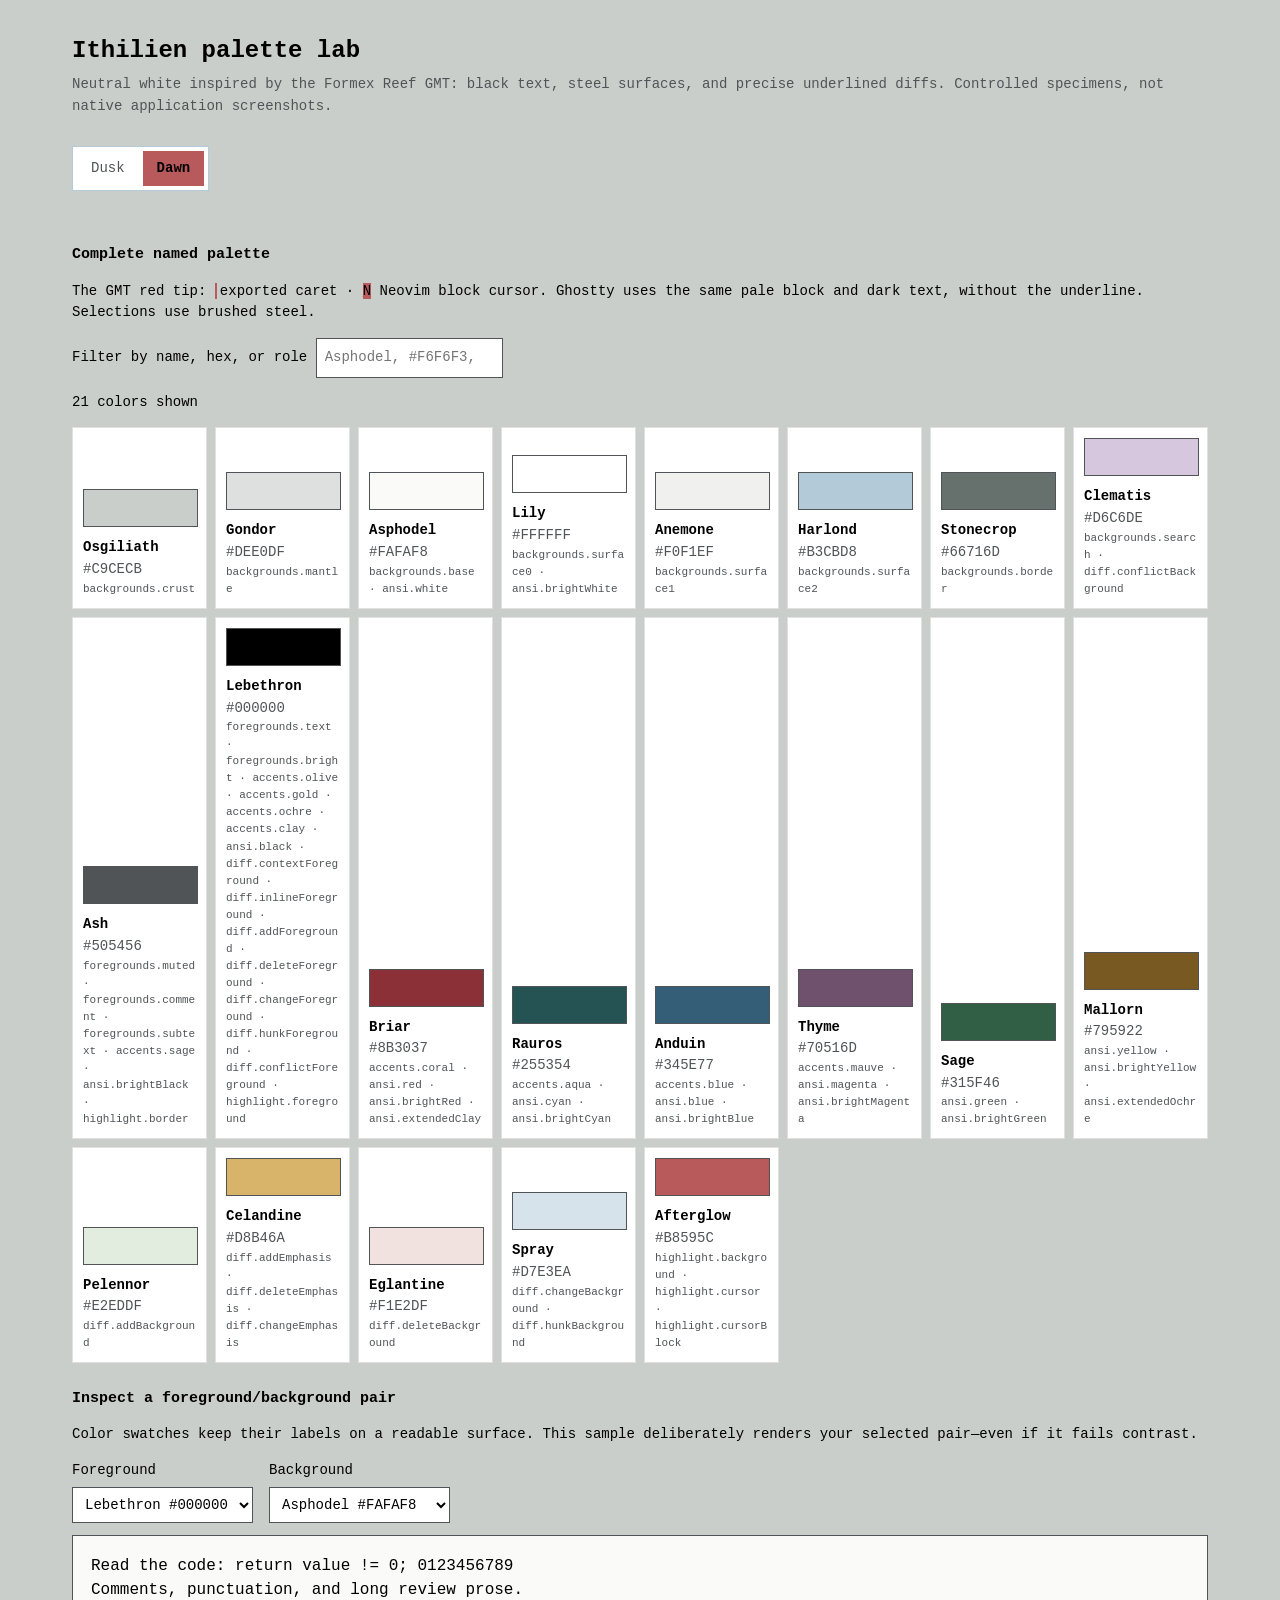
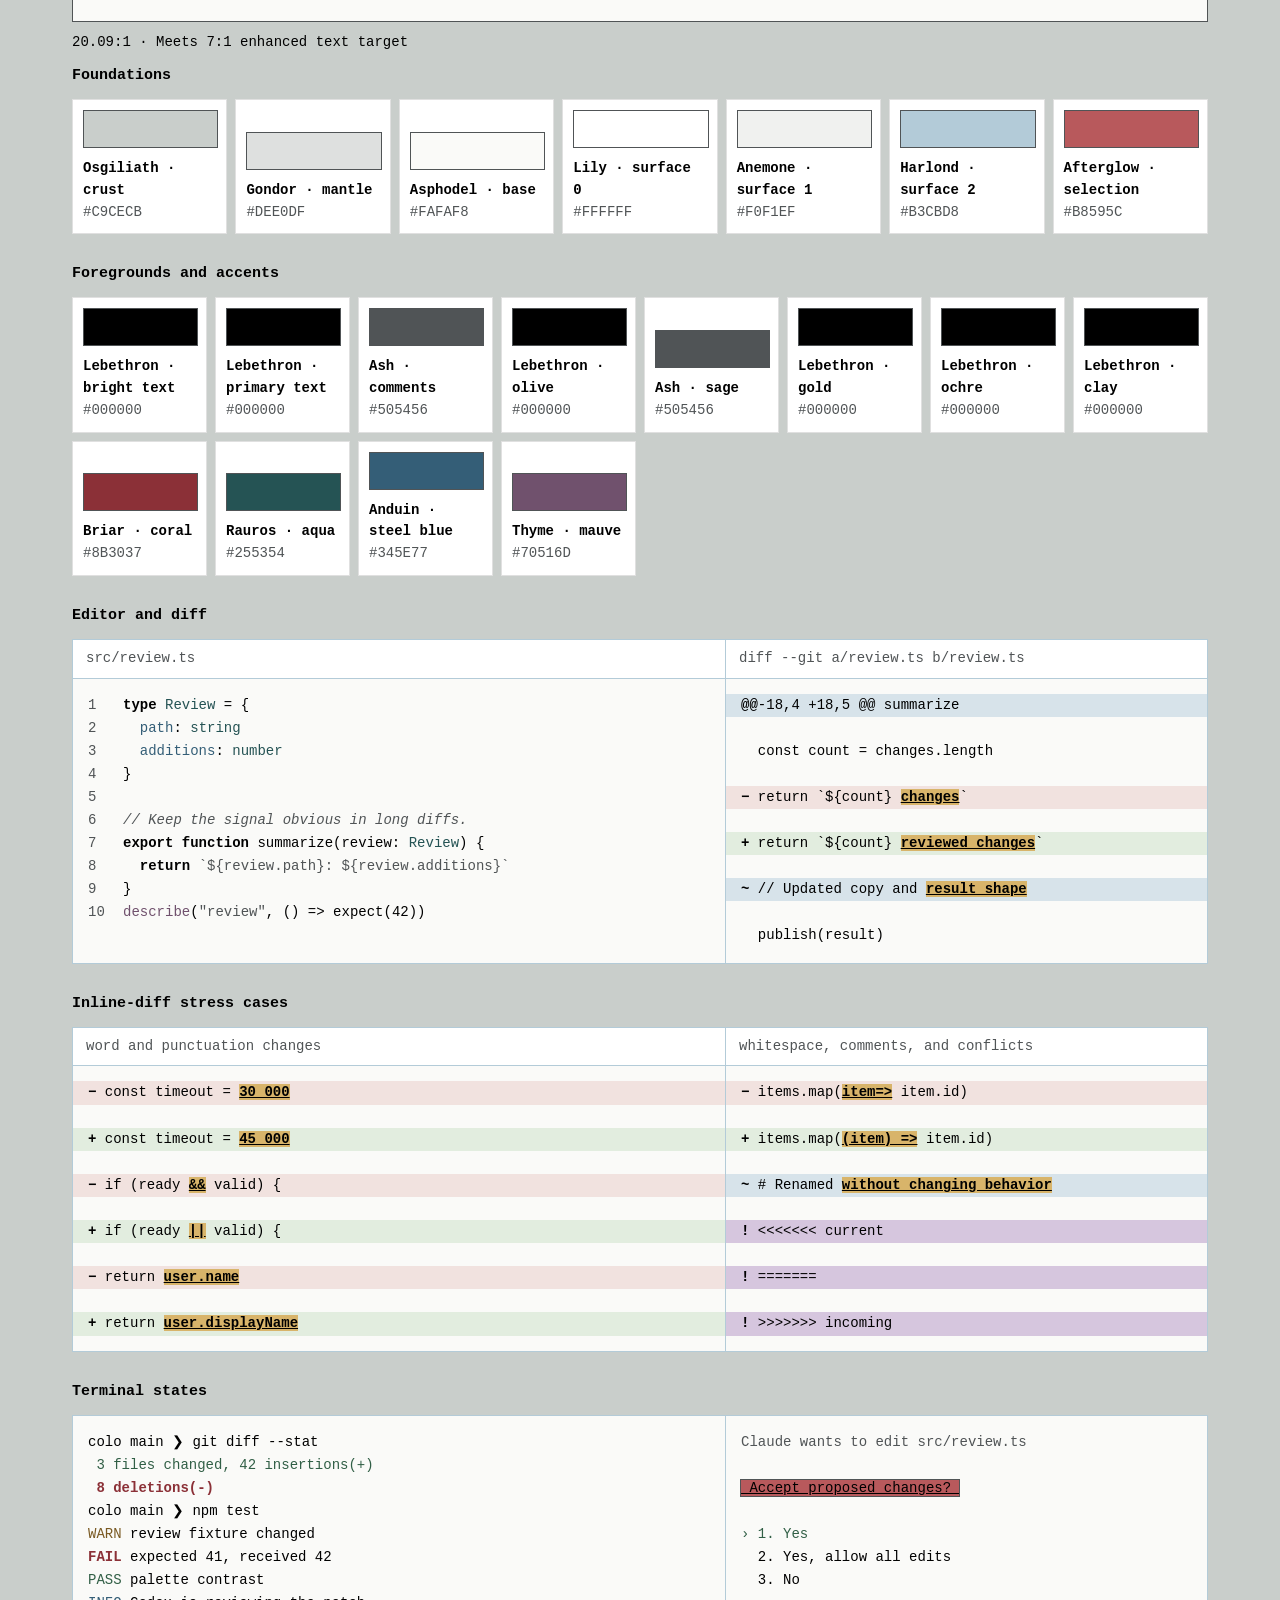
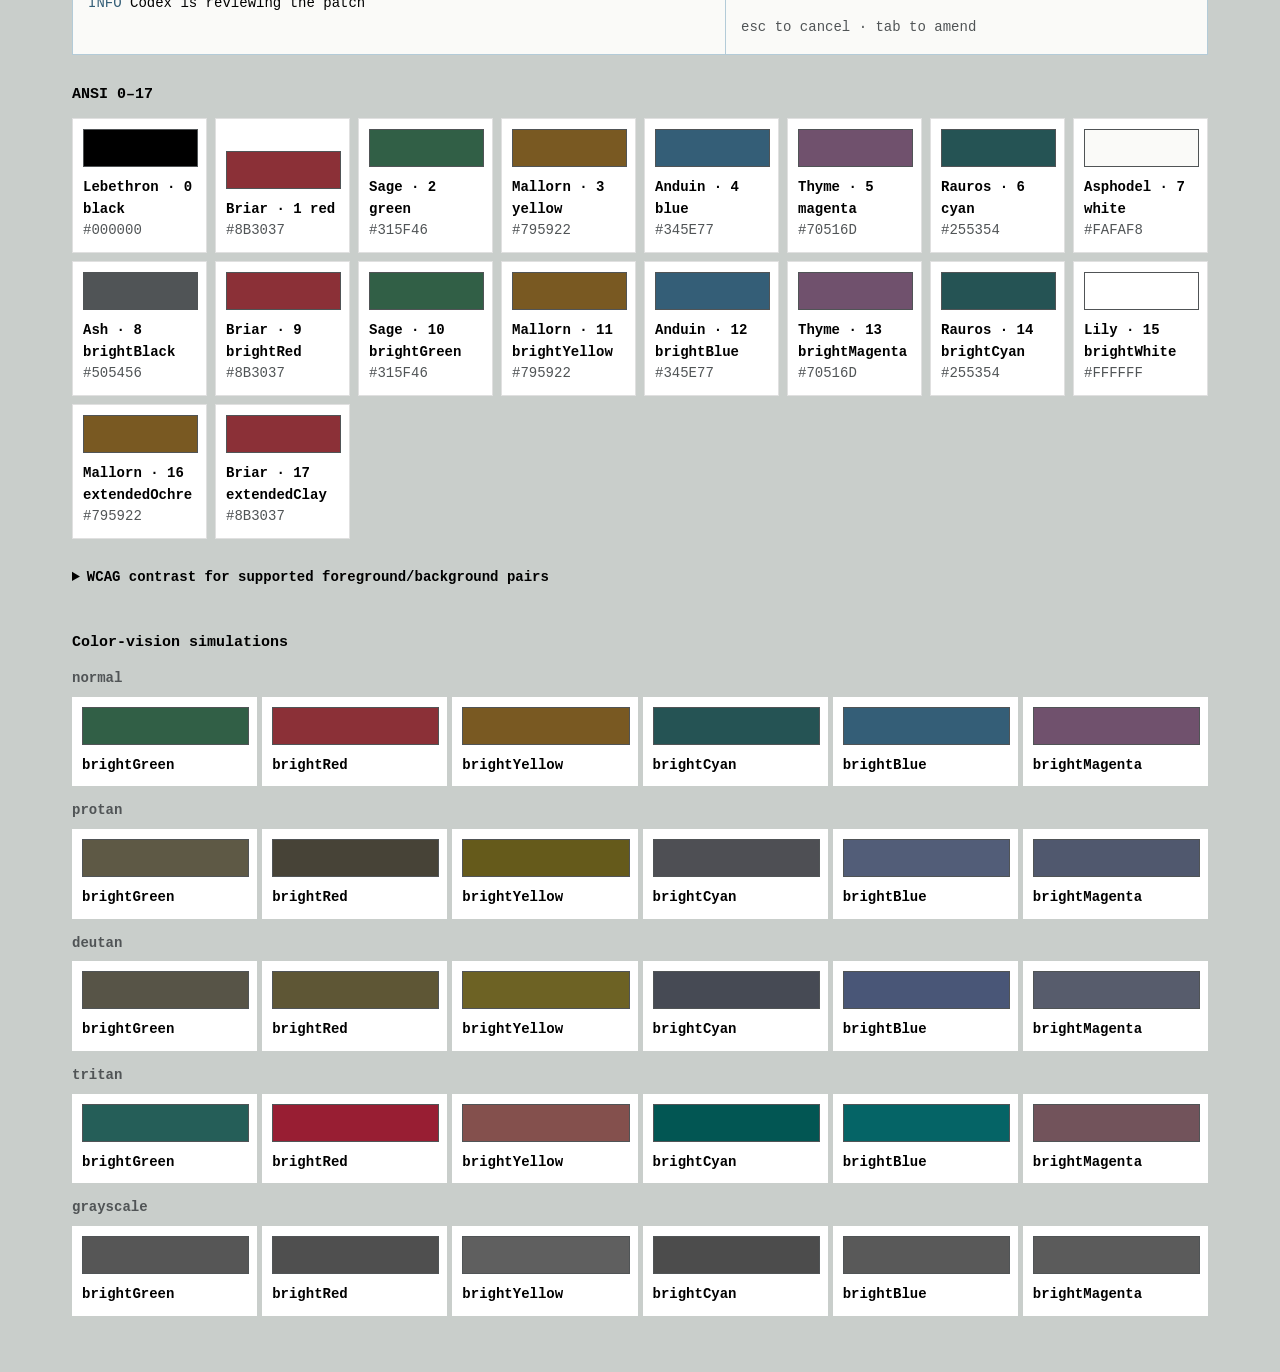
==== palette-preview.html @ 1262fe6c "Unify teal accents and terminal cyan as Rauros" ====
<!doctype html>
<html lang="en">
<head>
  <meta charset="utf-8">
  <meta name="viewport" content="width=device-width, initial-scale=1">
  <title>Ithilien palette lab</title>
  <style>
    :root {
      color-scheme: dark;
      --crust: #10110d;
      --mantle: #13140f;
      --base: #171812;
      --surface0: #202219;
      --surface1: #292c20;
      --surface2: #35392a;
      --selection: #b17232;
      --selection-fg: #000000;
      --muted: #777264;
      --comment: #a09880;
      --subtext: #b9ad91;
      --text: #c9ba99;
      --bright: #e4d3ad;
      --olive: #a6ad7c;
      --sage: #9fb483;
      --gold: #d1b56f;
      --ochre: #c99b62;
      --clay: #cc8668;
      --coral: #da8075;
      --aqua: #82aaa0;
      --blue: #94b0ba;
      --mauve: #b09ba9;
      --add-fg: #c4dca9;
      --add-bg: #202b1c;
      --add-strong: #304526;
      --delete-fg: #eeaaa1;
      --delete-bg: #301c1a;
      --delete-strong: #52302b;
      --change-fg: #e2c77e;
      --change-bg: #3a301c;
      --change-strong: #4a3b20;
      --hunk-fg: #a9c9c1;
      --hunk-bg: #1d2724;
      --conflict-fg: #d8b4c2;
      --conflict-bg: #35242d;
    }

    * { box-sizing: border-box; }
    body {
      margin: 0;
      background: var(--crust);
      color: var(--text);
      font-family: "Berkeley Mono Retina", "Berkeley Mono", ui-monospace, monospace;
      font-size: 14px;
      line-height: 1.55;
    }
    main { max-width: 1180px; margin: 0 auto; padding: 32px 22px 56px; }
    h1, h2 { color: var(--bright); font-weight: 600; }
    h1 { margin: 0; font-size: 24px; }
    h2 { margin: 0 0 12px; font-size: 15px; }
    .lede { color: var(--subtext); margin: 5px 0 28px; }
    .variant-switch { display: inline-flex; gap: 4px; margin-bottom: 24px; padding: 4px; background: var(--surface0); border: 1px solid var(--surface2); }
    .variant-switch button { border: 0; padding: 7px 14px; color: var(--subtext); background: transparent; font: inherit; cursor: pointer; }
    .variant-switch button[aria-pressed="true"] { color: var(--selection-fg); background: var(--selection); font-weight: 600; }
    .section { margin-top: 28px; }
    .swatches {
      display: grid;
      grid-template-columns: repeat(auto-fit, minmax(130px, 1fr));
      gap: 8px;
    }
    .swatch {
      min-height: 100px;
      padding: 12px;
      display: flex;
      flex-direction: column;
      justify-content: flex-end;
      border: 1px solid color-mix(in srgb, var(--bright) 12%, transparent);
      color: var(--bright);
    }
    .swatch.dark-label { color: var(--base); }
    .swatch span { font-weight: 600; }
    .swatch code { opacity: .82; }
    .workbench {
      display: grid;
      grid-template-columns: minmax(0, 1.15fr) minmax(0, .85fr);
      border: 1px solid var(--surface2);
      background: var(--base);
    }
    .pane { min-width: 0; }
    .pane + .pane { border-left: 1px solid var(--surface2); }
    .titlebar { padding: 8px 13px; color: var(--subtext); background: var(--surface0); border-bottom: 1px solid var(--surface2); }
    pre { margin: 0; padding: 15px; overflow-x: auto; font: inherit; line-height: 1.65; tab-size: 2; }
    .ln { color: var(--muted); display: inline-block; width: 2.5em; user-select: none; }
    .kw { color: var(--clay); }
    html[data-variant="day"] .kw { font-weight: 700; }
    .fn { color: var(--gold); }
    .type { color: var(--aqua); }
    .str { color: var(--sage); }
    .num { color: var(--ochre); }
    .prop { color: var(--blue); }
    .special { color: var(--mauve); }
    .comment { color: var(--comment); font-style: italic; }
    .op { color: var(--olive); }
    .diff-line { display: block; margin: 0 -15px; padding: 0 15px; }
    .add { color: var(--add-fg); background: var(--add-bg); }
    .del { color: var(--delete-fg); background: var(--delete-bg); }
    .chg { color: var(--change-fg); background: var(--change-bg); }
    .hunk { color: var(--hunk-fg); background: var(--hunk-bg); }
    .conflict { color: var(--conflict-fg); background: var(--conflict-bg); }
    .add strong { background: var(--add-strong); color: var(--inline-fg); font-weight: 600; }
    .del strong { background: var(--delete-strong); color: var(--inline-fg); font-weight: 600; }
    .chg strong { background: var(--change-strong); color: var(--inline-fg); font-weight: 600; }
    html[data-variant="day"] .add strong, html[data-variant="day"] .del strong, html[data-variant="day"] .chg strong { text-decoration: underline; }
    .diff-mark { display: inline-block; width: 2ch; font-weight: 600; }
    .terminal { background: var(--base); }
    .prompt { color: var(--olive); }
    .success { color: var(--sage); }
    .warning { color: var(--gold); }
    .error { color: var(--coral); font-weight: 600; }
    .info { color: var(--aqua); }
    html[data-variant="day"] .info { color: var(--blue); }
    .muted { color: var(--comment); }
    .selection { color: var(--selection-fg); background: var(--selection); }
    .contrast-grid { display: grid; grid-template-columns: repeat(auto-fit, minmax(165px, 1fr)); gap: 8px; }
    .contrast-item { padding: 10px 12px; background: var(--surface0); border-left: 3px solid var(--surface2); }
    .contrast-item b { color: var(--bright); display: block; }
    .simulation-label { margin: 14px 0 7px; color: var(--subtext); font-weight: 600; }
    .simulation-row { display: grid; grid-template-columns: repeat(6, minmax(0, 1fr)); gap: 5px; }
    .simulation-chip { min-height: 54px; padding: 8px; color: var(--base); font-weight: 600; overflow: hidden; }
    .pass { color: var(--sage); }
    .fail { color: var(--coral); }
    @media (max-width: 760px) {
      .workbench { grid-template-columns: 1fr; }
      .pane + .pane { border-left: 0; border-top: 1px solid var(--surface2); }
      .simulation-row { grid-template-columns: repeat(3, minmax(0, 1fr)); }
    }

    .swatch,.swatch.dark-label,.simulation-chip { background:var(--surface0);color:var(--text);padding:10px;overflow-wrap:anywhere; }
    .swatch::before,.simulation-chip::before { content:"";display:block;background:var(--swatch-color);height:36px;width:100%;margin-bottom:10px;border:1px solid var(--muted); }
    .swatch[hidden] {display:none;}
    .swatch code { opacity:1;color:var(--subtext); }
    .swatch small { color:var(--subtext);font-size:11px; }
    input,select,button { font:inherit; }
    input,select { background:var(--surface0);color:var(--text);border:1px solid var(--muted);padding:8px;max-width:100%; }
    .inspector-controls {display:flex;gap:16px;flex-wrap:wrap;margin:12px 0;}
    .inspector-controls label {display:flex;flex-direction:column;gap:5px;min-width:0;}
    #pair-sample {padding:18px;border:1px solid var(--muted);overflow-wrap:anywhere;font-size:16px;}
    #pair-result {margin:10px 0;color:var(--text);}
    summary {cursor:pointer;font-weight:600;margin-bottom:14px;}
    html[data-variant="day"] .selection {outline:1px solid var(--selection-border);text-decoration:underline;}
    html[data-variant="day"] .success {color:var(--success-color);}
    html[data-variant="day"] .warning {color:var(--warning-color);}
    @media(max-width:600px) {main{padding:20px 12px}.inspector-controls label{width:100%}button{min-height:44px}}
  </style>
</head>
<body>
  <main>
    <h1>Ithilien palette lab</h1>
    <p class="lede" id="lede">Warm olive-black foundations, brushed ivory text, restrained syntax, and diff colors designed for sustained review.</p>
    <div class="variant-switch" aria-label="Theme variant">
      <button type="button" data-variant="night" aria-pressed="true">Dusk</button>
      <button type="button" data-variant="day" aria-pressed="false">Dawn</button>
    </div>


    <section class="section" aria-label="Named palette inspector">
      <h2>Complete named palette</h2>
      <p>The GMT red tip: <span style="border-left:2px solid var(--cursor-color);padding-left:3px">exported caret</span> · <span style="color:var(--text);background:var(--cursor-block);text-decoration:underline;text-decoration-color:var(--cursor-color)">N</span> Neovim block cursor. Ghostty uses the same pale block and dark text, without the underline. Selections use brushed steel.</p>
      <label>Filter by name, hex, or role <input id="color-filter" type="search" placeholder="Asphodel, #F6F6F3, diff…"></label>
      <p id="color-count" aria-live="polite"></p>
      <div id="named-grid" class="swatches"></div>
      <h2 style="margin-top:24px">Inspect a foreground/background pair</h2>
      <p>Color swatches keep their labels on a readable surface. This sample deliberately renders your selected pair—even if it fails contrast.</p>
      <div class="inspector-controls"><label>Foreground<select id="pair-fg"></select></label><label>Background<select id="pair-bg"></select></label></div>
      <div id="pair-sample">Read the code: return value != 0; 0123456789<br>Comments, punctuation, and long review prose.</div>
      <div id="pair-result" aria-live="polite"></div>
    </section>

    <section>
      <h2>Foundations</h2>
      <div class="swatches">
        <div class="swatch" data-token="backgrounds.crust"><span>crust</span><code></code></div>
        <div class="swatch" data-token="backgrounds.mantle"><span>mantle</span><code></code></div>
        <div class="swatch" data-token="backgrounds.base"><span>base</span><code></code></div>
        <div class="swatch" data-token="backgrounds.surface0"><span>surface 0</span><code></code></div>
        <div class="swatch" data-token="backgrounds.surface1"><span>surface 1</span><code></code></div>
        <div class="swatch" data-token="backgrounds.surface2"><span>surface 2</span><code></code></div>
        <div class="swatch dark-label" data-token="highlight.background"><span>selection</span><code></code></div>
      </div>
    </section>

    <section class="section">
      <h2>Foregrounds and accents</h2>
      <div class="swatches">
        <div class="swatch dark-label" data-token="foregrounds.bright"><span>bright text</span><code></code></div>
        <div class="swatch dark-label" data-token="foregrounds.text"><span>primary text</span><code></code></div>
        <div class="swatch dark-label" data-token="foregrounds.comment"><span>comments</span><code></code></div>
        <div class="swatch dark-label" data-token="accents.olive"><span>olive</span><code></code></div>
        <div class="swatch dark-label" data-token="accents.sage"><span>sage</span><code></code></div>
        <div class="swatch dark-label" data-token="accents.gold"><span>gold</span><code></code></div>
        <div class="swatch dark-label" data-token="accents.ochre"><span>ochre</span><code></code></div>
        <div class="swatch dark-label" data-token="accents.clay"><span>clay</span><code></code></div>
        <div class="swatch dark-label" data-token="accents.coral"><span>coral</span><code></code></div>
        <div class="swatch dark-label" data-token="accents.aqua"><span>aqua</span><code></code></div>
        <div class="swatch dark-label" data-token="accents.blue"><span>steel blue</span><code></code></div>
        <div class="swatch dark-label" data-token="accents.mauve"><span>mauve</span><code></code></div>
      </div>
    </section>

    <section class="section">
      <h2>Editor and diff</h2>
      <div class="workbench">
        <div class="pane">
          <div class="titlebar">src/review.ts</div>
          <pre><span class="ln">1</span><span class="kw">type</span> <span class="type">Review</span> <span class="op">=</span> {
<span class="ln">2</span>  <span class="prop">path</span>: <span class="type">string</span>
<span class="ln">3</span>  <span class="prop">additions</span>: <span class="type">number</span>
<span class="ln">4</span>}
<span class="ln">5</span>
<span class="ln">6</span><span class="comment">// Keep the signal obvious in long diffs.</span>
<span class="ln">7</span><span class="kw">export function</span> <span class="fn">summarize</span>(review: <span class="type">Review</span>) {
<span class="ln">8</span>  <span class="kw">return</span> <span class="str">`${review.path}: ${review.additions}`</span>
<span class="ln">9</span>}
<span class="ln">10</span><span class="special">describe</span>(<span class="str">"review"</span>, () <span class="op">=&gt;</span> <span class="fn">expect</span>(<span class="num">42</span>))</pre>
        </div>
        <div class="pane">
          <div class="titlebar">diff --git a/review.ts b/review.ts</div>
          <pre><span class="diff-line hunk"><span class="diff-mark">@@</span>-18,4 +18,5 @@ summarize</span>
<span class="diff-line"><span class="diff-mark"> </span>const count = changes.length</span>
<span class="diff-line del"><span class="diff-mark">−</span>return `${count} <strong>changes</strong>`</span>
<span class="diff-line add"><span class="diff-mark">+</span>return `${count} <strong>reviewed changes</strong>`</span>
<span class="diff-line chg"><span class="diff-mark">~</span>// Updated copy and <strong>result shape</strong></span>
<span class="diff-line"><span class="diff-mark"> </span>publish(result)</span></pre>
        </div>
      </div>
    </section>

    <section class="section">
      <h2>Inline-diff stress cases</h2>
      <div class="workbench">
        <div class="pane">
          <div class="titlebar">word and punctuation changes</div>
          <pre><span class="diff-line del"><span class="diff-mark">−</span>const timeout = <strong>30_000</strong></span>
<span class="diff-line add"><span class="diff-mark">+</span>const timeout = <strong>45_000</strong></span>
<span class="diff-line del"><span class="diff-mark">−</span>if (ready <strong>&amp;&amp;</strong> valid) {</span>
<span class="diff-line add"><span class="diff-mark">+</span>if (ready <strong>||</strong> valid) {</span>
<span class="diff-line del"><span class="diff-mark">−</span>return <strong>user.name</strong></span>
<span class="diff-line add"><span class="diff-mark">+</span>return <strong>user.displayName</strong></span></pre>
        </div>
        <div class="pane">
          <div class="titlebar">whitespace, comments, and conflicts</div>
          <pre><span class="diff-line del"><span class="diff-mark">−</span>items.map(<strong>item=&gt;</strong> item.id)</span>
<span class="diff-line add"><span class="diff-mark">+</span>items.map(<strong>(item) =&gt;</strong> item.id)</span>
<span class="diff-line chg"><span class="diff-mark">~</span># Renamed <strong>without changing behavior</strong></span>
<span class="diff-line conflict"><span class="diff-mark">!</span>&lt;&lt;&lt;&lt;&lt;&lt;&lt; current</span>
<span class="diff-line conflict"><span class="diff-mark">!</span>=======</span>
<span class="diff-line conflict"><span class="diff-mark">!</span>&gt;&gt;&gt;&gt;&gt;&gt;&gt; incoming</span></pre>
        </div>
      </div>
    </section>

    <section class="section">
      <h2>Terminal states</h2>
      <div class="workbench terminal">
        <div class="pane"><pre><span class="prompt">colo main ❯</span> git diff --stat
<span class="success"> 3 files changed, 42 insertions(+)</span>
<span class="error"> 8 deletions(-)</span>
<span class="prompt">colo main ❯</span> npm test
<span class="warning">WARN</span> review fixture changed
<span class="error">FAIL</span> expected 41, received 42
<span class="success">PASS</span> palette contrast
<span class="info">INFO</span> Codex is reviewing the patch</pre></div>
        <div class="pane"><pre><span class="muted">Claude wants to edit src/review.ts</span>

<span class="selection"> Accept proposed changes? </span>

<span class="success">› 1. Yes</span>
  2. Yes, allow all edits
  3. No

<span class="muted">esc to cancel · tab to amend</span></pre></div>
      </div>
    </section>

    <section class="section">
      <h2>ANSI 0–17</h2>
      <div class="swatches" id="ansi-grid"></div>
    </section>

    <section class="section">
      <details><summary id="contrast-title">Canonical contrast audit</summary>
      <p>Checks describe the listed source pairs, not arbitrary overlays or native rendering. Diff hues alone do not pass every separation heuristic.</p><div class="contrast-grid" id="contrast-grid"></div></details>
    </section>

    <section class="section">
      <h2>Color-vision simulations</h2>
      <div id="simulation-grid"></div>
    </section>
  </main>
  <script>
    /* GENERATED_DATA_START */
    const generatedPalettes = {"night":{"colorSpace":"sRGB","highlight":{"background":"#B17232","foreground":"#000000"},"name":"Ithilien Dusk","slug":"ithilien-dusk","polarity":"dark","backgrounds":{"crust":"#10110D","mantle":"#13140F","base":"#171812","surface0":"#202219","surface1":"#292C20","surface2":"#35392A"},"foregrounds":{"muted":"#777264","comment":"#A09880","subtext":"#B9AD91","text":"#C9BA99","bright":"#E4D3AD"},"accents":{"olive":"#A6AD7C","sage":"#9FB483","gold":"#D1B56F","ochre":"#C99B62","clay":"#CC8668","coral":"#DA8075","aqua":"#82AAA0","blue":"#94B0BA","mauve":"#B09BA9"},"ansi":{"black":"#13140F","red":"#DA8075","green":"#9FB483","yellow":"#D1B56F","blue":"#94B0BA","magenta":"#B09BA9","cyan":"#82AAA0","white":"#B9AD91","brightBlack":"#777264","brightRed":"#EEAAA1","brightGreen":"#C4DCA9","brightYellow":"#E2C77E","brightBlue":"#B3C5CF","brightMagenta":"#D8B4C2","brightCyan":"#A9C9C1","brightWhite":"#E4D3AD","extendedOchre":"#C99B62","extendedClay":"#CC8668"},"diff":{"contextForeground":"#B9AD91","inlineForeground":"#E4D3AD","addForeground":"#C4DCA9","addBackground":"#202B1C","addEmphasis":"#304526","deleteForeground":"#EEAAA1","deleteBackground":"#301C1A","deleteEmphasis":"#52302B","changeForeground":"#E2C77E","changeBackground":"#3A301C","changeEmphasis":"#4A3B20","hunkForeground":"#A9C9C1","hunkBackground":"#1D2724","conflictForeground":"#D8B4C2","conflictBackground":"#35242D"},"colorNames":{}},"day":{"colorSpace":"sRGB","highlight":{"background":"#B8595C","foreground":"#000000","border":"#505456","cursor":"#B8595C","cursorBlock":"#B8595C"},"name":"Ithilien Dawn","slug":"ithilien-dawn","polarity":"light","backgrounds":{"crust":"#C9CECB","mantle":"#DEE0DF","base":"#FAFAF8","surface0":"#FFFFFF","surface1":"#F0F1EF","surface2":"#B3CBD8","border":"#66716D","search":"#D6C6DE"},"foregrounds":{"muted":"#505456","comment":"#505456","subtext":"#505456","text":"#000000","bright":"#000000"},"accents":{"olive":"#000000","sage":"#505456","gold":"#000000","ochre":"#000000","clay":"#000000","coral":"#8B3037","aqua":"#255354","blue":"#345E77","mauve":"#70516D"},"ansi":{"black":"#000000","red":"#8B3037","green":"#315F46","yellow":"#795922","blue":"#345E77","magenta":"#70516D","cyan":"#255354","white":"#FAFAF8","brightBlack":"#505456","brightRed":"#8B3037","brightGreen":"#315F46","brightYellow":"#795922","brightBlue":"#345E77","brightMagenta":"#70516D","brightCyan":"#255354","brightWhite":"#FFFFFF","extendedOchre":"#795922","extendedClay":"#8B3037"},"diff":{"contextForeground":"#000000","inlineForeground":"#000000","addForeground":"#000000","addBackground":"#E2EDDF","addEmphasis":"#D8B46A","deleteForeground":"#000000","deleteBackground":"#F1E2DF","deleteEmphasis":"#D8B46A","changeForeground":"#000000","changeBackground":"#D7E3EA","changeEmphasis":"#D8B46A","hunkForeground":"#000000","hunkBackground":"#D7E3EA","conflictForeground":"#000000","conflictBackground":"#D6C6DE"},"colorNames":{"#000000":"Lebethron","#505456":"Ash","#66716D":"Stonecrop","#B8595C":"Afterglow","#315F46":"Sage","#345E77":"Anduin","#795922":"Mallorn","#70516D":"Thyme","#E2EDDF":"Pelennor","#F1E2DF":"Eglantine","#D7E3EA":"Spray","#B3CBD8":"Harlond","#D8B46A":"Celandine","#D6C6DE":"Clematis","#FAFAF8":"Asphodel","#DEE0DF":"Gondor","#FFFFFF":"Lily","#F0F1EF":"Anemone","#C9CECB":"Osgiliath","#8B3037":"Briar","#255354":"Rauros"}}};
    const generatedAudits = {"night":{"palette":"Ithilien Dusk","colorSpace":"sRGB","passed":true,"failures":[],"contrast":[{"name":"muted UI","foreground":"#777264","background":"#171812","wcag":3.72,"wcagTarget":3.0,"apcaLc":-27.3,"apcaTarget":25,"passed":true},{"name":"comments","foreground":"#A09880","background":"#171812","wcag":6.21,"wcagTarget":4.5,"apcaLc":-45.7,"apcaTarget":45,"passed":true},{"name":"secondary text","foreground":"#B9AD91","background":"#171812","wcag":8.04,"wcagTarget":7.0,"apcaLc":-57.3,"apcaTarget":55,"passed":true},{"name":"normal text","foreground":"#C9BA99","background":"#171812","wcag":9.33,"wcagTarget":7.0,"apcaLc":-64.8,"apcaTarget":60,"passed":true},{"name":"bright text","foreground":"#E4D3AD","background":"#171812","wcag":12.09,"wcagTarget":7.0,"apcaLc":-79.7,"apcaTarget":75,"passed":true},{"name":"highlighted text","foreground":"#000000","background":"#B17232","wcag":5.32,"wcagTarget":4.5,"apcaLc":37.5,"apcaTarget":35,"passed":true},{"name":"highlight edge on Ithilien Dusk","foreground":"#B17232","background":"#171812","wcag":4.53,"wcagTarget":3.0,"apcaLc":-34.0,"apcaTarget":0,"passed":true},{"name":"highlight edge on white","foreground":"#B17232","background":"#FFFFFF","wcag":3.95,"wcagTarget":3.0,"apcaLc":66.6,"apcaTarget":0,"passed":true},{"name":"syntax olive","foreground":"#A6AD7C","background":"#171812","wcag":7.56,"wcagTarget":4.5,"apcaLc":-54.4,"apcaTarget":44,"passed":true},{"name":"syntax sage","foreground":"#9FB483","background":"#171812","wcag":7.94,"wcagTarget":4.5,"apcaLc":-56.7,"apcaTarget":44,"passed":true},{"name":"syntax gold","foreground":"#D1B56F","background":"#171812","wcag":8.97,"wcagTarget":4.5,"apcaLc":-62.9,"apcaTarget":44,"passed":true},{"name":"syntax ochre","foreground":"#C99B62","background":"#171812","wcag":7.1,"wcagTarget":4.5,"apcaLc":-51.6,"apcaTarget":44,"passed":true},{"name":"syntax clay","foreground":"#CC8668","background":"#171812","wcag":6.1,"wcagTarget":4.5,"apcaLc":-45.2,"apcaTarget":44,"passed":true},{"name":"syntax coral","foreground":"#DA8075","background":"#171812","wcag":6.23,"wcagTarget":4.5,"apcaLc":-46.2,"apcaTarget":44,"passed":true},{"name":"syntax aqua","foreground":"#82AAA0","background":"#171812","wcag":6.98,"wcagTarget":4.5,"apcaLc":-50.8,"apcaTarget":44,"passed":true},{"name":"syntax blue","foreground":"#94B0BA","background":"#171812","wcag":7.81,"wcagTarget":4.5,"apcaLc":-55.9,"apcaTarget":44,"passed":true},{"name":"syntax mauve","foreground":"#B09BA9","background":"#171812","wcag":6.9,"wcagTarget":4.5,"apcaLc":-50.2,"apcaTarget":44,"passed":true},{"name":"diff add","foreground":"#C4DCA9","background":"#202B1C","wcag":9.94,"wcagTarget":7.0,"apcaLc":-77.0,"apcaTarget":60,"passed":true},{"name":"diff delete","foreground":"#EEAAA1","background":"#301C1A","wcag":8.34,"wcagTarget":7.0,"apcaLc":-63.3,"apcaTarget":60,"passed":true},{"name":"diff change","foreground":"#E2C77E","background":"#3A301C","wcag":7.84,"wcagTarget":7.0,"apcaLc":-68.6,"apcaTarget":60,"passed":true},{"name":"diff hunk","foreground":"#A9C9C1","background":"#1D2724","wcag":8.63,"wcagTarget":7.0,"apcaLc":-67.0,"apcaTarget":60,"passed":true},{"name":"inline add","foreground":"#E4D3AD","background":"#304526","wcag":7.09,"wcagTarget":7.0,"apcaLc":-71.1,"apcaTarget":60,"passed":true},{"name":"inline delete","foreground":"#E4D3AD","background":"#52302B","wcag":7.83,"wcagTarget":7.0,"apcaLc":-73.0,"apcaTarget":60,"passed":true},{"name":"inline change","foreground":"#E4D3AD","background":"#4A3B20","wcag":7.34,"wcagTarget":7.0,"apcaLc":-71.8,"apcaTarget":60,"passed":true},{"name":"inline diff marker","foreground":"#000000","background":"#B17232","wcag":5.32,"wcagTarget":4.5,"apcaLc":37.5,"apcaTarget":35,"passed":true},{"name":"conflict marker","foreground":"#D8B4C2","background":"#35242D","wcag":7.79,"wcagTarget":7.0,"apcaLc":-63.5,"apcaTarget":60,"passed":true},{"name":"ANSI red","foreground":"#DA8075","background":"#171812","wcag":6.23,"wcagTarget":4.5,"apcaLc":-46.2,"apcaTarget":44,"passed":true},{"name":"ANSI green","foreground":"#9FB483","background":"#171812","wcag":7.94,"wcagTarget":4.5,"apcaLc":-56.7,"apcaTarget":44,"passed":true},{"name":"ANSI yellow","foreground":"#D1B56F","background":"#171812","wcag":8.97,"wcagTarget":4.5,"apcaLc":-62.9,"apcaTarget":44,"passed":true},{"name":"ANSI blue","foreground":"#94B0BA","background":"#171812","wcag":7.81,"wcagTarget":4.5,"apcaLc":-55.9,"apcaTarget":44,"passed":true},{"name":"ANSI magenta","foreground":"#B09BA9","background":"#171812","wcag":6.9,"wcagTarget":4.5,"apcaLc":-50.2,"apcaTarget":44,"passed":true},{"name":"ANSI cyan","foreground":"#82AAA0","background":"#171812","wcag":6.98,"wcagTarget":4.5,"apcaLc":-50.8,"apcaTarget":44,"passed":true},{"name":"ANSI white","foreground":"#B9AD91","background":"#171812","wcag":8.04,"wcagTarget":4.5,"apcaLc":-57.3,"apcaTarget":44,"passed":true},{"name":"ANSI brightBlack","foreground":"#777264","background":"#171812","wcag":3.72,"wcagTarget":3.0,"apcaLc":-27.3,"apcaTarget":20,"passed":true},{"name":"ANSI brightRed","foreground":"#EEAAA1","background":"#171812","wcag":9.27,"wcagTarget":4.5,"apcaLc":-64.6,"apcaTarget":44,"passed":true},{"name":"ANSI brightGreen","foreground":"#C4DCA9","background":"#171812","wcag":12.04,"wcagTarget":4.5,"apcaLc":-79.4,"apcaTarget":44,"passed":true},{"name":"ANSI brightYellow","foreground":"#E2C77E","background":"#171812","wcag":10.8,"wcagTarget":4.5,"apcaLc":-73.0,"apcaTarget":44,"passed":true},{"name":"ANSI brightBlue","foreground":"#B3C5CF","background":"#171812","wcag":10.04,"wcagTarget":4.5,"apcaLc":-68.8,"apcaTarget":44,"passed":true},{"name":"ANSI brightMagenta","foreground":"#D8B4C2","background":"#171812","wcag":9.55,"wcagTarget":4.5,"apcaLc":-66.1,"apcaTarget":44,"passed":true},{"name":"ANSI brightCyan","foreground":"#A9C9C1","background":"#171812","wcag":10.05,"wcagTarget":4.5,"apcaLc":-68.8,"apcaTarget":44,"passed":true},{"name":"ANSI brightWhite","foreground":"#E4D3AD","background":"#171812","wcag":12.09,"wcagTarget":4.5,"apcaLc":-79.7,"apcaTarget":44,"passed":true},{"name":"ANSI extendedOchre","foreground":"#C99B62","background":"#171812","wcag":7.1,"wcagTarget":4.5,"apcaLc":-51.6,"apcaTarget":44,"passed":true},{"name":"ANSI extendedClay","foreground":"#CC8668","background":"#171812","wcag":6.1,"wcagTarget":4.5,"apcaLc":-45.2,"apcaTarget":44,"passed":true}],"inlineEmphasisReview":[{"state":"add","lineContrast":1.408,"lineDeltaEOK":{"normal":0.0938,"protan":0.0961,"deutan":0.0924,"tritan":0.0909,"grayscale":0.0923}},{"state":"delete","lineContrast":1.39,"lineDeltaEOK":{"normal":0.0997,"protan":0.0899,"deutan":0.1001,"tritan":0.1017,"grayscale":0.0959}},{"state":"change","lineContrast":1.196,"lineDeltaEOK":{"normal":0.0483,"protan":0.0451,"deutan":0.0491,"tritan":0.0486,"grayscale":0.0465}}],"changedLineCanvasReview":{"normal":0.112,"protan":0.1042,"deutan":0.1138,"tritan":0.1129,"grayscale":0.1077},"surfaceObservations":[{"name":"muted on base","foreground":"#777264","background":"#171812","wcag":3.72,"target":4.5,"passed":false},{"name":"comment on base","foreground":"#A09880","background":"#171812","wcag":6.21,"target":4.5,"passed":true},{"name":"subtext on base","foreground":"#B9AD91","background":"#171812","wcag":8.04,"target":4.5,"passed":true},{"name":"text on base","foreground":"#C9BA99","background":"#171812","wcag":9.33,"target":4.5,"passed":true},{"name":"bright on base","foreground":"#E4D3AD","background":"#171812","wcag":12.09,"target":4.5,"passed":true},{"name":"olive on base","foreground":"#A6AD7C","background":"#171812","wcag":7.56,"target":4.5,"passed":true},{"name":"sage on base","foreground":"#9FB483","background":"#171812","wcag":7.94,"target":4.5,"passed":true},{"name":"gold on base","foreground":"#D1B56F","background":"#171812","wcag":8.97,"target":4.5,"passed":true},{"name":"ochre on base","foreground":"#C99B62","background":"#171812","wcag":7.1,"target":4.5,"passed":true},{"name":"clay on base","foreground":"#CC8668","background":"#171812","wcag":6.1,"target":4.5,"passed":true},{"name":"coral on base","foreground":"#DA8075","background":"#171812","wcag":6.23,"target":4.5,"passed":true},{"name":"aqua on base","foreground":"#82AAA0","background":"#171812","wcag":6.98,"target":4.5,"passed":true},{"name":"blue on base","foreground":"#94B0BA","background":"#171812","wcag":7.81,"target":4.5,"passed":true},{"name":"mauve on base","foreground":"#B09BA9","background":"#171812","wcag":6.9,"target":4.5,"passed":true},{"name":"muted on mantle","foreground":"#777264","background":"#13140F","wcag":3.86,"target":4.5,"passed":false},{"name":"comment on mantle","foreground":"#A09880","background":"#13140F","wcag":6.43,"target":4.5,"passed":true},{"name":"subtext on mantle","foreground":"#B9AD91","background":"#13140F","wcag":8.33,"target":4.5,"passed":true},{"name":"text on mantle","foreground":"#C9BA99","background":"#13140F","wcag":9.67,"target":4.5,"passed":true},{"name":"bright on mantle","foreground":"#E4D3AD","background":"#13140F","wcag":12.53,"target":4.5,"passed":true},{"name":"olive on mantle","foreground":"#A6AD7C","background":"#13140F","wcag":7.83,"target":4.5,"passed":true},{"name":"sage on mantle","foreground":"#9FB483","background":"#13140F","wcag":8.22,"target":4.5,"passed":true},{"name":"gold on mantle","foreground":"#D1B56F","background":"#13140F","wcag":9.3,"target":4.5,"passed":true},{"name":"ochre on mantle","foreground":"#C99B62","background":"#13140F","wcag":7.36,"target":4.5,"passed":true},{"name":"clay on mantle","foreground":"#CC8668","background":"#13140F","wcag":6.33,"target":4.5,"passed":true},{"name":"coral on mantle","foreground":"#DA8075","background":"#13140F","wcag":6.46,"target":4.5,"passed":true},{"name":"aqua on mantle","foreground":"#82AAA0","background":"#13140F","wcag":7.23,"target":4.5,"passed":true},{"name":"blue on mantle","foreground":"#94B0BA","background":"#13140F","wcag":8.09,"target":4.5,"passed":true},{"name":"mauve on mantle","foreground":"#B09BA9","background":"#13140F","wcag":7.15,"target":4.5,"passed":true},{"name":"muted on surface0","foreground":"#777264","background":"#202219","wcag":3.35,"target":4.5,"passed":false},{"name":"comment on surface0","foreground":"#A09880","background":"#202219","wcag":5.6,"target":4.5,"passed":true},{"name":"subtext on surface0","foreground":"#B9AD91","background":"#202219","wcag":7.24,"target":4.5,"passed":true},{"name":"text on surface0","foreground":"#C9BA99","background":"#202219","wcag":8.41,"target":4.5,"passed":true},{"name":"bright on surface0","foreground":"#E4D3AD","background":"#202219","wcag":10.9,"target":4.5,"passed":true},{"name":"olive on surface0","foreground":"#A6AD7C","background":"#202219","wcag":6.82,"target":4.5,"passed":true},{"name":"sage on surface0","foreground":"#9FB483","background":"#202219","wcag":7.15,"target":4.5,"passed":true},{"name":"gold on surface0","foreground":"#D1B56F","background":"#202219","wcag":8.09,"target":4.5,"passed":true},{"name":"ochre on surface0","foreground":"#C99B62","background":"#202219","wcag":6.4,"target":4.5,"passed":true},{"name":"clay on surface0","foreground":"#CC8668","background":"#202219","wcag":5.5,"target":4.5,"passed":true},{"name":"coral on surface0","foreground":"#DA8075","background":"#202219","wcag":5.62,"target":4.5,"passed":true},{"name":"aqua on surface0","foreground":"#82AAA0","background":"#202219","wcag":6.29,"target":4.5,"passed":true},{"name":"blue on surface0","foreground":"#94B0BA","background":"#202219","wcag":7.04,"target":4.5,"passed":true},{"name":"mauve on surface0","foreground":"#B09BA9","background":"#202219","wcag":6.22,"target":4.5,"passed":true},{"name":"muted on surface1","foreground":"#777264","background":"#292C20","wcag":2.97,"target":4.5,"passed":false},{"name":"comment on surface1","foreground":"#A09880","background":"#292C20","wcag":4.95,"target":4.5,"passed":true},{"name":"subtext on surface1","foreground":"#B9AD91","background":"#292C20","wcag":6.4,"target":4.5,"passed":true},{"name":"text on surface1","foreground":"#C9BA99","background":"#292C20","wcag":7.43,"target":4.5,"passed":true},{"name":"bright on surface1","foreground":"#E4D3AD","background":"#292C20","wcag":9.64,"target":4.5,"passed":true},{"name":"olive on surface1","foreground":"#A6AD7C","background":"#292C20","wcag":6.03,"target":4.5,"passed":true},{"name":"sage on surface1","foreground":"#9FB483","background":"#292C20","wcag":6.32,"target":4.5,"passed":true},{"name":"gold on surface1","foreground":"#D1B56F","background":"#292C20","wcag":7.15,"target":4.5,"passed":true},{"name":"ochre on surface1","foreground":"#C99B62","background":"#292C20","wcag":5.66,"target":4.5,"passed":true},{"name":"clay on surface1","foreground":"#CC8668","background":"#292C20","wcag":4.86,"target":4.5,"passed":true},{"name":"coral on surface1","foreground":"#DA8075","background":"#292C20","wcag":4.97,"target":4.5,"passed":true},{"name":"aqua on surface1","foreground":"#82AAA0","background":"#292C20","wcag":5.56,"target":4.5,"passed":true},{"name":"blue on surface1","foreground":"#94B0BA","background":"#292C20","wcag":6.22,"target":4.5,"passed":true},{"name":"mauve on surface1","foreground":"#B09BA9","background":"#292C20","wcag":5.5,"target":4.5,"passed":true},{"name":"chrome text on crust","foreground":"#C9BA99","background":"#10110D","wcag":9.9,"target":4.5,"passed":true},{"name":"chrome subtext on crust","foreground":"#B9AD91","background":"#10110D","wcag":8.53,"target":4.5,"passed":true},{"name":"chrome bright on crust","foreground":"#E4D3AD","background":"#10110D","wcag":12.83,"target":4.5,"passed":true},{"name":"chrome text on surface2","foreground":"#C9BA99","background":"#35392A","wcag":6.2,"target":4.5,"passed":true},{"name":"chrome subtext on surface2","foreground":"#B9AD91","background":"#35392A","wcag":5.34,"target":4.5,"passed":true},{"name":"chrome bright on surface2","foreground":"#E4D3AD","background":"#35392A","wcag":8.03,"target":4.5,"passed":true},{"name":"inactive status label","foreground":"#777264","background":"#13140F","wcag":3.86,"target":4.5,"passed":false},{"name":"popup border","foreground":"#35392A","background":"#202219","wcag":1.36,"target":3.0,"passed":false},{"name":"search result","foreground":"#C9BA99","background":"#4A3B20","wcag":5.66,"target":4.5,"passed":true},{"name":"selected popup kind","foreground":"#B9AD91","background":"#B17232","wcag":1.78,"target":4.5,"passed":false},{"name":"selected popup extra","foreground":"#777264","background":"#B17232","wcag":1.22,"target":4.5,"passed":false},{"name":"substitution","foreground":"#C9BA99","background":"#EEAAA1","wcag":1.01,"target":4.5,"passed":false},{"name":"error annotation","foreground":"#C9BA99","background":"#DA8075","wcag":1.5,"target":4.5,"passed":false},{"name":"tab label on crust","foreground":"#777264","background":"#10110D","wcag":3.95,"target":4.5,"passed":false},{"name":"Neovim DiffText","foreground":"#000000","background":"#B17232","wcag":5.32,"target":4.5,"passed":true},{"name":"selection edge on mantle","foreground":"#B17232","background":"#13140F","wcag":4.69,"target":3.0,"passed":true},{"name":"selection edge on surface0","foreground":"#B17232","background":"#202219","wcag":4.08,"target":3.0,"passed":true},{"name":"selection edge on surface1","foreground":"#B17232","background":"#292C20","wcag":3.61,"target":3.0,"passed":true},{"name":"git add sign","foreground":"#C4DCA9","background":"#171812","wcag":12.04,"target":4.5,"passed":true},{"name":"git delete sign","foreground":"#EEAAA1","background":"#171812","wcag":9.27,"target":4.5,"passed":true},{"name":"git change sign","foreground":"#E2C77E","background":"#171812","wcag":10.8,"target":4.5,"passed":true},{"name":"status olive","foreground":"#171812","background":"#A6AD7C","wcag":7.56,"target":4.5,"passed":true},{"name":"status sage","foreground":"#171812","background":"#9FB483","wcag":7.94,"target":4.5,"passed":true},{"name":"status mauve","foreground":"#171812","background":"#B09BA9","wcag":6.9,"target":4.5,"passed":true},{"name":"status coral","foreground":"#171812","background":"#DA8075","wcag":6.23,"target":4.5,"passed":true},{"name":"status gold","foreground":"#171812","background":"#D1B56F","wcag":8.97,"target":4.5,"passed":true}],"semanticRoleReview":[{"name":"numbers/keywords","deltaEOK":{"normal":0.0572,"protan":0.056,"deutan":0.0389,"tritan":0.0486,"grayscale":0.0403}},{"name":"information/hints","deltaEOK":{"normal":0.0461,"protan":0.0399,"deutan":0.0396,"tritan":0.0349,"grayscale":0.0306}},{"name":"operators/strings","deltaEOK":{"normal":0.0192,"protan":0.0177,"deutan":0.0119,"tritan":0.0231,"grayscale":0.0134}},{"name":"keywords/errors","deltaEOK":{"normal":0.0352,"protan":0.0202,"deutan":0.0152,"tritan":0.0286,"grayscale":0.0054}}],"colors":{"backgrounds.crust":{"hex":"#10110D","oklch":[0.1749,0.0082,118.7],"inSrgb":true,"simulations":{"protan":"#12110D","deutan":"#11110D","tritan":"#101110","grayscale":"#111111"}},"backgrounds.mantle":{"hex":"#13140F","oklch":[0.1882,0.0099,116.5],"inSrgb":true,"simulations":{"protan":"#15130F","deutan":"#15140F","tritan":"#141313","grayscale":"#131313"}},"backgrounds.base":{"hex":"#171812","oklch":[0.2057,0.0116,115.1],"inSrgb":true,"simulations":{"protan":"#191712","deutan":"#191712","tritan":"#181716","grayscale":"#171717"}},"backgrounds.surface0":{"hex":"#202219","oklch":[0.2467,0.0167,117.8],"inSrgb":true,"simulations":{"protan":"#232118","deutan":"#232119","tritan":"#212120","grayscale":"#212121"}},"backgrounds.surface1":{"hex":"#292C20","oklch":[0.2861,0.0215,119.2],"inSrgb":true,"simulations":{"protan":"#2E2B1F","deutan":"#2D2B20","tritan":"#2A2B29","grayscale":"#2B2B2B"}},"backgrounds.surface2":{"hex":"#35392A","oklch":[0.3359,0.0259,119.9],"inSrgb":true,"simulations":{"protan":"#3B3729","deutan":"#3A372B","tritan":"#363735","grayscale":"#373737"}},"highlight.background":{"hex":"#B17232","oklch":[0.6072,0.1119,63.1],"inSrgb":true,"simulations":{"protan":"#86772B","deutan":"#958633","tritan":"#C16464","grayscale":"#808080"}},"highlight.foreground":{"hex":"#000000","oklch":[0.0,0.0,null],"inSrgb":true,"simulations":{"protan":"#000000","deutan":"#000000","tritan":"#000000","grayscale":"#000000"}},"foregrounds.muted":{"hex":"#777264","oklch":[0.5524,0.0219,90.6],"inSrgb":true,"simulations":{"protan":"#757163","deutan":"#777364","tritan":"#7A706E","grayscale":"#727272"}},"foregrounds.comment":{"hex":"#A09880","oklch":[0.6799,0.0353,91.8],"inSrgb":true,"simulations":{"protan":"#9E977F","deutan":"#A09981","tritan":"#A59491","grayscale":"#989898"}},"foregrounds.subtext":{"hex":"#B9AD91","oklch":[0.7503,0.041,87.6],"inSrgb":true,"simulations":{"protan":"#B4AC8F","deutan":"#B7AF92","tritan":"#C0A8A5","grayscale":"#AEAEAE"}},"foregrounds.text":{"hex":"#C9BA99","oklch":[0.7929,0.0479,86.4],"inSrgb":true,"simulations":{"protan":"#C2B997","deutan":"#C6BD9A","tritan":"#D1B4B1","grayscale":"#BBBBBB"}},"foregrounds.bright":{"hex":"#E4D3AD","oklch":[0.8712,0.0537,86.7],"inSrgb":true,"simulations":{"protan":"#DCD2AB","deutan":"#E1D6AE","tritan":"#EDCDC9","grayscale":"#D4D4D4"}},"accents.olive":{"hex":"#A6AD7C","oklch":[0.7296,0.0675,114.7],"inSrgb":true,"simulations":{"protan":"#B4A879","deutan":"#B4A97E","tritan":"#ACA7A0","grayscale":"#A9A9A9"}},"accents.sage":{"hex":"#9FB483","oklch":[0.7411,0.0716,126.9],"inSrgb":true,"simulations":{"protan":"#B9AE80","deutan":"#B6AC85","tritan":"#A2AFA7","grayscale":"#ADADAD"}},"accents.gold":{"hex":"#D1B56F","oklch":[0.782,0.0949,88.4],"inSrgb":true,"simulations":{"protan":"#C4B369","deutan":"#CBBB71","tritan":"#DFAAA4","grayscale":"#B8B8B8"}},"accents.ochre":{"hex":"#C99B62","oklch":[0.7201,0.0923,71.4],"inSrgb":true,"simulations":{"protan":"#AB9D5D","deutan":"#B6A863","tritan":"#D8908D","grayscale":"#A3A3A3"}},"accents.clay":{"hex":"#CC8668","oklch":[0.6848,0.0964,43.9],"inSrgb":true,"simulations":{"protan":"#988E66","deutan":"#A99D68","tritan":"#DC7A7E","grayscale":"#979797"}},"accents.coral":{"hex":"#DA8075","oklch":[0.6941,0.1134,27.8],"inSrgb":true,"simulations":{"protan":"#948D74","deutan":"#AAA074","tritan":"#EB737D","grayscale":"#999999"}},"accents.aqua":{"hex":"#82AAA0","oklch":[0.7058,0.0458,177.9],"inSrgb":true,"simulations":{"protan":"#A7A5A0","deutan":"#9FA0A1","tritan":"#78ABA7","grayscale":"#A2A2A2"}},"accents.blue":{"hex":"#94B0BA","oklch":[0.7394,0.034,221.4],"inSrgb":true,"simulations":{"protan":"#AAAEBB","deutan":"#A4A9BA","tritan":"#89B3B3","grayscale":"#ABABAB"}},"accents.mauve":{"hex":"#B09BA9","oklch":[0.7122,0.0314,338.1],"inSrgb":true,"simulations":{"protan":"#9B9FAA","deutan":"#A0A2A8","tritan":"#B39BA0","grayscale":"#A1A1A1"}},"ansi.black":{"hex":"#13140F","oklch":[0.1882,0.0099,116.5],"inSrgb":true,"simulations":{"protan":"#15130F","deutan":"#15140F","tritan":"#141313","grayscale":"#131313"}},"ansi.red":{"hex":"#DA8075","oklch":[0.6941,0.1134,27.8],"inSrgb":true,"simulations":{"protan":"#948D74","deutan":"#AAA074","tritan":"#EB737D","grayscale":"#999999"}},"ansi.green":{"hex":"#9FB483","oklch":[0.7411,0.0716,126.9],"inSrgb":true,"simulations":{"protan":"#B9AE80","deutan":"#B6AC85","tritan":"#A2AFA7","grayscale":"#ADADAD"}},"ansi.yellow":{"hex":"#D1B56F","oklch":[0.782,0.0949,88.4],"inSrgb":true,"simulations":{"protan":"#C4B369","deutan":"#CBBB71","tritan":"#DFAAA4","grayscale":"#B8B8B8"}},"ansi.blue":{"hex":"#94B0BA","oklch":[0.7394,0.034,221.4],"inSrgb":true,"simulations":{"protan":"#AAAEBB","deutan":"#A4A9BA","tritan":"#89B3B3","grayscale":"#ABABAB"}},"ansi.magenta":{"hex":"#B09BA9","oklch":[0.7122,0.0314,338.1],"inSrgb":true,"simulations":{"protan":"#9B9FAA","deutan":"#A0A2A8","tritan":"#B39BA0","grayscale":"#A1A1A1"}},"ansi.cyan":{"hex":"#82AAA0","oklch":[0.7058,0.0458,177.9],"inSrgb":true,"simulations":{"protan":"#A7A5A0","deutan":"#9FA0A1","tritan":"#78ABA7","grayscale":"#A2A2A2"}},"ansi.white":{"hex":"#B9AD91","oklch":[0.7503,0.041,87.6],"inSrgb":true,"simulations":{"protan":"#B4AC8F","deutan":"#B7AF92","tritan":"#C0A8A5","grayscale":"#AEAEAE"}},"ansi.brightBlack":{"hex":"#777264","oklch":[0.5524,0.0219,90.6],"inSrgb":true,"simulations":{"protan":"#757163","deutan":"#777364","tritan":"#7A706E","grayscale":"#727272"}},"ansi.brightRed":{"hex":"#EEAAA1","oklch":[0.8001,0.0818,27.5],"inSrgb":true,"simulations":{"protan":"#B8B3A0","deutan":"#C8C0A0","tritan":"#FDA2A8","grayscale":"#BBBBBB"}},"ansi.brightGreen":{"hex":"#C4DCA9","oklch":[0.8637,0.0729,128.3],"inSrgb":true,"simulations":{"protan":"#E1D5A6","deutan":"#DED3AB","tritan":"#C6D7CE","grayscale":"#D4D4D4"}},"ansi.brightYellow":{"hex":"#E2C77E","oklch":[0.8365,0.0971,89.9],"inSrgb":true,"simulations":{"protan":"#D6C578","deutan":"#DDCC80","tritan":"#F0BCB5","grayscale":"#C9C9C9"}},"ansi.brightBlue":{"hex":"#B3C5CF","oklch":[0.8128,0.0242,231.9],"inSrgb":true,"simulations":{"protan":"#C0C4D0","deutan":"#BCC1CF","tritan":"#ACC8C8","grayscale":"#C2C2C2"}},"ansi.brightMagenta":{"hex":"#D8B4C2","oklch":[0.8055,0.0453,352.8],"inSrgb":true,"simulations":{"protan":"#B7BAC3","deutan":"#BFC0C1","tritan":"#DEB3B9","grayscale":"#BDBDBD"}},"ansi.brightCyan":{"hex":"#A9C9C1","oklch":[0.81,0.0361,178.5],"inSrgb":true,"simulations":{"protan":"#C6C5C1","deutan":"#C0C0C2","tritan":"#A1CAC6","grayscale":"#C2C2C2"}},"ansi.brightWhite":{"hex":"#E4D3AD","oklch":[0.8712,0.0537,86.7],"inSrgb":true,"simulations":{"protan":"#DCD2AB","deutan":"#E1D6AE","tritan":"#EDCDC9","grayscale":"#D4D4D4"}},"ansi.extendedOchre":{"hex":"#C99B62","oklch":[0.7201,0.0923,71.4],"inSrgb":true,"simulations":{"protan":"#AB9D5D","deutan":"#B6A863","tritan":"#D8908D","grayscale":"#A3A3A3"}},"ansi.extendedClay":{"hex":"#CC8668","oklch":[0.6848,0.0964,43.9],"inSrgb":true,"simulations":{"protan":"#988E66","deutan":"#A99D68","tritan":"#DC7A7E","grayscale":"#979797"}},"diff.contextForeground":{"hex":"#B9AD91","oklch":[0.7503,0.041,87.6],"inSrgb":true,"simulations":{"protan":"#B4AC8F","deutan":"#B7AF92","tritan":"#C0A8A5","grayscale":"#AEAEAE"}},"diff.inlineForeground":{"hex":"#E4D3AD","oklch":[0.8712,0.0537,86.7],"inSrgb":true,"simulations":{"protan":"#DCD2AB","deutan":"#E1D6AE","tritan":"#EDCDC9","grayscale":"#D4D4D4"}},"diff.addForeground":{"hex":"#C4DCA9","oklch":[0.8637,0.0729,128.3],"inSrgb":true,"simulations":{"protan":"#E1D5A6","deutan":"#DED3AB","tritan":"#C6D7CE","grayscale":"#D4D4D4"}},"diff.addBackground":{"hex":"#202B1C","oklch":[0.2737,0.0309,137.5],"inSrgb":true,"simulations":{"protan":"#2C291B","deutan":"#2A281D","tritan":"#202A27","grayscale":"#282828"}},"diff.addEmphasis":{"hex":"#304526","oklch":[0.3637,0.0573,136.1],"inSrgb":true,"simulations":{"protan":"#474124","deutan":"#443F28","tritan":"#30433D","grayscale":"#3F3F3F"}},"diff.deleteForeground":{"hex":"#EEAAA1","oklch":[0.8001,0.0818,27.5],"inSrgb":true,"simulations":{"protan":"#B8B3A0","deutan":"#C8C0A0","tritan":"#FDA2A8","grayscale":"#BBBBBB"}},"diff.deleteBackground":{"hex":"#301C1A","oklch":[0.2521,0.0322,25.8],"inSrgb":true,"simulations":{"protan":"#201F1A","deutan":"#25231A","tritan":"#34191C","grayscale":"#212121"}},"diff.deleteEmphasis":{"hex":"#52302B","oklch":[0.35,0.051,28.9],"inSrgb":true,"simulations":{"protan":"#38352B","deutan":"#403C2B","tritan":"#592B2F","grayscale":"#393939"}},"diff.changeForeground":{"hex":"#E2C77E","oklch":[0.8365,0.0971,89.9],"inSrgb":true,"simulations":{"protan":"#D6C578","deutan":"#DDCC80","tritan":"#F0BCB5","grayscale":"#C9C9C9"}},"diff.changeBackground":{"hex":"#3A301C","oklch":[0.3145,0.0355,83.9],"inSrgb":true,"simulations":{"protan":"#35301A","deutan":"#37321D","tritan":"#3E2D2B","grayscale":"#313131"}},"diff.changeEmphasis":{"hex":"#4A3B20","oklch":[0.3615,0.0464,81.1],"inSrgb":true,"simulations":{"protan":"#413B1E","deutan":"#453F21","tritan":"#503634","grayscale":"#3D3D3D"}},"diff.hunkForeground":{"hex":"#A9C9C1","oklch":[0.81,0.0361,178.5],"inSrgb":true,"simulations":{"protan":"#C6C5C1","deutan":"#C0C0C2","tritan":"#A1CAC6","grayscale":"#C2C2C2"}},"diff.hunkBackground":{"hex":"#1D2724","oklch":[0.2621,0.0151,174.9],"inSrgb":true,"simulations":{"protan":"#262624","deutan":"#242424","tritan":"#1B2726","grayscale":"#252525"}},"diff.conflictForeground":{"hex":"#D8B4C2","oklch":[0.8055,0.0453,352.8],"inSrgb":true,"simulations":{"protan":"#B7BAC3","deutan":"#BFC0C1","tritan":"#DEB3B9","grayscale":"#BDBDBD"}},"diff.conflictBackground":{"hex":"#35242D","oklch":[0.2844,0.0298,346.1],"inSrgb":true,"simulations":{"protan":"#25272D","deutan":"#292A2D","tritan":"#372427","grayscale":"#292929"}}},"semanticSeparation":[{"name":"diff add/delete","deltaEOK":{"normal":0.135,"protan":0.112,"deutan":0.061,"tritan":0.141,"grayscale":0.079},"floor":0.03,"passed":true},{"name":"diff add/change","deltaEOK":{"normal":0.066,"protan":0.062,"deutan":0.049,"tritan":0.082,"grayscale":0.037},"floor":0.03,"passed":true},{"name":"diff delete/change","deltaEOK":{"normal":0.1,"protan":0.091,"deutan":0.066,"tritan":0.065,"grayscale":0.066},"floor":0.03,"passed":true},{"name":"error/warning","deltaEOK":{"normal":0.138,"protan":0.135,"deutan":0.093,"tritan":0.123,"grayscale":0.1},"floor":0.05,"passed":true},{"name":"ANSI blue/bright blue","deltaEOK":{"normal":0.074,"protan":0.069,"deutan":0.074,"tritan":0.075,"grayscale":0.072},"floor":0.03,"passed":true},{"name":"ANSI cyan/bright cyan","deltaEOK":{"normal":0.105,"protan":0.101,"deutan":0.104,"tritan":0.105,"grayscale":0.103},"floor":0.03,"passed":true}],"accentProximityReview":[{"pair":"olive/sage","deltaEOK":0.019},{"pair":"clay/coral","deltaEOK":0.035},{"pair":"aqua/blue","deltaEOK":0.046}]},"day":{"palette":"Ithilien Dawn","colorSpace":"sRGB","passed":true,"failures":[],"contrast":[{"name":"muted UI","foreground":"#505456","background":"#FAFAF8","wcag":7.32,"wcagTarget":4.5,"apcaLc":83.5,"apcaTarget":25,"passed":true},{"name":"comments","foreground":"#505456","background":"#FAFAF8","wcag":7.32,"wcagTarget":4.5,"apcaLc":83.5,"apcaTarget":45,"passed":true},{"name":"secondary text","foreground":"#505456","background":"#FAFAF8","wcag":7.32,"wcagTarget":7.0,"apcaLc":83.5,"apcaTarget":55,"passed":true},{"name":"normal text","foreground":"#000000","background":"#FAFAF8","wcag":20.09,"wcagTarget":7.0,"apcaLc":103.0,"apcaTarget":60,"passed":true},{"name":"bright text","foreground":"#000000","background":"#FAFAF8","wcag":20.09,"wcagTarget":7.0,"apcaLc":103.0,"apcaTarget":75,"passed":true},{"name":"highlighted text","foreground":"#000000","background":"#B8595C","wcag":4.62,"wcagTarget":4.5,"apcaLc":33.0,"apcaTarget":0,"passed":true},{"name":"highlight edge on Ithilien Dawn","foreground":"#505456","background":"#FAFAF8","wcag":7.32,"wcagTarget":3.0,"apcaLc":83.5,"apcaTarget":0,"passed":true},{"name":"highlight edge on white","foreground":"#505456","background":"#FFFFFF","wcag":7.65,"wcagTarget":3.0,"apcaLc":86.6,"apcaTarget":0,"passed":true},{"name":"syntax olive","foreground":"#000000","background":"#FAFAF8","wcag":20.09,"wcagTarget":4.5,"apcaLc":103.0,"apcaTarget":44,"passed":true},{"name":"syntax sage","foreground":"#505456","background":"#FAFAF8","wcag":7.32,"wcagTarget":4.5,"apcaLc":83.5,"apcaTarget":44,"passed":true},{"name":"syntax gold","foreground":"#000000","background":"#FAFAF8","wcag":20.09,"wcagTarget":4.5,"apcaLc":103.0,"apcaTarget":44,"passed":true},{"name":"syntax ochre","foreground":"#000000","background":"#FAFAF8","wcag":20.09,"wcagTarget":4.5,"apcaLc":103.0,"apcaTarget":44,"passed":true},{"name":"syntax clay","foreground":"#000000","background":"#FAFAF8","wcag":20.09,"wcagTarget":4.5,"apcaLc":103.0,"apcaTarget":44,"passed":true},{"name":"syntax coral","foreground":"#8B3037","background":"#FAFAF8","wcag":7.8,"wcagTarget":4.5,"apcaLc":84.3,"apcaTarget":44,"passed":true},{"name":"syntax aqua","foreground":"#255354","background":"#FAFAF8","wcag":8.22,"wcagTarget":4.5,"apcaLc":86.3,"apcaTarget":44,"passed":true},{"name":"syntax blue","foreground":"#345E77","background":"#FAFAF8","wcag":6.67,"wcagTarget":4.5,"apcaLc":80.9,"apcaTarget":44,"passed":true},{"name":"syntax mauve","foreground":"#70516D","background":"#FAFAF8","wcag":6.51,"wcagTarget":4.5,"apcaLc":80.3,"apcaTarget":44,"passed":true},{"name":"diff add","foreground":"#000000","background":"#E2EDDF","wcag":17.41,"wcagTarget":7.0,"apcaLc":93.5,"apcaTarget":60,"passed":true},{"name":"diff delete","foreground":"#000000","background":"#F1E2DF","wcag":16.68,"wcagTarget":7.0,"apcaLc":90.8,"apcaTarget":60,"passed":true},{"name":"diff change","foreground":"#000000","background":"#D7E3EA","wcag":16.07,"wcagTarget":7.0,"apcaLc":88.4,"apcaTarget":60,"passed":true},{"name":"diff hunk","foreground":"#000000","background":"#D7E3EA","wcag":16.07,"wcagTarget":7.0,"apcaLc":88.4,"apcaTarget":60,"passed":true},{"name":"inline add","foreground":"#000000","background":"#D8B46A","wcag":10.66,"wcagTarget":7.0,"apcaLc":66.0,"apcaTarget":60,"passed":true},{"name":"inline delete","foreground":"#000000","background":"#D8B46A","wcag":10.66,"wcagTarget":7.0,"apcaLc":66.0,"apcaTarget":60,"passed":true},{"name":"inline change","foreground":"#000000","background":"#D8B46A","wcag":10.66,"wcagTarget":7.0,"apcaLc":66.0,"apcaTarget":60,"passed":true},{"name":"inline diff marker","foreground":"#000000","background":"#B8595C","wcag":4.62,"wcagTarget":4.5,"apcaLc":33.0,"apcaTarget":0,"passed":true},{"name":"conflict marker","foreground":"#000000","background":"#D6C6DE","wcag":12.99,"wcagTarget":7.0,"apcaLc":76.2,"apcaTarget":60,"passed":true},{"name":"ANSI black","foreground":"#000000","background":"#FAFAF8","wcag":20.09,"wcagTarget":4.5,"apcaLc":103.0,"apcaTarget":44,"passed":true},{"name":"ANSI red","foreground":"#8B3037","background":"#FAFAF8","wcag":7.8,"wcagTarget":4.5,"apcaLc":84.3,"apcaTarget":44,"passed":true},{"name":"ANSI green","foreground":"#315F46","background":"#FAFAF8","wcag":7.04,"wcagTarget":4.5,"apcaLc":82.3,"apcaTarget":44,"passed":true},{"name":"ANSI yellow","foreground":"#795922","background":"#FAFAF8","wcag":6.15,"wcagTarget":4.5,"apcaLc":78.7,"apcaTarget":44,"passed":true},{"name":"ANSI blue","foreground":"#345E77","background":"#FAFAF8","wcag":6.67,"wcagTarget":4.5,"apcaLc":80.9,"apcaTarget":44,"passed":true},{"name":"ANSI magenta","foreground":"#70516D","background":"#FAFAF8","wcag":6.51,"wcagTarget":4.5,"apcaLc":80.3,"apcaTarget":44,"passed":true},{"name":"ANSI cyan","foreground":"#255354","background":"#FAFAF8","wcag":8.22,"wcagTarget":4.5,"apcaLc":86.3,"apcaTarget":44,"passed":true},{"name":"ANSI brightBlack","foreground":"#505456","background":"#FAFAF8","wcag":7.32,"wcagTarget":4.5,"apcaLc":83.5,"apcaTarget":20,"passed":true},{"name":"ANSI brightRed","foreground":"#8B3037","background":"#FAFAF8","wcag":7.8,"wcagTarget":4.5,"apcaLc":84.3,"apcaTarget":44,"passed":true},{"name":"ANSI brightGreen","foreground":"#315F46","background":"#FAFAF8","wcag":7.04,"wcagTarget":4.5,"apcaLc":82.3,"apcaTarget":44,"passed":true},{"name":"ANSI brightYellow","foreground":"#795922","background":"#FAFAF8","wcag":6.15,"wcagTarget":4.5,"apcaLc":78.7,"apcaTarget":44,"passed":true},{"name":"ANSI brightBlue","foreground":"#345E77","background":"#FAFAF8","wcag":6.67,"wcagTarget":4.5,"apcaLc":80.9,"apcaTarget":44,"passed":true},{"name":"ANSI brightMagenta","foreground":"#70516D","background":"#FAFAF8","wcag":6.51,"wcagTarget":4.5,"apcaLc":80.3,"apcaTarget":44,"passed":true},{"name":"ANSI brightCyan","foreground":"#255354","background":"#FAFAF8","wcag":8.22,"wcagTarget":4.5,"apcaLc":86.3,"apcaTarget":44,"passed":true},{"name":"ANSI extendedOchre","foreground":"#795922","background":"#FAFAF8","wcag":6.15,"wcagTarget":4.5,"apcaLc":78.7,"apcaTarget":44,"passed":true},{"name":"ANSI extendedClay","foreground":"#8B3037","background":"#FAFAF8","wcag":7.8,"wcagTarget":4.5,"apcaLc":84.3,"apcaTarget":44,"passed":true},{"name":"muted on base","foreground":"#505456","background":"#FAFAF8","wcag":7.32,"wcagTarget":4.5,"apcaLc":83.5,"apcaTarget":0,"passed":true},{"name":"comment on base","foreground":"#505456","background":"#FAFAF8","wcag":7.32,"wcagTarget":4.5,"apcaLc":83.5,"apcaTarget":0,"passed":true},{"name":"subtext on base","foreground":"#505456","background":"#FAFAF8","wcag":7.32,"wcagTarget":4.5,"apcaLc":83.5,"apcaTarget":0,"passed":true},{"name":"text on base","foreground":"#000000","background":"#FAFAF8","wcag":20.09,"wcagTarget":4.5,"apcaLc":103.0,"apcaTarget":0,"passed":true},{"name":"bright on base","foreground":"#000000","background":"#FAFAF8","wcag":20.09,"wcagTarget":4.5,"apcaLc":103.0,"apcaTarget":0,"passed":true},{"name":"olive on base","foreground":"#000000","background":"#FAFAF8","wcag":20.09,"wcagTarget":4.5,"apcaLc":103.0,"apcaTarget":0,"passed":true},{"name":"sage on base","foreground":"#505456","background":"#FAFAF8","wcag":7.32,"wcagTarget":4.5,"apcaLc":83.5,"apcaTarget":0,"passed":true},{"name":"gold on base","foreground":"#000000","background":"#FAFAF8","wcag":20.09,"wcagTarget":4.5,"apcaLc":103.0,"apcaTarget":0,"passed":true},{"name":"ochre on base","foreground":"#000000","background":"#FAFAF8","wcag":20.09,"wcagTarget":4.5,"apcaLc":103.0,"apcaTarget":0,"passed":true},{"name":"clay on base","foreground":"#000000","background":"#FAFAF8","wcag":20.09,"wcagTarget":4.5,"apcaLc":103.0,"apcaTarget":0,"passed":true},{"name":"coral on base","foreground":"#8B3037","background":"#FAFAF8","wcag":7.8,"wcagTarget":4.5,"apcaLc":84.3,"apcaTarget":0,"passed":true},{"name":"aqua on base","foreground":"#255354","background":"#FAFAF8","wcag":8.22,"wcagTarget":4.5,"apcaLc":86.3,"apcaTarget":0,"passed":true},{"name":"blue on base","foreground":"#345E77","background":"#FAFAF8","wcag":6.67,"wcagTarget":4.5,"apcaLc":80.9,"apcaTarget":0,"passed":true},{"name":"mauve on base","foreground":"#70516D","background":"#FAFAF8","wcag":6.51,"wcagTarget":4.5,"apcaLc":80.3,"apcaTarget":0,"passed":true},{"name":"muted on mantle","foreground":"#505456","background":"#DEE0DF","wcag":5.77,"wcagTarget":4.5,"apcaLc":68.1,"apcaTarget":0,"passed":true},{"name":"comment on mantle","foreground":"#505456","background":"#DEE0DF","wcag":5.77,"wcagTarget":4.5,"apcaLc":68.1,"apcaTarget":0,"passed":true},{"name":"subtext on mantle","foreground":"#505456","background":"#DEE0DF","wcag":5.77,"wcagTarget":4.5,"apcaLc":68.1,"apcaTarget":0,"passed":true},{"name":"text on mantle","foreground":"#000000","background":"#DEE0DF","wcag":15.83,"wcagTarget":4.5,"apcaLc":87.5,"apcaTarget":0,"passed":true},{"name":"bright on mantle","foreground":"#000000","background":"#DEE0DF","wcag":15.83,"wcagTarget":4.5,"apcaLc":87.5,"apcaTarget":0,"passed":true},{"name":"olive on mantle","foreground":"#000000","background":"#DEE0DF","wcag":15.83,"wcagTarget":4.5,"apcaLc":87.5,"apcaTarget":0,"passed":true},{"name":"sage on mantle","foreground":"#505456","background":"#DEE0DF","wcag":5.77,"wcagTarget":4.5,"apcaLc":68.1,"apcaTarget":0,"passed":true},{"name":"gold on mantle","foreground":"#000000","background":"#DEE0DF","wcag":15.83,"wcagTarget":4.5,"apcaLc":87.5,"apcaTarget":0,"passed":true},{"name":"ochre on mantle","foreground":"#000000","background":"#DEE0DF","wcag":15.83,"wcagTarget":4.5,"apcaLc":87.5,"apcaTarget":0,"passed":true},{"name":"clay on mantle","foreground":"#000000","background":"#DEE0DF","wcag":15.83,"wcagTarget":4.5,"apcaLc":87.5,"apcaTarget":0,"passed":true},{"name":"coral on mantle","foreground":"#8B3037","background":"#DEE0DF","wcag":6.15,"wcagTarget":4.5,"apcaLc":68.9,"apcaTarget":0,"passed":true},{"name":"aqua on mantle","foreground":"#255354","background":"#DEE0DF","wcag":6.48,"wcagTarget":4.5,"apcaLc":70.9,"apcaTarget":0,"passed":true},{"name":"blue on mantle","foreground":"#345E77","background":"#DEE0DF","wcag":5.25,"wcagTarget":4.5,"apcaLc":65.5,"apcaTarget":0,"passed":true},{"name":"mauve on mantle","foreground":"#70516D","background":"#DEE0DF","wcag":5.13,"wcagTarget":4.5,"apcaLc":64.9,"apcaTarget":0,"passed":true},{"name":"muted on surface0","foreground":"#505456","background":"#FFFFFF","wcag":7.65,"wcagTarget":4.5,"apcaLc":86.6,"apcaTarget":0,"passed":true},{"name":"comment on surface0","foreground":"#505456","background":"#FFFFFF","wcag":7.65,"wcagTarget":4.5,"apcaLc":86.6,"apcaTarget":0,"passed":true},{"name":"subtext on surface0","foreground":"#505456","background":"#FFFFFF","wcag":7.65,"wcagTarget":4.5,"apcaLc":86.6,"apcaTarget":0,"passed":true},{"name":"text on surface0","foreground":"#000000","background":"#FFFFFF","wcag":21.0,"wcagTarget":4.5,"apcaLc":106.0,"apcaTarget":0,"passed":true},{"name":"bright on surface0","foreground":"#000000","background":"#FFFFFF","wcag":21.0,"wcagTarget":4.5,"apcaLc":106.0,"apcaTarget":0,"passed":true},{"name":"olive on surface0","foreground":"#000000","background":"#FFFFFF","wcag":21.0,"wcagTarget":4.5,"apcaLc":106.0,"apcaTarget":0,"passed":true},{"name":"sage on surface0","foreground":"#505456","background":"#FFFFFF","wcag":7.65,"wcagTarget":4.5,"apcaLc":86.6,"apcaTarget":0,"passed":true},{"name":"gold on surface0","foreground":"#000000","background":"#FFFFFF","wcag":21.0,"wcagTarget":4.5,"apcaLc":106.0,"apcaTarget":0,"passed":true},{"name":"ochre on surface0","foreground":"#000000","background":"#FFFFFF","wcag":21.0,"wcagTarget":4.5,"apcaLc":106.0,"apcaTarget":0,"passed":true},{"name":"clay on surface0","foreground":"#000000","background":"#FFFFFF","wcag":21.0,"wcagTarget":4.5,"apcaLc":106.0,"apcaTarget":0,"passed":true},{"name":"coral on surface0","foreground":"#8B3037","background":"#FFFFFF","wcag":8.15,"wcagTarget":4.5,"apcaLc":87.4,"apcaTarget":0,"passed":true},{"name":"aqua on surface0","foreground":"#255354","background":"#FFFFFF","wcag":8.59,"wcagTarget":4.5,"apcaLc":89.4,"apcaTarget":0,"passed":true},{"name":"blue on surface0","foreground":"#345E77","background":"#FFFFFF","wcag":6.97,"wcagTarget":4.5,"apcaLc":84.0,"apcaTarget":0,"passed":true},{"name":"mauve on surface0","foreground":"#70516D","background":"#FFFFFF","wcag":6.8,"wcagTarget":4.5,"apcaLc":83.4,"apcaTarget":0,"passed":true},{"name":"muted on surface1","foreground":"#505456","background":"#F0F1EF","wcag":6.76,"wcagTarget":4.5,"apcaLc":78.1,"apcaTarget":0,"passed":true},{"name":"comment on surface1","foreground":"#505456","background":"#F0F1EF","wcag":6.76,"wcagTarget":4.5,"apcaLc":78.1,"apcaTarget":0,"passed":true},{"name":"subtext on surface1","foreground":"#505456","background":"#F0F1EF","wcag":6.76,"wcagTarget":4.5,"apcaLc":78.1,"apcaTarget":0,"passed":true},{"name":"text on surface1","foreground":"#000000","background":"#F0F1EF","wcag":18.53,"wcagTarget":4.5,"apcaLc":97.5,"apcaTarget":0,"passed":true},{"name":"bright on surface1","foreground":"#000000","background":"#F0F1EF","wcag":18.53,"wcagTarget":4.5,"apcaLc":97.5,"apcaTarget":0,"passed":true},{"name":"olive on surface1","foreground":"#000000","background":"#F0F1EF","wcag":18.53,"wcagTarget":4.5,"apcaLc":97.5,"apcaTarget":0,"passed":true},{"name":"sage on surface1","foreground":"#505456","background":"#F0F1EF","wcag":6.76,"wcagTarget":4.5,"apcaLc":78.1,"apcaTarget":0,"passed":true},{"name":"gold on surface1","foreground":"#000000","background":"#F0F1EF","wcag":18.53,"wcagTarget":4.5,"apcaLc":97.5,"apcaTarget":0,"passed":true},{"name":"ochre on surface1","foreground":"#000000","background":"#F0F1EF","wcag":18.53,"wcagTarget":4.5,"apcaLc":97.5,"apcaTarget":0,"passed":true},{"name":"clay on surface1","foreground":"#000000","background":"#F0F1EF","wcag":18.53,"wcagTarget":4.5,"apcaLc":97.5,"apcaTarget":0,"passed":true},{"name":"coral on surface1","foreground":"#8B3037","background":"#F0F1EF","wcag":7.19,"wcagTarget":4.5,"apcaLc":78.9,"apcaTarget":0,"passed":true},{"name":"aqua on surface1","foreground":"#255354","background":"#F0F1EF","wcag":7.58,"wcagTarget":4.5,"apcaLc":80.8,"apcaTarget":0,"passed":true},{"name":"blue on surface1","foreground":"#345E77","background":"#F0F1EF","wcag":6.15,"wcagTarget":4.5,"apcaLc":75.5,"apcaTarget":0,"passed":true},{"name":"mauve on surface1","foreground":"#70516D","background":"#F0F1EF","wcag":6.0,"wcagTarget":4.5,"apcaLc":74.9,"apcaTarget":0,"passed":true},{"name":"chrome muted on crust","foreground":"#505456","background":"#C9CECB","wcag":4.8,"wcagTarget":4.5,"apcaLc":57.5,"apcaTarget":0,"passed":true},{"name":"chrome comment on crust","foreground":"#505456","background":"#C9CECB","wcag":4.8,"wcagTarget":4.5,"apcaLc":57.5,"apcaTarget":0,"passed":true},{"name":"chrome subtext on crust","foreground":"#505456","background":"#C9CECB","wcag":4.8,"wcagTarget":4.5,"apcaLc":57.5,"apcaTarget":0,"passed":true},{"name":"chrome text on crust","foreground":"#000000","background":"#C9CECB","wcag":13.17,"wcagTarget":4.5,"apcaLc":76.9,"apcaTarget":0,"passed":true},{"name":"chrome bright on crust","foreground":"#000000","background":"#C9CECB","wcag":13.17,"wcagTarget":4.5,"apcaLc":76.9,"apcaTarget":0,"passed":true},{"name":"chrome text on surface2","foreground":"#000000","background":"#B3CBD8","wcag":12.45,"wcagTarget":4.5,"apcaLc":73.9,"apcaTarget":0,"passed":true},{"name":"chrome subtext on surface2","foreground":"#505456","background":"#B3CBD8","wcag":4.54,"wcagTarget":4.5,"apcaLc":54.4,"apcaTarget":0,"passed":true},{"name":"chrome bright on surface2","foreground":"#000000","background":"#B3CBD8","wcag":12.45,"wcagTarget":4.5,"apcaLc":73.9,"apcaTarget":0,"passed":true},{"name":"inactive status label","foreground":"#505456","background":"#DEE0DF","wcag":5.77,"wcagTarget":4.5,"apcaLc":68.1,"apcaTarget":0,"passed":true},{"name":"popup border","foreground":"#505456","background":"#FFFFFF","wcag":7.65,"wcagTarget":3.0,"apcaLc":86.6,"apcaTarget":0,"passed":true},{"name":"search result","foreground":"#000000","background":"#B8595C","wcag":4.62,"wcagTarget":4.5,"apcaLc":33.0,"apcaTarget":0,"passed":true},{"name":"selected popup kind","foreground":"#000000","background":"#B8595C","wcag":4.62,"wcagTarget":4.5,"apcaLc":33.0,"apcaTarget":0,"passed":true},{"name":"selected popup extra","foreground":"#000000","background":"#B8595C","wcag":4.62,"wcagTarget":4.5,"apcaLc":33.0,"apcaTarget":0,"passed":true},{"name":"substitution","foreground":"#000000","background":"#B8595C","wcag":4.62,"wcagTarget":4.5,"apcaLc":33.0,"apcaTarget":0,"passed":true},{"name":"error annotation","foreground":"#000000","background":"#F1E2DF","wcag":16.68,"wcagTarget":4.5,"apcaLc":90.8,"apcaTarget":0,"passed":true},{"name":"tab label on crust","foreground":"#505456","background":"#C9CECB","wcag":4.8,"wcagTarget":4.5,"apcaLc":57.5,"apcaTarget":0,"passed":true},{"name":"Neovim DiffText","foreground":"#000000","background":"#B8595C","wcag":4.62,"wcagTarget":4.5,"apcaLc":33.0,"apcaTarget":0,"passed":true},{"name":"selection edge on mantle","foreground":"#505456","background":"#DEE0DF","wcag":5.77,"wcagTarget":3.0,"apcaLc":68.1,"apcaTarget":0,"passed":true},{"name":"selection edge on surface0","foreground":"#505456","background":"#FFFFFF","wcag":7.65,"wcagTarget":3.0,"apcaLc":86.6,"apcaTarget":0,"passed":true},{"name":"selection edge on surface1","foreground":"#505456","background":"#F0F1EF","wcag":6.76,"wcagTarget":3.0,"apcaLc":78.1,"apcaTarget":0,"passed":true},{"name":"git add sign","foreground":"#000000","background":"#FAFAF8","wcag":20.09,"wcagTarget":4.5,"apcaLc":103.0,"apcaTarget":0,"passed":true},{"name":"git delete sign","foreground":"#000000","background":"#FAFAF8","wcag":20.09,"wcagTarget":4.5,"apcaLc":103.0,"apcaTarget":0,"passed":true},{"name":"git change sign","foreground":"#000000","background":"#FAFAF8","wcag":20.09,"wcagTarget":4.5,"apcaLc":103.0,"apcaTarget":0,"passed":true},{"name":"status olive","foreground":"#000000","background":"#B8595C","wcag":4.62,"wcagTarget":4.5,"apcaLc":33.0,"apcaTarget":0,"passed":true},{"name":"status sage","foreground":"#000000","background":"#B8595C","wcag":4.62,"wcagTarget":4.5,"apcaLc":33.0,"apcaTarget":0,"passed":true},{"name":"status mauve","foreground":"#000000","background":"#B8595C","wcag":4.62,"wcagTarget":4.5,"apcaLc":33.0,"apcaTarget":0,"passed":true},{"name":"status coral","foreground":"#000000","background":"#B8595C","wcag":4.62,"wcagTarget":4.5,"apcaLc":33.0,"apcaTarget":0,"passed":true},{"name":"status gold","foreground":"#000000","background":"#B8595C","wcag":4.62,"wcagTarget":4.5,"apcaLc":33.0,"apcaTarget":0,"passed":true},{"name":"ANSI white on black","foreground":"#FAFAF8","background":"#000000","wcag":20.09,"wcagTarget":4.5,"apcaLc":-104.5,"apcaTarget":0,"passed":true},{"name":"ANSI white on red","foreground":"#FAFAF8","background":"#8B3037","wcag":7.8,"wcagTarget":4.5,"apcaLc":-88.7,"apcaTarget":0,"passed":true},{"name":"ANSI white on green","foreground":"#FAFAF8","background":"#315F46","wcag":7.04,"wcagTarget":4.5,"apcaLc":-86.9,"apcaTarget":0,"passed":true},{"name":"ANSI white on yellow","foreground":"#FAFAF8","background":"#795922","wcag":6.15,"wcagTarget":4.5,"apcaLc":-83.5,"apcaTarget":0,"passed":true},{"name":"ANSI white on blue","foreground":"#FAFAF8","background":"#345E77","wcag":6.67,"wcagTarget":4.5,"apcaLc":-85.6,"apcaTarget":0,"passed":true},{"name":"ANSI white on magenta","foreground":"#FAFAF8","background":"#70516D","wcag":6.51,"wcagTarget":4.5,"apcaLc":-85.0,"apcaTarget":0,"passed":true},{"name":"ANSI white on cyan","foreground":"#FAFAF8","background":"#255354","wcag":8.22,"wcagTarget":4.5,"apcaLc":-90.5,"apcaTarget":0,"passed":true},{"name":"ANSI white on brightRed","foreground":"#FAFAF8","background":"#8B3037","wcag":7.8,"wcagTarget":4.5,"apcaLc":-88.7,"apcaTarget":0,"passed":true},{"name":"ANSI white on brightGreen","foreground":"#FAFAF8","background":"#315F46","wcag":7.04,"wcagTarget":4.5,"apcaLc":-86.9,"apcaTarget":0,"passed":true},{"name":"ANSI white on brightYellow","foreground":"#FAFAF8","background":"#795922","wcag":6.15,"wcagTarget":4.5,"apcaLc":-83.5,"apcaTarget":0,"passed":true},{"name":"ANSI white on brightBlue","foreground":"#FAFAF8","background":"#345E77","wcag":6.67,"wcagTarget":4.5,"apcaLc":-85.6,"apcaTarget":0,"passed":true},{"name":"ANSI white on brightMagenta","foreground":"#FAFAF8","background":"#70516D","wcag":6.51,"wcagTarget":4.5,"apcaLc":-85.0,"apcaTarget":0,"passed":true},{"name":"ANSI white on brightCyan","foreground":"#FAFAF8","background":"#255354","wcag":8.22,"wcagTarget":4.5,"apcaLc":-90.5,"apcaTarget":0,"passed":true},{"name":"ANSI brightWhite on black","foreground":"#FFFFFF","background":"#000000","wcag":21.0,"wcagTarget":4.5,"apcaLc":-107.9,"apcaTarget":0,"passed":true},{"name":"ANSI brightWhite on red","foreground":"#FFFFFF","background":"#8B3037","wcag":8.15,"wcagTarget":4.5,"apcaLc":-92.1,"apcaTarget":0,"passed":true},{"name":"ANSI brightWhite on green","foreground":"#FFFFFF","background":"#315F46","wcag":7.35,"wcagTarget":4.5,"apcaLc":-90.3,"apcaTarget":0,"passed":true},{"name":"ANSI brightWhite on yellow","foreground":"#FFFFFF","background":"#795922","wcag":6.43,"wcagTarget":4.5,"apcaLc":-86.9,"apcaTarget":0,"passed":true},{"name":"ANSI brightWhite on blue","foreground":"#FFFFFF","background":"#345E77","wcag":6.97,"wcagTarget":4.5,"apcaLc":-89.0,"apcaTarget":0,"passed":true},{"name":"ANSI brightWhite on magenta","foreground":"#FFFFFF","background":"#70516D","wcag":6.8,"wcagTarget":4.5,"apcaLc":-88.4,"apcaTarget":0,"passed":true},{"name":"ANSI brightWhite on cyan","foreground":"#FFFFFF","background":"#255354","wcag":8.59,"wcagTarget":4.5,"apcaLc":-93.9,"apcaTarget":0,"passed":true},{"name":"ANSI brightWhite on brightRed","foreground":"#FFFFFF","background":"#8B3037","wcag":8.15,"wcagTarget":4.5,"apcaLc":-92.1,"apcaTarget":0,"passed":true},{"name":"ANSI brightWhite on brightGreen","foreground":"#FFFFFF","background":"#315F46","wcag":7.35,"wcagTarget":4.5,"apcaLc":-90.3,"apcaTarget":0,"passed":true},{"name":"ANSI brightWhite on brightYellow","foreground":"#FFFFFF","background":"#795922","wcag":6.43,"wcagTarget":4.5,"apcaLc":-86.9,"apcaTarget":0,"passed":true},{"name":"ANSI brightWhite on brightBlue","foreground":"#FFFFFF","background":"#345E77","wcag":6.97,"wcagTarget":4.5,"apcaLc":-89.0,"apcaTarget":0,"passed":true},{"name":"ANSI brightWhite on brightMagenta","foreground":"#FFFFFF","background":"#70516D","wcag":6.8,"wcagTarget":4.5,"apcaLc":-88.4,"apcaTarget":0,"passed":true},{"name":"ANSI brightWhite on brightCyan","foreground":"#FFFFFF","background":"#255354","wcag":8.59,"wcagTarget":4.5,"apcaLc":-93.9,"apcaTarget":0,"passed":true},{"name":"ANSI black on white","foreground":"#000000","background":"#FAFAF8","wcag":20.09,"wcagTarget":7.0,"apcaLc":103.0,"apcaTarget":0,"passed":true},{"name":"ANSI black on brightWhite","foreground":"#000000","background":"#FFFFFF","wcag":21.0,"wcagTarget":7.0,"apcaLc":106.0,"apcaTarget":0,"passed":true},{"name":"diff add syntax muted","foreground":"#505456","background":"#E2EDDF","wcag":6.35,"wcagTarget":4.5,"apcaLc":74.0,"apcaTarget":0,"passed":true},{"name":"diff add syntax comment","foreground":"#505456","background":"#E2EDDF","wcag":6.35,"wcagTarget":4.5,"apcaLc":74.0,"apcaTarget":0,"passed":true},{"name":"diff add syntax subtext","foreground":"#505456","background":"#E2EDDF","wcag":6.35,"wcagTarget":4.5,"apcaLc":74.0,"apcaTarget":0,"passed":true},{"name":"diff add syntax text","foreground":"#000000","background":"#E2EDDF","wcag":17.41,"wcagTarget":4.5,"apcaLc":93.5,"apcaTarget":0,"passed":true},{"name":"diff add syntax bright","foreground":"#000000","background":"#E2EDDF","wcag":17.41,"wcagTarget":4.5,"apcaLc":93.5,"apcaTarget":0,"passed":true},{"name":"diff add syntax olive","foreground":"#000000","background":"#E2EDDF","wcag":17.41,"wcagTarget":4.5,"apcaLc":93.5,"apcaTarget":0,"passed":true},{"name":"diff add syntax sage","foreground":"#505456","background":"#E2EDDF","wcag":6.35,"wcagTarget":4.5,"apcaLc":74.0,"apcaTarget":0,"passed":true},{"name":"diff add syntax gold","foreground":"#000000","background":"#E2EDDF","wcag":17.41,"wcagTarget":4.5,"apcaLc":93.5,"apcaTarget":0,"passed":true},{"name":"diff add syntax ochre","foreground":"#000000","background":"#E2EDDF","wcag":17.41,"wcagTarget":4.5,"apcaLc":93.5,"apcaTarget":0,"passed":true},{"name":"diff add syntax clay","foreground":"#000000","background":"#E2EDDF","wcag":17.41,"wcagTarget":4.5,"apcaLc":93.5,"apcaTarget":0,"passed":true},{"name":"diff add syntax coral","foreground":"#8B3037","background":"#E2EDDF","wcag":6.76,"wcagTarget":4.5,"apcaLc":74.8,"apcaTarget":0,"passed":true},{"name":"diff add syntax aqua","foreground":"#255354","background":"#E2EDDF","wcag":7.12,"wcagTarget":4.5,"apcaLc":76.8,"apcaTarget":0,"passed":true},{"name":"diff add syntax blue","foreground":"#345E77","background":"#E2EDDF","wcag":5.78,"wcagTarget":4.5,"apcaLc":71.4,"apcaTarget":0,"passed":true},{"name":"diff add syntax mauve","foreground":"#70516D","background":"#E2EDDF","wcag":5.64,"wcagTarget":4.5,"apcaLc":70.8,"apcaTarget":0,"passed":true},{"name":"diff delete syntax muted","foreground":"#505456","background":"#F1E2DF","wcag":6.08,"wcagTarget":4.5,"apcaLc":71.3,"apcaTarget":0,"passed":true},{"name":"diff delete syntax comment","foreground":"#505456","background":"#F1E2DF","wcag":6.08,"wcagTarget":4.5,"apcaLc":71.3,"apcaTarget":0,"passed":true},{"name":"diff delete syntax subtext","foreground":"#505456","background":"#F1E2DF","wcag":6.08,"wcagTarget":4.5,"apcaLc":71.3,"apcaTarget":0,"passed":true},{"name":"diff delete syntax text","foreground":"#000000","background":"#F1E2DF","wcag":16.68,"wcagTarget":4.5,"apcaLc":90.8,"apcaTarget":0,"passed":true},{"name":"diff delete syntax bright","foreground":"#000000","background":"#F1E2DF","wcag":16.68,"wcagTarget":4.5,"apcaLc":90.8,"apcaTarget":0,"passed":true},{"name":"diff delete syntax olive","foreground":"#000000","background":"#F1E2DF","wcag":16.68,"wcagTarget":4.5,"apcaLc":90.8,"apcaTarget":0,"passed":true},{"name":"diff delete syntax sage","foreground":"#505456","background":"#F1E2DF","wcag":6.08,"wcagTarget":4.5,"apcaLc":71.3,"apcaTarget":0,"passed":true},{"name":"diff delete syntax gold","foreground":"#000000","background":"#F1E2DF","wcag":16.68,"wcagTarget":4.5,"apcaLc":90.8,"apcaTarget":0,"passed":true},{"name":"diff delete syntax ochre","foreground":"#000000","background":"#F1E2DF","wcag":16.68,"wcagTarget":4.5,"apcaLc":90.8,"apcaTarget":0,"passed":true},{"name":"diff delete syntax clay","foreground":"#000000","background":"#F1E2DF","wcag":16.68,"wcagTarget":4.5,"apcaLc":90.8,"apcaTarget":0,"passed":true},{"name":"diff delete syntax coral","foreground":"#8B3037","background":"#F1E2DF","wcag":6.48,"wcagTarget":4.5,"apcaLc":72.1,"apcaTarget":0,"passed":true},{"name":"diff delete syntax aqua","foreground":"#255354","background":"#F1E2DF","wcag":6.83,"wcagTarget":4.5,"apcaLc":74.1,"apcaTarget":0,"passed":true},{"name":"diff delete syntax blue","foreground":"#345E77","background":"#F1E2DF","wcag":5.54,"wcagTarget":4.5,"apcaLc":68.7,"apcaTarget":0,"passed":true},{"name":"diff delete syntax mauve","foreground":"#70516D","background":"#F1E2DF","wcag":5.41,"wcagTarget":4.5,"apcaLc":68.1,"apcaTarget":0,"passed":true},{"name":"diff change syntax muted","foreground":"#505456","background":"#D7E3EA","wcag":5.86,"wcagTarget":4.5,"apcaLc":69.0,"apcaTarget":0,"passed":true},{"name":"diff change syntax comment","foreground":"#505456","background":"#D7E3EA","wcag":5.86,"wcagTarget":4.5,"apcaLc":69.0,"apcaTarget":0,"passed":true},{"name":"diff change syntax subtext","foreground":"#505456","background":"#D7E3EA","wcag":5.86,"wcagTarget":4.5,"apcaLc":69.0,"apcaTarget":0,"passed":true},{"name":"diff change syntax text","foreground":"#000000","background":"#D7E3EA","wcag":16.07,"wcagTarget":4.5,"apcaLc":88.4,"apcaTarget":0,"passed":true},{"name":"diff change syntax bright","foreground":"#000000","background":"#D7E3EA","wcag":16.07,"wcagTarget":4.5,"apcaLc":88.4,"apcaTarget":0,"passed":true},{"name":"diff change syntax olive","foreground":"#000000","background":"#D7E3EA","wcag":16.07,"wcagTarget":4.5,"apcaLc":88.4,"apcaTarget":0,"passed":true},{"name":"diff change syntax sage","foreground":"#505456","background":"#D7E3EA","wcag":5.86,"wcagTarget":4.5,"apcaLc":69.0,"apcaTarget":0,"passed":true},{"name":"diff change syntax gold","foreground":"#000000","background":"#D7E3EA","wcag":16.07,"wcagTarget":4.5,"apcaLc":88.4,"apcaTarget":0,"passed":true},{"name":"diff change syntax ochre","foreground":"#000000","background":"#D7E3EA","wcag":16.07,"wcagTarget":4.5,"apcaLc":88.4,"apcaTarget":0,"passed":true},{"name":"diff change syntax clay","foreground":"#000000","background":"#D7E3EA","wcag":16.07,"wcagTarget":4.5,"apcaLc":88.4,"apcaTarget":0,"passed":true},{"name":"diff change syntax coral","foreground":"#8B3037","background":"#D7E3EA","wcag":6.24,"wcagTarget":4.5,"apcaLc":69.8,"apcaTarget":0,"passed":true},{"name":"diff change syntax aqua","foreground":"#255354","background":"#D7E3EA","wcag":6.57,"wcagTarget":4.5,"apcaLc":71.8,"apcaTarget":0,"passed":true},{"name":"diff change syntax blue","foreground":"#345E77","background":"#D7E3EA","wcag":5.33,"wcagTarget":4.5,"apcaLc":66.4,"apcaTarget":0,"passed":true},{"name":"diff change syntax mauve","foreground":"#70516D","background":"#D7E3EA","wcag":5.2,"wcagTarget":4.5,"apcaLc":65.8,"apcaTarget":0,"passed":true}],"inlineEmphasisReview":[{"state":"add","lineContrast":1.634,"lineDeltaEOK":{"normal":0.1737,"protan":0.1929,"deutan":0.167,"tritan":0.1678,"grayscale":0.1517}},{"state":"delete","lineContrast":1.566,"lineDeltaEOK":{"normal":0.1662,"protan":0.1797,"deutan":0.161,"tritan":0.1449,"grayscale":0.1377}},{"state":"change","lineContrast":1.508,"lineDeltaEOK":{"normal":0.1689,"protan":0.1874,"deutan":0.1629,"tritan":0.1516,"grayscale":0.1254}}],"changedLineCanvasReview":{"normal":0.0778,"protan":0.0715,"deutan":0.079,"tritan":0.0793,"grayscale":0.0748},"surfaceObservations":[{"name":"muted on base","foreground":"#505456","background":"#FAFAF8","wcag":7.32,"target":4.5,"passed":true},{"name":"comment on base","foreground":"#505456","background":"#FAFAF8","wcag":7.32,"target":4.5,"passed":true},{"name":"subtext on base","foreground":"#505456","background":"#FAFAF8","wcag":7.32,"target":4.5,"passed":true},{"name":"text on base","foreground":"#000000","background":"#FAFAF8","wcag":20.09,"target":4.5,"passed":true},{"name":"bright on base","foreground":"#000000","background":"#FAFAF8","wcag":20.09,"target":4.5,"passed":true},{"name":"olive on base","foreground":"#000000","background":"#FAFAF8","wcag":20.09,"target":4.5,"passed":true},{"name":"sage on base","foreground":"#505456","background":"#FAFAF8","wcag":7.32,"target":4.5,"passed":true},{"name":"gold on base","foreground":"#000000","background":"#FAFAF8","wcag":20.09,"target":4.5,"passed":true},{"name":"ochre on base","foreground":"#000000","background":"#FAFAF8","wcag":20.09,"target":4.5,"passed":true},{"name":"clay on base","foreground":"#000000","background":"#FAFAF8","wcag":20.09,"target":4.5,"passed":true},{"name":"coral on base","foreground":"#8B3037","background":"#FAFAF8","wcag":7.8,"target":4.5,"passed":true},{"name":"aqua on base","foreground":"#255354","background":"#FAFAF8","wcag":8.22,"target":4.5,"passed":true},{"name":"blue on base","foreground":"#345E77","background":"#FAFAF8","wcag":6.67,"target":4.5,"passed":true},{"name":"mauve on base","foreground":"#70516D","background":"#FAFAF8","wcag":6.51,"target":4.5,"passed":true},{"name":"muted on mantle","foreground":"#505456","background":"#DEE0DF","wcag":5.77,"target":4.5,"passed":true},{"name":"comment on mantle","foreground":"#505456","background":"#DEE0DF","wcag":5.77,"target":4.5,"passed":true},{"name":"subtext on mantle","foreground":"#505456","background":"#DEE0DF","wcag":5.77,"target":4.5,"passed":true},{"name":"text on mantle","foreground":"#000000","background":"#DEE0DF","wcag":15.83,"target":4.5,"passed":true},{"name":"bright on mantle","foreground":"#000000","background":"#DEE0DF","wcag":15.83,"target":4.5,"passed":true},{"name":"olive on mantle","foreground":"#000000","background":"#DEE0DF","wcag":15.83,"target":4.5,"passed":true},{"name":"sage on mantle","foreground":"#505456","background":"#DEE0DF","wcag":5.77,"target":4.5,"passed":true},{"name":"gold on mantle","foreground":"#000000","background":"#DEE0DF","wcag":15.83,"target":4.5,"passed":true},{"name":"ochre on mantle","foreground":"#000000","background":"#DEE0DF","wcag":15.83,"target":4.5,"passed":true},{"name":"clay on mantle","foreground":"#000000","background":"#DEE0DF","wcag":15.83,"target":4.5,"passed":true},{"name":"coral on mantle","foreground":"#8B3037","background":"#DEE0DF","wcag":6.15,"target":4.5,"passed":true},{"name":"aqua on mantle","foreground":"#255354","background":"#DEE0DF","wcag":6.48,"target":4.5,"passed":true},{"name":"blue on mantle","foreground":"#345E77","background":"#DEE0DF","wcag":5.25,"target":4.5,"passed":true},{"name":"mauve on mantle","foreground":"#70516D","background":"#DEE0DF","wcag":5.13,"target":4.5,"passed":true},{"name":"muted on surface0","foreground":"#505456","background":"#FFFFFF","wcag":7.65,"target":4.5,"passed":true},{"name":"comment on surface0","foreground":"#505456","background":"#FFFFFF","wcag":7.65,"target":4.5,"passed":true},{"name":"subtext on surface0","foreground":"#505456","background":"#FFFFFF","wcag":7.65,"target":4.5,"passed":true},{"name":"text on surface0","foreground":"#000000","background":"#FFFFFF","wcag":21.0,"target":4.5,"passed":true},{"name":"bright on surface0","foreground":"#000000","background":"#FFFFFF","wcag":21.0,"target":4.5,"passed":true},{"name":"olive on surface0","foreground":"#000000","background":"#FFFFFF","wcag":21.0,"target":4.5,"passed":true},{"name":"sage on surface0","foreground":"#505456","background":"#FFFFFF","wcag":7.65,"target":4.5,"passed":true},{"name":"gold on surface0","foreground":"#000000","background":"#FFFFFF","wcag":21.0,"target":4.5,"passed":true},{"name":"ochre on surface0","foreground":"#000000","background":"#FFFFFF","wcag":21.0,"target":4.5,"passed":true},{"name":"clay on surface0","foreground":"#000000","background":"#FFFFFF","wcag":21.0,"target":4.5,"passed":true},{"name":"coral on surface0","foreground":"#8B3037","background":"#FFFFFF","wcag":8.15,"target":4.5,"passed":true},{"name":"aqua on surface0","foreground":"#255354","background":"#FFFFFF","wcag":8.59,"target":4.5,"passed":true},{"name":"blue on surface0","foreground":"#345E77","background":"#FFFFFF","wcag":6.97,"target":4.5,"passed":true},{"name":"mauve on surface0","foreground":"#70516D","background":"#FFFFFF","wcag":6.8,"target":4.5,"passed":true},{"name":"muted on surface1","foreground":"#505456","background":"#F0F1EF","wcag":6.76,"target":4.5,"passed":true},{"name":"comment on surface1","foreground":"#505456","background":"#F0F1EF","wcag":6.76,"target":4.5,"passed":true},{"name":"subtext on surface1","foreground":"#505456","background":"#F0F1EF","wcag":6.76,"target":4.5,"passed":true},{"name":"text on surface1","foreground":"#000000","background":"#F0F1EF","wcag":18.53,"target":4.5,"passed":true},{"name":"bright on surface1","foreground":"#000000","background":"#F0F1EF","wcag":18.53,"target":4.5,"passed":true},{"name":"olive on surface1","foreground":"#000000","background":"#F0F1EF","wcag":18.53,"target":4.5,"passed":true},{"name":"sage on surface1","foreground":"#505456","background":"#F0F1EF","wcag":6.76,"target":4.5,"passed":true},{"name":"gold on surface1","foreground":"#000000","background":"#F0F1EF","wcag":18.53,"target":4.5,"passed":true},{"name":"ochre on surface1","foreground":"#000000","background":"#F0F1EF","wcag":18.53,"target":4.5,"passed":true},{"name":"clay on surface1","foreground":"#000000","background":"#F0F1EF","wcag":18.53,"target":4.5,"passed":true},{"name":"coral on surface1","foreground":"#8B3037","background":"#F0F1EF","wcag":7.19,"target":4.5,"passed":true},{"name":"aqua on surface1","foreground":"#255354","background":"#F0F1EF","wcag":7.58,"target":4.5,"passed":true},{"name":"blue on surface1","foreground":"#345E77","background":"#F0F1EF","wcag":6.15,"target":4.5,"passed":true},{"name":"mauve on surface1","foreground":"#70516D","background":"#F0F1EF","wcag":6.0,"target":4.5,"passed":true},{"name":"chrome muted on crust","foreground":"#505456","background":"#C9CECB","wcag":4.8,"target":4.5,"passed":true},{"name":"chrome comment on crust","foreground":"#505456","background":"#C9CECB","wcag":4.8,"target":4.5,"passed":true},{"name":"chrome subtext on crust","foreground":"#505456","background":"#C9CECB","wcag":4.8,"target":4.5,"passed":true},{"name":"chrome text on crust","foreground":"#000000","background":"#C9CECB","wcag":13.17,"target":4.5,"passed":true},{"name":"chrome bright on crust","foreground":"#000000","background":"#C9CECB","wcag":13.17,"target":4.5,"passed":true},{"name":"chrome text on surface2","foreground":"#000000","background":"#B3CBD8","wcag":12.45,"target":4.5,"passed":true},{"name":"chrome subtext on surface2","foreground":"#505456","background":"#B3CBD8","wcag":4.54,"target":4.5,"passed":true},{"name":"chrome bright on surface2","foreground":"#000000","background":"#B3CBD8","wcag":12.45,"target":4.5,"passed":true},{"name":"inactive status label","foreground":"#505456","background":"#DEE0DF","wcag":5.77,"target":4.5,"passed":true},{"name":"popup border","foreground":"#505456","background":"#FFFFFF","wcag":7.65,"target":3.0,"passed":true},{"name":"search result","foreground":"#000000","background":"#B8595C","wcag":4.62,"target":4.5,"passed":true},{"name":"selected popup kind","foreground":"#000000","background":"#B8595C","wcag":4.62,"target":4.5,"passed":true},{"name":"selected popup extra","foreground":"#000000","background":"#B8595C","wcag":4.62,"target":4.5,"passed":true},{"name":"substitution","foreground":"#000000","background":"#B8595C","wcag":4.62,"target":4.5,"passed":true},{"name":"error annotation","foreground":"#000000","background":"#F1E2DF","wcag":16.68,"target":4.5,"passed":true},{"name":"tab label on crust","foreground":"#505456","background":"#C9CECB","wcag":4.8,"target":4.5,"passed":true},{"name":"Neovim DiffText","foreground":"#000000","background":"#B8595C","wcag":4.62,"target":4.5,"passed":true},{"name":"selection edge on mantle","foreground":"#505456","background":"#DEE0DF","wcag":5.77,"target":3.0,"passed":true},{"name":"selection edge on surface0","foreground":"#505456","background":"#FFFFFF","wcag":7.65,"target":3.0,"passed":true},{"name":"selection edge on surface1","foreground":"#505456","background":"#F0F1EF","wcag":6.76,"target":3.0,"passed":true},{"name":"git add sign","foreground":"#000000","background":"#FAFAF8","wcag":20.09,"target":4.5,"passed":true},{"name":"git delete sign","foreground":"#000000","background":"#FAFAF8","wcag":20.09,"target":4.5,"passed":true},{"name":"git change sign","foreground":"#000000","background":"#FAFAF8","wcag":20.09,"target":4.5,"passed":true},{"name":"status olive","foreground":"#000000","background":"#B8595C","wcag":4.62,"target":4.5,"passed":true},{"name":"status sage","foreground":"#000000","background":"#B8595C","wcag":4.62,"target":4.5,"passed":true},{"name":"status mauve","foreground":"#000000","background":"#B8595C","wcag":4.62,"target":4.5,"passed":true},{"name":"status coral","foreground":"#000000","background":"#B8595C","wcag":4.62,"target":4.5,"passed":true},{"name":"status gold","foreground":"#000000","background":"#B8595C","wcag":4.62,"target":4.5,"passed":true}],"semanticRoleReview":[{"name":"numbers/keywords","deltaEOK":{"normal":0.0,"protan":0.0,"deutan":0.0,"tritan":0.0,"grayscale":0.0}},{"name":"information/hints","deltaEOK":{"normal":0.0649,"protan":0.0638,"deutan":0.061,"tritan":0.0512,"grayscale":0.0488}},{"name":"operators/strings","deltaEOK":{"normal":0.443,"protan":0.4451,"deutan":0.4425,"tritan":0.4427,"grayscale":0.4434}},{"name":"keywords/errors","deltaEOK":{"normal":0.4608,"protan":0.384,"deutan":0.4559,"tritan":0.4746,"grayscale":0.4287}}],"colors":{"backgrounds.crust":{"hex":"#C9CECB","oklch":[0.8467,0.0068,160.0],"inSrgb":true,"simulations":{"protan":"#CECDCB","deutan":"#CDCCCB","tritan":"#C8CECD","grayscale":"#CDCDCD"}},"backgrounds.mantle":{"hex":"#DEE0DF","oklch":[0.9049,0.0025,165.1],"inSrgb":true,"simulations":{"protan":"#E0E0DF","deutan":"#DFDFDF","tritan":"#DEE0E0","grayscale":"#E0E0E0"}},"backgrounds.base":{"hex":"#FAFAF8","oklch":[0.9845,0.0026,106.4],"inSrgb":true,"simulations":{"protan":"#FAFAF8","deutan":"#FAFAF8","tritan":"#FAFAF9","grayscale":"#FAFAFA"}},"backgrounds.surface0":{"hex":"#FFFFFF","oklch":[1.0,0.0,null],"inSrgb":true,"simulations":{"protan":"#FFFFFF","deutan":"#FFFFFF","tritan":"#FFFFFF","grayscale":"#FFFFFF"}},"backgrounds.surface1":{"hex":"#F0F1EF","oklch":[0.9568,0.0029,128.5],"inSrgb":true,"simulations":{"protan":"#F1F1EF","deutan":"#F1F1EF","tritan":"#F0F1F0","grayscale":"#F1F1F1"}},"backgrounds.surface2":{"hex":"#B3CBD8","oklch":[0.8283,0.0317,231.4],"inSrgb":true,"simulations":{"protan":"#C5CAD9","deutan":"#BFC5D8","tritan":"#A9CFCF","grayscale":"#C7C7C7"}},"backgrounds.border":{"hex":"#66716D","oklch":[0.5381,0.0146,171.9],"inSrgb":true,"simulations":{"protan":"#706F6D","deutan":"#6E6E6D","tritan":"#647170","grayscale":"#6E6E6E"}},"backgrounds.search":{"hex":"#D6C6DE","oklch":[0.847,0.0371,314.6],"inSrgb":true,"simulations":{"protan":"#C3CADF","deutan":"#C6CCDD","tritan":"#D6C8CE","grayscale":"#CBCBCB"}},"highlight.background":{"hex":"#B8595C","oklch":[0.5806,0.1231,19.7],"inSrgb":true,"simulations":{"protan":"#6E6A5C","deutan":"#867D5A","tritan":"#C84B5B","grayscale":"#767676"}},"highlight.foreground":{"hex":"#000000","oklch":[0.0,0.0,null],"inSrgb":true,"simulations":{"protan":"#000000","deutan":"#000000","tritan":"#000000","grayscale":"#000000"}},"highlight.border":{"hex":"#505456","oklch":[0.443,0.0061,228.9],"inSrgb":true,"simulations":{"protan":"#535456","deutan":"#525356","tritan":"#4F5555","grayscale":"#535353"}},"highlight.cursor":{"hex":"#B8595C","oklch":[0.5806,0.1231,19.7],"inSrgb":true,"simulations":{"protan":"#6E6A5C","deutan":"#867D5A","tritan":"#C84B5B","grayscale":"#767676"}},"highlight.cursorBlock":{"hex":"#B8595C","oklch":[0.5806,0.1231,19.7],"inSrgb":true,"simulations":{"protan":"#6E6A5C","deutan":"#867D5A","tritan":"#C84B5B","grayscale":"#767676"}},"foregrounds.muted":{"hex":"#505456","oklch":[0.443,0.0061,228.9],"inSrgb":true,"simulations":{"protan":"#535456","deutan":"#525356","tritan":"#4F5555","grayscale":"#535353"}},"foregrounds.comment":{"hex":"#505456","oklch":[0.443,0.0061,228.9],"inSrgb":true,"simulations":{"protan":"#535456","deutan":"#525356","tritan":"#4F5555","grayscale":"#535353"}},"foregrounds.subtext":{"hex":"#505456","oklch":[0.443,0.0061,228.9],"inSrgb":true,"simulations":{"protan":"#535456","deutan":"#525356","tritan":"#4F5555","grayscale":"#535353"}},"foregrounds.text":{"hex":"#000000","oklch":[0.0,0.0,null],"inSrgb":true,"simulations":{"protan":"#000000","deutan":"#000000","tritan":"#000000","grayscale":"#000000"}},"foregrounds.bright":{"hex":"#000000","oklch":[0.0,0.0,null],"inSrgb":true,"simulations":{"protan":"#000000","deutan":"#000000","tritan":"#000000","grayscale":"#000000"}},"accents.olive":{"hex":"#000000","oklch":[0.0,0.0,null],"inSrgb":true,"simulations":{"protan":"#000000","deutan":"#000000","tritan":"#000000","grayscale":"#000000"}},"accents.sage":{"hex":"#505456","oklch":[0.443,0.0061,228.9],"inSrgb":true,"simulations":{"protan":"#535456","deutan":"#525356","tritan":"#4F5555","grayscale":"#535353"}},"accents.gold":{"hex":"#000000","oklch":[0.0,0.0,null],"inSrgb":true,"simulations":{"protan":"#000000","deutan":"#000000","tritan":"#000000","grayscale":"#000000"}},"accents.ochre":{"hex":"#000000","oklch":[0.0,0.0,null],"inSrgb":true,"simulations":{"protan":"#000000","deutan":"#000000","tritan":"#000000","grayscale":"#000000"}},"accents.clay":{"hex":"#000000","oklch":[0.0,0.0,null],"inSrgb":true,"simulations":{"protan":"#000000","deutan":"#000000","tritan":"#000000","grayscale":"#000000"}},"accents.coral":{"hex":"#8B3037","oklch":[0.4439,0.1237,19.3],"inSrgb":true,"simulations":{"protan":"#474337","deutan":"#5E5635","tritan":"#981E33","grayscale":"#4F4F4F"}},"accents.aqua":{"hex":"#255354","oklch":[0.4106,0.0503,197.3],"inSrgb":true,"simulations":{"protan":"#4E4F54","deutan":"#464A54","tritan":"#025653","grayscale":"#4C4C4C"}},"accents.blue":{"hex":"#345E77","oklch":[0.4622,0.0622,236.4],"inSrgb":true,"simulations":{"protan":"#525D78","deutan":"#495677","tritan":"#056466","grayscale":"#595959"}},"accents.mauve":{"hex":"#70516D","oklch":[0.4779,0.0587,329.8],"inSrgb":true,"simulations":{"protan":"#50586E","deutan":"#575C6C","tritan":"#72535B","grayscale":"#5B5B5B"}},"ansi.black":{"hex":"#000000","oklch":[0.0,0.0,null],"inSrgb":true,"simulations":{"protan":"#000000","deutan":"#000000","tritan":"#000000","grayscale":"#000000"}},"ansi.red":{"hex":"#8B3037","oklch":[0.4439,0.1237,19.3],"inSrgb":true,"simulations":{"protan":"#474337","deutan":"#5E5635","tritan":"#981E33","grayscale":"#4F4F4F"}},"ansi.green":{"hex":"#315F46","oklch":[0.4448,0.066,158.4],"inSrgb":true,"simulations":{"protan":"#5E5945","deutan":"#575447","tritan":"#255E58","grayscale":"#565656"}},"ansi.yellow":{"hex":"#795922","oklch":[0.4865,0.0826,78.0],"inSrgb":true,"simulations":{"protan":"#655A1B","deutan":"#6D6224","tritan":"#84504D","grayscale":"#5F5F5F"}},"ansi.blue":{"hex":"#345E77","oklch":[0.4622,0.0622,236.4],"inSrgb":true,"simulations":{"protan":"#525D78","deutan":"#495677","tritan":"#056466","grayscale":"#595959"}},"ansi.magenta":{"hex":"#70516D","oklch":[0.4779,0.0587,329.8],"inSrgb":true,"simulations":{"protan":"#50586E","deutan":"#575C6C","tritan":"#72535B","grayscale":"#5B5B5B"}},"ansi.cyan":{"hex":"#255354","oklch":[0.4106,0.0503,197.3],"inSrgb":true,"simulations":{"protan":"#4E4F54","deutan":"#464A54","tritan":"#025653","grayscale":"#4C4C4C"}},"ansi.white":{"hex":"#FAFAF8","oklch":[0.9845,0.0026,106.4],"inSrgb":true,"simulations":{"protan":"#FAFAF8","deutan":"#FAFAF8","tritan":"#FAFAF9","grayscale":"#FAFAFA"}},"ansi.brightBlack":{"hex":"#505456","oklch":[0.443,0.0061,228.9],"inSrgb":true,"simulations":{"protan":"#535456","deutan":"#525356","tritan":"#4F5555","grayscale":"#535353"}},"ansi.brightRed":{"hex":"#8B3037","oklch":[0.4439,0.1237,19.3],"inSrgb":true,"simulations":{"protan":"#474337","deutan":"#5E5635","tritan":"#981E33","grayscale":"#4F4F4F"}},"ansi.brightGreen":{"hex":"#315F46","oklch":[0.4448,0.066,158.4],"inSrgb":true,"simulations":{"protan":"#5E5945","deutan":"#575447","tritan":"#255E58","grayscale":"#565656"}},"ansi.brightYellow":{"hex":"#795922","oklch":[0.4865,0.0826,78.0],"inSrgb":true,"simulations":{"protan":"#655A1B","deutan":"#6D6224","tritan":"#84504D","grayscale":"#5F5F5F"}},"ansi.brightBlue":{"hex":"#345E77","oklch":[0.4622,0.0622,236.4],"inSrgb":true,"simulations":{"protan":"#525D78","deutan":"#495677","tritan":"#056466","grayscale":"#595959"}},"ansi.brightMagenta":{"hex":"#70516D","oklch":[0.4779,0.0587,329.8],"inSrgb":true,"simulations":{"protan":"#50586E","deutan":"#575C6C","tritan":"#72535B","grayscale":"#5B5B5B"}},"ansi.brightCyan":{"hex":"#255354","oklch":[0.4106,0.0503,197.3],"inSrgb":true,"simulations":{"protan":"#4E4F54","deutan":"#464A54","tritan":"#025653","grayscale":"#4C4C4C"}},"ansi.brightWhite":{"hex":"#FFFFFF","oklch":[1.0,0.0,null],"inSrgb":true,"simulations":{"protan":"#FFFFFF","deutan":"#FFFFFF","tritan":"#FFFFFF","grayscale":"#FFFFFF"}},"ansi.extendedOchre":{"hex":"#795922","oklch":[0.4865,0.0826,78.0],"inSrgb":true,"simulations":{"protan":"#655A1B","deutan":"#6D6224","tritan":"#84504D","grayscale":"#5F5F5F"}},"ansi.extendedClay":{"hex":"#8B3037","oklch":[0.4439,0.1237,19.3],"inSrgb":true,"simulations":{"protan":"#474337","deutan":"#5E5635","tritan":"#981E33","grayscale":"#4F4F4F"}},"diff.contextForeground":{"hex":"#000000","oklch":[0.0,0.0,null],"inSrgb":true,"simulations":{"protan":"#000000","deutan":"#000000","tritan":"#000000","grayscale":"#000000"}},"diff.inlineForeground":{"hex":"#000000","oklch":[0.0,0.0,null],"inSrgb":true,"simulations":{"protan":"#000000","deutan":"#000000","tritan":"#000000","grayscale":"#000000"}},"diff.addForeground":{"hex":"#000000","oklch":[0.0,0.0,null],"inSrgb":true,"simulations":{"protan":"#000000","deutan":"#000000","tritan":"#000000","grayscale":"#000000"}},"diff.addBackground":{"hex":"#E2EDDF","oklch":[0.934,0.022,139.0],"inSrgb":true,"simulations":{"protan":"#EEEADE","deutan":"#ECE9E0","tritan":"#E2ECE9","grayscale":"#EAEAEA"}},"diff.addEmphasis":{"hex":"#D8B46A","oklch":[0.786,0.1018,84.2],"inSrgb":true,"simulations":{"protan":"#C5B364","deutan":"#CDBD6C","tritan":"#E7A8A2","grayscale":"#B9B9B9"}},"diff.deleteForeground":{"hex":"#000000","oklch":[0.0,0.0,null],"inSrgb":true,"simulations":{"protan":"#000000","deutan":"#000000","tritan":"#000000","grayscale":"#000000"}},"diff.deleteBackground":{"hex":"#F1E2DF","oklch":[0.9239,0.017,31.1],"inSrgb":true,"simulations":{"protan":"#E5E3DF","deutan":"#E8E6DF","tritan":"#F5E0E1","grayscale":"#E5E5E5"}},"diff.deleteEmphasis":{"hex":"#D8B46A","oklch":[0.786,0.1018,84.2],"inSrgb":true,"simulations":{"protan":"#C5B364","deutan":"#CDBD6C","tritan":"#E7A8A2","grayscale":"#B9B9B9"}},"diff.changeForeground":{"hex":"#000000","oklch":[0.0,0.0,null],"inSrgb":true,"simulations":{"protan":"#000000","deutan":"#000000","tritan":"#000000","grayscale":"#000000"}},"diff.changeBackground":{"hex":"#D7E3EA","oklch":[0.9088,0.0161,233.0],"inSrgb":true,"simulations":{"protan":"#E0E2EA","deutan":"#DDE0EA","tritan":"#D2E5E5","grayscale":"#E1E1E1"}},"diff.changeEmphasis":{"hex":"#D8B46A","oklch":[0.786,0.1018,84.2],"inSrgb":true,"simulations":{"protan":"#C5B364","deutan":"#CDBD6C","tritan":"#E7A8A2","grayscale":"#B9B9B9"}},"diff.hunkForeground":{"hex":"#000000","oklch":[0.0,0.0,null],"inSrgb":true,"simulations":{"protan":"#000000","deutan":"#000000","tritan":"#000000","grayscale":"#000000"}},"diff.hunkBackground":{"hex":"#D7E3EA","oklch":[0.9088,0.0161,233.0],"inSrgb":true,"simulations":{"protan":"#E0E2EA","deutan":"#DDE0EA","tritan":"#D2E5E5","grayscale":"#E1E1E1"}},"diff.conflictForeground":{"hex":"#000000","oklch":[0.0,0.0,null],"inSrgb":true,"simulations":{"protan":"#000000","deutan":"#000000","tritan":"#000000","grayscale":"#000000"}},"diff.conflictBackground":{"hex":"#D6C6DE","oklch":[0.847,0.0371,314.6],"inSrgb":true,"simulations":{"protan":"#C3CADF","deutan":"#C6CCDD","tritan":"#D6C8CE","grayscale":"#CBCBCB"}}},"semanticSeparation":[{"name":"diff add/delete","deltaEOK":{"normal":0.033,"protan":0.023,"deutan":0.01,"tritan":0.035,"grayscale":0.014},"floor":0.03,"passed":false,"informational":true},{"name":"diff add/change","deltaEOK":{"normal":0.038,"protan":0.037,"deutan":0.038,"tritan":0.028,"grayscale":0.026},"floor":0.03,"passed":false,"informational":true},{"name":"diff delete/change","deltaEOK":{"normal":0.036,"protan":0.018,"deutan":0.03,"tritan":0.046,"grayscale":0.012},"floor":0.03,"passed":false,"informational":true},{"name":"error/warning","deltaEOK":{"normal":0.461,"protan":0.384,"deutan":0.456,"tritan":0.475,"grayscale":0.429},"floor":0.05,"passed":true},{"name":"ANSI blue/bright blue","deltaEOK":{"normal":0.0,"protan":0.0,"deutan":0.0,"tritan":0.0,"grayscale":0.0},"floor":0.03,"passed":false,"informational":true},{"name":"ANSI cyan/bright cyan","deltaEOK":{"normal":0.0,"protan":0.0,"deutan":0.0,"tritan":0.0,"grayscale":0.0},"floor":0.03,"passed":false,"informational":true}],"accentProximityReview":[{"pair":"olive/gold","deltaEOK":0.0},{"pair":"olive/ochre","deltaEOK":0.0},{"pair":"olive/clay","deltaEOK":0.0},{"pair":"gold/ochre","deltaEOK":0.0},{"pair":"gold/clay","deltaEOK":0.0},{"pair":"ochre/clay","deltaEOK":0.0}]}};
    /* GENERATED_DATA_END */
    const cssTokens = {
      crust: "backgrounds.crust", mantle: "backgrounds.mantle", base: "backgrounds.base",
      surface0: "backgrounds.surface0", surface1: "backgrounds.surface1", surface2: "backgrounds.surface2",
      selection: "highlight.background", "selection-fg": "highlight.foreground",
      muted: "foregrounds.muted", comment: "foregrounds.comment",
      subtext: "foregrounds.subtext", text: "foregrounds.text", bright: "foregrounds.bright",
      olive: "accents.olive", sage: "accents.sage", gold: "accents.gold", ochre: "accents.ochre",
      clay: "accents.clay", coral: "accents.coral", aqua: "accents.aqua", blue: "accents.blue",
      mauve: "accents.mauve", "inline-fg": "diff.inlineForeground",
      "add-fg": "diff.addForeground", "add-bg": "diff.addBackground",
      "add-strong": "diff.addEmphasis", "delete-fg": "diff.deleteForeground",
      "delete-bg": "diff.deleteBackground", "delete-strong": "diff.deleteEmphasis",
      "change-fg": "diff.changeForeground", "change-bg": "diff.changeBackground",
      "change-strong": "diff.changeEmphasis", "hunk-fg": "diff.hunkForeground",
      "hunk-bg": "diff.hunkBackground", "conflict-fg": "diff.conflictForeground",
      "conflict-bg": "diff.conflictBackground"
    };
    function render(variant) {
      const palette = generatedPalettes[variant];
      renderInspector(palette);
      document.documentElement.style.setProperty("--cursor-color",palette.highlight.cursor || palette.highlight.background);
      document.documentElement.style.setProperty("--cursor-block",palette.highlight.cursorBlock || palette.highlight.background);
      document.documentElement.style.setProperty('--selection-border',palette.highlight.border||palette.highlight.background);
      document.documentElement.style.setProperty('--success-color',palette.ansi.brightGreen);
      document.documentElement.style.setProperty('--warning-color',palette.ansi.brightYellow);
      const audit = generatedAudits[variant];
      const token = path => path.split(".").reduce((value, key) => value[key], palette);
      document.documentElement.dataset.variant = variant;
      document.documentElement.style.colorScheme = palette.polarity;
      Object.entries(cssTokens).forEach(([name, path]) => document.documentElement.style.setProperty(`--${name}`, token(path)));
      document.querySelectorAll("[data-token]").forEach(element => {
        const color = token(element.dataset.token);
        element.style.setProperty("--swatch-color", color);
        element.querySelector("code").textContent = color;
        const label = element.querySelector("span");
        label.dataset.role ??= label.textContent;
        const name = palette.colorNames?.[color];
        label.textContent = name ? `${name} · ${label.dataset.role}` : label.dataset.role;
      });
      document.querySelectorAll("button[data-variant]").forEach(button => button.setAttribute("aria-pressed", button.dataset.variant === variant));
      document.getElementById("lede").textContent = variant === "night"
        ? "Warm olive-black foundations, softened cream text, restrained syntax, and diff colors designed for sustained review."
        : "Neutral white inspired by the Formex Reef GMT: black text, steel surfaces, and precise underlined diffs. Controlled specimens, not native application screenshots.";
      document.getElementById("contrast-title").textContent = `WCAG contrast for supported foreground/background pairs`;

      const grid = document.getElementById("contrast-grid");
      grid.replaceChildren();
      audit.contrast.forEach(check => {
        const item = document.createElement("div");
        item.className = "contrast-item";
        item.style.borderColor = check.foreground;
        item.innerHTML = `<b>${check.name}</b><span class="${check.passed ? "pass" : "fail"}">WCAG ${check.wcag}:1 · APCA ${check.apcaLc}</span>`;
        grid.appendChild(item);
      });

      const ansiGrid = document.getElementById("ansi-grid");
      ansiGrid.replaceChildren();
      Object.entries(palette.ansi).forEach(([name, color], index) => {
        const swatch = document.createElement("div");
        swatch.className = variant === "day" && ["white", "brightWhite"].includes(name) ? "swatch" : "swatch dark-label";
        swatch.style.setProperty("--swatch-color", color);
        swatch.innerHTML = `<span>${palette.colorNames?.[color] || name} · ${index} ${name}</span><code>${color}</code>`;
        ansiGrid.appendChild(swatch);
      });

      const simulationGrid = document.getElementById("simulation-grid");
      simulationGrid.replaceChildren();
      ["normal", "protan", "deutan", "tritan", "grayscale"].forEach(mode => {
        const label = document.createElement("div");
        label.className = "simulation-label";
        label.textContent = mode;
        const row = document.createElement("div");
        row.className = "simulation-row";
        ["ansi.brightGreen", "ansi.brightRed", "ansi.brightYellow", "ansi.brightCyan", "ansi.brightBlue", "ansi.brightMagenta"].forEach(name => {
          const chip = document.createElement("div");
          chip.className = "simulation-chip";
          const color = mode === "normal" ? audit.colors[name].hex : audit.colors[name].simulations[mode];
          chip.style.setProperty("--swatch-color", color);
          chip.textContent = name.split(".")[1];
          row.appendChild(chip);
        });
        simulationGrid.append(label, row);
      });
    }

    let inspectionPalette;
    function paletteEntries(p) {
      const entries=new Map();
      for(const family of ['backgrounds','foregrounds','accents','ansi','diff','highlight']) {
        for(const [role,hex] of Object.entries(p[family])) {
          if(!entries.has(hex)) entries.set(hex,{hex,name:p.colorNames?.[hex]||hex,roles:[]});
          entries.get(hex).roles.push(family+'.'+role);
        }
      }
      return [...entries.values()];
    }
    function filterColors(){
      const q=document.getElementById('color-filter').value.toLowerCase();
      let count=0;
      document.querySelectorAll('#named-grid .swatch').forEach(e=>{e.hidden=!e.dataset.search.includes(q);if(!e.hidden)count++});
      document.getElementById('color-count').textContent=count+(count===1?' color shown':' colors shown');
    }
    function renderInspector(p){
      inspectionPalette=p;
      const grid=document.getElementById('named-grid');grid.replaceChildren();
      const fg=document.getElementById('pair-fg'),bg=document.getElementById('pair-bg');fg.replaceChildren();bg.replaceChildren();
      for(const item of paletteEntries(p)){
        const card=document.createElement('div');card.className='swatch';card.style.setProperty('--swatch-color',item.hex);
        const title=document.createElement('span');title.textContent=item.name;
        const code=document.createElement('code');code.textContent=item.hex;
        const roles=document.createElement('small');roles.textContent=item.roles.join(' · ');
        card.append(title,code,roles);card.dataset.search=(item.name+' '+item.hex+' '+item.roles.join(' ')).toLowerCase();grid.append(card);
        for(const select of [fg,bg]){const option=document.createElement('option');option.value=item.hex;option.textContent=item.name+' '+item.hex;select.append(option);}
      }
      fg.value=p.foregrounds.text;bg.value=p.backgrounds.base;filterColors();inspectPair();
    }
    function luminance(hex){const rgb=[1,3,5].map(i=>parseInt(hex.slice(i,i+2),16)/255).map(v=>v<=.04045?v/12.92:((v+.055)/1.055)**2.4);return rgb[0]*.2126+rgb[1]*.7152+rgb[2]*.0722;}
    function inspectPair(){
      const fg=document.getElementById('pair-fg').value,bg=document.getElementById('pair-bg').value;if(!fg||!bg)return;
      const [a,b]=[luminance(fg),luminance(bg)].sort((x,y)=>x-y),ratio=(b+.05)/(a+.05);
      const sample=document.getElementById('pair-sample');sample.style.color=fg;sample.style.background=bg;
      document.getElementById('pair-result').textContent=ratio.toFixed(2)+':1 · '+(ratio>=7?'Meets 7:1 enhanced text target':ratio>=4.5?'Meets 4.5:1 normal text target':'Below 4.5:1 normal text target');
    }
    document.getElementById('color-filter').addEventListener('input',filterColors);
    for(const id of ['pair-fg','pair-bg'])document.getElementById(id).addEventListener('change',inspectPair);

    document.querySelectorAll("button[data-variant]").forEach(button => button.addEventListener("click", () => render(button.dataset.variant)));
    const copyStatus = document.createElement('p');
    copyStatus.setAttribute('role','status');
    copyStatus.style.cssText='position:fixed;bottom:16px;right:16px;background:#fff;color:#000;padding:12px;z-index:1000';
    copyStatus.hidden=true;document.body.append(copyStatus);
    async function copySwatch(card){
      const hex=card.querySelector('code')?.textContent.trim();
      if(!/^#[0-9a-f]{6}$/i.test(hex||''))return;
      let copied=false;
      try{await navigator.clipboard.writeText(hex);copied=true;}catch{
        const input=document.createElement('textarea');input.value=hex;
        input.style.cssText='position:fixed;left:-9999px';document.body.append(input);input.select();
        try{copied=document.execCommand('copy');}finally{input.remove();card.focus();}
      }
      copyStatus.hidden=false;copyStatus.textContent=copied?'Copied '+hex:'Copy unavailable. Hex: '+hex;
    }
    function enableCopy(){
      document.querySelectorAll('.swatch').forEach(card=>{
        const hex=card.querySelector('code')?.textContent.trim();
        if(!/^#[0-9a-f]{6}$/i.test(hex||''))return;
        card.tabIndex=0;card.setAttribute('role','button');card.setAttribute('aria-label','Copy '+hex);
        card.title='Click to copy '+hex;card.style.cursor='pointer';
      });
    }
    document.addEventListener('click',e=>{const card=e.target.closest('.swatch');if(card)copySwatch(card);});
    document.addEventListener('keydown',e=>{if((e.key==='Enter'||e.key===' ')&&e.target.matches('.swatch')){e.preventDefault();copySwatch(e.target);}});
    new MutationObserver(enableCopy).observe(document.querySelector('main')||document.body,{childList:true,subtree:true});
    render("day");enableCopy();
  </script>
</body>
</html>
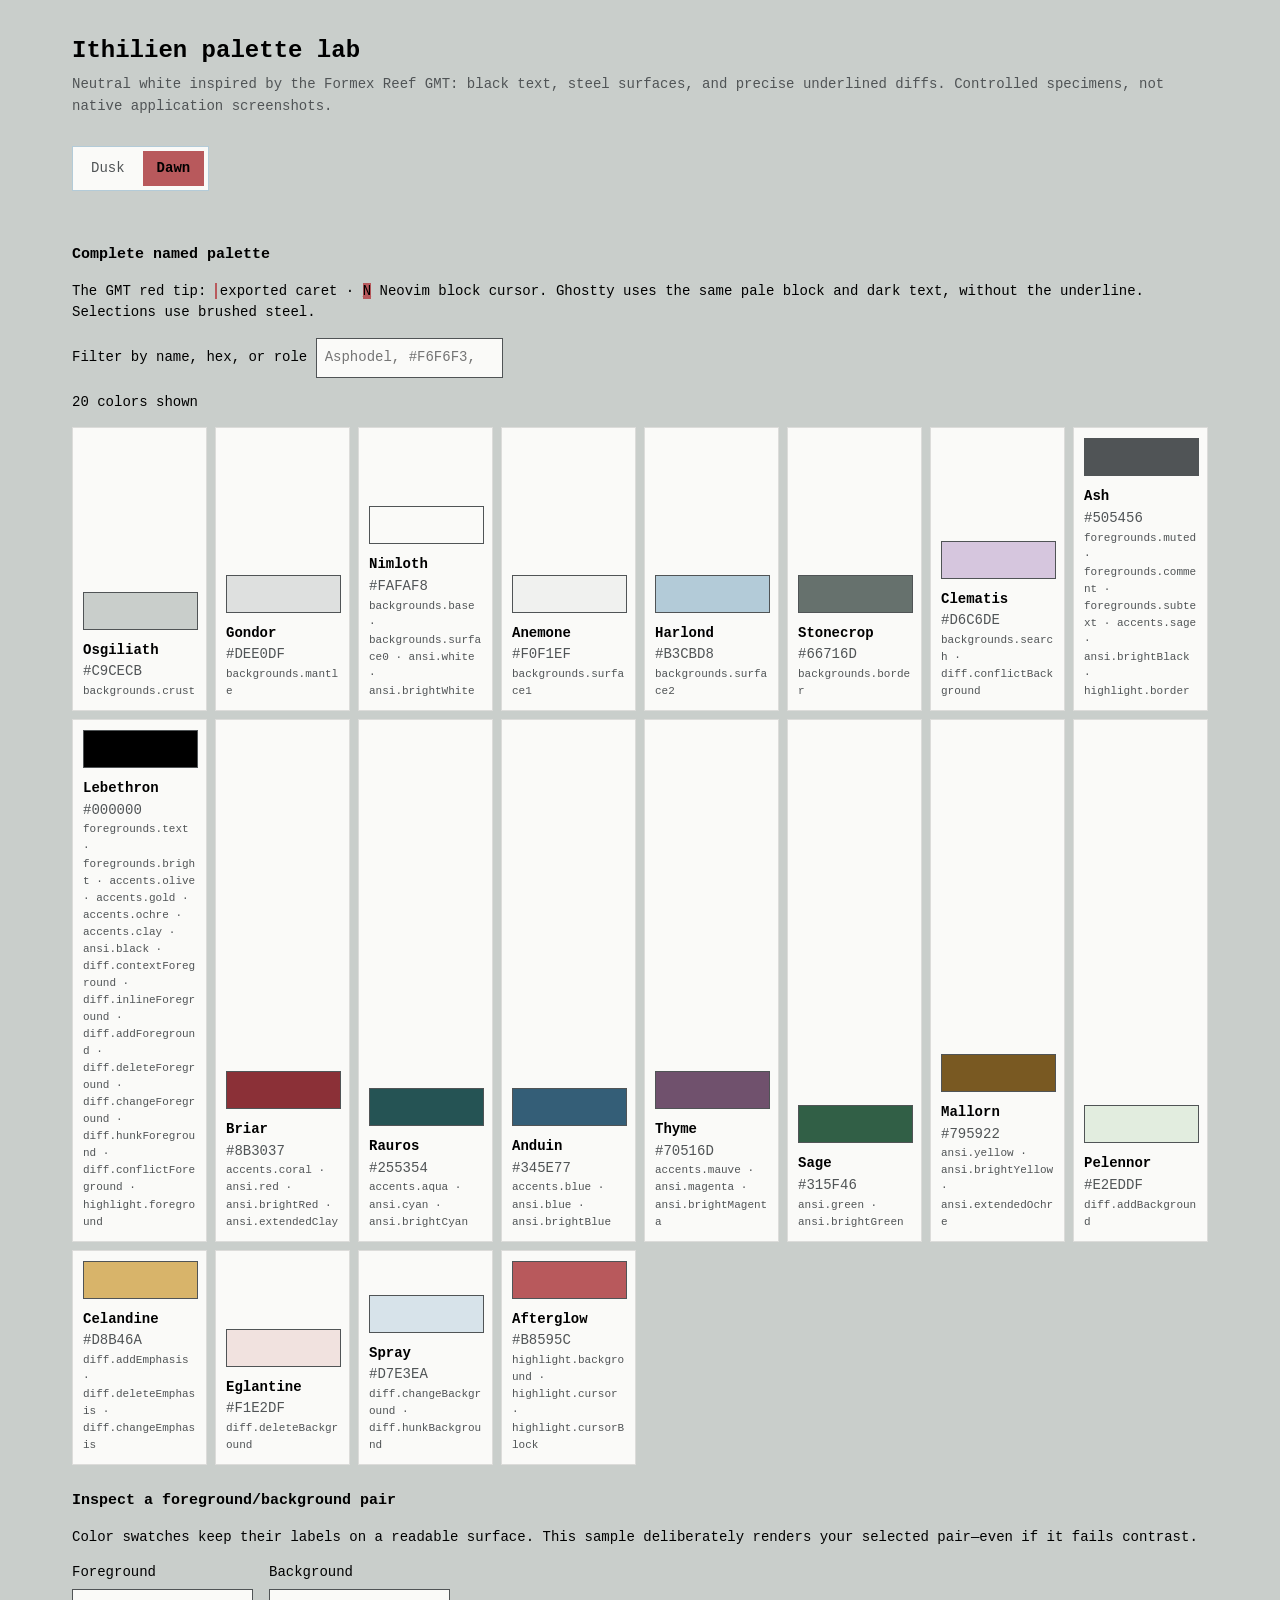
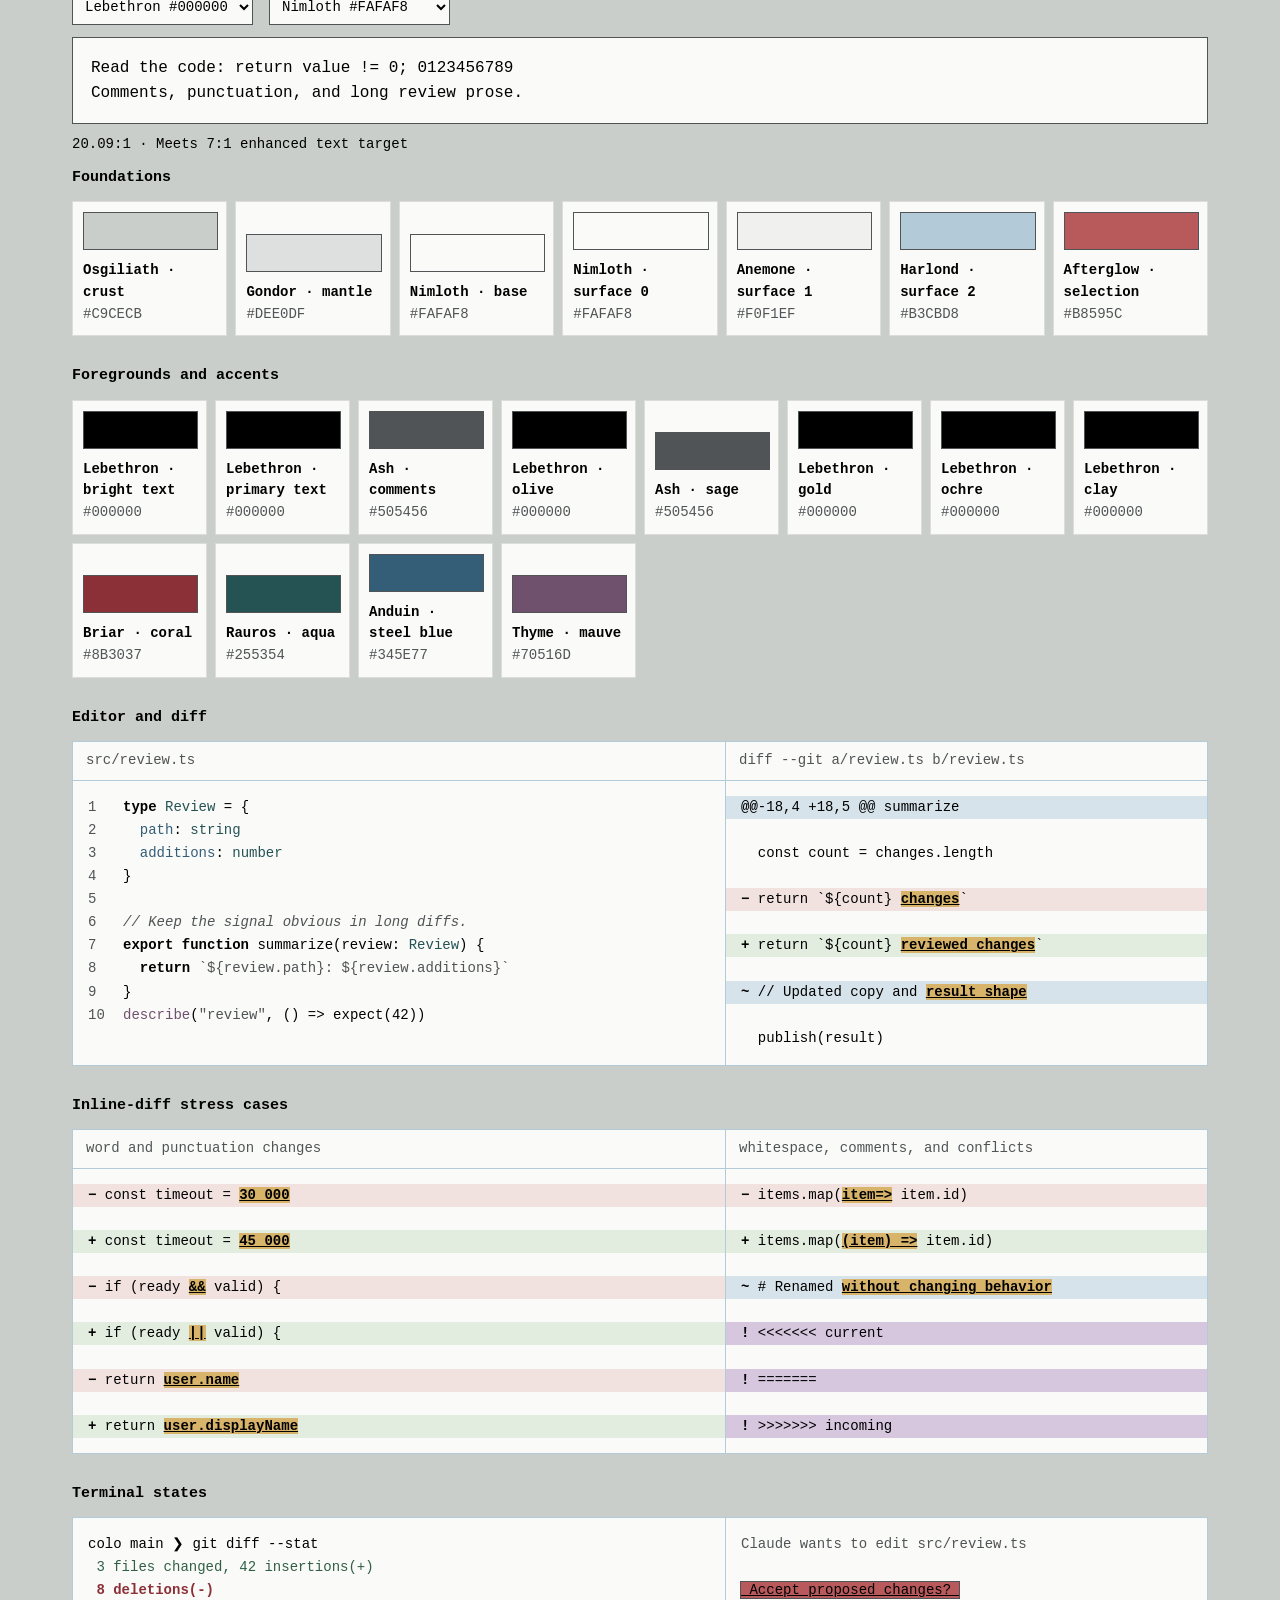
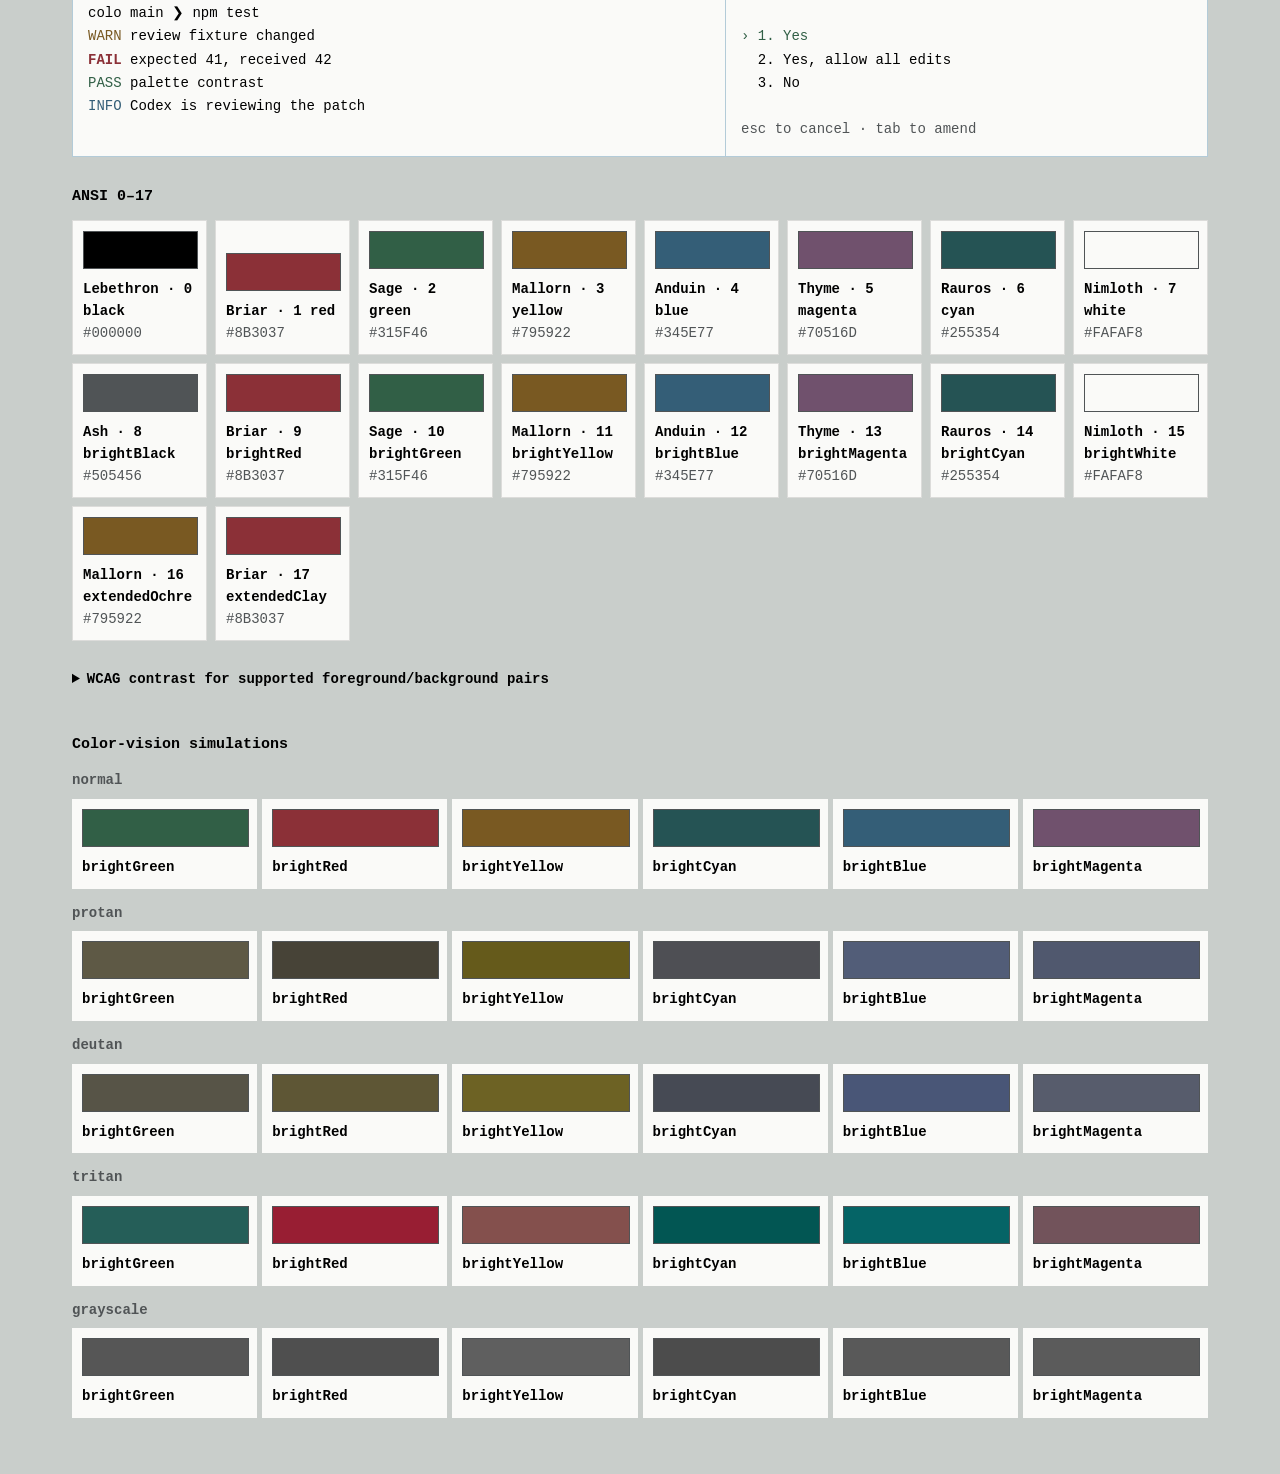
==== commit f8720a69: "Consolidate Dawn white surfaces as Nimloth" ====
--- a/palette-preview.html
+++ b/palette-preview.html
@@ -298,8 +298,8 @@
   </main>
   <script>
     /* GENERATED_DATA_START */
-    const generatedPalettes = {"night":{"colorSpace":"sRGB","highlight":{"background":"#B17232","foreground":"#000000"},"name":"Ithilien Dusk","slug":"ithilien-dusk","polarity":"dark","backgrounds":{"crust":"#10110D","mantle":"#13140F","base":"#171812","surface0":"#202219","surface1":"#292C20","surface2":"#35392A"},"foregrounds":{"muted":"#777264","comment":"#A09880","subtext":"#B9AD91","text":"#C9BA99","bright":"#E4D3AD"},"accents":{"olive":"#A6AD7C","sage":"#9FB483","gold":"#D1B56F","ochre":"#C99B62","clay":"#CC8668","coral":"#DA8075","aqua":"#82AAA0","blue":"#94B0BA","mauve":"#B09BA9"},"ansi":{"black":"#13140F","red":"#DA8075","green":"#9FB483","yellow":"#D1B56F","blue":"#94B0BA","magenta":"#B09BA9","cyan":"#82AAA0","white":"#B9AD91","brightBlack":"#777264","brightRed":"#EEAAA1","brightGreen":"#C4DCA9","brightYellow":"#E2C77E","brightBlue":"#B3C5CF","brightMagenta":"#D8B4C2","brightCyan":"#A9C9C1","brightWhite":"#E4D3AD","extendedOchre":"#C99B62","extendedClay":"#CC8668"},"diff":{"contextForeground":"#B9AD91","inlineForeground":"#E4D3AD","addForeground":"#C4DCA9","addBackground":"#202B1C","addEmphasis":"#304526","deleteForeground":"#EEAAA1","deleteBackground":"#301C1A","deleteEmphasis":"#52302B","changeForeground":"#E2C77E","changeBackground":"#3A301C","changeEmphasis":"#4A3B20","hunkForeground":"#A9C9C1","hunkBackground":"#1D2724","conflictForeground":"#D8B4C2","conflictBackground":"#35242D"},"colorNames":{}},"day":{"colorSpace":"sRGB","highlight":{"background":"#B8595C","foreground":"#000000","border":"#505456","cursor":"#B8595C","cursorBlock":"#B8595C"},"name":"Ithilien Dawn","slug":"ithilien-dawn","polarity":"light","backgrounds":{"crust":"#C9CECB","mantle":"#DEE0DF","base":"#FAFAF8","surface0":"#FFFFFF","surface1":"#F0F1EF","surface2":"#B3CBD8","border":"#66716D","search":"#D6C6DE"},"foregrounds":{"muted":"#505456","comment":"#505456","subtext":"#505456","text":"#000000","bright":"#000000"},"accents":{"olive":"#000000","sage":"#505456","gold":"#000000","ochre":"#000000","clay":"#000000","coral":"#8B3037","aqua":"#255354","blue":"#345E77","mauve":"#70516D"},"ansi":{"black":"#000000","red":"#8B3037","green":"#315F46","yellow":"#795922","blue":"#345E77","magenta":"#70516D","cyan":"#255354","white":"#FAFAF8","brightBlack":"#505456","brightRed":"#8B3037","brightGreen":"#315F46","brightYellow":"#795922","brightBlue":"#345E77","brightMagenta":"#70516D","brightCyan":"#255354","brightWhite":"#FFFFFF","extendedOchre":"#795922","extendedClay":"#8B3037"},"diff":{"contextForeground":"#000000","inlineForeground":"#000000","addForeground":"#000000","addBackground":"#E2EDDF","addEmphasis":"#D8B46A","deleteForeground":"#000000","deleteBackground":"#F1E2DF","deleteEmphasis":"#D8B46A","changeForeground":"#000000","changeBackground":"#D7E3EA","changeEmphasis":"#D8B46A","hunkForeground":"#000000","hunkBackground":"#D7E3EA","conflictForeground":"#000000","conflictBackground":"#D6C6DE"},"colorNames":{"#000000":"Lebethron","#505456":"Ash","#66716D":"Stonecrop","#B8595C":"Afterglow","#315F46":"Sage","#345E77":"Anduin","#795922":"Mallorn","#70516D":"Thyme","#E2EDDF":"Pelennor","#F1E2DF":"Eglantine","#D7E3EA":"Spray","#B3CBD8":"Harlond","#D8B46A":"Celandine","#D6C6DE":"Clematis","#FAFAF8":"Asphodel","#DEE0DF":"Gondor","#FFFFFF":"Lily","#F0F1EF":"Anemone","#C9CECB":"Osgiliath","#8B3037":"Briar","#255354":"Rauros"}}};
-    const generatedAudits = {"night":{"palette":"Ithilien Dusk","colorSpace":"sRGB","passed":true,"failures":[],"contrast":[{"name":"muted UI","foreground":"#777264","background":"#171812","wcag":3.72,"wcagTarget":3.0,"apcaLc":-27.3,"apcaTarget":25,"passed":true},{"name":"comments","foreground":"#A09880","background":"#171812","wcag":6.21,"wcagTarget":4.5,"apcaLc":-45.7,"apcaTarget":45,"passed":true},{"name":"secondary text","foreground":"#B9AD91","background":"#171812","wcag":8.04,"wcagTarget":7.0,"apcaLc":-57.3,"apcaTarget":55,"passed":true},{"name":"normal text","foreground":"#C9BA99","background":"#171812","wcag":9.33,"wcagTarget":7.0,"apcaLc":-64.8,"apcaTarget":60,"passed":true},{"name":"bright text","foreground":"#E4D3AD","background":"#171812","wcag":12.09,"wcagTarget":7.0,"apcaLc":-79.7,"apcaTarget":75,"passed":true},{"name":"highlighted text","foreground":"#000000","background":"#B17232","wcag":5.32,"wcagTarget":4.5,"apcaLc":37.5,"apcaTarget":35,"passed":true},{"name":"highlight edge on Ithilien Dusk","foreground":"#B17232","background":"#171812","wcag":4.53,"wcagTarget":3.0,"apcaLc":-34.0,"apcaTarget":0,"passed":true},{"name":"highlight edge on white","foreground":"#B17232","background":"#FFFFFF","wcag":3.95,"wcagTarget":3.0,"apcaLc":66.6,"apcaTarget":0,"passed":true},{"name":"syntax olive","foreground":"#A6AD7C","background":"#171812","wcag":7.56,"wcagTarget":4.5,"apcaLc":-54.4,"apcaTarget":44,"passed":true},{"name":"syntax sage","foreground":"#9FB483","background":"#171812","wcag":7.94,"wcagTarget":4.5,"apcaLc":-56.7,"apcaTarget":44,"passed":true},{"name":"syntax gold","foreground":"#D1B56F","background":"#171812","wcag":8.97,"wcagTarget":4.5,"apcaLc":-62.9,"apcaTarget":44,"passed":true},{"name":"syntax ochre","foreground":"#C99B62","background":"#171812","wcag":7.1,"wcagTarget":4.5,"apcaLc":-51.6,"apcaTarget":44,"passed":true},{"name":"syntax clay","foreground":"#CC8668","background":"#171812","wcag":6.1,"wcagTarget":4.5,"apcaLc":-45.2,"apcaTarget":44,"passed":true},{"name":"syntax coral","foreground":"#DA8075","background":"#171812","wcag":6.23,"wcagTarget":4.5,"apcaLc":-46.2,"apcaTarget":44,"passed":true},{"name":"syntax aqua","foreground":"#82AAA0","background":"#171812","wcag":6.98,"wcagTarget":4.5,"apcaLc":-50.8,"apcaTarget":44,"passed":true},{"name":"syntax blue","foreground":"#94B0BA","background":"#171812","wcag":7.81,"wcagTarget":4.5,"apcaLc":-55.9,"apcaTarget":44,"passed":true},{"name":"syntax mauve","foreground":"#B09BA9","background":"#171812","wcag":6.9,"wcagTarget":4.5,"apcaLc":-50.2,"apcaTarget":44,"passed":true},{"name":"diff add","foreground":"#C4DCA9","background":"#202B1C","wcag":9.94,"wcagTarget":7.0,"apcaLc":-77.0,"apcaTarget":60,"passed":true},{"name":"diff delete","foreground":"#EEAAA1","background":"#301C1A","wcag":8.34,"wcagTarget":7.0,"apcaLc":-63.3,"apcaTarget":60,"passed":true},{"name":"diff change","foreground":"#E2C77E","background":"#3A301C","wcag":7.84,"wcagTarget":7.0,"apcaLc":-68.6,"apcaTarget":60,"passed":true},{"name":"diff hunk","foreground":"#A9C9C1","background":"#1D2724","wcag":8.63,"wcagTarget":7.0,"apcaLc":-67.0,"apcaTarget":60,"passed":true},{"name":"inline add","foreground":"#E4D3AD","background":"#304526","wcag":7.09,"wcagTarget":7.0,"apcaLc":-71.1,"apcaTarget":60,"passed":true},{"name":"inline delete","foreground":"#E4D3AD","background":"#52302B","wcag":7.83,"wcagTarget":7.0,"apcaLc":-73.0,"apcaTarget":60,"passed":true},{"name":"inline change","foreground":"#E4D3AD","background":"#4A3B20","wcag":7.34,"wcagTarget":7.0,"apcaLc":-71.8,"apcaTarget":60,"passed":true},{"name":"inline diff marker","foreground":"#000000","background":"#B17232","wcag":5.32,"wcagTarget":4.5,"apcaLc":37.5,"apcaTarget":35,"passed":true},{"name":"conflict marker","foreground":"#D8B4C2","background":"#35242D","wcag":7.79,"wcagTarget":7.0,"apcaLc":-63.5,"apcaTarget":60,"passed":true},{"name":"ANSI red","foreground":"#DA8075","background":"#171812","wcag":6.23,"wcagTarget":4.5,"apcaLc":-46.2,"apcaTarget":44,"passed":true},{"name":"ANSI green","foreground":"#9FB483","background":"#171812","wcag":7.94,"wcagTarget":4.5,"apcaLc":-56.7,"apcaTarget":44,"passed":true},{"name":"ANSI yellow","foreground":"#D1B56F","background":"#171812","wcag":8.97,"wcagTarget":4.5,"apcaLc":-62.9,"apcaTarget":44,"passed":true},{"name":"ANSI blue","foreground":"#94B0BA","background":"#171812","wcag":7.81,"wcagTarget":4.5,"apcaLc":-55.9,"apcaTarget":44,"passed":true},{"name":"ANSI magenta","foreground":"#B09BA9","background":"#171812","wcag":6.9,"wcagTarget":4.5,"apcaLc":-50.2,"apcaTarget":44,"passed":true},{"name":"ANSI cyan","foreground":"#82AAA0","background":"#171812","wcag":6.98,"wcagTarget":4.5,"apcaLc":-50.8,"apcaTarget":44,"passed":true},{"name":"ANSI white","foreground":"#B9AD91","background":"#171812","wcag":8.04,"wcagTarget":4.5,"apcaLc":-57.3,"apcaTarget":44,"passed":true},{"name":"ANSI brightBlack","foreground":"#777264","background":"#171812","wcag":3.72,"wcagTarget":3.0,"apcaLc":-27.3,"apcaTarget":20,"passed":true},{"name":"ANSI brightRed","foreground":"#EEAAA1","background":"#171812","wcag":9.27,"wcagTarget":4.5,"apcaLc":-64.6,"apcaTarget":44,"passed":true},{"name":"ANSI brightGreen","foreground":"#C4DCA9","background":"#171812","wcag":12.04,"wcagTarget":4.5,"apcaLc":-79.4,"apcaTarget":44,"passed":true},{"name":"ANSI brightYellow","foreground":"#E2C77E","background":"#171812","wcag":10.8,"wcagTarget":4.5,"apcaLc":-73.0,"apcaTarget":44,"passed":true},{"name":"ANSI brightBlue","foreground":"#B3C5CF","background":"#171812","wcag":10.04,"wcagTarget":4.5,"apcaLc":-68.8,"apcaTarget":44,"passed":true},{"name":"ANSI brightMagenta","foreground":"#D8B4C2","background":"#171812","wcag":9.55,"wcagTarget":4.5,"apcaLc":-66.1,"apcaTarget":44,"passed":true},{"name":"ANSI brightCyan","foreground":"#A9C9C1","background":"#171812","wcag":10.05,"wcagTarget":4.5,"apcaLc":-68.8,"apcaTarget":44,"passed":true},{"name":"ANSI brightWhite","foreground":"#E4D3AD","background":"#171812","wcag":12.09,"wcagTarget":4.5,"apcaLc":-79.7,"apcaTarget":44,"passed":true},{"name":"ANSI extendedOchre","foreground":"#C99B62","background":"#171812","wcag":7.1,"wcagTarget":4.5,"apcaLc":-51.6,"apcaTarget":44,"passed":true},{"name":"ANSI extendedClay","foreground":"#CC8668","background":"#171812","wcag":6.1,"wcagTarget":4.5,"apcaLc":-45.2,"apcaTarget":44,"passed":true}],"inlineEmphasisReview":[{"state":"add","lineContrast":1.408,"lineDeltaEOK":{"normal":0.0938,"protan":0.0961,"deutan":0.0924,"tritan":0.0909,"grayscale":0.0923}},{"state":"delete","lineContrast":1.39,"lineDeltaEOK":{"normal":0.0997,"protan":0.0899,"deutan":0.1001,"tritan":0.1017,"grayscale":0.0959}},{"state":"change","lineContrast":1.196,"lineDeltaEOK":{"normal":0.0483,"protan":0.0451,"deutan":0.0491,"tritan":0.0486,"grayscale":0.0465}}],"changedLineCanvasReview":{"normal":0.112,"protan":0.1042,"deutan":0.1138,"tritan":0.1129,"grayscale":0.1077},"surfaceObservations":[{"name":"muted on base","foreground":"#777264","background":"#171812","wcag":3.72,"target":4.5,"passed":false},{"name":"comment on base","foreground":"#A09880","background":"#171812","wcag":6.21,"target":4.5,"passed":true},{"name":"subtext on base","foreground":"#B9AD91","background":"#171812","wcag":8.04,"target":4.5,"passed":true},{"name":"text on base","foreground":"#C9BA99","background":"#171812","wcag":9.33,"target":4.5,"passed":true},{"name":"bright on base","foreground":"#E4D3AD","background":"#171812","wcag":12.09,"target":4.5,"passed":true},{"name":"olive on base","foreground":"#A6AD7C","background":"#171812","wcag":7.56,"target":4.5,"passed":true},{"name":"sage on base","foreground":"#9FB483","background":"#171812","wcag":7.94,"target":4.5,"passed":true},{"name":"gold on base","foreground":"#D1B56F","background":"#171812","wcag":8.97,"target":4.5,"passed":true},{"name":"ochre on base","foreground":"#C99B62","background":"#171812","wcag":7.1,"target":4.5,"passed":true},{"name":"clay on base","foreground":"#CC8668","background":"#171812","wcag":6.1,"target":4.5,"passed":true},{"name":"coral on base","foreground":"#DA8075","background":"#171812","wcag":6.23,"target":4.5,"passed":true},{"name":"aqua on base","foreground":"#82AAA0","background":"#171812","wcag":6.98,"target":4.5,"passed":true},{"name":"blue on base","foreground":"#94B0BA","background":"#171812","wcag":7.81,"target":4.5,"passed":true},{"name":"mauve on base","foreground":"#B09BA9","background":"#171812","wcag":6.9,"target":4.5,"passed":true},{"name":"muted on mantle","foreground":"#777264","background":"#13140F","wcag":3.86,"target":4.5,"passed":false},{"name":"comment on mantle","foreground":"#A09880","background":"#13140F","wcag":6.43,"target":4.5,"passed":true},{"name":"subtext on mantle","foreground":"#B9AD91","background":"#13140F","wcag":8.33,"target":4.5,"passed":true},{"name":"text on mantle","foreground":"#C9BA99","background":"#13140F","wcag":9.67,"target":4.5,"passed":true},{"name":"bright on mantle","foreground":"#E4D3AD","background":"#13140F","wcag":12.53,"target":4.5,"passed":true},{"name":"olive on mantle","foreground":"#A6AD7C","background":"#13140F","wcag":7.83,"target":4.5,"passed":true},{"name":"sage on mantle","foreground":"#9FB483","background":"#13140F","wcag":8.22,"target":4.5,"passed":true},{"name":"gold on mantle","foreground":"#D1B56F","background":"#13140F","wcag":9.3,"target":4.5,"passed":true},{"name":"ochre on mantle","foreground":"#C99B62","background":"#13140F","wcag":7.36,"target":4.5,"passed":true},{"name":"clay on mantle","foreground":"#CC8668","background":"#13140F","wcag":6.33,"target":4.5,"passed":true},{"name":"coral on mantle","foreground":"#DA8075","background":"#13140F","wcag":6.46,"target":4.5,"passed":true},{"name":"aqua on mantle","foreground":"#82AAA0","background":"#13140F","wcag":7.23,"target":4.5,"passed":true},{"name":"blue on mantle","foreground":"#94B0BA","background":"#13140F","wcag":8.09,"target":4.5,"passed":true},{"name":"mauve on mantle","foreground":"#B09BA9","background":"#13140F","wcag":7.15,"target":4.5,"passed":true},{"name":"muted on surface0","foreground":"#777264","background":"#202219","wcag":3.35,"target":4.5,"passed":false},{"name":"comment on surface0","foreground":"#A09880","background":"#202219","wcag":5.6,"target":4.5,"passed":true},{"name":"subtext on surface0","foreground":"#B9AD91","background":"#202219","wcag":7.24,"target":4.5,"passed":true},{"name":"text on surface0","foreground":"#C9BA99","background":"#202219","wcag":8.41,"target":4.5,"passed":true},{"name":"bright on surface0","foreground":"#E4D3AD","background":"#202219","wcag":10.9,"target":4.5,"passed":true},{"name":"olive on surface0","foreground":"#A6AD7C","background":"#202219","wcag":6.82,"target":4.5,"passed":true},{"name":"sage on surface0","foreground":"#9FB483","background":"#202219","wcag":7.15,"target":4.5,"passed":true},{"name":"gold on surface0","foreground":"#D1B56F","background":"#202219","wcag":8.09,"target":4.5,"passed":true},{"name":"ochre on surface0","foreground":"#C99B62","background":"#202219","wcag":6.4,"target":4.5,"passed":true},{"name":"clay on surface0","foreground":"#CC8668","background":"#202219","wcag":5.5,"target":4.5,"passed":true},{"name":"coral on surface0","foreground":"#DA8075","background":"#202219","wcag":5.62,"target":4.5,"passed":true},{"name":"aqua on surface0","foreground":"#82AAA0","background":"#202219","wcag":6.29,"target":4.5,"passed":true},{"name":"blue on surface0","foreground":"#94B0BA","background":"#202219","wcag":7.04,"target":4.5,"passed":true},{"name":"mauve on surface0","foreground":"#B09BA9","background":"#202219","wcag":6.22,"target":4.5,"passed":true},{"name":"muted on surface1","foreground":"#777264","background":"#292C20","wcag":2.97,"target":4.5,"passed":false},{"name":"comment on surface1","foreground":"#A09880","background":"#292C20","wcag":4.95,"target":4.5,"passed":true},{"name":"subtext on surface1","foreground":"#B9AD91","background":"#292C20","wcag":6.4,"target":4.5,"passed":true},{"name":"text on surface1","foreground":"#C9BA99","background":"#292C20","wcag":7.43,"target":4.5,"passed":true},{"name":"bright on surface1","foreground":"#E4D3AD","background":"#292C20","wcag":9.64,"target":4.5,"passed":true},{"name":"olive on surface1","foreground":"#A6AD7C","background":"#292C20","wcag":6.03,"target":4.5,"passed":true},{"name":"sage on surface1","foreground":"#9FB483","background":"#292C20","wcag":6.32,"target":4.5,"passed":true},{"name":"gold on surface1","foreground":"#D1B56F","background":"#292C20","wcag":7.15,"target":4.5,"passed":true},{"name":"ochre on surface1","foreground":"#C99B62","background":"#292C20","wcag":5.66,"target":4.5,"passed":true},{"name":"clay on surface1","foreground":"#CC8668","background":"#292C20","wcag":4.86,"target":4.5,"passed":true},{"name":"coral on surface1","foreground":"#DA8075","background":"#292C20","wcag":4.97,"target":4.5,"passed":true},{"name":"aqua on surface1","foreground":"#82AAA0","background":"#292C20","wcag":5.56,"target":4.5,"passed":true},{"name":"blue on surface1","foreground":"#94B0BA","background":"#292C20","wcag":6.22,"target":4.5,"passed":true},{"name":"mauve on surface1","foreground":"#B09BA9","background":"#292C20","wcag":5.5,"target":4.5,"passed":true},{"name":"chrome text on crust","foreground":"#C9BA99","background":"#10110D","wcag":9.9,"target":4.5,"passed":true},{"name":"chrome subtext on crust","foreground":"#B9AD91","background":"#10110D","wcag":8.53,"target":4.5,"passed":true},{"name":"chrome bright on crust","foreground":"#E4D3AD","background":"#10110D","wcag":12.83,"target":4.5,"passed":true},{"name":"chrome text on surface2","foreground":"#C9BA99","background":"#35392A","wcag":6.2,"target":4.5,"passed":true},{"name":"chrome subtext on surface2","foreground":"#B9AD91","background":"#35392A","wcag":5.34,"target":4.5,"passed":true},{"name":"chrome bright on surface2","foreground":"#E4D3AD","background":"#35392A","wcag":8.03,"target":4.5,"passed":true},{"name":"inactive status label","foreground":"#777264","background":"#13140F","wcag":3.86,"target":4.5,"passed":false},{"name":"popup border","foreground":"#35392A","background":"#202219","wcag":1.36,"target":3.0,"passed":false},{"name":"search result","foreground":"#C9BA99","background":"#4A3B20","wcag":5.66,"target":4.5,"passed":true},{"name":"selected popup kind","foreground":"#B9AD91","background":"#B17232","wcag":1.78,"target":4.5,"passed":false},{"name":"selected popup extra","foreground":"#777264","background":"#B17232","wcag":1.22,"target":4.5,"passed":false},{"name":"substitution","foreground":"#C9BA99","background":"#EEAAA1","wcag":1.01,"target":4.5,"passed":false},{"name":"error annotation","foreground":"#C9BA99","background":"#DA8075","wcag":1.5,"target":4.5,"passed":false},{"name":"tab label on crust","foreground":"#777264","background":"#10110D","wcag":3.95,"target":4.5,"passed":false},{"name":"Neovim DiffText","foreground":"#000000","background":"#B17232","wcag":5.32,"target":4.5,"passed":true},{"name":"selection edge on mantle","foreground":"#B17232","background":"#13140F","wcag":4.69,"target":3.0,"passed":true},{"name":"selection edge on surface0","foreground":"#B17232","background":"#202219","wcag":4.08,"target":3.0,"passed":true},{"name":"selection edge on surface1","foreground":"#B17232","background":"#292C20","wcag":3.61,"target":3.0,"passed":true},{"name":"git add sign","foreground":"#C4DCA9","background":"#171812","wcag":12.04,"target":4.5,"passed":true},{"name":"git delete sign","foreground":"#EEAAA1","background":"#171812","wcag":9.27,"target":4.5,"passed":true},{"name":"git change sign","foreground":"#E2C77E","background":"#171812","wcag":10.8,"target":4.5,"passed":true},{"name":"status olive","foreground":"#171812","background":"#A6AD7C","wcag":7.56,"target":4.5,"passed":true},{"name":"status sage","foreground":"#171812","background":"#9FB483","wcag":7.94,"target":4.5,"passed":true},{"name":"status mauve","foreground":"#171812","background":"#B09BA9","wcag":6.9,"target":4.5,"passed":true},{"name":"status coral","foreground":"#171812","background":"#DA8075","wcag":6.23,"target":4.5,"passed":true},{"name":"status gold","foreground":"#171812","background":"#D1B56F","wcag":8.97,"target":4.5,"passed":true}],"semanticRoleReview":[{"name":"numbers/keywords","deltaEOK":{"normal":0.0572,"protan":0.056,"deutan":0.0389,"tritan":0.0486,"grayscale":0.0403}},{"name":"information/hints","deltaEOK":{"normal":0.0461,"protan":0.0399,"deutan":0.0396,"tritan":0.0349,"grayscale":0.0306}},{"name":"operators/strings","deltaEOK":{"normal":0.0192,"protan":0.0177,"deutan":0.0119,"tritan":0.0231,"grayscale":0.0134}},{"name":"keywords/errors","deltaEOK":{"normal":0.0352,"protan":0.0202,"deutan":0.0152,"tritan":0.0286,"grayscale":0.0054}}],"colors":{"backgrounds.crust":{"hex":"#10110D","oklch":[0.1749,0.0082,118.7],"inSrgb":true,"simulations":{"protan":"#12110D","deutan":"#11110D","tritan":"#101110","grayscale":"#111111"}},"backgrounds.mantle":{"hex":"#13140F","oklch":[0.1882,0.0099,116.5],"inSrgb":true,"simulations":{"protan":"#15130F","deutan":"#15140F","tritan":"#141313","grayscale":"#131313"}},"backgrounds.base":{"hex":"#171812","oklch":[0.2057,0.0116,115.1],"inSrgb":true,"simulations":{"protan":"#191712","deutan":"#191712","tritan":"#181716","grayscale":"#171717"}},"backgrounds.surface0":{"hex":"#202219","oklch":[0.2467,0.0167,117.8],"inSrgb":true,"simulations":{"protan":"#232118","deutan":"#232119","tritan":"#212120","grayscale":"#212121"}},"backgrounds.surface1":{"hex":"#292C20","oklch":[0.2861,0.0215,119.2],"inSrgb":true,"simulations":{"protan":"#2E2B1F","deutan":"#2D2B20","tritan":"#2A2B29","grayscale":"#2B2B2B"}},"backgrounds.surface2":{"hex":"#35392A","oklch":[0.3359,0.0259,119.9],"inSrgb":true,"simulations":{"protan":"#3B3729","deutan":"#3A372B","tritan":"#363735","grayscale":"#373737"}},"highlight.background":{"hex":"#B17232","oklch":[0.6072,0.1119,63.1],"inSrgb":true,"simulations":{"protan":"#86772B","deutan":"#958633","tritan":"#C16464","grayscale":"#808080"}},"highlight.foreground":{"hex":"#000000","oklch":[0.0,0.0,null],"inSrgb":true,"simulations":{"protan":"#000000","deutan":"#000000","tritan":"#000000","grayscale":"#000000"}},"foregrounds.muted":{"hex":"#777264","oklch":[0.5524,0.0219,90.6],"inSrgb":true,"simulations":{"protan":"#757163","deutan":"#777364","tritan":"#7A706E","grayscale":"#727272"}},"foregrounds.comment":{"hex":"#A09880","oklch":[0.6799,0.0353,91.8],"inSrgb":true,"simulations":{"protan":"#9E977F","deutan":"#A09981","tritan":"#A59491","grayscale":"#989898"}},"foregrounds.subtext":{"hex":"#B9AD91","oklch":[0.7503,0.041,87.6],"inSrgb":true,"simulations":{"protan":"#B4AC8F","deutan":"#B7AF92","tritan":"#C0A8A5","grayscale":"#AEAEAE"}},"foregrounds.text":{"hex":"#C9BA99","oklch":[0.7929,0.0479,86.4],"inSrgb":true,"simulations":{"protan":"#C2B997","deutan":"#C6BD9A","tritan":"#D1B4B1","grayscale":"#BBBBBB"}},"foregrounds.bright":{"hex":"#E4D3AD","oklch":[0.8712,0.0537,86.7],"inSrgb":true,"simulations":{"protan":"#DCD2AB","deutan":"#E1D6AE","tritan":"#EDCDC9","grayscale":"#D4D4D4"}},"accents.olive":{"hex":"#A6AD7C","oklch":[0.7296,0.0675,114.7],"inSrgb":true,"simulations":{"protan":"#B4A879","deutan":"#B4A97E","tritan":"#ACA7A0","grayscale":"#A9A9A9"}},"accents.sage":{"hex":"#9FB483","oklch":[0.7411,0.0716,126.9],"inSrgb":true,"simulations":{"protan":"#B9AE80","deutan":"#B6AC85","tritan":"#A2AFA7","grayscale":"#ADADAD"}},"accents.gold":{"hex":"#D1B56F","oklch":[0.782,0.0949,88.4],"inSrgb":true,"simulations":{"protan":"#C4B369","deutan":"#CBBB71","tritan":"#DFAAA4","grayscale":"#B8B8B8"}},"accents.ochre":{"hex":"#C99B62","oklch":[0.7201,0.0923,71.4],"inSrgb":true,"simulations":{"protan":"#AB9D5D","deutan":"#B6A863","tritan":"#D8908D","grayscale":"#A3A3A3"}},"accents.clay":{"hex":"#CC8668","oklch":[0.6848,0.0964,43.9],"inSrgb":true,"simulations":{"protan":"#988E66","deutan":"#A99D68","tritan":"#DC7A7E","grayscale":"#979797"}},"accents.coral":{"hex":"#DA8075","oklch":[0.6941,0.1134,27.8],"inSrgb":true,"simulations":{"protan":"#948D74","deutan":"#AAA074","tritan":"#EB737D","grayscale":"#999999"}},"accents.aqua":{"hex":"#82AAA0","oklch":[0.7058,0.0458,177.9],"inSrgb":true,"simulations":{"protan":"#A7A5A0","deutan":"#9FA0A1","tritan":"#78ABA7","grayscale":"#A2A2A2"}},"accents.blue":{"hex":"#94B0BA","oklch":[0.7394,0.034,221.4],"inSrgb":true,"simulations":{"protan":"#AAAEBB","deutan":"#A4A9BA","tritan":"#89B3B3","grayscale":"#ABABAB"}},"accents.mauve":{"hex":"#B09BA9","oklch":[0.7122,0.0314,338.1],"inSrgb":true,"simulations":{"protan":"#9B9FAA","deutan":"#A0A2A8","tritan":"#B39BA0","grayscale":"#A1A1A1"}},"ansi.black":{"hex":"#13140F","oklch":[0.1882,0.0099,116.5],"inSrgb":true,"simulations":{"protan":"#15130F","deutan":"#15140F","tritan":"#141313","grayscale":"#131313"}},"ansi.red":{"hex":"#DA8075","oklch":[0.6941,0.1134,27.8],"inSrgb":true,"simulations":{"protan":"#948D74","deutan":"#AAA074","tritan":"#EB737D","grayscale":"#999999"}},"ansi.green":{"hex":"#9FB483","oklch":[0.7411,0.0716,126.9],"inSrgb":true,"simulations":{"protan":"#B9AE80","deutan":"#B6AC85","tritan":"#A2AFA7","grayscale":"#ADADAD"}},"ansi.yellow":{"hex":"#D1B56F","oklch":[0.782,0.0949,88.4],"inSrgb":true,"simulations":{"protan":"#C4B369","deutan":"#CBBB71","tritan":"#DFAAA4","grayscale":"#B8B8B8"}},"ansi.blue":{"hex":"#94B0BA","oklch":[0.7394,0.034,221.4],"inSrgb":true,"simulations":{"protan":"#AAAEBB","deutan":"#A4A9BA","tritan":"#89B3B3","grayscale":"#ABABAB"}},"ansi.magenta":{"hex":"#B09BA9","oklch":[0.7122,0.0314,338.1],"inSrgb":true,"simulations":{"protan":"#9B9FAA","deutan":"#A0A2A8","tritan":"#B39BA0","grayscale":"#A1A1A1"}},"ansi.cyan":{"hex":"#82AAA0","oklch":[0.7058,0.0458,177.9],"inSrgb":true,"simulations":{"protan":"#A7A5A0","deutan":"#9FA0A1","tritan":"#78ABA7","grayscale":"#A2A2A2"}},"ansi.white":{"hex":"#B9AD91","oklch":[0.7503,0.041,87.6],"inSrgb":true,"simulations":{"protan":"#B4AC8F","deutan":"#B7AF92","tritan":"#C0A8A5","grayscale":"#AEAEAE"}},"ansi.brightBlack":{"hex":"#777264","oklch":[0.5524,0.0219,90.6],"inSrgb":true,"simulations":{"protan":"#757163","deutan":"#777364","tritan":"#7A706E","grayscale":"#727272"}},"ansi.brightRed":{"hex":"#EEAAA1","oklch":[0.8001,0.0818,27.5],"inSrgb":true,"simulations":{"protan":"#B8B3A0","deutan":"#C8C0A0","tritan":"#FDA2A8","grayscale":"#BBBBBB"}},"ansi.brightGreen":{"hex":"#C4DCA9","oklch":[0.8637,0.0729,128.3],"inSrgb":true,"simulations":{"protan":"#E1D5A6","deutan":"#DED3AB","tritan":"#C6D7CE","grayscale":"#D4D4D4"}},"ansi.brightYellow":{"hex":"#E2C77E","oklch":[0.8365,0.0971,89.9],"inSrgb":true,"simulations":{"protan":"#D6C578","deutan":"#DDCC80","tritan":"#F0BCB5","grayscale":"#C9C9C9"}},"ansi.brightBlue":{"hex":"#B3C5CF","oklch":[0.8128,0.0242,231.9],"inSrgb":true,"simulations":{"protan":"#C0C4D0","deutan":"#BCC1CF","tritan":"#ACC8C8","grayscale":"#C2C2C2"}},"ansi.brightMagenta":{"hex":"#D8B4C2","oklch":[0.8055,0.0453,352.8],"inSrgb":true,"simulations":{"protan":"#B7BAC3","deutan":"#BFC0C1","tritan":"#DEB3B9","grayscale":"#BDBDBD"}},"ansi.brightCyan":{"hex":"#A9C9C1","oklch":[0.81,0.0361,178.5],"inSrgb":true,"simulations":{"protan":"#C6C5C1","deutan":"#C0C0C2","tritan":"#A1CAC6","grayscale":"#C2C2C2"}},"ansi.brightWhite":{"hex":"#E4D3AD","oklch":[0.8712,0.0537,86.7],"inSrgb":true,"simulations":{"protan":"#DCD2AB","deutan":"#E1D6AE","tritan":"#EDCDC9","grayscale":"#D4D4D4"}},"ansi.extendedOchre":{"hex":"#C99B62","oklch":[0.7201,0.0923,71.4],"inSrgb":true,"simulations":{"protan":"#AB9D5D","deutan":"#B6A863","tritan":"#D8908D","grayscale":"#A3A3A3"}},"ansi.extendedClay":{"hex":"#CC8668","oklch":[0.6848,0.0964,43.9],"inSrgb":true,"simulations":{"protan":"#988E66","deutan":"#A99D68","tritan":"#DC7A7E","grayscale":"#979797"}},"diff.contextForeground":{"hex":"#B9AD91","oklch":[0.7503,0.041,87.6],"inSrgb":true,"simulations":{"protan":"#B4AC8F","deutan":"#B7AF92","tritan":"#C0A8A5","grayscale":"#AEAEAE"}},"diff.inlineForeground":{"hex":"#E4D3AD","oklch":[0.8712,0.0537,86.7],"inSrgb":true,"simulations":{"protan":"#DCD2AB","deutan":"#E1D6AE","tritan":"#EDCDC9","grayscale":"#D4D4D4"}},"diff.addForeground":{"hex":"#C4DCA9","oklch":[0.8637,0.0729,128.3],"inSrgb":true,"simulations":{"protan":"#E1D5A6","deutan":"#DED3AB","tritan":"#C6D7CE","grayscale":"#D4D4D4"}},"diff.addBackground":{"hex":"#202B1C","oklch":[0.2737,0.0309,137.5],"inSrgb":true,"simulations":{"protan":"#2C291B","deutan":"#2A281D","tritan":"#202A27","grayscale":"#282828"}},"diff.addEmphasis":{"hex":"#304526","oklch":[0.3637,0.0573,136.1],"inSrgb":true,"simulations":{"protan":"#474124","deutan":"#443F28","tritan":"#30433D","grayscale":"#3F3F3F"}},"diff.deleteForeground":{"hex":"#EEAAA1","oklch":[0.8001,0.0818,27.5],"inSrgb":true,"simulations":{"protan":"#B8B3A0","deutan":"#C8C0A0","tritan":"#FDA2A8","grayscale":"#BBBBBB"}},"diff.deleteBackground":{"hex":"#301C1A","oklch":[0.2521,0.0322,25.8],"inSrgb":true,"simulations":{"protan":"#201F1A","deutan":"#25231A","tritan":"#34191C","grayscale":"#212121"}},"diff.deleteEmphasis":{"hex":"#52302B","oklch":[0.35,0.051,28.9],"inSrgb":true,"simulations":{"protan":"#38352B","deutan":"#403C2B","tritan":"#592B2F","grayscale":"#393939"}},"diff.changeForeground":{"hex":"#E2C77E","oklch":[0.8365,0.0971,89.9],"inSrgb":true,"simulations":{"protan":"#D6C578","deutan":"#DDCC80","tritan":"#F0BCB5","grayscale":"#C9C9C9"}},"diff.changeBackground":{"hex":"#3A301C","oklch":[0.3145,0.0355,83.9],"inSrgb":true,"simulations":{"protan":"#35301A","deutan":"#37321D","tritan":"#3E2D2B","grayscale":"#313131"}},"diff.changeEmphasis":{"hex":"#4A3B20","oklch":[0.3615,0.0464,81.1],"inSrgb":true,"simulations":{"protan":"#413B1E","deutan":"#453F21","tritan":"#503634","grayscale":"#3D3D3D"}},"diff.hunkForeground":{"hex":"#A9C9C1","oklch":[0.81,0.0361,178.5],"inSrgb":true,"simulations":{"protan":"#C6C5C1","deutan":"#C0C0C2","tritan":"#A1CAC6","grayscale":"#C2C2C2"}},"diff.hunkBackground":{"hex":"#1D2724","oklch":[0.2621,0.0151,174.9],"inSrgb":true,"simulations":{"protan":"#262624","deutan":"#242424","tritan":"#1B2726","grayscale":"#252525"}},"diff.conflictForeground":{"hex":"#D8B4C2","oklch":[0.8055,0.0453,352.8],"inSrgb":true,"simulations":{"protan":"#B7BAC3","deutan":"#BFC0C1","tritan":"#DEB3B9","grayscale":"#BDBDBD"}},"diff.conflictBackground":{"hex":"#35242D","oklch":[0.2844,0.0298,346.1],"inSrgb":true,"simulations":{"protan":"#25272D","deutan":"#292A2D","tritan":"#372427","grayscale":"#292929"}}},"semanticSeparation":[{"name":"diff add/delete","deltaEOK":{"normal":0.135,"protan":0.112,"deutan":0.061,"tritan":0.141,"grayscale":0.079},"floor":0.03,"passed":true},{"name":"diff add/change","deltaEOK":{"normal":0.066,"protan":0.062,"deutan":0.049,"tritan":0.082,"grayscale":0.037},"floor":0.03,"passed":true},{"name":"diff delete/change","deltaEOK":{"normal":0.1,"protan":0.091,"deutan":0.066,"tritan":0.065,"grayscale":0.066},"floor":0.03,"passed":true},{"name":"error/warning","deltaEOK":{"normal":0.138,"protan":0.135,"deutan":0.093,"tritan":0.123,"grayscale":0.1},"floor":0.05,"passed":true},{"name":"ANSI blue/bright blue","deltaEOK":{"normal":0.074,"protan":0.069,"deutan":0.074,"tritan":0.075,"grayscale":0.072},"floor":0.03,"passed":true},{"name":"ANSI cyan/bright cyan","deltaEOK":{"normal":0.105,"protan":0.101,"deutan":0.104,"tritan":0.105,"grayscale":0.103},"floor":0.03,"passed":true}],"accentProximityReview":[{"pair":"olive/sage","deltaEOK":0.019},{"pair":"clay/coral","deltaEOK":0.035},{"pair":"aqua/blue","deltaEOK":0.046}]},"day":{"palette":"Ithilien Dawn","colorSpace":"sRGB","passed":true,"failures":[],"contrast":[{"name":"muted UI","foreground":"#505456","background":"#FAFAF8","wcag":7.32,"wcagTarget":4.5,"apcaLc":83.5,"apcaTarget":25,"passed":true},{"name":"comments","foreground":"#505456","background":"#FAFAF8","wcag":7.32,"wcagTarget":4.5,"apcaLc":83.5,"apcaTarget":45,"passed":true},{"name":"secondary text","foreground":"#505456","background":"#FAFAF8","wcag":7.32,"wcagTarget":7.0,"apcaLc":83.5,"apcaTarget":55,"passed":true},{"name":"normal text","foreground":"#000000","background":"#FAFAF8","wcag":20.09,"wcagTarget":7.0,"apcaLc":103.0,"apcaTarget":60,"passed":true},{"name":"bright text","foreground":"#000000","background":"#FAFAF8","wcag":20.09,"wcagTarget":7.0,"apcaLc":103.0,"apcaTarget":75,"passed":true},{"name":"highlighted text","foreground":"#000000","background":"#B8595C","wcag":4.62,"wcagTarget":4.5,"apcaLc":33.0,"apcaTarget":0,"passed":true},{"name":"highlight edge on Ithilien Dawn","foreground":"#505456","background":"#FAFAF8","wcag":7.32,"wcagTarget":3.0,"apcaLc":83.5,"apcaTarget":0,"passed":true},{"name":"highlight edge on white","foreground":"#505456","background":"#FFFFFF","wcag":7.65,"wcagTarget":3.0,"apcaLc":86.6,"apcaTarget":0,"passed":true},{"name":"syntax olive","foreground":"#000000","background":"#FAFAF8","wcag":20.09,"wcagTarget":4.5,"apcaLc":103.0,"apcaTarget":44,"passed":true},{"name":"syntax sage","foreground":"#505456","background":"#FAFAF8","wcag":7.32,"wcagTarget":4.5,"apcaLc":83.5,"apcaTarget":44,"passed":true},{"name":"syntax gold","foreground":"#000000","background":"#FAFAF8","wcag":20.09,"wcagTarget":4.5,"apcaLc":103.0,"apcaTarget":44,"passed":true},{"name":"syntax ochre","foreground":"#000000","background":"#FAFAF8","wcag":20.09,"wcagTarget":4.5,"apcaLc":103.0,"apcaTarget":44,"passed":true},{"name":"syntax clay","foreground":"#000000","background":"#FAFAF8","wcag":20.09,"wcagTarget":4.5,"apcaLc":103.0,"apcaTarget":44,"passed":true},{"name":"syntax coral","foreground":"#8B3037","background":"#FAFAF8","wcag":7.8,"wcagTarget":4.5,"apcaLc":84.3,"apcaTarget":44,"passed":true},{"name":"syntax aqua","foreground":"#255354","background":"#FAFAF8","wcag":8.22,"wcagTarget":4.5,"apcaLc":86.3,"apcaTarget":44,"passed":true},{"name":"syntax blue","foreground":"#345E77","background":"#FAFAF8","wcag":6.67,"wcagTarget":4.5,"apcaLc":80.9,"apcaTarget":44,"passed":true},{"name":"syntax mauve","foreground":"#70516D","background":"#FAFAF8","wcag":6.51,"wcagTarget":4.5,"apcaLc":80.3,"apcaTarget":44,"passed":true},{"name":"diff add","foreground":"#000000","background":"#E2EDDF","wcag":17.41,"wcagTarget":7.0,"apcaLc":93.5,"apcaTarget":60,"passed":true},{"name":"diff delete","foreground":"#000000","background":"#F1E2DF","wcag":16.68,"wcagTarget":7.0,"apcaLc":90.8,"apcaTarget":60,"passed":true},{"name":"diff change","foreground":"#000000","background":"#D7E3EA","wcag":16.07,"wcagTarget":7.0,"apcaLc":88.4,"apcaTarget":60,"passed":true},{"name":"diff hunk","foreground":"#000000","background":"#D7E3EA","wcag":16.07,"wcagTarget":7.0,"apcaLc":88.4,"apcaTarget":60,"passed":true},{"name":"inline add","foreground":"#000000","background":"#D8B46A","wcag":10.66,"wcagTarget":7.0,"apcaLc":66.0,"apcaTarget":60,"passed":true},{"name":"inline delete","foreground":"#000000","background":"#D8B46A","wcag":10.66,"wcagTarget":7.0,"apcaLc":66.0,"apcaTarget":60,"passed":true},{"name":"inline change","foreground":"#000000","background":"#D8B46A","wcag":10.66,"wcagTarget":7.0,"apcaLc":66.0,"apcaTarget":60,"passed":true},{"name":"inline diff marker","foreground":"#000000","background":"#B8595C","wcag":4.62,"wcagTarget":4.5,"apcaLc":33.0,"apcaTarget":0,"passed":true},{"name":"conflict marker","foreground":"#000000","background":"#D6C6DE","wcag":12.99,"wcagTarget":7.0,"apcaLc":76.2,"apcaTarget":60,"passed":true},{"name":"ANSI black","foreground":"#000000","background":"#FAFAF8","wcag":20.09,"wcagTarget":4.5,"apcaLc":103.0,"apcaTarget":44,"passed":true},{"name":"ANSI red","foreground":"#8B3037","background":"#FAFAF8","wcag":7.8,"wcagTarget":4.5,"apcaLc":84.3,"apcaTarget":44,"passed":true},{"name":"ANSI green","foreground":"#315F46","background":"#FAFAF8","wcag":7.04,"wcagTarget":4.5,"apcaLc":82.3,"apcaTarget":44,"passed":true},{"name":"ANSI yellow","foreground":"#795922","background":"#FAFAF8","wcag":6.15,"wcagTarget":4.5,"apcaLc":78.7,"apcaTarget":44,"passed":true},{"name":"ANSI blue","foreground":"#345E77","background":"#FAFAF8","wcag":6.67,"wcagTarget":4.5,"apcaLc":80.9,"apcaTarget":44,"passed":true},{"name":"ANSI magenta","foreground":"#70516D","background":"#FAFAF8","wcag":6.51,"wcagTarget":4.5,"apcaLc":80.3,"apcaTarget":44,"passed":true},{"name":"ANSI cyan","foreground":"#255354","background":"#FAFAF8","wcag":8.22,"wcagTarget":4.5,"apcaLc":86.3,"apcaTarget":44,"passed":true},{"name":"ANSI brightBlack","foreground":"#505456","background":"#FAFAF8","wcag":7.32,"wcagTarget":4.5,"apcaLc":83.5,"apcaTarget":20,"passed":true},{"name":"ANSI brightRed","foreground":"#8B3037","background":"#FAFAF8","wcag":7.8,"wcagTarget":4.5,"apcaLc":84.3,"apcaTarget":44,"passed":true},{"name":"ANSI brightGreen","foreground":"#315F46","background":"#FAFAF8","wcag":7.04,"wcagTarget":4.5,"apcaLc":82.3,"apcaTarget":44,"passed":true},{"name":"ANSI brightYellow","foreground":"#795922","background":"#FAFAF8","wcag":6.15,"wcagTarget":4.5,"apcaLc":78.7,"apcaTarget":44,"passed":true},{"name":"ANSI brightBlue","foreground":"#345E77","background":"#FAFAF8","wcag":6.67,"wcagTarget":4.5,"apcaLc":80.9,"apcaTarget":44,"passed":true},{"name":"ANSI brightMagenta","foreground":"#70516D","background":"#FAFAF8","wcag":6.51,"wcagTarget":4.5,"apcaLc":80.3,"apcaTarget":44,"passed":true},{"name":"ANSI brightCyan","foreground":"#255354","background":"#FAFAF8","wcag":8.22,"wcagTarget":4.5,"apcaLc":86.3,"apcaTarget":44,"passed":true},{"name":"ANSI extendedOchre","foreground":"#795922","background":"#FAFAF8","wcag":6.15,"wcagTarget":4.5,"apcaLc":78.7,"apcaTarget":44,"passed":true},{"name":"ANSI extendedClay","foreground":"#8B3037","background":"#FAFAF8","wcag":7.8,"wcagTarget":4.5,"apcaLc":84.3,"apcaTarget":44,"passed":true},{"name":"muted on base","foreground":"#505456","background":"#FAFAF8","wcag":7.32,"wcagTarget":4.5,"apcaLc":83.5,"apcaTarget":0,"passed":true},{"name":"comment on base","foreground":"#505456","background":"#FAFAF8","wcag":7.32,"wcagTarget":4.5,"apcaLc":83.5,"apcaTarget":0,"passed":true},{"name":"subtext on base","foreground":"#505456","background":"#FAFAF8","wcag":7.32,"wcagTarget":4.5,"apcaLc":83.5,"apcaTarget":0,"passed":true},{"name":"text on base","foreground":"#000000","background":"#FAFAF8","wcag":20.09,"wcagTarget":4.5,"apcaLc":103.0,"apcaTarget":0,"passed":true},{"name":"bright on base","foreground":"#000000","background":"#FAFAF8","wcag":20.09,"wcagTarget":4.5,"apcaLc":103.0,"apcaTarget":0,"passed":true},{"name":"olive on base","foreground":"#000000","background":"#FAFAF8","wcag":20.09,"wcagTarget":4.5,"apcaLc":103.0,"apcaTarget":0,"passed":true},{"name":"sage on base","foreground":"#505456","background":"#FAFAF8","wcag":7.32,"wcagTarget":4.5,"apcaLc":83.5,"apcaTarget":0,"passed":true},{"name":"gold on base","foreground":"#000000","background":"#FAFAF8","wcag":20.09,"wcagTarget":4.5,"apcaLc":103.0,"apcaTarget":0,"passed":true},{"name":"ochre on base","foreground":"#000000","background":"#FAFAF8","wcag":20.09,"wcagTarget":4.5,"apcaLc":103.0,"apcaTarget":0,"passed":true},{"name":"clay on base","foreground":"#000000","background":"#FAFAF8","wcag":20.09,"wcagTarget":4.5,"apcaLc":103.0,"apcaTarget":0,"passed":true},{"name":"coral on base","foreground":"#8B3037","background":"#FAFAF8","wcag":7.8,"wcagTarget":4.5,"apcaLc":84.3,"apcaTarget":0,"passed":true},{"name":"aqua on base","foreground":"#255354","background":"#FAFAF8","wcag":8.22,"wcagTarget":4.5,"apcaLc":86.3,"apcaTarget":0,"passed":true},{"name":"blue on base","foreground":"#345E77","background":"#FAFAF8","wcag":6.67,"wcagTarget":4.5,"apcaLc":80.9,"apcaTarget":0,"passed":true},{"name":"mauve on base","foreground":"#70516D","background":"#FAFAF8","wcag":6.51,"wcagTarget":4.5,"apcaLc":80.3,"apcaTarget":0,"passed":true},{"name":"muted on mantle","foreground":"#505456","background":"#DEE0DF","wcag":5.77,"wcagTarget":4.5,"apcaLc":68.1,"apcaTarget":0,"passed":true},{"name":"comment on mantle","foreground":"#505456","background":"#DEE0DF","wcag":5.77,"wcagTarget":4.5,"apcaLc":68.1,"apcaTarget":0,"passed":true},{"name":"subtext on mantle","foreground":"#505456","background":"#DEE0DF","wcag":5.77,"wcagTarget":4.5,"apcaLc":68.1,"apcaTarget":0,"passed":true},{"name":"text on mantle","foreground":"#000000","background":"#DEE0DF","wcag":15.83,"wcagTarget":4.5,"apcaLc":87.5,"apcaTarget":0,"passed":true},{"name":"bright on mantle","foreground":"#000000","background":"#DEE0DF","wcag":15.83,"wcagTarget":4.5,"apcaLc":87.5,"apcaTarget":0,"passed":true},{"name":"olive on mantle","foreground":"#000000","background":"#DEE0DF","wcag":15.83,"wcagTarget":4.5,"apcaLc":87.5,"apcaTarget":0,"passed":true},{"name":"sage on mantle","foreground":"#505456","background":"#DEE0DF","wcag":5.77,"wcagTarget":4.5,"apcaLc":68.1,"apcaTarget":0,"passed":true},{"name":"gold on mantle","foreground":"#000000","background":"#DEE0DF","wcag":15.83,"wcagTarget":4.5,"apcaLc":87.5,"apcaTarget":0,"passed":true},{"name":"ochre on mantle","foreground":"#000000","background":"#DEE0DF","wcag":15.83,"wcagTarget":4.5,"apcaLc":87.5,"apcaTarget":0,"passed":true},{"name":"clay on mantle","foreground":"#000000","background":"#DEE0DF","wcag":15.83,"wcagTarget":4.5,"apcaLc":87.5,"apcaTarget":0,"passed":true},{"name":"coral on mantle","foreground":"#8B3037","background":"#DEE0DF","wcag":6.15,"wcagTarget":4.5,"apcaLc":68.9,"apcaTarget":0,"passed":true},{"name":"aqua on mantle","foreground":"#255354","background":"#DEE0DF","wcag":6.48,"wcagTarget":4.5,"apcaLc":70.9,"apcaTarget":0,"passed":true},{"name":"blue on mantle","foreground":"#345E77","background":"#DEE0DF","wcag":5.25,"wcagTarget":4.5,"apcaLc":65.5,"apcaTarget":0,"passed":true},{"name":"mauve on mantle","foreground":"#70516D","background":"#DEE0DF","wcag":5.13,"wcagTarget":4.5,"apcaLc":64.9,"apcaTarget":0,"passed":true},{"name":"muted on surface0","foreground":"#505456","background":"#FFFFFF","wcag":7.65,"wcagTarget":4.5,"apcaLc":86.6,"apcaTarget":0,"passed":true},{"name":"comment on surface0","foreground":"#505456","background":"#FFFFFF","wcag":7.65,"wcagTarget":4.5,"apcaLc":86.6,"apcaTarget":0,"passed":true},{"name":"subtext on surface0","foreground":"#505456","background":"#FFFFFF","wcag":7.65,"wcagTarget":4.5,"apcaLc":86.6,"apcaTarget":0,"passed":true},{"name":"text on surface0","foreground":"#000000","background":"#FFFFFF","wcag":21.0,"wcagTarget":4.5,"apcaLc":106.0,"apcaTarget":0,"passed":true},{"name":"bright on surface0","foreground":"#000000","background":"#FFFFFF","wcag":21.0,"wcagTarget":4.5,"apcaLc":106.0,"apcaTarget":0,"passed":true},{"name":"olive on surface0","foreground":"#000000","background":"#FFFFFF","wcag":21.0,"wcagTarget":4.5,"apcaLc":106.0,"apcaTarget":0,"passed":true},{"name":"sage on surface0","foreground":"#505456","background":"#FFFFFF","wcag":7.65,"wcagTarget":4.5,"apcaLc":86.6,"apcaTarget":0,"passed":true},{"name":"gold on surface0","foreground":"#000000","background":"#FFFFFF","wcag":21.0,"wcagTarget":4.5,"apcaLc":106.0,"apcaTarget":0,"passed":true},{"name":"ochre on surface0","foreground":"#000000","background":"#FFFFFF","wcag":21.0,"wcagTarget":4.5,"apcaLc":106.0,"apcaTarget":0,"passed":true},{"name":"clay on surface0","foreground":"#000000","background":"#FFFFFF","wcag":21.0,"wcagTarget":4.5,"apcaLc":106.0,"apcaTarget":0,"passed":true},{"name":"coral on surface0","foreground":"#8B3037","background":"#FFFFFF","wcag":8.15,"wcagTarget":4.5,"apcaLc":87.4,"apcaTarget":0,"passed":true},{"name":"aqua on surface0","foreground":"#255354","background":"#FFFFFF","wcag":8.59,"wcagTarget":4.5,"apcaLc":89.4,"apcaTarget":0,"passed":true},{"name":"blue on surface0","foreground":"#345E77","background":"#FFFFFF","wcag":6.97,"wcagTarget":4.5,"apcaLc":84.0,"apcaTarget":0,"passed":true},{"name":"mauve on surface0","foreground":"#70516D","background":"#FFFFFF","wcag":6.8,"wcagTarget":4.5,"apcaLc":83.4,"apcaTarget":0,"passed":true},{"name":"muted on surface1","foreground":"#505456","background":"#F0F1EF","wcag":6.76,"wcagTarget":4.5,"apcaLc":78.1,"apcaTarget":0,"passed":true},{"name":"comment on surface1","foreground":"#505456","background":"#F0F1EF","wcag":6.76,"wcagTarget":4.5,"apcaLc":78.1,"apcaTarget":0,"passed":true},{"name":"subtext on surface1","foreground":"#505456","background":"#F0F1EF","wcag":6.76,"wcagTarget":4.5,"apcaLc":78.1,"apcaTarget":0,"passed":true},{"name":"text on surface1","foreground":"#000000","background":"#F0F1EF","wcag":18.53,"wcagTarget":4.5,"apcaLc":97.5,"apcaTarget":0,"passed":true},{"name":"bright on surface1","foreground":"#000000","background":"#F0F1EF","wcag":18.53,"wcagTarget":4.5,"apcaLc":97.5,"apcaTarget":0,"passed":true},{"name":"olive on surface1","foreground":"#000000","background":"#F0F1EF","wcag":18.53,"wcagTarget":4.5,"apcaLc":97.5,"apcaTarget":0,"passed":true},{"name":"sage on surface1","foreground":"#505456","background":"#F0F1EF","wcag":6.76,"wcagTarget":4.5,"apcaLc":78.1,"apcaTarget":0,"passed":true},{"name":"gold on surface1","foreground":"#000000","background":"#F0F1EF","wcag":18.53,"wcagTarget":4.5,"apcaLc":97.5,"apcaTarget":0,"passed":true},{"name":"ochre on surface1","foreground":"#000000","background":"#F0F1EF","wcag":18.53,"wcagTarget":4.5,"apcaLc":97.5,"apcaTarget":0,"passed":true},{"name":"clay on surface1","foreground":"#000000","background":"#F0F1EF","wcag":18.53,"wcagTarget":4.5,"apcaLc":97.5,"apcaTarget":0,"passed":true},{"name":"coral on surface1","foreground":"#8B3037","background":"#F0F1EF","wcag":7.19,"wcagTarget":4.5,"apcaLc":78.9,"apcaTarget":0,"passed":true},{"name":"aqua on surface1","foreground":"#255354","background":"#F0F1EF","wcag":7.58,"wcagTarget":4.5,"apcaLc":80.8,"apcaTarget":0,"passed":true},{"name":"blue on surface1","foreground":"#345E77","background":"#F0F1EF","wcag":6.15,"wcagTarget":4.5,"apcaLc":75.5,"apcaTarget":0,"passed":true},{"name":"mauve on surface1","foreground":"#70516D","background":"#F0F1EF","wcag":6.0,"wcagTarget":4.5,"apcaLc":74.9,"apcaTarget":0,"passed":true},{"name":"chrome muted on crust","foreground":"#505456","background":"#C9CECB","wcag":4.8,"wcagTarget":4.5,"apcaLc":57.5,"apcaTarget":0,"passed":true},{"name":"chrome comment on crust","foreground":"#505456","background":"#C9CECB","wcag":4.8,"wcagTarget":4.5,"apcaLc":57.5,"apcaTarget":0,"passed":true},{"name":"chrome subtext on crust","foreground":"#505456","background":"#C9CECB","wcag":4.8,"wcagTarget":4.5,"apcaLc":57.5,"apcaTarget":0,"passed":true},{"name":"chrome text on crust","foreground":"#000000","background":"#C9CECB","wcag":13.17,"wcagTarget":4.5,"apcaLc":76.9,"apcaTarget":0,"passed":true},{"name":"chrome bright on crust","foreground":"#000000","background":"#C9CECB","wcag":13.17,"wcagTarget":4.5,"apcaLc":76.9,"apcaTarget":0,"passed":true},{"name":"chrome text on surface2","foreground":"#000000","background":"#B3CBD8","wcag":12.45,"wcagTarget":4.5,"apcaLc":73.9,"apcaTarget":0,"passed":true},{"name":"chrome subtext on surface2","foreground":"#505456","background":"#B3CBD8","wcag":4.54,"wcagTarget":4.5,"apcaLc":54.4,"apcaTarget":0,"passed":true},{"name":"chrome bright on surface2","foreground":"#000000","background":"#B3CBD8","wcag":12.45,"wcagTarget":4.5,"apcaLc":73.9,"apcaTarget":0,"passed":true},{"name":"inactive status label","foreground":"#505456","background":"#DEE0DF","wcag":5.77,"wcagTarget":4.5,"apcaLc":68.1,"apcaTarget":0,"passed":true},{"name":"popup border","foreground":"#505456","background":"#FFFFFF","wcag":7.65,"wcagTarget":3.0,"apcaLc":86.6,"apcaTarget":0,"passed":true},{"name":"search result","foreground":"#000000","background":"#B8595C","wcag":4.62,"wcagTarget":4.5,"apcaLc":33.0,"apcaTarget":0,"passed":true},{"name":"selected popup kind","foreground":"#000000","background":"#B8595C","wcag":4.62,"wcagTarget":4.5,"apcaLc":33.0,"apcaTarget":0,"passed":true},{"name":"selected popup extra","foreground":"#000000","background":"#B8595C","wcag":4.62,"wcagTarget":4.5,"apcaLc":33.0,"apcaTarget":0,"passed":true},{"name":"substitution","foreground":"#000000","background":"#B8595C","wcag":4.62,"wcagTarget":4.5,"apcaLc":33.0,"apcaTarget":0,"passed":true},{"name":"error annotation","foreground":"#000000","background":"#F1E2DF","wcag":16.68,"wcagTarget":4.5,"apcaLc":90.8,"apcaTarget":0,"passed":true},{"name":"tab label on crust","foreground":"#505456","background":"#C9CECB","wcag":4.8,"wcagTarget":4.5,"apcaLc":57.5,"apcaTarget":0,"passed":true},{"name":"Neovim DiffText","foreground":"#000000","background":"#B8595C","wcag":4.62,"wcagTarget":4.5,"apcaLc":33.0,"apcaTarget":0,"passed":true},{"name":"selection edge on mantle","foreground":"#505456","background":"#DEE0DF","wcag":5.77,"wcagTarget":3.0,"apcaLc":68.1,"apcaTarget":0,"passed":true},{"name":"selection edge on surface0","foreground":"#505456","background":"#FFFFFF","wcag":7.65,"wcagTarget":3.0,"apcaLc":86.6,"apcaTarget":0,"passed":true},{"name":"selection edge on surface1","foreground":"#505456","background":"#F0F1EF","wcag":6.76,"wcagTarget":3.0,"apcaLc":78.1,"apcaTarget":0,"passed":true},{"name":"git add sign","foreground":"#000000","background":"#FAFAF8","wcag":20.09,"wcagTarget":4.5,"apcaLc":103.0,"apcaTarget":0,"passed":true},{"name":"git delete sign","foreground":"#000000","background":"#FAFAF8","wcag":20.09,"wcagTarget":4.5,"apcaLc":103.0,"apcaTarget":0,"passed":true},{"name":"git change sign","foreground":"#000000","background":"#FAFAF8","wcag":20.09,"wcagTarget":4.5,"apcaLc":103.0,"apcaTarget":0,"passed":true},{"name":"status olive","foreground":"#000000","background":"#B8595C","wcag":4.62,"wcagTarget":4.5,"apcaLc":33.0,"apcaTarget":0,"passed":true},{"name":"status sage","foreground":"#000000","background":"#B8595C","wcag":4.62,"wcagTarget":4.5,"apcaLc":33.0,"apcaTarget":0,"passed":true},{"name":"status mauve","foreground":"#000000","background":"#B8595C","wcag":4.62,"wcagTarget":4.5,"apcaLc":33.0,"apcaTarget":0,"passed":true},{"name":"status coral","foreground":"#000000","background":"#B8595C","wcag":4.62,"wcagTarget":4.5,"apcaLc":33.0,"apcaTarget":0,"passed":true},{"name":"status gold","foreground":"#000000","background":"#B8595C","wcag":4.62,"wcagTarget":4.5,"apcaLc":33.0,"apcaTarget":0,"passed":true},{"name":"ANSI white on black","foreground":"#FAFAF8","background":"#000000","wcag":20.09,"wcagTarget":4.5,"apcaLc":-104.5,"apcaTarget":0,"passed":true},{"name":"ANSI white on red","foreground":"#FAFAF8","background":"#8B3037","wcag":7.8,"wcagTarget":4.5,"apcaLc":-88.7,"apcaTarget":0,"passed":true},{"name":"ANSI white on green","foreground":"#FAFAF8","background":"#315F46","wcag":7.04,"wcagTarget":4.5,"apcaLc":-86.9,"apcaTarget":0,"passed":true},{"name":"ANSI white on yellow","foreground":"#FAFAF8","background":"#795922","wcag":6.15,"wcagTarget":4.5,"apcaLc":-83.5,"apcaTarget":0,"passed":true},{"name":"ANSI white on blue","foreground":"#FAFAF8","background":"#345E77","wcag":6.67,"wcagTarget":4.5,"apcaLc":-85.6,"apcaTarget":0,"passed":true},{"name":"ANSI white on magenta","foreground":"#FAFAF8","background":"#70516D","wcag":6.51,"wcagTarget":4.5,"apcaLc":-85.0,"apcaTarget":0,"passed":true},{"name":"ANSI white on cyan","foreground":"#FAFAF8","background":"#255354","wcag":8.22,"wcagTarget":4.5,"apcaLc":-90.5,"apcaTarget":0,"passed":true},{"name":"ANSI white on brightRed","foreground":"#FAFAF8","background":"#8B3037","wcag":7.8,"wcagTarget":4.5,"apcaLc":-88.7,"apcaTarget":0,"passed":true},{"name":"ANSI white on brightGreen","foreground":"#FAFAF8","background":"#315F46","wcag":7.04,"wcagTarget":4.5,"apcaLc":-86.9,"apcaTarget":0,"passed":true},{"name":"ANSI white on brightYellow","foreground":"#FAFAF8","background":"#795922","wcag":6.15,"wcagTarget":4.5,"apcaLc":-83.5,"apcaTarget":0,"passed":true},{"name":"ANSI white on brightBlue","foreground":"#FAFAF8","background":"#345E77","wcag":6.67,"wcagTarget":4.5,"apcaLc":-85.6,"apcaTarget":0,"passed":true},{"name":"ANSI white on brightMagenta","foreground":"#FAFAF8","background":"#70516D","wcag":6.51,"wcagTarget":4.5,"apcaLc":-85.0,"apcaTarget":0,"passed":true},{"name":"ANSI white on brightCyan","foreground":"#FAFAF8","background":"#255354","wcag":8.22,"wcagTarget":4.5,"apcaLc":-90.5,"apcaTarget":0,"passed":true},{"name":"ANSI brightWhite on black","foreground":"#FFFFFF","background":"#000000","wcag":21.0,"wcagTarget":4.5,"apcaLc":-107.9,"apcaTarget":0,"passed":true},{"name":"ANSI brightWhite on red","foreground":"#FFFFFF","background":"#8B3037","wcag":8.15,"wcagTarget":4.5,"apcaLc":-92.1,"apcaTarget":0,"passed":true},{"name":"ANSI brightWhite on green","foreground":"#FFFFFF","background":"#315F46","wcag":7.35,"wcagTarget":4.5,"apcaLc":-90.3,"apcaTarget":0,"passed":true},{"name":"ANSI brightWhite on yellow","foreground":"#FFFFFF","background":"#795922","wcag":6.43,"wcagTarget":4.5,"apcaLc":-86.9,"apcaTarget":0,"passed":true},{"name":"ANSI brightWhite on blue","foreground":"#FFFFFF","background":"#345E77","wcag":6.97,"wcagTarget":4.5,"apcaLc":-89.0,"apcaTarget":0,"passed":true},{"name":"ANSI brightWhite on magenta","foreground":"#FFFFFF","background":"#70516D","wcag":6.8,"wcagTarget":4.5,"apcaLc":-88.4,"apcaTarget":0,"passed":true},{"name":"ANSI brightWhite on cyan","foreground":"#FFFFFF","background":"#255354","wcag":8.59,"wcagTarget":4.5,"apcaLc":-93.9,"apcaTarget":0,"passed":true},{"name":"ANSI brightWhite on brightRed","foreground":"#FFFFFF","background":"#8B3037","wcag":8.15,"wcagTarget":4.5,"apcaLc":-92.1,"apcaTarget":0,"passed":true},{"name":"ANSI brightWhite on brightGreen","foreground":"#FFFFFF","background":"#315F46","wcag":7.35,"wcagTarget":4.5,"apcaLc":-90.3,"apcaTarget":0,"passed":true},{"name":"ANSI brightWhite on brightYellow","foreground":"#FFFFFF","background":"#795922","wcag":6.43,"wcagTarget":4.5,"apcaLc":-86.9,"apcaTarget":0,"passed":true},{"name":"ANSI brightWhite on brightBlue","foreground":"#FFFFFF","background":"#345E77","wcag":6.97,"wcagTarget":4.5,"apcaLc":-89.0,"apcaTarget":0,"passed":true},{"name":"ANSI brightWhite on brightMagenta","foreground":"#FFFFFF","background":"#70516D","wcag":6.8,"wcagTarget":4.5,"apcaLc":-88.4,"apcaTarget":0,"passed":true},{"name":"ANSI brightWhite on brightCyan","foreground":"#FFFFFF","background":"#255354","wcag":8.59,"wcagTarget":4.5,"apcaLc":-93.9,"apcaTarget":0,"passed":true},{"name":"ANSI black on white","foreground":"#000000","background":"#FAFAF8","wcag":20.09,"wcagTarget":7.0,"apcaLc":103.0,"apcaTarget":0,"passed":true},{"name":"ANSI black on brightWhite","foreground":"#000000","background":"#FFFFFF","wcag":21.0,"wcagTarget":7.0,"apcaLc":106.0,"apcaTarget":0,"passed":true},{"name":"diff add syntax muted","foreground":"#505456","background":"#E2EDDF","wcag":6.35,"wcagTarget":4.5,"apcaLc":74.0,"apcaTarget":0,"passed":true},{"name":"diff add syntax comment","foreground":"#505456","background":"#E2EDDF","wcag":6.35,"wcagTarget":4.5,"apcaLc":74.0,"apcaTarget":0,"passed":true},{"name":"diff add syntax subtext","foreground":"#505456","background":"#E2EDDF","wcag":6.35,"wcagTarget":4.5,"apcaLc":74.0,"apcaTarget":0,"passed":true},{"name":"diff add syntax text","foreground":"#000000","background":"#E2EDDF","wcag":17.41,"wcagTarget":4.5,"apcaLc":93.5,"apcaTarget":0,"passed":true},{"name":"diff add syntax bright","foreground":"#000000","background":"#E2EDDF","wcag":17.41,"wcagTarget":4.5,"apcaLc":93.5,"apcaTarget":0,"passed":true},{"name":"diff add syntax olive","foreground":"#000000","background":"#E2EDDF","wcag":17.41,"wcagTarget":4.5,"apcaLc":93.5,"apcaTarget":0,"passed":true},{"name":"diff add syntax sage","foreground":"#505456","background":"#E2EDDF","wcag":6.35,"wcagTarget":4.5,"apcaLc":74.0,"apcaTarget":0,"passed":true},{"name":"diff add syntax gold","foreground":"#000000","background":"#E2EDDF","wcag":17.41,"wcagTarget":4.5,"apcaLc":93.5,"apcaTarget":0,"passed":true},{"name":"diff add syntax ochre","foreground":"#000000","background":"#E2EDDF","wcag":17.41,"wcagTarget":4.5,"apcaLc":93.5,"apcaTarget":0,"passed":true},{"name":"diff add syntax clay","foreground":"#000000","background":"#E2EDDF","wcag":17.41,"wcagTarget":4.5,"apcaLc":93.5,"apcaTarget":0,"passed":true},{"name":"diff add syntax coral","foreground":"#8B3037","background":"#E2EDDF","wcag":6.76,"wcagTarget":4.5,"apcaLc":74.8,"apcaTarget":0,"passed":true},{"name":"diff add syntax aqua","foreground":"#255354","background":"#E2EDDF","wcag":7.12,"wcagTarget":4.5,"apcaLc":76.8,"apcaTarget":0,"passed":true},{"name":"diff add syntax blue","foreground":"#345E77","background":"#E2EDDF","wcag":5.78,"wcagTarget":4.5,"apcaLc":71.4,"apcaTarget":0,"passed":true},{"name":"diff add syntax mauve","foreground":"#70516D","background":"#E2EDDF","wcag":5.64,"wcagTarget":4.5,"apcaLc":70.8,"apcaTarget":0,"passed":true},{"name":"diff delete syntax muted","foreground":"#505456","background":"#F1E2DF","wcag":6.08,"wcagTarget":4.5,"apcaLc":71.3,"apcaTarget":0,"passed":true},{"name":"diff delete syntax comment","foreground":"#505456","background":"#F1E2DF","wcag":6.08,"wcagTarget":4.5,"apcaLc":71.3,"apcaTarget":0,"passed":true},{"name":"diff delete syntax subtext","foreground":"#505456","background":"#F1E2DF","wcag":6.08,"wcagTarget":4.5,"apcaLc":71.3,"apcaTarget":0,"passed":true},{"name":"diff delete syntax text","foreground":"#000000","background":"#F1E2DF","wcag":16.68,"wcagTarget":4.5,"apcaLc":90.8,"apcaTarget":0,"passed":true},{"name":"diff delete syntax bright","foreground":"#000000","background":"#F1E2DF","wcag":16.68,"wcagTarget":4.5,"apcaLc":90.8,"apcaTarget":0,"passed":true},{"name":"diff delete syntax olive","foreground":"#000000","background":"#F1E2DF","wcag":16.68,"wcagTarget":4.5,"apcaLc":90.8,"apcaTarget":0,"passed":true},{"name":"diff delete syntax sage","foreground":"#505456","background":"#F1E2DF","wcag":6.08,"wcagTarget":4.5,"apcaLc":71.3,"apcaTarget":0,"passed":true},{"name":"diff delete syntax gold","foreground":"#000000","background":"#F1E2DF","wcag":16.68,"wcagTarget":4.5,"apcaLc":90.8,"apcaTarget":0,"passed":true},{"name":"diff delete syntax ochre","foreground":"#000000","background":"#F1E2DF","wcag":16.68,"wcagTarget":4.5,"apcaLc":90.8,"apcaTarget":0,"passed":true},{"name":"diff delete syntax clay","foreground":"#000000","background":"#F1E2DF","wcag":16.68,"wcagTarget":4.5,"apcaLc":90.8,"apcaTarget":0,"passed":true},{"name":"diff delete syntax coral","foreground":"#8B3037","background":"#F1E2DF","wcag":6.48,"wcagTarget":4.5,"apcaLc":72.1,"apcaTarget":0,"passed":true},{"name":"diff delete syntax aqua","foreground":"#255354","background":"#F1E2DF","wcag":6.83,"wcagTarget":4.5,"apcaLc":74.1,"apcaTarget":0,"passed":true},{"name":"diff delete syntax blue","foreground":"#345E77","background":"#F1E2DF","wcag":5.54,"wcagTarget":4.5,"apcaLc":68.7,"apcaTarget":0,"passed":true},{"name":"diff delete syntax mauve","foreground":"#70516D","background":"#F1E2DF","wcag":5.41,"wcagTarget":4.5,"apcaLc":68.1,"apcaTarget":0,"passed":true},{"name":"diff change syntax muted","foreground":"#505456","background":"#D7E3EA","wcag":5.86,"wcagTarget":4.5,"apcaLc":69.0,"apcaTarget":0,"passed":true},{"name":"diff change syntax comment","foreground":"#505456","background":"#D7E3EA","wcag":5.86,"wcagTarget":4.5,"apcaLc":69.0,"apcaTarget":0,"passed":true},{"name":"diff change syntax subtext","foreground":"#505456","background":"#D7E3EA","wcag":5.86,"wcagTarget":4.5,"apcaLc":69.0,"apcaTarget":0,"passed":true},{"name":"diff change syntax text","foreground":"#000000","background":"#D7E3EA","wcag":16.07,"wcagTarget":4.5,"apcaLc":88.4,"apcaTarget":0,"passed":true},{"name":"diff change syntax bright","foreground":"#000000","background":"#D7E3EA","wcag":16.07,"wcagTarget":4.5,"apcaLc":88.4,"apcaTarget":0,"passed":true},{"name":"diff change syntax olive","foreground":"#000000","background":"#D7E3EA","wcag":16.07,"wcagTarget":4.5,"apcaLc":88.4,"apcaTarget":0,"passed":true},{"name":"diff change syntax sage","foreground":"#505456","background":"#D7E3EA","wcag":5.86,"wcagTarget":4.5,"apcaLc":69.0,"apcaTarget":0,"passed":true},{"name":"diff change syntax gold","foreground":"#000000","background":"#D7E3EA","wcag":16.07,"wcagTarget":4.5,"apcaLc":88.4,"apcaTarget":0,"passed":true},{"name":"diff change syntax ochre","foreground":"#000000","background":"#D7E3EA","wcag":16.07,"wcagTarget":4.5,"apcaLc":88.4,"apcaTarget":0,"passed":true},{"name":"diff change syntax clay","foreground":"#000000","background":"#D7E3EA","wcag":16.07,"wcagTarget":4.5,"apcaLc":88.4,"apcaTarget":0,"passed":true},{"name":"diff change syntax coral","foreground":"#8B3037","background":"#D7E3EA","wcag":6.24,"wcagTarget":4.5,"apcaLc":69.8,"apcaTarget":0,"passed":true},{"name":"diff change syntax aqua","foreground":"#255354","background":"#D7E3EA","wcag":6.57,"wcagTarget":4.5,"apcaLc":71.8,"apcaTarget":0,"passed":true},{"name":"diff change syntax blue","foreground":"#345E77","background":"#D7E3EA","wcag":5.33,"wcagTarget":4.5,"apcaLc":66.4,"apcaTarget":0,"passed":true},{"name":"diff change syntax mauve","foreground":"#70516D","background":"#D7E3EA","wcag":5.2,"wcagTarget":4.5,"apcaLc":65.8,"apcaTarget":0,"passed":true}],"inlineEmphasisReview":[{"state":"add","lineContrast":1.634,"lineDeltaEOK":{"normal":0.1737,"protan":0.1929,"deutan":0.167,"tritan":0.1678,"grayscale":0.1517}},{"state":"delete","lineContrast":1.566,"lineDeltaEOK":{"normal":0.1662,"protan":0.1797,"deutan":0.161,"tritan":0.1449,"grayscale":0.1377}},{"state":"change","lineContrast":1.508,"lineDeltaEOK":{"normal":0.1689,"protan":0.1874,"deutan":0.1629,"tritan":0.1516,"grayscale":0.1254}}],"changedLineCanvasReview":{"normal":0.0778,"protan":0.0715,"deutan":0.079,"tritan":0.0793,"grayscale":0.0748},"surfaceObservations":[{"name":"muted on base","foreground":"#505456","background":"#FAFAF8","wcag":7.32,"target":4.5,"passed":true},{"name":"comment on base","foreground":"#505456","background":"#FAFAF8","wcag":7.32,"target":4.5,"passed":true},{"name":"subtext on base","foreground":"#505456","background":"#FAFAF8","wcag":7.32,"target":4.5,"passed":true},{"name":"text on base","foreground":"#000000","background":"#FAFAF8","wcag":20.09,"target":4.5,"passed":true},{"name":"bright on base","foreground":"#000000","background":"#FAFAF8","wcag":20.09,"target":4.5,"passed":true},{"name":"olive on base","foreground":"#000000","background":"#FAFAF8","wcag":20.09,"target":4.5,"passed":true},{"name":"sage on base","foreground":"#505456","background":"#FAFAF8","wcag":7.32,"target":4.5,"passed":true},{"name":"gold on base","foreground":"#000000","background":"#FAFAF8","wcag":20.09,"target":4.5,"passed":true},{"name":"ochre on base","foreground":"#000000","background":"#FAFAF8","wcag":20.09,"target":4.5,"passed":true},{"name":"clay on base","foreground":"#000000","background":"#FAFAF8","wcag":20.09,"target":4.5,"passed":true},{"name":"coral on base","foreground":"#8B3037","background":"#FAFAF8","wcag":7.8,"target":4.5,"passed":true},{"name":"aqua on base","foreground":"#255354","background":"#FAFAF8","wcag":8.22,"target":4.5,"passed":true},{"name":"blue on base","foreground":"#345E77","background":"#FAFAF8","wcag":6.67,"target":4.5,"passed":true},{"name":"mauve on base","foreground":"#70516D","background":"#FAFAF8","wcag":6.51,"target":4.5,"passed":true},{"name":"muted on mantle","foreground":"#505456","background":"#DEE0DF","wcag":5.77,"target":4.5,"passed":true},{"name":"comment on mantle","foreground":"#505456","background":"#DEE0DF","wcag":5.77,"target":4.5,"passed":true},{"name":"subtext on mantle","foreground":"#505456","background":"#DEE0DF","wcag":5.77,"target":4.5,"passed":true},{"name":"text on mantle","foreground":"#000000","background":"#DEE0DF","wcag":15.83,"target":4.5,"passed":true},{"name":"bright on mantle","foreground":"#000000","background":"#DEE0DF","wcag":15.83,"target":4.5,"passed":true},{"name":"olive on mantle","foreground":"#000000","background":"#DEE0DF","wcag":15.83,"target":4.5,"passed":true},{"name":"sage on mantle","foreground":"#505456","background":"#DEE0DF","wcag":5.77,"target":4.5,"passed":true},{"name":"gold on mantle","foreground":"#000000","background":"#DEE0DF","wcag":15.83,"target":4.5,"passed":true},{"name":"ochre on mantle","foreground":"#000000","background":"#DEE0DF","wcag":15.83,"target":4.5,"passed":true},{"name":"clay on mantle","foreground":"#000000","background":"#DEE0DF","wcag":15.83,"target":4.5,"passed":true},{"name":"coral on mantle","foreground":"#8B3037","background":"#DEE0DF","wcag":6.15,"target":4.5,"passed":true},{"name":"aqua on mantle","foreground":"#255354","background":"#DEE0DF","wcag":6.48,"target":4.5,"passed":true},{"name":"blue on mantle","foreground":"#345E77","background":"#DEE0DF","wcag":5.25,"target":4.5,"passed":true},{"name":"mauve on mantle","foreground":"#70516D","background":"#DEE0DF","wcag":5.13,"target":4.5,"passed":true},{"name":"muted on surface0","foreground":"#505456","background":"#FFFFFF","wcag":7.65,"target":4.5,"passed":true},{"name":"comment on surface0","foreground":"#505456","background":"#FFFFFF","wcag":7.65,"target":4.5,"passed":true},{"name":"subtext on surface0","foreground":"#505456","background":"#FFFFFF","wcag":7.65,"target":4.5,"passed":true},{"name":"text on surface0","foreground":"#000000","background":"#FFFFFF","wcag":21.0,"target":4.5,"passed":true},{"name":"bright on surface0","foreground":"#000000","background":"#FFFFFF","wcag":21.0,"target":4.5,"passed":true},{"name":"olive on surface0","foreground":"#000000","background":"#FFFFFF","wcag":21.0,"target":4.5,"passed":true},{"name":"sage on surface0","foreground":"#505456","background":"#FFFFFF","wcag":7.65,"target":4.5,"passed":true},{"name":"gold on surface0","foreground":"#000000","background":"#FFFFFF","wcag":21.0,"target":4.5,"passed":true},{"name":"ochre on surface0","foreground":"#000000","background":"#FFFFFF","wcag":21.0,"target":4.5,"passed":true},{"name":"clay on surface0","foreground":"#000000","background":"#FFFFFF","wcag":21.0,"target":4.5,"passed":true},{"name":"coral on surface0","foreground":"#8B3037","background":"#FFFFFF","wcag":8.15,"target":4.5,"passed":true},{"name":"aqua on surface0","foreground":"#255354","background":"#FFFFFF","wcag":8.59,"target":4.5,"passed":true},{"name":"blue on surface0","foreground":"#345E77","background":"#FFFFFF","wcag":6.97,"target":4.5,"passed":true},{"name":"mauve on surface0","foreground":"#70516D","background":"#FFFFFF","wcag":6.8,"target":4.5,"passed":true},{"name":"muted on surface1","foreground":"#505456","background":"#F0F1EF","wcag":6.76,"target":4.5,"passed":true},{"name":"comment on surface1","foreground":"#505456","background":"#F0F1EF","wcag":6.76,"target":4.5,"passed":true},{"name":"subtext on surface1","foreground":"#505456","background":"#F0F1EF","wcag":6.76,"target":4.5,"passed":true},{"name":"text on surface1","foreground":"#000000","background":"#F0F1EF","wcag":18.53,"target":4.5,"passed":true},{"name":"bright on surface1","foreground":"#000000","background":"#F0F1EF","wcag":18.53,"target":4.5,"passed":true},{"name":"olive on surface1","foreground":"#000000","background":"#F0F1EF","wcag":18.53,"target":4.5,"passed":true},{"name":"sage on surface1","foreground":"#505456","background":"#F0F1EF","wcag":6.76,"target":4.5,"passed":true},{"name":"gold on surface1","foreground":"#000000","background":"#F0F1EF","wcag":18.53,"target":4.5,"passed":true},{"name":"ochre on surface1","foreground":"#000000","background":"#F0F1EF","wcag":18.53,"target":4.5,"passed":true},{"name":"clay on surface1","foreground":"#000000","background":"#F0F1EF","wcag":18.53,"target":4.5,"passed":true},{"name":"coral on surface1","foreground":"#8B3037","background":"#F0F1EF","wcag":7.19,"target":4.5,"passed":true},{"name":"aqua on surface1","foreground":"#255354","background":"#F0F1EF","wcag":7.58,"target":4.5,"passed":true},{"name":"blue on surface1","foreground":"#345E77","background":"#F0F1EF","wcag":6.15,"target":4.5,"passed":true},{"name":"mauve on surface1","foreground":"#70516D","background":"#F0F1EF","wcag":6.0,"target":4.5,"passed":true},{"name":"chrome muted on crust","foreground":"#505456","background":"#C9CECB","wcag":4.8,"target":4.5,"passed":true},{"name":"chrome comment on crust","foreground":"#505456","background":"#C9CECB","wcag":4.8,"target":4.5,"passed":true},{"name":"chrome subtext on crust","foreground":"#505456","background":"#C9CECB","wcag":4.8,"target":4.5,"passed":true},{"name":"chrome text on crust","foreground":"#000000","background":"#C9CECB","wcag":13.17,"target":4.5,"passed":true},{"name":"chrome bright on crust","foreground":"#000000","background":"#C9CECB","wcag":13.17,"target":4.5,"passed":true},{"name":"chrome text on surface2","foreground":"#000000","background":"#B3CBD8","wcag":12.45,"target":4.5,"passed":true},{"name":"chrome subtext on surface2","foreground":"#505456","background":"#B3CBD8","wcag":4.54,"target":4.5,"passed":true},{"name":"chrome bright on surface2","foreground":"#000000","background":"#B3CBD8","wcag":12.45,"target":4.5,"passed":true},{"name":"inactive status label","foreground":"#505456","background":"#DEE0DF","wcag":5.77,"target":4.5,"passed":true},{"name":"popup border","foreground":"#505456","background":"#FFFFFF","wcag":7.65,"target":3.0,"passed":true},{"name":"search result","foreground":"#000000","background":"#B8595C","wcag":4.62,"target":4.5,"passed":true},{"name":"selected popup kind","foreground":"#000000","background":"#B8595C","wcag":4.62,"target":4.5,"passed":true},{"name":"selected popup extra","foreground":"#000000","background":"#B8595C","wcag":4.62,"target":4.5,"passed":true},{"name":"substitution","foreground":"#000000","background":"#B8595C","wcag":4.62,"target":4.5,"passed":true},{"name":"error annotation","foreground":"#000000","background":"#F1E2DF","wcag":16.68,"target":4.5,"passed":true},{"name":"tab label on crust","foreground":"#505456","background":"#C9CECB","wcag":4.8,"target":4.5,"passed":true},{"name":"Neovim DiffText","foreground":"#000000","background":"#B8595C","wcag":4.62,"target":4.5,"passed":true},{"name":"selection edge on mantle","foreground":"#505456","background":"#DEE0DF","wcag":5.77,"target":3.0,"passed":true},{"name":"selection edge on surface0","foreground":"#505456","background":"#FFFFFF","wcag":7.65,"target":3.0,"passed":true},{"name":"selection edge on surface1","foreground":"#505456","background":"#F0F1EF","wcag":6.76,"target":3.0,"passed":true},{"name":"git add sign","foreground":"#000000","background":"#FAFAF8","wcag":20.09,"target":4.5,"passed":true},{"name":"git delete sign","foreground":"#000000","background":"#FAFAF8","wcag":20.09,"target":4.5,"passed":true},{"name":"git change sign","foreground":"#000000","background":"#FAFAF8","wcag":20.09,"target":4.5,"passed":true},{"name":"status olive","foreground":"#000000","background":"#B8595C","wcag":4.62,"target":4.5,"passed":true},{"name":"status sage","foreground":"#000000","background":"#B8595C","wcag":4.62,"target":4.5,"passed":true},{"name":"status mauve","foreground":"#000000","background":"#B8595C","wcag":4.62,"target":4.5,"passed":true},{"name":"status coral","foreground":"#000000","background":"#B8595C","wcag":4.62,"target":4.5,"passed":true},{"name":"status gold","foreground":"#000000","background":"#B8595C","wcag":4.62,"target":4.5,"passed":true}],"semanticRoleReview":[{"name":"numbers/keywords","deltaEOK":{"normal":0.0,"protan":0.0,"deutan":0.0,"tritan":0.0,"grayscale":0.0}},{"name":"information/hints","deltaEOK":{"normal":0.0649,"protan":0.0638,"deutan":0.061,"tritan":0.0512,"grayscale":0.0488}},{"name":"operators/strings","deltaEOK":{"normal":0.443,"protan":0.4451,"deutan":0.4425,"tritan":0.4427,"grayscale":0.4434}},{"name":"keywords/errors","deltaEOK":{"normal":0.4608,"protan":0.384,"deutan":0.4559,"tritan":0.4746,"grayscale":0.4287}}],"colors":{"backgrounds.crust":{"hex":"#C9CECB","oklch":[0.8467,0.0068,160.0],"inSrgb":true,"simulations":{"protan":"#CECDCB","deutan":"#CDCCCB","tritan":"#C8CECD","grayscale":"#CDCDCD"}},"backgrounds.mantle":{"hex":"#DEE0DF","oklch":[0.9049,0.0025,165.1],"inSrgb":true,"simulations":{"protan":"#E0E0DF","deutan":"#DFDFDF","tritan":"#DEE0E0","grayscale":"#E0E0E0"}},"backgrounds.base":{"hex":"#FAFAF8","oklch":[0.9845,0.0026,106.4],"inSrgb":true,"simulations":{"protan":"#FAFAF8","deutan":"#FAFAF8","tritan":"#FAFAF9","grayscale":"#FAFAFA"}},"backgrounds.surface0":{"hex":"#FFFFFF","oklch":[1.0,0.0,null],"inSrgb":true,"simulations":{"protan":"#FFFFFF","deutan":"#FFFFFF","tritan":"#FFFFFF","grayscale":"#FFFFFF"}},"backgrounds.surface1":{"hex":"#F0F1EF","oklch":[0.9568,0.0029,128.5],"inSrgb":true,"simulations":{"protan":"#F1F1EF","deutan":"#F1F1EF","tritan":"#F0F1F0","grayscale":"#F1F1F1"}},"backgrounds.surface2":{"hex":"#B3CBD8","oklch":[0.8283,0.0317,231.4],"inSrgb":true,"simulations":{"protan":"#C5CAD9","deutan":"#BFC5D8","tritan":"#A9CFCF","grayscale":"#C7C7C7"}},"backgrounds.border":{"hex":"#66716D","oklch":[0.5381,0.0146,171.9],"inSrgb":true,"simulations":{"protan":"#706F6D","deutan":"#6E6E6D","tritan":"#647170","grayscale":"#6E6E6E"}},"backgrounds.search":{"hex":"#D6C6DE","oklch":[0.847,0.0371,314.6],"inSrgb":true,"simulations":{"protan":"#C3CADF","deutan":"#C6CCDD","tritan":"#D6C8CE","grayscale":"#CBCBCB"}},"highlight.background":{"hex":"#B8595C","oklch":[0.5806,0.1231,19.7],"inSrgb":true,"simulations":{"protan":"#6E6A5C","deutan":"#867D5A","tritan":"#C84B5B","grayscale":"#767676"}},"highlight.foreground":{"hex":"#000000","oklch":[0.0,0.0,null],"inSrgb":true,"simulations":{"protan":"#000000","deutan":"#000000","tritan":"#000000","grayscale":"#000000"}},"highlight.border":{"hex":"#505456","oklch":[0.443,0.0061,228.9],"inSrgb":true,"simulations":{"protan":"#535456","deutan":"#525356","tritan":"#4F5555","grayscale":"#535353"}},"highlight.cursor":{"hex":"#B8595C","oklch":[0.5806,0.1231,19.7],"inSrgb":true,"simulations":{"protan":"#6E6A5C","deutan":"#867D5A","tritan":"#C84B5B","grayscale":"#767676"}},"highlight.cursorBlock":{"hex":"#B8595C","oklch":[0.5806,0.1231,19.7],"inSrgb":true,"simulations":{"protan":"#6E6A5C","deutan":"#867D5A","tritan":"#C84B5B","grayscale":"#767676"}},"foregrounds.muted":{"hex":"#505456","oklch":[0.443,0.0061,228.9],"inSrgb":true,"simulations":{"protan":"#535456","deutan":"#525356","tritan":"#4F5555","grayscale":"#535353"}},"foregrounds.comment":{"hex":"#505456","oklch":[0.443,0.0061,228.9],"inSrgb":true,"simulations":{"protan":"#535456","deutan":"#525356","tritan":"#4F5555","grayscale":"#535353"}},"foregrounds.subtext":{"hex":"#505456","oklch":[0.443,0.0061,228.9],"inSrgb":true,"simulations":{"protan":"#535456","deutan":"#525356","tritan":"#4F5555","grayscale":"#535353"}},"foregrounds.text":{"hex":"#000000","oklch":[0.0,0.0,null],"inSrgb":true,"simulations":{"protan":"#000000","deutan":"#000000","tritan":"#000000","grayscale":"#000000"}},"foregrounds.bright":{"hex":"#000000","oklch":[0.0,0.0,null],"inSrgb":true,"simulations":{"protan":"#000000","deutan":"#000000","tritan":"#000000","grayscale":"#000000"}},"accents.olive":{"hex":"#000000","oklch":[0.0,0.0,null],"inSrgb":true,"simulations":{"protan":"#000000","deutan":"#000000","tritan":"#000000","grayscale":"#000000"}},"accents.sage":{"hex":"#505456","oklch":[0.443,0.0061,228.9],"inSrgb":true,"simulations":{"protan":"#535456","deutan":"#525356","tritan":"#4F5555","grayscale":"#535353"}},"accents.gold":{"hex":"#000000","oklch":[0.0,0.0,null],"inSrgb":true,"simulations":{"protan":"#000000","deutan":"#000000","tritan":"#000000","grayscale":"#000000"}},"accents.ochre":{"hex":"#000000","oklch":[0.0,0.0,null],"inSrgb":true,"simulations":{"protan":"#000000","deutan":"#000000","tritan":"#000000","grayscale":"#000000"}},"accents.clay":{"hex":"#000000","oklch":[0.0,0.0,null],"inSrgb":true,"simulations":{"protan":"#000000","deutan":"#000000","tritan":"#000000","grayscale":"#000000"}},"accents.coral":{"hex":"#8B3037","oklch":[0.4439,0.1237,19.3],"inSrgb":true,"simulations":{"protan":"#474337","deutan":"#5E5635","tritan":"#981E33","grayscale":"#4F4F4F"}},"accents.aqua":{"hex":"#255354","oklch":[0.4106,0.0503,197.3],"inSrgb":true,"simulations":{"protan":"#4E4F54","deutan":"#464A54","tritan":"#025653","grayscale":"#4C4C4C"}},"accents.blue":{"hex":"#345E77","oklch":[0.4622,0.0622,236.4],"inSrgb":true,"simulations":{"protan":"#525D78","deutan":"#495677","tritan":"#056466","grayscale":"#595959"}},"accents.mauve":{"hex":"#70516D","oklch":[0.4779,0.0587,329.8],"inSrgb":true,"simulations":{"protan":"#50586E","deutan":"#575C6C","tritan":"#72535B","grayscale":"#5B5B5B"}},"ansi.black":{"hex":"#000000","oklch":[0.0,0.0,null],"inSrgb":true,"simulations":{"protan":"#000000","deutan":"#000000","tritan":"#000000","grayscale":"#000000"}},"ansi.red":{"hex":"#8B3037","oklch":[0.4439,0.1237,19.3],"inSrgb":true,"simulations":{"protan":"#474337","deutan":"#5E5635","tritan":"#981E33","grayscale":"#4F4F4F"}},"ansi.green":{"hex":"#315F46","oklch":[0.4448,0.066,158.4],"inSrgb":true,"simulations":{"protan":"#5E5945","deutan":"#575447","tritan":"#255E58","grayscale":"#565656"}},"ansi.yellow":{"hex":"#795922","oklch":[0.4865,0.0826,78.0],"inSrgb":true,"simulations":{"protan":"#655A1B","deutan":"#6D6224","tritan":"#84504D","grayscale":"#5F5F5F"}},"ansi.blue":{"hex":"#345E77","oklch":[0.4622,0.0622,236.4],"inSrgb":true,"simulations":{"protan":"#525D78","deutan":"#495677","tritan":"#056466","grayscale":"#595959"}},"ansi.magenta":{"hex":"#70516D","oklch":[0.4779,0.0587,329.8],"inSrgb":true,"simulations":{"protan":"#50586E","deutan":"#575C6C","tritan":"#72535B","grayscale":"#5B5B5B"}},"ansi.cyan":{"hex":"#255354","oklch":[0.4106,0.0503,197.3],"inSrgb":true,"simulations":{"protan":"#4E4F54","deutan":"#464A54","tritan":"#025653","grayscale":"#4C4C4C"}},"ansi.white":{"hex":"#FAFAF8","oklch":[0.9845,0.0026,106.4],"inSrgb":true,"simulations":{"protan":"#FAFAF8","deutan":"#FAFAF8","tritan":"#FAFAF9","grayscale":"#FAFAFA"}},"ansi.brightBlack":{"hex":"#505456","oklch":[0.443,0.0061,228.9],"inSrgb":true,"simulations":{"protan":"#535456","deutan":"#525356","tritan":"#4F5555","grayscale":"#535353"}},"ansi.brightRed":{"hex":"#8B3037","oklch":[0.4439,0.1237,19.3],"inSrgb":true,"simulations":{"protan":"#474337","deutan":"#5E5635","tritan":"#981E33","grayscale":"#4F4F4F"}},"ansi.brightGreen":{"hex":"#315F46","oklch":[0.4448,0.066,158.4],"inSrgb":true,"simulations":{"protan":"#5E5945","deutan":"#575447","tritan":"#255E58","grayscale":"#565656"}},"ansi.brightYellow":{"hex":"#795922","oklch":[0.4865,0.0826,78.0],"inSrgb":true,"simulations":{"protan":"#655A1B","deutan":"#6D6224","tritan":"#84504D","grayscale":"#5F5F5F"}},"ansi.brightBlue":{"hex":"#345E77","oklch":[0.4622,0.0622,236.4],"inSrgb":true,"simulations":{"protan":"#525D78","deutan":"#495677","tritan":"#056466","grayscale":"#595959"}},"ansi.brightMagenta":{"hex":"#70516D","oklch":[0.4779,0.0587,329.8],"inSrgb":true,"simulations":{"protan":"#50586E","deutan":"#575C6C","tritan":"#72535B","grayscale":"#5B5B5B"}},"ansi.brightCyan":{"hex":"#255354","oklch":[0.4106,0.0503,197.3],"inSrgb":true,"simulations":{"protan":"#4E4F54","deutan":"#464A54","tritan":"#025653","grayscale":"#4C4C4C"}},"ansi.brightWhite":{"hex":"#FFFFFF","oklch":[1.0,0.0,null],"inSrgb":true,"simulations":{"protan":"#FFFFFF","deutan":"#FFFFFF","tritan":"#FFFFFF","grayscale":"#FFFFFF"}},"ansi.extendedOchre":{"hex":"#795922","oklch":[0.4865,0.0826,78.0],"inSrgb":true,"simulations":{"protan":"#655A1B","deutan":"#6D6224","tritan":"#84504D","grayscale":"#5F5F5F"}},"ansi.extendedClay":{"hex":"#8B3037","oklch":[0.4439,0.1237,19.3],"inSrgb":true,"simulations":{"protan":"#474337","deutan":"#5E5635","tritan":"#981E33","grayscale":"#4F4F4F"}},"diff.contextForeground":{"hex":"#000000","oklch":[0.0,0.0,null],"inSrgb":true,"simulations":{"protan":"#000000","deutan":"#000000","tritan":"#000000","grayscale":"#000000"}},"diff.inlineForeground":{"hex":"#000000","oklch":[0.0,0.0,null],"inSrgb":true,"simulations":{"protan":"#000000","deutan":"#000000","tritan":"#000000","grayscale":"#000000"}},"diff.addForeground":{"hex":"#000000","oklch":[0.0,0.0,null],"inSrgb":true,"simulations":{"protan":"#000000","deutan":"#000000","tritan":"#000000","grayscale":"#000000"}},"diff.addBackground":{"hex":"#E2EDDF","oklch":[0.934,0.022,139.0],"inSrgb":true,"simulations":{"protan":"#EEEADE","deutan":"#ECE9E0","tritan":"#E2ECE9","grayscale":"#EAEAEA"}},"diff.addEmphasis":{"hex":"#D8B46A","oklch":[0.786,0.1018,84.2],"inSrgb":true,"simulations":{"protan":"#C5B364","deutan":"#CDBD6C","tritan":"#E7A8A2","grayscale":"#B9B9B9"}},"diff.deleteForeground":{"hex":"#000000","oklch":[0.0,0.0,null],"inSrgb":true,"simulations":{"protan":"#000000","deutan":"#000000","tritan":"#000000","grayscale":"#000000"}},"diff.deleteBackground":{"hex":"#F1E2DF","oklch":[0.9239,0.017,31.1],"inSrgb":true,"simulations":{"protan":"#E5E3DF","deutan":"#E8E6DF","tritan":"#F5E0E1","grayscale":"#E5E5E5"}},"diff.deleteEmphasis":{"hex":"#D8B46A","oklch":[0.786,0.1018,84.2],"inSrgb":true,"simulations":{"protan":"#C5B364","deutan":"#CDBD6C","tritan":"#E7A8A2","grayscale":"#B9B9B9"}},"diff.changeForeground":{"hex":"#000000","oklch":[0.0,0.0,null],"inSrgb":true,"simulations":{"protan":"#000000","deutan":"#000000","tritan":"#000000","grayscale":"#000000"}},"diff.changeBackground":{"hex":"#D7E3EA","oklch":[0.9088,0.0161,233.0],"inSrgb":true,"simulations":{"protan":"#E0E2EA","deutan":"#DDE0EA","tritan":"#D2E5E5","grayscale":"#E1E1E1"}},"diff.changeEmphasis":{"hex":"#D8B46A","oklch":[0.786,0.1018,84.2],"inSrgb":true,"simulations":{"protan":"#C5B364","deutan":"#CDBD6C","tritan":"#E7A8A2","grayscale":"#B9B9B9"}},"diff.hunkForeground":{"hex":"#000000","oklch":[0.0,0.0,null],"inSrgb":true,"simulations":{"protan":"#000000","deutan":"#000000","tritan":"#000000","grayscale":"#000000"}},"diff.hunkBackground":{"hex":"#D7E3EA","oklch":[0.9088,0.0161,233.0],"inSrgb":true,"simulations":{"protan":"#E0E2EA","deutan":"#DDE0EA","tritan":"#D2E5E5","grayscale":"#E1E1E1"}},"diff.conflictForeground":{"hex":"#000000","oklch":[0.0,0.0,null],"inSrgb":true,"simulations":{"protan":"#000000","deutan":"#000000","tritan":"#000000","grayscale":"#000000"}},"diff.conflictBackground":{"hex":"#D6C6DE","oklch":[0.847,0.0371,314.6],"inSrgb":true,"simulations":{"protan":"#C3CADF","deutan":"#C6CCDD","tritan":"#D6C8CE","grayscale":"#CBCBCB"}}},"semanticSeparation":[{"name":"diff add/delete","deltaEOK":{"normal":0.033,"protan":0.023,"deutan":0.01,"tritan":0.035,"grayscale":0.014},"floor":0.03,"passed":false,"informational":true},{"name":"diff add/change","deltaEOK":{"normal":0.038,"protan":0.037,"deutan":0.038,"tritan":0.028,"grayscale":0.026},"floor":0.03,"passed":false,"informational":true},{"name":"diff delete/change","deltaEOK":{"normal":0.036,"protan":0.018,"deutan":0.03,"tritan":0.046,"grayscale":0.012},"floor":0.03,"passed":false,"informational":true},{"name":"error/warning","deltaEOK":{"normal":0.461,"protan":0.384,"deutan":0.456,"tritan":0.475,"grayscale":0.429},"floor":0.05,"passed":true},{"name":"ANSI blue/bright blue","deltaEOK":{"normal":0.0,"protan":0.0,"deutan":0.0,"tritan":0.0,"grayscale":0.0},"floor":0.03,"passed":false,"informational":true},{"name":"ANSI cyan/bright cyan","deltaEOK":{"normal":0.0,"protan":0.0,"deutan":0.0,"tritan":0.0,"grayscale":0.0},"floor":0.03,"passed":false,"informational":true}],"accentProximityReview":[{"pair":"olive/gold","deltaEOK":0.0},{"pair":"olive/ochre","deltaEOK":0.0},{"pair":"olive/clay","deltaEOK":0.0},{"pair":"gold/ochre","deltaEOK":0.0},{"pair":"gold/clay","deltaEOK":0.0},{"pair":"ochre/clay","deltaEOK":0.0}]}};
+    const generatedPalettes = {"night":{"colorSpace":"sRGB","highlight":{"background":"#B17232","foreground":"#000000"},"name":"Ithilien Dusk","slug":"ithilien-dusk","polarity":"dark","backgrounds":{"crust":"#10110D","mantle":"#13140F","base":"#171812","surface0":"#202219","surface1":"#292C20","surface2":"#35392A"},"foregrounds":{"muted":"#777264","comment":"#A09880","subtext":"#B9AD91","text":"#C9BA99","bright":"#E4D3AD"},"accents":{"olive":"#A6AD7C","sage":"#9FB483","gold":"#D1B56F","ochre":"#C99B62","clay":"#CC8668","coral":"#DA8075","aqua":"#82AAA0","blue":"#94B0BA","mauve":"#B09BA9"},"ansi":{"black":"#13140F","red":"#DA8075","green":"#9FB483","yellow":"#D1B56F","blue":"#94B0BA","magenta":"#B09BA9","cyan":"#82AAA0","white":"#B9AD91","brightBlack":"#777264","brightRed":"#EEAAA1","brightGreen":"#C4DCA9","brightYellow":"#E2C77E","brightBlue":"#B3C5CF","brightMagenta":"#D8B4C2","brightCyan":"#A9C9C1","brightWhite":"#E4D3AD","extendedOchre":"#C99B62","extendedClay":"#CC8668"},"diff":{"contextForeground":"#B9AD91","inlineForeground":"#E4D3AD","addForeground":"#C4DCA9","addBackground":"#202B1C","addEmphasis":"#304526","deleteForeground":"#EEAAA1","deleteBackground":"#301C1A","deleteEmphasis":"#52302B","changeForeground":"#E2C77E","changeBackground":"#3A301C","changeEmphasis":"#4A3B20","hunkForeground":"#A9C9C1","hunkBackground":"#1D2724","conflictForeground":"#D8B4C2","conflictBackground":"#35242D"},"colorNames":{}},"day":{"colorSpace":"sRGB","highlight":{"background":"#B8595C","foreground":"#000000","border":"#505456","cursor":"#B8595C","cursorBlock":"#B8595C"},"name":"Ithilien Dawn","slug":"ithilien-dawn","polarity":"light","backgrounds":{"crust":"#C9CECB","mantle":"#DEE0DF","base":"#FAFAF8","surface0":"#FAFAF8","surface1":"#F0F1EF","surface2":"#B3CBD8","border":"#66716D","search":"#D6C6DE"},"foregrounds":{"muted":"#505456","comment":"#505456","subtext":"#505456","text":"#000000","bright":"#000000"},"accents":{"olive":"#000000","sage":"#505456","gold":"#000000","ochre":"#000000","clay":"#000000","coral":"#8B3037","aqua":"#255354","blue":"#345E77","mauve":"#70516D"},"ansi":{"black":"#000000","red":"#8B3037","green":"#315F46","yellow":"#795922","blue":"#345E77","magenta":"#70516D","cyan":"#255354","white":"#FAFAF8","brightBlack":"#505456","brightRed":"#8B3037","brightGreen":"#315F46","brightYellow":"#795922","brightBlue":"#345E77","brightMagenta":"#70516D","brightCyan":"#255354","brightWhite":"#FAFAF8","extendedOchre":"#795922","extendedClay":"#8B3037"},"diff":{"contextForeground":"#000000","inlineForeground":"#000000","addForeground":"#000000","addBackground":"#E2EDDF","addEmphasis":"#D8B46A","deleteForeground":"#000000","deleteBackground":"#F1E2DF","deleteEmphasis":"#D8B46A","changeForeground":"#000000","changeBackground":"#D7E3EA","changeEmphasis":"#D8B46A","hunkForeground":"#000000","hunkBackground":"#D7E3EA","conflictForeground":"#000000","conflictBackground":"#D6C6DE"},"colorNames":{"#000000":"Lebethron","#505456":"Ash","#66716D":"Stonecrop","#B8595C":"Afterglow","#315F46":"Sage","#345E77":"Anduin","#795922":"Mallorn","#70516D":"Thyme","#E2EDDF":"Pelennor","#F1E2DF":"Eglantine","#D7E3EA":"Spray","#B3CBD8":"Harlond","#D8B46A":"Celandine","#D6C6DE":"Clematis","#FAFAF8":"Nimloth","#DEE0DF":"Gondor","#F0F1EF":"Anemone","#C9CECB":"Osgiliath","#8B3037":"Briar","#255354":"Rauros"}}};
+    const generatedAudits = {"night":{"palette":"Ithilien Dusk","colorSpace":"sRGB","passed":true,"failures":[],"contrast":[{"name":"muted UI","foreground":"#777264","background":"#171812","wcag":3.72,"wcagTarget":3.0,"apcaLc":-27.3,"apcaTarget":25,"passed":true},{"name":"comments","foreground":"#A09880","background":"#171812","wcag":6.21,"wcagTarget":4.5,"apcaLc":-45.7,"apcaTarget":45,"passed":true},{"name":"secondary text","foreground":"#B9AD91","background":"#171812","wcag":8.04,"wcagTarget":7.0,"apcaLc":-57.3,"apcaTarget":55,"passed":true},{"name":"normal text","foreground":"#C9BA99","background":"#171812","wcag":9.33,"wcagTarget":7.0,"apcaLc":-64.8,"apcaTarget":60,"passed":true},{"name":"bright text","foreground":"#E4D3AD","background":"#171812","wcag":12.09,"wcagTarget":7.0,"apcaLc":-79.7,"apcaTarget":75,"passed":true},{"name":"highlighted text","foreground":"#000000","background":"#B17232","wcag":5.32,"wcagTarget":4.5,"apcaLc":37.5,"apcaTarget":35,"passed":true},{"name":"highlight edge on Ithilien Dusk","foreground":"#B17232","background":"#171812","wcag":4.53,"wcagTarget":3.0,"apcaLc":-34.0,"apcaTarget":0,"passed":true},{"name":"highlight edge on white","foreground":"#B17232","background":"#FFFFFF","wcag":3.95,"wcagTarget":3.0,"apcaLc":66.6,"apcaTarget":0,"passed":true},{"name":"syntax olive","foreground":"#A6AD7C","background":"#171812","wcag":7.56,"wcagTarget":4.5,"apcaLc":-54.4,"apcaTarget":44,"passed":true},{"name":"syntax sage","foreground":"#9FB483","background":"#171812","wcag":7.94,"wcagTarget":4.5,"apcaLc":-56.7,"apcaTarget":44,"passed":true},{"name":"syntax gold","foreground":"#D1B56F","background":"#171812","wcag":8.97,"wcagTarget":4.5,"apcaLc":-62.9,"apcaTarget":44,"passed":true},{"name":"syntax ochre","foreground":"#C99B62","background":"#171812","wcag":7.1,"wcagTarget":4.5,"apcaLc":-51.6,"apcaTarget":44,"passed":true},{"name":"syntax clay","foreground":"#CC8668","background":"#171812","wcag":6.1,"wcagTarget":4.5,"apcaLc":-45.2,"apcaTarget":44,"passed":true},{"name":"syntax coral","foreground":"#DA8075","background":"#171812","wcag":6.23,"wcagTarget":4.5,"apcaLc":-46.2,"apcaTarget":44,"passed":true},{"name":"syntax aqua","foreground":"#82AAA0","background":"#171812","wcag":6.98,"wcagTarget":4.5,"apcaLc":-50.8,"apcaTarget":44,"passed":true},{"name":"syntax blue","foreground":"#94B0BA","background":"#171812","wcag":7.81,"wcagTarget":4.5,"apcaLc":-55.9,"apcaTarget":44,"passed":true},{"name":"syntax mauve","foreground":"#B09BA9","background":"#171812","wcag":6.9,"wcagTarget":4.5,"apcaLc":-50.2,"apcaTarget":44,"passed":true},{"name":"diff add","foreground":"#C4DCA9","background":"#202B1C","wcag":9.94,"wcagTarget":7.0,"apcaLc":-77.0,"apcaTarget":60,"passed":true},{"name":"diff delete","foreground":"#EEAAA1","background":"#301C1A","wcag":8.34,"wcagTarget":7.0,"apcaLc":-63.3,"apcaTarget":60,"passed":true},{"name":"diff change","foreground":"#E2C77E","background":"#3A301C","wcag":7.84,"wcagTarget":7.0,"apcaLc":-68.6,"apcaTarget":60,"passed":true},{"name":"diff hunk","foreground":"#A9C9C1","background":"#1D2724","wcag":8.63,"wcagTarget":7.0,"apcaLc":-67.0,"apcaTarget":60,"passed":true},{"name":"inline add","foreground":"#E4D3AD","background":"#304526","wcag":7.09,"wcagTarget":7.0,"apcaLc":-71.1,"apcaTarget":60,"passed":true},{"name":"inline delete","foreground":"#E4D3AD","background":"#52302B","wcag":7.83,"wcagTarget":7.0,"apcaLc":-73.0,"apcaTarget":60,"passed":true},{"name":"inline change","foreground":"#E4D3AD","background":"#4A3B20","wcag":7.34,"wcagTarget":7.0,"apcaLc":-71.8,"apcaTarget":60,"passed":true},{"name":"inline diff marker","foreground":"#000000","background":"#B17232","wcag":5.32,"wcagTarget":4.5,"apcaLc":37.5,"apcaTarget":35,"passed":true},{"name":"conflict marker","foreground":"#D8B4C2","background":"#35242D","wcag":7.79,"wcagTarget":7.0,"apcaLc":-63.5,"apcaTarget":60,"passed":true},{"name":"ANSI red","foreground":"#DA8075","background":"#171812","wcag":6.23,"wcagTarget":4.5,"apcaLc":-46.2,"apcaTarget":44,"passed":true},{"name":"ANSI green","foreground":"#9FB483","background":"#171812","wcag":7.94,"wcagTarget":4.5,"apcaLc":-56.7,"apcaTarget":44,"passed":true},{"name":"ANSI yellow","foreground":"#D1B56F","background":"#171812","wcag":8.97,"wcagTarget":4.5,"apcaLc":-62.9,"apcaTarget":44,"passed":true},{"name":"ANSI blue","foreground":"#94B0BA","background":"#171812","wcag":7.81,"wcagTarget":4.5,"apcaLc":-55.9,"apcaTarget":44,"passed":true},{"name":"ANSI magenta","foreground":"#B09BA9","background":"#171812","wcag":6.9,"wcagTarget":4.5,"apcaLc":-50.2,"apcaTarget":44,"passed":true},{"name":"ANSI cyan","foreground":"#82AAA0","background":"#171812","wcag":6.98,"wcagTarget":4.5,"apcaLc":-50.8,"apcaTarget":44,"passed":true},{"name":"ANSI white","foreground":"#B9AD91","background":"#171812","wcag":8.04,"wcagTarget":4.5,"apcaLc":-57.3,"apcaTarget":44,"passed":true},{"name":"ANSI brightBlack","foreground":"#777264","background":"#171812","wcag":3.72,"wcagTarget":3.0,"apcaLc":-27.3,"apcaTarget":20,"passed":true},{"name":"ANSI brightRed","foreground":"#EEAAA1","background":"#171812","wcag":9.27,"wcagTarget":4.5,"apcaLc":-64.6,"apcaTarget":44,"passed":true},{"name":"ANSI brightGreen","foreground":"#C4DCA9","background":"#171812","wcag":12.04,"wcagTarget":4.5,"apcaLc":-79.4,"apcaTarget":44,"passed":true},{"name":"ANSI brightYellow","foreground":"#E2C77E","background":"#171812","wcag":10.8,"wcagTarget":4.5,"apcaLc":-73.0,"apcaTarget":44,"passed":true},{"name":"ANSI brightBlue","foreground":"#B3C5CF","background":"#171812","wcag":10.04,"wcagTarget":4.5,"apcaLc":-68.8,"apcaTarget":44,"passed":true},{"name":"ANSI brightMagenta","foreground":"#D8B4C2","background":"#171812","wcag":9.55,"wcagTarget":4.5,"apcaLc":-66.1,"apcaTarget":44,"passed":true},{"name":"ANSI brightCyan","foreground":"#A9C9C1","background":"#171812","wcag":10.05,"wcagTarget":4.5,"apcaLc":-68.8,"apcaTarget":44,"passed":true},{"name":"ANSI brightWhite","foreground":"#E4D3AD","background":"#171812","wcag":12.09,"wcagTarget":4.5,"apcaLc":-79.7,"apcaTarget":44,"passed":true},{"name":"ANSI extendedOchre","foreground":"#C99B62","background":"#171812","wcag":7.1,"wcagTarget":4.5,"apcaLc":-51.6,"apcaTarget":44,"passed":true},{"name":"ANSI extendedClay","foreground":"#CC8668","background":"#171812","wcag":6.1,"wcagTarget":4.5,"apcaLc":-45.2,"apcaTarget":44,"passed":true}],"inlineEmphasisReview":[{"state":"add","lineContrast":1.408,"lineDeltaEOK":{"normal":0.0938,"protan":0.0961,"deutan":0.0924,"tritan":0.0909,"grayscale":0.0923}},{"state":"delete","lineContrast":1.39,"lineDeltaEOK":{"normal":0.0997,"protan":0.0899,"deutan":0.1001,"tritan":0.1017,"grayscale":0.0959}},{"state":"change","lineContrast":1.196,"lineDeltaEOK":{"normal":0.0483,"protan":0.0451,"deutan":0.0491,"tritan":0.0486,"grayscale":0.0465}}],"changedLineCanvasReview":{"normal":0.112,"protan":0.1042,"deutan":0.1138,"tritan":0.1129,"grayscale":0.1077},"surfaceObservations":[{"name":"muted on base","foreground":"#777264","background":"#171812","wcag":3.72,"target":4.5,"passed":false},{"name":"comment on base","foreground":"#A09880","background":"#171812","wcag":6.21,"target":4.5,"passed":true},{"name":"subtext on base","foreground":"#B9AD91","background":"#171812","wcag":8.04,"target":4.5,"passed":true},{"name":"text on base","foreground":"#C9BA99","background":"#171812","wcag":9.33,"target":4.5,"passed":true},{"name":"bright on base","foreground":"#E4D3AD","background":"#171812","wcag":12.09,"target":4.5,"passed":true},{"name":"olive on base","foreground":"#A6AD7C","background":"#171812","wcag":7.56,"target":4.5,"passed":true},{"name":"sage on base","foreground":"#9FB483","background":"#171812","wcag":7.94,"target":4.5,"passed":true},{"name":"gold on base","foreground":"#D1B56F","background":"#171812","wcag":8.97,"target":4.5,"passed":true},{"name":"ochre on base","foreground":"#C99B62","background":"#171812","wcag":7.1,"target":4.5,"passed":true},{"name":"clay on base","foreground":"#CC8668","background":"#171812","wcag":6.1,"target":4.5,"passed":true},{"name":"coral on base","foreground":"#DA8075","background":"#171812","wcag":6.23,"target":4.5,"passed":true},{"name":"aqua on base","foreground":"#82AAA0","background":"#171812","wcag":6.98,"target":4.5,"passed":true},{"name":"blue on base","foreground":"#94B0BA","background":"#171812","wcag":7.81,"target":4.5,"passed":true},{"name":"mauve on base","foreground":"#B09BA9","background":"#171812","wcag":6.9,"target":4.5,"passed":true},{"name":"muted on mantle","foreground":"#777264","background":"#13140F","wcag":3.86,"target":4.5,"passed":false},{"name":"comment on mantle","foreground":"#A09880","background":"#13140F","wcag":6.43,"target":4.5,"passed":true},{"name":"subtext on mantle","foreground":"#B9AD91","background":"#13140F","wcag":8.33,"target":4.5,"passed":true},{"name":"text on mantle","foreground":"#C9BA99","background":"#13140F","wcag":9.67,"target":4.5,"passed":true},{"name":"bright on mantle","foreground":"#E4D3AD","background":"#13140F","wcag":12.53,"target":4.5,"passed":true},{"name":"olive on mantle","foreground":"#A6AD7C","background":"#13140F","wcag":7.83,"target":4.5,"passed":true},{"name":"sage on mantle","foreground":"#9FB483","background":"#13140F","wcag":8.22,"target":4.5,"passed":true},{"name":"gold on mantle","foreground":"#D1B56F","background":"#13140F","wcag":9.3,"target":4.5,"passed":true},{"name":"ochre on mantle","foreground":"#C99B62","background":"#13140F","wcag":7.36,"target":4.5,"passed":true},{"name":"clay on mantle","foreground":"#CC8668","background":"#13140F","wcag":6.33,"target":4.5,"passed":true},{"name":"coral on mantle","foreground":"#DA8075","background":"#13140F","wcag":6.46,"target":4.5,"passed":true},{"name":"aqua on mantle","foreground":"#82AAA0","background":"#13140F","wcag":7.23,"target":4.5,"passed":true},{"name":"blue on mantle","foreground":"#94B0BA","background":"#13140F","wcag":8.09,"target":4.5,"passed":true},{"name":"mauve on mantle","foreground":"#B09BA9","background":"#13140F","wcag":7.15,"target":4.5,"passed":true},{"name":"muted on surface0","foreground":"#777264","background":"#202219","wcag":3.35,"target":4.5,"passed":false},{"name":"comment on surface0","foreground":"#A09880","background":"#202219","wcag":5.6,"target":4.5,"passed":true},{"name":"subtext on surface0","foreground":"#B9AD91","background":"#202219","wcag":7.24,"target":4.5,"passed":true},{"name":"text on surface0","foreground":"#C9BA99","background":"#202219","wcag":8.41,"target":4.5,"passed":true},{"name":"bright on surface0","foreground":"#E4D3AD","background":"#202219","wcag":10.9,"target":4.5,"passed":true},{"name":"olive on surface0","foreground":"#A6AD7C","background":"#202219","wcag":6.82,"target":4.5,"passed":true},{"name":"sage on surface0","foreground":"#9FB483","background":"#202219","wcag":7.15,"target":4.5,"passed":true},{"name":"gold on surface0","foreground":"#D1B56F","background":"#202219","wcag":8.09,"target":4.5,"passed":true},{"name":"ochre on surface0","foreground":"#C99B62","background":"#202219","wcag":6.4,"target":4.5,"passed":true},{"name":"clay on surface0","foreground":"#CC8668","background":"#202219","wcag":5.5,"target":4.5,"passed":true},{"name":"coral on surface0","foreground":"#DA8075","background":"#202219","wcag":5.62,"target":4.5,"passed":true},{"name":"aqua on surface0","foreground":"#82AAA0","background":"#202219","wcag":6.29,"target":4.5,"passed":true},{"name":"blue on surface0","foreground":"#94B0BA","background":"#202219","wcag":7.04,"target":4.5,"passed":true},{"name":"mauve on surface0","foreground":"#B09BA9","background":"#202219","wcag":6.22,"target":4.5,"passed":true},{"name":"muted on surface1","foreground":"#777264","background":"#292C20","wcag":2.97,"target":4.5,"passed":false},{"name":"comment on surface1","foreground":"#A09880","background":"#292C20","wcag":4.95,"target":4.5,"passed":true},{"name":"subtext on surface1","foreground":"#B9AD91","background":"#292C20","wcag":6.4,"target":4.5,"passed":true},{"name":"text on surface1","foreground":"#C9BA99","background":"#292C20","wcag":7.43,"target":4.5,"passed":true},{"name":"bright on surface1","foreground":"#E4D3AD","background":"#292C20","wcag":9.64,"target":4.5,"passed":true},{"name":"olive on surface1","foreground":"#A6AD7C","background":"#292C20","wcag":6.03,"target":4.5,"passed":true},{"name":"sage on surface1","foreground":"#9FB483","background":"#292C20","wcag":6.32,"target":4.5,"passed":true},{"name":"gold on surface1","foreground":"#D1B56F","background":"#292C20","wcag":7.15,"target":4.5,"passed":true},{"name":"ochre on surface1","foreground":"#C99B62","background":"#292C20","wcag":5.66,"target":4.5,"passed":true},{"name":"clay on surface1","foreground":"#CC8668","background":"#292C20","wcag":4.86,"target":4.5,"passed":true},{"name":"coral on surface1","foreground":"#DA8075","background":"#292C20","wcag":4.97,"target":4.5,"passed":true},{"name":"aqua on surface1","foreground":"#82AAA0","background":"#292C20","wcag":5.56,"target":4.5,"passed":true},{"name":"blue on surface1","foreground":"#94B0BA","background":"#292C20","wcag":6.22,"target":4.5,"passed":true},{"name":"mauve on surface1","foreground":"#B09BA9","background":"#292C20","wcag":5.5,"target":4.5,"passed":true},{"name":"chrome text on crust","foreground":"#C9BA99","background":"#10110D","wcag":9.9,"target":4.5,"passed":true},{"name":"chrome subtext on crust","foreground":"#B9AD91","background":"#10110D","wcag":8.53,"target":4.5,"passed":true},{"name":"chrome bright on crust","foreground":"#E4D3AD","background":"#10110D","wcag":12.83,"target":4.5,"passed":true},{"name":"chrome text on surface2","foreground":"#C9BA99","background":"#35392A","wcag":6.2,"target":4.5,"passed":true},{"name":"chrome subtext on surface2","foreground":"#B9AD91","background":"#35392A","wcag":5.34,"target":4.5,"passed":true},{"name":"chrome bright on surface2","foreground":"#E4D3AD","background":"#35392A","wcag":8.03,"target":4.5,"passed":true},{"name":"inactive status label","foreground":"#777264","background":"#13140F","wcag":3.86,"target":4.5,"passed":false},{"name":"popup border","foreground":"#35392A","background":"#202219","wcag":1.36,"target":3.0,"passed":false},{"name":"search result","foreground":"#C9BA99","background":"#4A3B20","wcag":5.66,"target":4.5,"passed":true},{"name":"selected popup kind","foreground":"#B9AD91","background":"#B17232","wcag":1.78,"target":4.5,"passed":false},{"name":"selected popup extra","foreground":"#777264","background":"#B17232","wcag":1.22,"target":4.5,"passed":false},{"name":"substitution","foreground":"#C9BA99","background":"#EEAAA1","wcag":1.01,"target":4.5,"passed":false},{"name":"error annotation","foreground":"#C9BA99","background":"#DA8075","wcag":1.5,"target":4.5,"passed":false},{"name":"tab label on crust","foreground":"#777264","background":"#10110D","wcag":3.95,"target":4.5,"passed":false},{"name":"Neovim DiffText","foreground":"#000000","background":"#B17232","wcag":5.32,"target":4.5,"passed":true},{"name":"selection edge on mantle","foreground":"#B17232","background":"#13140F","wcag":4.69,"target":3.0,"passed":true},{"name":"selection edge on surface0","foreground":"#B17232","background":"#202219","wcag":4.08,"target":3.0,"passed":true},{"name":"selection edge on surface1","foreground":"#B17232","background":"#292C20","wcag":3.61,"target":3.0,"passed":true},{"name":"git add sign","foreground":"#C4DCA9","background":"#171812","wcag":12.04,"target":4.5,"passed":true},{"name":"git delete sign","foreground":"#EEAAA1","background":"#171812","wcag":9.27,"target":4.5,"passed":true},{"name":"git change sign","foreground":"#E2C77E","background":"#171812","wcag":10.8,"target":4.5,"passed":true},{"name":"status olive","foreground":"#171812","background":"#A6AD7C","wcag":7.56,"target":4.5,"passed":true},{"name":"status sage","foreground":"#171812","background":"#9FB483","wcag":7.94,"target":4.5,"passed":true},{"name":"status mauve","foreground":"#171812","background":"#B09BA9","wcag":6.9,"target":4.5,"passed":true},{"name":"status coral","foreground":"#171812","background":"#DA8075","wcag":6.23,"target":4.5,"passed":true},{"name":"status gold","foreground":"#171812","background":"#D1B56F","wcag":8.97,"target":4.5,"passed":true}],"semanticRoleReview":[{"name":"numbers/keywords","deltaEOK":{"normal":0.0572,"protan":0.056,"deutan":0.0389,"tritan":0.0486,"grayscale":0.0403}},{"name":"information/hints","deltaEOK":{"normal":0.0461,"protan":0.0399,"deutan":0.0396,"tritan":0.0349,"grayscale":0.0306}},{"name":"operators/strings","deltaEOK":{"normal":0.0192,"protan":0.0177,"deutan":0.0119,"tritan":0.0231,"grayscale":0.0134}},{"name":"keywords/errors","deltaEOK":{"normal":0.0352,"protan":0.0202,"deutan":0.0152,"tritan":0.0286,"grayscale":0.0054}}],"colors":{"backgrounds.crust":{"hex":"#10110D","oklch":[0.1749,0.0082,118.7],"inSrgb":true,"simulations":{"protan":"#12110D","deutan":"#11110D","tritan":"#101110","grayscale":"#111111"}},"backgrounds.mantle":{"hex":"#13140F","oklch":[0.1882,0.0099,116.5],"inSrgb":true,"simulations":{"protan":"#15130F","deutan":"#15140F","tritan":"#141313","grayscale":"#131313"}},"backgrounds.base":{"hex":"#171812","oklch":[0.2057,0.0116,115.1],"inSrgb":true,"simulations":{"protan":"#191712","deutan":"#191712","tritan":"#181716","grayscale":"#171717"}},"backgrounds.surface0":{"hex":"#202219","oklch":[0.2467,0.0167,117.8],"inSrgb":true,"simulations":{"protan":"#232118","deutan":"#232119","tritan":"#212120","grayscale":"#212121"}},"backgrounds.surface1":{"hex":"#292C20","oklch":[0.2861,0.0215,119.2],"inSrgb":true,"simulations":{"protan":"#2E2B1F","deutan":"#2D2B20","tritan":"#2A2B29","grayscale":"#2B2B2B"}},"backgrounds.surface2":{"hex":"#35392A","oklch":[0.3359,0.0259,119.9],"inSrgb":true,"simulations":{"protan":"#3B3729","deutan":"#3A372B","tritan":"#363735","grayscale":"#373737"}},"highlight.background":{"hex":"#B17232","oklch":[0.6072,0.1119,63.1],"inSrgb":true,"simulations":{"protan":"#86772B","deutan":"#958633","tritan":"#C16464","grayscale":"#808080"}},"highlight.foreground":{"hex":"#000000","oklch":[0.0,0.0,null],"inSrgb":true,"simulations":{"protan":"#000000","deutan":"#000000","tritan":"#000000","grayscale":"#000000"}},"foregrounds.muted":{"hex":"#777264","oklch":[0.5524,0.0219,90.6],"inSrgb":true,"simulations":{"protan":"#757163","deutan":"#777364","tritan":"#7A706E","grayscale":"#727272"}},"foregrounds.comment":{"hex":"#A09880","oklch":[0.6799,0.0353,91.8],"inSrgb":true,"simulations":{"protan":"#9E977F","deutan":"#A09981","tritan":"#A59491","grayscale":"#989898"}},"foregrounds.subtext":{"hex":"#B9AD91","oklch":[0.7503,0.041,87.6],"inSrgb":true,"simulations":{"protan":"#B4AC8F","deutan":"#B7AF92","tritan":"#C0A8A5","grayscale":"#AEAEAE"}},"foregrounds.text":{"hex":"#C9BA99","oklch":[0.7929,0.0479,86.4],"inSrgb":true,"simulations":{"protan":"#C2B997","deutan":"#C6BD9A","tritan":"#D1B4B1","grayscale":"#BBBBBB"}},"foregrounds.bright":{"hex":"#E4D3AD","oklch":[0.8712,0.0537,86.7],"inSrgb":true,"simulations":{"protan":"#DCD2AB","deutan":"#E1D6AE","tritan":"#EDCDC9","grayscale":"#D4D4D4"}},"accents.olive":{"hex":"#A6AD7C","oklch":[0.7296,0.0675,114.7],"inSrgb":true,"simulations":{"protan":"#B4A879","deutan":"#B4A97E","tritan":"#ACA7A0","grayscale":"#A9A9A9"}},"accents.sage":{"hex":"#9FB483","oklch":[0.7411,0.0716,126.9],"inSrgb":true,"simulations":{"protan":"#B9AE80","deutan":"#B6AC85","tritan":"#A2AFA7","grayscale":"#ADADAD"}},"accents.gold":{"hex":"#D1B56F","oklch":[0.782,0.0949,88.4],"inSrgb":true,"simulations":{"protan":"#C4B369","deutan":"#CBBB71","tritan":"#DFAAA4","grayscale":"#B8B8B8"}},"accents.ochre":{"hex":"#C99B62","oklch":[0.7201,0.0923,71.4],"inSrgb":true,"simulations":{"protan":"#AB9D5D","deutan":"#B6A863","tritan":"#D8908D","grayscale":"#A3A3A3"}},"accents.clay":{"hex":"#CC8668","oklch":[0.6848,0.0964,43.9],"inSrgb":true,"simulations":{"protan":"#988E66","deutan":"#A99D68","tritan":"#DC7A7E","grayscale":"#979797"}},"accents.coral":{"hex":"#DA8075","oklch":[0.6941,0.1134,27.8],"inSrgb":true,"simulations":{"protan":"#948D74","deutan":"#AAA074","tritan":"#EB737D","grayscale":"#999999"}},"accents.aqua":{"hex":"#82AAA0","oklch":[0.7058,0.0458,177.9],"inSrgb":true,"simulations":{"protan":"#A7A5A0","deutan":"#9FA0A1","tritan":"#78ABA7","grayscale":"#A2A2A2"}},"accents.blue":{"hex":"#94B0BA","oklch":[0.7394,0.034,221.4],"inSrgb":true,"simulations":{"protan":"#AAAEBB","deutan":"#A4A9BA","tritan":"#89B3B3","grayscale":"#ABABAB"}},"accents.mauve":{"hex":"#B09BA9","oklch":[0.7122,0.0314,338.1],"inSrgb":true,"simulations":{"protan":"#9B9FAA","deutan":"#A0A2A8","tritan":"#B39BA0","grayscale":"#A1A1A1"}},"ansi.black":{"hex":"#13140F","oklch":[0.1882,0.0099,116.5],"inSrgb":true,"simulations":{"protan":"#15130F","deutan":"#15140F","tritan":"#141313","grayscale":"#131313"}},"ansi.red":{"hex":"#DA8075","oklch":[0.6941,0.1134,27.8],"inSrgb":true,"simulations":{"protan":"#948D74","deutan":"#AAA074","tritan":"#EB737D","grayscale":"#999999"}},"ansi.green":{"hex":"#9FB483","oklch":[0.7411,0.0716,126.9],"inSrgb":true,"simulations":{"protan":"#B9AE80","deutan":"#B6AC85","tritan":"#A2AFA7","grayscale":"#ADADAD"}},"ansi.yellow":{"hex":"#D1B56F","oklch":[0.782,0.0949,88.4],"inSrgb":true,"simulations":{"protan":"#C4B369","deutan":"#CBBB71","tritan":"#DFAAA4","grayscale":"#B8B8B8"}},"ansi.blue":{"hex":"#94B0BA","oklch":[0.7394,0.034,221.4],"inSrgb":true,"simulations":{"protan":"#AAAEBB","deutan":"#A4A9BA","tritan":"#89B3B3","grayscale":"#ABABAB"}},"ansi.magenta":{"hex":"#B09BA9","oklch":[0.7122,0.0314,338.1],"inSrgb":true,"simulations":{"protan":"#9B9FAA","deutan":"#A0A2A8","tritan":"#B39BA0","grayscale":"#A1A1A1"}},"ansi.cyan":{"hex":"#82AAA0","oklch":[0.7058,0.0458,177.9],"inSrgb":true,"simulations":{"protan":"#A7A5A0","deutan":"#9FA0A1","tritan":"#78ABA7","grayscale":"#A2A2A2"}},"ansi.white":{"hex":"#B9AD91","oklch":[0.7503,0.041,87.6],"inSrgb":true,"simulations":{"protan":"#B4AC8F","deutan":"#B7AF92","tritan":"#C0A8A5","grayscale":"#AEAEAE"}},"ansi.brightBlack":{"hex":"#777264","oklch":[0.5524,0.0219,90.6],"inSrgb":true,"simulations":{"protan":"#757163","deutan":"#777364","tritan":"#7A706E","grayscale":"#727272"}},"ansi.brightRed":{"hex":"#EEAAA1","oklch":[0.8001,0.0818,27.5],"inSrgb":true,"simulations":{"protan":"#B8B3A0","deutan":"#C8C0A0","tritan":"#FDA2A8","grayscale":"#BBBBBB"}},"ansi.brightGreen":{"hex":"#C4DCA9","oklch":[0.8637,0.0729,128.3],"inSrgb":true,"simulations":{"protan":"#E1D5A6","deutan":"#DED3AB","tritan":"#C6D7CE","grayscale":"#D4D4D4"}},"ansi.brightYellow":{"hex":"#E2C77E","oklch":[0.8365,0.0971,89.9],"inSrgb":true,"simulations":{"protan":"#D6C578","deutan":"#DDCC80","tritan":"#F0BCB5","grayscale":"#C9C9C9"}},"ansi.brightBlue":{"hex":"#B3C5CF","oklch":[0.8128,0.0242,231.9],"inSrgb":true,"simulations":{"protan":"#C0C4D0","deutan":"#BCC1CF","tritan":"#ACC8C8","grayscale":"#C2C2C2"}},"ansi.brightMagenta":{"hex":"#D8B4C2","oklch":[0.8055,0.0453,352.8],"inSrgb":true,"simulations":{"protan":"#B7BAC3","deutan":"#BFC0C1","tritan":"#DEB3B9","grayscale":"#BDBDBD"}},"ansi.brightCyan":{"hex":"#A9C9C1","oklch":[0.81,0.0361,178.5],"inSrgb":true,"simulations":{"protan":"#C6C5C1","deutan":"#C0C0C2","tritan":"#A1CAC6","grayscale":"#C2C2C2"}},"ansi.brightWhite":{"hex":"#E4D3AD","oklch":[0.8712,0.0537,86.7],"inSrgb":true,"simulations":{"protan":"#DCD2AB","deutan":"#E1D6AE","tritan":"#EDCDC9","grayscale":"#D4D4D4"}},"ansi.extendedOchre":{"hex":"#C99B62","oklch":[0.7201,0.0923,71.4],"inSrgb":true,"simulations":{"protan":"#AB9D5D","deutan":"#B6A863","tritan":"#D8908D","grayscale":"#A3A3A3"}},"ansi.extendedClay":{"hex":"#CC8668","oklch":[0.6848,0.0964,43.9],"inSrgb":true,"simulations":{"protan":"#988E66","deutan":"#A99D68","tritan":"#DC7A7E","grayscale":"#979797"}},"diff.contextForeground":{"hex":"#B9AD91","oklch":[0.7503,0.041,87.6],"inSrgb":true,"simulations":{"protan":"#B4AC8F","deutan":"#B7AF92","tritan":"#C0A8A5","grayscale":"#AEAEAE"}},"diff.inlineForeground":{"hex":"#E4D3AD","oklch":[0.8712,0.0537,86.7],"inSrgb":true,"simulations":{"protan":"#DCD2AB","deutan":"#E1D6AE","tritan":"#EDCDC9","grayscale":"#D4D4D4"}},"diff.addForeground":{"hex":"#C4DCA9","oklch":[0.8637,0.0729,128.3],"inSrgb":true,"simulations":{"protan":"#E1D5A6","deutan":"#DED3AB","tritan":"#C6D7CE","grayscale":"#D4D4D4"}},"diff.addBackground":{"hex":"#202B1C","oklch":[0.2737,0.0309,137.5],"inSrgb":true,"simulations":{"protan":"#2C291B","deutan":"#2A281D","tritan":"#202A27","grayscale":"#282828"}},"diff.addEmphasis":{"hex":"#304526","oklch":[0.3637,0.0573,136.1],"inSrgb":true,"simulations":{"protan":"#474124","deutan":"#443F28","tritan":"#30433D","grayscale":"#3F3F3F"}},"diff.deleteForeground":{"hex":"#EEAAA1","oklch":[0.8001,0.0818,27.5],"inSrgb":true,"simulations":{"protan":"#B8B3A0","deutan":"#C8C0A0","tritan":"#FDA2A8","grayscale":"#BBBBBB"}},"diff.deleteBackground":{"hex":"#301C1A","oklch":[0.2521,0.0322,25.8],"inSrgb":true,"simulations":{"protan":"#201F1A","deutan":"#25231A","tritan":"#34191C","grayscale":"#212121"}},"diff.deleteEmphasis":{"hex":"#52302B","oklch":[0.35,0.051,28.9],"inSrgb":true,"simulations":{"protan":"#38352B","deutan":"#403C2B","tritan":"#592B2F","grayscale":"#393939"}},"diff.changeForeground":{"hex":"#E2C77E","oklch":[0.8365,0.0971,89.9],"inSrgb":true,"simulations":{"protan":"#D6C578","deutan":"#DDCC80","tritan":"#F0BCB5","grayscale":"#C9C9C9"}},"diff.changeBackground":{"hex":"#3A301C","oklch":[0.3145,0.0355,83.9],"inSrgb":true,"simulations":{"protan":"#35301A","deutan":"#37321D","tritan":"#3E2D2B","grayscale":"#313131"}},"diff.changeEmphasis":{"hex":"#4A3B20","oklch":[0.3615,0.0464,81.1],"inSrgb":true,"simulations":{"protan":"#413B1E","deutan":"#453F21","tritan":"#503634","grayscale":"#3D3D3D"}},"diff.hunkForeground":{"hex":"#A9C9C1","oklch":[0.81,0.0361,178.5],"inSrgb":true,"simulations":{"protan":"#C6C5C1","deutan":"#C0C0C2","tritan":"#A1CAC6","grayscale":"#C2C2C2"}},"diff.hunkBackground":{"hex":"#1D2724","oklch":[0.2621,0.0151,174.9],"inSrgb":true,"simulations":{"protan":"#262624","deutan":"#242424","tritan":"#1B2726","grayscale":"#252525"}},"diff.conflictForeground":{"hex":"#D8B4C2","oklch":[0.8055,0.0453,352.8],"inSrgb":true,"simulations":{"protan":"#B7BAC3","deutan":"#BFC0C1","tritan":"#DEB3B9","grayscale":"#BDBDBD"}},"diff.conflictBackground":{"hex":"#35242D","oklch":[0.2844,0.0298,346.1],"inSrgb":true,"simulations":{"protan":"#25272D","deutan":"#292A2D","tritan":"#372427","grayscale":"#292929"}}},"semanticSeparation":[{"name":"diff add/delete","deltaEOK":{"normal":0.135,"protan":0.112,"deutan":0.061,"tritan":0.141,"grayscale":0.079},"floor":0.03,"passed":true},{"name":"diff add/change","deltaEOK":{"normal":0.066,"protan":0.062,"deutan":0.049,"tritan":0.082,"grayscale":0.037},"floor":0.03,"passed":true},{"name":"diff delete/change","deltaEOK":{"normal":0.1,"protan":0.091,"deutan":0.066,"tritan":0.065,"grayscale":0.066},"floor":0.03,"passed":true},{"name":"error/warning","deltaEOK":{"normal":0.138,"protan":0.135,"deutan":0.093,"tritan":0.123,"grayscale":0.1},"floor":0.05,"passed":true},{"name":"ANSI blue/bright blue","deltaEOK":{"normal":0.074,"protan":0.069,"deutan":0.074,"tritan":0.075,"grayscale":0.072},"floor":0.03,"passed":true},{"name":"ANSI cyan/bright cyan","deltaEOK":{"normal":0.105,"protan":0.101,"deutan":0.104,"tritan":0.105,"grayscale":0.103},"floor":0.03,"passed":true}],"accentProximityReview":[{"pair":"olive/sage","deltaEOK":0.019},{"pair":"clay/coral","deltaEOK":0.035},{"pair":"aqua/blue","deltaEOK":0.046}]},"day":{"palette":"Ithilien Dawn","colorSpace":"sRGB","passed":true,"failures":[],"contrast":[{"name":"muted UI","foreground":"#505456","background":"#FAFAF8","wcag":7.32,"wcagTarget":4.5,"apcaLc":83.5,"apcaTarget":25,"passed":true},{"name":"comments","foreground":"#505456","background":"#FAFAF8","wcag":7.32,"wcagTarget":4.5,"apcaLc":83.5,"apcaTarget":45,"passed":true},{"name":"secondary text","foreground":"#505456","background":"#FAFAF8","wcag":7.32,"wcagTarget":7.0,"apcaLc":83.5,"apcaTarget":55,"passed":true},{"name":"normal text","foreground":"#000000","background":"#FAFAF8","wcag":20.09,"wcagTarget":7.0,"apcaLc":103.0,"apcaTarget":60,"passed":true},{"name":"bright text","foreground":"#000000","background":"#FAFAF8","wcag":20.09,"wcagTarget":7.0,"apcaLc":103.0,"apcaTarget":75,"passed":true},{"name":"highlighted text","foreground":"#000000","background":"#B8595C","wcag":4.62,"wcagTarget":4.5,"apcaLc":33.0,"apcaTarget":0,"passed":true},{"name":"highlight edge on Ithilien Dawn","foreground":"#505456","background":"#FAFAF8","wcag":7.32,"wcagTarget":3.0,"apcaLc":83.5,"apcaTarget":0,"passed":true},{"name":"highlight edge on white","foreground":"#505456","background":"#FFFFFF","wcag":7.65,"wcagTarget":3.0,"apcaLc":86.6,"apcaTarget":0,"passed":true},{"name":"syntax olive","foreground":"#000000","background":"#FAFAF8","wcag":20.09,"wcagTarget":4.5,"apcaLc":103.0,"apcaTarget":44,"passed":true},{"name":"syntax sage","foreground":"#505456","background":"#FAFAF8","wcag":7.32,"wcagTarget":4.5,"apcaLc":83.5,"apcaTarget":44,"passed":true},{"name":"syntax gold","foreground":"#000000","background":"#FAFAF8","wcag":20.09,"wcagTarget":4.5,"apcaLc":103.0,"apcaTarget":44,"passed":true},{"name":"syntax ochre","foreground":"#000000","background":"#FAFAF8","wcag":20.09,"wcagTarget":4.5,"apcaLc":103.0,"apcaTarget":44,"passed":true},{"name":"syntax clay","foreground":"#000000","background":"#FAFAF8","wcag":20.09,"wcagTarget":4.5,"apcaLc":103.0,"apcaTarget":44,"passed":true},{"name":"syntax coral","foreground":"#8B3037","background":"#FAFAF8","wcag":7.8,"wcagTarget":4.5,"apcaLc":84.3,"apcaTarget":44,"passed":true},{"name":"syntax aqua","foreground":"#255354","background":"#FAFAF8","wcag":8.22,"wcagTarget":4.5,"apcaLc":86.3,"apcaTarget":44,"passed":true},{"name":"syntax blue","foreground":"#345E77","background":"#FAFAF8","wcag":6.67,"wcagTarget":4.5,"apcaLc":80.9,"apcaTarget":44,"passed":true},{"name":"syntax mauve","foreground":"#70516D","background":"#FAFAF8","wcag":6.51,"wcagTarget":4.5,"apcaLc":80.3,"apcaTarget":44,"passed":true},{"name":"diff add","foreground":"#000000","background":"#E2EDDF","wcag":17.41,"wcagTarget":7.0,"apcaLc":93.5,"apcaTarget":60,"passed":true},{"name":"diff delete","foreground":"#000000","background":"#F1E2DF","wcag":16.68,"wcagTarget":7.0,"apcaLc":90.8,"apcaTarget":60,"passed":true},{"name":"diff change","foreground":"#000000","background":"#D7E3EA","wcag":16.07,"wcagTarget":7.0,"apcaLc":88.4,"apcaTarget":60,"passed":true},{"name":"diff hunk","foreground":"#000000","background":"#D7E3EA","wcag":16.07,"wcagTarget":7.0,"apcaLc":88.4,"apcaTarget":60,"passed":true},{"name":"inline add","foreground":"#000000","background":"#D8B46A","wcag":10.66,"wcagTarget":7.0,"apcaLc":66.0,"apcaTarget":60,"passed":true},{"name":"inline delete","foreground":"#000000","background":"#D8B46A","wcag":10.66,"wcagTarget":7.0,"apcaLc":66.0,"apcaTarget":60,"passed":true},{"name":"inline change","foreground":"#000000","background":"#D8B46A","wcag":10.66,"wcagTarget":7.0,"apcaLc":66.0,"apcaTarget":60,"passed":true},{"name":"inline diff marker","foreground":"#000000","background":"#B8595C","wcag":4.62,"wcagTarget":4.5,"apcaLc":33.0,"apcaTarget":0,"passed":true},{"name":"conflict marker","foreground":"#000000","background":"#D6C6DE","wcag":12.99,"wcagTarget":7.0,"apcaLc":76.2,"apcaTarget":60,"passed":true},{"name":"ANSI black","foreground":"#000000","background":"#FAFAF8","wcag":20.09,"wcagTarget":4.5,"apcaLc":103.0,"apcaTarget":44,"passed":true},{"name":"ANSI red","foreground":"#8B3037","background":"#FAFAF8","wcag":7.8,"wcagTarget":4.5,"apcaLc":84.3,"apcaTarget":44,"passed":true},{"name":"ANSI green","foreground":"#315F46","background":"#FAFAF8","wcag":7.04,"wcagTarget":4.5,"apcaLc":82.3,"apcaTarget":44,"passed":true},{"name":"ANSI yellow","foreground":"#795922","background":"#FAFAF8","wcag":6.15,"wcagTarget":4.5,"apcaLc":78.7,"apcaTarget":44,"passed":true},{"name":"ANSI blue","foreground":"#345E77","background":"#FAFAF8","wcag":6.67,"wcagTarget":4.5,"apcaLc":80.9,"apcaTarget":44,"passed":true},{"name":"ANSI magenta","foreground":"#70516D","background":"#FAFAF8","wcag":6.51,"wcagTarget":4.5,"apcaLc":80.3,"apcaTarget":44,"passed":true},{"name":"ANSI cyan","foreground":"#255354","background":"#FAFAF8","wcag":8.22,"wcagTarget":4.5,"apcaLc":86.3,"apcaTarget":44,"passed":true},{"name":"ANSI brightBlack","foreground":"#505456","background":"#FAFAF8","wcag":7.32,"wcagTarget":4.5,"apcaLc":83.5,"apcaTarget":20,"passed":true},{"name":"ANSI brightRed","foreground":"#8B3037","background":"#FAFAF8","wcag":7.8,"wcagTarget":4.5,"apcaLc":84.3,"apcaTarget":44,"passed":true},{"name":"ANSI brightGreen","foreground":"#315F46","background":"#FAFAF8","wcag":7.04,"wcagTarget":4.5,"apcaLc":82.3,"apcaTarget":44,"passed":true},{"name":"ANSI brightYellow","foreground":"#795922","background":"#FAFAF8","wcag":6.15,"wcagTarget":4.5,"apcaLc":78.7,"apcaTarget":44,"passed":true},{"name":"ANSI brightBlue","foreground":"#345E77","background":"#FAFAF8","wcag":6.67,"wcagTarget":4.5,"apcaLc":80.9,"apcaTarget":44,"passed":true},{"name":"ANSI brightMagenta","foreground":"#70516D","background":"#FAFAF8","wcag":6.51,"wcagTarget":4.5,"apcaLc":80.3,"apcaTarget":44,"passed":true},{"name":"ANSI brightCyan","foreground":"#255354","background":"#FAFAF8","wcag":8.22,"wcagTarget":4.5,"apcaLc":86.3,"apcaTarget":44,"passed":true},{"name":"ANSI extendedOchre","foreground":"#795922","background":"#FAFAF8","wcag":6.15,"wcagTarget":4.5,"apcaLc":78.7,"apcaTarget":44,"passed":true},{"name":"ANSI extendedClay","foreground":"#8B3037","background":"#FAFAF8","wcag":7.8,"wcagTarget":4.5,"apcaLc":84.3,"apcaTarget":44,"passed":true},{"name":"muted on base","foreground":"#505456","background":"#FAFAF8","wcag":7.32,"wcagTarget":4.5,"apcaLc":83.5,"apcaTarget":0,"passed":true},{"name":"comment on base","foreground":"#505456","background":"#FAFAF8","wcag":7.32,"wcagTarget":4.5,"apcaLc":83.5,"apcaTarget":0,"passed":true},{"name":"subtext on base","foreground":"#505456","background":"#FAFAF8","wcag":7.32,"wcagTarget":4.5,"apcaLc":83.5,"apcaTarget":0,"passed":true},{"name":"text on base","foreground":"#000000","background":"#FAFAF8","wcag":20.09,"wcagTarget":4.5,"apcaLc":103.0,"apcaTarget":0,"passed":true},{"name":"bright on base","foreground":"#000000","background":"#FAFAF8","wcag":20.09,"wcagTarget":4.5,"apcaLc":103.0,"apcaTarget":0,"passed":true},{"name":"olive on base","foreground":"#000000","background":"#FAFAF8","wcag":20.09,"wcagTarget":4.5,"apcaLc":103.0,"apcaTarget":0,"passed":true},{"name":"sage on base","foreground":"#505456","background":"#FAFAF8","wcag":7.32,"wcagTarget":4.5,"apcaLc":83.5,"apcaTarget":0,"passed":true},{"name":"gold on base","foreground":"#000000","background":"#FAFAF8","wcag":20.09,"wcagTarget":4.5,"apcaLc":103.0,"apcaTarget":0,"passed":true},{"name":"ochre on base","foreground":"#000000","background":"#FAFAF8","wcag":20.09,"wcagTarget":4.5,"apcaLc":103.0,"apcaTarget":0,"passed":true},{"name":"clay on base","foreground":"#000000","background":"#FAFAF8","wcag":20.09,"wcagTarget":4.5,"apcaLc":103.0,"apcaTarget":0,"passed":true},{"name":"coral on base","foreground":"#8B3037","background":"#FAFAF8","wcag":7.8,"wcagTarget":4.5,"apcaLc":84.3,"apcaTarget":0,"passed":true},{"name":"aqua on base","foreground":"#255354","background":"#FAFAF8","wcag":8.22,"wcagTarget":4.5,"apcaLc":86.3,"apcaTarget":0,"passed":true},{"name":"blue on base","foreground":"#345E77","background":"#FAFAF8","wcag":6.67,"wcagTarget":4.5,"apcaLc":80.9,"apcaTarget":0,"passed":true},{"name":"mauve on base","foreground":"#70516D","background":"#FAFAF8","wcag":6.51,"wcagTarget":4.5,"apcaLc":80.3,"apcaTarget":0,"passed":true},{"name":"muted on mantle","foreground":"#505456","background":"#DEE0DF","wcag":5.77,"wcagTarget":4.5,"apcaLc":68.1,"apcaTarget":0,"passed":true},{"name":"comment on mantle","foreground":"#505456","background":"#DEE0DF","wcag":5.77,"wcagTarget":4.5,"apcaLc":68.1,"apcaTarget":0,"passed":true},{"name":"subtext on mantle","foreground":"#505456","background":"#DEE0DF","wcag":5.77,"wcagTarget":4.5,"apcaLc":68.1,"apcaTarget":0,"passed":true},{"name":"text on mantle","foreground":"#000000","background":"#DEE0DF","wcag":15.83,"wcagTarget":4.5,"apcaLc":87.5,"apcaTarget":0,"passed":true},{"name":"bright on mantle","foreground":"#000000","background":"#DEE0DF","wcag":15.83,"wcagTarget":4.5,"apcaLc":87.5,"apcaTarget":0,"passed":true},{"name":"olive on mantle","foreground":"#000000","background":"#DEE0DF","wcag":15.83,"wcagTarget":4.5,"apcaLc":87.5,"apcaTarget":0,"passed":true},{"name":"sage on mantle","foreground":"#505456","background":"#DEE0DF","wcag":5.77,"wcagTarget":4.5,"apcaLc":68.1,"apcaTarget":0,"passed":true},{"name":"gold on mantle","foreground":"#000000","background":"#DEE0DF","wcag":15.83,"wcagTarget":4.5,"apcaLc":87.5,"apcaTarget":0,"passed":true},{"name":"ochre on mantle","foreground":"#000000","background":"#DEE0DF","wcag":15.83,"wcagTarget":4.5,"apcaLc":87.5,"apcaTarget":0,"passed":true},{"name":"clay on mantle","foreground":"#000000","background":"#DEE0DF","wcag":15.83,"wcagTarget":4.5,"apcaLc":87.5,"apcaTarget":0,"passed":true},{"name":"coral on mantle","foreground":"#8B3037","background":"#DEE0DF","wcag":6.15,"wcagTarget":4.5,"apcaLc":68.9,"apcaTarget":0,"passed":true},{"name":"aqua on mantle","foreground":"#255354","background":"#DEE0DF","wcag":6.48,"wcagTarget":4.5,"apcaLc":70.9,"apcaTarget":0,"passed":true},{"name":"blue on mantle","foreground":"#345E77","background":"#DEE0DF","wcag":5.25,"wcagTarget":4.5,"apcaLc":65.5,"apcaTarget":0,"passed":true},{"name":"mauve on mantle","foreground":"#70516D","background":"#DEE0DF","wcag":5.13,"wcagTarget":4.5,"apcaLc":64.9,"apcaTarget":0,"passed":true},{"name":"muted on surface0","foreground":"#505456","background":"#FAFAF8","wcag":7.32,"wcagTarget":4.5,"apcaLc":83.5,"apcaTarget":0,"passed":true},{"name":"comment on surface0","foreground":"#505456","background":"#FAFAF8","wcag":7.32,"wcagTarget":4.5,"apcaLc":83.5,"apcaTarget":0,"passed":true},{"name":"subtext on surface0","foreground":"#505456","background":"#FAFAF8","wcag":7.32,"wcagTarget":4.5,"apcaLc":83.5,"apcaTarget":0,"passed":true},{"name":"text on surface0","foreground":"#000000","background":"#FAFAF8","wcag":20.09,"wcagTarget":4.5,"apcaLc":103.0,"apcaTarget":0,"passed":true},{"name":"bright on surface0","foreground":"#000000","background":"#FAFAF8","wcag":20.09,"wcagTarget":4.5,"apcaLc":103.0,"apcaTarget":0,"passed":true},{"name":"olive on surface0","foreground":"#000000","background":"#FAFAF8","wcag":20.09,"wcagTarget":4.5,"apcaLc":103.0,"apcaTarget":0,"passed":true},{"name":"sage on surface0","foreground":"#505456","background":"#FAFAF8","wcag":7.32,"wcagTarget":4.5,"apcaLc":83.5,"apcaTarget":0,"passed":true},{"name":"gold on surface0","foreground":"#000000","background":"#FAFAF8","wcag":20.09,"wcagTarget":4.5,"apcaLc":103.0,"apcaTarget":0,"passed":true},{"name":"ochre on surface0","foreground":"#000000","background":"#FAFAF8","wcag":20.09,"wcagTarget":4.5,"apcaLc":103.0,"apcaTarget":0,"passed":true},{"name":"clay on surface0","foreground":"#000000","background":"#FAFAF8","wcag":20.09,"wcagTarget":4.5,"apcaLc":103.0,"apcaTarget":0,"passed":true},{"name":"coral on surface0","foreground":"#8B3037","background":"#FAFAF8","wcag":7.8,"wcagTarget":4.5,"apcaLc":84.3,"apcaTarget":0,"passed":true},{"name":"aqua on surface0","foreground":"#255354","background":"#FAFAF8","wcag":8.22,"wcagTarget":4.5,"apcaLc":86.3,"apcaTarget":0,"passed":true},{"name":"blue on surface0","foreground":"#345E77","background":"#FAFAF8","wcag":6.67,"wcagTarget":4.5,"apcaLc":80.9,"apcaTarget":0,"passed":true},{"name":"mauve on surface0","foreground":"#70516D","background":"#FAFAF8","wcag":6.51,"wcagTarget":4.5,"apcaLc":80.3,"apcaTarget":0,"passed":true},{"name":"muted on surface1","foreground":"#505456","background":"#F0F1EF","wcag":6.76,"wcagTarget":4.5,"apcaLc":78.1,"apcaTarget":0,"passed":true},{"name":"comment on surface1","foreground":"#505456","background":"#F0F1EF","wcag":6.76,"wcagTarget":4.5,"apcaLc":78.1,"apcaTarget":0,"passed":true},{"name":"subtext on surface1","foreground":"#505456","background":"#F0F1EF","wcag":6.76,"wcagTarget":4.5,"apcaLc":78.1,"apcaTarget":0,"passed":true},{"name":"text on surface1","foreground":"#000000","background":"#F0F1EF","wcag":18.53,"wcagTarget":4.5,"apcaLc":97.5,"apcaTarget":0,"passed":true},{"name":"bright on surface1","foreground":"#000000","background":"#F0F1EF","wcag":18.53,"wcagTarget":4.5,"apcaLc":97.5,"apcaTarget":0,"passed":true},{"name":"olive on surface1","foreground":"#000000","background":"#F0F1EF","wcag":18.53,"wcagTarget":4.5,"apcaLc":97.5,"apcaTarget":0,"passed":true},{"name":"sage on surface1","foreground":"#505456","background":"#F0F1EF","wcag":6.76,"wcagTarget":4.5,"apcaLc":78.1,"apcaTarget":0,"passed":true},{"name":"gold on surface1","foreground":"#000000","background":"#F0F1EF","wcag":18.53,"wcagTarget":4.5,"apcaLc":97.5,"apcaTarget":0,"passed":true},{"name":"ochre on surface1","foreground":"#000000","background":"#F0F1EF","wcag":18.53,"wcagTarget":4.5,"apcaLc":97.5,"apcaTarget":0,"passed":true},{"name":"clay on surface1","foreground":"#000000","background":"#F0F1EF","wcag":18.53,"wcagTarget":4.5,"apcaLc":97.5,"apcaTarget":0,"passed":true},{"name":"coral on surface1","foreground":"#8B3037","background":"#F0F1EF","wcag":7.19,"wcagTarget":4.5,"apcaLc":78.9,"apcaTarget":0,"passed":true},{"name":"aqua on surface1","foreground":"#255354","background":"#F0F1EF","wcag":7.58,"wcagTarget":4.5,"apcaLc":80.8,"apcaTarget":0,"passed":true},{"name":"blue on surface1","foreground":"#345E77","background":"#F0F1EF","wcag":6.15,"wcagTarget":4.5,"apcaLc":75.5,"apcaTarget":0,"passed":true},{"name":"mauve on surface1","foreground":"#70516D","background":"#F0F1EF","wcag":6.0,"wcagTarget":4.5,"apcaLc":74.9,"apcaTarget":0,"passed":true},{"name":"chrome muted on crust","foreground":"#505456","background":"#C9CECB","wcag":4.8,"wcagTarget":4.5,"apcaLc":57.5,"apcaTarget":0,"passed":true},{"name":"chrome comment on crust","foreground":"#505456","background":"#C9CECB","wcag":4.8,"wcagTarget":4.5,"apcaLc":57.5,"apcaTarget":0,"passed":true},{"name":"chrome subtext on crust","foreground":"#505456","background":"#C9CECB","wcag":4.8,"wcagTarget":4.5,"apcaLc":57.5,"apcaTarget":0,"passed":true},{"name":"chrome text on crust","foreground":"#000000","background":"#C9CECB","wcag":13.17,"wcagTarget":4.5,"apcaLc":76.9,"apcaTarget":0,"passed":true},{"name":"chrome bright on crust","foreground":"#000000","background":"#C9CECB","wcag":13.17,"wcagTarget":4.5,"apcaLc":76.9,"apcaTarget":0,"passed":true},{"name":"chrome text on surface2","foreground":"#000000","background":"#B3CBD8","wcag":12.45,"wcagTarget":4.5,"apcaLc":73.9,"apcaTarget":0,"passed":true},{"name":"chrome subtext on surface2","foreground":"#505456","background":"#B3CBD8","wcag":4.54,"wcagTarget":4.5,"apcaLc":54.4,"apcaTarget":0,"passed":true},{"name":"chrome bright on surface2","foreground":"#000000","background":"#B3CBD8","wcag":12.45,"wcagTarget":4.5,"apcaLc":73.9,"apcaTarget":0,"passed":true},{"name":"inactive status label","foreground":"#505456","background":"#DEE0DF","wcag":5.77,"wcagTarget":4.5,"apcaLc":68.1,"apcaTarget":0,"passed":true},{"name":"popup border","foreground":"#505456","background":"#FAFAF8","wcag":7.32,"wcagTarget":3.0,"apcaLc":83.5,"apcaTarget":0,"passed":true},{"name":"search result","foreground":"#000000","background":"#B8595C","wcag":4.62,"wcagTarget":4.5,"apcaLc":33.0,"apcaTarget":0,"passed":true},{"name":"selected popup kind","foreground":"#000000","background":"#B8595C","wcag":4.62,"wcagTarget":4.5,"apcaLc":33.0,"apcaTarget":0,"passed":true},{"name":"selected popup extra","foreground":"#000000","background":"#B8595C","wcag":4.62,"wcagTarget":4.5,"apcaLc":33.0,"apcaTarget":0,"passed":true},{"name":"substitution","foreground":"#000000","background":"#B8595C","wcag":4.62,"wcagTarget":4.5,"apcaLc":33.0,"apcaTarget":0,"passed":true},{"name":"error annotation","foreground":"#000000","background":"#F1E2DF","wcag":16.68,"wcagTarget":4.5,"apcaLc":90.8,"apcaTarget":0,"passed":true},{"name":"tab label on crust","foreground":"#505456","background":"#C9CECB","wcag":4.8,"wcagTarget":4.5,"apcaLc":57.5,"apcaTarget":0,"passed":true},{"name":"Neovim DiffText","foreground":"#000000","background":"#B8595C","wcag":4.62,"wcagTarget":4.5,"apcaLc":33.0,"apcaTarget":0,"passed":true},{"name":"selection edge on mantle","foreground":"#505456","background":"#DEE0DF","wcag":5.77,"wcagTarget":3.0,"apcaLc":68.1,"apcaTarget":0,"passed":true},{"name":"selection edge on surface0","foreground":"#505456","background":"#FAFAF8","wcag":7.32,"wcagTarget":3.0,"apcaLc":83.5,"apcaTarget":0,"passed":true},{"name":"selection edge on surface1","foreground":"#505456","background":"#F0F1EF","wcag":6.76,"wcagTarget":3.0,"apcaLc":78.1,"apcaTarget":0,"passed":true},{"name":"git add sign","foreground":"#000000","background":"#FAFAF8","wcag":20.09,"wcagTarget":4.5,"apcaLc":103.0,"apcaTarget":0,"passed":true},{"name":"git delete sign","foreground":"#000000","background":"#FAFAF8","wcag":20.09,"wcagTarget":4.5,"apcaLc":103.0,"apcaTarget":0,"passed":true},{"name":"git change sign","foreground":"#000000","background":"#FAFAF8","wcag":20.09,"wcagTarget":4.5,"apcaLc":103.0,"apcaTarget":0,"passed":true},{"name":"status olive","foreground":"#000000","background":"#B8595C","wcag":4.62,"wcagTarget":4.5,"apcaLc":33.0,"apcaTarget":0,"passed":true},{"name":"status sage","foreground":"#000000","background":"#B8595C","wcag":4.62,"wcagTarget":4.5,"apcaLc":33.0,"apcaTarget":0,"passed":true},{"name":"status mauve","foreground":"#000000","background":"#B8595C","wcag":4.62,"wcagTarget":4.5,"apcaLc":33.0,"apcaTarget":0,"passed":true},{"name":"status coral","foreground":"#000000","background":"#B8595C","wcag":4.62,"wcagTarget":4.5,"apcaLc":33.0,"apcaTarget":0,"passed":true},{"name":"status gold","foreground":"#000000","background":"#B8595C","wcag":4.62,"wcagTarget":4.5,"apcaLc":33.0,"apcaTarget":0,"passed":true},{"name":"ANSI white on black","foreground":"#FAFAF8","background":"#000000","wcag":20.09,"wcagTarget":4.5,"apcaLc":-104.5,"apcaTarget":0,"passed":true},{"name":"ANSI white on red","foreground":"#FAFAF8","background":"#8B3037","wcag":7.8,"wcagTarget":4.5,"apcaLc":-88.7,"apcaTarget":0,"passed":true},{"name":"ANSI white on green","foreground":"#FAFAF8","background":"#315F46","wcag":7.04,"wcagTarget":4.5,"apcaLc":-86.9,"apcaTarget":0,"passed":true},{"name":"ANSI white on yellow","foreground":"#FAFAF8","background":"#795922","wcag":6.15,"wcagTarget":4.5,"apcaLc":-83.5,"apcaTarget":0,"passed":true},{"name":"ANSI white on blue","foreground":"#FAFAF8","background":"#345E77","wcag":6.67,"wcagTarget":4.5,"apcaLc":-85.6,"apcaTarget":0,"passed":true},{"name":"ANSI white on magenta","foreground":"#FAFAF8","background":"#70516D","wcag":6.51,"wcagTarget":4.5,"apcaLc":-85.0,"apcaTarget":0,"passed":true},{"name":"ANSI white on cyan","foreground":"#FAFAF8","background":"#255354","wcag":8.22,"wcagTarget":4.5,"apcaLc":-90.5,"apcaTarget":0,"passed":true},{"name":"ANSI white on brightRed","foreground":"#FAFAF8","background":"#8B3037","wcag":7.8,"wcagTarget":4.5,"apcaLc":-88.7,"apcaTarget":0,"passed":true},{"name":"ANSI white on brightGreen","foreground":"#FAFAF8","background":"#315F46","wcag":7.04,"wcagTarget":4.5,"apcaLc":-86.9,"apcaTarget":0,"passed":true},{"name":"ANSI white on brightYellow","foreground":"#FAFAF8","background":"#795922","wcag":6.15,"wcagTarget":4.5,"apcaLc":-83.5,"apcaTarget":0,"passed":true},{"name":"ANSI white on brightBlue","foreground":"#FAFAF8","background":"#345E77","wcag":6.67,"wcagTarget":4.5,"apcaLc":-85.6,"apcaTarget":0,"passed":true},{"name":"ANSI white on brightMagenta","foreground":"#FAFAF8","background":"#70516D","wcag":6.51,"wcagTarget":4.5,"apcaLc":-85.0,"apcaTarget":0,"passed":true},{"name":"ANSI white on brightCyan","foreground":"#FAFAF8","background":"#255354","wcag":8.22,"wcagTarget":4.5,"apcaLc":-90.5,"apcaTarget":0,"passed":true},{"name":"ANSI brightWhite on black","foreground":"#FAFAF8","background":"#000000","wcag":20.09,"wcagTarget":4.5,"apcaLc":-104.5,"apcaTarget":0,"passed":true},{"name":"ANSI brightWhite on red","foreground":"#FAFAF8","background":"#8B3037","wcag":7.8,"wcagTarget":4.5,"apcaLc":-88.7,"apcaTarget":0,"passed":true},{"name":"ANSI brightWhite on green","foreground":"#FAFAF8","background":"#315F46","wcag":7.04,"wcagTarget":4.5,"apcaLc":-86.9,"apcaTarget":0,"passed":true},{"name":"ANSI brightWhite on yellow","foreground":"#FAFAF8","background":"#795922","wcag":6.15,"wcagTarget":4.5,"apcaLc":-83.5,"apcaTarget":0,"passed":true},{"name":"ANSI brightWhite on blue","foreground":"#FAFAF8","background":"#345E77","wcag":6.67,"wcagTarget":4.5,"apcaLc":-85.6,"apcaTarget":0,"passed":true},{"name":"ANSI brightWhite on magenta","foreground":"#FAFAF8","background":"#70516D","wcag":6.51,"wcagTarget":4.5,"apcaLc":-85.0,"apcaTarget":0,"passed":true},{"name":"ANSI brightWhite on cyan","foreground":"#FAFAF8","background":"#255354","wcag":8.22,"wcagTarget":4.5,"apcaLc":-90.5,"apcaTarget":0,"passed":true},{"name":"ANSI brightWhite on brightRed","foreground":"#FAFAF8","background":"#8B3037","wcag":7.8,"wcagTarget":4.5,"apcaLc":-88.7,"apcaTarget":0,"passed":true},{"name":"ANSI brightWhite on brightGreen","foreground":"#FAFAF8","background":"#315F46","wcag":7.04,"wcagTarget":4.5,"apcaLc":-86.9,"apcaTarget":0,"passed":true},{"name":"ANSI brightWhite on brightYellow","foreground":"#FAFAF8","background":"#795922","wcag":6.15,"wcagTarget":4.5,"apcaLc":-83.5,"apcaTarget":0,"passed":true},{"name":"ANSI brightWhite on brightBlue","foreground":"#FAFAF8","background":"#345E77","wcag":6.67,"wcagTarget":4.5,"apcaLc":-85.6,"apcaTarget":0,"passed":true},{"name":"ANSI brightWhite on brightMagenta","foreground":"#FAFAF8","background":"#70516D","wcag":6.51,"wcagTarget":4.5,"apcaLc":-85.0,"apcaTarget":0,"passed":true},{"name":"ANSI brightWhite on brightCyan","foreground":"#FAFAF8","background":"#255354","wcag":8.22,"wcagTarget":4.5,"apcaLc":-90.5,"apcaTarget":0,"passed":true},{"name":"ANSI black on white","foreground":"#000000","background":"#FAFAF8","wcag":20.09,"wcagTarget":7.0,"apcaLc":103.0,"apcaTarget":0,"passed":true},{"name":"ANSI black on brightWhite","foreground":"#000000","background":"#FAFAF8","wcag":20.09,"wcagTarget":7.0,"apcaLc":103.0,"apcaTarget":0,"passed":true},{"name":"diff add syntax muted","foreground":"#505456","background":"#E2EDDF","wcag":6.35,"wcagTarget":4.5,"apcaLc":74.0,"apcaTarget":0,"passed":true},{"name":"diff add syntax comment","foreground":"#505456","background":"#E2EDDF","wcag":6.35,"wcagTarget":4.5,"apcaLc":74.0,"apcaTarget":0,"passed":true},{"name":"diff add syntax subtext","foreground":"#505456","background":"#E2EDDF","wcag":6.35,"wcagTarget":4.5,"apcaLc":74.0,"apcaTarget":0,"passed":true},{"name":"diff add syntax text","foreground":"#000000","background":"#E2EDDF","wcag":17.41,"wcagTarget":4.5,"apcaLc":93.5,"apcaTarget":0,"passed":true},{"name":"diff add syntax bright","foreground":"#000000","background":"#E2EDDF","wcag":17.41,"wcagTarget":4.5,"apcaLc":93.5,"apcaTarget":0,"passed":true},{"name":"diff add syntax olive","foreground":"#000000","background":"#E2EDDF","wcag":17.41,"wcagTarget":4.5,"apcaLc":93.5,"apcaTarget":0,"passed":true},{"name":"diff add syntax sage","foreground":"#505456","background":"#E2EDDF","wcag":6.35,"wcagTarget":4.5,"apcaLc":74.0,"apcaTarget":0,"passed":true},{"name":"diff add syntax gold","foreground":"#000000","background":"#E2EDDF","wcag":17.41,"wcagTarget":4.5,"apcaLc":93.5,"apcaTarget":0,"passed":true},{"name":"diff add syntax ochre","foreground":"#000000","background":"#E2EDDF","wcag":17.41,"wcagTarget":4.5,"apcaLc":93.5,"apcaTarget":0,"passed":true},{"name":"diff add syntax clay","foreground":"#000000","background":"#E2EDDF","wcag":17.41,"wcagTarget":4.5,"apcaLc":93.5,"apcaTarget":0,"passed":true},{"name":"diff add syntax coral","foreground":"#8B3037","background":"#E2EDDF","wcag":6.76,"wcagTarget":4.5,"apcaLc":74.8,"apcaTarget":0,"passed":true},{"name":"diff add syntax aqua","foreground":"#255354","background":"#E2EDDF","wcag":7.12,"wcagTarget":4.5,"apcaLc":76.8,"apcaTarget":0,"passed":true},{"name":"diff add syntax blue","foreground":"#345E77","background":"#E2EDDF","wcag":5.78,"wcagTarget":4.5,"apcaLc":71.4,"apcaTarget":0,"passed":true},{"name":"diff add syntax mauve","foreground":"#70516D","background":"#E2EDDF","wcag":5.64,"wcagTarget":4.5,"apcaLc":70.8,"apcaTarget":0,"passed":true},{"name":"diff delete syntax muted","foreground":"#505456","background":"#F1E2DF","wcag":6.08,"wcagTarget":4.5,"apcaLc":71.3,"apcaTarget":0,"passed":true},{"name":"diff delete syntax comment","foreground":"#505456","background":"#F1E2DF","wcag":6.08,"wcagTarget":4.5,"apcaLc":71.3,"apcaTarget":0,"passed":true},{"name":"diff delete syntax subtext","foreground":"#505456","background":"#F1E2DF","wcag":6.08,"wcagTarget":4.5,"apcaLc":71.3,"apcaTarget":0,"passed":true},{"name":"diff delete syntax text","foreground":"#000000","background":"#F1E2DF","wcag":16.68,"wcagTarget":4.5,"apcaLc":90.8,"apcaTarget":0,"passed":true},{"name":"diff delete syntax bright","foreground":"#000000","background":"#F1E2DF","wcag":16.68,"wcagTarget":4.5,"apcaLc":90.8,"apcaTarget":0,"passed":true},{"name":"diff delete syntax olive","foreground":"#000000","background":"#F1E2DF","wcag":16.68,"wcagTarget":4.5,"apcaLc":90.8,"apcaTarget":0,"passed":true},{"name":"diff delete syntax sage","foreground":"#505456","background":"#F1E2DF","wcag":6.08,"wcagTarget":4.5,"apcaLc":71.3,"apcaTarget":0,"passed":true},{"name":"diff delete syntax gold","foreground":"#000000","background":"#F1E2DF","wcag":16.68,"wcagTarget":4.5,"apcaLc":90.8,"apcaTarget":0,"passed":true},{"name":"diff delete syntax ochre","foreground":"#000000","background":"#F1E2DF","wcag":16.68,"wcagTarget":4.5,"apcaLc":90.8,"apcaTarget":0,"passed":true},{"name":"diff delete syntax clay","foreground":"#000000","background":"#F1E2DF","wcag":16.68,"wcagTarget":4.5,"apcaLc":90.8,"apcaTarget":0,"passed":true},{"name":"diff delete syntax coral","foreground":"#8B3037","background":"#F1E2DF","wcag":6.48,"wcagTarget":4.5,"apcaLc":72.1,"apcaTarget":0,"passed":true},{"name":"diff delete syntax aqua","foreground":"#255354","background":"#F1E2DF","wcag":6.83,"wcagTarget":4.5,"apcaLc":74.1,"apcaTarget":0,"passed":true},{"name":"diff delete syntax blue","foreground":"#345E77","background":"#F1E2DF","wcag":5.54,"wcagTarget":4.5,"apcaLc":68.7,"apcaTarget":0,"passed":true},{"name":"diff delete syntax mauve","foreground":"#70516D","background":"#F1E2DF","wcag":5.41,"wcagTarget":4.5,"apcaLc":68.1,"apcaTarget":0,"passed":true},{"name":"diff change syntax muted","foreground":"#505456","background":"#D7E3EA","wcag":5.86,"wcagTarget":4.5,"apcaLc":69.0,"apcaTarget":0,"passed":true},{"name":"diff change syntax comment","foreground":"#505456","background":"#D7E3EA","wcag":5.86,"wcagTarget":4.5,"apcaLc":69.0,"apcaTarget":0,"passed":true},{"name":"diff change syntax subtext","foreground":"#505456","background":"#D7E3EA","wcag":5.86,"wcagTarget":4.5,"apcaLc":69.0,"apcaTarget":0,"passed":true},{"name":"diff change syntax text","foreground":"#000000","background":"#D7E3EA","wcag":16.07,"wcagTarget":4.5,"apcaLc":88.4,"apcaTarget":0,"passed":true},{"name":"diff change syntax bright","foreground":"#000000","background":"#D7E3EA","wcag":16.07,"wcagTarget":4.5,"apcaLc":88.4,"apcaTarget":0,"passed":true},{"name":"diff change syntax olive","foreground":"#000000","background":"#D7E3EA","wcag":16.07,"wcagTarget":4.5,"apcaLc":88.4,"apcaTarget":0,"passed":true},{"name":"diff change syntax sage","foreground":"#505456","background":"#D7E3EA","wcag":5.86,"wcagTarget":4.5,"apcaLc":69.0,"apcaTarget":0,"passed":true},{"name":"diff change syntax gold","foreground":"#000000","background":"#D7E3EA","wcag":16.07,"wcagTarget":4.5,"apcaLc":88.4,"apcaTarget":0,"passed":true},{"name":"diff change syntax ochre","foreground":"#000000","background":"#D7E3EA","wcag":16.07,"wcagTarget":4.5,"apcaLc":88.4,"apcaTarget":0,"passed":true},{"name":"diff change syntax clay","foreground":"#000000","background":"#D7E3EA","wcag":16.07,"wcagTarget":4.5,"apcaLc":88.4,"apcaTarget":0,"passed":true},{"name":"diff change syntax coral","foreground":"#8B3037","background":"#D7E3EA","wcag":6.24,"wcagTarget":4.5,"apcaLc":69.8,"apcaTarget":0,"passed":true},{"name":"diff change syntax aqua","foreground":"#255354","background":"#D7E3EA","wcag":6.57,"wcagTarget":4.5,"apcaLc":71.8,"apcaTarget":0,"passed":true},{"name":"diff change syntax blue","foreground":"#345E77","background":"#D7E3EA","wcag":5.33,"wcagTarget":4.5,"apcaLc":66.4,"apcaTarget":0,"passed":true},{"name":"diff change syntax mauve","foreground":"#70516D","background":"#D7E3EA","wcag":5.2,"wcagTarget":4.5,"apcaLc":65.8,"apcaTarget":0,"passed":true}],"inlineEmphasisReview":[{"state":"add","lineContrast":1.634,"lineDeltaEOK":{"normal":0.1737,"protan":0.1929,"deutan":0.167,"tritan":0.1678,"grayscale":0.1517}},{"state":"delete","lineContrast":1.566,"lineDeltaEOK":{"normal":0.1662,"protan":0.1797,"deutan":0.161,"tritan":0.1449,"grayscale":0.1377}},{"state":"change","lineContrast":1.508,"lineDeltaEOK":{"normal":0.1689,"protan":0.1874,"deutan":0.1629,"tritan":0.1516,"grayscale":0.1254}}],"changedLineCanvasReview":{"normal":0.0778,"protan":0.0715,"deutan":0.079,"tritan":0.0793,"grayscale":0.0748},"surfaceObservations":[{"name":"muted on base","foreground":"#505456","background":"#FAFAF8","wcag":7.32,"target":4.5,"passed":true},{"name":"comment on base","foreground":"#505456","background":"#FAFAF8","wcag":7.32,"target":4.5,"passed":true},{"name":"subtext on base","foreground":"#505456","background":"#FAFAF8","wcag":7.32,"target":4.5,"passed":true},{"name":"text on base","foreground":"#000000","background":"#FAFAF8","wcag":20.09,"target":4.5,"passed":true},{"name":"bright on base","foreground":"#000000","background":"#FAFAF8","wcag":20.09,"target":4.5,"passed":true},{"name":"olive on base","foreground":"#000000","background":"#FAFAF8","wcag":20.09,"target":4.5,"passed":true},{"name":"sage on base","foreground":"#505456","background":"#FAFAF8","wcag":7.32,"target":4.5,"passed":true},{"name":"gold on base","foreground":"#000000","background":"#FAFAF8","wcag":20.09,"target":4.5,"passed":true},{"name":"ochre on base","foreground":"#000000","background":"#FAFAF8","wcag":20.09,"target":4.5,"passed":true},{"name":"clay on base","foreground":"#000000","background":"#FAFAF8","wcag":20.09,"target":4.5,"passed":true},{"name":"coral on base","foreground":"#8B3037","background":"#FAFAF8","wcag":7.8,"target":4.5,"passed":true},{"name":"aqua on base","foreground":"#255354","background":"#FAFAF8","wcag":8.22,"target":4.5,"passed":true},{"name":"blue on base","foreground":"#345E77","background":"#FAFAF8","wcag":6.67,"target":4.5,"passed":true},{"name":"mauve on base","foreground":"#70516D","background":"#FAFAF8","wcag":6.51,"target":4.5,"passed":true},{"name":"muted on mantle","foreground":"#505456","background":"#DEE0DF","wcag":5.77,"target":4.5,"passed":true},{"name":"comment on mantle","foreground":"#505456","background":"#DEE0DF","wcag":5.77,"target":4.5,"passed":true},{"name":"subtext on mantle","foreground":"#505456","background":"#DEE0DF","wcag":5.77,"target":4.5,"passed":true},{"name":"text on mantle","foreground":"#000000","background":"#DEE0DF","wcag":15.83,"target":4.5,"passed":true},{"name":"bright on mantle","foreground":"#000000","background":"#DEE0DF","wcag":15.83,"target":4.5,"passed":true},{"name":"olive on mantle","foreground":"#000000","background":"#DEE0DF","wcag":15.83,"target":4.5,"passed":true},{"name":"sage on mantle","foreground":"#505456","background":"#DEE0DF","wcag":5.77,"target":4.5,"passed":true},{"name":"gold on mantle","foreground":"#000000","background":"#DEE0DF","wcag":15.83,"target":4.5,"passed":true},{"name":"ochre on mantle","foreground":"#000000","background":"#DEE0DF","wcag":15.83,"target":4.5,"passed":true},{"name":"clay on mantle","foreground":"#000000","background":"#DEE0DF","wcag":15.83,"target":4.5,"passed":true},{"name":"coral on mantle","foreground":"#8B3037","background":"#DEE0DF","wcag":6.15,"target":4.5,"passed":true},{"name":"aqua on mantle","foreground":"#255354","background":"#DEE0DF","wcag":6.48,"target":4.5,"passed":true},{"name":"blue on mantle","foreground":"#345E77","background":"#DEE0DF","wcag":5.25,"target":4.5,"passed":true},{"name":"mauve on mantle","foreground":"#70516D","background":"#DEE0DF","wcag":5.13,"target":4.5,"passed":true},{"name":"muted on surface0","foreground":"#505456","background":"#FAFAF8","wcag":7.32,"target":4.5,"passed":true},{"name":"comment on surface0","foreground":"#505456","background":"#FAFAF8","wcag":7.32,"target":4.5,"passed":true},{"name":"subtext on surface0","foreground":"#505456","background":"#FAFAF8","wcag":7.32,"target":4.5,"passed":true},{"name":"text on surface0","foreground":"#000000","background":"#FAFAF8","wcag":20.09,"target":4.5,"passed":true},{"name":"bright on surface0","foreground":"#000000","background":"#FAFAF8","wcag":20.09,"target":4.5,"passed":true},{"name":"olive on surface0","foreground":"#000000","background":"#FAFAF8","wcag":20.09,"target":4.5,"passed":true},{"name":"sage on surface0","foreground":"#505456","background":"#FAFAF8","wcag":7.32,"target":4.5,"passed":true},{"name":"gold on surface0","foreground":"#000000","background":"#FAFAF8","wcag":20.09,"target":4.5,"passed":true},{"name":"ochre on surface0","foreground":"#000000","background":"#FAFAF8","wcag":20.09,"target":4.5,"passed":true},{"name":"clay on surface0","foreground":"#000000","background":"#FAFAF8","wcag":20.09,"target":4.5,"passed":true},{"name":"coral on surface0","foreground":"#8B3037","background":"#FAFAF8","wcag":7.8,"target":4.5,"passed":true},{"name":"aqua on surface0","foreground":"#255354","background":"#FAFAF8","wcag":8.22,"target":4.5,"passed":true},{"name":"blue on surface0","foreground":"#345E77","background":"#FAFAF8","wcag":6.67,"target":4.5,"passed":true},{"name":"mauve on surface0","foreground":"#70516D","background":"#FAFAF8","wcag":6.51,"target":4.5,"passed":true},{"name":"muted on surface1","foreground":"#505456","background":"#F0F1EF","wcag":6.76,"target":4.5,"passed":true},{"name":"comment on surface1","foreground":"#505456","background":"#F0F1EF","wcag":6.76,"target":4.5,"passed":true},{"name":"subtext on surface1","foreground":"#505456","background":"#F0F1EF","wcag":6.76,"target":4.5,"passed":true},{"name":"text on surface1","foreground":"#000000","background":"#F0F1EF","wcag":18.53,"target":4.5,"passed":true},{"name":"bright on surface1","foreground":"#000000","background":"#F0F1EF","wcag":18.53,"target":4.5,"passed":true},{"name":"olive on surface1","foreground":"#000000","background":"#F0F1EF","wcag":18.53,"target":4.5,"passed":true},{"name":"sage on surface1","foreground":"#505456","background":"#F0F1EF","wcag":6.76,"target":4.5,"passed":true},{"name":"gold on surface1","foreground":"#000000","background":"#F0F1EF","wcag":18.53,"target":4.5,"passed":true},{"name":"ochre on surface1","foreground":"#000000","background":"#F0F1EF","wcag":18.53,"target":4.5,"passed":true},{"name":"clay on surface1","foreground":"#000000","background":"#F0F1EF","wcag":18.53,"target":4.5,"passed":true},{"name":"coral on surface1","foreground":"#8B3037","background":"#F0F1EF","wcag":7.19,"target":4.5,"passed":true},{"name":"aqua on surface1","foreground":"#255354","background":"#F0F1EF","wcag":7.58,"target":4.5,"passed":true},{"name":"blue on surface1","foreground":"#345E77","background":"#F0F1EF","wcag":6.15,"target":4.5,"passed":true},{"name":"mauve on surface1","foreground":"#70516D","background":"#F0F1EF","wcag":6.0,"target":4.5,"passed":true},{"name":"chrome muted on crust","foreground":"#505456","background":"#C9CECB","wcag":4.8,"target":4.5,"passed":true},{"name":"chrome comment on crust","foreground":"#505456","background":"#C9CECB","wcag":4.8,"target":4.5,"passed":true},{"name":"chrome subtext on crust","foreground":"#505456","background":"#C9CECB","wcag":4.8,"target":4.5,"passed":true},{"name":"chrome text on crust","foreground":"#000000","background":"#C9CECB","wcag":13.17,"target":4.5,"passed":true},{"name":"chrome bright on crust","foreground":"#000000","background":"#C9CECB","wcag":13.17,"target":4.5,"passed":true},{"name":"chrome text on surface2","foreground":"#000000","background":"#B3CBD8","wcag":12.45,"target":4.5,"passed":true},{"name":"chrome subtext on surface2","foreground":"#505456","background":"#B3CBD8","wcag":4.54,"target":4.5,"passed":true},{"name":"chrome bright on surface2","foreground":"#000000","background":"#B3CBD8","wcag":12.45,"target":4.5,"passed":true},{"name":"inactive status label","foreground":"#505456","background":"#DEE0DF","wcag":5.77,"target":4.5,"passed":true},{"name":"popup border","foreground":"#505456","background":"#FAFAF8","wcag":7.32,"target":3.0,"passed":true},{"name":"search result","foreground":"#000000","background":"#B8595C","wcag":4.62,"target":4.5,"passed":true},{"name":"selected popup kind","foreground":"#000000","background":"#B8595C","wcag":4.62,"target":4.5,"passed":true},{"name":"selected popup extra","foreground":"#000000","background":"#B8595C","wcag":4.62,"target":4.5,"passed":true},{"name":"substitution","foreground":"#000000","background":"#B8595C","wcag":4.62,"target":4.5,"passed":true},{"name":"error annotation","foreground":"#000000","background":"#F1E2DF","wcag":16.68,"target":4.5,"passed":true},{"name":"tab label on crust","foreground":"#505456","background":"#C9CECB","wcag":4.8,"target":4.5,"passed":true},{"name":"Neovim DiffText","foreground":"#000000","background":"#B8595C","wcag":4.62,"target":4.5,"passed":true},{"name":"selection edge on mantle","foreground":"#505456","background":"#DEE0DF","wcag":5.77,"target":3.0,"passed":true},{"name":"selection edge on surface0","foreground":"#505456","background":"#FAFAF8","wcag":7.32,"target":3.0,"passed":true},{"name":"selection edge on surface1","foreground":"#505456","background":"#F0F1EF","wcag":6.76,"target":3.0,"passed":true},{"name":"git add sign","foreground":"#000000","background":"#FAFAF8","wcag":20.09,"target":4.5,"passed":true},{"name":"git delete sign","foreground":"#000000","background":"#FAFAF8","wcag":20.09,"target":4.5,"passed":true},{"name":"git change sign","foreground":"#000000","background":"#FAFAF8","wcag":20.09,"target":4.5,"passed":true},{"name":"status olive","foreground":"#000000","background":"#B8595C","wcag":4.62,"target":4.5,"passed":true},{"name":"status sage","foreground":"#000000","background":"#B8595C","wcag":4.62,"target":4.5,"passed":true},{"name":"status mauve","foreground":"#000000","background":"#B8595C","wcag":4.62,"target":4.5,"passed":true},{"name":"status coral","foreground":"#000000","background":"#B8595C","wcag":4.62,"target":4.5,"passed":true},{"name":"status gold","foreground":"#000000","background":"#B8595C","wcag":4.62,"target":4.5,"passed":true}],"semanticRoleReview":[{"name":"numbers/keywords","deltaEOK":{"normal":0.0,"protan":0.0,"deutan":0.0,"tritan":0.0,"grayscale":0.0}},{"name":"information/hints","deltaEOK":{"normal":0.0649,"protan":0.0638,"deutan":0.061,"tritan":0.0512,"grayscale":0.0488}},{"name":"operators/strings","deltaEOK":{"normal":0.443,"protan":0.4451,"deutan":0.4425,"tritan":0.4427,"grayscale":0.4434}},{"name":"keywords/errors","deltaEOK":{"normal":0.4608,"protan":0.384,"deutan":0.4559,"tritan":0.4746,"grayscale":0.4287}}],"colors":{"backgrounds.crust":{"hex":"#C9CECB","oklch":[0.8467,0.0068,160.0],"inSrgb":true,"simulations":{"protan":"#CECDCB","deutan":"#CDCCCB","tritan":"#C8CECD","grayscale":"#CDCDCD"}},"backgrounds.mantle":{"hex":"#DEE0DF","oklch":[0.9049,0.0025,165.1],"inSrgb":true,"simulations":{"protan":"#E0E0DF","deutan":"#DFDFDF","tritan":"#DEE0E0","grayscale":"#E0E0E0"}},"backgrounds.base":{"hex":"#FAFAF8","oklch":[0.9845,0.0026,106.4],"inSrgb":true,"simulations":{"protan":"#FAFAF8","deutan":"#FAFAF8","tritan":"#FAFAF9","grayscale":"#FAFAFA"}},"backgrounds.surface0":{"hex":"#FAFAF8","oklch":[0.9845,0.0026,106.4],"inSrgb":true,"simulations":{"protan":"#FAFAF8","deutan":"#FAFAF8","tritan":"#FAFAF9","grayscale":"#FAFAFA"}},"backgrounds.surface1":{"hex":"#F0F1EF","oklch":[0.9568,0.0029,128.5],"inSrgb":true,"simulations":{"protan":"#F1F1EF","deutan":"#F1F1EF","tritan":"#F0F1F0","grayscale":"#F1F1F1"}},"backgrounds.surface2":{"hex":"#B3CBD8","oklch":[0.8283,0.0317,231.4],"inSrgb":true,"simulations":{"protan":"#C5CAD9","deutan":"#BFC5D8","tritan":"#A9CFCF","grayscale":"#C7C7C7"}},"backgrounds.border":{"hex":"#66716D","oklch":[0.5381,0.0146,171.9],"inSrgb":true,"simulations":{"protan":"#706F6D","deutan":"#6E6E6D","tritan":"#647170","grayscale":"#6E6E6E"}},"backgrounds.search":{"hex":"#D6C6DE","oklch":[0.847,0.0371,314.6],"inSrgb":true,"simulations":{"protan":"#C3CADF","deutan":"#C6CCDD","tritan":"#D6C8CE","grayscale":"#CBCBCB"}},"highlight.background":{"hex":"#B8595C","oklch":[0.5806,0.1231,19.7],"inSrgb":true,"simulations":{"protan":"#6E6A5C","deutan":"#867D5A","tritan":"#C84B5B","grayscale":"#767676"}},"highlight.foreground":{"hex":"#000000","oklch":[0.0,0.0,null],"inSrgb":true,"simulations":{"protan":"#000000","deutan":"#000000","tritan":"#000000","grayscale":"#000000"}},"highlight.border":{"hex":"#505456","oklch":[0.443,0.0061,228.9],"inSrgb":true,"simulations":{"protan":"#535456","deutan":"#525356","tritan":"#4F5555","grayscale":"#535353"}},"highlight.cursor":{"hex":"#B8595C","oklch":[0.5806,0.1231,19.7],"inSrgb":true,"simulations":{"protan":"#6E6A5C","deutan":"#867D5A","tritan":"#C84B5B","grayscale":"#767676"}},"highlight.cursorBlock":{"hex":"#B8595C","oklch":[0.5806,0.1231,19.7],"inSrgb":true,"simulations":{"protan":"#6E6A5C","deutan":"#867D5A","tritan":"#C84B5B","grayscale":"#767676"}},"foregrounds.muted":{"hex":"#505456","oklch":[0.443,0.0061,228.9],"inSrgb":true,"simulations":{"protan":"#535456","deutan":"#525356","tritan":"#4F5555","grayscale":"#535353"}},"foregrounds.comment":{"hex":"#505456","oklch":[0.443,0.0061,228.9],"inSrgb":true,"simulations":{"protan":"#535456","deutan":"#525356","tritan":"#4F5555","grayscale":"#535353"}},"foregrounds.subtext":{"hex":"#505456","oklch":[0.443,0.0061,228.9],"inSrgb":true,"simulations":{"protan":"#535456","deutan":"#525356","tritan":"#4F5555","grayscale":"#535353"}},"foregrounds.text":{"hex":"#000000","oklch":[0.0,0.0,null],"inSrgb":true,"simulations":{"protan":"#000000","deutan":"#000000","tritan":"#000000","grayscale":"#000000"}},"foregrounds.bright":{"hex":"#000000","oklch":[0.0,0.0,null],"inSrgb":true,"simulations":{"protan":"#000000","deutan":"#000000","tritan":"#000000","grayscale":"#000000"}},"accents.olive":{"hex":"#000000","oklch":[0.0,0.0,null],"inSrgb":true,"simulations":{"protan":"#000000","deutan":"#000000","tritan":"#000000","grayscale":"#000000"}},"accents.sage":{"hex":"#505456","oklch":[0.443,0.0061,228.9],"inSrgb":true,"simulations":{"protan":"#535456","deutan":"#525356","tritan":"#4F5555","grayscale":"#535353"}},"accents.gold":{"hex":"#000000","oklch":[0.0,0.0,null],"inSrgb":true,"simulations":{"protan":"#000000","deutan":"#000000","tritan":"#000000","grayscale":"#000000"}},"accents.ochre":{"hex":"#000000","oklch":[0.0,0.0,null],"inSrgb":true,"simulations":{"protan":"#000000","deutan":"#000000","tritan":"#000000","grayscale":"#000000"}},"accents.clay":{"hex":"#000000","oklch":[0.0,0.0,null],"inSrgb":true,"simulations":{"protan":"#000000","deutan":"#000000","tritan":"#000000","grayscale":"#000000"}},"accents.coral":{"hex":"#8B3037","oklch":[0.4439,0.1237,19.3],"inSrgb":true,"simulations":{"protan":"#474337","deutan":"#5E5635","tritan":"#981E33","grayscale":"#4F4F4F"}},"accents.aqua":{"hex":"#255354","oklch":[0.4106,0.0503,197.3],"inSrgb":true,"simulations":{"protan":"#4E4F54","deutan":"#464A54","tritan":"#025653","grayscale":"#4C4C4C"}},"accents.blue":{"hex":"#345E77","oklch":[0.4622,0.0622,236.4],"inSrgb":true,"simulations":{"protan":"#525D78","deutan":"#495677","tritan":"#056466","grayscale":"#595959"}},"accents.mauve":{"hex":"#70516D","oklch":[0.4779,0.0587,329.8],"inSrgb":true,"simulations":{"protan":"#50586E","deutan":"#575C6C","tritan":"#72535B","grayscale":"#5B5B5B"}},"ansi.black":{"hex":"#000000","oklch":[0.0,0.0,null],"inSrgb":true,"simulations":{"protan":"#000000","deutan":"#000000","tritan":"#000000","grayscale":"#000000"}},"ansi.red":{"hex":"#8B3037","oklch":[0.4439,0.1237,19.3],"inSrgb":true,"simulations":{"protan":"#474337","deutan":"#5E5635","tritan":"#981E33","grayscale":"#4F4F4F"}},"ansi.green":{"hex":"#315F46","oklch":[0.4448,0.066,158.4],"inSrgb":true,"simulations":{"protan":"#5E5945","deutan":"#575447","tritan":"#255E58","grayscale":"#565656"}},"ansi.yellow":{"hex":"#795922","oklch":[0.4865,0.0826,78.0],"inSrgb":true,"simulations":{"protan":"#655A1B","deutan":"#6D6224","tritan":"#84504D","grayscale":"#5F5F5F"}},"ansi.blue":{"hex":"#345E77","oklch":[0.4622,0.0622,236.4],"inSrgb":true,"simulations":{"protan":"#525D78","deutan":"#495677","tritan":"#056466","grayscale":"#595959"}},"ansi.magenta":{"hex":"#70516D","oklch":[0.4779,0.0587,329.8],"inSrgb":true,"simulations":{"protan":"#50586E","deutan":"#575C6C","tritan":"#72535B","grayscale":"#5B5B5B"}},"ansi.cyan":{"hex":"#255354","oklch":[0.4106,0.0503,197.3],"inSrgb":true,"simulations":{"protan":"#4E4F54","deutan":"#464A54","tritan":"#025653","grayscale":"#4C4C4C"}},"ansi.white":{"hex":"#FAFAF8","oklch":[0.9845,0.0026,106.4],"inSrgb":true,"simulations":{"protan":"#FAFAF8","deutan":"#FAFAF8","tritan":"#FAFAF9","grayscale":"#FAFAFA"}},"ansi.brightBlack":{"hex":"#505456","oklch":[0.443,0.0061,228.9],"inSrgb":true,"simulations":{"protan":"#535456","deutan":"#525356","tritan":"#4F5555","grayscale":"#535353"}},"ansi.brightRed":{"hex":"#8B3037","oklch":[0.4439,0.1237,19.3],"inSrgb":true,"simulations":{"protan":"#474337","deutan":"#5E5635","tritan":"#981E33","grayscale":"#4F4F4F"}},"ansi.brightGreen":{"hex":"#315F46","oklch":[0.4448,0.066,158.4],"inSrgb":true,"simulations":{"protan":"#5E5945","deutan":"#575447","tritan":"#255E58","grayscale":"#565656"}},"ansi.brightYellow":{"hex":"#795922","oklch":[0.4865,0.0826,78.0],"inSrgb":true,"simulations":{"protan":"#655A1B","deutan":"#6D6224","tritan":"#84504D","grayscale":"#5F5F5F"}},"ansi.brightBlue":{"hex":"#345E77","oklch":[0.4622,0.0622,236.4],"inSrgb":true,"simulations":{"protan":"#525D78","deutan":"#495677","tritan":"#056466","grayscale":"#595959"}},"ansi.brightMagenta":{"hex":"#70516D","oklch":[0.4779,0.0587,329.8],"inSrgb":true,"simulations":{"protan":"#50586E","deutan":"#575C6C","tritan":"#72535B","grayscale":"#5B5B5B"}},"ansi.brightCyan":{"hex":"#255354","oklch":[0.4106,0.0503,197.3],"inSrgb":true,"simulations":{"protan":"#4E4F54","deutan":"#464A54","tritan":"#025653","grayscale":"#4C4C4C"}},"ansi.brightWhite":{"hex":"#FAFAF8","oklch":[0.9845,0.0026,106.4],"inSrgb":true,"simulations":{"protan":"#FAFAF8","deutan":"#FAFAF8","tritan":"#FAFAF9","grayscale":"#FAFAFA"}},"ansi.extendedOchre":{"hex":"#795922","oklch":[0.4865,0.0826,78.0],"inSrgb":true,"simulations":{"protan":"#655A1B","deutan":"#6D6224","tritan":"#84504D","grayscale":"#5F5F5F"}},"ansi.extendedClay":{"hex":"#8B3037","oklch":[0.4439,0.1237,19.3],"inSrgb":true,"simulations":{"protan":"#474337","deutan":"#5E5635","tritan":"#981E33","grayscale":"#4F4F4F"}},"diff.contextForeground":{"hex":"#000000","oklch":[0.0,0.0,null],"inSrgb":true,"simulations":{"protan":"#000000","deutan":"#000000","tritan":"#000000","grayscale":"#000000"}},"diff.inlineForeground":{"hex":"#000000","oklch":[0.0,0.0,null],"inSrgb":true,"simulations":{"protan":"#000000","deutan":"#000000","tritan":"#000000","grayscale":"#000000"}},"diff.addForeground":{"hex":"#000000","oklch":[0.0,0.0,null],"inSrgb":true,"simulations":{"protan":"#000000","deutan":"#000000","tritan":"#000000","grayscale":"#000000"}},"diff.addBackground":{"hex":"#E2EDDF","oklch":[0.934,0.022,139.0],"inSrgb":true,"simulations":{"protan":"#EEEADE","deutan":"#ECE9E0","tritan":"#E2ECE9","grayscale":"#EAEAEA"}},"diff.addEmphasis":{"hex":"#D8B46A","oklch":[0.786,0.1018,84.2],"inSrgb":true,"simulations":{"protan":"#C5B364","deutan":"#CDBD6C","tritan":"#E7A8A2","grayscale":"#B9B9B9"}},"diff.deleteForeground":{"hex":"#000000","oklch":[0.0,0.0,null],"inSrgb":true,"simulations":{"protan":"#000000","deutan":"#000000","tritan":"#000000","grayscale":"#000000"}},"diff.deleteBackground":{"hex":"#F1E2DF","oklch":[0.9239,0.017,31.1],"inSrgb":true,"simulations":{"protan":"#E5E3DF","deutan":"#E8E6DF","tritan":"#F5E0E1","grayscale":"#E5E5E5"}},"diff.deleteEmphasis":{"hex":"#D8B46A","oklch":[0.786,0.1018,84.2],"inSrgb":true,"simulations":{"protan":"#C5B364","deutan":"#CDBD6C","tritan":"#E7A8A2","grayscale":"#B9B9B9"}},"diff.changeForeground":{"hex":"#000000","oklch":[0.0,0.0,null],"inSrgb":true,"simulations":{"protan":"#000000","deutan":"#000000","tritan":"#000000","grayscale":"#000000"}},"diff.changeBackground":{"hex":"#D7E3EA","oklch":[0.9088,0.0161,233.0],"inSrgb":true,"simulations":{"protan":"#E0E2EA","deutan":"#DDE0EA","tritan":"#D2E5E5","grayscale":"#E1E1E1"}},"diff.changeEmphasis":{"hex":"#D8B46A","oklch":[0.786,0.1018,84.2],"inSrgb":true,"simulations":{"protan":"#C5B364","deutan":"#CDBD6C","tritan":"#E7A8A2","grayscale":"#B9B9B9"}},"diff.hunkForeground":{"hex":"#000000","oklch":[0.0,0.0,null],"inSrgb":true,"simulations":{"protan":"#000000","deutan":"#000000","tritan":"#000000","grayscale":"#000000"}},"diff.hunkBackground":{"hex":"#D7E3EA","oklch":[0.9088,0.0161,233.0],"inSrgb":true,"simulations":{"protan":"#E0E2EA","deutan":"#DDE0EA","tritan":"#D2E5E5","grayscale":"#E1E1E1"}},"diff.conflictForeground":{"hex":"#000000","oklch":[0.0,0.0,null],"inSrgb":true,"simulations":{"protan":"#000000","deutan":"#000000","tritan":"#000000","grayscale":"#000000"}},"diff.conflictBackground":{"hex":"#D6C6DE","oklch":[0.847,0.0371,314.6],"inSrgb":true,"simulations":{"protan":"#C3CADF","deutan":"#C6CCDD","tritan":"#D6C8CE","grayscale":"#CBCBCB"}}},"semanticSeparation":[{"name":"diff add/delete","deltaEOK":{"normal":0.033,"protan":0.023,"deutan":0.01,"tritan":0.035,"grayscale":0.014},"floor":0.03,"passed":false,"informational":true},{"name":"diff add/change","deltaEOK":{"normal":0.038,"protan":0.037,"deutan":0.038,"tritan":0.028,"grayscale":0.026},"floor":0.03,"passed":false,"informational":true},{"name":"diff delete/change","deltaEOK":{"normal":0.036,"protan":0.018,"deutan":0.03,"tritan":0.046,"grayscale":0.012},"floor":0.03,"passed":false,"informational":true},{"name":"error/warning","deltaEOK":{"normal":0.461,"protan":0.384,"deutan":0.456,"tritan":0.475,"grayscale":0.429},"floor":0.05,"passed":true},{"name":"ANSI blue/bright blue","deltaEOK":{"normal":0.0,"protan":0.0,"deutan":0.0,"tritan":0.0,"grayscale":0.0},"floor":0.03,"passed":false,"informational":true},{"name":"ANSI cyan/bright cyan","deltaEOK":{"normal":0.0,"protan":0.0,"deutan":0.0,"tritan":0.0,"grayscale":0.0},"floor":0.03,"passed":false,"informational":true}],"accentProximityReview":[{"pair":"olive/gold","deltaEOK":0.0},{"pair":"olive/ochre","deltaEOK":0.0},{"pair":"olive/clay","deltaEOK":0.0},{"pair":"gold/ochre","deltaEOK":0.0},{"pair":"gold/clay","deltaEOK":0.0},{"pair":"ochre/clay","deltaEOK":0.0}]}};
     /* GENERATED_DATA_END */
     const cssTokens = {
       crust: "backgrounds.crust", mantle: "backgrounds.mantle", base: "backgrounds.base",
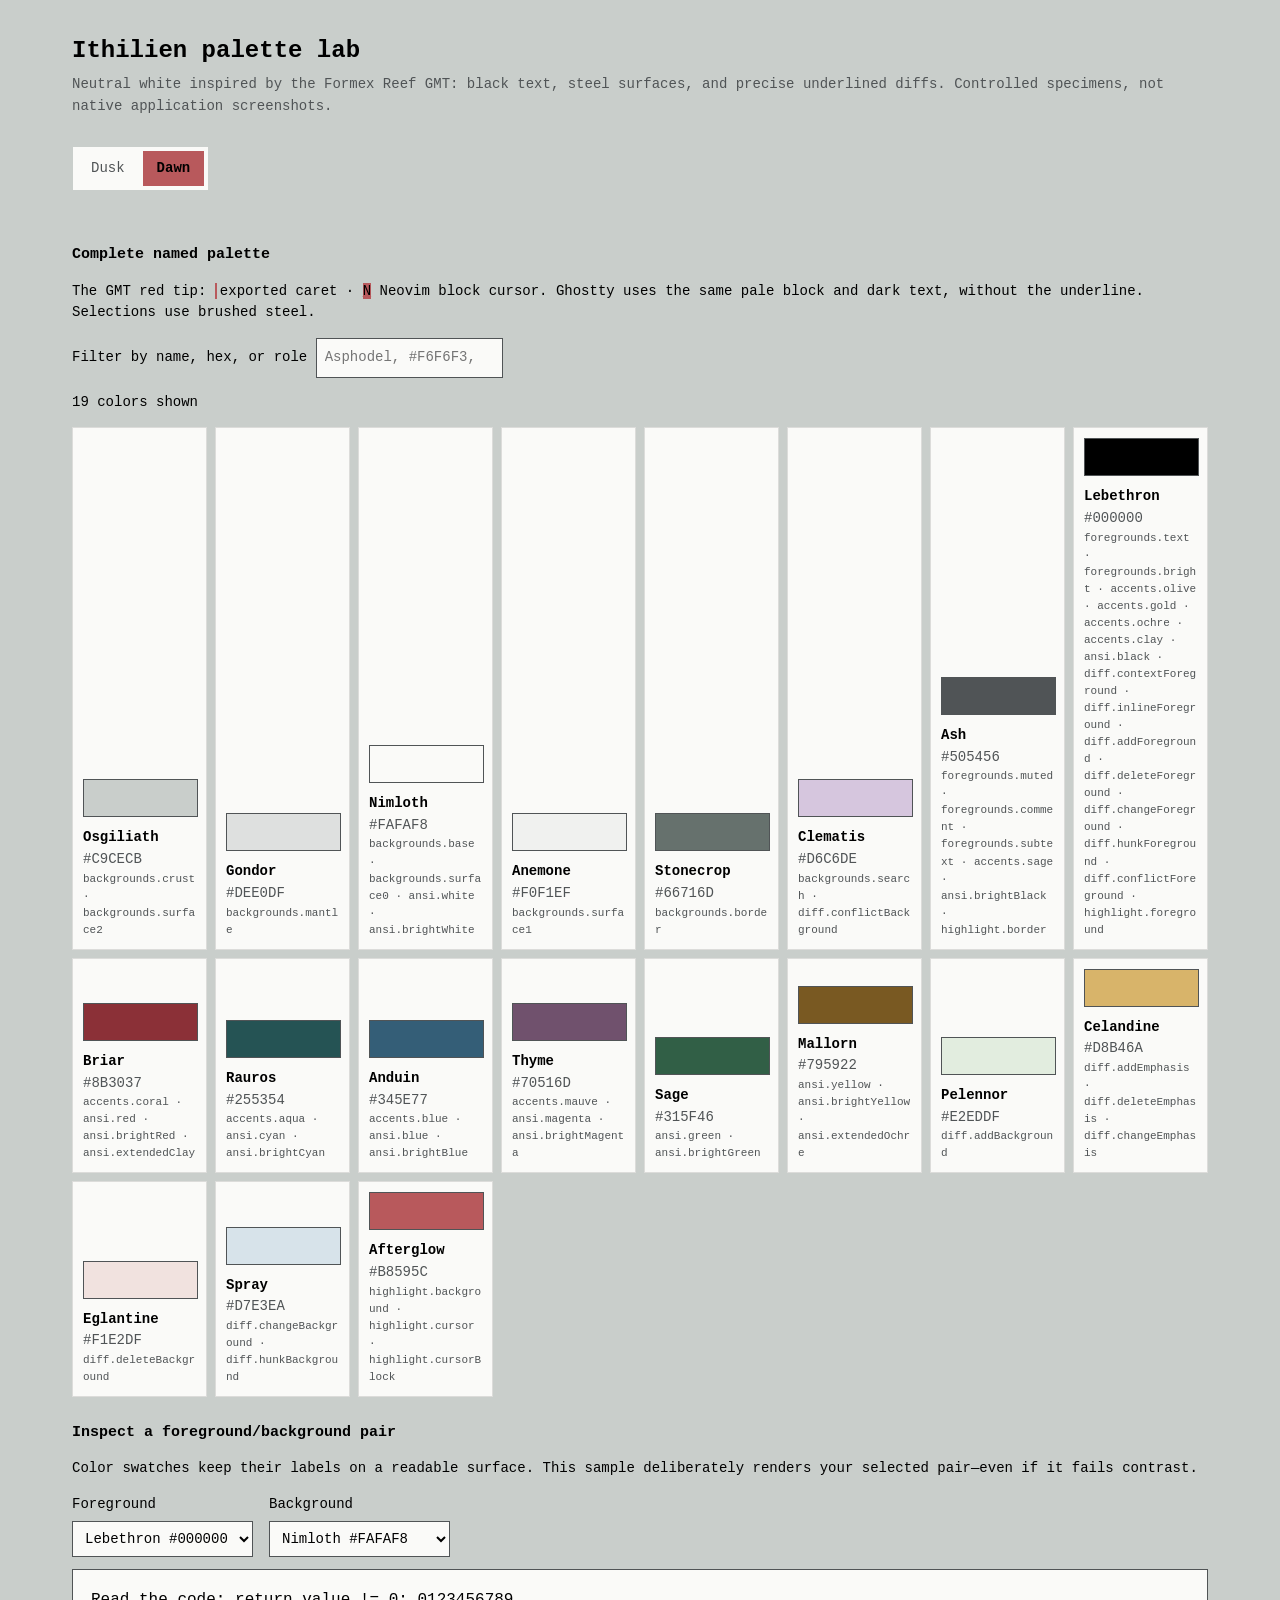
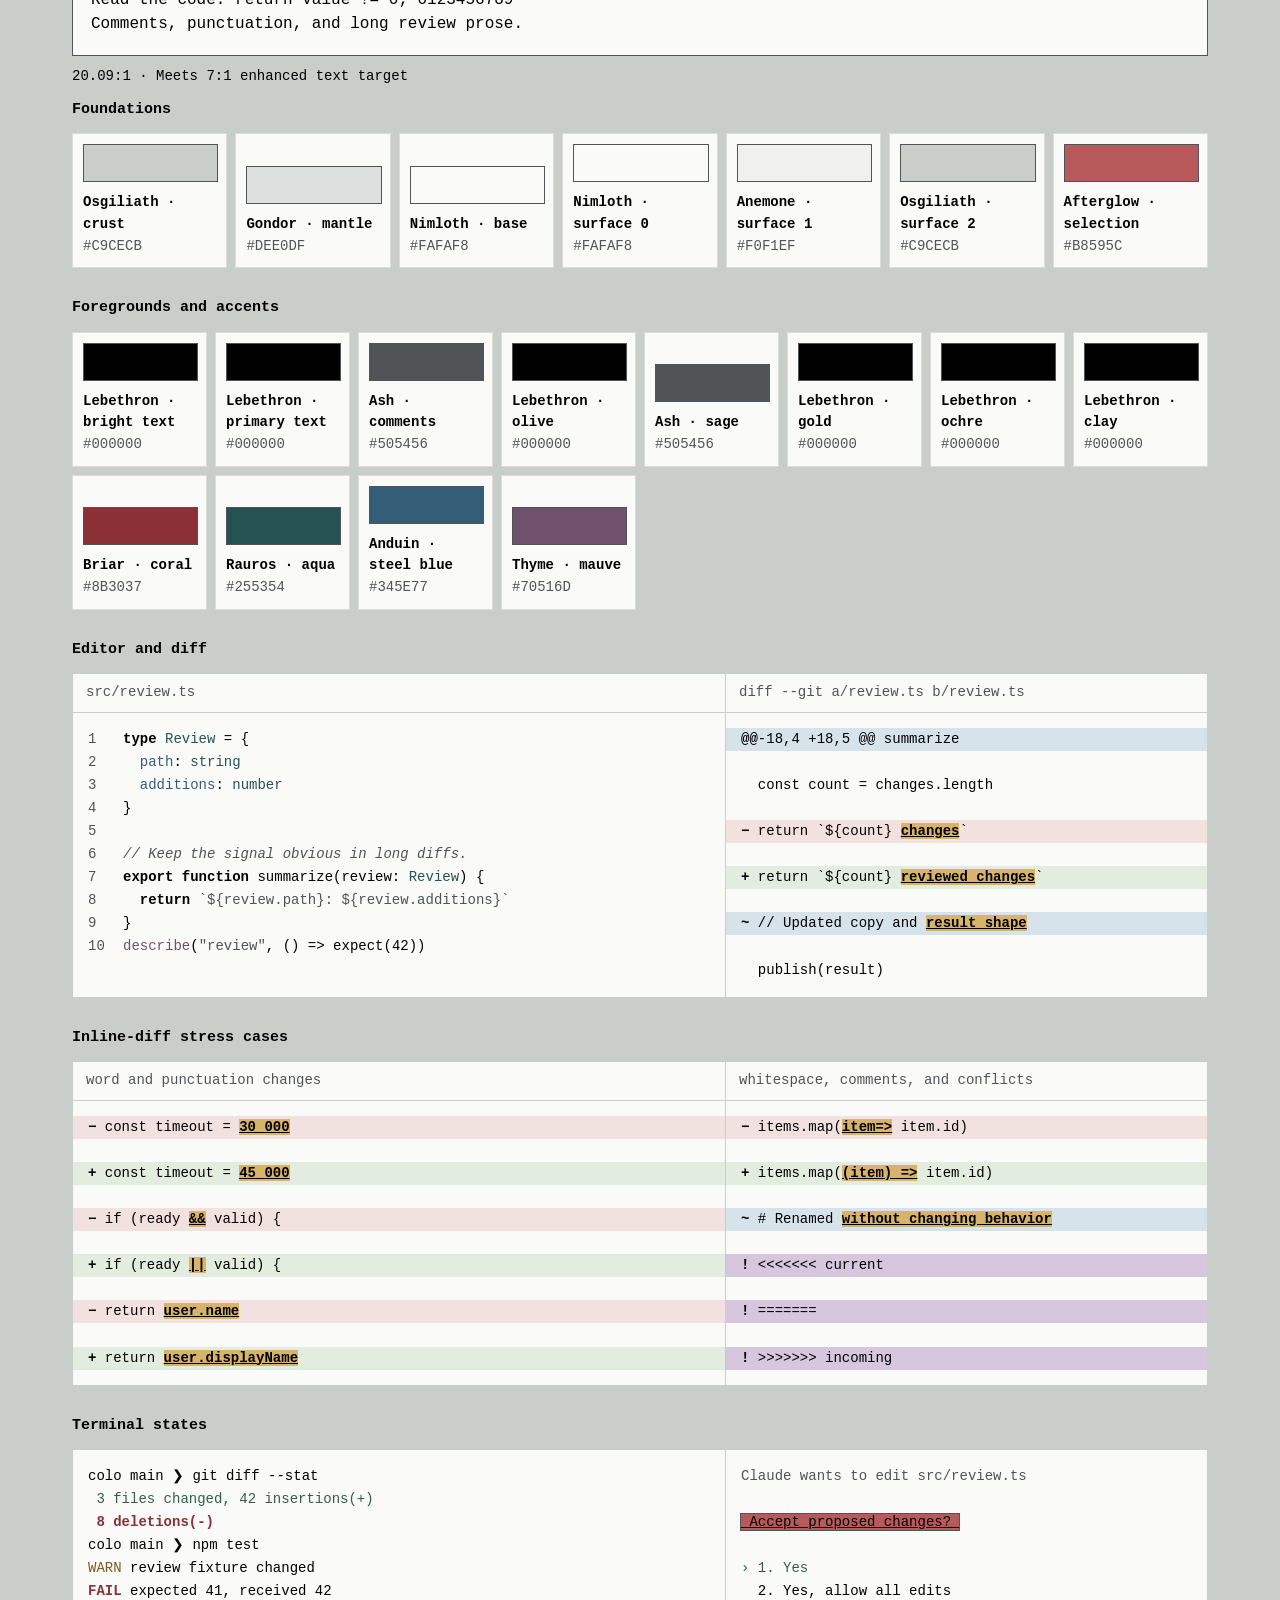
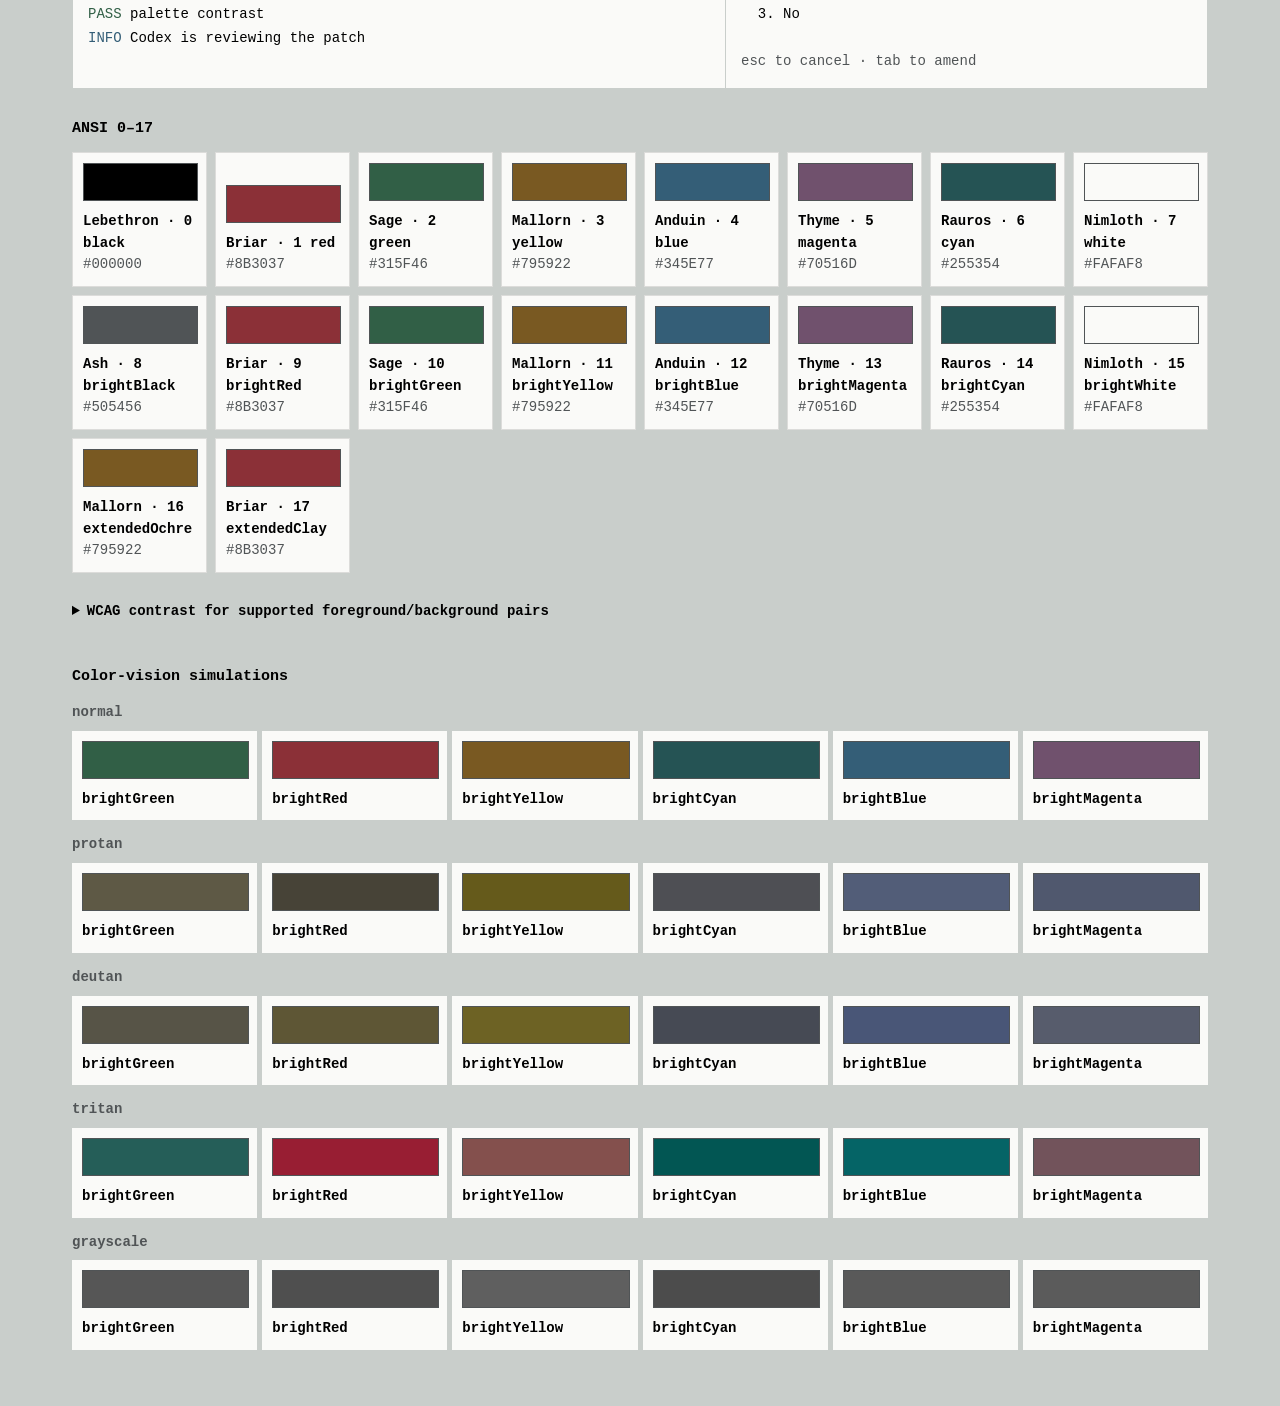
==== commit 525c4473: "Consolidate Harlond into Osgiliath and use four-column palette chart" ====
--- a/palette-preview.html
+++ b/palette-preview.html
@@ -298,8 +298,8 @@
   </main>
   <script>
     /* GENERATED_DATA_START */
-    const generatedPalettes = {"night":{"colorSpace":"sRGB","highlight":{"background":"#B17232","foreground":"#000000"},"name":"Ithilien Dusk","slug":"ithilien-dusk","polarity":"dark","backgrounds":{"crust":"#10110D","mantle":"#13140F","base":"#171812","surface0":"#202219","surface1":"#292C20","surface2":"#35392A"},"foregrounds":{"muted":"#777264","comment":"#A09880","subtext":"#B9AD91","text":"#C9BA99","bright":"#E4D3AD"},"accents":{"olive":"#A6AD7C","sage":"#9FB483","gold":"#D1B56F","ochre":"#C99B62","clay":"#CC8668","coral":"#DA8075","aqua":"#82AAA0","blue":"#94B0BA","mauve":"#B09BA9"},"ansi":{"black":"#13140F","red":"#DA8075","green":"#9FB483","yellow":"#D1B56F","blue":"#94B0BA","magenta":"#B09BA9","cyan":"#82AAA0","white":"#B9AD91","brightBlack":"#777264","brightRed":"#EEAAA1","brightGreen":"#C4DCA9","brightYellow":"#E2C77E","brightBlue":"#B3C5CF","brightMagenta":"#D8B4C2","brightCyan":"#A9C9C1","brightWhite":"#E4D3AD","extendedOchre":"#C99B62","extendedClay":"#CC8668"},"diff":{"contextForeground":"#B9AD91","inlineForeground":"#E4D3AD","addForeground":"#C4DCA9","addBackground":"#202B1C","addEmphasis":"#304526","deleteForeground":"#EEAAA1","deleteBackground":"#301C1A","deleteEmphasis":"#52302B","changeForeground":"#E2C77E","changeBackground":"#3A301C","changeEmphasis":"#4A3B20","hunkForeground":"#A9C9C1","hunkBackground":"#1D2724","conflictForeground":"#D8B4C2","conflictBackground":"#35242D"},"colorNames":{}},"day":{"colorSpace":"sRGB","highlight":{"background":"#B8595C","foreground":"#000000","border":"#505456","cursor":"#B8595C","cursorBlock":"#B8595C"},"name":"Ithilien Dawn","slug":"ithilien-dawn","polarity":"light","backgrounds":{"crust":"#C9CECB","mantle":"#DEE0DF","base":"#FAFAF8","surface0":"#FAFAF8","surface1":"#F0F1EF","surface2":"#B3CBD8","border":"#66716D","search":"#D6C6DE"},"foregrounds":{"muted":"#505456","comment":"#505456","subtext":"#505456","text":"#000000","bright":"#000000"},"accents":{"olive":"#000000","sage":"#505456","gold":"#000000","ochre":"#000000","clay":"#000000","coral":"#8B3037","aqua":"#255354","blue":"#345E77","mauve":"#70516D"},"ansi":{"black":"#000000","red":"#8B3037","green":"#315F46","yellow":"#795922","blue":"#345E77","magenta":"#70516D","cyan":"#255354","white":"#FAFAF8","brightBlack":"#505456","brightRed":"#8B3037","brightGreen":"#315F46","brightYellow":"#795922","brightBlue":"#345E77","brightMagenta":"#70516D","brightCyan":"#255354","brightWhite":"#FAFAF8","extendedOchre":"#795922","extendedClay":"#8B3037"},"diff":{"contextForeground":"#000000","inlineForeground":"#000000","addForeground":"#000000","addBackground":"#E2EDDF","addEmphasis":"#D8B46A","deleteForeground":"#000000","deleteBackground":"#F1E2DF","deleteEmphasis":"#D8B46A","changeForeground":"#000000","changeBackground":"#D7E3EA","changeEmphasis":"#D8B46A","hunkForeground":"#000000","hunkBackground":"#D7E3EA","conflictForeground":"#000000","conflictBackground":"#D6C6DE"},"colorNames":{"#000000":"Lebethron","#505456":"Ash","#66716D":"Stonecrop","#B8595C":"Afterglow","#315F46":"Sage","#345E77":"Anduin","#795922":"Mallorn","#70516D":"Thyme","#E2EDDF":"Pelennor","#F1E2DF":"Eglantine","#D7E3EA":"Spray","#B3CBD8":"Harlond","#D8B46A":"Celandine","#D6C6DE":"Clematis","#FAFAF8":"Nimloth","#DEE0DF":"Gondor","#F0F1EF":"Anemone","#C9CECB":"Osgiliath","#8B3037":"Briar","#255354":"Rauros"}}};
-    const generatedAudits = {"night":{"palette":"Ithilien Dusk","colorSpace":"sRGB","passed":true,"failures":[],"contrast":[{"name":"muted UI","foreground":"#777264","background":"#171812","wcag":3.72,"wcagTarget":3.0,"apcaLc":-27.3,"apcaTarget":25,"passed":true},{"name":"comments","foreground":"#A09880","background":"#171812","wcag":6.21,"wcagTarget":4.5,"apcaLc":-45.7,"apcaTarget":45,"passed":true},{"name":"secondary text","foreground":"#B9AD91","background":"#171812","wcag":8.04,"wcagTarget":7.0,"apcaLc":-57.3,"apcaTarget":55,"passed":true},{"name":"normal text","foreground":"#C9BA99","background":"#171812","wcag":9.33,"wcagTarget":7.0,"apcaLc":-64.8,"apcaTarget":60,"passed":true},{"name":"bright text","foreground":"#E4D3AD","background":"#171812","wcag":12.09,"wcagTarget":7.0,"apcaLc":-79.7,"apcaTarget":75,"passed":true},{"name":"highlighted text","foreground":"#000000","background":"#B17232","wcag":5.32,"wcagTarget":4.5,"apcaLc":37.5,"apcaTarget":35,"passed":true},{"name":"highlight edge on Ithilien Dusk","foreground":"#B17232","background":"#171812","wcag":4.53,"wcagTarget":3.0,"apcaLc":-34.0,"apcaTarget":0,"passed":true},{"name":"highlight edge on white","foreground":"#B17232","background":"#FFFFFF","wcag":3.95,"wcagTarget":3.0,"apcaLc":66.6,"apcaTarget":0,"passed":true},{"name":"syntax olive","foreground":"#A6AD7C","background":"#171812","wcag":7.56,"wcagTarget":4.5,"apcaLc":-54.4,"apcaTarget":44,"passed":true},{"name":"syntax sage","foreground":"#9FB483","background":"#171812","wcag":7.94,"wcagTarget":4.5,"apcaLc":-56.7,"apcaTarget":44,"passed":true},{"name":"syntax gold","foreground":"#D1B56F","background":"#171812","wcag":8.97,"wcagTarget":4.5,"apcaLc":-62.9,"apcaTarget":44,"passed":true},{"name":"syntax ochre","foreground":"#C99B62","background":"#171812","wcag":7.1,"wcagTarget":4.5,"apcaLc":-51.6,"apcaTarget":44,"passed":true},{"name":"syntax clay","foreground":"#CC8668","background":"#171812","wcag":6.1,"wcagTarget":4.5,"apcaLc":-45.2,"apcaTarget":44,"passed":true},{"name":"syntax coral","foreground":"#DA8075","background":"#171812","wcag":6.23,"wcagTarget":4.5,"apcaLc":-46.2,"apcaTarget":44,"passed":true},{"name":"syntax aqua","foreground":"#82AAA0","background":"#171812","wcag":6.98,"wcagTarget":4.5,"apcaLc":-50.8,"apcaTarget":44,"passed":true},{"name":"syntax blue","foreground":"#94B0BA","background":"#171812","wcag":7.81,"wcagTarget":4.5,"apcaLc":-55.9,"apcaTarget":44,"passed":true},{"name":"syntax mauve","foreground":"#B09BA9","background":"#171812","wcag":6.9,"wcagTarget":4.5,"apcaLc":-50.2,"apcaTarget":44,"passed":true},{"name":"diff add","foreground":"#C4DCA9","background":"#202B1C","wcag":9.94,"wcagTarget":7.0,"apcaLc":-77.0,"apcaTarget":60,"passed":true},{"name":"diff delete","foreground":"#EEAAA1","background":"#301C1A","wcag":8.34,"wcagTarget":7.0,"apcaLc":-63.3,"apcaTarget":60,"passed":true},{"name":"diff change","foreground":"#E2C77E","background":"#3A301C","wcag":7.84,"wcagTarget":7.0,"apcaLc":-68.6,"apcaTarget":60,"passed":true},{"name":"diff hunk","foreground":"#A9C9C1","background":"#1D2724","wcag":8.63,"wcagTarget":7.0,"apcaLc":-67.0,"apcaTarget":60,"passed":true},{"name":"inline add","foreground":"#E4D3AD","background":"#304526","wcag":7.09,"wcagTarget":7.0,"apcaLc":-71.1,"apcaTarget":60,"passed":true},{"name":"inline delete","foreground":"#E4D3AD","background":"#52302B","wcag":7.83,"wcagTarget":7.0,"apcaLc":-73.0,"apcaTarget":60,"passed":true},{"name":"inline change","foreground":"#E4D3AD","background":"#4A3B20","wcag":7.34,"wcagTarget":7.0,"apcaLc":-71.8,"apcaTarget":60,"passed":true},{"name":"inline diff marker","foreground":"#000000","background":"#B17232","wcag":5.32,"wcagTarget":4.5,"apcaLc":37.5,"apcaTarget":35,"passed":true},{"name":"conflict marker","foreground":"#D8B4C2","background":"#35242D","wcag":7.79,"wcagTarget":7.0,"apcaLc":-63.5,"apcaTarget":60,"passed":true},{"name":"ANSI red","foreground":"#DA8075","background":"#171812","wcag":6.23,"wcagTarget":4.5,"apcaLc":-46.2,"apcaTarget":44,"passed":true},{"name":"ANSI green","foreground":"#9FB483","background":"#171812","wcag":7.94,"wcagTarget":4.5,"apcaLc":-56.7,"apcaTarget":44,"passed":true},{"name":"ANSI yellow","foreground":"#D1B56F","background":"#171812","wcag":8.97,"wcagTarget":4.5,"apcaLc":-62.9,"apcaTarget":44,"passed":true},{"name":"ANSI blue","foreground":"#94B0BA","background":"#171812","wcag":7.81,"wcagTarget":4.5,"apcaLc":-55.9,"apcaTarget":44,"passed":true},{"name":"ANSI magenta","foreground":"#B09BA9","background":"#171812","wcag":6.9,"wcagTarget":4.5,"apcaLc":-50.2,"apcaTarget":44,"passed":true},{"name":"ANSI cyan","foreground":"#82AAA0","background":"#171812","wcag":6.98,"wcagTarget":4.5,"apcaLc":-50.8,"apcaTarget":44,"passed":true},{"name":"ANSI white","foreground":"#B9AD91","background":"#171812","wcag":8.04,"wcagTarget":4.5,"apcaLc":-57.3,"apcaTarget":44,"passed":true},{"name":"ANSI brightBlack","foreground":"#777264","background":"#171812","wcag":3.72,"wcagTarget":3.0,"apcaLc":-27.3,"apcaTarget":20,"passed":true},{"name":"ANSI brightRed","foreground":"#EEAAA1","background":"#171812","wcag":9.27,"wcagTarget":4.5,"apcaLc":-64.6,"apcaTarget":44,"passed":true},{"name":"ANSI brightGreen","foreground":"#C4DCA9","background":"#171812","wcag":12.04,"wcagTarget":4.5,"apcaLc":-79.4,"apcaTarget":44,"passed":true},{"name":"ANSI brightYellow","foreground":"#E2C77E","background":"#171812","wcag":10.8,"wcagTarget":4.5,"apcaLc":-73.0,"apcaTarget":44,"passed":true},{"name":"ANSI brightBlue","foreground":"#B3C5CF","background":"#171812","wcag":10.04,"wcagTarget":4.5,"apcaLc":-68.8,"apcaTarget":44,"passed":true},{"name":"ANSI brightMagenta","foreground":"#D8B4C2","background":"#171812","wcag":9.55,"wcagTarget":4.5,"apcaLc":-66.1,"apcaTarget":44,"passed":true},{"name":"ANSI brightCyan","foreground":"#A9C9C1","background":"#171812","wcag":10.05,"wcagTarget":4.5,"apcaLc":-68.8,"apcaTarget":44,"passed":true},{"name":"ANSI brightWhite","foreground":"#E4D3AD","background":"#171812","wcag":12.09,"wcagTarget":4.5,"apcaLc":-79.7,"apcaTarget":44,"passed":true},{"name":"ANSI extendedOchre","foreground":"#C99B62","background":"#171812","wcag":7.1,"wcagTarget":4.5,"apcaLc":-51.6,"apcaTarget":44,"passed":true},{"name":"ANSI extendedClay","foreground":"#CC8668","background":"#171812","wcag":6.1,"wcagTarget":4.5,"apcaLc":-45.2,"apcaTarget":44,"passed":true}],"inlineEmphasisReview":[{"state":"add","lineContrast":1.408,"lineDeltaEOK":{"normal":0.0938,"protan":0.0961,"deutan":0.0924,"tritan":0.0909,"grayscale":0.0923}},{"state":"delete","lineContrast":1.39,"lineDeltaEOK":{"normal":0.0997,"protan":0.0899,"deutan":0.1001,"tritan":0.1017,"grayscale":0.0959}},{"state":"change","lineContrast":1.196,"lineDeltaEOK":{"normal":0.0483,"protan":0.0451,"deutan":0.0491,"tritan":0.0486,"grayscale":0.0465}}],"changedLineCanvasReview":{"normal":0.112,"protan":0.1042,"deutan":0.1138,"tritan":0.1129,"grayscale":0.1077},"surfaceObservations":[{"name":"muted on base","foreground":"#777264","background":"#171812","wcag":3.72,"target":4.5,"passed":false},{"name":"comment on base","foreground":"#A09880","background":"#171812","wcag":6.21,"target":4.5,"passed":true},{"name":"subtext on base","foreground":"#B9AD91","background":"#171812","wcag":8.04,"target":4.5,"passed":true},{"name":"text on base","foreground":"#C9BA99","background":"#171812","wcag":9.33,"target":4.5,"passed":true},{"name":"bright on base","foreground":"#E4D3AD","background":"#171812","wcag":12.09,"target":4.5,"passed":true},{"name":"olive on base","foreground":"#A6AD7C","background":"#171812","wcag":7.56,"target":4.5,"passed":true},{"name":"sage on base","foreground":"#9FB483","background":"#171812","wcag":7.94,"target":4.5,"passed":true},{"name":"gold on base","foreground":"#D1B56F","background":"#171812","wcag":8.97,"target":4.5,"passed":true},{"name":"ochre on base","foreground":"#C99B62","background":"#171812","wcag":7.1,"target":4.5,"passed":true},{"name":"clay on base","foreground":"#CC8668","background":"#171812","wcag":6.1,"target":4.5,"passed":true},{"name":"coral on base","foreground":"#DA8075","background":"#171812","wcag":6.23,"target":4.5,"passed":true},{"name":"aqua on base","foreground":"#82AAA0","background":"#171812","wcag":6.98,"target":4.5,"passed":true},{"name":"blue on base","foreground":"#94B0BA","background":"#171812","wcag":7.81,"target":4.5,"passed":true},{"name":"mauve on base","foreground":"#B09BA9","background":"#171812","wcag":6.9,"target":4.5,"passed":true},{"name":"muted on mantle","foreground":"#777264","background":"#13140F","wcag":3.86,"target":4.5,"passed":false},{"name":"comment on mantle","foreground":"#A09880","background":"#13140F","wcag":6.43,"target":4.5,"passed":true},{"name":"subtext on mantle","foreground":"#B9AD91","background":"#13140F","wcag":8.33,"target":4.5,"passed":true},{"name":"text on mantle","foreground":"#C9BA99","background":"#13140F","wcag":9.67,"target":4.5,"passed":true},{"name":"bright on mantle","foreground":"#E4D3AD","background":"#13140F","wcag":12.53,"target":4.5,"passed":true},{"name":"olive on mantle","foreground":"#A6AD7C","background":"#13140F","wcag":7.83,"target":4.5,"passed":true},{"name":"sage on mantle","foreground":"#9FB483","background":"#13140F","wcag":8.22,"target":4.5,"passed":true},{"name":"gold on mantle","foreground":"#D1B56F","background":"#13140F","wcag":9.3,"target":4.5,"passed":true},{"name":"ochre on mantle","foreground":"#C99B62","background":"#13140F","wcag":7.36,"target":4.5,"passed":true},{"name":"clay on mantle","foreground":"#CC8668","background":"#13140F","wcag":6.33,"target":4.5,"passed":true},{"name":"coral on mantle","foreground":"#DA8075","background":"#13140F","wcag":6.46,"target":4.5,"passed":true},{"name":"aqua on mantle","foreground":"#82AAA0","background":"#13140F","wcag":7.23,"target":4.5,"passed":true},{"name":"blue on mantle","foreground":"#94B0BA","background":"#13140F","wcag":8.09,"target":4.5,"passed":true},{"name":"mauve on mantle","foreground":"#B09BA9","background":"#13140F","wcag":7.15,"target":4.5,"passed":true},{"name":"muted on surface0","foreground":"#777264","background":"#202219","wcag":3.35,"target":4.5,"passed":false},{"name":"comment on surface0","foreground":"#A09880","background":"#202219","wcag":5.6,"target":4.5,"passed":true},{"name":"subtext on surface0","foreground":"#B9AD91","background":"#202219","wcag":7.24,"target":4.5,"passed":true},{"name":"text on surface0","foreground":"#C9BA99","background":"#202219","wcag":8.41,"target":4.5,"passed":true},{"name":"bright on surface0","foreground":"#E4D3AD","background":"#202219","wcag":10.9,"target":4.5,"passed":true},{"name":"olive on surface0","foreground":"#A6AD7C","background":"#202219","wcag":6.82,"target":4.5,"passed":true},{"name":"sage on surface0","foreground":"#9FB483","background":"#202219","wcag":7.15,"target":4.5,"passed":true},{"name":"gold on surface0","foreground":"#D1B56F","background":"#202219","wcag":8.09,"target":4.5,"passed":true},{"name":"ochre on surface0","foreground":"#C99B62","background":"#202219","wcag":6.4,"target":4.5,"passed":true},{"name":"clay on surface0","foreground":"#CC8668","background":"#202219","wcag":5.5,"target":4.5,"passed":true},{"name":"coral on surface0","foreground":"#DA8075","background":"#202219","wcag":5.62,"target":4.5,"passed":true},{"name":"aqua on surface0","foreground":"#82AAA0","background":"#202219","wcag":6.29,"target":4.5,"passed":true},{"name":"blue on surface0","foreground":"#94B0BA","background":"#202219","wcag":7.04,"target":4.5,"passed":true},{"name":"mauve on surface0","foreground":"#B09BA9","background":"#202219","wcag":6.22,"target":4.5,"passed":true},{"name":"muted on surface1","foreground":"#777264","background":"#292C20","wcag":2.97,"target":4.5,"passed":false},{"name":"comment on surface1","foreground":"#A09880","background":"#292C20","wcag":4.95,"target":4.5,"passed":true},{"name":"subtext on surface1","foreground":"#B9AD91","background":"#292C20","wcag":6.4,"target":4.5,"passed":true},{"name":"text on surface1","foreground":"#C9BA99","background":"#292C20","wcag":7.43,"target":4.5,"passed":true},{"name":"bright on surface1","foreground":"#E4D3AD","background":"#292C20","wcag":9.64,"target":4.5,"passed":true},{"name":"olive on surface1","foreground":"#A6AD7C","background":"#292C20","wcag":6.03,"target":4.5,"passed":true},{"name":"sage on surface1","foreground":"#9FB483","background":"#292C20","wcag":6.32,"target":4.5,"passed":true},{"name":"gold on surface1","foreground":"#D1B56F","background":"#292C20","wcag":7.15,"target":4.5,"passed":true},{"name":"ochre on surface1","foreground":"#C99B62","background":"#292C20","wcag":5.66,"target":4.5,"passed":true},{"name":"clay on surface1","foreground":"#CC8668","background":"#292C20","wcag":4.86,"target":4.5,"passed":true},{"name":"coral on surface1","foreground":"#DA8075","background":"#292C20","wcag":4.97,"target":4.5,"passed":true},{"name":"aqua on surface1","foreground":"#82AAA0","background":"#292C20","wcag":5.56,"target":4.5,"passed":true},{"name":"blue on surface1","foreground":"#94B0BA","background":"#292C20","wcag":6.22,"target":4.5,"passed":true},{"name":"mauve on surface1","foreground":"#B09BA9","background":"#292C20","wcag":5.5,"target":4.5,"passed":true},{"name":"chrome text on crust","foreground":"#C9BA99","background":"#10110D","wcag":9.9,"target":4.5,"passed":true},{"name":"chrome subtext on crust","foreground":"#B9AD91","background":"#10110D","wcag":8.53,"target":4.5,"passed":true},{"name":"chrome bright on crust","foreground":"#E4D3AD","background":"#10110D","wcag":12.83,"target":4.5,"passed":true},{"name":"chrome text on surface2","foreground":"#C9BA99","background":"#35392A","wcag":6.2,"target":4.5,"passed":true},{"name":"chrome subtext on surface2","foreground":"#B9AD91","background":"#35392A","wcag":5.34,"target":4.5,"passed":true},{"name":"chrome bright on surface2","foreground":"#E4D3AD","background":"#35392A","wcag":8.03,"target":4.5,"passed":true},{"name":"inactive status label","foreground":"#777264","background":"#13140F","wcag":3.86,"target":4.5,"passed":false},{"name":"popup border","foreground":"#35392A","background":"#202219","wcag":1.36,"target":3.0,"passed":false},{"name":"search result","foreground":"#C9BA99","background":"#4A3B20","wcag":5.66,"target":4.5,"passed":true},{"name":"selected popup kind","foreground":"#B9AD91","background":"#B17232","wcag":1.78,"target":4.5,"passed":false},{"name":"selected popup extra","foreground":"#777264","background":"#B17232","wcag":1.22,"target":4.5,"passed":false},{"name":"substitution","foreground":"#C9BA99","background":"#EEAAA1","wcag":1.01,"target":4.5,"passed":false},{"name":"error annotation","foreground":"#C9BA99","background":"#DA8075","wcag":1.5,"target":4.5,"passed":false},{"name":"tab label on crust","foreground":"#777264","background":"#10110D","wcag":3.95,"target":4.5,"passed":false},{"name":"Neovim DiffText","foreground":"#000000","background":"#B17232","wcag":5.32,"target":4.5,"passed":true},{"name":"selection edge on mantle","foreground":"#B17232","background":"#13140F","wcag":4.69,"target":3.0,"passed":true},{"name":"selection edge on surface0","foreground":"#B17232","background":"#202219","wcag":4.08,"target":3.0,"passed":true},{"name":"selection edge on surface1","foreground":"#B17232","background":"#292C20","wcag":3.61,"target":3.0,"passed":true},{"name":"git add sign","foreground":"#C4DCA9","background":"#171812","wcag":12.04,"target":4.5,"passed":true},{"name":"git delete sign","foreground":"#EEAAA1","background":"#171812","wcag":9.27,"target":4.5,"passed":true},{"name":"git change sign","foreground":"#E2C77E","background":"#171812","wcag":10.8,"target":4.5,"passed":true},{"name":"status olive","foreground":"#171812","background":"#A6AD7C","wcag":7.56,"target":4.5,"passed":true},{"name":"status sage","foreground":"#171812","background":"#9FB483","wcag":7.94,"target":4.5,"passed":true},{"name":"status mauve","foreground":"#171812","background":"#B09BA9","wcag":6.9,"target":4.5,"passed":true},{"name":"status coral","foreground":"#171812","background":"#DA8075","wcag":6.23,"target":4.5,"passed":true},{"name":"status gold","foreground":"#171812","background":"#D1B56F","wcag":8.97,"target":4.5,"passed":true}],"semanticRoleReview":[{"name":"numbers/keywords","deltaEOK":{"normal":0.0572,"protan":0.056,"deutan":0.0389,"tritan":0.0486,"grayscale":0.0403}},{"name":"information/hints","deltaEOK":{"normal":0.0461,"protan":0.0399,"deutan":0.0396,"tritan":0.0349,"grayscale":0.0306}},{"name":"operators/strings","deltaEOK":{"normal":0.0192,"protan":0.0177,"deutan":0.0119,"tritan":0.0231,"grayscale":0.0134}},{"name":"keywords/errors","deltaEOK":{"normal":0.0352,"protan":0.0202,"deutan":0.0152,"tritan":0.0286,"grayscale":0.0054}}],"colors":{"backgrounds.crust":{"hex":"#10110D","oklch":[0.1749,0.0082,118.7],"inSrgb":true,"simulations":{"protan":"#12110D","deutan":"#11110D","tritan":"#101110","grayscale":"#111111"}},"backgrounds.mantle":{"hex":"#13140F","oklch":[0.1882,0.0099,116.5],"inSrgb":true,"simulations":{"protan":"#15130F","deutan":"#15140F","tritan":"#141313","grayscale":"#131313"}},"backgrounds.base":{"hex":"#171812","oklch":[0.2057,0.0116,115.1],"inSrgb":true,"simulations":{"protan":"#191712","deutan":"#191712","tritan":"#181716","grayscale":"#171717"}},"backgrounds.surface0":{"hex":"#202219","oklch":[0.2467,0.0167,117.8],"inSrgb":true,"simulations":{"protan":"#232118","deutan":"#232119","tritan":"#212120","grayscale":"#212121"}},"backgrounds.surface1":{"hex":"#292C20","oklch":[0.2861,0.0215,119.2],"inSrgb":true,"simulations":{"protan":"#2E2B1F","deutan":"#2D2B20","tritan":"#2A2B29","grayscale":"#2B2B2B"}},"backgrounds.surface2":{"hex":"#35392A","oklch":[0.3359,0.0259,119.9],"inSrgb":true,"simulations":{"protan":"#3B3729","deutan":"#3A372B","tritan":"#363735","grayscale":"#373737"}},"highlight.background":{"hex":"#B17232","oklch":[0.6072,0.1119,63.1],"inSrgb":true,"simulations":{"protan":"#86772B","deutan":"#958633","tritan":"#C16464","grayscale":"#808080"}},"highlight.foreground":{"hex":"#000000","oklch":[0.0,0.0,null],"inSrgb":true,"simulations":{"protan":"#000000","deutan":"#000000","tritan":"#000000","grayscale":"#000000"}},"foregrounds.muted":{"hex":"#777264","oklch":[0.5524,0.0219,90.6],"inSrgb":true,"simulations":{"protan":"#757163","deutan":"#777364","tritan":"#7A706E","grayscale":"#727272"}},"foregrounds.comment":{"hex":"#A09880","oklch":[0.6799,0.0353,91.8],"inSrgb":true,"simulations":{"protan":"#9E977F","deutan":"#A09981","tritan":"#A59491","grayscale":"#989898"}},"foregrounds.subtext":{"hex":"#B9AD91","oklch":[0.7503,0.041,87.6],"inSrgb":true,"simulations":{"protan":"#B4AC8F","deutan":"#B7AF92","tritan":"#C0A8A5","grayscale":"#AEAEAE"}},"foregrounds.text":{"hex":"#C9BA99","oklch":[0.7929,0.0479,86.4],"inSrgb":true,"simulations":{"protan":"#C2B997","deutan":"#C6BD9A","tritan":"#D1B4B1","grayscale":"#BBBBBB"}},"foregrounds.bright":{"hex":"#E4D3AD","oklch":[0.8712,0.0537,86.7],"inSrgb":true,"simulations":{"protan":"#DCD2AB","deutan":"#E1D6AE","tritan":"#EDCDC9","grayscale":"#D4D4D4"}},"accents.olive":{"hex":"#A6AD7C","oklch":[0.7296,0.0675,114.7],"inSrgb":true,"simulations":{"protan":"#B4A879","deutan":"#B4A97E","tritan":"#ACA7A0","grayscale":"#A9A9A9"}},"accents.sage":{"hex":"#9FB483","oklch":[0.7411,0.0716,126.9],"inSrgb":true,"simulations":{"protan":"#B9AE80","deutan":"#B6AC85","tritan":"#A2AFA7","grayscale":"#ADADAD"}},"accents.gold":{"hex":"#D1B56F","oklch":[0.782,0.0949,88.4],"inSrgb":true,"simulations":{"protan":"#C4B369","deutan":"#CBBB71","tritan":"#DFAAA4","grayscale":"#B8B8B8"}},"accents.ochre":{"hex":"#C99B62","oklch":[0.7201,0.0923,71.4],"inSrgb":true,"simulations":{"protan":"#AB9D5D","deutan":"#B6A863","tritan":"#D8908D","grayscale":"#A3A3A3"}},"accents.clay":{"hex":"#CC8668","oklch":[0.6848,0.0964,43.9],"inSrgb":true,"simulations":{"protan":"#988E66","deutan":"#A99D68","tritan":"#DC7A7E","grayscale":"#979797"}},"accents.coral":{"hex":"#DA8075","oklch":[0.6941,0.1134,27.8],"inSrgb":true,"simulations":{"protan":"#948D74","deutan":"#AAA074","tritan":"#EB737D","grayscale":"#999999"}},"accents.aqua":{"hex":"#82AAA0","oklch":[0.7058,0.0458,177.9],"inSrgb":true,"simulations":{"protan":"#A7A5A0","deutan":"#9FA0A1","tritan":"#78ABA7","grayscale":"#A2A2A2"}},"accents.blue":{"hex":"#94B0BA","oklch":[0.7394,0.034,221.4],"inSrgb":true,"simulations":{"protan":"#AAAEBB","deutan":"#A4A9BA","tritan":"#89B3B3","grayscale":"#ABABAB"}},"accents.mauve":{"hex":"#B09BA9","oklch":[0.7122,0.0314,338.1],"inSrgb":true,"simulations":{"protan":"#9B9FAA","deutan":"#A0A2A8","tritan":"#B39BA0","grayscale":"#A1A1A1"}},"ansi.black":{"hex":"#13140F","oklch":[0.1882,0.0099,116.5],"inSrgb":true,"simulations":{"protan":"#15130F","deutan":"#15140F","tritan":"#141313","grayscale":"#131313"}},"ansi.red":{"hex":"#DA8075","oklch":[0.6941,0.1134,27.8],"inSrgb":true,"simulations":{"protan":"#948D74","deutan":"#AAA074","tritan":"#EB737D","grayscale":"#999999"}},"ansi.green":{"hex":"#9FB483","oklch":[0.7411,0.0716,126.9],"inSrgb":true,"simulations":{"protan":"#B9AE80","deutan":"#B6AC85","tritan":"#A2AFA7","grayscale":"#ADADAD"}},"ansi.yellow":{"hex":"#D1B56F","oklch":[0.782,0.0949,88.4],"inSrgb":true,"simulations":{"protan":"#C4B369","deutan":"#CBBB71","tritan":"#DFAAA4","grayscale":"#B8B8B8"}},"ansi.blue":{"hex":"#94B0BA","oklch":[0.7394,0.034,221.4],"inSrgb":true,"simulations":{"protan":"#AAAEBB","deutan":"#A4A9BA","tritan":"#89B3B3","grayscale":"#ABABAB"}},"ansi.magenta":{"hex":"#B09BA9","oklch":[0.7122,0.0314,338.1],"inSrgb":true,"simulations":{"protan":"#9B9FAA","deutan":"#A0A2A8","tritan":"#B39BA0","grayscale":"#A1A1A1"}},"ansi.cyan":{"hex":"#82AAA0","oklch":[0.7058,0.0458,177.9],"inSrgb":true,"simulations":{"protan":"#A7A5A0","deutan":"#9FA0A1","tritan":"#78ABA7","grayscale":"#A2A2A2"}},"ansi.white":{"hex":"#B9AD91","oklch":[0.7503,0.041,87.6],"inSrgb":true,"simulations":{"protan":"#B4AC8F","deutan":"#B7AF92","tritan":"#C0A8A5","grayscale":"#AEAEAE"}},"ansi.brightBlack":{"hex":"#777264","oklch":[0.5524,0.0219,90.6],"inSrgb":true,"simulations":{"protan":"#757163","deutan":"#777364","tritan":"#7A706E","grayscale":"#727272"}},"ansi.brightRed":{"hex":"#EEAAA1","oklch":[0.8001,0.0818,27.5],"inSrgb":true,"simulations":{"protan":"#B8B3A0","deutan":"#C8C0A0","tritan":"#FDA2A8","grayscale":"#BBBBBB"}},"ansi.brightGreen":{"hex":"#C4DCA9","oklch":[0.8637,0.0729,128.3],"inSrgb":true,"simulations":{"protan":"#E1D5A6","deutan":"#DED3AB","tritan":"#C6D7CE","grayscale":"#D4D4D4"}},"ansi.brightYellow":{"hex":"#E2C77E","oklch":[0.8365,0.0971,89.9],"inSrgb":true,"simulations":{"protan":"#D6C578","deutan":"#DDCC80","tritan":"#F0BCB5","grayscale":"#C9C9C9"}},"ansi.brightBlue":{"hex":"#B3C5CF","oklch":[0.8128,0.0242,231.9],"inSrgb":true,"simulations":{"protan":"#C0C4D0","deutan":"#BCC1CF","tritan":"#ACC8C8","grayscale":"#C2C2C2"}},"ansi.brightMagenta":{"hex":"#D8B4C2","oklch":[0.8055,0.0453,352.8],"inSrgb":true,"simulations":{"protan":"#B7BAC3","deutan":"#BFC0C1","tritan":"#DEB3B9","grayscale":"#BDBDBD"}},"ansi.brightCyan":{"hex":"#A9C9C1","oklch":[0.81,0.0361,178.5],"inSrgb":true,"simulations":{"protan":"#C6C5C1","deutan":"#C0C0C2","tritan":"#A1CAC6","grayscale":"#C2C2C2"}},"ansi.brightWhite":{"hex":"#E4D3AD","oklch":[0.8712,0.0537,86.7],"inSrgb":true,"simulations":{"protan":"#DCD2AB","deutan":"#E1D6AE","tritan":"#EDCDC9","grayscale":"#D4D4D4"}},"ansi.extendedOchre":{"hex":"#C99B62","oklch":[0.7201,0.0923,71.4],"inSrgb":true,"simulations":{"protan":"#AB9D5D","deutan":"#B6A863","tritan":"#D8908D","grayscale":"#A3A3A3"}},"ansi.extendedClay":{"hex":"#CC8668","oklch":[0.6848,0.0964,43.9],"inSrgb":true,"simulations":{"protan":"#988E66","deutan":"#A99D68","tritan":"#DC7A7E","grayscale":"#979797"}},"diff.contextForeground":{"hex":"#B9AD91","oklch":[0.7503,0.041,87.6],"inSrgb":true,"simulations":{"protan":"#B4AC8F","deutan":"#B7AF92","tritan":"#C0A8A5","grayscale":"#AEAEAE"}},"diff.inlineForeground":{"hex":"#E4D3AD","oklch":[0.8712,0.0537,86.7],"inSrgb":true,"simulations":{"protan":"#DCD2AB","deutan":"#E1D6AE","tritan":"#EDCDC9","grayscale":"#D4D4D4"}},"diff.addForeground":{"hex":"#C4DCA9","oklch":[0.8637,0.0729,128.3],"inSrgb":true,"simulations":{"protan":"#E1D5A6","deutan":"#DED3AB","tritan":"#C6D7CE","grayscale":"#D4D4D4"}},"diff.addBackground":{"hex":"#202B1C","oklch":[0.2737,0.0309,137.5],"inSrgb":true,"simulations":{"protan":"#2C291B","deutan":"#2A281D","tritan":"#202A27","grayscale":"#282828"}},"diff.addEmphasis":{"hex":"#304526","oklch":[0.3637,0.0573,136.1],"inSrgb":true,"simulations":{"protan":"#474124","deutan":"#443F28","tritan":"#30433D","grayscale":"#3F3F3F"}},"diff.deleteForeground":{"hex":"#EEAAA1","oklch":[0.8001,0.0818,27.5],"inSrgb":true,"simulations":{"protan":"#B8B3A0","deutan":"#C8C0A0","tritan":"#FDA2A8","grayscale":"#BBBBBB"}},"diff.deleteBackground":{"hex":"#301C1A","oklch":[0.2521,0.0322,25.8],"inSrgb":true,"simulations":{"protan":"#201F1A","deutan":"#25231A","tritan":"#34191C","grayscale":"#212121"}},"diff.deleteEmphasis":{"hex":"#52302B","oklch":[0.35,0.051,28.9],"inSrgb":true,"simulations":{"protan":"#38352B","deutan":"#403C2B","tritan":"#592B2F","grayscale":"#393939"}},"diff.changeForeground":{"hex":"#E2C77E","oklch":[0.8365,0.0971,89.9],"inSrgb":true,"simulations":{"protan":"#D6C578","deutan":"#DDCC80","tritan":"#F0BCB5","grayscale":"#C9C9C9"}},"diff.changeBackground":{"hex":"#3A301C","oklch":[0.3145,0.0355,83.9],"inSrgb":true,"simulations":{"protan":"#35301A","deutan":"#37321D","tritan":"#3E2D2B","grayscale":"#313131"}},"diff.changeEmphasis":{"hex":"#4A3B20","oklch":[0.3615,0.0464,81.1],"inSrgb":true,"simulations":{"protan":"#413B1E","deutan":"#453F21","tritan":"#503634","grayscale":"#3D3D3D"}},"diff.hunkForeground":{"hex":"#A9C9C1","oklch":[0.81,0.0361,178.5],"inSrgb":true,"simulations":{"protan":"#C6C5C1","deutan":"#C0C0C2","tritan":"#A1CAC6","grayscale":"#C2C2C2"}},"diff.hunkBackground":{"hex":"#1D2724","oklch":[0.2621,0.0151,174.9],"inSrgb":true,"simulations":{"protan":"#262624","deutan":"#242424","tritan":"#1B2726","grayscale":"#252525"}},"diff.conflictForeground":{"hex":"#D8B4C2","oklch":[0.8055,0.0453,352.8],"inSrgb":true,"simulations":{"protan":"#B7BAC3","deutan":"#BFC0C1","tritan":"#DEB3B9","grayscale":"#BDBDBD"}},"diff.conflictBackground":{"hex":"#35242D","oklch":[0.2844,0.0298,346.1],"inSrgb":true,"simulations":{"protan":"#25272D","deutan":"#292A2D","tritan":"#372427","grayscale":"#292929"}}},"semanticSeparation":[{"name":"diff add/delete","deltaEOK":{"normal":0.135,"protan":0.112,"deutan":0.061,"tritan":0.141,"grayscale":0.079},"floor":0.03,"passed":true},{"name":"diff add/change","deltaEOK":{"normal":0.066,"protan":0.062,"deutan":0.049,"tritan":0.082,"grayscale":0.037},"floor":0.03,"passed":true},{"name":"diff delete/change","deltaEOK":{"normal":0.1,"protan":0.091,"deutan":0.066,"tritan":0.065,"grayscale":0.066},"floor":0.03,"passed":true},{"name":"error/warning","deltaEOK":{"normal":0.138,"protan":0.135,"deutan":0.093,"tritan":0.123,"grayscale":0.1},"floor":0.05,"passed":true},{"name":"ANSI blue/bright blue","deltaEOK":{"normal":0.074,"protan":0.069,"deutan":0.074,"tritan":0.075,"grayscale":0.072},"floor":0.03,"passed":true},{"name":"ANSI cyan/bright cyan","deltaEOK":{"normal":0.105,"protan":0.101,"deutan":0.104,"tritan":0.105,"grayscale":0.103},"floor":0.03,"passed":true}],"accentProximityReview":[{"pair":"olive/sage","deltaEOK":0.019},{"pair":"clay/coral","deltaEOK":0.035},{"pair":"aqua/blue","deltaEOK":0.046}]},"day":{"palette":"Ithilien Dawn","colorSpace":"sRGB","passed":true,"failures":[],"contrast":[{"name":"muted UI","foreground":"#505456","background":"#FAFAF8","wcag":7.32,"wcagTarget":4.5,"apcaLc":83.5,"apcaTarget":25,"passed":true},{"name":"comments","foreground":"#505456","background":"#FAFAF8","wcag":7.32,"wcagTarget":4.5,"apcaLc":83.5,"apcaTarget":45,"passed":true},{"name":"secondary text","foreground":"#505456","background":"#FAFAF8","wcag":7.32,"wcagTarget":7.0,"apcaLc":83.5,"apcaTarget":55,"passed":true},{"name":"normal text","foreground":"#000000","background":"#FAFAF8","wcag":20.09,"wcagTarget":7.0,"apcaLc":103.0,"apcaTarget":60,"passed":true},{"name":"bright text","foreground":"#000000","background":"#FAFAF8","wcag":20.09,"wcagTarget":7.0,"apcaLc":103.0,"apcaTarget":75,"passed":true},{"name":"highlighted text","foreground":"#000000","background":"#B8595C","wcag":4.62,"wcagTarget":4.5,"apcaLc":33.0,"apcaTarget":0,"passed":true},{"name":"highlight edge on Ithilien Dawn","foreground":"#505456","background":"#FAFAF8","wcag":7.32,"wcagTarget":3.0,"apcaLc":83.5,"apcaTarget":0,"passed":true},{"name":"highlight edge on white","foreground":"#505456","background":"#FFFFFF","wcag":7.65,"wcagTarget":3.0,"apcaLc":86.6,"apcaTarget":0,"passed":true},{"name":"syntax olive","foreground":"#000000","background":"#FAFAF8","wcag":20.09,"wcagTarget":4.5,"apcaLc":103.0,"apcaTarget":44,"passed":true},{"name":"syntax sage","foreground":"#505456","background":"#FAFAF8","wcag":7.32,"wcagTarget":4.5,"apcaLc":83.5,"apcaTarget":44,"passed":true},{"name":"syntax gold","foreground":"#000000","background":"#FAFAF8","wcag":20.09,"wcagTarget":4.5,"apcaLc":103.0,"apcaTarget":44,"passed":true},{"name":"syntax ochre","foreground":"#000000","background":"#FAFAF8","wcag":20.09,"wcagTarget":4.5,"apcaLc":103.0,"apcaTarget":44,"passed":true},{"name":"syntax clay","foreground":"#000000","background":"#FAFAF8","wcag":20.09,"wcagTarget":4.5,"apcaLc":103.0,"apcaTarget":44,"passed":true},{"name":"syntax coral","foreground":"#8B3037","background":"#FAFAF8","wcag":7.8,"wcagTarget":4.5,"apcaLc":84.3,"apcaTarget":44,"passed":true},{"name":"syntax aqua","foreground":"#255354","background":"#FAFAF8","wcag":8.22,"wcagTarget":4.5,"apcaLc":86.3,"apcaTarget":44,"passed":true},{"name":"syntax blue","foreground":"#345E77","background":"#FAFAF8","wcag":6.67,"wcagTarget":4.5,"apcaLc":80.9,"apcaTarget":44,"passed":true},{"name":"syntax mauve","foreground":"#70516D","background":"#FAFAF8","wcag":6.51,"wcagTarget":4.5,"apcaLc":80.3,"apcaTarget":44,"passed":true},{"name":"diff add","foreground":"#000000","background":"#E2EDDF","wcag":17.41,"wcagTarget":7.0,"apcaLc":93.5,"apcaTarget":60,"passed":true},{"name":"diff delete","foreground":"#000000","background":"#F1E2DF","wcag":16.68,"wcagTarget":7.0,"apcaLc":90.8,"apcaTarget":60,"passed":true},{"name":"diff change","foreground":"#000000","background":"#D7E3EA","wcag":16.07,"wcagTarget":7.0,"apcaLc":88.4,"apcaTarget":60,"passed":true},{"name":"diff hunk","foreground":"#000000","background":"#D7E3EA","wcag":16.07,"wcagTarget":7.0,"apcaLc":88.4,"apcaTarget":60,"passed":true},{"name":"inline add","foreground":"#000000","background":"#D8B46A","wcag":10.66,"wcagTarget":7.0,"apcaLc":66.0,"apcaTarget":60,"passed":true},{"name":"inline delete","foreground":"#000000","background":"#D8B46A","wcag":10.66,"wcagTarget":7.0,"apcaLc":66.0,"apcaTarget":60,"passed":true},{"name":"inline change","foreground":"#000000","background":"#D8B46A","wcag":10.66,"wcagTarget":7.0,"apcaLc":66.0,"apcaTarget":60,"passed":true},{"name":"inline diff marker","foreground":"#000000","background":"#B8595C","wcag":4.62,"wcagTarget":4.5,"apcaLc":33.0,"apcaTarget":0,"passed":true},{"name":"conflict marker","foreground":"#000000","background":"#D6C6DE","wcag":12.99,"wcagTarget":7.0,"apcaLc":76.2,"apcaTarget":60,"passed":true},{"name":"ANSI black","foreground":"#000000","background":"#FAFAF8","wcag":20.09,"wcagTarget":4.5,"apcaLc":103.0,"apcaTarget":44,"passed":true},{"name":"ANSI red","foreground":"#8B3037","background":"#FAFAF8","wcag":7.8,"wcagTarget":4.5,"apcaLc":84.3,"apcaTarget":44,"passed":true},{"name":"ANSI green","foreground":"#315F46","background":"#FAFAF8","wcag":7.04,"wcagTarget":4.5,"apcaLc":82.3,"apcaTarget":44,"passed":true},{"name":"ANSI yellow","foreground":"#795922","background":"#FAFAF8","wcag":6.15,"wcagTarget":4.5,"apcaLc":78.7,"apcaTarget":44,"passed":true},{"name":"ANSI blue","foreground":"#345E77","background":"#FAFAF8","wcag":6.67,"wcagTarget":4.5,"apcaLc":80.9,"apcaTarget":44,"passed":true},{"name":"ANSI magenta","foreground":"#70516D","background":"#FAFAF8","wcag":6.51,"wcagTarget":4.5,"apcaLc":80.3,"apcaTarget":44,"passed":true},{"name":"ANSI cyan","foreground":"#255354","background":"#FAFAF8","wcag":8.22,"wcagTarget":4.5,"apcaLc":86.3,"apcaTarget":44,"passed":true},{"name":"ANSI brightBlack","foreground":"#505456","background":"#FAFAF8","wcag":7.32,"wcagTarget":4.5,"apcaLc":83.5,"apcaTarget":20,"passed":true},{"name":"ANSI brightRed","foreground":"#8B3037","background":"#FAFAF8","wcag":7.8,"wcagTarget":4.5,"apcaLc":84.3,"apcaTarget":44,"passed":true},{"name":"ANSI brightGreen","foreground":"#315F46","background":"#FAFAF8","wcag":7.04,"wcagTarget":4.5,"apcaLc":82.3,"apcaTarget":44,"passed":true},{"name":"ANSI brightYellow","foreground":"#795922","background":"#FAFAF8","wcag":6.15,"wcagTarget":4.5,"apcaLc":78.7,"apcaTarget":44,"passed":true},{"name":"ANSI brightBlue","foreground":"#345E77","background":"#FAFAF8","wcag":6.67,"wcagTarget":4.5,"apcaLc":80.9,"apcaTarget":44,"passed":true},{"name":"ANSI brightMagenta","foreground":"#70516D","background":"#FAFAF8","wcag":6.51,"wcagTarget":4.5,"apcaLc":80.3,"apcaTarget":44,"passed":true},{"name":"ANSI brightCyan","foreground":"#255354","background":"#FAFAF8","wcag":8.22,"wcagTarget":4.5,"apcaLc":86.3,"apcaTarget":44,"passed":true},{"name":"ANSI extendedOchre","foreground":"#795922","background":"#FAFAF8","wcag":6.15,"wcagTarget":4.5,"apcaLc":78.7,"apcaTarget":44,"passed":true},{"name":"ANSI extendedClay","foreground":"#8B3037","background":"#FAFAF8","wcag":7.8,"wcagTarget":4.5,"apcaLc":84.3,"apcaTarget":44,"passed":true},{"name":"muted on base","foreground":"#505456","background":"#FAFAF8","wcag":7.32,"wcagTarget":4.5,"apcaLc":83.5,"apcaTarget":0,"passed":true},{"name":"comment on base","foreground":"#505456","background":"#FAFAF8","wcag":7.32,"wcagTarget":4.5,"apcaLc":83.5,"apcaTarget":0,"passed":true},{"name":"subtext on base","foreground":"#505456","background":"#FAFAF8","wcag":7.32,"wcagTarget":4.5,"apcaLc":83.5,"apcaTarget":0,"passed":true},{"name":"text on base","foreground":"#000000","background":"#FAFAF8","wcag":20.09,"wcagTarget":4.5,"apcaLc":103.0,"apcaTarget":0,"passed":true},{"name":"bright on base","foreground":"#000000","background":"#FAFAF8","wcag":20.09,"wcagTarget":4.5,"apcaLc":103.0,"apcaTarget":0,"passed":true},{"name":"olive on base","foreground":"#000000","background":"#FAFAF8","wcag":20.09,"wcagTarget":4.5,"apcaLc":103.0,"apcaTarget":0,"passed":true},{"name":"sage on base","foreground":"#505456","background":"#FAFAF8","wcag":7.32,"wcagTarget":4.5,"apcaLc":83.5,"apcaTarget":0,"passed":true},{"name":"gold on base","foreground":"#000000","background":"#FAFAF8","wcag":20.09,"wcagTarget":4.5,"apcaLc":103.0,"apcaTarget":0,"passed":true},{"name":"ochre on base","foreground":"#000000","background":"#FAFAF8","wcag":20.09,"wcagTarget":4.5,"apcaLc":103.0,"apcaTarget":0,"passed":true},{"name":"clay on base","foreground":"#000000","background":"#FAFAF8","wcag":20.09,"wcagTarget":4.5,"apcaLc":103.0,"apcaTarget":0,"passed":true},{"name":"coral on base","foreground":"#8B3037","background":"#FAFAF8","wcag":7.8,"wcagTarget":4.5,"apcaLc":84.3,"apcaTarget":0,"passed":true},{"name":"aqua on base","foreground":"#255354","background":"#FAFAF8","wcag":8.22,"wcagTarget":4.5,"apcaLc":86.3,"apcaTarget":0,"passed":true},{"name":"blue on base","foreground":"#345E77","background":"#FAFAF8","wcag":6.67,"wcagTarget":4.5,"apcaLc":80.9,"apcaTarget":0,"passed":true},{"name":"mauve on base","foreground":"#70516D","background":"#FAFAF8","wcag":6.51,"wcagTarget":4.5,"apcaLc":80.3,"apcaTarget":0,"passed":true},{"name":"muted on mantle","foreground":"#505456","background":"#DEE0DF","wcag":5.77,"wcagTarget":4.5,"apcaLc":68.1,"apcaTarget":0,"passed":true},{"name":"comment on mantle","foreground":"#505456","background":"#DEE0DF","wcag":5.77,"wcagTarget":4.5,"apcaLc":68.1,"apcaTarget":0,"passed":true},{"name":"subtext on mantle","foreground":"#505456","background":"#DEE0DF","wcag":5.77,"wcagTarget":4.5,"apcaLc":68.1,"apcaTarget":0,"passed":true},{"name":"text on mantle","foreground":"#000000","background":"#DEE0DF","wcag":15.83,"wcagTarget":4.5,"apcaLc":87.5,"apcaTarget":0,"passed":true},{"name":"bright on mantle","foreground":"#000000","background":"#DEE0DF","wcag":15.83,"wcagTarget":4.5,"apcaLc":87.5,"apcaTarget":0,"passed":true},{"name":"olive on mantle","foreground":"#000000","background":"#DEE0DF","wcag":15.83,"wcagTarget":4.5,"apcaLc":87.5,"apcaTarget":0,"passed":true},{"name":"sage on mantle","foreground":"#505456","background":"#DEE0DF","wcag":5.77,"wcagTarget":4.5,"apcaLc":68.1,"apcaTarget":0,"passed":true},{"name":"gold on mantle","foreground":"#000000","background":"#DEE0DF","wcag":15.83,"wcagTarget":4.5,"apcaLc":87.5,"apcaTarget":0,"passed":true},{"name":"ochre on mantle","foreground":"#000000","background":"#DEE0DF","wcag":15.83,"wcagTarget":4.5,"apcaLc":87.5,"apcaTarget":0,"passed":true},{"name":"clay on mantle","foreground":"#000000","background":"#DEE0DF","wcag":15.83,"wcagTarget":4.5,"apcaLc":87.5,"apcaTarget":0,"passed":true},{"name":"coral on mantle","foreground":"#8B3037","background":"#DEE0DF","wcag":6.15,"wcagTarget":4.5,"apcaLc":68.9,"apcaTarget":0,"passed":true},{"name":"aqua on mantle","foreground":"#255354","background":"#DEE0DF","wcag":6.48,"wcagTarget":4.5,"apcaLc":70.9,"apcaTarget":0,"passed":true},{"name":"blue on mantle","foreground":"#345E77","background":"#DEE0DF","wcag":5.25,"wcagTarget":4.5,"apcaLc":65.5,"apcaTarget":0,"passed":true},{"name":"mauve on mantle","foreground":"#70516D","background":"#DEE0DF","wcag":5.13,"wcagTarget":4.5,"apcaLc":64.9,"apcaTarget":0,"passed":true},{"name":"muted on surface0","foreground":"#505456","background":"#FAFAF8","wcag":7.32,"wcagTarget":4.5,"apcaLc":83.5,"apcaTarget":0,"passed":true},{"name":"comment on surface0","foreground":"#505456","background":"#FAFAF8","wcag":7.32,"wcagTarget":4.5,"apcaLc":83.5,"apcaTarget":0,"passed":true},{"name":"subtext on surface0","foreground":"#505456","background":"#FAFAF8","wcag":7.32,"wcagTarget":4.5,"apcaLc":83.5,"apcaTarget":0,"passed":true},{"name":"text on surface0","foreground":"#000000","background":"#FAFAF8","wcag":20.09,"wcagTarget":4.5,"apcaLc":103.0,"apcaTarget":0,"passed":true},{"name":"bright on surface0","foreground":"#000000","background":"#FAFAF8","wcag":20.09,"wcagTarget":4.5,"apcaLc":103.0,"apcaTarget":0,"passed":true},{"name":"olive on surface0","foreground":"#000000","background":"#FAFAF8","wcag":20.09,"wcagTarget":4.5,"apcaLc":103.0,"apcaTarget":0,"passed":true},{"name":"sage on surface0","foreground":"#505456","background":"#FAFAF8","wcag":7.32,"wcagTarget":4.5,"apcaLc":83.5,"apcaTarget":0,"passed":true},{"name":"gold on surface0","foreground":"#000000","background":"#FAFAF8","wcag":20.09,"wcagTarget":4.5,"apcaLc":103.0,"apcaTarget":0,"passed":true},{"name":"ochre on surface0","foreground":"#000000","background":"#FAFAF8","wcag":20.09,"wcagTarget":4.5,"apcaLc":103.0,"apcaTarget":0,"passed":true},{"name":"clay on surface0","foreground":"#000000","background":"#FAFAF8","wcag":20.09,"wcagTarget":4.5,"apcaLc":103.0,"apcaTarget":0,"passed":true},{"name":"coral on surface0","foreground":"#8B3037","background":"#FAFAF8","wcag":7.8,"wcagTarget":4.5,"apcaLc":84.3,"apcaTarget":0,"passed":true},{"name":"aqua on surface0","foreground":"#255354","background":"#FAFAF8","wcag":8.22,"wcagTarget":4.5,"apcaLc":86.3,"apcaTarget":0,"passed":true},{"name":"blue on surface0","foreground":"#345E77","background":"#FAFAF8","wcag":6.67,"wcagTarget":4.5,"apcaLc":80.9,"apcaTarget":0,"passed":true},{"name":"mauve on surface0","foreground":"#70516D","background":"#FAFAF8","wcag":6.51,"wcagTarget":4.5,"apcaLc":80.3,"apcaTarget":0,"passed":true},{"name":"muted on surface1","foreground":"#505456","background":"#F0F1EF","wcag":6.76,"wcagTarget":4.5,"apcaLc":78.1,"apcaTarget":0,"passed":true},{"name":"comment on surface1","foreground":"#505456","background":"#F0F1EF","wcag":6.76,"wcagTarget":4.5,"apcaLc":78.1,"apcaTarget":0,"passed":true},{"name":"subtext on surface1","foreground":"#505456","background":"#F0F1EF","wcag":6.76,"wcagTarget":4.5,"apcaLc":78.1,"apcaTarget":0,"passed":true},{"name":"text on surface1","foreground":"#000000","background":"#F0F1EF","wcag":18.53,"wcagTarget":4.5,"apcaLc":97.5,"apcaTarget":0,"passed":true},{"name":"bright on surface1","foreground":"#000000","background":"#F0F1EF","wcag":18.53,"wcagTarget":4.5,"apcaLc":97.5,"apcaTarget":0,"passed":true},{"name":"olive on surface1","foreground":"#000000","background":"#F0F1EF","wcag":18.53,"wcagTarget":4.5,"apcaLc":97.5,"apcaTarget":0,"passed":true},{"name":"sage on surface1","foreground":"#505456","background":"#F0F1EF","wcag":6.76,"wcagTarget":4.5,"apcaLc":78.1,"apcaTarget":0,"passed":true},{"name":"gold on surface1","foreground":"#000000","background":"#F0F1EF","wcag":18.53,"wcagTarget":4.5,"apcaLc":97.5,"apcaTarget":0,"passed":true},{"name":"ochre on surface1","foreground":"#000000","background":"#F0F1EF","wcag":18.53,"wcagTarget":4.5,"apcaLc":97.5,"apcaTarget":0,"passed":true},{"name":"clay on surface1","foreground":"#000000","background":"#F0F1EF","wcag":18.53,"wcagTarget":4.5,"apcaLc":97.5,"apcaTarget":0,"passed":true},{"name":"coral on surface1","foreground":"#8B3037","background":"#F0F1EF","wcag":7.19,"wcagTarget":4.5,"apcaLc":78.9,"apcaTarget":0,"passed":true},{"name":"aqua on surface1","foreground":"#255354","background":"#F0F1EF","wcag":7.58,"wcagTarget":4.5,"apcaLc":80.8,"apcaTarget":0,"passed":true},{"name":"blue on surface1","foreground":"#345E77","background":"#F0F1EF","wcag":6.15,"wcagTarget":4.5,"apcaLc":75.5,"apcaTarget":0,"passed":true},{"name":"mauve on surface1","foreground":"#70516D","background":"#F0F1EF","wcag":6.0,"wcagTarget":4.5,"apcaLc":74.9,"apcaTarget":0,"passed":true},{"name":"chrome muted on crust","foreground":"#505456","background":"#C9CECB","wcag":4.8,"wcagTarget":4.5,"apcaLc":57.5,"apcaTarget":0,"passed":true},{"name":"chrome comment on crust","foreground":"#505456","background":"#C9CECB","wcag":4.8,"wcagTarget":4.5,"apcaLc":57.5,"apcaTarget":0,"passed":true},{"name":"chrome subtext on crust","foreground":"#505456","background":"#C9CECB","wcag":4.8,"wcagTarget":4.5,"apcaLc":57.5,"apcaTarget":0,"passed":true},{"name":"chrome text on crust","foreground":"#000000","background":"#C9CECB","wcag":13.17,"wcagTarget":4.5,"apcaLc":76.9,"apcaTarget":0,"passed":true},{"name":"chrome bright on crust","foreground":"#000000","background":"#C9CECB","wcag":13.17,"wcagTarget":4.5,"apcaLc":76.9,"apcaTarget":0,"passed":true},{"name":"chrome text on surface2","foreground":"#000000","background":"#B3CBD8","wcag":12.45,"wcagTarget":4.5,"apcaLc":73.9,"apcaTarget":0,"passed":true},{"name":"chrome subtext on surface2","foreground":"#505456","background":"#B3CBD8","wcag":4.54,"wcagTarget":4.5,"apcaLc":54.4,"apcaTarget":0,"passed":true},{"name":"chrome bright on surface2","foreground":"#000000","background":"#B3CBD8","wcag":12.45,"wcagTarget":4.5,"apcaLc":73.9,"apcaTarget":0,"passed":true},{"name":"inactive status label","foreground":"#505456","background":"#DEE0DF","wcag":5.77,"wcagTarget":4.5,"apcaLc":68.1,"apcaTarget":0,"passed":true},{"name":"popup border","foreground":"#505456","background":"#FAFAF8","wcag":7.32,"wcagTarget":3.0,"apcaLc":83.5,"apcaTarget":0,"passed":true},{"name":"search result","foreground":"#000000","background":"#B8595C","wcag":4.62,"wcagTarget":4.5,"apcaLc":33.0,"apcaTarget":0,"passed":true},{"name":"selected popup kind","foreground":"#000000","background":"#B8595C","wcag":4.62,"wcagTarget":4.5,"apcaLc":33.0,"apcaTarget":0,"passed":true},{"name":"selected popup extra","foreground":"#000000","background":"#B8595C","wcag":4.62,"wcagTarget":4.5,"apcaLc":33.0,"apcaTarget":0,"passed":true},{"name":"substitution","foreground":"#000000","background":"#B8595C","wcag":4.62,"wcagTarget":4.5,"apcaLc":33.0,"apcaTarget":0,"passed":true},{"name":"error annotation","foreground":"#000000","background":"#F1E2DF","wcag":16.68,"wcagTarget":4.5,"apcaLc":90.8,"apcaTarget":0,"passed":true},{"name":"tab label on crust","foreground":"#505456","background":"#C9CECB","wcag":4.8,"wcagTarget":4.5,"apcaLc":57.5,"apcaTarget":0,"passed":true},{"name":"Neovim DiffText","foreground":"#000000","background":"#B8595C","wcag":4.62,"wcagTarget":4.5,"apcaLc":33.0,"apcaTarget":0,"passed":true},{"name":"selection edge on mantle","foreground":"#505456","background":"#DEE0DF","wcag":5.77,"wcagTarget":3.0,"apcaLc":68.1,"apcaTarget":0,"passed":true},{"name":"selection edge on surface0","foreground":"#505456","background":"#FAFAF8","wcag":7.32,"wcagTarget":3.0,"apcaLc":83.5,"apcaTarget":0,"passed":true},{"name":"selection edge on surface1","foreground":"#505456","background":"#F0F1EF","wcag":6.76,"wcagTarget":3.0,"apcaLc":78.1,"apcaTarget":0,"passed":true},{"name":"git add sign","foreground":"#000000","background":"#FAFAF8","wcag":20.09,"wcagTarget":4.5,"apcaLc":103.0,"apcaTarget":0,"passed":true},{"name":"git delete sign","foreground":"#000000","background":"#FAFAF8","wcag":20.09,"wcagTarget":4.5,"apcaLc":103.0,"apcaTarget":0,"passed":true},{"name":"git change sign","foreground":"#000000","background":"#FAFAF8","wcag":20.09,"wcagTarget":4.5,"apcaLc":103.0,"apcaTarget":0,"passed":true},{"name":"status olive","foreground":"#000000","background":"#B8595C","wcag":4.62,"wcagTarget":4.5,"apcaLc":33.0,"apcaTarget":0,"passed":true},{"name":"status sage","foreground":"#000000","background":"#B8595C","wcag":4.62,"wcagTarget":4.5,"apcaLc":33.0,"apcaTarget":0,"passed":true},{"name":"status mauve","foreground":"#000000","background":"#B8595C","wcag":4.62,"wcagTarget":4.5,"apcaLc":33.0,"apcaTarget":0,"passed":true},{"name":"status coral","foreground":"#000000","background":"#B8595C","wcag":4.62,"wcagTarget":4.5,"apcaLc":33.0,"apcaTarget":0,"passed":true},{"name":"status gold","foreground":"#000000","background":"#B8595C","wcag":4.62,"wcagTarget":4.5,"apcaLc":33.0,"apcaTarget":0,"passed":true},{"name":"ANSI white on black","foreground":"#FAFAF8","background":"#000000","wcag":20.09,"wcagTarget":4.5,"apcaLc":-104.5,"apcaTarget":0,"passed":true},{"name":"ANSI white on red","foreground":"#FAFAF8","background":"#8B3037","wcag":7.8,"wcagTarget":4.5,"apcaLc":-88.7,"apcaTarget":0,"passed":true},{"name":"ANSI white on green","foreground":"#FAFAF8","background":"#315F46","wcag":7.04,"wcagTarget":4.5,"apcaLc":-86.9,"apcaTarget":0,"passed":true},{"name":"ANSI white on yellow","foreground":"#FAFAF8","background":"#795922","wcag":6.15,"wcagTarget":4.5,"apcaLc":-83.5,"apcaTarget":0,"passed":true},{"name":"ANSI white on blue","foreground":"#FAFAF8","background":"#345E77","wcag":6.67,"wcagTarget":4.5,"apcaLc":-85.6,"apcaTarget":0,"passed":true},{"name":"ANSI white on magenta","foreground":"#FAFAF8","background":"#70516D","wcag":6.51,"wcagTarget":4.5,"apcaLc":-85.0,"apcaTarget":0,"passed":true},{"name":"ANSI white on cyan","foreground":"#FAFAF8","background":"#255354","wcag":8.22,"wcagTarget":4.5,"apcaLc":-90.5,"apcaTarget":0,"passed":true},{"name":"ANSI white on brightRed","foreground":"#FAFAF8","background":"#8B3037","wcag":7.8,"wcagTarget":4.5,"apcaLc":-88.7,"apcaTarget":0,"passed":true},{"name":"ANSI white on brightGreen","foreground":"#FAFAF8","background":"#315F46","wcag":7.04,"wcagTarget":4.5,"apcaLc":-86.9,"apcaTarget":0,"passed":true},{"name":"ANSI white on brightYellow","foreground":"#FAFAF8","background":"#795922","wcag":6.15,"wcagTarget":4.5,"apcaLc":-83.5,"apcaTarget":0,"passed":true},{"name":"ANSI white on brightBlue","foreground":"#FAFAF8","background":"#345E77","wcag":6.67,"wcagTarget":4.5,"apcaLc":-85.6,"apcaTarget":0,"passed":true},{"name":"ANSI white on brightMagenta","foreground":"#FAFAF8","background":"#70516D","wcag":6.51,"wcagTarget":4.5,"apcaLc":-85.0,"apcaTarget":0,"passed":true},{"name":"ANSI white on brightCyan","foreground":"#FAFAF8","background":"#255354","wcag":8.22,"wcagTarget":4.5,"apcaLc":-90.5,"apcaTarget":0,"passed":true},{"name":"ANSI brightWhite on black","foreground":"#FAFAF8","background":"#000000","wcag":20.09,"wcagTarget":4.5,"apcaLc":-104.5,"apcaTarget":0,"passed":true},{"name":"ANSI brightWhite on red","foreground":"#FAFAF8","background":"#8B3037","wcag":7.8,"wcagTarget":4.5,"apcaLc":-88.7,"apcaTarget":0,"passed":true},{"name":"ANSI brightWhite on green","foreground":"#FAFAF8","background":"#315F46","wcag":7.04,"wcagTarget":4.5,"apcaLc":-86.9,"apcaTarget":0,"passed":true},{"name":"ANSI brightWhite on yellow","foreground":"#FAFAF8","background":"#795922","wcag":6.15,"wcagTarget":4.5,"apcaLc":-83.5,"apcaTarget":0,"passed":true},{"name":"ANSI brightWhite on blue","foreground":"#FAFAF8","background":"#345E77","wcag":6.67,"wcagTarget":4.5,"apcaLc":-85.6,"apcaTarget":0,"passed":true},{"name":"ANSI brightWhite on magenta","foreground":"#FAFAF8","background":"#70516D","wcag":6.51,"wcagTarget":4.5,"apcaLc":-85.0,"apcaTarget":0,"passed":true},{"name":"ANSI brightWhite on cyan","foreground":"#FAFAF8","background":"#255354","wcag":8.22,"wcagTarget":4.5,"apcaLc":-90.5,"apcaTarget":0,"passed":true},{"name":"ANSI brightWhite on brightRed","foreground":"#FAFAF8","background":"#8B3037","wcag":7.8,"wcagTarget":4.5,"apcaLc":-88.7,"apcaTarget":0,"passed":true},{"name":"ANSI brightWhite on brightGreen","foreground":"#FAFAF8","background":"#315F46","wcag":7.04,"wcagTarget":4.5,"apcaLc":-86.9,"apcaTarget":0,"passed":true},{"name":"ANSI brightWhite on brightYellow","foreground":"#FAFAF8","background":"#795922","wcag":6.15,"wcagTarget":4.5,"apcaLc":-83.5,"apcaTarget":0,"passed":true},{"name":"ANSI brightWhite on brightBlue","foreground":"#FAFAF8","background":"#345E77","wcag":6.67,"wcagTarget":4.5,"apcaLc":-85.6,"apcaTarget":0,"passed":true},{"name":"ANSI brightWhite on brightMagenta","foreground":"#FAFAF8","background":"#70516D","wcag":6.51,"wcagTarget":4.5,"apcaLc":-85.0,"apcaTarget":0,"passed":true},{"name":"ANSI brightWhite on brightCyan","foreground":"#FAFAF8","background":"#255354","wcag":8.22,"wcagTarget":4.5,"apcaLc":-90.5,"apcaTarget":0,"passed":true},{"name":"ANSI black on white","foreground":"#000000","background":"#FAFAF8","wcag":20.09,"wcagTarget":7.0,"apcaLc":103.0,"apcaTarget":0,"passed":true},{"name":"ANSI black on brightWhite","foreground":"#000000","background":"#FAFAF8","wcag":20.09,"wcagTarget":7.0,"apcaLc":103.0,"apcaTarget":0,"passed":true},{"name":"diff add syntax muted","foreground":"#505456","background":"#E2EDDF","wcag":6.35,"wcagTarget":4.5,"apcaLc":74.0,"apcaTarget":0,"passed":true},{"name":"diff add syntax comment","foreground":"#505456","background":"#E2EDDF","wcag":6.35,"wcagTarget":4.5,"apcaLc":74.0,"apcaTarget":0,"passed":true},{"name":"diff add syntax subtext","foreground":"#505456","background":"#E2EDDF","wcag":6.35,"wcagTarget":4.5,"apcaLc":74.0,"apcaTarget":0,"passed":true},{"name":"diff add syntax text","foreground":"#000000","background":"#E2EDDF","wcag":17.41,"wcagTarget":4.5,"apcaLc":93.5,"apcaTarget":0,"passed":true},{"name":"diff add syntax bright","foreground":"#000000","background":"#E2EDDF","wcag":17.41,"wcagTarget":4.5,"apcaLc":93.5,"apcaTarget":0,"passed":true},{"name":"diff add syntax olive","foreground":"#000000","background":"#E2EDDF","wcag":17.41,"wcagTarget":4.5,"apcaLc":93.5,"apcaTarget":0,"passed":true},{"name":"diff add syntax sage","foreground":"#505456","background":"#E2EDDF","wcag":6.35,"wcagTarget":4.5,"apcaLc":74.0,"apcaTarget":0,"passed":true},{"name":"diff add syntax gold","foreground":"#000000","background":"#E2EDDF","wcag":17.41,"wcagTarget":4.5,"apcaLc":93.5,"apcaTarget":0,"passed":true},{"name":"diff add syntax ochre","foreground":"#000000","background":"#E2EDDF","wcag":17.41,"wcagTarget":4.5,"apcaLc":93.5,"apcaTarget":0,"passed":true},{"name":"diff add syntax clay","foreground":"#000000","background":"#E2EDDF","wcag":17.41,"wcagTarget":4.5,"apcaLc":93.5,"apcaTarget":0,"passed":true},{"name":"diff add syntax coral","foreground":"#8B3037","background":"#E2EDDF","wcag":6.76,"wcagTarget":4.5,"apcaLc":74.8,"apcaTarget":0,"passed":true},{"name":"diff add syntax aqua","foreground":"#255354","background":"#E2EDDF","wcag":7.12,"wcagTarget":4.5,"apcaLc":76.8,"apcaTarget":0,"passed":true},{"name":"diff add syntax blue","foreground":"#345E77","background":"#E2EDDF","wcag":5.78,"wcagTarget":4.5,"apcaLc":71.4,"apcaTarget":0,"passed":true},{"name":"diff add syntax mauve","foreground":"#70516D","background":"#E2EDDF","wcag":5.64,"wcagTarget":4.5,"apcaLc":70.8,"apcaTarget":0,"passed":true},{"name":"diff delete syntax muted","foreground":"#505456","background":"#F1E2DF","wcag":6.08,"wcagTarget":4.5,"apcaLc":71.3,"apcaTarget":0,"passed":true},{"name":"diff delete syntax comment","foreground":"#505456","background":"#F1E2DF","wcag":6.08,"wcagTarget":4.5,"apcaLc":71.3,"apcaTarget":0,"passed":true},{"name":"diff delete syntax subtext","foreground":"#505456","background":"#F1E2DF","wcag":6.08,"wcagTarget":4.5,"apcaLc":71.3,"apcaTarget":0,"passed":true},{"name":"diff delete syntax text","foreground":"#000000","background":"#F1E2DF","wcag":16.68,"wcagTarget":4.5,"apcaLc":90.8,"apcaTarget":0,"passed":true},{"name":"diff delete syntax bright","foreground":"#000000","background":"#F1E2DF","wcag":16.68,"wcagTarget":4.5,"apcaLc":90.8,"apcaTarget":0,"passed":true},{"name":"diff delete syntax olive","foreground":"#000000","background":"#F1E2DF","wcag":16.68,"wcagTarget":4.5,"apcaLc":90.8,"apcaTarget":0,"passed":true},{"name":"diff delete syntax sage","foreground":"#505456","background":"#F1E2DF","wcag":6.08,"wcagTarget":4.5,"apcaLc":71.3,"apcaTarget":0,"passed":true},{"name":"diff delete syntax gold","foreground":"#000000","background":"#F1E2DF","wcag":16.68,"wcagTarget":4.5,"apcaLc":90.8,"apcaTarget":0,"passed":true},{"name":"diff delete syntax ochre","foreground":"#000000","background":"#F1E2DF","wcag":16.68,"wcagTarget":4.5,"apcaLc":90.8,"apcaTarget":0,"passed":true},{"name":"diff delete syntax clay","foreground":"#000000","background":"#F1E2DF","wcag":16.68,"wcagTarget":4.5,"apcaLc":90.8,"apcaTarget":0,"passed":true},{"name":"diff delete syntax coral","foreground":"#8B3037","background":"#F1E2DF","wcag":6.48,"wcagTarget":4.5,"apcaLc":72.1,"apcaTarget":0,"passed":true},{"name":"diff delete syntax aqua","foreground":"#255354","background":"#F1E2DF","wcag":6.83,"wcagTarget":4.5,"apcaLc":74.1,"apcaTarget":0,"passed":true},{"name":"diff delete syntax blue","foreground":"#345E77","background":"#F1E2DF","wcag":5.54,"wcagTarget":4.5,"apcaLc":68.7,"apcaTarget":0,"passed":true},{"name":"diff delete syntax mauve","foreground":"#70516D","background":"#F1E2DF","wcag":5.41,"wcagTarget":4.5,"apcaLc":68.1,"apcaTarget":0,"passed":true},{"name":"diff change syntax muted","foreground":"#505456","background":"#D7E3EA","wcag":5.86,"wcagTarget":4.5,"apcaLc":69.0,"apcaTarget":0,"passed":true},{"name":"diff change syntax comment","foreground":"#505456","background":"#D7E3EA","wcag":5.86,"wcagTarget":4.5,"apcaLc":69.0,"apcaTarget":0,"passed":true},{"name":"diff change syntax subtext","foreground":"#505456","background":"#D7E3EA","wcag":5.86,"wcagTarget":4.5,"apcaLc":69.0,"apcaTarget":0,"passed":true},{"name":"diff change syntax text","foreground":"#000000","background":"#D7E3EA","wcag":16.07,"wcagTarget":4.5,"apcaLc":88.4,"apcaTarget":0,"passed":true},{"name":"diff change syntax bright","foreground":"#000000","background":"#D7E3EA","wcag":16.07,"wcagTarget":4.5,"apcaLc":88.4,"apcaTarget":0,"passed":true},{"name":"diff change syntax olive","foreground":"#000000","background":"#D7E3EA","wcag":16.07,"wcagTarget":4.5,"apcaLc":88.4,"apcaTarget":0,"passed":true},{"name":"diff change syntax sage","foreground":"#505456","background":"#D7E3EA","wcag":5.86,"wcagTarget":4.5,"apcaLc":69.0,"apcaTarget":0,"passed":true},{"name":"diff change syntax gold","foreground":"#000000","background":"#D7E3EA","wcag":16.07,"wcagTarget":4.5,"apcaLc":88.4,"apcaTarget":0,"passed":true},{"name":"diff change syntax ochre","foreground":"#000000","background":"#D7E3EA","wcag":16.07,"wcagTarget":4.5,"apcaLc":88.4,"apcaTarget":0,"passed":true},{"name":"diff change syntax clay","foreground":"#000000","background":"#D7E3EA","wcag":16.07,"wcagTarget":4.5,"apcaLc":88.4,"apcaTarget":0,"passed":true},{"name":"diff change syntax coral","foreground":"#8B3037","background":"#D7E3EA","wcag":6.24,"wcagTarget":4.5,"apcaLc":69.8,"apcaTarget":0,"passed":true},{"name":"diff change syntax aqua","foreground":"#255354","background":"#D7E3EA","wcag":6.57,"wcagTarget":4.5,"apcaLc":71.8,"apcaTarget":0,"passed":true},{"name":"diff change syntax blue","foreground":"#345E77","background":"#D7E3EA","wcag":5.33,"wcagTarget":4.5,"apcaLc":66.4,"apcaTarget":0,"passed":true},{"name":"diff change syntax mauve","foreground":"#70516D","background":"#D7E3EA","wcag":5.2,"wcagTarget":4.5,"apcaLc":65.8,"apcaTarget":0,"passed":true}],"inlineEmphasisReview":[{"state":"add","lineContrast":1.634,"lineDeltaEOK":{"normal":0.1737,"protan":0.1929,"deutan":0.167,"tritan":0.1678,"grayscale":0.1517}},{"state":"delete","lineContrast":1.566,"lineDeltaEOK":{"normal":0.1662,"protan":0.1797,"deutan":0.161,"tritan":0.1449,"grayscale":0.1377}},{"state":"change","lineContrast":1.508,"lineDeltaEOK":{"normal":0.1689,"protan":0.1874,"deutan":0.1629,"tritan":0.1516,"grayscale":0.1254}}],"changedLineCanvasReview":{"normal":0.0778,"protan":0.0715,"deutan":0.079,"tritan":0.0793,"grayscale":0.0748},"surfaceObservations":[{"name":"muted on base","foreground":"#505456","background":"#FAFAF8","wcag":7.32,"target":4.5,"passed":true},{"name":"comment on base","foreground":"#505456","background":"#FAFAF8","wcag":7.32,"target":4.5,"passed":true},{"name":"subtext on base","foreground":"#505456","background":"#FAFAF8","wcag":7.32,"target":4.5,"passed":true},{"name":"text on base","foreground":"#000000","background":"#FAFAF8","wcag":20.09,"target":4.5,"passed":true},{"name":"bright on base","foreground":"#000000","background":"#FAFAF8","wcag":20.09,"target":4.5,"passed":true},{"name":"olive on base","foreground":"#000000","background":"#FAFAF8","wcag":20.09,"target":4.5,"passed":true},{"name":"sage on base","foreground":"#505456","background":"#FAFAF8","wcag":7.32,"target":4.5,"passed":true},{"name":"gold on base","foreground":"#000000","background":"#FAFAF8","wcag":20.09,"target":4.5,"passed":true},{"name":"ochre on base","foreground":"#000000","background":"#FAFAF8","wcag":20.09,"target":4.5,"passed":true},{"name":"clay on base","foreground":"#000000","background":"#FAFAF8","wcag":20.09,"target":4.5,"passed":true},{"name":"coral on base","foreground":"#8B3037","background":"#FAFAF8","wcag":7.8,"target":4.5,"passed":true},{"name":"aqua on base","foreground":"#255354","background":"#FAFAF8","wcag":8.22,"target":4.5,"passed":true},{"name":"blue on base","foreground":"#345E77","background":"#FAFAF8","wcag":6.67,"target":4.5,"passed":true},{"name":"mauve on base","foreground":"#70516D","background":"#FAFAF8","wcag":6.51,"target":4.5,"passed":true},{"name":"muted on mantle","foreground":"#505456","background":"#DEE0DF","wcag":5.77,"target":4.5,"passed":true},{"name":"comment on mantle","foreground":"#505456","background":"#DEE0DF","wcag":5.77,"target":4.5,"passed":true},{"name":"subtext on mantle","foreground":"#505456","background":"#DEE0DF","wcag":5.77,"target":4.5,"passed":true},{"name":"text on mantle","foreground":"#000000","background":"#DEE0DF","wcag":15.83,"target":4.5,"passed":true},{"name":"bright on mantle","foreground":"#000000","background":"#DEE0DF","wcag":15.83,"target":4.5,"passed":true},{"name":"olive on mantle","foreground":"#000000","background":"#DEE0DF","wcag":15.83,"target":4.5,"passed":true},{"name":"sage on mantle","foreground":"#505456","background":"#DEE0DF","wcag":5.77,"target":4.5,"passed":true},{"name":"gold on mantle","foreground":"#000000","background":"#DEE0DF","wcag":15.83,"target":4.5,"passed":true},{"name":"ochre on mantle","foreground":"#000000","background":"#DEE0DF","wcag":15.83,"target":4.5,"passed":true},{"name":"clay on mantle","foreground":"#000000","background":"#DEE0DF","wcag":15.83,"target":4.5,"passed":true},{"name":"coral on mantle","foreground":"#8B3037","background":"#DEE0DF","wcag":6.15,"target":4.5,"passed":true},{"name":"aqua on mantle","foreground":"#255354","background":"#DEE0DF","wcag":6.48,"target":4.5,"passed":true},{"name":"blue on mantle","foreground":"#345E77","background":"#DEE0DF","wcag":5.25,"target":4.5,"passed":true},{"name":"mauve on mantle","foreground":"#70516D","background":"#DEE0DF","wcag":5.13,"target":4.5,"passed":true},{"name":"muted on surface0","foreground":"#505456","background":"#FAFAF8","wcag":7.32,"target":4.5,"passed":true},{"name":"comment on surface0","foreground":"#505456","background":"#FAFAF8","wcag":7.32,"target":4.5,"passed":true},{"name":"subtext on surface0","foreground":"#505456","background":"#FAFAF8","wcag":7.32,"target":4.5,"passed":true},{"name":"text on surface0","foreground":"#000000","background":"#FAFAF8","wcag":20.09,"target":4.5,"passed":true},{"name":"bright on surface0","foreground":"#000000","background":"#FAFAF8","wcag":20.09,"target":4.5,"passed":true},{"name":"olive on surface0","foreground":"#000000","background":"#FAFAF8","wcag":20.09,"target":4.5,"passed":true},{"name":"sage on surface0","foreground":"#505456","background":"#FAFAF8","wcag":7.32,"target":4.5,"passed":true},{"name":"gold on surface0","foreground":"#000000","background":"#FAFAF8","wcag":20.09,"target":4.5,"passed":true},{"name":"ochre on surface0","foreground":"#000000","background":"#FAFAF8","wcag":20.09,"target":4.5,"passed":true},{"name":"clay on surface0","foreground":"#000000","background":"#FAFAF8","wcag":20.09,"target":4.5,"passed":true},{"name":"coral on surface0","foreground":"#8B3037","background":"#FAFAF8","wcag":7.8,"target":4.5,"passed":true},{"name":"aqua on surface0","foreground":"#255354","background":"#FAFAF8","wcag":8.22,"target":4.5,"passed":true},{"name":"blue on surface0","foreground":"#345E77","background":"#FAFAF8","wcag":6.67,"target":4.5,"passed":true},{"name":"mauve on surface0","foreground":"#70516D","background":"#FAFAF8","wcag":6.51,"target":4.5,"passed":true},{"name":"muted on surface1","foreground":"#505456","background":"#F0F1EF","wcag":6.76,"target":4.5,"passed":true},{"name":"comment on surface1","foreground":"#505456","background":"#F0F1EF","wcag":6.76,"target":4.5,"passed":true},{"name":"subtext on surface1","foreground":"#505456","background":"#F0F1EF","wcag":6.76,"target":4.5,"passed":true},{"name":"text on surface1","foreground":"#000000","background":"#F0F1EF","wcag":18.53,"target":4.5,"passed":true},{"name":"bright on surface1","foreground":"#000000","background":"#F0F1EF","wcag":18.53,"target":4.5,"passed":true},{"name":"olive on surface1","foreground":"#000000","background":"#F0F1EF","wcag":18.53,"target":4.5,"passed":true},{"name":"sage on surface1","foreground":"#505456","background":"#F0F1EF","wcag":6.76,"target":4.5,"passed":true},{"name":"gold on surface1","foreground":"#000000","background":"#F0F1EF","wcag":18.53,"target":4.5,"passed":true},{"name":"ochre on surface1","foreground":"#000000","background":"#F0F1EF","wcag":18.53,"target":4.5,"passed":true},{"name":"clay on surface1","foreground":"#000000","background":"#F0F1EF","wcag":18.53,"target":4.5,"passed":true},{"name":"coral on surface1","foreground":"#8B3037","background":"#F0F1EF","wcag":7.19,"target":4.5,"passed":true},{"name":"aqua on surface1","foreground":"#255354","background":"#F0F1EF","wcag":7.58,"target":4.5,"passed":true},{"name":"blue on surface1","foreground":"#345E77","background":"#F0F1EF","wcag":6.15,"target":4.5,"passed":true},{"name":"mauve on surface1","foreground":"#70516D","background":"#F0F1EF","wcag":6.0,"target":4.5,"passed":true},{"name":"chrome muted on crust","foreground":"#505456","background":"#C9CECB","wcag":4.8,"target":4.5,"passed":true},{"name":"chrome comment on crust","foreground":"#505456","background":"#C9CECB","wcag":4.8,"target":4.5,"passed":true},{"name":"chrome subtext on crust","foreground":"#505456","background":"#C9CECB","wcag":4.8,"target":4.5,"passed":true},{"name":"chrome text on crust","foreground":"#000000","background":"#C9CECB","wcag":13.17,"target":4.5,"passed":true},{"name":"chrome bright on crust","foreground":"#000000","background":"#C9CECB","wcag":13.17,"target":4.5,"passed":true},{"name":"chrome text on surface2","foreground":"#000000","background":"#B3CBD8","wcag":12.45,"target":4.5,"passed":true},{"name":"chrome subtext on surface2","foreground":"#505456","background":"#B3CBD8","wcag":4.54,"target":4.5,"passed":true},{"name":"chrome bright on surface2","foreground":"#000000","background":"#B3CBD8","wcag":12.45,"target":4.5,"passed":true},{"name":"inactive status label","foreground":"#505456","background":"#DEE0DF","wcag":5.77,"target":4.5,"passed":true},{"name":"popup border","foreground":"#505456","background":"#FAFAF8","wcag":7.32,"target":3.0,"passed":true},{"name":"search result","foreground":"#000000","background":"#B8595C","wcag":4.62,"target":4.5,"passed":true},{"name":"selected popup kind","foreground":"#000000","background":"#B8595C","wcag":4.62,"target":4.5,"passed":true},{"name":"selected popup extra","foreground":"#000000","background":"#B8595C","wcag":4.62,"target":4.5,"passed":true},{"name":"substitution","foreground":"#000000","background":"#B8595C","wcag":4.62,"target":4.5,"passed":true},{"name":"error annotation","foreground":"#000000","background":"#F1E2DF","wcag":16.68,"target":4.5,"passed":true},{"name":"tab label on crust","foreground":"#505456","background":"#C9CECB","wcag":4.8,"target":4.5,"passed":true},{"name":"Neovim DiffText","foreground":"#000000","background":"#B8595C","wcag":4.62,"target":4.5,"passed":true},{"name":"selection edge on mantle","foreground":"#505456","background":"#DEE0DF","wcag":5.77,"target":3.0,"passed":true},{"name":"selection edge on surface0","foreground":"#505456","background":"#FAFAF8","wcag":7.32,"target":3.0,"passed":true},{"name":"selection edge on surface1","foreground":"#505456","background":"#F0F1EF","wcag":6.76,"target":3.0,"passed":true},{"name":"git add sign","foreground":"#000000","background":"#FAFAF8","wcag":20.09,"target":4.5,"passed":true},{"name":"git delete sign","foreground":"#000000","background":"#FAFAF8","wcag":20.09,"target":4.5,"passed":true},{"name":"git change sign","foreground":"#000000","background":"#FAFAF8","wcag":20.09,"target":4.5,"passed":true},{"name":"status olive","foreground":"#000000","background":"#B8595C","wcag":4.62,"target":4.5,"passed":true},{"name":"status sage","foreground":"#000000","background":"#B8595C","wcag":4.62,"target":4.5,"passed":true},{"name":"status mauve","foreground":"#000000","background":"#B8595C","wcag":4.62,"target":4.5,"passed":true},{"name":"status coral","foreground":"#000000","background":"#B8595C","wcag":4.62,"target":4.5,"passed":true},{"name":"status gold","foreground":"#000000","background":"#B8595C","wcag":4.62,"target":4.5,"passed":true}],"semanticRoleReview":[{"name":"numbers/keywords","deltaEOK":{"normal":0.0,"protan":0.0,"deutan":0.0,"tritan":0.0,"grayscale":0.0}},{"name":"information/hints","deltaEOK":{"normal":0.0649,"protan":0.0638,"deutan":0.061,"tritan":0.0512,"grayscale":0.0488}},{"name":"operators/strings","deltaEOK":{"normal":0.443,"protan":0.4451,"deutan":0.4425,"tritan":0.4427,"grayscale":0.4434}},{"name":"keywords/errors","deltaEOK":{"normal":0.4608,"protan":0.384,"deutan":0.4559,"tritan":0.4746,"grayscale":0.4287}}],"colors":{"backgrounds.crust":{"hex":"#C9CECB","oklch":[0.8467,0.0068,160.0],"inSrgb":true,"simulations":{"protan":"#CECDCB","deutan":"#CDCCCB","tritan":"#C8CECD","grayscale":"#CDCDCD"}},"backgrounds.mantle":{"hex":"#DEE0DF","oklch":[0.9049,0.0025,165.1],"inSrgb":true,"simulations":{"protan":"#E0E0DF","deutan":"#DFDFDF","tritan":"#DEE0E0","grayscale":"#E0E0E0"}},"backgrounds.base":{"hex":"#FAFAF8","oklch":[0.9845,0.0026,106.4],"inSrgb":true,"simulations":{"protan":"#FAFAF8","deutan":"#FAFAF8","tritan":"#FAFAF9","grayscale":"#FAFAFA"}},"backgrounds.surface0":{"hex":"#FAFAF8","oklch":[0.9845,0.0026,106.4],"inSrgb":true,"simulations":{"protan":"#FAFAF8","deutan":"#FAFAF8","tritan":"#FAFAF9","grayscale":"#FAFAFA"}},"backgrounds.surface1":{"hex":"#F0F1EF","oklch":[0.9568,0.0029,128.5],"inSrgb":true,"simulations":{"protan":"#F1F1EF","deutan":"#F1F1EF","tritan":"#F0F1F0","grayscale":"#F1F1F1"}},"backgrounds.surface2":{"hex":"#B3CBD8","oklch":[0.8283,0.0317,231.4],"inSrgb":true,"simulations":{"protan":"#C5CAD9","deutan":"#BFC5D8","tritan":"#A9CFCF","grayscale":"#C7C7C7"}},"backgrounds.border":{"hex":"#66716D","oklch":[0.5381,0.0146,171.9],"inSrgb":true,"simulations":{"protan":"#706F6D","deutan":"#6E6E6D","tritan":"#647170","grayscale":"#6E6E6E"}},"backgrounds.search":{"hex":"#D6C6DE","oklch":[0.847,0.0371,314.6],"inSrgb":true,"simulations":{"protan":"#C3CADF","deutan":"#C6CCDD","tritan":"#D6C8CE","grayscale":"#CBCBCB"}},"highlight.background":{"hex":"#B8595C","oklch":[0.5806,0.1231,19.7],"inSrgb":true,"simulations":{"protan":"#6E6A5C","deutan":"#867D5A","tritan":"#C84B5B","grayscale":"#767676"}},"highlight.foreground":{"hex":"#000000","oklch":[0.0,0.0,null],"inSrgb":true,"simulations":{"protan":"#000000","deutan":"#000000","tritan":"#000000","grayscale":"#000000"}},"highlight.border":{"hex":"#505456","oklch":[0.443,0.0061,228.9],"inSrgb":true,"simulations":{"protan":"#535456","deutan":"#525356","tritan":"#4F5555","grayscale":"#535353"}},"highlight.cursor":{"hex":"#B8595C","oklch":[0.5806,0.1231,19.7],"inSrgb":true,"simulations":{"protan":"#6E6A5C","deutan":"#867D5A","tritan":"#C84B5B","grayscale":"#767676"}},"highlight.cursorBlock":{"hex":"#B8595C","oklch":[0.5806,0.1231,19.7],"inSrgb":true,"simulations":{"protan":"#6E6A5C","deutan":"#867D5A","tritan":"#C84B5B","grayscale":"#767676"}},"foregrounds.muted":{"hex":"#505456","oklch":[0.443,0.0061,228.9],"inSrgb":true,"simulations":{"protan":"#535456","deutan":"#525356","tritan":"#4F5555","grayscale":"#535353"}},"foregrounds.comment":{"hex":"#505456","oklch":[0.443,0.0061,228.9],"inSrgb":true,"simulations":{"protan":"#535456","deutan":"#525356","tritan":"#4F5555","grayscale":"#535353"}},"foregrounds.subtext":{"hex":"#505456","oklch":[0.443,0.0061,228.9],"inSrgb":true,"simulations":{"protan":"#535456","deutan":"#525356","tritan":"#4F5555","grayscale":"#535353"}},"foregrounds.text":{"hex":"#000000","oklch":[0.0,0.0,null],"inSrgb":true,"simulations":{"protan":"#000000","deutan":"#000000","tritan":"#000000","grayscale":"#000000"}},"foregrounds.bright":{"hex":"#000000","oklch":[0.0,0.0,null],"inSrgb":true,"simulations":{"protan":"#000000","deutan":"#000000","tritan":"#000000","grayscale":"#000000"}},"accents.olive":{"hex":"#000000","oklch":[0.0,0.0,null],"inSrgb":true,"simulations":{"protan":"#000000","deutan":"#000000","tritan":"#000000","grayscale":"#000000"}},"accents.sage":{"hex":"#505456","oklch":[0.443,0.0061,228.9],"inSrgb":true,"simulations":{"protan":"#535456","deutan":"#525356","tritan":"#4F5555","grayscale":"#535353"}},"accents.gold":{"hex":"#000000","oklch":[0.0,0.0,null],"inSrgb":true,"simulations":{"protan":"#000000","deutan":"#000000","tritan":"#000000","grayscale":"#000000"}},"accents.ochre":{"hex":"#000000","oklch":[0.0,0.0,null],"inSrgb":true,"simulations":{"protan":"#000000","deutan":"#000000","tritan":"#000000","grayscale":"#000000"}},"accents.clay":{"hex":"#000000","oklch":[0.0,0.0,null],"inSrgb":true,"simulations":{"protan":"#000000","deutan":"#000000","tritan":"#000000","grayscale":"#000000"}},"accents.coral":{"hex":"#8B3037","oklch":[0.4439,0.1237,19.3],"inSrgb":true,"simulations":{"protan":"#474337","deutan":"#5E5635","tritan":"#981E33","grayscale":"#4F4F4F"}},"accents.aqua":{"hex":"#255354","oklch":[0.4106,0.0503,197.3],"inSrgb":true,"simulations":{"protan":"#4E4F54","deutan":"#464A54","tritan":"#025653","grayscale":"#4C4C4C"}},"accents.blue":{"hex":"#345E77","oklch":[0.4622,0.0622,236.4],"inSrgb":true,"simulations":{"protan":"#525D78","deutan":"#495677","tritan":"#056466","grayscale":"#595959"}},"accents.mauve":{"hex":"#70516D","oklch":[0.4779,0.0587,329.8],"inSrgb":true,"simulations":{"protan":"#50586E","deutan":"#575C6C","tritan":"#72535B","grayscale":"#5B5B5B"}},"ansi.black":{"hex":"#000000","oklch":[0.0,0.0,null],"inSrgb":true,"simulations":{"protan":"#000000","deutan":"#000000","tritan":"#000000","grayscale":"#000000"}},"ansi.red":{"hex":"#8B3037","oklch":[0.4439,0.1237,19.3],"inSrgb":true,"simulations":{"protan":"#474337","deutan":"#5E5635","tritan":"#981E33","grayscale":"#4F4F4F"}},"ansi.green":{"hex":"#315F46","oklch":[0.4448,0.066,158.4],"inSrgb":true,"simulations":{"protan":"#5E5945","deutan":"#575447","tritan":"#255E58","grayscale":"#565656"}},"ansi.yellow":{"hex":"#795922","oklch":[0.4865,0.0826,78.0],"inSrgb":true,"simulations":{"protan":"#655A1B","deutan":"#6D6224","tritan":"#84504D","grayscale":"#5F5F5F"}},"ansi.blue":{"hex":"#345E77","oklch":[0.4622,0.0622,236.4],"inSrgb":true,"simulations":{"protan":"#525D78","deutan":"#495677","tritan":"#056466","grayscale":"#595959"}},"ansi.magenta":{"hex":"#70516D","oklch":[0.4779,0.0587,329.8],"inSrgb":true,"simulations":{"protan":"#50586E","deutan":"#575C6C","tritan":"#72535B","grayscale":"#5B5B5B"}},"ansi.cyan":{"hex":"#255354","oklch":[0.4106,0.0503,197.3],"inSrgb":true,"simulations":{"protan":"#4E4F54","deutan":"#464A54","tritan":"#025653","grayscale":"#4C4C4C"}},"ansi.white":{"hex":"#FAFAF8","oklch":[0.9845,0.0026,106.4],"inSrgb":true,"simulations":{"protan":"#FAFAF8","deutan":"#FAFAF8","tritan":"#FAFAF9","grayscale":"#FAFAFA"}},"ansi.brightBlack":{"hex":"#505456","oklch":[0.443,0.0061,228.9],"inSrgb":true,"simulations":{"protan":"#535456","deutan":"#525356","tritan":"#4F5555","grayscale":"#535353"}},"ansi.brightRed":{"hex":"#8B3037","oklch":[0.4439,0.1237,19.3],"inSrgb":true,"simulations":{"protan":"#474337","deutan":"#5E5635","tritan":"#981E33","grayscale":"#4F4F4F"}},"ansi.brightGreen":{"hex":"#315F46","oklch":[0.4448,0.066,158.4],"inSrgb":true,"simulations":{"protan":"#5E5945","deutan":"#575447","tritan":"#255E58","grayscale":"#565656"}},"ansi.brightYellow":{"hex":"#795922","oklch":[0.4865,0.0826,78.0],"inSrgb":true,"simulations":{"protan":"#655A1B","deutan":"#6D6224","tritan":"#84504D","grayscale":"#5F5F5F"}},"ansi.brightBlue":{"hex":"#345E77","oklch":[0.4622,0.0622,236.4],"inSrgb":true,"simulations":{"protan":"#525D78","deutan":"#495677","tritan":"#056466","grayscale":"#595959"}},"ansi.brightMagenta":{"hex":"#70516D","oklch":[0.4779,0.0587,329.8],"inSrgb":true,"simulations":{"protan":"#50586E","deutan":"#575C6C","tritan":"#72535B","grayscale":"#5B5B5B"}},"ansi.brightCyan":{"hex":"#255354","oklch":[0.4106,0.0503,197.3],"inSrgb":true,"simulations":{"protan":"#4E4F54","deutan":"#464A54","tritan":"#025653","grayscale":"#4C4C4C"}},"ansi.brightWhite":{"hex":"#FAFAF8","oklch":[0.9845,0.0026,106.4],"inSrgb":true,"simulations":{"protan":"#FAFAF8","deutan":"#FAFAF8","tritan":"#FAFAF9","grayscale":"#FAFAFA"}},"ansi.extendedOchre":{"hex":"#795922","oklch":[0.4865,0.0826,78.0],"inSrgb":true,"simulations":{"protan":"#655A1B","deutan":"#6D6224","tritan":"#84504D","grayscale":"#5F5F5F"}},"ansi.extendedClay":{"hex":"#8B3037","oklch":[0.4439,0.1237,19.3],"inSrgb":true,"simulations":{"protan":"#474337","deutan":"#5E5635","tritan":"#981E33","grayscale":"#4F4F4F"}},"diff.contextForeground":{"hex":"#000000","oklch":[0.0,0.0,null],"inSrgb":true,"simulations":{"protan":"#000000","deutan":"#000000","tritan":"#000000","grayscale":"#000000"}},"diff.inlineForeground":{"hex":"#000000","oklch":[0.0,0.0,null],"inSrgb":true,"simulations":{"protan":"#000000","deutan":"#000000","tritan":"#000000","grayscale":"#000000"}},"diff.addForeground":{"hex":"#000000","oklch":[0.0,0.0,null],"inSrgb":true,"simulations":{"protan":"#000000","deutan":"#000000","tritan":"#000000","grayscale":"#000000"}},"diff.addBackground":{"hex":"#E2EDDF","oklch":[0.934,0.022,139.0],"inSrgb":true,"simulations":{"protan":"#EEEADE","deutan":"#ECE9E0","tritan":"#E2ECE9","grayscale":"#EAEAEA"}},"diff.addEmphasis":{"hex":"#D8B46A","oklch":[0.786,0.1018,84.2],"inSrgb":true,"simulations":{"protan":"#C5B364","deutan":"#CDBD6C","tritan":"#E7A8A2","grayscale":"#B9B9B9"}},"diff.deleteForeground":{"hex":"#000000","oklch":[0.0,0.0,null],"inSrgb":true,"simulations":{"protan":"#000000","deutan":"#000000","tritan":"#000000","grayscale":"#000000"}},"diff.deleteBackground":{"hex":"#F1E2DF","oklch":[0.9239,0.017,31.1],"inSrgb":true,"simulations":{"protan":"#E5E3DF","deutan":"#E8E6DF","tritan":"#F5E0E1","grayscale":"#E5E5E5"}},"diff.deleteEmphasis":{"hex":"#D8B46A","oklch":[0.786,0.1018,84.2],"inSrgb":true,"simulations":{"protan":"#C5B364","deutan":"#CDBD6C","tritan":"#E7A8A2","grayscale":"#B9B9B9"}},"diff.changeForeground":{"hex":"#000000","oklch":[0.0,0.0,null],"inSrgb":true,"simulations":{"protan":"#000000","deutan":"#000000","tritan":"#000000","grayscale":"#000000"}},"diff.changeBackground":{"hex":"#D7E3EA","oklch":[0.9088,0.0161,233.0],"inSrgb":true,"simulations":{"protan":"#E0E2EA","deutan":"#DDE0EA","tritan":"#D2E5E5","grayscale":"#E1E1E1"}},"diff.changeEmphasis":{"hex":"#D8B46A","oklch":[0.786,0.1018,84.2],"inSrgb":true,"simulations":{"protan":"#C5B364","deutan":"#CDBD6C","tritan":"#E7A8A2","grayscale":"#B9B9B9"}},"diff.hunkForeground":{"hex":"#000000","oklch":[0.0,0.0,null],"inSrgb":true,"simulations":{"protan":"#000000","deutan":"#000000","tritan":"#000000","grayscale":"#000000"}},"diff.hunkBackground":{"hex":"#D7E3EA","oklch":[0.9088,0.0161,233.0],"inSrgb":true,"simulations":{"protan":"#E0E2EA","deutan":"#DDE0EA","tritan":"#D2E5E5","grayscale":"#E1E1E1"}},"diff.conflictForeground":{"hex":"#000000","oklch":[0.0,0.0,null],"inSrgb":true,"simulations":{"protan":"#000000","deutan":"#000000","tritan":"#000000","grayscale":"#000000"}},"diff.conflictBackground":{"hex":"#D6C6DE","oklch":[0.847,0.0371,314.6],"inSrgb":true,"simulations":{"protan":"#C3CADF","deutan":"#C6CCDD","tritan":"#D6C8CE","grayscale":"#CBCBCB"}}},"semanticSeparation":[{"name":"diff add/delete","deltaEOK":{"normal":0.033,"protan":0.023,"deutan":0.01,"tritan":0.035,"grayscale":0.014},"floor":0.03,"passed":false,"informational":true},{"name":"diff add/change","deltaEOK":{"normal":0.038,"protan":0.037,"deutan":0.038,"tritan":0.028,"grayscale":0.026},"floor":0.03,"passed":false,"informational":true},{"name":"diff delete/change","deltaEOK":{"normal":0.036,"protan":0.018,"deutan":0.03,"tritan":0.046,"grayscale":0.012},"floor":0.03,"passed":false,"informational":true},{"name":"error/warning","deltaEOK":{"normal":0.461,"protan":0.384,"deutan":0.456,"tritan":0.475,"grayscale":0.429},"floor":0.05,"passed":true},{"name":"ANSI blue/bright blue","deltaEOK":{"normal":0.0,"protan":0.0,"deutan":0.0,"tritan":0.0,"grayscale":0.0},"floor":0.03,"passed":false,"informational":true},{"name":"ANSI cyan/bright cyan","deltaEOK":{"normal":0.0,"protan":0.0,"deutan":0.0,"tritan":0.0,"grayscale":0.0},"floor":0.03,"passed":false,"informational":true}],"accentProximityReview":[{"pair":"olive/gold","deltaEOK":0.0},{"pair":"olive/ochre","deltaEOK":0.0},{"pair":"olive/clay","deltaEOK":0.0},{"pair":"gold/ochre","deltaEOK":0.0},{"pair":"gold/clay","deltaEOK":0.0},{"pair":"ochre/clay","deltaEOK":0.0}]}};
+    const generatedPalettes = {"night":{"colorSpace":"sRGB","highlight":{"background":"#B17232","foreground":"#000000"},"name":"Ithilien Dusk","slug":"ithilien-dusk","polarity":"dark","backgrounds":{"crust":"#10110D","mantle":"#13140F","base":"#171812","surface0":"#202219","surface1":"#292C20","surface2":"#35392A"},"foregrounds":{"muted":"#777264","comment":"#A09880","subtext":"#B9AD91","text":"#C9BA99","bright":"#E4D3AD"},"accents":{"olive":"#A6AD7C","sage":"#9FB483","gold":"#D1B56F","ochre":"#C99B62","clay":"#CC8668","coral":"#DA8075","aqua":"#82AAA0","blue":"#94B0BA","mauve":"#B09BA9"},"ansi":{"black":"#13140F","red":"#DA8075","green":"#9FB483","yellow":"#D1B56F","blue":"#94B0BA","magenta":"#B09BA9","cyan":"#82AAA0","white":"#B9AD91","brightBlack":"#777264","brightRed":"#EEAAA1","brightGreen":"#C4DCA9","brightYellow":"#E2C77E","brightBlue":"#B3C5CF","brightMagenta":"#D8B4C2","brightCyan":"#A9C9C1","brightWhite":"#E4D3AD","extendedOchre":"#C99B62","extendedClay":"#CC8668"},"diff":{"contextForeground":"#B9AD91","inlineForeground":"#E4D3AD","addForeground":"#C4DCA9","addBackground":"#202B1C","addEmphasis":"#304526","deleteForeground":"#EEAAA1","deleteBackground":"#301C1A","deleteEmphasis":"#52302B","changeForeground":"#E2C77E","changeBackground":"#3A301C","changeEmphasis":"#4A3B20","hunkForeground":"#A9C9C1","hunkBackground":"#1D2724","conflictForeground":"#D8B4C2","conflictBackground":"#35242D"},"colorNames":{}},"day":{"colorSpace":"sRGB","highlight":{"background":"#B8595C","foreground":"#000000","border":"#505456","cursor":"#B8595C","cursorBlock":"#B8595C"},"name":"Ithilien Dawn","slug":"ithilien-dawn","polarity":"light","backgrounds":{"crust":"#C9CECB","mantle":"#DEE0DF","base":"#FAFAF8","surface0":"#FAFAF8","surface1":"#F0F1EF","surface2":"#C9CECB","border":"#66716D","search":"#D6C6DE"},"foregrounds":{"muted":"#505456","comment":"#505456","subtext":"#505456","text":"#000000","bright":"#000000"},"accents":{"olive":"#000000","sage":"#505456","gold":"#000000","ochre":"#000000","clay":"#000000","coral":"#8B3037","aqua":"#255354","blue":"#345E77","mauve":"#70516D"},"ansi":{"black":"#000000","red":"#8B3037","green":"#315F46","yellow":"#795922","blue":"#345E77","magenta":"#70516D","cyan":"#255354","white":"#FAFAF8","brightBlack":"#505456","brightRed":"#8B3037","brightGreen":"#315F46","brightYellow":"#795922","brightBlue":"#345E77","brightMagenta":"#70516D","brightCyan":"#255354","brightWhite":"#FAFAF8","extendedOchre":"#795922","extendedClay":"#8B3037"},"diff":{"contextForeground":"#000000","inlineForeground":"#000000","addForeground":"#000000","addBackground":"#E2EDDF","addEmphasis":"#D8B46A","deleteForeground":"#000000","deleteBackground":"#F1E2DF","deleteEmphasis":"#D8B46A","changeForeground":"#000000","changeBackground":"#D7E3EA","changeEmphasis":"#D8B46A","hunkForeground":"#000000","hunkBackground":"#D7E3EA","conflictForeground":"#000000","conflictBackground":"#D6C6DE"},"colorNames":{"#000000":"Lebethron","#505456":"Ash","#66716D":"Stonecrop","#B8595C":"Afterglow","#315F46":"Sage","#345E77":"Anduin","#795922":"Mallorn","#70516D":"Thyme","#E2EDDF":"Pelennor","#F1E2DF":"Eglantine","#D7E3EA":"Spray","#D8B46A":"Celandine","#D6C6DE":"Clematis","#FAFAF8":"Nimloth","#DEE0DF":"Gondor","#F0F1EF":"Anemone","#C9CECB":"Osgiliath","#8B3037":"Briar","#255354":"Rauros"}}};
+    const generatedAudits = {"night":{"palette":"Ithilien Dusk","colorSpace":"sRGB","passed":true,"failures":[],"contrast":[{"name":"muted UI","foreground":"#777264","background":"#171812","wcag":3.72,"wcagTarget":3.0,"apcaLc":-27.3,"apcaTarget":25,"passed":true},{"name":"comments","foreground":"#A09880","background":"#171812","wcag":6.21,"wcagTarget":4.5,"apcaLc":-45.7,"apcaTarget":45,"passed":true},{"name":"secondary text","foreground":"#B9AD91","background":"#171812","wcag":8.04,"wcagTarget":7.0,"apcaLc":-57.3,"apcaTarget":55,"passed":true},{"name":"normal text","foreground":"#C9BA99","background":"#171812","wcag":9.33,"wcagTarget":7.0,"apcaLc":-64.8,"apcaTarget":60,"passed":true},{"name":"bright text","foreground":"#E4D3AD","background":"#171812","wcag":12.09,"wcagTarget":7.0,"apcaLc":-79.7,"apcaTarget":75,"passed":true},{"name":"highlighted text","foreground":"#000000","background":"#B17232","wcag":5.32,"wcagTarget":4.5,"apcaLc":37.5,"apcaTarget":35,"passed":true},{"name":"highlight edge on Ithilien Dusk","foreground":"#B17232","background":"#171812","wcag":4.53,"wcagTarget":3.0,"apcaLc":-34.0,"apcaTarget":0,"passed":true},{"name":"highlight edge on white","foreground":"#B17232","background":"#FFFFFF","wcag":3.95,"wcagTarget":3.0,"apcaLc":66.6,"apcaTarget":0,"passed":true},{"name":"syntax olive","foreground":"#A6AD7C","background":"#171812","wcag":7.56,"wcagTarget":4.5,"apcaLc":-54.4,"apcaTarget":44,"passed":true},{"name":"syntax sage","foreground":"#9FB483","background":"#171812","wcag":7.94,"wcagTarget":4.5,"apcaLc":-56.7,"apcaTarget":44,"passed":true},{"name":"syntax gold","foreground":"#D1B56F","background":"#171812","wcag":8.97,"wcagTarget":4.5,"apcaLc":-62.9,"apcaTarget":44,"passed":true},{"name":"syntax ochre","foreground":"#C99B62","background":"#171812","wcag":7.1,"wcagTarget":4.5,"apcaLc":-51.6,"apcaTarget":44,"passed":true},{"name":"syntax clay","foreground":"#CC8668","background":"#171812","wcag":6.1,"wcagTarget":4.5,"apcaLc":-45.2,"apcaTarget":44,"passed":true},{"name":"syntax coral","foreground":"#DA8075","background":"#171812","wcag":6.23,"wcagTarget":4.5,"apcaLc":-46.2,"apcaTarget":44,"passed":true},{"name":"syntax aqua","foreground":"#82AAA0","background":"#171812","wcag":6.98,"wcagTarget":4.5,"apcaLc":-50.8,"apcaTarget":44,"passed":true},{"name":"syntax blue","foreground":"#94B0BA","background":"#171812","wcag":7.81,"wcagTarget":4.5,"apcaLc":-55.9,"apcaTarget":44,"passed":true},{"name":"syntax mauve","foreground":"#B09BA9","background":"#171812","wcag":6.9,"wcagTarget":4.5,"apcaLc":-50.2,"apcaTarget":44,"passed":true},{"name":"diff add","foreground":"#C4DCA9","background":"#202B1C","wcag":9.94,"wcagTarget":7.0,"apcaLc":-77.0,"apcaTarget":60,"passed":true},{"name":"diff delete","foreground":"#EEAAA1","background":"#301C1A","wcag":8.34,"wcagTarget":7.0,"apcaLc":-63.3,"apcaTarget":60,"passed":true},{"name":"diff change","foreground":"#E2C77E","background":"#3A301C","wcag":7.84,"wcagTarget":7.0,"apcaLc":-68.6,"apcaTarget":60,"passed":true},{"name":"diff hunk","foreground":"#A9C9C1","background":"#1D2724","wcag":8.63,"wcagTarget":7.0,"apcaLc":-67.0,"apcaTarget":60,"passed":true},{"name":"inline add","foreground":"#E4D3AD","background":"#304526","wcag":7.09,"wcagTarget":7.0,"apcaLc":-71.1,"apcaTarget":60,"passed":true},{"name":"inline delete","foreground":"#E4D3AD","background":"#52302B","wcag":7.83,"wcagTarget":7.0,"apcaLc":-73.0,"apcaTarget":60,"passed":true},{"name":"inline change","foreground":"#E4D3AD","background":"#4A3B20","wcag":7.34,"wcagTarget":7.0,"apcaLc":-71.8,"apcaTarget":60,"passed":true},{"name":"inline diff marker","foreground":"#000000","background":"#B17232","wcag":5.32,"wcagTarget":4.5,"apcaLc":37.5,"apcaTarget":35,"passed":true},{"name":"conflict marker","foreground":"#D8B4C2","background":"#35242D","wcag":7.79,"wcagTarget":7.0,"apcaLc":-63.5,"apcaTarget":60,"passed":true},{"name":"ANSI red","foreground":"#DA8075","background":"#171812","wcag":6.23,"wcagTarget":4.5,"apcaLc":-46.2,"apcaTarget":44,"passed":true},{"name":"ANSI green","foreground":"#9FB483","background":"#171812","wcag":7.94,"wcagTarget":4.5,"apcaLc":-56.7,"apcaTarget":44,"passed":true},{"name":"ANSI yellow","foreground":"#D1B56F","background":"#171812","wcag":8.97,"wcagTarget":4.5,"apcaLc":-62.9,"apcaTarget":44,"passed":true},{"name":"ANSI blue","foreground":"#94B0BA","background":"#171812","wcag":7.81,"wcagTarget":4.5,"apcaLc":-55.9,"apcaTarget":44,"passed":true},{"name":"ANSI magenta","foreground":"#B09BA9","background":"#171812","wcag":6.9,"wcagTarget":4.5,"apcaLc":-50.2,"apcaTarget":44,"passed":true},{"name":"ANSI cyan","foreground":"#82AAA0","background":"#171812","wcag":6.98,"wcagTarget":4.5,"apcaLc":-50.8,"apcaTarget":44,"passed":true},{"name":"ANSI white","foreground":"#B9AD91","background":"#171812","wcag":8.04,"wcagTarget":4.5,"apcaLc":-57.3,"apcaTarget":44,"passed":true},{"name":"ANSI brightBlack","foreground":"#777264","background":"#171812","wcag":3.72,"wcagTarget":3.0,"apcaLc":-27.3,"apcaTarget":20,"passed":true},{"name":"ANSI brightRed","foreground":"#EEAAA1","background":"#171812","wcag":9.27,"wcagTarget":4.5,"apcaLc":-64.6,"apcaTarget":44,"passed":true},{"name":"ANSI brightGreen","foreground":"#C4DCA9","background":"#171812","wcag":12.04,"wcagTarget":4.5,"apcaLc":-79.4,"apcaTarget":44,"passed":true},{"name":"ANSI brightYellow","foreground":"#E2C77E","background":"#171812","wcag":10.8,"wcagTarget":4.5,"apcaLc":-73.0,"apcaTarget":44,"passed":true},{"name":"ANSI brightBlue","foreground":"#B3C5CF","background":"#171812","wcag":10.04,"wcagTarget":4.5,"apcaLc":-68.8,"apcaTarget":44,"passed":true},{"name":"ANSI brightMagenta","foreground":"#D8B4C2","background":"#171812","wcag":9.55,"wcagTarget":4.5,"apcaLc":-66.1,"apcaTarget":44,"passed":true},{"name":"ANSI brightCyan","foreground":"#A9C9C1","background":"#171812","wcag":10.05,"wcagTarget":4.5,"apcaLc":-68.8,"apcaTarget":44,"passed":true},{"name":"ANSI brightWhite","foreground":"#E4D3AD","background":"#171812","wcag":12.09,"wcagTarget":4.5,"apcaLc":-79.7,"apcaTarget":44,"passed":true},{"name":"ANSI extendedOchre","foreground":"#C99B62","background":"#171812","wcag":7.1,"wcagTarget":4.5,"apcaLc":-51.6,"apcaTarget":44,"passed":true},{"name":"ANSI extendedClay","foreground":"#CC8668","background":"#171812","wcag":6.1,"wcagTarget":4.5,"apcaLc":-45.2,"apcaTarget":44,"passed":true}],"inlineEmphasisReview":[{"state":"add","lineContrast":1.408,"lineDeltaEOK":{"normal":0.0938,"protan":0.0961,"deutan":0.0924,"tritan":0.0909,"grayscale":0.0923}},{"state":"delete","lineContrast":1.39,"lineDeltaEOK":{"normal":0.0997,"protan":0.0899,"deutan":0.1001,"tritan":0.1017,"grayscale":0.0959}},{"state":"change","lineContrast":1.196,"lineDeltaEOK":{"normal":0.0483,"protan":0.0451,"deutan":0.0491,"tritan":0.0486,"grayscale":0.0465}}],"changedLineCanvasReview":{"normal":0.112,"protan":0.1042,"deutan":0.1138,"tritan":0.1129,"grayscale":0.1077},"surfaceObservations":[{"name":"muted on base","foreground":"#777264","background":"#171812","wcag":3.72,"target":4.5,"passed":false},{"name":"comment on base","foreground":"#A09880","background":"#171812","wcag":6.21,"target":4.5,"passed":true},{"name":"subtext on base","foreground":"#B9AD91","background":"#171812","wcag":8.04,"target":4.5,"passed":true},{"name":"text on base","foreground":"#C9BA99","background":"#171812","wcag":9.33,"target":4.5,"passed":true},{"name":"bright on base","foreground":"#E4D3AD","background":"#171812","wcag":12.09,"target":4.5,"passed":true},{"name":"olive on base","foreground":"#A6AD7C","background":"#171812","wcag":7.56,"target":4.5,"passed":true},{"name":"sage on base","foreground":"#9FB483","background":"#171812","wcag":7.94,"target":4.5,"passed":true},{"name":"gold on base","foreground":"#D1B56F","background":"#171812","wcag":8.97,"target":4.5,"passed":true},{"name":"ochre on base","foreground":"#C99B62","background":"#171812","wcag":7.1,"target":4.5,"passed":true},{"name":"clay on base","foreground":"#CC8668","background":"#171812","wcag":6.1,"target":4.5,"passed":true},{"name":"coral on base","foreground":"#DA8075","background":"#171812","wcag":6.23,"target":4.5,"passed":true},{"name":"aqua on base","foreground":"#82AAA0","background":"#171812","wcag":6.98,"target":4.5,"passed":true},{"name":"blue on base","foreground":"#94B0BA","background":"#171812","wcag":7.81,"target":4.5,"passed":true},{"name":"mauve on base","foreground":"#B09BA9","background":"#171812","wcag":6.9,"target":4.5,"passed":true},{"name":"muted on mantle","foreground":"#777264","background":"#13140F","wcag":3.86,"target":4.5,"passed":false},{"name":"comment on mantle","foreground":"#A09880","background":"#13140F","wcag":6.43,"target":4.5,"passed":true},{"name":"subtext on mantle","foreground":"#B9AD91","background":"#13140F","wcag":8.33,"target":4.5,"passed":true},{"name":"text on mantle","foreground":"#C9BA99","background":"#13140F","wcag":9.67,"target":4.5,"passed":true},{"name":"bright on mantle","foreground":"#E4D3AD","background":"#13140F","wcag":12.53,"target":4.5,"passed":true},{"name":"olive on mantle","foreground":"#A6AD7C","background":"#13140F","wcag":7.83,"target":4.5,"passed":true},{"name":"sage on mantle","foreground":"#9FB483","background":"#13140F","wcag":8.22,"target":4.5,"passed":true},{"name":"gold on mantle","foreground":"#D1B56F","background":"#13140F","wcag":9.3,"target":4.5,"passed":true},{"name":"ochre on mantle","foreground":"#C99B62","background":"#13140F","wcag":7.36,"target":4.5,"passed":true},{"name":"clay on mantle","foreground":"#CC8668","background":"#13140F","wcag":6.33,"target":4.5,"passed":true},{"name":"coral on mantle","foreground":"#DA8075","background":"#13140F","wcag":6.46,"target":4.5,"passed":true},{"name":"aqua on mantle","foreground":"#82AAA0","background":"#13140F","wcag":7.23,"target":4.5,"passed":true},{"name":"blue on mantle","foreground":"#94B0BA","background":"#13140F","wcag":8.09,"target":4.5,"passed":true},{"name":"mauve on mantle","foreground":"#B09BA9","background":"#13140F","wcag":7.15,"target":4.5,"passed":true},{"name":"muted on surface0","foreground":"#777264","background":"#202219","wcag":3.35,"target":4.5,"passed":false},{"name":"comment on surface0","foreground":"#A09880","background":"#202219","wcag":5.6,"target":4.5,"passed":true},{"name":"subtext on surface0","foreground":"#B9AD91","background":"#202219","wcag":7.24,"target":4.5,"passed":true},{"name":"text on surface0","foreground":"#C9BA99","background":"#202219","wcag":8.41,"target":4.5,"passed":true},{"name":"bright on surface0","foreground":"#E4D3AD","background":"#202219","wcag":10.9,"target":4.5,"passed":true},{"name":"olive on surface0","foreground":"#A6AD7C","background":"#202219","wcag":6.82,"target":4.5,"passed":true},{"name":"sage on surface0","foreground":"#9FB483","background":"#202219","wcag":7.15,"target":4.5,"passed":true},{"name":"gold on surface0","foreground":"#D1B56F","background":"#202219","wcag":8.09,"target":4.5,"passed":true},{"name":"ochre on surface0","foreground":"#C99B62","background":"#202219","wcag":6.4,"target":4.5,"passed":true},{"name":"clay on surface0","foreground":"#CC8668","background":"#202219","wcag":5.5,"target":4.5,"passed":true},{"name":"coral on surface0","foreground":"#DA8075","background":"#202219","wcag":5.62,"target":4.5,"passed":true},{"name":"aqua on surface0","foreground":"#82AAA0","background":"#202219","wcag":6.29,"target":4.5,"passed":true},{"name":"blue on surface0","foreground":"#94B0BA","background":"#202219","wcag":7.04,"target":4.5,"passed":true},{"name":"mauve on surface0","foreground":"#B09BA9","background":"#202219","wcag":6.22,"target":4.5,"passed":true},{"name":"muted on surface1","foreground":"#777264","background":"#292C20","wcag":2.97,"target":4.5,"passed":false},{"name":"comment on surface1","foreground":"#A09880","background":"#292C20","wcag":4.95,"target":4.5,"passed":true},{"name":"subtext on surface1","foreground":"#B9AD91","background":"#292C20","wcag":6.4,"target":4.5,"passed":true},{"name":"text on surface1","foreground":"#C9BA99","background":"#292C20","wcag":7.43,"target":4.5,"passed":true},{"name":"bright on surface1","foreground":"#E4D3AD","background":"#292C20","wcag":9.64,"target":4.5,"passed":true},{"name":"olive on surface1","foreground":"#A6AD7C","background":"#292C20","wcag":6.03,"target":4.5,"passed":true},{"name":"sage on surface1","foreground":"#9FB483","background":"#292C20","wcag":6.32,"target":4.5,"passed":true},{"name":"gold on surface1","foreground":"#D1B56F","background":"#292C20","wcag":7.15,"target":4.5,"passed":true},{"name":"ochre on surface1","foreground":"#C99B62","background":"#292C20","wcag":5.66,"target":4.5,"passed":true},{"name":"clay on surface1","foreground":"#CC8668","background":"#292C20","wcag":4.86,"target":4.5,"passed":true},{"name":"coral on surface1","foreground":"#DA8075","background":"#292C20","wcag":4.97,"target":4.5,"passed":true},{"name":"aqua on surface1","foreground":"#82AAA0","background":"#292C20","wcag":5.56,"target":4.5,"passed":true},{"name":"blue on surface1","foreground":"#94B0BA","background":"#292C20","wcag":6.22,"target":4.5,"passed":true},{"name":"mauve on surface1","foreground":"#B09BA9","background":"#292C20","wcag":5.5,"target":4.5,"passed":true},{"name":"chrome text on crust","foreground":"#C9BA99","background":"#10110D","wcag":9.9,"target":4.5,"passed":true},{"name":"chrome subtext on crust","foreground":"#B9AD91","background":"#10110D","wcag":8.53,"target":4.5,"passed":true},{"name":"chrome bright on crust","foreground":"#E4D3AD","background":"#10110D","wcag":12.83,"target":4.5,"passed":true},{"name":"chrome text on surface2","foreground":"#C9BA99","background":"#35392A","wcag":6.2,"target":4.5,"passed":true},{"name":"chrome subtext on surface2","foreground":"#B9AD91","background":"#35392A","wcag":5.34,"target":4.5,"passed":true},{"name":"chrome bright on surface2","foreground":"#E4D3AD","background":"#35392A","wcag":8.03,"target":4.5,"passed":true},{"name":"inactive status label","foreground":"#777264","background":"#13140F","wcag":3.86,"target":4.5,"passed":false},{"name":"popup border","foreground":"#35392A","background":"#202219","wcag":1.36,"target":3.0,"passed":false},{"name":"search result","foreground":"#C9BA99","background":"#4A3B20","wcag":5.66,"target":4.5,"passed":true},{"name":"selected popup kind","foreground":"#B9AD91","background":"#B17232","wcag":1.78,"target":4.5,"passed":false},{"name":"selected popup extra","foreground":"#777264","background":"#B17232","wcag":1.22,"target":4.5,"passed":false},{"name":"substitution","foreground":"#C9BA99","background":"#EEAAA1","wcag":1.01,"target":4.5,"passed":false},{"name":"error annotation","foreground":"#C9BA99","background":"#DA8075","wcag":1.5,"target":4.5,"passed":false},{"name":"tab label on crust","foreground":"#777264","background":"#10110D","wcag":3.95,"target":4.5,"passed":false},{"name":"Neovim DiffText","foreground":"#000000","background":"#B17232","wcag":5.32,"target":4.5,"passed":true},{"name":"selection edge on mantle","foreground":"#B17232","background":"#13140F","wcag":4.69,"target":3.0,"passed":true},{"name":"selection edge on surface0","foreground":"#B17232","background":"#202219","wcag":4.08,"target":3.0,"passed":true},{"name":"selection edge on surface1","foreground":"#B17232","background":"#292C20","wcag":3.61,"target":3.0,"passed":true},{"name":"git add sign","foreground":"#C4DCA9","background":"#171812","wcag":12.04,"target":4.5,"passed":true},{"name":"git delete sign","foreground":"#EEAAA1","background":"#171812","wcag":9.27,"target":4.5,"passed":true},{"name":"git change sign","foreground":"#E2C77E","background":"#171812","wcag":10.8,"target":4.5,"passed":true},{"name":"status olive","foreground":"#171812","background":"#A6AD7C","wcag":7.56,"target":4.5,"passed":true},{"name":"status sage","foreground":"#171812","background":"#9FB483","wcag":7.94,"target":4.5,"passed":true},{"name":"status mauve","foreground":"#171812","background":"#B09BA9","wcag":6.9,"target":4.5,"passed":true},{"name":"status coral","foreground":"#171812","background":"#DA8075","wcag":6.23,"target":4.5,"passed":true},{"name":"status gold","foreground":"#171812","background":"#D1B56F","wcag":8.97,"target":4.5,"passed":true}],"semanticRoleReview":[{"name":"numbers/keywords","deltaEOK":{"normal":0.0572,"protan":0.056,"deutan":0.0389,"tritan":0.0486,"grayscale":0.0403}},{"name":"information/hints","deltaEOK":{"normal":0.0461,"protan":0.0399,"deutan":0.0396,"tritan":0.0349,"grayscale":0.0306}},{"name":"operators/strings","deltaEOK":{"normal":0.0192,"protan":0.0177,"deutan":0.0119,"tritan":0.0231,"grayscale":0.0134}},{"name":"keywords/errors","deltaEOK":{"normal":0.0352,"protan":0.0202,"deutan":0.0152,"tritan":0.0286,"grayscale":0.0054}}],"colors":{"backgrounds.crust":{"hex":"#10110D","oklch":[0.1749,0.0082,118.7],"inSrgb":true,"simulations":{"protan":"#12110D","deutan":"#11110D","tritan":"#101110","grayscale":"#111111"}},"backgrounds.mantle":{"hex":"#13140F","oklch":[0.1882,0.0099,116.5],"inSrgb":true,"simulations":{"protan":"#15130F","deutan":"#15140F","tritan":"#141313","grayscale":"#131313"}},"backgrounds.base":{"hex":"#171812","oklch":[0.2057,0.0116,115.1],"inSrgb":true,"simulations":{"protan":"#191712","deutan":"#191712","tritan":"#181716","grayscale":"#171717"}},"backgrounds.surface0":{"hex":"#202219","oklch":[0.2467,0.0167,117.8],"inSrgb":true,"simulations":{"protan":"#232118","deutan":"#232119","tritan":"#212120","grayscale":"#212121"}},"backgrounds.surface1":{"hex":"#292C20","oklch":[0.2861,0.0215,119.2],"inSrgb":true,"simulations":{"protan":"#2E2B1F","deutan":"#2D2B20","tritan":"#2A2B29","grayscale":"#2B2B2B"}},"backgrounds.surface2":{"hex":"#35392A","oklch":[0.3359,0.0259,119.9],"inSrgb":true,"simulations":{"protan":"#3B3729","deutan":"#3A372B","tritan":"#363735","grayscale":"#373737"}},"highlight.background":{"hex":"#B17232","oklch":[0.6072,0.1119,63.1],"inSrgb":true,"simulations":{"protan":"#86772B","deutan":"#958633","tritan":"#C16464","grayscale":"#808080"}},"highlight.foreground":{"hex":"#000000","oklch":[0.0,0.0,null],"inSrgb":true,"simulations":{"protan":"#000000","deutan":"#000000","tritan":"#000000","grayscale":"#000000"}},"foregrounds.muted":{"hex":"#777264","oklch":[0.5524,0.0219,90.6],"inSrgb":true,"simulations":{"protan":"#757163","deutan":"#777364","tritan":"#7A706E","grayscale":"#727272"}},"foregrounds.comment":{"hex":"#A09880","oklch":[0.6799,0.0353,91.8],"inSrgb":true,"simulations":{"protan":"#9E977F","deutan":"#A09981","tritan":"#A59491","grayscale":"#989898"}},"foregrounds.subtext":{"hex":"#B9AD91","oklch":[0.7503,0.041,87.6],"inSrgb":true,"simulations":{"protan":"#B4AC8F","deutan":"#B7AF92","tritan":"#C0A8A5","grayscale":"#AEAEAE"}},"foregrounds.text":{"hex":"#C9BA99","oklch":[0.7929,0.0479,86.4],"inSrgb":true,"simulations":{"protan":"#C2B997","deutan":"#C6BD9A","tritan":"#D1B4B1","grayscale":"#BBBBBB"}},"foregrounds.bright":{"hex":"#E4D3AD","oklch":[0.8712,0.0537,86.7],"inSrgb":true,"simulations":{"protan":"#DCD2AB","deutan":"#E1D6AE","tritan":"#EDCDC9","grayscale":"#D4D4D4"}},"accents.olive":{"hex":"#A6AD7C","oklch":[0.7296,0.0675,114.7],"inSrgb":true,"simulations":{"protan":"#B4A879","deutan":"#B4A97E","tritan":"#ACA7A0","grayscale":"#A9A9A9"}},"accents.sage":{"hex":"#9FB483","oklch":[0.7411,0.0716,126.9],"inSrgb":true,"simulations":{"protan":"#B9AE80","deutan":"#B6AC85","tritan":"#A2AFA7","grayscale":"#ADADAD"}},"accents.gold":{"hex":"#D1B56F","oklch":[0.782,0.0949,88.4],"inSrgb":true,"simulations":{"protan":"#C4B369","deutan":"#CBBB71","tritan":"#DFAAA4","grayscale":"#B8B8B8"}},"accents.ochre":{"hex":"#C99B62","oklch":[0.7201,0.0923,71.4],"inSrgb":true,"simulations":{"protan":"#AB9D5D","deutan":"#B6A863","tritan":"#D8908D","grayscale":"#A3A3A3"}},"accents.clay":{"hex":"#CC8668","oklch":[0.6848,0.0964,43.9],"inSrgb":true,"simulations":{"protan":"#988E66","deutan":"#A99D68","tritan":"#DC7A7E","grayscale":"#979797"}},"accents.coral":{"hex":"#DA8075","oklch":[0.6941,0.1134,27.8],"inSrgb":true,"simulations":{"protan":"#948D74","deutan":"#AAA074","tritan":"#EB737D","grayscale":"#999999"}},"accents.aqua":{"hex":"#82AAA0","oklch":[0.7058,0.0458,177.9],"inSrgb":true,"simulations":{"protan":"#A7A5A0","deutan":"#9FA0A1","tritan":"#78ABA7","grayscale":"#A2A2A2"}},"accents.blue":{"hex":"#94B0BA","oklch":[0.7394,0.034,221.4],"inSrgb":true,"simulations":{"protan":"#AAAEBB","deutan":"#A4A9BA","tritan":"#89B3B3","grayscale":"#ABABAB"}},"accents.mauve":{"hex":"#B09BA9","oklch":[0.7122,0.0314,338.1],"inSrgb":true,"simulations":{"protan":"#9B9FAA","deutan":"#A0A2A8","tritan":"#B39BA0","grayscale":"#A1A1A1"}},"ansi.black":{"hex":"#13140F","oklch":[0.1882,0.0099,116.5],"inSrgb":true,"simulations":{"protan":"#15130F","deutan":"#15140F","tritan":"#141313","grayscale":"#131313"}},"ansi.red":{"hex":"#DA8075","oklch":[0.6941,0.1134,27.8],"inSrgb":true,"simulations":{"protan":"#948D74","deutan":"#AAA074","tritan":"#EB737D","grayscale":"#999999"}},"ansi.green":{"hex":"#9FB483","oklch":[0.7411,0.0716,126.9],"inSrgb":true,"simulations":{"protan":"#B9AE80","deutan":"#B6AC85","tritan":"#A2AFA7","grayscale":"#ADADAD"}},"ansi.yellow":{"hex":"#D1B56F","oklch":[0.782,0.0949,88.4],"inSrgb":true,"simulations":{"protan":"#C4B369","deutan":"#CBBB71","tritan":"#DFAAA4","grayscale":"#B8B8B8"}},"ansi.blue":{"hex":"#94B0BA","oklch":[0.7394,0.034,221.4],"inSrgb":true,"simulations":{"protan":"#AAAEBB","deutan":"#A4A9BA","tritan":"#89B3B3","grayscale":"#ABABAB"}},"ansi.magenta":{"hex":"#B09BA9","oklch":[0.7122,0.0314,338.1],"inSrgb":true,"simulations":{"protan":"#9B9FAA","deutan":"#A0A2A8","tritan":"#B39BA0","grayscale":"#A1A1A1"}},"ansi.cyan":{"hex":"#82AAA0","oklch":[0.7058,0.0458,177.9],"inSrgb":true,"simulations":{"protan":"#A7A5A0","deutan":"#9FA0A1","tritan":"#78ABA7","grayscale":"#A2A2A2"}},"ansi.white":{"hex":"#B9AD91","oklch":[0.7503,0.041,87.6],"inSrgb":true,"simulations":{"protan":"#B4AC8F","deutan":"#B7AF92","tritan":"#C0A8A5","grayscale":"#AEAEAE"}},"ansi.brightBlack":{"hex":"#777264","oklch":[0.5524,0.0219,90.6],"inSrgb":true,"simulations":{"protan":"#757163","deutan":"#777364","tritan":"#7A706E","grayscale":"#727272"}},"ansi.brightRed":{"hex":"#EEAAA1","oklch":[0.8001,0.0818,27.5],"inSrgb":true,"simulations":{"protan":"#B8B3A0","deutan":"#C8C0A0","tritan":"#FDA2A8","grayscale":"#BBBBBB"}},"ansi.brightGreen":{"hex":"#C4DCA9","oklch":[0.8637,0.0729,128.3],"inSrgb":true,"simulations":{"protan":"#E1D5A6","deutan":"#DED3AB","tritan":"#C6D7CE","grayscale":"#D4D4D4"}},"ansi.brightYellow":{"hex":"#E2C77E","oklch":[0.8365,0.0971,89.9],"inSrgb":true,"simulations":{"protan":"#D6C578","deutan":"#DDCC80","tritan":"#F0BCB5","grayscale":"#C9C9C9"}},"ansi.brightBlue":{"hex":"#B3C5CF","oklch":[0.8128,0.0242,231.9],"inSrgb":true,"simulations":{"protan":"#C0C4D0","deutan":"#BCC1CF","tritan":"#ACC8C8","grayscale":"#C2C2C2"}},"ansi.brightMagenta":{"hex":"#D8B4C2","oklch":[0.8055,0.0453,352.8],"inSrgb":true,"simulations":{"protan":"#B7BAC3","deutan":"#BFC0C1","tritan":"#DEB3B9","grayscale":"#BDBDBD"}},"ansi.brightCyan":{"hex":"#A9C9C1","oklch":[0.81,0.0361,178.5],"inSrgb":true,"simulations":{"protan":"#C6C5C1","deutan":"#C0C0C2","tritan":"#A1CAC6","grayscale":"#C2C2C2"}},"ansi.brightWhite":{"hex":"#E4D3AD","oklch":[0.8712,0.0537,86.7],"inSrgb":true,"simulations":{"protan":"#DCD2AB","deutan":"#E1D6AE","tritan":"#EDCDC9","grayscale":"#D4D4D4"}},"ansi.extendedOchre":{"hex":"#C99B62","oklch":[0.7201,0.0923,71.4],"inSrgb":true,"simulations":{"protan":"#AB9D5D","deutan":"#B6A863","tritan":"#D8908D","grayscale":"#A3A3A3"}},"ansi.extendedClay":{"hex":"#CC8668","oklch":[0.6848,0.0964,43.9],"inSrgb":true,"simulations":{"protan":"#988E66","deutan":"#A99D68","tritan":"#DC7A7E","grayscale":"#979797"}},"diff.contextForeground":{"hex":"#B9AD91","oklch":[0.7503,0.041,87.6],"inSrgb":true,"simulations":{"protan":"#B4AC8F","deutan":"#B7AF92","tritan":"#C0A8A5","grayscale":"#AEAEAE"}},"diff.inlineForeground":{"hex":"#E4D3AD","oklch":[0.8712,0.0537,86.7],"inSrgb":true,"simulations":{"protan":"#DCD2AB","deutan":"#E1D6AE","tritan":"#EDCDC9","grayscale":"#D4D4D4"}},"diff.addForeground":{"hex":"#C4DCA9","oklch":[0.8637,0.0729,128.3],"inSrgb":true,"simulations":{"protan":"#E1D5A6","deutan":"#DED3AB","tritan":"#C6D7CE","grayscale":"#D4D4D4"}},"diff.addBackground":{"hex":"#202B1C","oklch":[0.2737,0.0309,137.5],"inSrgb":true,"simulations":{"protan":"#2C291B","deutan":"#2A281D","tritan":"#202A27","grayscale":"#282828"}},"diff.addEmphasis":{"hex":"#304526","oklch":[0.3637,0.0573,136.1],"inSrgb":true,"simulations":{"protan":"#474124","deutan":"#443F28","tritan":"#30433D","grayscale":"#3F3F3F"}},"diff.deleteForeground":{"hex":"#EEAAA1","oklch":[0.8001,0.0818,27.5],"inSrgb":true,"simulations":{"protan":"#B8B3A0","deutan":"#C8C0A0","tritan":"#FDA2A8","grayscale":"#BBBBBB"}},"diff.deleteBackground":{"hex":"#301C1A","oklch":[0.2521,0.0322,25.8],"inSrgb":true,"simulations":{"protan":"#201F1A","deutan":"#25231A","tritan":"#34191C","grayscale":"#212121"}},"diff.deleteEmphasis":{"hex":"#52302B","oklch":[0.35,0.051,28.9],"inSrgb":true,"simulations":{"protan":"#38352B","deutan":"#403C2B","tritan":"#592B2F","grayscale":"#393939"}},"diff.changeForeground":{"hex":"#E2C77E","oklch":[0.8365,0.0971,89.9],"inSrgb":true,"simulations":{"protan":"#D6C578","deutan":"#DDCC80","tritan":"#F0BCB5","grayscale":"#C9C9C9"}},"diff.changeBackground":{"hex":"#3A301C","oklch":[0.3145,0.0355,83.9],"inSrgb":true,"simulations":{"protan":"#35301A","deutan":"#37321D","tritan":"#3E2D2B","grayscale":"#313131"}},"diff.changeEmphasis":{"hex":"#4A3B20","oklch":[0.3615,0.0464,81.1],"inSrgb":true,"simulations":{"protan":"#413B1E","deutan":"#453F21","tritan":"#503634","grayscale":"#3D3D3D"}},"diff.hunkForeground":{"hex":"#A9C9C1","oklch":[0.81,0.0361,178.5],"inSrgb":true,"simulations":{"protan":"#C6C5C1","deutan":"#C0C0C2","tritan":"#A1CAC6","grayscale":"#C2C2C2"}},"diff.hunkBackground":{"hex":"#1D2724","oklch":[0.2621,0.0151,174.9],"inSrgb":true,"simulations":{"protan":"#262624","deutan":"#242424","tritan":"#1B2726","grayscale":"#252525"}},"diff.conflictForeground":{"hex":"#D8B4C2","oklch":[0.8055,0.0453,352.8],"inSrgb":true,"simulations":{"protan":"#B7BAC3","deutan":"#BFC0C1","tritan":"#DEB3B9","grayscale":"#BDBDBD"}},"diff.conflictBackground":{"hex":"#35242D","oklch":[0.2844,0.0298,346.1],"inSrgb":true,"simulations":{"protan":"#25272D","deutan":"#292A2D","tritan":"#372427","grayscale":"#292929"}}},"semanticSeparation":[{"name":"diff add/delete","deltaEOK":{"normal":0.135,"protan":0.112,"deutan":0.061,"tritan":0.141,"grayscale":0.079},"floor":0.03,"passed":true},{"name":"diff add/change","deltaEOK":{"normal":0.066,"protan":0.062,"deutan":0.049,"tritan":0.082,"grayscale":0.037},"floor":0.03,"passed":true},{"name":"diff delete/change","deltaEOK":{"normal":0.1,"protan":0.091,"deutan":0.066,"tritan":0.065,"grayscale":0.066},"floor":0.03,"passed":true},{"name":"error/warning","deltaEOK":{"normal":0.138,"protan":0.135,"deutan":0.093,"tritan":0.123,"grayscale":0.1},"floor":0.05,"passed":true},{"name":"ANSI blue/bright blue","deltaEOK":{"normal":0.074,"protan":0.069,"deutan":0.074,"tritan":0.075,"grayscale":0.072},"floor":0.03,"passed":true},{"name":"ANSI cyan/bright cyan","deltaEOK":{"normal":0.105,"protan":0.101,"deutan":0.104,"tritan":0.105,"grayscale":0.103},"floor":0.03,"passed":true}],"accentProximityReview":[{"pair":"olive/sage","deltaEOK":0.019},{"pair":"clay/coral","deltaEOK":0.035},{"pair":"aqua/blue","deltaEOK":0.046}]},"day":{"palette":"Ithilien Dawn","colorSpace":"sRGB","passed":true,"failures":[],"contrast":[{"name":"muted UI","foreground":"#505456","background":"#FAFAF8","wcag":7.32,"wcagTarget":4.5,"apcaLc":83.5,"apcaTarget":25,"passed":true},{"name":"comments","foreground":"#505456","background":"#FAFAF8","wcag":7.32,"wcagTarget":4.5,"apcaLc":83.5,"apcaTarget":45,"passed":true},{"name":"secondary text","foreground":"#505456","background":"#FAFAF8","wcag":7.32,"wcagTarget":7.0,"apcaLc":83.5,"apcaTarget":55,"passed":true},{"name":"normal text","foreground":"#000000","background":"#FAFAF8","wcag":20.09,"wcagTarget":7.0,"apcaLc":103.0,"apcaTarget":60,"passed":true},{"name":"bright text","foreground":"#000000","background":"#FAFAF8","wcag":20.09,"wcagTarget":7.0,"apcaLc":103.0,"apcaTarget":75,"passed":true},{"name":"highlighted text","foreground":"#000000","background":"#B8595C","wcag":4.62,"wcagTarget":4.5,"apcaLc":33.0,"apcaTarget":0,"passed":true},{"name":"highlight edge on Ithilien Dawn","foreground":"#505456","background":"#FAFAF8","wcag":7.32,"wcagTarget":3.0,"apcaLc":83.5,"apcaTarget":0,"passed":true},{"name":"highlight edge on white","foreground":"#505456","background":"#FFFFFF","wcag":7.65,"wcagTarget":3.0,"apcaLc":86.6,"apcaTarget":0,"passed":true},{"name":"syntax olive","foreground":"#000000","background":"#FAFAF8","wcag":20.09,"wcagTarget":4.5,"apcaLc":103.0,"apcaTarget":44,"passed":true},{"name":"syntax sage","foreground":"#505456","background":"#FAFAF8","wcag":7.32,"wcagTarget":4.5,"apcaLc":83.5,"apcaTarget":44,"passed":true},{"name":"syntax gold","foreground":"#000000","background":"#FAFAF8","wcag":20.09,"wcagTarget":4.5,"apcaLc":103.0,"apcaTarget":44,"passed":true},{"name":"syntax ochre","foreground":"#000000","background":"#FAFAF8","wcag":20.09,"wcagTarget":4.5,"apcaLc":103.0,"apcaTarget":44,"passed":true},{"name":"syntax clay","foreground":"#000000","background":"#FAFAF8","wcag":20.09,"wcagTarget":4.5,"apcaLc":103.0,"apcaTarget":44,"passed":true},{"name":"syntax coral","foreground":"#8B3037","background":"#FAFAF8","wcag":7.8,"wcagTarget":4.5,"apcaLc":84.3,"apcaTarget":44,"passed":true},{"name":"syntax aqua","foreground":"#255354","background":"#FAFAF8","wcag":8.22,"wcagTarget":4.5,"apcaLc":86.3,"apcaTarget":44,"passed":true},{"name":"syntax blue","foreground":"#345E77","background":"#FAFAF8","wcag":6.67,"wcagTarget":4.5,"apcaLc":80.9,"apcaTarget":44,"passed":true},{"name":"syntax mauve","foreground":"#70516D","background":"#FAFAF8","wcag":6.51,"wcagTarget":4.5,"apcaLc":80.3,"apcaTarget":44,"passed":true},{"name":"diff add","foreground":"#000000","background":"#E2EDDF","wcag":17.41,"wcagTarget":7.0,"apcaLc":93.5,"apcaTarget":60,"passed":true},{"name":"diff delete","foreground":"#000000","background":"#F1E2DF","wcag":16.68,"wcagTarget":7.0,"apcaLc":90.8,"apcaTarget":60,"passed":true},{"name":"diff change","foreground":"#000000","background":"#D7E3EA","wcag":16.07,"wcagTarget":7.0,"apcaLc":88.4,"apcaTarget":60,"passed":true},{"name":"diff hunk","foreground":"#000000","background":"#D7E3EA","wcag":16.07,"wcagTarget":7.0,"apcaLc":88.4,"apcaTarget":60,"passed":true},{"name":"inline add","foreground":"#000000","background":"#D8B46A","wcag":10.66,"wcagTarget":7.0,"apcaLc":66.0,"apcaTarget":60,"passed":true},{"name":"inline delete","foreground":"#000000","background":"#D8B46A","wcag":10.66,"wcagTarget":7.0,"apcaLc":66.0,"apcaTarget":60,"passed":true},{"name":"inline change","foreground":"#000000","background":"#D8B46A","wcag":10.66,"wcagTarget":7.0,"apcaLc":66.0,"apcaTarget":60,"passed":true},{"name":"inline diff marker","foreground":"#000000","background":"#B8595C","wcag":4.62,"wcagTarget":4.5,"apcaLc":33.0,"apcaTarget":0,"passed":true},{"name":"conflict marker","foreground":"#000000","background":"#D6C6DE","wcag":12.99,"wcagTarget":7.0,"apcaLc":76.2,"apcaTarget":60,"passed":true},{"name":"ANSI black","foreground":"#000000","background":"#FAFAF8","wcag":20.09,"wcagTarget":4.5,"apcaLc":103.0,"apcaTarget":44,"passed":true},{"name":"ANSI red","foreground":"#8B3037","background":"#FAFAF8","wcag":7.8,"wcagTarget":4.5,"apcaLc":84.3,"apcaTarget":44,"passed":true},{"name":"ANSI green","foreground":"#315F46","background":"#FAFAF8","wcag":7.04,"wcagTarget":4.5,"apcaLc":82.3,"apcaTarget":44,"passed":true},{"name":"ANSI yellow","foreground":"#795922","background":"#FAFAF8","wcag":6.15,"wcagTarget":4.5,"apcaLc":78.7,"apcaTarget":44,"passed":true},{"name":"ANSI blue","foreground":"#345E77","background":"#FAFAF8","wcag":6.67,"wcagTarget":4.5,"apcaLc":80.9,"apcaTarget":44,"passed":true},{"name":"ANSI magenta","foreground":"#70516D","background":"#FAFAF8","wcag":6.51,"wcagTarget":4.5,"apcaLc":80.3,"apcaTarget":44,"passed":true},{"name":"ANSI cyan","foreground":"#255354","background":"#FAFAF8","wcag":8.22,"wcagTarget":4.5,"apcaLc":86.3,"apcaTarget":44,"passed":true},{"name":"ANSI brightBlack","foreground":"#505456","background":"#FAFAF8","wcag":7.32,"wcagTarget":4.5,"apcaLc":83.5,"apcaTarget":20,"passed":true},{"name":"ANSI brightRed","foreground":"#8B3037","background":"#FAFAF8","wcag":7.8,"wcagTarget":4.5,"apcaLc":84.3,"apcaTarget":44,"passed":true},{"name":"ANSI brightGreen","foreground":"#315F46","background":"#FAFAF8","wcag":7.04,"wcagTarget":4.5,"apcaLc":82.3,"apcaTarget":44,"passed":true},{"name":"ANSI brightYellow","foreground":"#795922","background":"#FAFAF8","wcag":6.15,"wcagTarget":4.5,"apcaLc":78.7,"apcaTarget":44,"passed":true},{"name":"ANSI brightBlue","foreground":"#345E77","background":"#FAFAF8","wcag":6.67,"wcagTarget":4.5,"apcaLc":80.9,"apcaTarget":44,"passed":true},{"name":"ANSI brightMagenta","foreground":"#70516D","background":"#FAFAF8","wcag":6.51,"wcagTarget":4.5,"apcaLc":80.3,"apcaTarget":44,"passed":true},{"name":"ANSI brightCyan","foreground":"#255354","background":"#FAFAF8","wcag":8.22,"wcagTarget":4.5,"apcaLc":86.3,"apcaTarget":44,"passed":true},{"name":"ANSI extendedOchre","foreground":"#795922","background":"#FAFAF8","wcag":6.15,"wcagTarget":4.5,"apcaLc":78.7,"apcaTarget":44,"passed":true},{"name":"ANSI extendedClay","foreground":"#8B3037","background":"#FAFAF8","wcag":7.8,"wcagTarget":4.5,"apcaLc":84.3,"apcaTarget":44,"passed":true},{"name":"muted on base","foreground":"#505456","background":"#FAFAF8","wcag":7.32,"wcagTarget":4.5,"apcaLc":83.5,"apcaTarget":0,"passed":true},{"name":"comment on base","foreground":"#505456","background":"#FAFAF8","wcag":7.32,"wcagTarget":4.5,"apcaLc":83.5,"apcaTarget":0,"passed":true},{"name":"subtext on base","foreground":"#505456","background":"#FAFAF8","wcag":7.32,"wcagTarget":4.5,"apcaLc":83.5,"apcaTarget":0,"passed":true},{"name":"text on base","foreground":"#000000","background":"#FAFAF8","wcag":20.09,"wcagTarget":4.5,"apcaLc":103.0,"apcaTarget":0,"passed":true},{"name":"bright on base","foreground":"#000000","background":"#FAFAF8","wcag":20.09,"wcagTarget":4.5,"apcaLc":103.0,"apcaTarget":0,"passed":true},{"name":"olive on base","foreground":"#000000","background":"#FAFAF8","wcag":20.09,"wcagTarget":4.5,"apcaLc":103.0,"apcaTarget":0,"passed":true},{"name":"sage on base","foreground":"#505456","background":"#FAFAF8","wcag":7.32,"wcagTarget":4.5,"apcaLc":83.5,"apcaTarget":0,"passed":true},{"name":"gold on base","foreground":"#000000","background":"#FAFAF8","wcag":20.09,"wcagTarget":4.5,"apcaLc":103.0,"apcaTarget":0,"passed":true},{"name":"ochre on base","foreground":"#000000","background":"#FAFAF8","wcag":20.09,"wcagTarget":4.5,"apcaLc":103.0,"apcaTarget":0,"passed":true},{"name":"clay on base","foreground":"#000000","background":"#FAFAF8","wcag":20.09,"wcagTarget":4.5,"apcaLc":103.0,"apcaTarget":0,"passed":true},{"name":"coral on base","foreground":"#8B3037","background":"#FAFAF8","wcag":7.8,"wcagTarget":4.5,"apcaLc":84.3,"apcaTarget":0,"passed":true},{"name":"aqua on base","foreground":"#255354","background":"#FAFAF8","wcag":8.22,"wcagTarget":4.5,"apcaLc":86.3,"apcaTarget":0,"passed":true},{"name":"blue on base","foreground":"#345E77","background":"#FAFAF8","wcag":6.67,"wcagTarget":4.5,"apcaLc":80.9,"apcaTarget":0,"passed":true},{"name":"mauve on base","foreground":"#70516D","background":"#FAFAF8","wcag":6.51,"wcagTarget":4.5,"apcaLc":80.3,"apcaTarget":0,"passed":true},{"name":"muted on mantle","foreground":"#505456","background":"#DEE0DF","wcag":5.77,"wcagTarget":4.5,"apcaLc":68.1,"apcaTarget":0,"passed":true},{"name":"comment on mantle","foreground":"#505456","background":"#DEE0DF","wcag":5.77,"wcagTarget":4.5,"apcaLc":68.1,"apcaTarget":0,"passed":true},{"name":"subtext on mantle","foreground":"#505456","background":"#DEE0DF","wcag":5.77,"wcagTarget":4.5,"apcaLc":68.1,"apcaTarget":0,"passed":true},{"name":"text on mantle","foreground":"#000000","background":"#DEE0DF","wcag":15.83,"wcagTarget":4.5,"apcaLc":87.5,"apcaTarget":0,"passed":true},{"name":"bright on mantle","foreground":"#000000","background":"#DEE0DF","wcag":15.83,"wcagTarget":4.5,"apcaLc":87.5,"apcaTarget":0,"passed":true},{"name":"olive on mantle","foreground":"#000000","background":"#DEE0DF","wcag":15.83,"wcagTarget":4.5,"apcaLc":87.5,"apcaTarget":0,"passed":true},{"name":"sage on mantle","foreground":"#505456","background":"#DEE0DF","wcag":5.77,"wcagTarget":4.5,"apcaLc":68.1,"apcaTarget":0,"passed":true},{"name":"gold on mantle","foreground":"#000000","background":"#DEE0DF","wcag":15.83,"wcagTarget":4.5,"apcaLc":87.5,"apcaTarget":0,"passed":true},{"name":"ochre on mantle","foreground":"#000000","background":"#DEE0DF","wcag":15.83,"wcagTarget":4.5,"apcaLc":87.5,"apcaTarget":0,"passed":true},{"name":"clay on mantle","foreground":"#000000","background":"#DEE0DF","wcag":15.83,"wcagTarget":4.5,"apcaLc":87.5,"apcaTarget":0,"passed":true},{"name":"coral on mantle","foreground":"#8B3037","background":"#DEE0DF","wcag":6.15,"wcagTarget":4.5,"apcaLc":68.9,"apcaTarget":0,"passed":true},{"name":"aqua on mantle","foreground":"#255354","background":"#DEE0DF","wcag":6.48,"wcagTarget":4.5,"apcaLc":70.9,"apcaTarget":0,"passed":true},{"name":"blue on mantle","foreground":"#345E77","background":"#DEE0DF","wcag":5.25,"wcagTarget":4.5,"apcaLc":65.5,"apcaTarget":0,"passed":true},{"name":"mauve on mantle","foreground":"#70516D","background":"#DEE0DF","wcag":5.13,"wcagTarget":4.5,"apcaLc":64.9,"apcaTarget":0,"passed":true},{"name":"muted on surface0","foreground":"#505456","background":"#FAFAF8","wcag":7.32,"wcagTarget":4.5,"apcaLc":83.5,"apcaTarget":0,"passed":true},{"name":"comment on surface0","foreground":"#505456","background":"#FAFAF8","wcag":7.32,"wcagTarget":4.5,"apcaLc":83.5,"apcaTarget":0,"passed":true},{"name":"subtext on surface0","foreground":"#505456","background":"#FAFAF8","wcag":7.32,"wcagTarget":4.5,"apcaLc":83.5,"apcaTarget":0,"passed":true},{"name":"text on surface0","foreground":"#000000","background":"#FAFAF8","wcag":20.09,"wcagTarget":4.5,"apcaLc":103.0,"apcaTarget":0,"passed":true},{"name":"bright on surface0","foreground":"#000000","background":"#FAFAF8","wcag":20.09,"wcagTarget":4.5,"apcaLc":103.0,"apcaTarget":0,"passed":true},{"name":"olive on surface0","foreground":"#000000","background":"#FAFAF8","wcag":20.09,"wcagTarget":4.5,"apcaLc":103.0,"apcaTarget":0,"passed":true},{"name":"sage on surface0","foreground":"#505456","background":"#FAFAF8","wcag":7.32,"wcagTarget":4.5,"apcaLc":83.5,"apcaTarget":0,"passed":true},{"name":"gold on surface0","foreground":"#000000","background":"#FAFAF8","wcag":20.09,"wcagTarget":4.5,"apcaLc":103.0,"apcaTarget":0,"passed":true},{"name":"ochre on surface0","foreground":"#000000","background":"#FAFAF8","wcag":20.09,"wcagTarget":4.5,"apcaLc":103.0,"apcaTarget":0,"passed":true},{"name":"clay on surface0","foreground":"#000000","background":"#FAFAF8","wcag":20.09,"wcagTarget":4.5,"apcaLc":103.0,"apcaTarget":0,"passed":true},{"name":"coral on surface0","foreground":"#8B3037","background":"#FAFAF8","wcag":7.8,"wcagTarget":4.5,"apcaLc":84.3,"apcaTarget":0,"passed":true},{"name":"aqua on surface0","foreground":"#255354","background":"#FAFAF8","wcag":8.22,"wcagTarget":4.5,"apcaLc":86.3,"apcaTarget":0,"passed":true},{"name":"blue on surface0","foreground":"#345E77","background":"#FAFAF8","wcag":6.67,"wcagTarget":4.5,"apcaLc":80.9,"apcaTarget":0,"passed":true},{"name":"mauve on surface0","foreground":"#70516D","background":"#FAFAF8","wcag":6.51,"wcagTarget":4.5,"apcaLc":80.3,"apcaTarget":0,"passed":true},{"name":"muted on surface1","foreground":"#505456","background":"#F0F1EF","wcag":6.76,"wcagTarget":4.5,"apcaLc":78.1,"apcaTarget":0,"passed":true},{"name":"comment on surface1","foreground":"#505456","background":"#F0F1EF","wcag":6.76,"wcagTarget":4.5,"apcaLc":78.1,"apcaTarget":0,"passed":true},{"name":"subtext on surface1","foreground":"#505456","background":"#F0F1EF","wcag":6.76,"wcagTarget":4.5,"apcaLc":78.1,"apcaTarget":0,"passed":true},{"name":"text on surface1","foreground":"#000000","background":"#F0F1EF","wcag":18.53,"wcagTarget":4.5,"apcaLc":97.5,"apcaTarget":0,"passed":true},{"name":"bright on surface1","foreground":"#000000","background":"#F0F1EF","wcag":18.53,"wcagTarget":4.5,"apcaLc":97.5,"apcaTarget":0,"passed":true},{"name":"olive on surface1","foreground":"#000000","background":"#F0F1EF","wcag":18.53,"wcagTarget":4.5,"apcaLc":97.5,"apcaTarget":0,"passed":true},{"name":"sage on surface1","foreground":"#505456","background":"#F0F1EF","wcag":6.76,"wcagTarget":4.5,"apcaLc":78.1,"apcaTarget":0,"passed":true},{"name":"gold on surface1","foreground":"#000000","background":"#F0F1EF","wcag":18.53,"wcagTarget":4.5,"apcaLc":97.5,"apcaTarget":0,"passed":true},{"name":"ochre on surface1","foreground":"#000000","background":"#F0F1EF","wcag":18.53,"wcagTarget":4.5,"apcaLc":97.5,"apcaTarget":0,"passed":true},{"name":"clay on surface1","foreground":"#000000","background":"#F0F1EF","wcag":18.53,"wcagTarget":4.5,"apcaLc":97.5,"apcaTarget":0,"passed":true},{"name":"coral on surface1","foreground":"#8B3037","background":"#F0F1EF","wcag":7.19,"wcagTarget":4.5,"apcaLc":78.9,"apcaTarget":0,"passed":true},{"name":"aqua on surface1","foreground":"#255354","background":"#F0F1EF","wcag":7.58,"wcagTarget":4.5,"apcaLc":80.8,"apcaTarget":0,"passed":true},{"name":"blue on surface1","foreground":"#345E77","background":"#F0F1EF","wcag":6.15,"wcagTarget":4.5,"apcaLc":75.5,"apcaTarget":0,"passed":true},{"name":"mauve on surface1","foreground":"#70516D","background":"#F0F1EF","wcag":6.0,"wcagTarget":4.5,"apcaLc":74.9,"apcaTarget":0,"passed":true},{"name":"chrome muted on crust","foreground":"#505456","background":"#C9CECB","wcag":4.8,"wcagTarget":4.5,"apcaLc":57.5,"apcaTarget":0,"passed":true},{"name":"chrome comment on crust","foreground":"#505456","background":"#C9CECB","wcag":4.8,"wcagTarget":4.5,"apcaLc":57.5,"apcaTarget":0,"passed":true},{"name":"chrome subtext on crust","foreground":"#505456","background":"#C9CECB","wcag":4.8,"wcagTarget":4.5,"apcaLc":57.5,"apcaTarget":0,"passed":true},{"name":"chrome text on crust","foreground":"#000000","background":"#C9CECB","wcag":13.17,"wcagTarget":4.5,"apcaLc":76.9,"apcaTarget":0,"passed":true},{"name":"chrome bright on crust","foreground":"#000000","background":"#C9CECB","wcag":13.17,"wcagTarget":4.5,"apcaLc":76.9,"apcaTarget":0,"passed":true},{"name":"chrome text on surface2","foreground":"#000000","background":"#C9CECB","wcag":13.17,"wcagTarget":4.5,"apcaLc":76.9,"apcaTarget":0,"passed":true},{"name":"chrome subtext on surface2","foreground":"#505456","background":"#C9CECB","wcag":4.8,"wcagTarget":4.5,"apcaLc":57.5,"apcaTarget":0,"passed":true},{"name":"chrome bright on surface2","foreground":"#000000","background":"#C9CECB","wcag":13.17,"wcagTarget":4.5,"apcaLc":76.9,"apcaTarget":0,"passed":true},{"name":"inactive status label","foreground":"#505456","background":"#DEE0DF","wcag":5.77,"wcagTarget":4.5,"apcaLc":68.1,"apcaTarget":0,"passed":true},{"name":"popup border","foreground":"#505456","background":"#FAFAF8","wcag":7.32,"wcagTarget":3.0,"apcaLc":83.5,"apcaTarget":0,"passed":true},{"name":"search result","foreground":"#000000","background":"#B8595C","wcag":4.62,"wcagTarget":4.5,"apcaLc":33.0,"apcaTarget":0,"passed":true},{"name":"selected popup kind","foreground":"#000000","background":"#B8595C","wcag":4.62,"wcagTarget":4.5,"apcaLc":33.0,"apcaTarget":0,"passed":true},{"name":"selected popup extra","foreground":"#000000","background":"#B8595C","wcag":4.62,"wcagTarget":4.5,"apcaLc":33.0,"apcaTarget":0,"passed":true},{"name":"substitution","foreground":"#000000","background":"#B8595C","wcag":4.62,"wcagTarget":4.5,"apcaLc":33.0,"apcaTarget":0,"passed":true},{"name":"error annotation","foreground":"#000000","background":"#F1E2DF","wcag":16.68,"wcagTarget":4.5,"apcaLc":90.8,"apcaTarget":0,"passed":true},{"name":"tab label on crust","foreground":"#505456","background":"#C9CECB","wcag":4.8,"wcagTarget":4.5,"apcaLc":57.5,"apcaTarget":0,"passed":true},{"name":"Neovim DiffText","foreground":"#000000","background":"#B8595C","wcag":4.62,"wcagTarget":4.5,"apcaLc":33.0,"apcaTarget":0,"passed":true},{"name":"selection edge on mantle","foreground":"#505456","background":"#DEE0DF","wcag":5.77,"wcagTarget":3.0,"apcaLc":68.1,"apcaTarget":0,"passed":true},{"name":"selection edge on surface0","foreground":"#505456","background":"#FAFAF8","wcag":7.32,"wcagTarget":3.0,"apcaLc":83.5,"apcaTarget":0,"passed":true},{"name":"selection edge on surface1","foreground":"#505456","background":"#F0F1EF","wcag":6.76,"wcagTarget":3.0,"apcaLc":78.1,"apcaTarget":0,"passed":true},{"name":"git add sign","foreground":"#000000","background":"#FAFAF8","wcag":20.09,"wcagTarget":4.5,"apcaLc":103.0,"apcaTarget":0,"passed":true},{"name":"git delete sign","foreground":"#000000","background":"#FAFAF8","wcag":20.09,"wcagTarget":4.5,"apcaLc":103.0,"apcaTarget":0,"passed":true},{"name":"git change sign","foreground":"#000000","background":"#FAFAF8","wcag":20.09,"wcagTarget":4.5,"apcaLc":103.0,"apcaTarget":0,"passed":true},{"name":"status olive","foreground":"#000000","background":"#B8595C","wcag":4.62,"wcagTarget":4.5,"apcaLc":33.0,"apcaTarget":0,"passed":true},{"name":"status sage","foreground":"#000000","background":"#B8595C","wcag":4.62,"wcagTarget":4.5,"apcaLc":33.0,"apcaTarget":0,"passed":true},{"name":"status mauve","foreground":"#000000","background":"#B8595C","wcag":4.62,"wcagTarget":4.5,"apcaLc":33.0,"apcaTarget":0,"passed":true},{"name":"status coral","foreground":"#000000","background":"#B8595C","wcag":4.62,"wcagTarget":4.5,"apcaLc":33.0,"apcaTarget":0,"passed":true},{"name":"status gold","foreground":"#000000","background":"#B8595C","wcag":4.62,"wcagTarget":4.5,"apcaLc":33.0,"apcaTarget":0,"passed":true},{"name":"ANSI white on black","foreground":"#FAFAF8","background":"#000000","wcag":20.09,"wcagTarget":4.5,"apcaLc":-104.5,"apcaTarget":0,"passed":true},{"name":"ANSI white on red","foreground":"#FAFAF8","background":"#8B3037","wcag":7.8,"wcagTarget":4.5,"apcaLc":-88.7,"apcaTarget":0,"passed":true},{"name":"ANSI white on green","foreground":"#FAFAF8","background":"#315F46","wcag":7.04,"wcagTarget":4.5,"apcaLc":-86.9,"apcaTarget":0,"passed":true},{"name":"ANSI white on yellow","foreground":"#FAFAF8","background":"#795922","wcag":6.15,"wcagTarget":4.5,"apcaLc":-83.5,"apcaTarget":0,"passed":true},{"name":"ANSI white on blue","foreground":"#FAFAF8","background":"#345E77","wcag":6.67,"wcagTarget":4.5,"apcaLc":-85.6,"apcaTarget":0,"passed":true},{"name":"ANSI white on magenta","foreground":"#FAFAF8","background":"#70516D","wcag":6.51,"wcagTarget":4.5,"apcaLc":-85.0,"apcaTarget":0,"passed":true},{"name":"ANSI white on cyan","foreground":"#FAFAF8","background":"#255354","wcag":8.22,"wcagTarget":4.5,"apcaLc":-90.5,"apcaTarget":0,"passed":true},{"name":"ANSI white on brightRed","foreground":"#FAFAF8","background":"#8B3037","wcag":7.8,"wcagTarget":4.5,"apcaLc":-88.7,"apcaTarget":0,"passed":true},{"name":"ANSI white on brightGreen","foreground":"#FAFAF8","background":"#315F46","wcag":7.04,"wcagTarget":4.5,"apcaLc":-86.9,"apcaTarget":0,"passed":true},{"name":"ANSI white on brightYellow","foreground":"#FAFAF8","background":"#795922","wcag":6.15,"wcagTarget":4.5,"apcaLc":-83.5,"apcaTarget":0,"passed":true},{"name":"ANSI white on brightBlue","foreground":"#FAFAF8","background":"#345E77","wcag":6.67,"wcagTarget":4.5,"apcaLc":-85.6,"apcaTarget":0,"passed":true},{"name":"ANSI white on brightMagenta","foreground":"#FAFAF8","background":"#70516D","wcag":6.51,"wcagTarget":4.5,"apcaLc":-85.0,"apcaTarget":0,"passed":true},{"name":"ANSI white on brightCyan","foreground":"#FAFAF8","background":"#255354","wcag":8.22,"wcagTarget":4.5,"apcaLc":-90.5,"apcaTarget":0,"passed":true},{"name":"ANSI brightWhite on black","foreground":"#FAFAF8","background":"#000000","wcag":20.09,"wcagTarget":4.5,"apcaLc":-104.5,"apcaTarget":0,"passed":true},{"name":"ANSI brightWhite on red","foreground":"#FAFAF8","background":"#8B3037","wcag":7.8,"wcagTarget":4.5,"apcaLc":-88.7,"apcaTarget":0,"passed":true},{"name":"ANSI brightWhite on green","foreground":"#FAFAF8","background":"#315F46","wcag":7.04,"wcagTarget":4.5,"apcaLc":-86.9,"apcaTarget":0,"passed":true},{"name":"ANSI brightWhite on yellow","foreground":"#FAFAF8","background":"#795922","wcag":6.15,"wcagTarget":4.5,"apcaLc":-83.5,"apcaTarget":0,"passed":true},{"name":"ANSI brightWhite on blue","foreground":"#FAFAF8","background":"#345E77","wcag":6.67,"wcagTarget":4.5,"apcaLc":-85.6,"apcaTarget":0,"passed":true},{"name":"ANSI brightWhite on magenta","foreground":"#FAFAF8","background":"#70516D","wcag":6.51,"wcagTarget":4.5,"apcaLc":-85.0,"apcaTarget":0,"passed":true},{"name":"ANSI brightWhite on cyan","foreground":"#FAFAF8","background":"#255354","wcag":8.22,"wcagTarget":4.5,"apcaLc":-90.5,"apcaTarget":0,"passed":true},{"name":"ANSI brightWhite on brightRed","foreground":"#FAFAF8","background":"#8B3037","wcag":7.8,"wcagTarget":4.5,"apcaLc":-88.7,"apcaTarget":0,"passed":true},{"name":"ANSI brightWhite on brightGreen","foreground":"#FAFAF8","background":"#315F46","wcag":7.04,"wcagTarget":4.5,"apcaLc":-86.9,"apcaTarget":0,"passed":true},{"name":"ANSI brightWhite on brightYellow","foreground":"#FAFAF8","background":"#795922","wcag":6.15,"wcagTarget":4.5,"apcaLc":-83.5,"apcaTarget":0,"passed":true},{"name":"ANSI brightWhite on brightBlue","foreground":"#FAFAF8","background":"#345E77","wcag":6.67,"wcagTarget":4.5,"apcaLc":-85.6,"apcaTarget":0,"passed":true},{"name":"ANSI brightWhite on brightMagenta","foreground":"#FAFAF8","background":"#70516D","wcag":6.51,"wcagTarget":4.5,"apcaLc":-85.0,"apcaTarget":0,"passed":true},{"name":"ANSI brightWhite on brightCyan","foreground":"#FAFAF8","background":"#255354","wcag":8.22,"wcagTarget":4.5,"apcaLc":-90.5,"apcaTarget":0,"passed":true},{"name":"ANSI black on white","foreground":"#000000","background":"#FAFAF8","wcag":20.09,"wcagTarget":7.0,"apcaLc":103.0,"apcaTarget":0,"passed":true},{"name":"ANSI black on brightWhite","foreground":"#000000","background":"#FAFAF8","wcag":20.09,"wcagTarget":7.0,"apcaLc":103.0,"apcaTarget":0,"passed":true},{"name":"diff add syntax muted","foreground":"#505456","background":"#E2EDDF","wcag":6.35,"wcagTarget":4.5,"apcaLc":74.0,"apcaTarget":0,"passed":true},{"name":"diff add syntax comment","foreground":"#505456","background":"#E2EDDF","wcag":6.35,"wcagTarget":4.5,"apcaLc":74.0,"apcaTarget":0,"passed":true},{"name":"diff add syntax subtext","foreground":"#505456","background":"#E2EDDF","wcag":6.35,"wcagTarget":4.5,"apcaLc":74.0,"apcaTarget":0,"passed":true},{"name":"diff add syntax text","foreground":"#000000","background":"#E2EDDF","wcag":17.41,"wcagTarget":4.5,"apcaLc":93.5,"apcaTarget":0,"passed":true},{"name":"diff add syntax bright","foreground":"#000000","background":"#E2EDDF","wcag":17.41,"wcagTarget":4.5,"apcaLc":93.5,"apcaTarget":0,"passed":true},{"name":"diff add syntax olive","foreground":"#000000","background":"#E2EDDF","wcag":17.41,"wcagTarget":4.5,"apcaLc":93.5,"apcaTarget":0,"passed":true},{"name":"diff add syntax sage","foreground":"#505456","background":"#E2EDDF","wcag":6.35,"wcagTarget":4.5,"apcaLc":74.0,"apcaTarget":0,"passed":true},{"name":"diff add syntax gold","foreground":"#000000","background":"#E2EDDF","wcag":17.41,"wcagTarget":4.5,"apcaLc":93.5,"apcaTarget":0,"passed":true},{"name":"diff add syntax ochre","foreground":"#000000","background":"#E2EDDF","wcag":17.41,"wcagTarget":4.5,"apcaLc":93.5,"apcaTarget":0,"passed":true},{"name":"diff add syntax clay","foreground":"#000000","background":"#E2EDDF","wcag":17.41,"wcagTarget":4.5,"apcaLc":93.5,"apcaTarget":0,"passed":true},{"name":"diff add syntax coral","foreground":"#8B3037","background":"#E2EDDF","wcag":6.76,"wcagTarget":4.5,"apcaLc":74.8,"apcaTarget":0,"passed":true},{"name":"diff add syntax aqua","foreground":"#255354","background":"#E2EDDF","wcag":7.12,"wcagTarget":4.5,"apcaLc":76.8,"apcaTarget":0,"passed":true},{"name":"diff add syntax blue","foreground":"#345E77","background":"#E2EDDF","wcag":5.78,"wcagTarget":4.5,"apcaLc":71.4,"apcaTarget":0,"passed":true},{"name":"diff add syntax mauve","foreground":"#70516D","background":"#E2EDDF","wcag":5.64,"wcagTarget":4.5,"apcaLc":70.8,"apcaTarget":0,"passed":true},{"name":"diff delete syntax muted","foreground":"#505456","background":"#F1E2DF","wcag":6.08,"wcagTarget":4.5,"apcaLc":71.3,"apcaTarget":0,"passed":true},{"name":"diff delete syntax comment","foreground":"#505456","background":"#F1E2DF","wcag":6.08,"wcagTarget":4.5,"apcaLc":71.3,"apcaTarget":0,"passed":true},{"name":"diff delete syntax subtext","foreground":"#505456","background":"#F1E2DF","wcag":6.08,"wcagTarget":4.5,"apcaLc":71.3,"apcaTarget":0,"passed":true},{"name":"diff delete syntax text","foreground":"#000000","background":"#F1E2DF","wcag":16.68,"wcagTarget":4.5,"apcaLc":90.8,"apcaTarget":0,"passed":true},{"name":"diff delete syntax bright","foreground":"#000000","background":"#F1E2DF","wcag":16.68,"wcagTarget":4.5,"apcaLc":90.8,"apcaTarget":0,"passed":true},{"name":"diff delete syntax olive","foreground":"#000000","background":"#F1E2DF","wcag":16.68,"wcagTarget":4.5,"apcaLc":90.8,"apcaTarget":0,"passed":true},{"name":"diff delete syntax sage","foreground":"#505456","background":"#F1E2DF","wcag":6.08,"wcagTarget":4.5,"apcaLc":71.3,"apcaTarget":0,"passed":true},{"name":"diff delete syntax gold","foreground":"#000000","background":"#F1E2DF","wcag":16.68,"wcagTarget":4.5,"apcaLc":90.8,"apcaTarget":0,"passed":true},{"name":"diff delete syntax ochre","foreground":"#000000","background":"#F1E2DF","wcag":16.68,"wcagTarget":4.5,"apcaLc":90.8,"apcaTarget":0,"passed":true},{"name":"diff delete syntax clay","foreground":"#000000","background":"#F1E2DF","wcag":16.68,"wcagTarget":4.5,"apcaLc":90.8,"apcaTarget":0,"passed":true},{"name":"diff delete syntax coral","foreground":"#8B3037","background":"#F1E2DF","wcag":6.48,"wcagTarget":4.5,"apcaLc":72.1,"apcaTarget":0,"passed":true},{"name":"diff delete syntax aqua","foreground":"#255354","background":"#F1E2DF","wcag":6.83,"wcagTarget":4.5,"apcaLc":74.1,"apcaTarget":0,"passed":true},{"name":"diff delete syntax blue","foreground":"#345E77","background":"#F1E2DF","wcag":5.54,"wcagTarget":4.5,"apcaLc":68.7,"apcaTarget":0,"passed":true},{"name":"diff delete syntax mauve","foreground":"#70516D","background":"#F1E2DF","wcag":5.41,"wcagTarget":4.5,"apcaLc":68.1,"apcaTarget":0,"passed":true},{"name":"diff change syntax muted","foreground":"#505456","background":"#D7E3EA","wcag":5.86,"wcagTarget":4.5,"apcaLc":69.0,"apcaTarget":0,"passed":true},{"name":"diff change syntax comment","foreground":"#505456","background":"#D7E3EA","wcag":5.86,"wcagTarget":4.5,"apcaLc":69.0,"apcaTarget":0,"passed":true},{"name":"diff change syntax subtext","foreground":"#505456","background":"#D7E3EA","wcag":5.86,"wcagTarget":4.5,"apcaLc":69.0,"apcaTarget":0,"passed":true},{"name":"diff change syntax text","foreground":"#000000","background":"#D7E3EA","wcag":16.07,"wcagTarget":4.5,"apcaLc":88.4,"apcaTarget":0,"passed":true},{"name":"diff change syntax bright","foreground":"#000000","background":"#D7E3EA","wcag":16.07,"wcagTarget":4.5,"apcaLc":88.4,"apcaTarget":0,"passed":true},{"name":"diff change syntax olive","foreground":"#000000","background":"#D7E3EA","wcag":16.07,"wcagTarget":4.5,"apcaLc":88.4,"apcaTarget":0,"passed":true},{"name":"diff change syntax sage","foreground":"#505456","background":"#D7E3EA","wcag":5.86,"wcagTarget":4.5,"apcaLc":69.0,"apcaTarget":0,"passed":true},{"name":"diff change syntax gold","foreground":"#000000","background":"#D7E3EA","wcag":16.07,"wcagTarget":4.5,"apcaLc":88.4,"apcaTarget":0,"passed":true},{"name":"diff change syntax ochre","foreground":"#000000","background":"#D7E3EA","wcag":16.07,"wcagTarget":4.5,"apcaLc":88.4,"apcaTarget":0,"passed":true},{"name":"diff change syntax clay","foreground":"#000000","background":"#D7E3EA","wcag":16.07,"wcagTarget":4.5,"apcaLc":88.4,"apcaTarget":0,"passed":true},{"name":"diff change syntax coral","foreground":"#8B3037","background":"#D7E3EA","wcag":6.24,"wcagTarget":4.5,"apcaLc":69.8,"apcaTarget":0,"passed":true},{"name":"diff change syntax aqua","foreground":"#255354","background":"#D7E3EA","wcag":6.57,"wcagTarget":4.5,"apcaLc":71.8,"apcaTarget":0,"passed":true},{"name":"diff change syntax blue","foreground":"#345E77","background":"#D7E3EA","wcag":5.33,"wcagTarget":4.5,"apcaLc":66.4,"apcaTarget":0,"passed":true},{"name":"diff change syntax mauve","foreground":"#70516D","background":"#D7E3EA","wcag":5.2,"wcagTarget":4.5,"apcaLc":65.8,"apcaTarget":0,"passed":true}],"inlineEmphasisReview":[{"state":"add","lineContrast":1.634,"lineDeltaEOK":{"normal":0.1737,"protan":0.1929,"deutan":0.167,"tritan":0.1678,"grayscale":0.1517}},{"state":"delete","lineContrast":1.566,"lineDeltaEOK":{"normal":0.1662,"protan":0.1797,"deutan":0.161,"tritan":0.1449,"grayscale":0.1377}},{"state":"change","lineContrast":1.508,"lineDeltaEOK":{"normal":0.1689,"protan":0.1874,"deutan":0.1629,"tritan":0.1516,"grayscale":0.1254}}],"changedLineCanvasReview":{"normal":0.0778,"protan":0.0715,"deutan":0.079,"tritan":0.0793,"grayscale":0.0748},"surfaceObservations":[{"name":"muted on base","foreground":"#505456","background":"#FAFAF8","wcag":7.32,"target":4.5,"passed":true},{"name":"comment on base","foreground":"#505456","background":"#FAFAF8","wcag":7.32,"target":4.5,"passed":true},{"name":"subtext on base","foreground":"#505456","background":"#FAFAF8","wcag":7.32,"target":4.5,"passed":true},{"name":"text on base","foreground":"#000000","background":"#FAFAF8","wcag":20.09,"target":4.5,"passed":true},{"name":"bright on base","foreground":"#000000","background":"#FAFAF8","wcag":20.09,"target":4.5,"passed":true},{"name":"olive on base","foreground":"#000000","background":"#FAFAF8","wcag":20.09,"target":4.5,"passed":true},{"name":"sage on base","foreground":"#505456","background":"#FAFAF8","wcag":7.32,"target":4.5,"passed":true},{"name":"gold on base","foreground":"#000000","background":"#FAFAF8","wcag":20.09,"target":4.5,"passed":true},{"name":"ochre on base","foreground":"#000000","background":"#FAFAF8","wcag":20.09,"target":4.5,"passed":true},{"name":"clay on base","foreground":"#000000","background":"#FAFAF8","wcag":20.09,"target":4.5,"passed":true},{"name":"coral on base","foreground":"#8B3037","background":"#FAFAF8","wcag":7.8,"target":4.5,"passed":true},{"name":"aqua on base","foreground":"#255354","background":"#FAFAF8","wcag":8.22,"target":4.5,"passed":true},{"name":"blue on base","foreground":"#345E77","background":"#FAFAF8","wcag":6.67,"target":4.5,"passed":true},{"name":"mauve on base","foreground":"#70516D","background":"#FAFAF8","wcag":6.51,"target":4.5,"passed":true},{"name":"muted on mantle","foreground":"#505456","background":"#DEE0DF","wcag":5.77,"target":4.5,"passed":true},{"name":"comment on mantle","foreground":"#505456","background":"#DEE0DF","wcag":5.77,"target":4.5,"passed":true},{"name":"subtext on mantle","foreground":"#505456","background":"#DEE0DF","wcag":5.77,"target":4.5,"passed":true},{"name":"text on mantle","foreground":"#000000","background":"#DEE0DF","wcag":15.83,"target":4.5,"passed":true},{"name":"bright on mantle","foreground":"#000000","background":"#DEE0DF","wcag":15.83,"target":4.5,"passed":true},{"name":"olive on mantle","foreground":"#000000","background":"#DEE0DF","wcag":15.83,"target":4.5,"passed":true},{"name":"sage on mantle","foreground":"#505456","background":"#DEE0DF","wcag":5.77,"target":4.5,"passed":true},{"name":"gold on mantle","foreground":"#000000","background":"#DEE0DF","wcag":15.83,"target":4.5,"passed":true},{"name":"ochre on mantle","foreground":"#000000","background":"#DEE0DF","wcag":15.83,"target":4.5,"passed":true},{"name":"clay on mantle","foreground":"#000000","background":"#DEE0DF","wcag":15.83,"target":4.5,"passed":true},{"name":"coral on mantle","foreground":"#8B3037","background":"#DEE0DF","wcag":6.15,"target":4.5,"passed":true},{"name":"aqua on mantle","foreground":"#255354","background":"#DEE0DF","wcag":6.48,"target":4.5,"passed":true},{"name":"blue on mantle","foreground":"#345E77","background":"#DEE0DF","wcag":5.25,"target":4.5,"passed":true},{"name":"mauve on mantle","foreground":"#70516D","background":"#DEE0DF","wcag":5.13,"target":4.5,"passed":true},{"name":"muted on surface0","foreground":"#505456","background":"#FAFAF8","wcag":7.32,"target":4.5,"passed":true},{"name":"comment on surface0","foreground":"#505456","background":"#FAFAF8","wcag":7.32,"target":4.5,"passed":true},{"name":"subtext on surface0","foreground":"#505456","background":"#FAFAF8","wcag":7.32,"target":4.5,"passed":true},{"name":"text on surface0","foreground":"#000000","background":"#FAFAF8","wcag":20.09,"target":4.5,"passed":true},{"name":"bright on surface0","foreground":"#000000","background":"#FAFAF8","wcag":20.09,"target":4.5,"passed":true},{"name":"olive on surface0","foreground":"#000000","background":"#FAFAF8","wcag":20.09,"target":4.5,"passed":true},{"name":"sage on surface0","foreground":"#505456","background":"#FAFAF8","wcag":7.32,"target":4.5,"passed":true},{"name":"gold on surface0","foreground":"#000000","background":"#FAFAF8","wcag":20.09,"target":4.5,"passed":true},{"name":"ochre on surface0","foreground":"#000000","background":"#FAFAF8","wcag":20.09,"target":4.5,"passed":true},{"name":"clay on surface0","foreground":"#000000","background":"#FAFAF8","wcag":20.09,"target":4.5,"passed":true},{"name":"coral on surface0","foreground":"#8B3037","background":"#FAFAF8","wcag":7.8,"target":4.5,"passed":true},{"name":"aqua on surface0","foreground":"#255354","background":"#FAFAF8","wcag":8.22,"target":4.5,"passed":true},{"name":"blue on surface0","foreground":"#345E77","background":"#FAFAF8","wcag":6.67,"target":4.5,"passed":true},{"name":"mauve on surface0","foreground":"#70516D","background":"#FAFAF8","wcag":6.51,"target":4.5,"passed":true},{"name":"muted on surface1","foreground":"#505456","background":"#F0F1EF","wcag":6.76,"target":4.5,"passed":true},{"name":"comment on surface1","foreground":"#505456","background":"#F0F1EF","wcag":6.76,"target":4.5,"passed":true},{"name":"subtext on surface1","foreground":"#505456","background":"#F0F1EF","wcag":6.76,"target":4.5,"passed":true},{"name":"text on surface1","foreground":"#000000","background":"#F0F1EF","wcag":18.53,"target":4.5,"passed":true},{"name":"bright on surface1","foreground":"#000000","background":"#F0F1EF","wcag":18.53,"target":4.5,"passed":true},{"name":"olive on surface1","foreground":"#000000","background":"#F0F1EF","wcag":18.53,"target":4.5,"passed":true},{"name":"sage on surface1","foreground":"#505456","background":"#F0F1EF","wcag":6.76,"target":4.5,"passed":true},{"name":"gold on surface1","foreground":"#000000","background":"#F0F1EF","wcag":18.53,"target":4.5,"passed":true},{"name":"ochre on surface1","foreground":"#000000","background":"#F0F1EF","wcag":18.53,"target":4.5,"passed":true},{"name":"clay on surface1","foreground":"#000000","background":"#F0F1EF","wcag":18.53,"target":4.5,"passed":true},{"name":"coral on surface1","foreground":"#8B3037","background":"#F0F1EF","wcag":7.19,"target":4.5,"passed":true},{"name":"aqua on surface1","foreground":"#255354","background":"#F0F1EF","wcag":7.58,"target":4.5,"passed":true},{"name":"blue on surface1","foreground":"#345E77","background":"#F0F1EF","wcag":6.15,"target":4.5,"passed":true},{"name":"mauve on surface1","foreground":"#70516D","background":"#F0F1EF","wcag":6.0,"target":4.5,"passed":true},{"name":"chrome muted on crust","foreground":"#505456","background":"#C9CECB","wcag":4.8,"target":4.5,"passed":true},{"name":"chrome comment on crust","foreground":"#505456","background":"#C9CECB","wcag":4.8,"target":4.5,"passed":true},{"name":"chrome subtext on crust","foreground":"#505456","background":"#C9CECB","wcag":4.8,"target":4.5,"passed":true},{"name":"chrome text on crust","foreground":"#000000","background":"#C9CECB","wcag":13.17,"target":4.5,"passed":true},{"name":"chrome bright on crust","foreground":"#000000","background":"#C9CECB","wcag":13.17,"target":4.5,"passed":true},{"name":"chrome text on surface2","foreground":"#000000","background":"#C9CECB","wcag":13.17,"target":4.5,"passed":true},{"name":"chrome subtext on surface2","foreground":"#505456","background":"#C9CECB","wcag":4.8,"target":4.5,"passed":true},{"name":"chrome bright on surface2","foreground":"#000000","background":"#C9CECB","wcag":13.17,"target":4.5,"passed":true},{"name":"inactive status label","foreground":"#505456","background":"#DEE0DF","wcag":5.77,"target":4.5,"passed":true},{"name":"popup border","foreground":"#505456","background":"#FAFAF8","wcag":7.32,"target":3.0,"passed":true},{"name":"search result","foreground":"#000000","background":"#B8595C","wcag":4.62,"target":4.5,"passed":true},{"name":"selected popup kind","foreground":"#000000","background":"#B8595C","wcag":4.62,"target":4.5,"passed":true},{"name":"selected popup extra","foreground":"#000000","background":"#B8595C","wcag":4.62,"target":4.5,"passed":true},{"name":"substitution","foreground":"#000000","background":"#B8595C","wcag":4.62,"target":4.5,"passed":true},{"name":"error annotation","foreground":"#000000","background":"#F1E2DF","wcag":16.68,"target":4.5,"passed":true},{"name":"tab label on crust","foreground":"#505456","background":"#C9CECB","wcag":4.8,"target":4.5,"passed":true},{"name":"Neovim DiffText","foreground":"#000000","background":"#B8595C","wcag":4.62,"target":4.5,"passed":true},{"name":"selection edge on mantle","foreground":"#505456","background":"#DEE0DF","wcag":5.77,"target":3.0,"passed":true},{"name":"selection edge on surface0","foreground":"#505456","background":"#FAFAF8","wcag":7.32,"target":3.0,"passed":true},{"name":"selection edge on surface1","foreground":"#505456","background":"#F0F1EF","wcag":6.76,"target":3.0,"passed":true},{"name":"git add sign","foreground":"#000000","background":"#FAFAF8","wcag":20.09,"target":4.5,"passed":true},{"name":"git delete sign","foreground":"#000000","background":"#FAFAF8","wcag":20.09,"target":4.5,"passed":true},{"name":"git change sign","foreground":"#000000","background":"#FAFAF8","wcag":20.09,"target":4.5,"passed":true},{"name":"status olive","foreground":"#000000","background":"#B8595C","wcag":4.62,"target":4.5,"passed":true},{"name":"status sage","foreground":"#000000","background":"#B8595C","wcag":4.62,"target":4.5,"passed":true},{"name":"status mauve","foreground":"#000000","background":"#B8595C","wcag":4.62,"target":4.5,"passed":true},{"name":"status coral","foreground":"#000000","background":"#B8595C","wcag":4.62,"target":4.5,"passed":true},{"name":"status gold","foreground":"#000000","background":"#B8595C","wcag":4.62,"target":4.5,"passed":true}],"semanticRoleReview":[{"name":"numbers/keywords","deltaEOK":{"normal":0.0,"protan":0.0,"deutan":0.0,"tritan":0.0,"grayscale":0.0}},{"name":"information/hints","deltaEOK":{"normal":0.0649,"protan":0.0638,"deutan":0.061,"tritan":0.0512,"grayscale":0.0488}},{"name":"operators/strings","deltaEOK":{"normal":0.443,"protan":0.4451,"deutan":0.4425,"tritan":0.4427,"grayscale":0.4434}},{"name":"keywords/errors","deltaEOK":{"normal":0.4608,"protan":0.384,"deutan":0.4559,"tritan":0.4746,"grayscale":0.4287}}],"colors":{"backgrounds.crust":{"hex":"#C9CECB","oklch":[0.8467,0.0068,160.0],"inSrgb":true,"simulations":{"protan":"#CECDCB","deutan":"#CDCCCB","tritan":"#C8CECD","grayscale":"#CDCDCD"}},"backgrounds.mantle":{"hex":"#DEE0DF","oklch":[0.9049,0.0025,165.1],"inSrgb":true,"simulations":{"protan":"#E0E0DF","deutan":"#DFDFDF","tritan":"#DEE0E0","grayscale":"#E0E0E0"}},"backgrounds.base":{"hex":"#FAFAF8","oklch":[0.9845,0.0026,106.4],"inSrgb":true,"simulations":{"protan":"#FAFAF8","deutan":"#FAFAF8","tritan":"#FAFAF9","grayscale":"#FAFAFA"}},"backgrounds.surface0":{"hex":"#FAFAF8","oklch":[0.9845,0.0026,106.4],"inSrgb":true,"simulations":{"protan":"#FAFAF8","deutan":"#FAFAF8","tritan":"#FAFAF9","grayscale":"#FAFAFA"}},"backgrounds.surface1":{"hex":"#F0F1EF","oklch":[0.9568,0.0029,128.5],"inSrgb":true,"simulations":{"protan":"#F1F1EF","deutan":"#F1F1EF","tritan":"#F0F1F0","grayscale":"#F1F1F1"}},"backgrounds.surface2":{"hex":"#C9CECB","oklch":[0.8467,0.0068,160.0],"inSrgb":true,"simulations":{"protan":"#CECDCB","deutan":"#CDCCCB","tritan":"#C8CECD","grayscale":"#CDCDCD"}},"backgrounds.border":{"hex":"#66716D","oklch":[0.5381,0.0146,171.9],"inSrgb":true,"simulations":{"protan":"#706F6D","deutan":"#6E6E6D","tritan":"#647170","grayscale":"#6E6E6E"}},"backgrounds.search":{"hex":"#D6C6DE","oklch":[0.847,0.0371,314.6],"inSrgb":true,"simulations":{"protan":"#C3CADF","deutan":"#C6CCDD","tritan":"#D6C8CE","grayscale":"#CBCBCB"}},"highlight.background":{"hex":"#B8595C","oklch":[0.5806,0.1231,19.7],"inSrgb":true,"simulations":{"protan":"#6E6A5C","deutan":"#867D5A","tritan":"#C84B5B","grayscale":"#767676"}},"highlight.foreground":{"hex":"#000000","oklch":[0.0,0.0,null],"inSrgb":true,"simulations":{"protan":"#000000","deutan":"#000000","tritan":"#000000","grayscale":"#000000"}},"highlight.border":{"hex":"#505456","oklch":[0.443,0.0061,228.9],"inSrgb":true,"simulations":{"protan":"#535456","deutan":"#525356","tritan":"#4F5555","grayscale":"#535353"}},"highlight.cursor":{"hex":"#B8595C","oklch":[0.5806,0.1231,19.7],"inSrgb":true,"simulations":{"protan":"#6E6A5C","deutan":"#867D5A","tritan":"#C84B5B","grayscale":"#767676"}},"highlight.cursorBlock":{"hex":"#B8595C","oklch":[0.5806,0.1231,19.7],"inSrgb":true,"simulations":{"protan":"#6E6A5C","deutan":"#867D5A","tritan":"#C84B5B","grayscale":"#767676"}},"foregrounds.muted":{"hex":"#505456","oklch":[0.443,0.0061,228.9],"inSrgb":true,"simulations":{"protan":"#535456","deutan":"#525356","tritan":"#4F5555","grayscale":"#535353"}},"foregrounds.comment":{"hex":"#505456","oklch":[0.443,0.0061,228.9],"inSrgb":true,"simulations":{"protan":"#535456","deutan":"#525356","tritan":"#4F5555","grayscale":"#535353"}},"foregrounds.subtext":{"hex":"#505456","oklch":[0.443,0.0061,228.9],"inSrgb":true,"simulations":{"protan":"#535456","deutan":"#525356","tritan":"#4F5555","grayscale":"#535353"}},"foregrounds.text":{"hex":"#000000","oklch":[0.0,0.0,null],"inSrgb":true,"simulations":{"protan":"#000000","deutan":"#000000","tritan":"#000000","grayscale":"#000000"}},"foregrounds.bright":{"hex":"#000000","oklch":[0.0,0.0,null],"inSrgb":true,"simulations":{"protan":"#000000","deutan":"#000000","tritan":"#000000","grayscale":"#000000"}},"accents.olive":{"hex":"#000000","oklch":[0.0,0.0,null],"inSrgb":true,"simulations":{"protan":"#000000","deutan":"#000000","tritan":"#000000","grayscale":"#000000"}},"accents.sage":{"hex":"#505456","oklch":[0.443,0.0061,228.9],"inSrgb":true,"simulations":{"protan":"#535456","deutan":"#525356","tritan":"#4F5555","grayscale":"#535353"}},"accents.gold":{"hex":"#000000","oklch":[0.0,0.0,null],"inSrgb":true,"simulations":{"protan":"#000000","deutan":"#000000","tritan":"#000000","grayscale":"#000000"}},"accents.ochre":{"hex":"#000000","oklch":[0.0,0.0,null],"inSrgb":true,"simulations":{"protan":"#000000","deutan":"#000000","tritan":"#000000","grayscale":"#000000"}},"accents.clay":{"hex":"#000000","oklch":[0.0,0.0,null],"inSrgb":true,"simulations":{"protan":"#000000","deutan":"#000000","tritan":"#000000","grayscale":"#000000"}},"accents.coral":{"hex":"#8B3037","oklch":[0.4439,0.1237,19.3],"inSrgb":true,"simulations":{"protan":"#474337","deutan":"#5E5635","tritan":"#981E33","grayscale":"#4F4F4F"}},"accents.aqua":{"hex":"#255354","oklch":[0.4106,0.0503,197.3],"inSrgb":true,"simulations":{"protan":"#4E4F54","deutan":"#464A54","tritan":"#025653","grayscale":"#4C4C4C"}},"accents.blue":{"hex":"#345E77","oklch":[0.4622,0.0622,236.4],"inSrgb":true,"simulations":{"protan":"#525D78","deutan":"#495677","tritan":"#056466","grayscale":"#595959"}},"accents.mauve":{"hex":"#70516D","oklch":[0.4779,0.0587,329.8],"inSrgb":true,"simulations":{"protan":"#50586E","deutan":"#575C6C","tritan":"#72535B","grayscale":"#5B5B5B"}},"ansi.black":{"hex":"#000000","oklch":[0.0,0.0,null],"inSrgb":true,"simulations":{"protan":"#000000","deutan":"#000000","tritan":"#000000","grayscale":"#000000"}},"ansi.red":{"hex":"#8B3037","oklch":[0.4439,0.1237,19.3],"inSrgb":true,"simulations":{"protan":"#474337","deutan":"#5E5635","tritan":"#981E33","grayscale":"#4F4F4F"}},"ansi.green":{"hex":"#315F46","oklch":[0.4448,0.066,158.4],"inSrgb":true,"simulations":{"protan":"#5E5945","deutan":"#575447","tritan":"#255E58","grayscale":"#565656"}},"ansi.yellow":{"hex":"#795922","oklch":[0.4865,0.0826,78.0],"inSrgb":true,"simulations":{"protan":"#655A1B","deutan":"#6D6224","tritan":"#84504D","grayscale":"#5F5F5F"}},"ansi.blue":{"hex":"#345E77","oklch":[0.4622,0.0622,236.4],"inSrgb":true,"simulations":{"protan":"#525D78","deutan":"#495677","tritan":"#056466","grayscale":"#595959"}},"ansi.magenta":{"hex":"#70516D","oklch":[0.4779,0.0587,329.8],"inSrgb":true,"simulations":{"protan":"#50586E","deutan":"#575C6C","tritan":"#72535B","grayscale":"#5B5B5B"}},"ansi.cyan":{"hex":"#255354","oklch":[0.4106,0.0503,197.3],"inSrgb":true,"simulations":{"protan":"#4E4F54","deutan":"#464A54","tritan":"#025653","grayscale":"#4C4C4C"}},"ansi.white":{"hex":"#FAFAF8","oklch":[0.9845,0.0026,106.4],"inSrgb":true,"simulations":{"protan":"#FAFAF8","deutan":"#FAFAF8","tritan":"#FAFAF9","grayscale":"#FAFAFA"}},"ansi.brightBlack":{"hex":"#505456","oklch":[0.443,0.0061,228.9],"inSrgb":true,"simulations":{"protan":"#535456","deutan":"#525356","tritan":"#4F5555","grayscale":"#535353"}},"ansi.brightRed":{"hex":"#8B3037","oklch":[0.4439,0.1237,19.3],"inSrgb":true,"simulations":{"protan":"#474337","deutan":"#5E5635","tritan":"#981E33","grayscale":"#4F4F4F"}},"ansi.brightGreen":{"hex":"#315F46","oklch":[0.4448,0.066,158.4],"inSrgb":true,"simulations":{"protan":"#5E5945","deutan":"#575447","tritan":"#255E58","grayscale":"#565656"}},"ansi.brightYellow":{"hex":"#795922","oklch":[0.4865,0.0826,78.0],"inSrgb":true,"simulations":{"protan":"#655A1B","deutan":"#6D6224","tritan":"#84504D","grayscale":"#5F5F5F"}},"ansi.brightBlue":{"hex":"#345E77","oklch":[0.4622,0.0622,236.4],"inSrgb":true,"simulations":{"protan":"#525D78","deutan":"#495677","tritan":"#056466","grayscale":"#595959"}},"ansi.brightMagenta":{"hex":"#70516D","oklch":[0.4779,0.0587,329.8],"inSrgb":true,"simulations":{"protan":"#50586E","deutan":"#575C6C","tritan":"#72535B","grayscale":"#5B5B5B"}},"ansi.brightCyan":{"hex":"#255354","oklch":[0.4106,0.0503,197.3],"inSrgb":true,"simulations":{"protan":"#4E4F54","deutan":"#464A54","tritan":"#025653","grayscale":"#4C4C4C"}},"ansi.brightWhite":{"hex":"#FAFAF8","oklch":[0.9845,0.0026,106.4],"inSrgb":true,"simulations":{"protan":"#FAFAF8","deutan":"#FAFAF8","tritan":"#FAFAF9","grayscale":"#FAFAFA"}},"ansi.extendedOchre":{"hex":"#795922","oklch":[0.4865,0.0826,78.0],"inSrgb":true,"simulations":{"protan":"#655A1B","deutan":"#6D6224","tritan":"#84504D","grayscale":"#5F5F5F"}},"ansi.extendedClay":{"hex":"#8B3037","oklch":[0.4439,0.1237,19.3],"inSrgb":true,"simulations":{"protan":"#474337","deutan":"#5E5635","tritan":"#981E33","grayscale":"#4F4F4F"}},"diff.contextForeground":{"hex":"#000000","oklch":[0.0,0.0,null],"inSrgb":true,"simulations":{"protan":"#000000","deutan":"#000000","tritan":"#000000","grayscale":"#000000"}},"diff.inlineForeground":{"hex":"#000000","oklch":[0.0,0.0,null],"inSrgb":true,"simulations":{"protan":"#000000","deutan":"#000000","tritan":"#000000","grayscale":"#000000"}},"diff.addForeground":{"hex":"#000000","oklch":[0.0,0.0,null],"inSrgb":true,"simulations":{"protan":"#000000","deutan":"#000000","tritan":"#000000","grayscale":"#000000"}},"diff.addBackground":{"hex":"#E2EDDF","oklch":[0.934,0.022,139.0],"inSrgb":true,"simulations":{"protan":"#EEEADE","deutan":"#ECE9E0","tritan":"#E2ECE9","grayscale":"#EAEAEA"}},"diff.addEmphasis":{"hex":"#D8B46A","oklch":[0.786,0.1018,84.2],"inSrgb":true,"simulations":{"protan":"#C5B364","deutan":"#CDBD6C","tritan":"#E7A8A2","grayscale":"#B9B9B9"}},"diff.deleteForeground":{"hex":"#000000","oklch":[0.0,0.0,null],"inSrgb":true,"simulations":{"protan":"#000000","deutan":"#000000","tritan":"#000000","grayscale":"#000000"}},"diff.deleteBackground":{"hex":"#F1E2DF","oklch":[0.9239,0.017,31.1],"inSrgb":true,"simulations":{"protan":"#E5E3DF","deutan":"#E8E6DF","tritan":"#F5E0E1","grayscale":"#E5E5E5"}},"diff.deleteEmphasis":{"hex":"#D8B46A","oklch":[0.786,0.1018,84.2],"inSrgb":true,"simulations":{"protan":"#C5B364","deutan":"#CDBD6C","tritan":"#E7A8A2","grayscale":"#B9B9B9"}},"diff.changeForeground":{"hex":"#000000","oklch":[0.0,0.0,null],"inSrgb":true,"simulations":{"protan":"#000000","deutan":"#000000","tritan":"#000000","grayscale":"#000000"}},"diff.changeBackground":{"hex":"#D7E3EA","oklch":[0.9088,0.0161,233.0],"inSrgb":true,"simulations":{"protan":"#E0E2EA","deutan":"#DDE0EA","tritan":"#D2E5E5","grayscale":"#E1E1E1"}},"diff.changeEmphasis":{"hex":"#D8B46A","oklch":[0.786,0.1018,84.2],"inSrgb":true,"simulations":{"protan":"#C5B364","deutan":"#CDBD6C","tritan":"#E7A8A2","grayscale":"#B9B9B9"}},"diff.hunkForeground":{"hex":"#000000","oklch":[0.0,0.0,null],"inSrgb":true,"simulations":{"protan":"#000000","deutan":"#000000","tritan":"#000000","grayscale":"#000000"}},"diff.hunkBackground":{"hex":"#D7E3EA","oklch":[0.9088,0.0161,233.0],"inSrgb":true,"simulations":{"protan":"#E0E2EA","deutan":"#DDE0EA","tritan":"#D2E5E5","grayscale":"#E1E1E1"}},"diff.conflictForeground":{"hex":"#000000","oklch":[0.0,0.0,null],"inSrgb":true,"simulations":{"protan":"#000000","deutan":"#000000","tritan":"#000000","grayscale":"#000000"}},"diff.conflictBackground":{"hex":"#D6C6DE","oklch":[0.847,0.0371,314.6],"inSrgb":true,"simulations":{"protan":"#C3CADF","deutan":"#C6CCDD","tritan":"#D6C8CE","grayscale":"#CBCBCB"}}},"semanticSeparation":[{"name":"diff add/delete","deltaEOK":{"normal":0.033,"protan":0.023,"deutan":0.01,"tritan":0.035,"grayscale":0.014},"floor":0.03,"passed":false,"informational":true},{"name":"diff add/change","deltaEOK":{"normal":0.038,"protan":0.037,"deutan":0.038,"tritan":0.028,"grayscale":0.026},"floor":0.03,"passed":false,"informational":true},{"name":"diff delete/change","deltaEOK":{"normal":0.036,"protan":0.018,"deutan":0.03,"tritan":0.046,"grayscale":0.012},"floor":0.03,"passed":false,"informational":true},{"name":"error/warning","deltaEOK":{"normal":0.461,"protan":0.384,"deutan":0.456,"tritan":0.475,"grayscale":0.429},"floor":0.05,"passed":true},{"name":"ANSI blue/bright blue","deltaEOK":{"normal":0.0,"protan":0.0,"deutan":0.0,"tritan":0.0,"grayscale":0.0},"floor":0.03,"passed":false,"informational":true},{"name":"ANSI cyan/bright cyan","deltaEOK":{"normal":0.0,"protan":0.0,"deutan":0.0,"tritan":0.0,"grayscale":0.0},"floor":0.03,"passed":false,"informational":true}],"accentProximityReview":[{"pair":"olive/gold","deltaEOK":0.0},{"pair":"olive/ochre","deltaEOK":0.0},{"pair":"olive/clay","deltaEOK":0.0},{"pair":"gold/ochre","deltaEOK":0.0},{"pair":"gold/clay","deltaEOK":0.0},{"pair":"ochre/clay","deltaEOK":0.0}]}};
     /* GENERATED_DATA_END */
     const cssTokens = {
       crust: "backgrounds.crust", mantle: "backgrounds.mantle", base: "backgrounds.base",
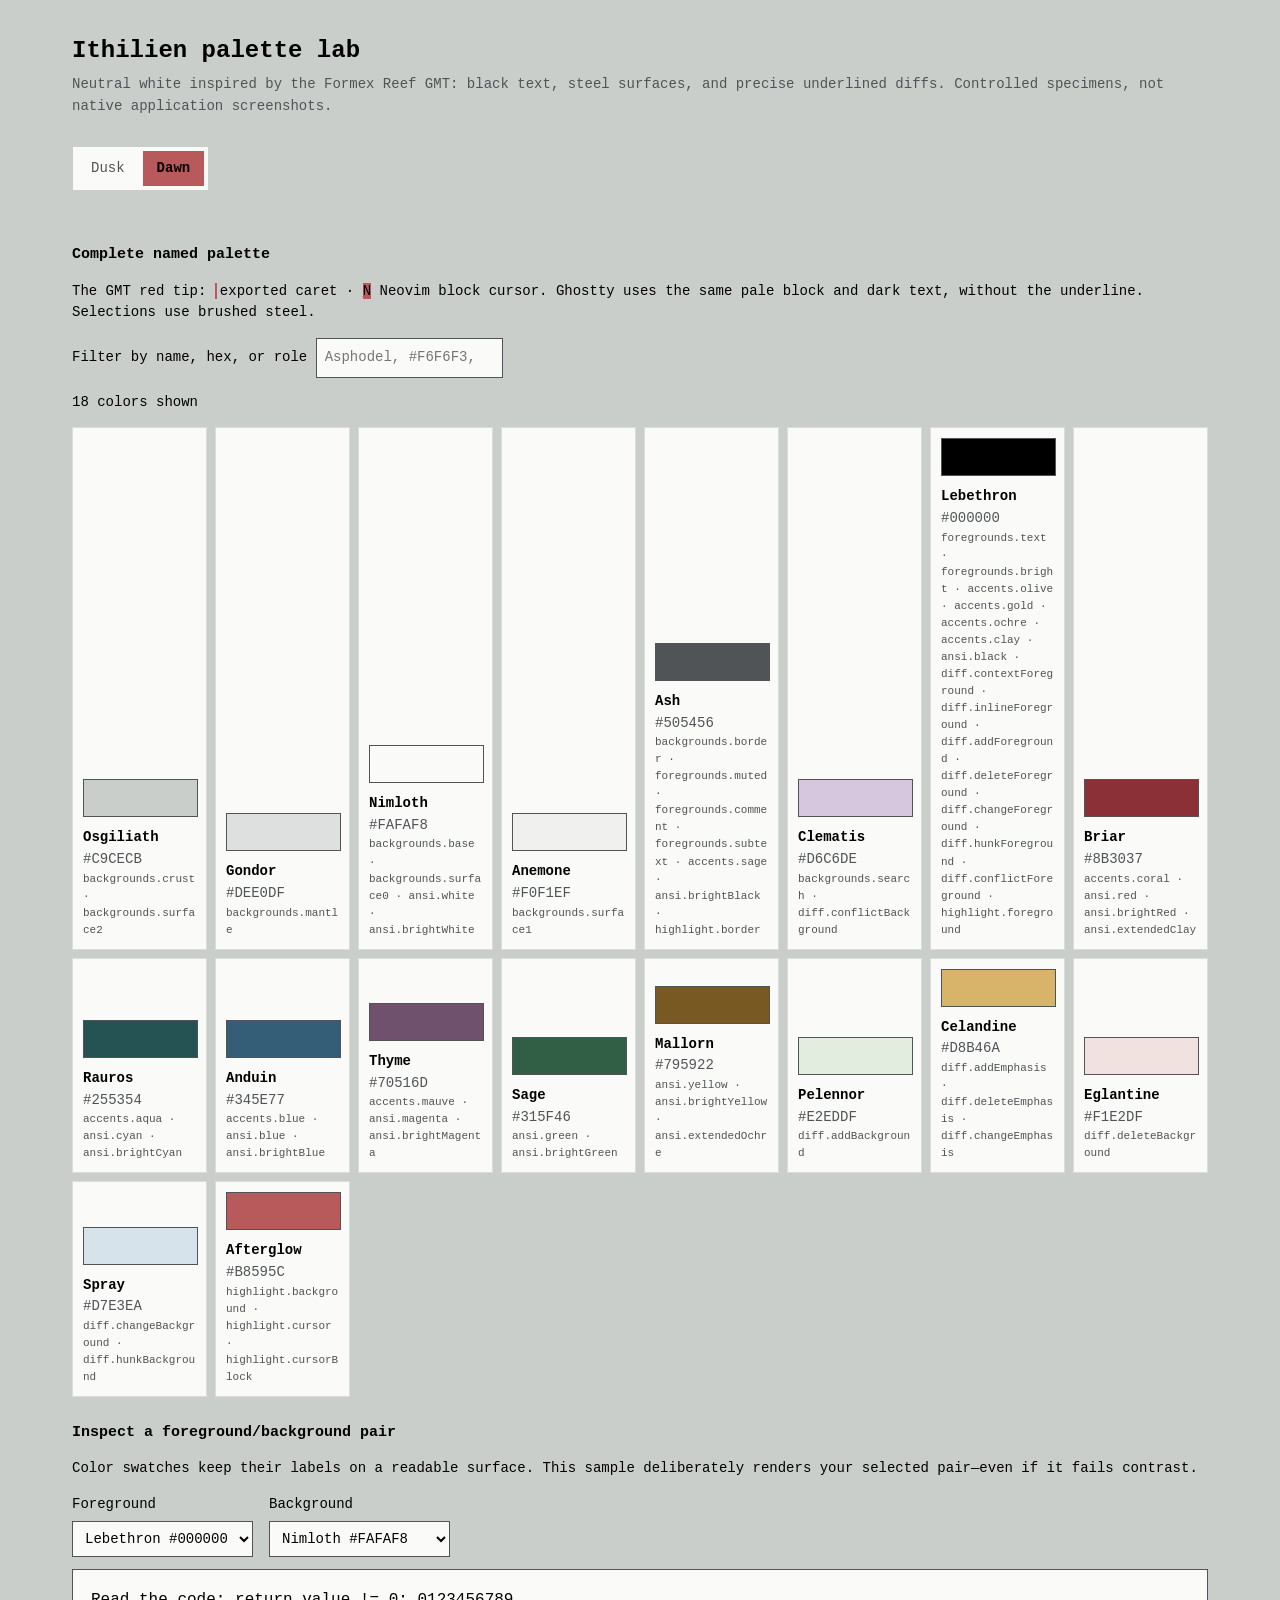
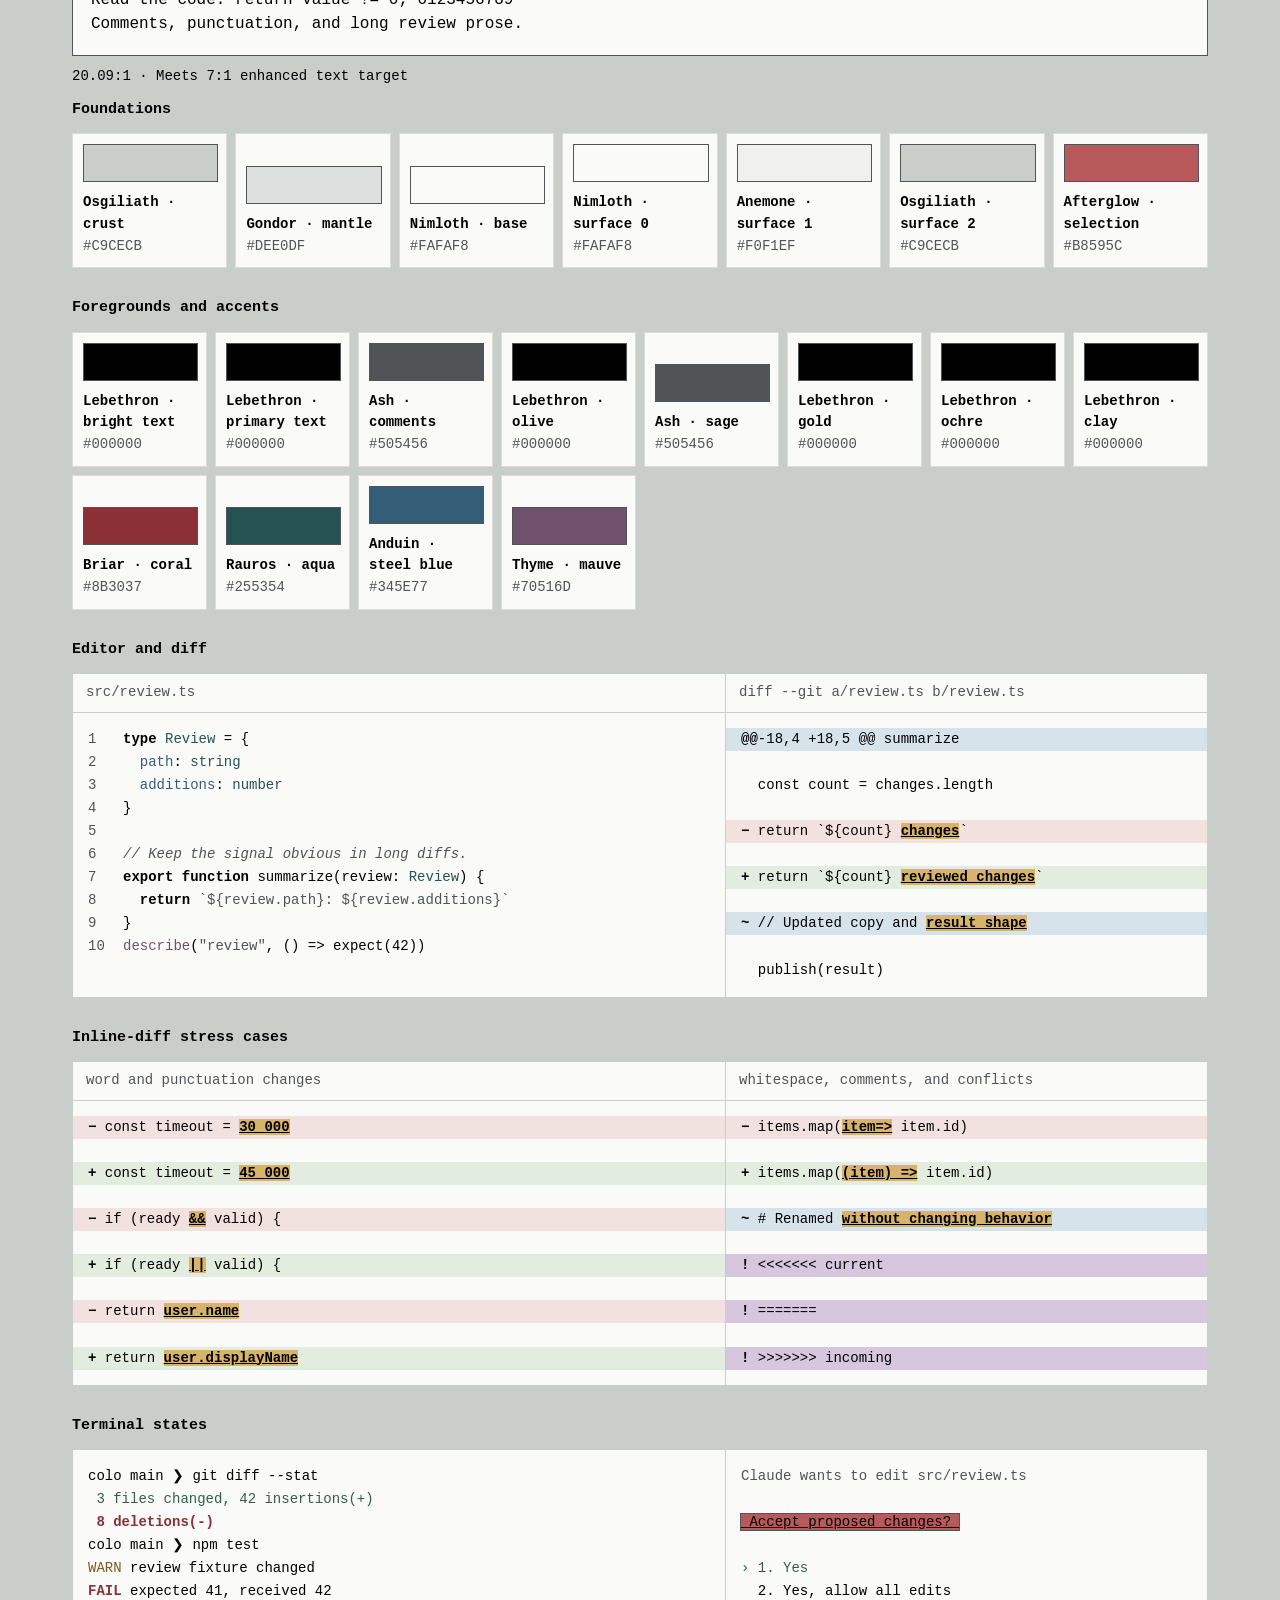
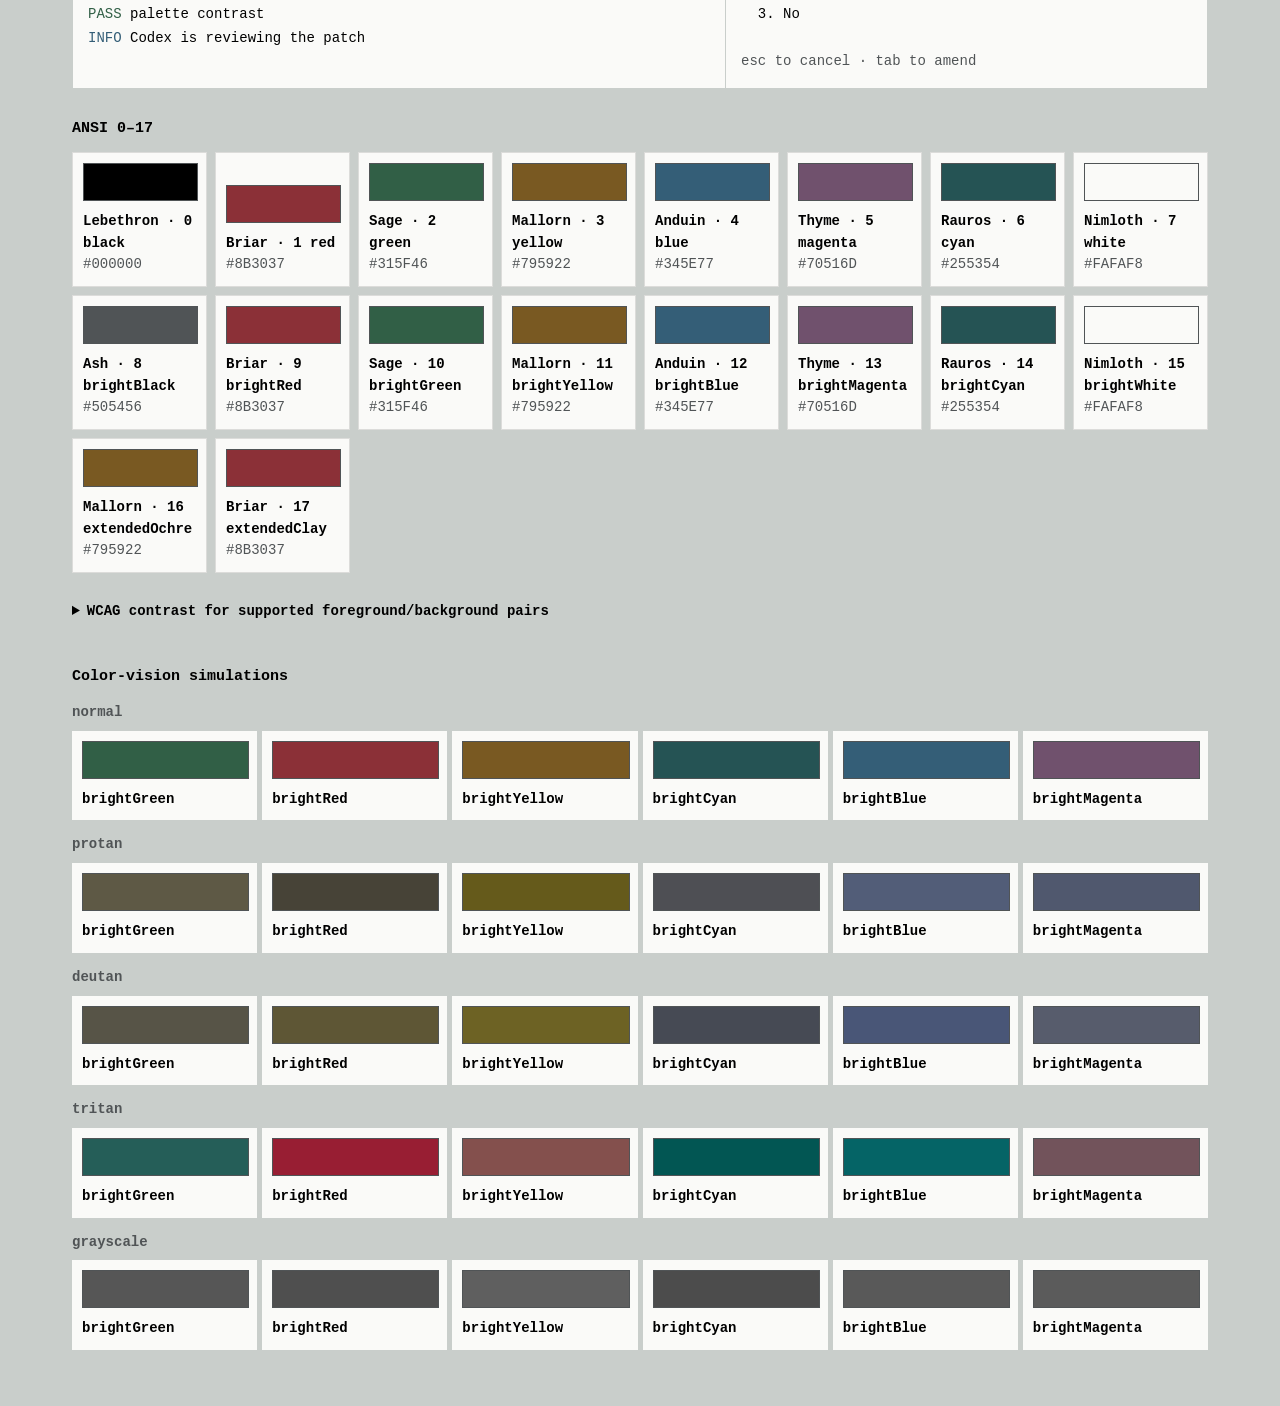
==== commit 34be0788: "Consolidate Stonecrop structural marks into Ash" ====
--- a/palette-preview.html
+++ b/palette-preview.html
@@ -298,8 +298,8 @@
   </main>
   <script>
     /* GENERATED_DATA_START */
-    const generatedPalettes = {"night":{"colorSpace":"sRGB","highlight":{"background":"#B17232","foreground":"#000000"},"name":"Ithilien Dusk","slug":"ithilien-dusk","polarity":"dark","backgrounds":{"crust":"#10110D","mantle":"#13140F","base":"#171812","surface0":"#202219","surface1":"#292C20","surface2":"#35392A"},"foregrounds":{"muted":"#777264","comment":"#A09880","subtext":"#B9AD91","text":"#C9BA99","bright":"#E4D3AD"},"accents":{"olive":"#A6AD7C","sage":"#9FB483","gold":"#D1B56F","ochre":"#C99B62","clay":"#CC8668","coral":"#DA8075","aqua":"#82AAA0","blue":"#94B0BA","mauve":"#B09BA9"},"ansi":{"black":"#13140F","red":"#DA8075","green":"#9FB483","yellow":"#D1B56F","blue":"#94B0BA","magenta":"#B09BA9","cyan":"#82AAA0","white":"#B9AD91","brightBlack":"#777264","brightRed":"#EEAAA1","brightGreen":"#C4DCA9","brightYellow":"#E2C77E","brightBlue":"#B3C5CF","brightMagenta":"#D8B4C2","brightCyan":"#A9C9C1","brightWhite":"#E4D3AD","extendedOchre":"#C99B62","extendedClay":"#CC8668"},"diff":{"contextForeground":"#B9AD91","inlineForeground":"#E4D3AD","addForeground":"#C4DCA9","addBackground":"#202B1C","addEmphasis":"#304526","deleteForeground":"#EEAAA1","deleteBackground":"#301C1A","deleteEmphasis":"#52302B","changeForeground":"#E2C77E","changeBackground":"#3A301C","changeEmphasis":"#4A3B20","hunkForeground":"#A9C9C1","hunkBackground":"#1D2724","conflictForeground":"#D8B4C2","conflictBackground":"#35242D"},"colorNames":{}},"day":{"colorSpace":"sRGB","highlight":{"background":"#B8595C","foreground":"#000000","border":"#505456","cursor":"#B8595C","cursorBlock":"#B8595C"},"name":"Ithilien Dawn","slug":"ithilien-dawn","polarity":"light","backgrounds":{"crust":"#C9CECB","mantle":"#DEE0DF","base":"#FAFAF8","surface0":"#FAFAF8","surface1":"#F0F1EF","surface2":"#C9CECB","border":"#66716D","search":"#D6C6DE"},"foregrounds":{"muted":"#505456","comment":"#505456","subtext":"#505456","text":"#000000","bright":"#000000"},"accents":{"olive":"#000000","sage":"#505456","gold":"#000000","ochre":"#000000","clay":"#000000","coral":"#8B3037","aqua":"#255354","blue":"#345E77","mauve":"#70516D"},"ansi":{"black":"#000000","red":"#8B3037","green":"#315F46","yellow":"#795922","blue":"#345E77","magenta":"#70516D","cyan":"#255354","white":"#FAFAF8","brightBlack":"#505456","brightRed":"#8B3037","brightGreen":"#315F46","brightYellow":"#795922","brightBlue":"#345E77","brightMagenta":"#70516D","brightCyan":"#255354","brightWhite":"#FAFAF8","extendedOchre":"#795922","extendedClay":"#8B3037"},"diff":{"contextForeground":"#000000","inlineForeground":"#000000","addForeground":"#000000","addBackground":"#E2EDDF","addEmphasis":"#D8B46A","deleteForeground":"#000000","deleteBackground":"#F1E2DF","deleteEmphasis":"#D8B46A","changeForeground":"#000000","changeBackground":"#D7E3EA","changeEmphasis":"#D8B46A","hunkForeground":"#000000","hunkBackground":"#D7E3EA","conflictForeground":"#000000","conflictBackground":"#D6C6DE"},"colorNames":{"#000000":"Lebethron","#505456":"Ash","#66716D":"Stonecrop","#B8595C":"Afterglow","#315F46":"Sage","#345E77":"Anduin","#795922":"Mallorn","#70516D":"Thyme","#E2EDDF":"Pelennor","#F1E2DF":"Eglantine","#D7E3EA":"Spray","#D8B46A":"Celandine","#D6C6DE":"Clematis","#FAFAF8":"Nimloth","#DEE0DF":"Gondor","#F0F1EF":"Anemone","#C9CECB":"Osgiliath","#8B3037":"Briar","#255354":"Rauros"}}};
-    const generatedAudits = {"night":{"palette":"Ithilien Dusk","colorSpace":"sRGB","passed":true,"failures":[],"contrast":[{"name":"muted UI","foreground":"#777264","background":"#171812","wcag":3.72,"wcagTarget":3.0,"apcaLc":-27.3,"apcaTarget":25,"passed":true},{"name":"comments","foreground":"#A09880","background":"#171812","wcag":6.21,"wcagTarget":4.5,"apcaLc":-45.7,"apcaTarget":45,"passed":true},{"name":"secondary text","foreground":"#B9AD91","background":"#171812","wcag":8.04,"wcagTarget":7.0,"apcaLc":-57.3,"apcaTarget":55,"passed":true},{"name":"normal text","foreground":"#C9BA99","background":"#171812","wcag":9.33,"wcagTarget":7.0,"apcaLc":-64.8,"apcaTarget":60,"passed":true},{"name":"bright text","foreground":"#E4D3AD","background":"#171812","wcag":12.09,"wcagTarget":7.0,"apcaLc":-79.7,"apcaTarget":75,"passed":true},{"name":"highlighted text","foreground":"#000000","background":"#B17232","wcag":5.32,"wcagTarget":4.5,"apcaLc":37.5,"apcaTarget":35,"passed":true},{"name":"highlight edge on Ithilien Dusk","foreground":"#B17232","background":"#171812","wcag":4.53,"wcagTarget":3.0,"apcaLc":-34.0,"apcaTarget":0,"passed":true},{"name":"highlight edge on white","foreground":"#B17232","background":"#FFFFFF","wcag":3.95,"wcagTarget":3.0,"apcaLc":66.6,"apcaTarget":0,"passed":true},{"name":"syntax olive","foreground":"#A6AD7C","background":"#171812","wcag":7.56,"wcagTarget":4.5,"apcaLc":-54.4,"apcaTarget":44,"passed":true},{"name":"syntax sage","foreground":"#9FB483","background":"#171812","wcag":7.94,"wcagTarget":4.5,"apcaLc":-56.7,"apcaTarget":44,"passed":true},{"name":"syntax gold","foreground":"#D1B56F","background":"#171812","wcag":8.97,"wcagTarget":4.5,"apcaLc":-62.9,"apcaTarget":44,"passed":true},{"name":"syntax ochre","foreground":"#C99B62","background":"#171812","wcag":7.1,"wcagTarget":4.5,"apcaLc":-51.6,"apcaTarget":44,"passed":true},{"name":"syntax clay","foreground":"#CC8668","background":"#171812","wcag":6.1,"wcagTarget":4.5,"apcaLc":-45.2,"apcaTarget":44,"passed":true},{"name":"syntax coral","foreground":"#DA8075","background":"#171812","wcag":6.23,"wcagTarget":4.5,"apcaLc":-46.2,"apcaTarget":44,"passed":true},{"name":"syntax aqua","foreground":"#82AAA0","background":"#171812","wcag":6.98,"wcagTarget":4.5,"apcaLc":-50.8,"apcaTarget":44,"passed":true},{"name":"syntax blue","foreground":"#94B0BA","background":"#171812","wcag":7.81,"wcagTarget":4.5,"apcaLc":-55.9,"apcaTarget":44,"passed":true},{"name":"syntax mauve","foreground":"#B09BA9","background":"#171812","wcag":6.9,"wcagTarget":4.5,"apcaLc":-50.2,"apcaTarget":44,"passed":true},{"name":"diff add","foreground":"#C4DCA9","background":"#202B1C","wcag":9.94,"wcagTarget":7.0,"apcaLc":-77.0,"apcaTarget":60,"passed":true},{"name":"diff delete","foreground":"#EEAAA1","background":"#301C1A","wcag":8.34,"wcagTarget":7.0,"apcaLc":-63.3,"apcaTarget":60,"passed":true},{"name":"diff change","foreground":"#E2C77E","background":"#3A301C","wcag":7.84,"wcagTarget":7.0,"apcaLc":-68.6,"apcaTarget":60,"passed":true},{"name":"diff hunk","foreground":"#A9C9C1","background":"#1D2724","wcag":8.63,"wcagTarget":7.0,"apcaLc":-67.0,"apcaTarget":60,"passed":true},{"name":"inline add","foreground":"#E4D3AD","background":"#304526","wcag":7.09,"wcagTarget":7.0,"apcaLc":-71.1,"apcaTarget":60,"passed":true},{"name":"inline delete","foreground":"#E4D3AD","background":"#52302B","wcag":7.83,"wcagTarget":7.0,"apcaLc":-73.0,"apcaTarget":60,"passed":true},{"name":"inline change","foreground":"#E4D3AD","background":"#4A3B20","wcag":7.34,"wcagTarget":7.0,"apcaLc":-71.8,"apcaTarget":60,"passed":true},{"name":"inline diff marker","foreground":"#000000","background":"#B17232","wcag":5.32,"wcagTarget":4.5,"apcaLc":37.5,"apcaTarget":35,"passed":true},{"name":"conflict marker","foreground":"#D8B4C2","background":"#35242D","wcag":7.79,"wcagTarget":7.0,"apcaLc":-63.5,"apcaTarget":60,"passed":true},{"name":"ANSI red","foreground":"#DA8075","background":"#171812","wcag":6.23,"wcagTarget":4.5,"apcaLc":-46.2,"apcaTarget":44,"passed":true},{"name":"ANSI green","foreground":"#9FB483","background":"#171812","wcag":7.94,"wcagTarget":4.5,"apcaLc":-56.7,"apcaTarget":44,"passed":true},{"name":"ANSI yellow","foreground":"#D1B56F","background":"#171812","wcag":8.97,"wcagTarget":4.5,"apcaLc":-62.9,"apcaTarget":44,"passed":true},{"name":"ANSI blue","foreground":"#94B0BA","background":"#171812","wcag":7.81,"wcagTarget":4.5,"apcaLc":-55.9,"apcaTarget":44,"passed":true},{"name":"ANSI magenta","foreground":"#B09BA9","background":"#171812","wcag":6.9,"wcagTarget":4.5,"apcaLc":-50.2,"apcaTarget":44,"passed":true},{"name":"ANSI cyan","foreground":"#82AAA0","background":"#171812","wcag":6.98,"wcagTarget":4.5,"apcaLc":-50.8,"apcaTarget":44,"passed":true},{"name":"ANSI white","foreground":"#B9AD91","background":"#171812","wcag":8.04,"wcagTarget":4.5,"apcaLc":-57.3,"apcaTarget":44,"passed":true},{"name":"ANSI brightBlack","foreground":"#777264","background":"#171812","wcag":3.72,"wcagTarget":3.0,"apcaLc":-27.3,"apcaTarget":20,"passed":true},{"name":"ANSI brightRed","foreground":"#EEAAA1","background":"#171812","wcag":9.27,"wcagTarget":4.5,"apcaLc":-64.6,"apcaTarget":44,"passed":true},{"name":"ANSI brightGreen","foreground":"#C4DCA9","background":"#171812","wcag":12.04,"wcagTarget":4.5,"apcaLc":-79.4,"apcaTarget":44,"passed":true},{"name":"ANSI brightYellow","foreground":"#E2C77E","background":"#171812","wcag":10.8,"wcagTarget":4.5,"apcaLc":-73.0,"apcaTarget":44,"passed":true},{"name":"ANSI brightBlue","foreground":"#B3C5CF","background":"#171812","wcag":10.04,"wcagTarget":4.5,"apcaLc":-68.8,"apcaTarget":44,"passed":true},{"name":"ANSI brightMagenta","foreground":"#D8B4C2","background":"#171812","wcag":9.55,"wcagTarget":4.5,"apcaLc":-66.1,"apcaTarget":44,"passed":true},{"name":"ANSI brightCyan","foreground":"#A9C9C1","background":"#171812","wcag":10.05,"wcagTarget":4.5,"apcaLc":-68.8,"apcaTarget":44,"passed":true},{"name":"ANSI brightWhite","foreground":"#E4D3AD","background":"#171812","wcag":12.09,"wcagTarget":4.5,"apcaLc":-79.7,"apcaTarget":44,"passed":true},{"name":"ANSI extendedOchre","foreground":"#C99B62","background":"#171812","wcag":7.1,"wcagTarget":4.5,"apcaLc":-51.6,"apcaTarget":44,"passed":true},{"name":"ANSI extendedClay","foreground":"#CC8668","background":"#171812","wcag":6.1,"wcagTarget":4.5,"apcaLc":-45.2,"apcaTarget":44,"passed":true}],"inlineEmphasisReview":[{"state":"add","lineContrast":1.408,"lineDeltaEOK":{"normal":0.0938,"protan":0.0961,"deutan":0.0924,"tritan":0.0909,"grayscale":0.0923}},{"state":"delete","lineContrast":1.39,"lineDeltaEOK":{"normal":0.0997,"protan":0.0899,"deutan":0.1001,"tritan":0.1017,"grayscale":0.0959}},{"state":"change","lineContrast":1.196,"lineDeltaEOK":{"normal":0.0483,"protan":0.0451,"deutan":0.0491,"tritan":0.0486,"grayscale":0.0465}}],"changedLineCanvasReview":{"normal":0.112,"protan":0.1042,"deutan":0.1138,"tritan":0.1129,"grayscale":0.1077},"surfaceObservations":[{"name":"muted on base","foreground":"#777264","background":"#171812","wcag":3.72,"target":4.5,"passed":false},{"name":"comment on base","foreground":"#A09880","background":"#171812","wcag":6.21,"target":4.5,"passed":true},{"name":"subtext on base","foreground":"#B9AD91","background":"#171812","wcag":8.04,"target":4.5,"passed":true},{"name":"text on base","foreground":"#C9BA99","background":"#171812","wcag":9.33,"target":4.5,"passed":true},{"name":"bright on base","foreground":"#E4D3AD","background":"#171812","wcag":12.09,"target":4.5,"passed":true},{"name":"olive on base","foreground":"#A6AD7C","background":"#171812","wcag":7.56,"target":4.5,"passed":true},{"name":"sage on base","foreground":"#9FB483","background":"#171812","wcag":7.94,"target":4.5,"passed":true},{"name":"gold on base","foreground":"#D1B56F","background":"#171812","wcag":8.97,"target":4.5,"passed":true},{"name":"ochre on base","foreground":"#C99B62","background":"#171812","wcag":7.1,"target":4.5,"passed":true},{"name":"clay on base","foreground":"#CC8668","background":"#171812","wcag":6.1,"target":4.5,"passed":true},{"name":"coral on base","foreground":"#DA8075","background":"#171812","wcag":6.23,"target":4.5,"passed":true},{"name":"aqua on base","foreground":"#82AAA0","background":"#171812","wcag":6.98,"target":4.5,"passed":true},{"name":"blue on base","foreground":"#94B0BA","background":"#171812","wcag":7.81,"target":4.5,"passed":true},{"name":"mauve on base","foreground":"#B09BA9","background":"#171812","wcag":6.9,"target":4.5,"passed":true},{"name":"muted on mantle","foreground":"#777264","background":"#13140F","wcag":3.86,"target":4.5,"passed":false},{"name":"comment on mantle","foreground":"#A09880","background":"#13140F","wcag":6.43,"target":4.5,"passed":true},{"name":"subtext on mantle","foreground":"#B9AD91","background":"#13140F","wcag":8.33,"target":4.5,"passed":true},{"name":"text on mantle","foreground":"#C9BA99","background":"#13140F","wcag":9.67,"target":4.5,"passed":true},{"name":"bright on mantle","foreground":"#E4D3AD","background":"#13140F","wcag":12.53,"target":4.5,"passed":true},{"name":"olive on mantle","foreground":"#A6AD7C","background":"#13140F","wcag":7.83,"target":4.5,"passed":true},{"name":"sage on mantle","foreground":"#9FB483","background":"#13140F","wcag":8.22,"target":4.5,"passed":true},{"name":"gold on mantle","foreground":"#D1B56F","background":"#13140F","wcag":9.3,"target":4.5,"passed":true},{"name":"ochre on mantle","foreground":"#C99B62","background":"#13140F","wcag":7.36,"target":4.5,"passed":true},{"name":"clay on mantle","foreground":"#CC8668","background":"#13140F","wcag":6.33,"target":4.5,"passed":true},{"name":"coral on mantle","foreground":"#DA8075","background":"#13140F","wcag":6.46,"target":4.5,"passed":true},{"name":"aqua on mantle","foreground":"#82AAA0","background":"#13140F","wcag":7.23,"target":4.5,"passed":true},{"name":"blue on mantle","foreground":"#94B0BA","background":"#13140F","wcag":8.09,"target":4.5,"passed":true},{"name":"mauve on mantle","foreground":"#B09BA9","background":"#13140F","wcag":7.15,"target":4.5,"passed":true},{"name":"muted on surface0","foreground":"#777264","background":"#202219","wcag":3.35,"target":4.5,"passed":false},{"name":"comment on surface0","foreground":"#A09880","background":"#202219","wcag":5.6,"target":4.5,"passed":true},{"name":"subtext on surface0","foreground":"#B9AD91","background":"#202219","wcag":7.24,"target":4.5,"passed":true},{"name":"text on surface0","foreground":"#C9BA99","background":"#202219","wcag":8.41,"target":4.5,"passed":true},{"name":"bright on surface0","foreground":"#E4D3AD","background":"#202219","wcag":10.9,"target":4.5,"passed":true},{"name":"olive on surface0","foreground":"#A6AD7C","background":"#202219","wcag":6.82,"target":4.5,"passed":true},{"name":"sage on surface0","foreground":"#9FB483","background":"#202219","wcag":7.15,"target":4.5,"passed":true},{"name":"gold on surface0","foreground":"#D1B56F","background":"#202219","wcag":8.09,"target":4.5,"passed":true},{"name":"ochre on surface0","foreground":"#C99B62","background":"#202219","wcag":6.4,"target":4.5,"passed":true},{"name":"clay on surface0","foreground":"#CC8668","background":"#202219","wcag":5.5,"target":4.5,"passed":true},{"name":"coral on surface0","foreground":"#DA8075","background":"#202219","wcag":5.62,"target":4.5,"passed":true},{"name":"aqua on surface0","foreground":"#82AAA0","background":"#202219","wcag":6.29,"target":4.5,"passed":true},{"name":"blue on surface0","foreground":"#94B0BA","background":"#202219","wcag":7.04,"target":4.5,"passed":true},{"name":"mauve on surface0","foreground":"#B09BA9","background":"#202219","wcag":6.22,"target":4.5,"passed":true},{"name":"muted on surface1","foreground":"#777264","background":"#292C20","wcag":2.97,"target":4.5,"passed":false},{"name":"comment on surface1","foreground":"#A09880","background":"#292C20","wcag":4.95,"target":4.5,"passed":true},{"name":"subtext on surface1","foreground":"#B9AD91","background":"#292C20","wcag":6.4,"target":4.5,"passed":true},{"name":"text on surface1","foreground":"#C9BA99","background":"#292C20","wcag":7.43,"target":4.5,"passed":true},{"name":"bright on surface1","foreground":"#E4D3AD","background":"#292C20","wcag":9.64,"target":4.5,"passed":true},{"name":"olive on surface1","foreground":"#A6AD7C","background":"#292C20","wcag":6.03,"target":4.5,"passed":true},{"name":"sage on surface1","foreground":"#9FB483","background":"#292C20","wcag":6.32,"target":4.5,"passed":true},{"name":"gold on surface1","foreground":"#D1B56F","background":"#292C20","wcag":7.15,"target":4.5,"passed":true},{"name":"ochre on surface1","foreground":"#C99B62","background":"#292C20","wcag":5.66,"target":4.5,"passed":true},{"name":"clay on surface1","foreground":"#CC8668","background":"#292C20","wcag":4.86,"target":4.5,"passed":true},{"name":"coral on surface1","foreground":"#DA8075","background":"#292C20","wcag":4.97,"target":4.5,"passed":true},{"name":"aqua on surface1","foreground":"#82AAA0","background":"#292C20","wcag":5.56,"target":4.5,"passed":true},{"name":"blue on surface1","foreground":"#94B0BA","background":"#292C20","wcag":6.22,"target":4.5,"passed":true},{"name":"mauve on surface1","foreground":"#B09BA9","background":"#292C20","wcag":5.5,"target":4.5,"passed":true},{"name":"chrome text on crust","foreground":"#C9BA99","background":"#10110D","wcag":9.9,"target":4.5,"passed":true},{"name":"chrome subtext on crust","foreground":"#B9AD91","background":"#10110D","wcag":8.53,"target":4.5,"passed":true},{"name":"chrome bright on crust","foreground":"#E4D3AD","background":"#10110D","wcag":12.83,"target":4.5,"passed":true},{"name":"chrome text on surface2","foreground":"#C9BA99","background":"#35392A","wcag":6.2,"target":4.5,"passed":true},{"name":"chrome subtext on surface2","foreground":"#B9AD91","background":"#35392A","wcag":5.34,"target":4.5,"passed":true},{"name":"chrome bright on surface2","foreground":"#E4D3AD","background":"#35392A","wcag":8.03,"target":4.5,"passed":true},{"name":"inactive status label","foreground":"#777264","background":"#13140F","wcag":3.86,"target":4.5,"passed":false},{"name":"popup border","foreground":"#35392A","background":"#202219","wcag":1.36,"target":3.0,"passed":false},{"name":"search result","foreground":"#C9BA99","background":"#4A3B20","wcag":5.66,"target":4.5,"passed":true},{"name":"selected popup kind","foreground":"#B9AD91","background":"#B17232","wcag":1.78,"target":4.5,"passed":false},{"name":"selected popup extra","foreground":"#777264","background":"#B17232","wcag":1.22,"target":4.5,"passed":false},{"name":"substitution","foreground":"#C9BA99","background":"#EEAAA1","wcag":1.01,"target":4.5,"passed":false},{"name":"error annotation","foreground":"#C9BA99","background":"#DA8075","wcag":1.5,"target":4.5,"passed":false},{"name":"tab label on crust","foreground":"#777264","background":"#10110D","wcag":3.95,"target":4.5,"passed":false},{"name":"Neovim DiffText","foreground":"#000000","background":"#B17232","wcag":5.32,"target":4.5,"passed":true},{"name":"selection edge on mantle","foreground":"#B17232","background":"#13140F","wcag":4.69,"target":3.0,"passed":true},{"name":"selection edge on surface0","foreground":"#B17232","background":"#202219","wcag":4.08,"target":3.0,"passed":true},{"name":"selection edge on surface1","foreground":"#B17232","background":"#292C20","wcag":3.61,"target":3.0,"passed":true},{"name":"git add sign","foreground":"#C4DCA9","background":"#171812","wcag":12.04,"target":4.5,"passed":true},{"name":"git delete sign","foreground":"#EEAAA1","background":"#171812","wcag":9.27,"target":4.5,"passed":true},{"name":"git change sign","foreground":"#E2C77E","background":"#171812","wcag":10.8,"target":4.5,"passed":true},{"name":"status olive","foreground":"#171812","background":"#A6AD7C","wcag":7.56,"target":4.5,"passed":true},{"name":"status sage","foreground":"#171812","background":"#9FB483","wcag":7.94,"target":4.5,"passed":true},{"name":"status mauve","foreground":"#171812","background":"#B09BA9","wcag":6.9,"target":4.5,"passed":true},{"name":"status coral","foreground":"#171812","background":"#DA8075","wcag":6.23,"target":4.5,"passed":true},{"name":"status gold","foreground":"#171812","background":"#D1B56F","wcag":8.97,"target":4.5,"passed":true}],"semanticRoleReview":[{"name":"numbers/keywords","deltaEOK":{"normal":0.0572,"protan":0.056,"deutan":0.0389,"tritan":0.0486,"grayscale":0.0403}},{"name":"information/hints","deltaEOK":{"normal":0.0461,"protan":0.0399,"deutan":0.0396,"tritan":0.0349,"grayscale":0.0306}},{"name":"operators/strings","deltaEOK":{"normal":0.0192,"protan":0.0177,"deutan":0.0119,"tritan":0.0231,"grayscale":0.0134}},{"name":"keywords/errors","deltaEOK":{"normal":0.0352,"protan":0.0202,"deutan":0.0152,"tritan":0.0286,"grayscale":0.0054}}],"colors":{"backgrounds.crust":{"hex":"#10110D","oklch":[0.1749,0.0082,118.7],"inSrgb":true,"simulations":{"protan":"#12110D","deutan":"#11110D","tritan":"#101110","grayscale":"#111111"}},"backgrounds.mantle":{"hex":"#13140F","oklch":[0.1882,0.0099,116.5],"inSrgb":true,"simulations":{"protan":"#15130F","deutan":"#15140F","tritan":"#141313","grayscale":"#131313"}},"backgrounds.base":{"hex":"#171812","oklch":[0.2057,0.0116,115.1],"inSrgb":true,"simulations":{"protan":"#191712","deutan":"#191712","tritan":"#181716","grayscale":"#171717"}},"backgrounds.surface0":{"hex":"#202219","oklch":[0.2467,0.0167,117.8],"inSrgb":true,"simulations":{"protan":"#232118","deutan":"#232119","tritan":"#212120","grayscale":"#212121"}},"backgrounds.surface1":{"hex":"#292C20","oklch":[0.2861,0.0215,119.2],"inSrgb":true,"simulations":{"protan":"#2E2B1F","deutan":"#2D2B20","tritan":"#2A2B29","grayscale":"#2B2B2B"}},"backgrounds.surface2":{"hex":"#35392A","oklch":[0.3359,0.0259,119.9],"inSrgb":true,"simulations":{"protan":"#3B3729","deutan":"#3A372B","tritan":"#363735","grayscale":"#373737"}},"highlight.background":{"hex":"#B17232","oklch":[0.6072,0.1119,63.1],"inSrgb":true,"simulations":{"protan":"#86772B","deutan":"#958633","tritan":"#C16464","grayscale":"#808080"}},"highlight.foreground":{"hex":"#000000","oklch":[0.0,0.0,null],"inSrgb":true,"simulations":{"protan":"#000000","deutan":"#000000","tritan":"#000000","grayscale":"#000000"}},"foregrounds.muted":{"hex":"#777264","oklch":[0.5524,0.0219,90.6],"inSrgb":true,"simulations":{"protan":"#757163","deutan":"#777364","tritan":"#7A706E","grayscale":"#727272"}},"foregrounds.comment":{"hex":"#A09880","oklch":[0.6799,0.0353,91.8],"inSrgb":true,"simulations":{"protan":"#9E977F","deutan":"#A09981","tritan":"#A59491","grayscale":"#989898"}},"foregrounds.subtext":{"hex":"#B9AD91","oklch":[0.7503,0.041,87.6],"inSrgb":true,"simulations":{"protan":"#B4AC8F","deutan":"#B7AF92","tritan":"#C0A8A5","grayscale":"#AEAEAE"}},"foregrounds.text":{"hex":"#C9BA99","oklch":[0.7929,0.0479,86.4],"inSrgb":true,"simulations":{"protan":"#C2B997","deutan":"#C6BD9A","tritan":"#D1B4B1","grayscale":"#BBBBBB"}},"foregrounds.bright":{"hex":"#E4D3AD","oklch":[0.8712,0.0537,86.7],"inSrgb":true,"simulations":{"protan":"#DCD2AB","deutan":"#E1D6AE","tritan":"#EDCDC9","grayscale":"#D4D4D4"}},"accents.olive":{"hex":"#A6AD7C","oklch":[0.7296,0.0675,114.7],"inSrgb":true,"simulations":{"protan":"#B4A879","deutan":"#B4A97E","tritan":"#ACA7A0","grayscale":"#A9A9A9"}},"accents.sage":{"hex":"#9FB483","oklch":[0.7411,0.0716,126.9],"inSrgb":true,"simulations":{"protan":"#B9AE80","deutan":"#B6AC85","tritan":"#A2AFA7","grayscale":"#ADADAD"}},"accents.gold":{"hex":"#D1B56F","oklch":[0.782,0.0949,88.4],"inSrgb":true,"simulations":{"protan":"#C4B369","deutan":"#CBBB71","tritan":"#DFAAA4","grayscale":"#B8B8B8"}},"accents.ochre":{"hex":"#C99B62","oklch":[0.7201,0.0923,71.4],"inSrgb":true,"simulations":{"protan":"#AB9D5D","deutan":"#B6A863","tritan":"#D8908D","grayscale":"#A3A3A3"}},"accents.clay":{"hex":"#CC8668","oklch":[0.6848,0.0964,43.9],"inSrgb":true,"simulations":{"protan":"#988E66","deutan":"#A99D68","tritan":"#DC7A7E","grayscale":"#979797"}},"accents.coral":{"hex":"#DA8075","oklch":[0.6941,0.1134,27.8],"inSrgb":true,"simulations":{"protan":"#948D74","deutan":"#AAA074","tritan":"#EB737D","grayscale":"#999999"}},"accents.aqua":{"hex":"#82AAA0","oklch":[0.7058,0.0458,177.9],"inSrgb":true,"simulations":{"protan":"#A7A5A0","deutan":"#9FA0A1","tritan":"#78ABA7","grayscale":"#A2A2A2"}},"accents.blue":{"hex":"#94B0BA","oklch":[0.7394,0.034,221.4],"inSrgb":true,"simulations":{"protan":"#AAAEBB","deutan":"#A4A9BA","tritan":"#89B3B3","grayscale":"#ABABAB"}},"accents.mauve":{"hex":"#B09BA9","oklch":[0.7122,0.0314,338.1],"inSrgb":true,"simulations":{"protan":"#9B9FAA","deutan":"#A0A2A8","tritan":"#B39BA0","grayscale":"#A1A1A1"}},"ansi.black":{"hex":"#13140F","oklch":[0.1882,0.0099,116.5],"inSrgb":true,"simulations":{"protan":"#15130F","deutan":"#15140F","tritan":"#141313","grayscale":"#131313"}},"ansi.red":{"hex":"#DA8075","oklch":[0.6941,0.1134,27.8],"inSrgb":true,"simulations":{"protan":"#948D74","deutan":"#AAA074","tritan":"#EB737D","grayscale":"#999999"}},"ansi.green":{"hex":"#9FB483","oklch":[0.7411,0.0716,126.9],"inSrgb":true,"simulations":{"protan":"#B9AE80","deutan":"#B6AC85","tritan":"#A2AFA7","grayscale":"#ADADAD"}},"ansi.yellow":{"hex":"#D1B56F","oklch":[0.782,0.0949,88.4],"inSrgb":true,"simulations":{"protan":"#C4B369","deutan":"#CBBB71","tritan":"#DFAAA4","grayscale":"#B8B8B8"}},"ansi.blue":{"hex":"#94B0BA","oklch":[0.7394,0.034,221.4],"inSrgb":true,"simulations":{"protan":"#AAAEBB","deutan":"#A4A9BA","tritan":"#89B3B3","grayscale":"#ABABAB"}},"ansi.magenta":{"hex":"#B09BA9","oklch":[0.7122,0.0314,338.1],"inSrgb":true,"simulations":{"protan":"#9B9FAA","deutan":"#A0A2A8","tritan":"#B39BA0","grayscale":"#A1A1A1"}},"ansi.cyan":{"hex":"#82AAA0","oklch":[0.7058,0.0458,177.9],"inSrgb":true,"simulations":{"protan":"#A7A5A0","deutan":"#9FA0A1","tritan":"#78ABA7","grayscale":"#A2A2A2"}},"ansi.white":{"hex":"#B9AD91","oklch":[0.7503,0.041,87.6],"inSrgb":true,"simulations":{"protan":"#B4AC8F","deutan":"#B7AF92","tritan":"#C0A8A5","grayscale":"#AEAEAE"}},"ansi.brightBlack":{"hex":"#777264","oklch":[0.5524,0.0219,90.6],"inSrgb":true,"simulations":{"protan":"#757163","deutan":"#777364","tritan":"#7A706E","grayscale":"#727272"}},"ansi.brightRed":{"hex":"#EEAAA1","oklch":[0.8001,0.0818,27.5],"inSrgb":true,"simulations":{"protan":"#B8B3A0","deutan":"#C8C0A0","tritan":"#FDA2A8","grayscale":"#BBBBBB"}},"ansi.brightGreen":{"hex":"#C4DCA9","oklch":[0.8637,0.0729,128.3],"inSrgb":true,"simulations":{"protan":"#E1D5A6","deutan":"#DED3AB","tritan":"#C6D7CE","grayscale":"#D4D4D4"}},"ansi.brightYellow":{"hex":"#E2C77E","oklch":[0.8365,0.0971,89.9],"inSrgb":true,"simulations":{"protan":"#D6C578","deutan":"#DDCC80","tritan":"#F0BCB5","grayscale":"#C9C9C9"}},"ansi.brightBlue":{"hex":"#B3C5CF","oklch":[0.8128,0.0242,231.9],"inSrgb":true,"simulations":{"protan":"#C0C4D0","deutan":"#BCC1CF","tritan":"#ACC8C8","grayscale":"#C2C2C2"}},"ansi.brightMagenta":{"hex":"#D8B4C2","oklch":[0.8055,0.0453,352.8],"inSrgb":true,"simulations":{"protan":"#B7BAC3","deutan":"#BFC0C1","tritan":"#DEB3B9","grayscale":"#BDBDBD"}},"ansi.brightCyan":{"hex":"#A9C9C1","oklch":[0.81,0.0361,178.5],"inSrgb":true,"simulations":{"protan":"#C6C5C1","deutan":"#C0C0C2","tritan":"#A1CAC6","grayscale":"#C2C2C2"}},"ansi.brightWhite":{"hex":"#E4D3AD","oklch":[0.8712,0.0537,86.7],"inSrgb":true,"simulations":{"protan":"#DCD2AB","deutan":"#E1D6AE","tritan":"#EDCDC9","grayscale":"#D4D4D4"}},"ansi.extendedOchre":{"hex":"#C99B62","oklch":[0.7201,0.0923,71.4],"inSrgb":true,"simulations":{"protan":"#AB9D5D","deutan":"#B6A863","tritan":"#D8908D","grayscale":"#A3A3A3"}},"ansi.extendedClay":{"hex":"#CC8668","oklch":[0.6848,0.0964,43.9],"inSrgb":true,"simulations":{"protan":"#988E66","deutan":"#A99D68","tritan":"#DC7A7E","grayscale":"#979797"}},"diff.contextForeground":{"hex":"#B9AD91","oklch":[0.7503,0.041,87.6],"inSrgb":true,"simulations":{"protan":"#B4AC8F","deutan":"#B7AF92","tritan":"#C0A8A5","grayscale":"#AEAEAE"}},"diff.inlineForeground":{"hex":"#E4D3AD","oklch":[0.8712,0.0537,86.7],"inSrgb":true,"simulations":{"protan":"#DCD2AB","deutan":"#E1D6AE","tritan":"#EDCDC9","grayscale":"#D4D4D4"}},"diff.addForeground":{"hex":"#C4DCA9","oklch":[0.8637,0.0729,128.3],"inSrgb":true,"simulations":{"protan":"#E1D5A6","deutan":"#DED3AB","tritan":"#C6D7CE","grayscale":"#D4D4D4"}},"diff.addBackground":{"hex":"#202B1C","oklch":[0.2737,0.0309,137.5],"inSrgb":true,"simulations":{"protan":"#2C291B","deutan":"#2A281D","tritan":"#202A27","grayscale":"#282828"}},"diff.addEmphasis":{"hex":"#304526","oklch":[0.3637,0.0573,136.1],"inSrgb":true,"simulations":{"protan":"#474124","deutan":"#443F28","tritan":"#30433D","grayscale":"#3F3F3F"}},"diff.deleteForeground":{"hex":"#EEAAA1","oklch":[0.8001,0.0818,27.5],"inSrgb":true,"simulations":{"protan":"#B8B3A0","deutan":"#C8C0A0","tritan":"#FDA2A8","grayscale":"#BBBBBB"}},"diff.deleteBackground":{"hex":"#301C1A","oklch":[0.2521,0.0322,25.8],"inSrgb":true,"simulations":{"protan":"#201F1A","deutan":"#25231A","tritan":"#34191C","grayscale":"#212121"}},"diff.deleteEmphasis":{"hex":"#52302B","oklch":[0.35,0.051,28.9],"inSrgb":true,"simulations":{"protan":"#38352B","deutan":"#403C2B","tritan":"#592B2F","grayscale":"#393939"}},"diff.changeForeground":{"hex":"#E2C77E","oklch":[0.8365,0.0971,89.9],"inSrgb":true,"simulations":{"protan":"#D6C578","deutan":"#DDCC80","tritan":"#F0BCB5","grayscale":"#C9C9C9"}},"diff.changeBackground":{"hex":"#3A301C","oklch":[0.3145,0.0355,83.9],"inSrgb":true,"simulations":{"protan":"#35301A","deutan":"#37321D","tritan":"#3E2D2B","grayscale":"#313131"}},"diff.changeEmphasis":{"hex":"#4A3B20","oklch":[0.3615,0.0464,81.1],"inSrgb":true,"simulations":{"protan":"#413B1E","deutan":"#453F21","tritan":"#503634","grayscale":"#3D3D3D"}},"diff.hunkForeground":{"hex":"#A9C9C1","oklch":[0.81,0.0361,178.5],"inSrgb":true,"simulations":{"protan":"#C6C5C1","deutan":"#C0C0C2","tritan":"#A1CAC6","grayscale":"#C2C2C2"}},"diff.hunkBackground":{"hex":"#1D2724","oklch":[0.2621,0.0151,174.9],"inSrgb":true,"simulations":{"protan":"#262624","deutan":"#242424","tritan":"#1B2726","grayscale":"#252525"}},"diff.conflictForeground":{"hex":"#D8B4C2","oklch":[0.8055,0.0453,352.8],"inSrgb":true,"simulations":{"protan":"#B7BAC3","deutan":"#BFC0C1","tritan":"#DEB3B9","grayscale":"#BDBDBD"}},"diff.conflictBackground":{"hex":"#35242D","oklch":[0.2844,0.0298,346.1],"inSrgb":true,"simulations":{"protan":"#25272D","deutan":"#292A2D","tritan":"#372427","grayscale":"#292929"}}},"semanticSeparation":[{"name":"diff add/delete","deltaEOK":{"normal":0.135,"protan":0.112,"deutan":0.061,"tritan":0.141,"grayscale":0.079},"floor":0.03,"passed":true},{"name":"diff add/change","deltaEOK":{"normal":0.066,"protan":0.062,"deutan":0.049,"tritan":0.082,"grayscale":0.037},"floor":0.03,"passed":true},{"name":"diff delete/change","deltaEOK":{"normal":0.1,"protan":0.091,"deutan":0.066,"tritan":0.065,"grayscale":0.066},"floor":0.03,"passed":true},{"name":"error/warning","deltaEOK":{"normal":0.138,"protan":0.135,"deutan":0.093,"tritan":0.123,"grayscale":0.1},"floor":0.05,"passed":true},{"name":"ANSI blue/bright blue","deltaEOK":{"normal":0.074,"protan":0.069,"deutan":0.074,"tritan":0.075,"grayscale":0.072},"floor":0.03,"passed":true},{"name":"ANSI cyan/bright cyan","deltaEOK":{"normal":0.105,"protan":0.101,"deutan":0.104,"tritan":0.105,"grayscale":0.103},"floor":0.03,"passed":true}],"accentProximityReview":[{"pair":"olive/sage","deltaEOK":0.019},{"pair":"clay/coral","deltaEOK":0.035},{"pair":"aqua/blue","deltaEOK":0.046}]},"day":{"palette":"Ithilien Dawn","colorSpace":"sRGB","passed":true,"failures":[],"contrast":[{"name":"muted UI","foreground":"#505456","background":"#FAFAF8","wcag":7.32,"wcagTarget":4.5,"apcaLc":83.5,"apcaTarget":25,"passed":true},{"name":"comments","foreground":"#505456","background":"#FAFAF8","wcag":7.32,"wcagTarget":4.5,"apcaLc":83.5,"apcaTarget":45,"passed":true},{"name":"secondary text","foreground":"#505456","background":"#FAFAF8","wcag":7.32,"wcagTarget":7.0,"apcaLc":83.5,"apcaTarget":55,"passed":true},{"name":"normal text","foreground":"#000000","background":"#FAFAF8","wcag":20.09,"wcagTarget":7.0,"apcaLc":103.0,"apcaTarget":60,"passed":true},{"name":"bright text","foreground":"#000000","background":"#FAFAF8","wcag":20.09,"wcagTarget":7.0,"apcaLc":103.0,"apcaTarget":75,"passed":true},{"name":"highlighted text","foreground":"#000000","background":"#B8595C","wcag":4.62,"wcagTarget":4.5,"apcaLc":33.0,"apcaTarget":0,"passed":true},{"name":"highlight edge on Ithilien Dawn","foreground":"#505456","background":"#FAFAF8","wcag":7.32,"wcagTarget":3.0,"apcaLc":83.5,"apcaTarget":0,"passed":true},{"name":"highlight edge on white","foreground":"#505456","background":"#FFFFFF","wcag":7.65,"wcagTarget":3.0,"apcaLc":86.6,"apcaTarget":0,"passed":true},{"name":"syntax olive","foreground":"#000000","background":"#FAFAF8","wcag":20.09,"wcagTarget":4.5,"apcaLc":103.0,"apcaTarget":44,"passed":true},{"name":"syntax sage","foreground":"#505456","background":"#FAFAF8","wcag":7.32,"wcagTarget":4.5,"apcaLc":83.5,"apcaTarget":44,"passed":true},{"name":"syntax gold","foreground":"#000000","background":"#FAFAF8","wcag":20.09,"wcagTarget":4.5,"apcaLc":103.0,"apcaTarget":44,"passed":true},{"name":"syntax ochre","foreground":"#000000","background":"#FAFAF8","wcag":20.09,"wcagTarget":4.5,"apcaLc":103.0,"apcaTarget":44,"passed":true},{"name":"syntax clay","foreground":"#000000","background":"#FAFAF8","wcag":20.09,"wcagTarget":4.5,"apcaLc":103.0,"apcaTarget":44,"passed":true},{"name":"syntax coral","foreground":"#8B3037","background":"#FAFAF8","wcag":7.8,"wcagTarget":4.5,"apcaLc":84.3,"apcaTarget":44,"passed":true},{"name":"syntax aqua","foreground":"#255354","background":"#FAFAF8","wcag":8.22,"wcagTarget":4.5,"apcaLc":86.3,"apcaTarget":44,"passed":true},{"name":"syntax blue","foreground":"#345E77","background":"#FAFAF8","wcag":6.67,"wcagTarget":4.5,"apcaLc":80.9,"apcaTarget":44,"passed":true},{"name":"syntax mauve","foreground":"#70516D","background":"#FAFAF8","wcag":6.51,"wcagTarget":4.5,"apcaLc":80.3,"apcaTarget":44,"passed":true},{"name":"diff add","foreground":"#000000","background":"#E2EDDF","wcag":17.41,"wcagTarget":7.0,"apcaLc":93.5,"apcaTarget":60,"passed":true},{"name":"diff delete","foreground":"#000000","background":"#F1E2DF","wcag":16.68,"wcagTarget":7.0,"apcaLc":90.8,"apcaTarget":60,"passed":true},{"name":"diff change","foreground":"#000000","background":"#D7E3EA","wcag":16.07,"wcagTarget":7.0,"apcaLc":88.4,"apcaTarget":60,"passed":true},{"name":"diff hunk","foreground":"#000000","background":"#D7E3EA","wcag":16.07,"wcagTarget":7.0,"apcaLc":88.4,"apcaTarget":60,"passed":true},{"name":"inline add","foreground":"#000000","background":"#D8B46A","wcag":10.66,"wcagTarget":7.0,"apcaLc":66.0,"apcaTarget":60,"passed":true},{"name":"inline delete","foreground":"#000000","background":"#D8B46A","wcag":10.66,"wcagTarget":7.0,"apcaLc":66.0,"apcaTarget":60,"passed":true},{"name":"inline change","foreground":"#000000","background":"#D8B46A","wcag":10.66,"wcagTarget":7.0,"apcaLc":66.0,"apcaTarget":60,"passed":true},{"name":"inline diff marker","foreground":"#000000","background":"#B8595C","wcag":4.62,"wcagTarget":4.5,"apcaLc":33.0,"apcaTarget":0,"passed":true},{"name":"conflict marker","foreground":"#000000","background":"#D6C6DE","wcag":12.99,"wcagTarget":7.0,"apcaLc":76.2,"apcaTarget":60,"passed":true},{"name":"ANSI black","foreground":"#000000","background":"#FAFAF8","wcag":20.09,"wcagTarget":4.5,"apcaLc":103.0,"apcaTarget":44,"passed":true},{"name":"ANSI red","foreground":"#8B3037","background":"#FAFAF8","wcag":7.8,"wcagTarget":4.5,"apcaLc":84.3,"apcaTarget":44,"passed":true},{"name":"ANSI green","foreground":"#315F46","background":"#FAFAF8","wcag":7.04,"wcagTarget":4.5,"apcaLc":82.3,"apcaTarget":44,"passed":true},{"name":"ANSI yellow","foreground":"#795922","background":"#FAFAF8","wcag":6.15,"wcagTarget":4.5,"apcaLc":78.7,"apcaTarget":44,"passed":true},{"name":"ANSI blue","foreground":"#345E77","background":"#FAFAF8","wcag":6.67,"wcagTarget":4.5,"apcaLc":80.9,"apcaTarget":44,"passed":true},{"name":"ANSI magenta","foreground":"#70516D","background":"#FAFAF8","wcag":6.51,"wcagTarget":4.5,"apcaLc":80.3,"apcaTarget":44,"passed":true},{"name":"ANSI cyan","foreground":"#255354","background":"#FAFAF8","wcag":8.22,"wcagTarget":4.5,"apcaLc":86.3,"apcaTarget":44,"passed":true},{"name":"ANSI brightBlack","foreground":"#505456","background":"#FAFAF8","wcag":7.32,"wcagTarget":4.5,"apcaLc":83.5,"apcaTarget":20,"passed":true},{"name":"ANSI brightRed","foreground":"#8B3037","background":"#FAFAF8","wcag":7.8,"wcagTarget":4.5,"apcaLc":84.3,"apcaTarget":44,"passed":true},{"name":"ANSI brightGreen","foreground":"#315F46","background":"#FAFAF8","wcag":7.04,"wcagTarget":4.5,"apcaLc":82.3,"apcaTarget":44,"passed":true},{"name":"ANSI brightYellow","foreground":"#795922","background":"#FAFAF8","wcag":6.15,"wcagTarget":4.5,"apcaLc":78.7,"apcaTarget":44,"passed":true},{"name":"ANSI brightBlue","foreground":"#345E77","background":"#FAFAF8","wcag":6.67,"wcagTarget":4.5,"apcaLc":80.9,"apcaTarget":44,"passed":true},{"name":"ANSI brightMagenta","foreground":"#70516D","background":"#FAFAF8","wcag":6.51,"wcagTarget":4.5,"apcaLc":80.3,"apcaTarget":44,"passed":true},{"name":"ANSI brightCyan","foreground":"#255354","background":"#FAFAF8","wcag":8.22,"wcagTarget":4.5,"apcaLc":86.3,"apcaTarget":44,"passed":true},{"name":"ANSI extendedOchre","foreground":"#795922","background":"#FAFAF8","wcag":6.15,"wcagTarget":4.5,"apcaLc":78.7,"apcaTarget":44,"passed":true},{"name":"ANSI extendedClay","foreground":"#8B3037","background":"#FAFAF8","wcag":7.8,"wcagTarget":4.5,"apcaLc":84.3,"apcaTarget":44,"passed":true},{"name":"muted on base","foreground":"#505456","background":"#FAFAF8","wcag":7.32,"wcagTarget":4.5,"apcaLc":83.5,"apcaTarget":0,"passed":true},{"name":"comment on base","foreground":"#505456","background":"#FAFAF8","wcag":7.32,"wcagTarget":4.5,"apcaLc":83.5,"apcaTarget":0,"passed":true},{"name":"subtext on base","foreground":"#505456","background":"#FAFAF8","wcag":7.32,"wcagTarget":4.5,"apcaLc":83.5,"apcaTarget":0,"passed":true},{"name":"text on base","foreground":"#000000","background":"#FAFAF8","wcag":20.09,"wcagTarget":4.5,"apcaLc":103.0,"apcaTarget":0,"passed":true},{"name":"bright on base","foreground":"#000000","background":"#FAFAF8","wcag":20.09,"wcagTarget":4.5,"apcaLc":103.0,"apcaTarget":0,"passed":true},{"name":"olive on base","foreground":"#000000","background":"#FAFAF8","wcag":20.09,"wcagTarget":4.5,"apcaLc":103.0,"apcaTarget":0,"passed":true},{"name":"sage on base","foreground":"#505456","background":"#FAFAF8","wcag":7.32,"wcagTarget":4.5,"apcaLc":83.5,"apcaTarget":0,"passed":true},{"name":"gold on base","foreground":"#000000","background":"#FAFAF8","wcag":20.09,"wcagTarget":4.5,"apcaLc":103.0,"apcaTarget":0,"passed":true},{"name":"ochre on base","foreground":"#000000","background":"#FAFAF8","wcag":20.09,"wcagTarget":4.5,"apcaLc":103.0,"apcaTarget":0,"passed":true},{"name":"clay on base","foreground":"#000000","background":"#FAFAF8","wcag":20.09,"wcagTarget":4.5,"apcaLc":103.0,"apcaTarget":0,"passed":true},{"name":"coral on base","foreground":"#8B3037","background":"#FAFAF8","wcag":7.8,"wcagTarget":4.5,"apcaLc":84.3,"apcaTarget":0,"passed":true},{"name":"aqua on base","foreground":"#255354","background":"#FAFAF8","wcag":8.22,"wcagTarget":4.5,"apcaLc":86.3,"apcaTarget":0,"passed":true},{"name":"blue on base","foreground":"#345E77","background":"#FAFAF8","wcag":6.67,"wcagTarget":4.5,"apcaLc":80.9,"apcaTarget":0,"passed":true},{"name":"mauve on base","foreground":"#70516D","background":"#FAFAF8","wcag":6.51,"wcagTarget":4.5,"apcaLc":80.3,"apcaTarget":0,"passed":true},{"name":"muted on mantle","foreground":"#505456","background":"#DEE0DF","wcag":5.77,"wcagTarget":4.5,"apcaLc":68.1,"apcaTarget":0,"passed":true},{"name":"comment on mantle","foreground":"#505456","background":"#DEE0DF","wcag":5.77,"wcagTarget":4.5,"apcaLc":68.1,"apcaTarget":0,"passed":true},{"name":"subtext on mantle","foreground":"#505456","background":"#DEE0DF","wcag":5.77,"wcagTarget":4.5,"apcaLc":68.1,"apcaTarget":0,"passed":true},{"name":"text on mantle","foreground":"#000000","background":"#DEE0DF","wcag":15.83,"wcagTarget":4.5,"apcaLc":87.5,"apcaTarget":0,"passed":true},{"name":"bright on mantle","foreground":"#000000","background":"#DEE0DF","wcag":15.83,"wcagTarget":4.5,"apcaLc":87.5,"apcaTarget":0,"passed":true},{"name":"olive on mantle","foreground":"#000000","background":"#DEE0DF","wcag":15.83,"wcagTarget":4.5,"apcaLc":87.5,"apcaTarget":0,"passed":true},{"name":"sage on mantle","foreground":"#505456","background":"#DEE0DF","wcag":5.77,"wcagTarget":4.5,"apcaLc":68.1,"apcaTarget":0,"passed":true},{"name":"gold on mantle","foreground":"#000000","background":"#DEE0DF","wcag":15.83,"wcagTarget":4.5,"apcaLc":87.5,"apcaTarget":0,"passed":true},{"name":"ochre on mantle","foreground":"#000000","background":"#DEE0DF","wcag":15.83,"wcagTarget":4.5,"apcaLc":87.5,"apcaTarget":0,"passed":true},{"name":"clay on mantle","foreground":"#000000","background":"#DEE0DF","wcag":15.83,"wcagTarget":4.5,"apcaLc":87.5,"apcaTarget":0,"passed":true},{"name":"coral on mantle","foreground":"#8B3037","background":"#DEE0DF","wcag":6.15,"wcagTarget":4.5,"apcaLc":68.9,"apcaTarget":0,"passed":true},{"name":"aqua on mantle","foreground":"#255354","background":"#DEE0DF","wcag":6.48,"wcagTarget":4.5,"apcaLc":70.9,"apcaTarget":0,"passed":true},{"name":"blue on mantle","foreground":"#345E77","background":"#DEE0DF","wcag":5.25,"wcagTarget":4.5,"apcaLc":65.5,"apcaTarget":0,"passed":true},{"name":"mauve on mantle","foreground":"#70516D","background":"#DEE0DF","wcag":5.13,"wcagTarget":4.5,"apcaLc":64.9,"apcaTarget":0,"passed":true},{"name":"muted on surface0","foreground":"#505456","background":"#FAFAF8","wcag":7.32,"wcagTarget":4.5,"apcaLc":83.5,"apcaTarget":0,"passed":true},{"name":"comment on surface0","foreground":"#505456","background":"#FAFAF8","wcag":7.32,"wcagTarget":4.5,"apcaLc":83.5,"apcaTarget":0,"passed":true},{"name":"subtext on surface0","foreground":"#505456","background":"#FAFAF8","wcag":7.32,"wcagTarget":4.5,"apcaLc":83.5,"apcaTarget":0,"passed":true},{"name":"text on surface0","foreground":"#000000","background":"#FAFAF8","wcag":20.09,"wcagTarget":4.5,"apcaLc":103.0,"apcaTarget":0,"passed":true},{"name":"bright on surface0","foreground":"#000000","background":"#FAFAF8","wcag":20.09,"wcagTarget":4.5,"apcaLc":103.0,"apcaTarget":0,"passed":true},{"name":"olive on surface0","foreground":"#000000","background":"#FAFAF8","wcag":20.09,"wcagTarget":4.5,"apcaLc":103.0,"apcaTarget":0,"passed":true},{"name":"sage on surface0","foreground":"#505456","background":"#FAFAF8","wcag":7.32,"wcagTarget":4.5,"apcaLc":83.5,"apcaTarget":0,"passed":true},{"name":"gold on surface0","foreground":"#000000","background":"#FAFAF8","wcag":20.09,"wcagTarget":4.5,"apcaLc":103.0,"apcaTarget":0,"passed":true},{"name":"ochre on surface0","foreground":"#000000","background":"#FAFAF8","wcag":20.09,"wcagTarget":4.5,"apcaLc":103.0,"apcaTarget":0,"passed":true},{"name":"clay on surface0","foreground":"#000000","background":"#FAFAF8","wcag":20.09,"wcagTarget":4.5,"apcaLc":103.0,"apcaTarget":0,"passed":true},{"name":"coral on surface0","foreground":"#8B3037","background":"#FAFAF8","wcag":7.8,"wcagTarget":4.5,"apcaLc":84.3,"apcaTarget":0,"passed":true},{"name":"aqua on surface0","foreground":"#255354","background":"#FAFAF8","wcag":8.22,"wcagTarget":4.5,"apcaLc":86.3,"apcaTarget":0,"passed":true},{"name":"blue on surface0","foreground":"#345E77","background":"#FAFAF8","wcag":6.67,"wcagTarget":4.5,"apcaLc":80.9,"apcaTarget":0,"passed":true},{"name":"mauve on surface0","foreground":"#70516D","background":"#FAFAF8","wcag":6.51,"wcagTarget":4.5,"apcaLc":80.3,"apcaTarget":0,"passed":true},{"name":"muted on surface1","foreground":"#505456","background":"#F0F1EF","wcag":6.76,"wcagTarget":4.5,"apcaLc":78.1,"apcaTarget":0,"passed":true},{"name":"comment on surface1","foreground":"#505456","background":"#F0F1EF","wcag":6.76,"wcagTarget":4.5,"apcaLc":78.1,"apcaTarget":0,"passed":true},{"name":"subtext on surface1","foreground":"#505456","background":"#F0F1EF","wcag":6.76,"wcagTarget":4.5,"apcaLc":78.1,"apcaTarget":0,"passed":true},{"name":"text on surface1","foreground":"#000000","background":"#F0F1EF","wcag":18.53,"wcagTarget":4.5,"apcaLc":97.5,"apcaTarget":0,"passed":true},{"name":"bright on surface1","foreground":"#000000","background":"#F0F1EF","wcag":18.53,"wcagTarget":4.5,"apcaLc":97.5,"apcaTarget":0,"passed":true},{"name":"olive on surface1","foreground":"#000000","background":"#F0F1EF","wcag":18.53,"wcagTarget":4.5,"apcaLc":97.5,"apcaTarget":0,"passed":true},{"name":"sage on surface1","foreground":"#505456","background":"#F0F1EF","wcag":6.76,"wcagTarget":4.5,"apcaLc":78.1,"apcaTarget":0,"passed":true},{"name":"gold on surface1","foreground":"#000000","background":"#F0F1EF","wcag":18.53,"wcagTarget":4.5,"apcaLc":97.5,"apcaTarget":0,"passed":true},{"name":"ochre on surface1","foreground":"#000000","background":"#F0F1EF","wcag":18.53,"wcagTarget":4.5,"apcaLc":97.5,"apcaTarget":0,"passed":true},{"name":"clay on surface1","foreground":"#000000","background":"#F0F1EF","wcag":18.53,"wcagTarget":4.5,"apcaLc":97.5,"apcaTarget":0,"passed":true},{"name":"coral on surface1","foreground":"#8B3037","background":"#F0F1EF","wcag":7.19,"wcagTarget":4.5,"apcaLc":78.9,"apcaTarget":0,"passed":true},{"name":"aqua on surface1","foreground":"#255354","background":"#F0F1EF","wcag":7.58,"wcagTarget":4.5,"apcaLc":80.8,"apcaTarget":0,"passed":true},{"name":"blue on surface1","foreground":"#345E77","background":"#F0F1EF","wcag":6.15,"wcagTarget":4.5,"apcaLc":75.5,"apcaTarget":0,"passed":true},{"name":"mauve on surface1","foreground":"#70516D","background":"#F0F1EF","wcag":6.0,"wcagTarget":4.5,"apcaLc":74.9,"apcaTarget":0,"passed":true},{"name":"chrome muted on crust","foreground":"#505456","background":"#C9CECB","wcag":4.8,"wcagTarget":4.5,"apcaLc":57.5,"apcaTarget":0,"passed":true},{"name":"chrome comment on crust","foreground":"#505456","background":"#C9CECB","wcag":4.8,"wcagTarget":4.5,"apcaLc":57.5,"apcaTarget":0,"passed":true},{"name":"chrome subtext on crust","foreground":"#505456","background":"#C9CECB","wcag":4.8,"wcagTarget":4.5,"apcaLc":57.5,"apcaTarget":0,"passed":true},{"name":"chrome text on crust","foreground":"#000000","background":"#C9CECB","wcag":13.17,"wcagTarget":4.5,"apcaLc":76.9,"apcaTarget":0,"passed":true},{"name":"chrome bright on crust","foreground":"#000000","background":"#C9CECB","wcag":13.17,"wcagTarget":4.5,"apcaLc":76.9,"apcaTarget":0,"passed":true},{"name":"chrome text on surface2","foreground":"#000000","background":"#C9CECB","wcag":13.17,"wcagTarget":4.5,"apcaLc":76.9,"apcaTarget":0,"passed":true},{"name":"chrome subtext on surface2","foreground":"#505456","background":"#C9CECB","wcag":4.8,"wcagTarget":4.5,"apcaLc":57.5,"apcaTarget":0,"passed":true},{"name":"chrome bright on surface2","foreground":"#000000","background":"#C9CECB","wcag":13.17,"wcagTarget":4.5,"apcaLc":76.9,"apcaTarget":0,"passed":true},{"name":"inactive status label","foreground":"#505456","background":"#DEE0DF","wcag":5.77,"wcagTarget":4.5,"apcaLc":68.1,"apcaTarget":0,"passed":true},{"name":"popup border","foreground":"#505456","background":"#FAFAF8","wcag":7.32,"wcagTarget":3.0,"apcaLc":83.5,"apcaTarget":0,"passed":true},{"name":"search result","foreground":"#000000","background":"#B8595C","wcag":4.62,"wcagTarget":4.5,"apcaLc":33.0,"apcaTarget":0,"passed":true},{"name":"selected popup kind","foreground":"#000000","background":"#B8595C","wcag":4.62,"wcagTarget":4.5,"apcaLc":33.0,"apcaTarget":0,"passed":true},{"name":"selected popup extra","foreground":"#000000","background":"#B8595C","wcag":4.62,"wcagTarget":4.5,"apcaLc":33.0,"apcaTarget":0,"passed":true},{"name":"substitution","foreground":"#000000","background":"#B8595C","wcag":4.62,"wcagTarget":4.5,"apcaLc":33.0,"apcaTarget":0,"passed":true},{"name":"error annotation","foreground":"#000000","background":"#F1E2DF","wcag":16.68,"wcagTarget":4.5,"apcaLc":90.8,"apcaTarget":0,"passed":true},{"name":"tab label on crust","foreground":"#505456","background":"#C9CECB","wcag":4.8,"wcagTarget":4.5,"apcaLc":57.5,"apcaTarget":0,"passed":true},{"name":"Neovim DiffText","foreground":"#000000","background":"#B8595C","wcag":4.62,"wcagTarget":4.5,"apcaLc":33.0,"apcaTarget":0,"passed":true},{"name":"selection edge on mantle","foreground":"#505456","background":"#DEE0DF","wcag":5.77,"wcagTarget":3.0,"apcaLc":68.1,"apcaTarget":0,"passed":true},{"name":"selection edge on surface0","foreground":"#505456","background":"#FAFAF8","wcag":7.32,"wcagTarget":3.0,"apcaLc":83.5,"apcaTarget":0,"passed":true},{"name":"selection edge on surface1","foreground":"#505456","background":"#F0F1EF","wcag":6.76,"wcagTarget":3.0,"apcaLc":78.1,"apcaTarget":0,"passed":true},{"name":"git add sign","foreground":"#000000","background":"#FAFAF8","wcag":20.09,"wcagTarget":4.5,"apcaLc":103.0,"apcaTarget":0,"passed":true},{"name":"git delete sign","foreground":"#000000","background":"#FAFAF8","wcag":20.09,"wcagTarget":4.5,"apcaLc":103.0,"apcaTarget":0,"passed":true},{"name":"git change sign","foreground":"#000000","background":"#FAFAF8","wcag":20.09,"wcagTarget":4.5,"apcaLc":103.0,"apcaTarget":0,"passed":true},{"name":"status olive","foreground":"#000000","background":"#B8595C","wcag":4.62,"wcagTarget":4.5,"apcaLc":33.0,"apcaTarget":0,"passed":true},{"name":"status sage","foreground":"#000000","background":"#B8595C","wcag":4.62,"wcagTarget":4.5,"apcaLc":33.0,"apcaTarget":0,"passed":true},{"name":"status mauve","foreground":"#000000","background":"#B8595C","wcag":4.62,"wcagTarget":4.5,"apcaLc":33.0,"apcaTarget":0,"passed":true},{"name":"status coral","foreground":"#000000","background":"#B8595C","wcag":4.62,"wcagTarget":4.5,"apcaLc":33.0,"apcaTarget":0,"passed":true},{"name":"status gold","foreground":"#000000","background":"#B8595C","wcag":4.62,"wcagTarget":4.5,"apcaLc":33.0,"apcaTarget":0,"passed":true},{"name":"ANSI white on black","foreground":"#FAFAF8","background":"#000000","wcag":20.09,"wcagTarget":4.5,"apcaLc":-104.5,"apcaTarget":0,"passed":true},{"name":"ANSI white on red","foreground":"#FAFAF8","background":"#8B3037","wcag":7.8,"wcagTarget":4.5,"apcaLc":-88.7,"apcaTarget":0,"passed":true},{"name":"ANSI white on green","foreground":"#FAFAF8","background":"#315F46","wcag":7.04,"wcagTarget":4.5,"apcaLc":-86.9,"apcaTarget":0,"passed":true},{"name":"ANSI white on yellow","foreground":"#FAFAF8","background":"#795922","wcag":6.15,"wcagTarget":4.5,"apcaLc":-83.5,"apcaTarget":0,"passed":true},{"name":"ANSI white on blue","foreground":"#FAFAF8","background":"#345E77","wcag":6.67,"wcagTarget":4.5,"apcaLc":-85.6,"apcaTarget":0,"passed":true},{"name":"ANSI white on magenta","foreground":"#FAFAF8","background":"#70516D","wcag":6.51,"wcagTarget":4.5,"apcaLc":-85.0,"apcaTarget":0,"passed":true},{"name":"ANSI white on cyan","foreground":"#FAFAF8","background":"#255354","wcag":8.22,"wcagTarget":4.5,"apcaLc":-90.5,"apcaTarget":0,"passed":true},{"name":"ANSI white on brightRed","foreground":"#FAFAF8","background":"#8B3037","wcag":7.8,"wcagTarget":4.5,"apcaLc":-88.7,"apcaTarget":0,"passed":true},{"name":"ANSI white on brightGreen","foreground":"#FAFAF8","background":"#315F46","wcag":7.04,"wcagTarget":4.5,"apcaLc":-86.9,"apcaTarget":0,"passed":true},{"name":"ANSI white on brightYellow","foreground":"#FAFAF8","background":"#795922","wcag":6.15,"wcagTarget":4.5,"apcaLc":-83.5,"apcaTarget":0,"passed":true},{"name":"ANSI white on brightBlue","foreground":"#FAFAF8","background":"#345E77","wcag":6.67,"wcagTarget":4.5,"apcaLc":-85.6,"apcaTarget":0,"passed":true},{"name":"ANSI white on brightMagenta","foreground":"#FAFAF8","background":"#70516D","wcag":6.51,"wcagTarget":4.5,"apcaLc":-85.0,"apcaTarget":0,"passed":true},{"name":"ANSI white on brightCyan","foreground":"#FAFAF8","background":"#255354","wcag":8.22,"wcagTarget":4.5,"apcaLc":-90.5,"apcaTarget":0,"passed":true},{"name":"ANSI brightWhite on black","foreground":"#FAFAF8","background":"#000000","wcag":20.09,"wcagTarget":4.5,"apcaLc":-104.5,"apcaTarget":0,"passed":true},{"name":"ANSI brightWhite on red","foreground":"#FAFAF8","background":"#8B3037","wcag":7.8,"wcagTarget":4.5,"apcaLc":-88.7,"apcaTarget":0,"passed":true},{"name":"ANSI brightWhite on green","foreground":"#FAFAF8","background":"#315F46","wcag":7.04,"wcagTarget":4.5,"apcaLc":-86.9,"apcaTarget":0,"passed":true},{"name":"ANSI brightWhite on yellow","foreground":"#FAFAF8","background":"#795922","wcag":6.15,"wcagTarget":4.5,"apcaLc":-83.5,"apcaTarget":0,"passed":true},{"name":"ANSI brightWhite on blue","foreground":"#FAFAF8","background":"#345E77","wcag":6.67,"wcagTarget":4.5,"apcaLc":-85.6,"apcaTarget":0,"passed":true},{"name":"ANSI brightWhite on magenta","foreground":"#FAFAF8","background":"#70516D","wcag":6.51,"wcagTarget":4.5,"apcaLc":-85.0,"apcaTarget":0,"passed":true},{"name":"ANSI brightWhite on cyan","foreground":"#FAFAF8","background":"#255354","wcag":8.22,"wcagTarget":4.5,"apcaLc":-90.5,"apcaTarget":0,"passed":true},{"name":"ANSI brightWhite on brightRed","foreground":"#FAFAF8","background":"#8B3037","wcag":7.8,"wcagTarget":4.5,"apcaLc":-88.7,"apcaTarget":0,"passed":true},{"name":"ANSI brightWhite on brightGreen","foreground":"#FAFAF8","background":"#315F46","wcag":7.04,"wcagTarget":4.5,"apcaLc":-86.9,"apcaTarget":0,"passed":true},{"name":"ANSI brightWhite on brightYellow","foreground":"#FAFAF8","background":"#795922","wcag":6.15,"wcagTarget":4.5,"apcaLc":-83.5,"apcaTarget":0,"passed":true},{"name":"ANSI brightWhite on brightBlue","foreground":"#FAFAF8","background":"#345E77","wcag":6.67,"wcagTarget":4.5,"apcaLc":-85.6,"apcaTarget":0,"passed":true},{"name":"ANSI brightWhite on brightMagenta","foreground":"#FAFAF8","background":"#70516D","wcag":6.51,"wcagTarget":4.5,"apcaLc":-85.0,"apcaTarget":0,"passed":true},{"name":"ANSI brightWhite on brightCyan","foreground":"#FAFAF8","background":"#255354","wcag":8.22,"wcagTarget":4.5,"apcaLc":-90.5,"apcaTarget":0,"passed":true},{"name":"ANSI black on white","foreground":"#000000","background":"#FAFAF8","wcag":20.09,"wcagTarget":7.0,"apcaLc":103.0,"apcaTarget":0,"passed":true},{"name":"ANSI black on brightWhite","foreground":"#000000","background":"#FAFAF8","wcag":20.09,"wcagTarget":7.0,"apcaLc":103.0,"apcaTarget":0,"passed":true},{"name":"diff add syntax muted","foreground":"#505456","background":"#E2EDDF","wcag":6.35,"wcagTarget":4.5,"apcaLc":74.0,"apcaTarget":0,"passed":true},{"name":"diff add syntax comment","foreground":"#505456","background":"#E2EDDF","wcag":6.35,"wcagTarget":4.5,"apcaLc":74.0,"apcaTarget":0,"passed":true},{"name":"diff add syntax subtext","foreground":"#505456","background":"#E2EDDF","wcag":6.35,"wcagTarget":4.5,"apcaLc":74.0,"apcaTarget":0,"passed":true},{"name":"diff add syntax text","foreground":"#000000","background":"#E2EDDF","wcag":17.41,"wcagTarget":4.5,"apcaLc":93.5,"apcaTarget":0,"passed":true},{"name":"diff add syntax bright","foreground":"#000000","background":"#E2EDDF","wcag":17.41,"wcagTarget":4.5,"apcaLc":93.5,"apcaTarget":0,"passed":true},{"name":"diff add syntax olive","foreground":"#000000","background":"#E2EDDF","wcag":17.41,"wcagTarget":4.5,"apcaLc":93.5,"apcaTarget":0,"passed":true},{"name":"diff add syntax sage","foreground":"#505456","background":"#E2EDDF","wcag":6.35,"wcagTarget":4.5,"apcaLc":74.0,"apcaTarget":0,"passed":true},{"name":"diff add syntax gold","foreground":"#000000","background":"#E2EDDF","wcag":17.41,"wcagTarget":4.5,"apcaLc":93.5,"apcaTarget":0,"passed":true},{"name":"diff add syntax ochre","foreground":"#000000","background":"#E2EDDF","wcag":17.41,"wcagTarget":4.5,"apcaLc":93.5,"apcaTarget":0,"passed":true},{"name":"diff add syntax clay","foreground":"#000000","background":"#E2EDDF","wcag":17.41,"wcagTarget":4.5,"apcaLc":93.5,"apcaTarget":0,"passed":true},{"name":"diff add syntax coral","foreground":"#8B3037","background":"#E2EDDF","wcag":6.76,"wcagTarget":4.5,"apcaLc":74.8,"apcaTarget":0,"passed":true},{"name":"diff add syntax aqua","foreground":"#255354","background":"#E2EDDF","wcag":7.12,"wcagTarget":4.5,"apcaLc":76.8,"apcaTarget":0,"passed":true},{"name":"diff add syntax blue","foreground":"#345E77","background":"#E2EDDF","wcag":5.78,"wcagTarget":4.5,"apcaLc":71.4,"apcaTarget":0,"passed":true},{"name":"diff add syntax mauve","foreground":"#70516D","background":"#E2EDDF","wcag":5.64,"wcagTarget":4.5,"apcaLc":70.8,"apcaTarget":0,"passed":true},{"name":"diff delete syntax muted","foreground":"#505456","background":"#F1E2DF","wcag":6.08,"wcagTarget":4.5,"apcaLc":71.3,"apcaTarget":0,"passed":true},{"name":"diff delete syntax comment","foreground":"#505456","background":"#F1E2DF","wcag":6.08,"wcagTarget":4.5,"apcaLc":71.3,"apcaTarget":0,"passed":true},{"name":"diff delete syntax subtext","foreground":"#505456","background":"#F1E2DF","wcag":6.08,"wcagTarget":4.5,"apcaLc":71.3,"apcaTarget":0,"passed":true},{"name":"diff delete syntax text","foreground":"#000000","background":"#F1E2DF","wcag":16.68,"wcagTarget":4.5,"apcaLc":90.8,"apcaTarget":0,"passed":true},{"name":"diff delete syntax bright","foreground":"#000000","background":"#F1E2DF","wcag":16.68,"wcagTarget":4.5,"apcaLc":90.8,"apcaTarget":0,"passed":true},{"name":"diff delete syntax olive","foreground":"#000000","background":"#F1E2DF","wcag":16.68,"wcagTarget":4.5,"apcaLc":90.8,"apcaTarget":0,"passed":true},{"name":"diff delete syntax sage","foreground":"#505456","background":"#F1E2DF","wcag":6.08,"wcagTarget":4.5,"apcaLc":71.3,"apcaTarget":0,"passed":true},{"name":"diff delete syntax gold","foreground":"#000000","background":"#F1E2DF","wcag":16.68,"wcagTarget":4.5,"apcaLc":90.8,"apcaTarget":0,"passed":true},{"name":"diff delete syntax ochre","foreground":"#000000","background":"#F1E2DF","wcag":16.68,"wcagTarget":4.5,"apcaLc":90.8,"apcaTarget":0,"passed":true},{"name":"diff delete syntax clay","foreground":"#000000","background":"#F1E2DF","wcag":16.68,"wcagTarget":4.5,"apcaLc":90.8,"apcaTarget":0,"passed":true},{"name":"diff delete syntax coral","foreground":"#8B3037","background":"#F1E2DF","wcag":6.48,"wcagTarget":4.5,"apcaLc":72.1,"apcaTarget":0,"passed":true},{"name":"diff delete syntax aqua","foreground":"#255354","background":"#F1E2DF","wcag":6.83,"wcagTarget":4.5,"apcaLc":74.1,"apcaTarget":0,"passed":true},{"name":"diff delete syntax blue","foreground":"#345E77","background":"#F1E2DF","wcag":5.54,"wcagTarget":4.5,"apcaLc":68.7,"apcaTarget":0,"passed":true},{"name":"diff delete syntax mauve","foreground":"#70516D","background":"#F1E2DF","wcag":5.41,"wcagTarget":4.5,"apcaLc":68.1,"apcaTarget":0,"passed":true},{"name":"diff change syntax muted","foreground":"#505456","background":"#D7E3EA","wcag":5.86,"wcagTarget":4.5,"apcaLc":69.0,"apcaTarget":0,"passed":true},{"name":"diff change syntax comment","foreground":"#505456","background":"#D7E3EA","wcag":5.86,"wcagTarget":4.5,"apcaLc":69.0,"apcaTarget":0,"passed":true},{"name":"diff change syntax subtext","foreground":"#505456","background":"#D7E3EA","wcag":5.86,"wcagTarget":4.5,"apcaLc":69.0,"apcaTarget":0,"passed":true},{"name":"diff change syntax text","foreground":"#000000","background":"#D7E3EA","wcag":16.07,"wcagTarget":4.5,"apcaLc":88.4,"apcaTarget":0,"passed":true},{"name":"diff change syntax bright","foreground":"#000000","background":"#D7E3EA","wcag":16.07,"wcagTarget":4.5,"apcaLc":88.4,"apcaTarget":0,"passed":true},{"name":"diff change syntax olive","foreground":"#000000","background":"#D7E3EA","wcag":16.07,"wcagTarget":4.5,"apcaLc":88.4,"apcaTarget":0,"passed":true},{"name":"diff change syntax sage","foreground":"#505456","background":"#D7E3EA","wcag":5.86,"wcagTarget":4.5,"apcaLc":69.0,"apcaTarget":0,"passed":true},{"name":"diff change syntax gold","foreground":"#000000","background":"#D7E3EA","wcag":16.07,"wcagTarget":4.5,"apcaLc":88.4,"apcaTarget":0,"passed":true},{"name":"diff change syntax ochre","foreground":"#000000","background":"#D7E3EA","wcag":16.07,"wcagTarget":4.5,"apcaLc":88.4,"apcaTarget":0,"passed":true},{"name":"diff change syntax clay","foreground":"#000000","background":"#D7E3EA","wcag":16.07,"wcagTarget":4.5,"apcaLc":88.4,"apcaTarget":0,"passed":true},{"name":"diff change syntax coral","foreground":"#8B3037","background":"#D7E3EA","wcag":6.24,"wcagTarget":4.5,"apcaLc":69.8,"apcaTarget":0,"passed":true},{"name":"diff change syntax aqua","foreground":"#255354","background":"#D7E3EA","wcag":6.57,"wcagTarget":4.5,"apcaLc":71.8,"apcaTarget":0,"passed":true},{"name":"diff change syntax blue","foreground":"#345E77","background":"#D7E3EA","wcag":5.33,"wcagTarget":4.5,"apcaLc":66.4,"apcaTarget":0,"passed":true},{"name":"diff change syntax mauve","foreground":"#70516D","background":"#D7E3EA","wcag":5.2,"wcagTarget":4.5,"apcaLc":65.8,"apcaTarget":0,"passed":true}],"inlineEmphasisReview":[{"state":"add","lineContrast":1.634,"lineDeltaEOK":{"normal":0.1737,"protan":0.1929,"deutan":0.167,"tritan":0.1678,"grayscale":0.1517}},{"state":"delete","lineContrast":1.566,"lineDeltaEOK":{"normal":0.1662,"protan":0.1797,"deutan":0.161,"tritan":0.1449,"grayscale":0.1377}},{"state":"change","lineContrast":1.508,"lineDeltaEOK":{"normal":0.1689,"protan":0.1874,"deutan":0.1629,"tritan":0.1516,"grayscale":0.1254}}],"changedLineCanvasReview":{"normal":0.0778,"protan":0.0715,"deutan":0.079,"tritan":0.0793,"grayscale":0.0748},"surfaceObservations":[{"name":"muted on base","foreground":"#505456","background":"#FAFAF8","wcag":7.32,"target":4.5,"passed":true},{"name":"comment on base","foreground":"#505456","background":"#FAFAF8","wcag":7.32,"target":4.5,"passed":true},{"name":"subtext on base","foreground":"#505456","background":"#FAFAF8","wcag":7.32,"target":4.5,"passed":true},{"name":"text on base","foreground":"#000000","background":"#FAFAF8","wcag":20.09,"target":4.5,"passed":true},{"name":"bright on base","foreground":"#000000","background":"#FAFAF8","wcag":20.09,"target":4.5,"passed":true},{"name":"olive on base","foreground":"#000000","background":"#FAFAF8","wcag":20.09,"target":4.5,"passed":true},{"name":"sage on base","foreground":"#505456","background":"#FAFAF8","wcag":7.32,"target":4.5,"passed":true},{"name":"gold on base","foreground":"#000000","background":"#FAFAF8","wcag":20.09,"target":4.5,"passed":true},{"name":"ochre on base","foreground":"#000000","background":"#FAFAF8","wcag":20.09,"target":4.5,"passed":true},{"name":"clay on base","foreground":"#000000","background":"#FAFAF8","wcag":20.09,"target":4.5,"passed":true},{"name":"coral on base","foreground":"#8B3037","background":"#FAFAF8","wcag":7.8,"target":4.5,"passed":true},{"name":"aqua on base","foreground":"#255354","background":"#FAFAF8","wcag":8.22,"target":4.5,"passed":true},{"name":"blue on base","foreground":"#345E77","background":"#FAFAF8","wcag":6.67,"target":4.5,"passed":true},{"name":"mauve on base","foreground":"#70516D","background":"#FAFAF8","wcag":6.51,"target":4.5,"passed":true},{"name":"muted on mantle","foreground":"#505456","background":"#DEE0DF","wcag":5.77,"target":4.5,"passed":true},{"name":"comment on mantle","foreground":"#505456","background":"#DEE0DF","wcag":5.77,"target":4.5,"passed":true},{"name":"subtext on mantle","foreground":"#505456","background":"#DEE0DF","wcag":5.77,"target":4.5,"passed":true},{"name":"text on mantle","foreground":"#000000","background":"#DEE0DF","wcag":15.83,"target":4.5,"passed":true},{"name":"bright on mantle","foreground":"#000000","background":"#DEE0DF","wcag":15.83,"target":4.5,"passed":true},{"name":"olive on mantle","foreground":"#000000","background":"#DEE0DF","wcag":15.83,"target":4.5,"passed":true},{"name":"sage on mantle","foreground":"#505456","background":"#DEE0DF","wcag":5.77,"target":4.5,"passed":true},{"name":"gold on mantle","foreground":"#000000","background":"#DEE0DF","wcag":15.83,"target":4.5,"passed":true},{"name":"ochre on mantle","foreground":"#000000","background":"#DEE0DF","wcag":15.83,"target":4.5,"passed":true},{"name":"clay on mantle","foreground":"#000000","background":"#DEE0DF","wcag":15.83,"target":4.5,"passed":true},{"name":"coral on mantle","foreground":"#8B3037","background":"#DEE0DF","wcag":6.15,"target":4.5,"passed":true},{"name":"aqua on mantle","foreground":"#255354","background":"#DEE0DF","wcag":6.48,"target":4.5,"passed":true},{"name":"blue on mantle","foreground":"#345E77","background":"#DEE0DF","wcag":5.25,"target":4.5,"passed":true},{"name":"mauve on mantle","foreground":"#70516D","background":"#DEE0DF","wcag":5.13,"target":4.5,"passed":true},{"name":"muted on surface0","foreground":"#505456","background":"#FAFAF8","wcag":7.32,"target":4.5,"passed":true},{"name":"comment on surface0","foreground":"#505456","background":"#FAFAF8","wcag":7.32,"target":4.5,"passed":true},{"name":"subtext on surface0","foreground":"#505456","background":"#FAFAF8","wcag":7.32,"target":4.5,"passed":true},{"name":"text on surface0","foreground":"#000000","background":"#FAFAF8","wcag":20.09,"target":4.5,"passed":true},{"name":"bright on surface0","foreground":"#000000","background":"#FAFAF8","wcag":20.09,"target":4.5,"passed":true},{"name":"olive on surface0","foreground":"#000000","background":"#FAFAF8","wcag":20.09,"target":4.5,"passed":true},{"name":"sage on surface0","foreground":"#505456","background":"#FAFAF8","wcag":7.32,"target":4.5,"passed":true},{"name":"gold on surface0","foreground":"#000000","background":"#FAFAF8","wcag":20.09,"target":4.5,"passed":true},{"name":"ochre on surface0","foreground":"#000000","background":"#FAFAF8","wcag":20.09,"target":4.5,"passed":true},{"name":"clay on surface0","foreground":"#000000","background":"#FAFAF8","wcag":20.09,"target":4.5,"passed":true},{"name":"coral on surface0","foreground":"#8B3037","background":"#FAFAF8","wcag":7.8,"target":4.5,"passed":true},{"name":"aqua on surface0","foreground":"#255354","background":"#FAFAF8","wcag":8.22,"target":4.5,"passed":true},{"name":"blue on surface0","foreground":"#345E77","background":"#FAFAF8","wcag":6.67,"target":4.5,"passed":true},{"name":"mauve on surface0","foreground":"#70516D","background":"#FAFAF8","wcag":6.51,"target":4.5,"passed":true},{"name":"muted on surface1","foreground":"#505456","background":"#F0F1EF","wcag":6.76,"target":4.5,"passed":true},{"name":"comment on surface1","foreground":"#505456","background":"#F0F1EF","wcag":6.76,"target":4.5,"passed":true},{"name":"subtext on surface1","foreground":"#505456","background":"#F0F1EF","wcag":6.76,"target":4.5,"passed":true},{"name":"text on surface1","foreground":"#000000","background":"#F0F1EF","wcag":18.53,"target":4.5,"passed":true},{"name":"bright on surface1","foreground":"#000000","background":"#F0F1EF","wcag":18.53,"target":4.5,"passed":true},{"name":"olive on surface1","foreground":"#000000","background":"#F0F1EF","wcag":18.53,"target":4.5,"passed":true},{"name":"sage on surface1","foreground":"#505456","background":"#F0F1EF","wcag":6.76,"target":4.5,"passed":true},{"name":"gold on surface1","foreground":"#000000","background":"#F0F1EF","wcag":18.53,"target":4.5,"passed":true},{"name":"ochre on surface1","foreground":"#000000","background":"#F0F1EF","wcag":18.53,"target":4.5,"passed":true},{"name":"clay on surface1","foreground":"#000000","background":"#F0F1EF","wcag":18.53,"target":4.5,"passed":true},{"name":"coral on surface1","foreground":"#8B3037","background":"#F0F1EF","wcag":7.19,"target":4.5,"passed":true},{"name":"aqua on surface1","foreground":"#255354","background":"#F0F1EF","wcag":7.58,"target":4.5,"passed":true},{"name":"blue on surface1","foreground":"#345E77","background":"#F0F1EF","wcag":6.15,"target":4.5,"passed":true},{"name":"mauve on surface1","foreground":"#70516D","background":"#F0F1EF","wcag":6.0,"target":4.5,"passed":true},{"name":"chrome muted on crust","foreground":"#505456","background":"#C9CECB","wcag":4.8,"target":4.5,"passed":true},{"name":"chrome comment on crust","foreground":"#505456","background":"#C9CECB","wcag":4.8,"target":4.5,"passed":true},{"name":"chrome subtext on crust","foreground":"#505456","background":"#C9CECB","wcag":4.8,"target":4.5,"passed":true},{"name":"chrome text on crust","foreground":"#000000","background":"#C9CECB","wcag":13.17,"target":4.5,"passed":true},{"name":"chrome bright on crust","foreground":"#000000","background":"#C9CECB","wcag":13.17,"target":4.5,"passed":true},{"name":"chrome text on surface2","foreground":"#000000","background":"#C9CECB","wcag":13.17,"target":4.5,"passed":true},{"name":"chrome subtext on surface2","foreground":"#505456","background":"#C9CECB","wcag":4.8,"target":4.5,"passed":true},{"name":"chrome bright on surface2","foreground":"#000000","background":"#C9CECB","wcag":13.17,"target":4.5,"passed":true},{"name":"inactive status label","foreground":"#505456","background":"#DEE0DF","wcag":5.77,"target":4.5,"passed":true},{"name":"popup border","foreground":"#505456","background":"#FAFAF8","wcag":7.32,"target":3.0,"passed":true},{"name":"search result","foreground":"#000000","background":"#B8595C","wcag":4.62,"target":4.5,"passed":true},{"name":"selected popup kind","foreground":"#000000","background":"#B8595C","wcag":4.62,"target":4.5,"passed":true},{"name":"selected popup extra","foreground":"#000000","background":"#B8595C","wcag":4.62,"target":4.5,"passed":true},{"name":"substitution","foreground":"#000000","background":"#B8595C","wcag":4.62,"target":4.5,"passed":true},{"name":"error annotation","foreground":"#000000","background":"#F1E2DF","wcag":16.68,"target":4.5,"passed":true},{"name":"tab label on crust","foreground":"#505456","background":"#C9CECB","wcag":4.8,"target":4.5,"passed":true},{"name":"Neovim DiffText","foreground":"#000000","background":"#B8595C","wcag":4.62,"target":4.5,"passed":true},{"name":"selection edge on mantle","foreground":"#505456","background":"#DEE0DF","wcag":5.77,"target":3.0,"passed":true},{"name":"selection edge on surface0","foreground":"#505456","background":"#FAFAF8","wcag":7.32,"target":3.0,"passed":true},{"name":"selection edge on surface1","foreground":"#505456","background":"#F0F1EF","wcag":6.76,"target":3.0,"passed":true},{"name":"git add sign","foreground":"#000000","background":"#FAFAF8","wcag":20.09,"target":4.5,"passed":true},{"name":"git delete sign","foreground":"#000000","background":"#FAFAF8","wcag":20.09,"target":4.5,"passed":true},{"name":"git change sign","foreground":"#000000","background":"#FAFAF8","wcag":20.09,"target":4.5,"passed":true},{"name":"status olive","foreground":"#000000","background":"#B8595C","wcag":4.62,"target":4.5,"passed":true},{"name":"status sage","foreground":"#000000","background":"#B8595C","wcag":4.62,"target":4.5,"passed":true},{"name":"status mauve","foreground":"#000000","background":"#B8595C","wcag":4.62,"target":4.5,"passed":true},{"name":"status coral","foreground":"#000000","background":"#B8595C","wcag":4.62,"target":4.5,"passed":true},{"name":"status gold","foreground":"#000000","background":"#B8595C","wcag":4.62,"target":4.5,"passed":true}],"semanticRoleReview":[{"name":"numbers/keywords","deltaEOK":{"normal":0.0,"protan":0.0,"deutan":0.0,"tritan":0.0,"grayscale":0.0}},{"name":"information/hints","deltaEOK":{"normal":0.0649,"protan":0.0638,"deutan":0.061,"tritan":0.0512,"grayscale":0.0488}},{"name":"operators/strings","deltaEOK":{"normal":0.443,"protan":0.4451,"deutan":0.4425,"tritan":0.4427,"grayscale":0.4434}},{"name":"keywords/errors","deltaEOK":{"normal":0.4608,"protan":0.384,"deutan":0.4559,"tritan":0.4746,"grayscale":0.4287}}],"colors":{"backgrounds.crust":{"hex":"#C9CECB","oklch":[0.8467,0.0068,160.0],"inSrgb":true,"simulations":{"protan":"#CECDCB","deutan":"#CDCCCB","tritan":"#C8CECD","grayscale":"#CDCDCD"}},"backgrounds.mantle":{"hex":"#DEE0DF","oklch":[0.9049,0.0025,165.1],"inSrgb":true,"simulations":{"protan":"#E0E0DF","deutan":"#DFDFDF","tritan":"#DEE0E0","grayscale":"#E0E0E0"}},"backgrounds.base":{"hex":"#FAFAF8","oklch":[0.9845,0.0026,106.4],"inSrgb":true,"simulations":{"protan":"#FAFAF8","deutan":"#FAFAF8","tritan":"#FAFAF9","grayscale":"#FAFAFA"}},"backgrounds.surface0":{"hex":"#FAFAF8","oklch":[0.9845,0.0026,106.4],"inSrgb":true,"simulations":{"protan":"#FAFAF8","deutan":"#FAFAF8","tritan":"#FAFAF9","grayscale":"#FAFAFA"}},"backgrounds.surface1":{"hex":"#F0F1EF","oklch":[0.9568,0.0029,128.5],"inSrgb":true,"simulations":{"protan":"#F1F1EF","deutan":"#F1F1EF","tritan":"#F0F1F0","grayscale":"#F1F1F1"}},"backgrounds.surface2":{"hex":"#C9CECB","oklch":[0.8467,0.0068,160.0],"inSrgb":true,"simulations":{"protan":"#CECDCB","deutan":"#CDCCCB","tritan":"#C8CECD","grayscale":"#CDCDCD"}},"backgrounds.border":{"hex":"#66716D","oklch":[0.5381,0.0146,171.9],"inSrgb":true,"simulations":{"protan":"#706F6D","deutan":"#6E6E6D","tritan":"#647170","grayscale":"#6E6E6E"}},"backgrounds.search":{"hex":"#D6C6DE","oklch":[0.847,0.0371,314.6],"inSrgb":true,"simulations":{"protan":"#C3CADF","deutan":"#C6CCDD","tritan":"#D6C8CE","grayscale":"#CBCBCB"}},"highlight.background":{"hex":"#B8595C","oklch":[0.5806,0.1231,19.7],"inSrgb":true,"simulations":{"protan":"#6E6A5C","deutan":"#867D5A","tritan":"#C84B5B","grayscale":"#767676"}},"highlight.foreground":{"hex":"#000000","oklch":[0.0,0.0,null],"inSrgb":true,"simulations":{"protan":"#000000","deutan":"#000000","tritan":"#000000","grayscale":"#000000"}},"highlight.border":{"hex":"#505456","oklch":[0.443,0.0061,228.9],"inSrgb":true,"simulations":{"protan":"#535456","deutan":"#525356","tritan":"#4F5555","grayscale":"#535353"}},"highlight.cursor":{"hex":"#B8595C","oklch":[0.5806,0.1231,19.7],"inSrgb":true,"simulations":{"protan":"#6E6A5C","deutan":"#867D5A","tritan":"#C84B5B","grayscale":"#767676"}},"highlight.cursorBlock":{"hex":"#B8595C","oklch":[0.5806,0.1231,19.7],"inSrgb":true,"simulations":{"protan":"#6E6A5C","deutan":"#867D5A","tritan":"#C84B5B","grayscale":"#767676"}},"foregrounds.muted":{"hex":"#505456","oklch":[0.443,0.0061,228.9],"inSrgb":true,"simulations":{"protan":"#535456","deutan":"#525356","tritan":"#4F5555","grayscale":"#535353"}},"foregrounds.comment":{"hex":"#505456","oklch":[0.443,0.0061,228.9],"inSrgb":true,"simulations":{"protan":"#535456","deutan":"#525356","tritan":"#4F5555","grayscale":"#535353"}},"foregrounds.subtext":{"hex":"#505456","oklch":[0.443,0.0061,228.9],"inSrgb":true,"simulations":{"protan":"#535456","deutan":"#525356","tritan":"#4F5555","grayscale":"#535353"}},"foregrounds.text":{"hex":"#000000","oklch":[0.0,0.0,null],"inSrgb":true,"simulations":{"protan":"#000000","deutan":"#000000","tritan":"#000000","grayscale":"#000000"}},"foregrounds.bright":{"hex":"#000000","oklch":[0.0,0.0,null],"inSrgb":true,"simulations":{"protan":"#000000","deutan":"#000000","tritan":"#000000","grayscale":"#000000"}},"accents.olive":{"hex":"#000000","oklch":[0.0,0.0,null],"inSrgb":true,"simulations":{"protan":"#000000","deutan":"#000000","tritan":"#000000","grayscale":"#000000"}},"accents.sage":{"hex":"#505456","oklch":[0.443,0.0061,228.9],"inSrgb":true,"simulations":{"protan":"#535456","deutan":"#525356","tritan":"#4F5555","grayscale":"#535353"}},"accents.gold":{"hex":"#000000","oklch":[0.0,0.0,null],"inSrgb":true,"simulations":{"protan":"#000000","deutan":"#000000","tritan":"#000000","grayscale":"#000000"}},"accents.ochre":{"hex":"#000000","oklch":[0.0,0.0,null],"inSrgb":true,"simulations":{"protan":"#000000","deutan":"#000000","tritan":"#000000","grayscale":"#000000"}},"accents.clay":{"hex":"#000000","oklch":[0.0,0.0,null],"inSrgb":true,"simulations":{"protan":"#000000","deutan":"#000000","tritan":"#000000","grayscale":"#000000"}},"accents.coral":{"hex":"#8B3037","oklch":[0.4439,0.1237,19.3],"inSrgb":true,"simulations":{"protan":"#474337","deutan":"#5E5635","tritan":"#981E33","grayscale":"#4F4F4F"}},"accents.aqua":{"hex":"#255354","oklch":[0.4106,0.0503,197.3],"inSrgb":true,"simulations":{"protan":"#4E4F54","deutan":"#464A54","tritan":"#025653","grayscale":"#4C4C4C"}},"accents.blue":{"hex":"#345E77","oklch":[0.4622,0.0622,236.4],"inSrgb":true,"simulations":{"protan":"#525D78","deutan":"#495677","tritan":"#056466","grayscale":"#595959"}},"accents.mauve":{"hex":"#70516D","oklch":[0.4779,0.0587,329.8],"inSrgb":true,"simulations":{"protan":"#50586E","deutan":"#575C6C","tritan":"#72535B","grayscale":"#5B5B5B"}},"ansi.black":{"hex":"#000000","oklch":[0.0,0.0,null],"inSrgb":true,"simulations":{"protan":"#000000","deutan":"#000000","tritan":"#000000","grayscale":"#000000"}},"ansi.red":{"hex":"#8B3037","oklch":[0.4439,0.1237,19.3],"inSrgb":true,"simulations":{"protan":"#474337","deutan":"#5E5635","tritan":"#981E33","grayscale":"#4F4F4F"}},"ansi.green":{"hex":"#315F46","oklch":[0.4448,0.066,158.4],"inSrgb":true,"simulations":{"protan":"#5E5945","deutan":"#575447","tritan":"#255E58","grayscale":"#565656"}},"ansi.yellow":{"hex":"#795922","oklch":[0.4865,0.0826,78.0],"inSrgb":true,"simulations":{"protan":"#655A1B","deutan":"#6D6224","tritan":"#84504D","grayscale":"#5F5F5F"}},"ansi.blue":{"hex":"#345E77","oklch":[0.4622,0.0622,236.4],"inSrgb":true,"simulations":{"protan":"#525D78","deutan":"#495677","tritan":"#056466","grayscale":"#595959"}},"ansi.magenta":{"hex":"#70516D","oklch":[0.4779,0.0587,329.8],"inSrgb":true,"simulations":{"protan":"#50586E","deutan":"#575C6C","tritan":"#72535B","grayscale":"#5B5B5B"}},"ansi.cyan":{"hex":"#255354","oklch":[0.4106,0.0503,197.3],"inSrgb":true,"simulations":{"protan":"#4E4F54","deutan":"#464A54","tritan":"#025653","grayscale":"#4C4C4C"}},"ansi.white":{"hex":"#FAFAF8","oklch":[0.9845,0.0026,106.4],"inSrgb":true,"simulations":{"protan":"#FAFAF8","deutan":"#FAFAF8","tritan":"#FAFAF9","grayscale":"#FAFAFA"}},"ansi.brightBlack":{"hex":"#505456","oklch":[0.443,0.0061,228.9],"inSrgb":true,"simulations":{"protan":"#535456","deutan":"#525356","tritan":"#4F5555","grayscale":"#535353"}},"ansi.brightRed":{"hex":"#8B3037","oklch":[0.4439,0.1237,19.3],"inSrgb":true,"simulations":{"protan":"#474337","deutan":"#5E5635","tritan":"#981E33","grayscale":"#4F4F4F"}},"ansi.brightGreen":{"hex":"#315F46","oklch":[0.4448,0.066,158.4],"inSrgb":true,"simulations":{"protan":"#5E5945","deutan":"#575447","tritan":"#255E58","grayscale":"#565656"}},"ansi.brightYellow":{"hex":"#795922","oklch":[0.4865,0.0826,78.0],"inSrgb":true,"simulations":{"protan":"#655A1B","deutan":"#6D6224","tritan":"#84504D","grayscale":"#5F5F5F"}},"ansi.brightBlue":{"hex":"#345E77","oklch":[0.4622,0.0622,236.4],"inSrgb":true,"simulations":{"protan":"#525D78","deutan":"#495677","tritan":"#056466","grayscale":"#595959"}},"ansi.brightMagenta":{"hex":"#70516D","oklch":[0.4779,0.0587,329.8],"inSrgb":true,"simulations":{"protan":"#50586E","deutan":"#575C6C","tritan":"#72535B","grayscale":"#5B5B5B"}},"ansi.brightCyan":{"hex":"#255354","oklch":[0.4106,0.0503,197.3],"inSrgb":true,"simulations":{"protan":"#4E4F54","deutan":"#464A54","tritan":"#025653","grayscale":"#4C4C4C"}},"ansi.brightWhite":{"hex":"#FAFAF8","oklch":[0.9845,0.0026,106.4],"inSrgb":true,"simulations":{"protan":"#FAFAF8","deutan":"#FAFAF8","tritan":"#FAFAF9","grayscale":"#FAFAFA"}},"ansi.extendedOchre":{"hex":"#795922","oklch":[0.4865,0.0826,78.0],"inSrgb":true,"simulations":{"protan":"#655A1B","deutan":"#6D6224","tritan":"#84504D","grayscale":"#5F5F5F"}},"ansi.extendedClay":{"hex":"#8B3037","oklch":[0.4439,0.1237,19.3],"inSrgb":true,"simulations":{"protan":"#474337","deutan":"#5E5635","tritan":"#981E33","grayscale":"#4F4F4F"}},"diff.contextForeground":{"hex":"#000000","oklch":[0.0,0.0,null],"inSrgb":true,"simulations":{"protan":"#000000","deutan":"#000000","tritan":"#000000","grayscale":"#000000"}},"diff.inlineForeground":{"hex":"#000000","oklch":[0.0,0.0,null],"inSrgb":true,"simulations":{"protan":"#000000","deutan":"#000000","tritan":"#000000","grayscale":"#000000"}},"diff.addForeground":{"hex":"#000000","oklch":[0.0,0.0,null],"inSrgb":true,"simulations":{"protan":"#000000","deutan":"#000000","tritan":"#000000","grayscale":"#000000"}},"diff.addBackground":{"hex":"#E2EDDF","oklch":[0.934,0.022,139.0],"inSrgb":true,"simulations":{"protan":"#EEEADE","deutan":"#ECE9E0","tritan":"#E2ECE9","grayscale":"#EAEAEA"}},"diff.addEmphasis":{"hex":"#D8B46A","oklch":[0.786,0.1018,84.2],"inSrgb":true,"simulations":{"protan":"#C5B364","deutan":"#CDBD6C","tritan":"#E7A8A2","grayscale":"#B9B9B9"}},"diff.deleteForeground":{"hex":"#000000","oklch":[0.0,0.0,null],"inSrgb":true,"simulations":{"protan":"#000000","deutan":"#000000","tritan":"#000000","grayscale":"#000000"}},"diff.deleteBackground":{"hex":"#F1E2DF","oklch":[0.9239,0.017,31.1],"inSrgb":true,"simulations":{"protan":"#E5E3DF","deutan":"#E8E6DF","tritan":"#F5E0E1","grayscale":"#E5E5E5"}},"diff.deleteEmphasis":{"hex":"#D8B46A","oklch":[0.786,0.1018,84.2],"inSrgb":true,"simulations":{"protan":"#C5B364","deutan":"#CDBD6C","tritan":"#E7A8A2","grayscale":"#B9B9B9"}},"diff.changeForeground":{"hex":"#000000","oklch":[0.0,0.0,null],"inSrgb":true,"simulations":{"protan":"#000000","deutan":"#000000","tritan":"#000000","grayscale":"#000000"}},"diff.changeBackground":{"hex":"#D7E3EA","oklch":[0.9088,0.0161,233.0],"inSrgb":true,"simulations":{"protan":"#E0E2EA","deutan":"#DDE0EA","tritan":"#D2E5E5","grayscale":"#E1E1E1"}},"diff.changeEmphasis":{"hex":"#D8B46A","oklch":[0.786,0.1018,84.2],"inSrgb":true,"simulations":{"protan":"#C5B364","deutan":"#CDBD6C","tritan":"#E7A8A2","grayscale":"#B9B9B9"}},"diff.hunkForeground":{"hex":"#000000","oklch":[0.0,0.0,null],"inSrgb":true,"simulations":{"protan":"#000000","deutan":"#000000","tritan":"#000000","grayscale":"#000000"}},"diff.hunkBackground":{"hex":"#D7E3EA","oklch":[0.9088,0.0161,233.0],"inSrgb":true,"simulations":{"protan":"#E0E2EA","deutan":"#DDE0EA","tritan":"#D2E5E5","grayscale":"#E1E1E1"}},"diff.conflictForeground":{"hex":"#000000","oklch":[0.0,0.0,null],"inSrgb":true,"simulations":{"protan":"#000000","deutan":"#000000","tritan":"#000000","grayscale":"#000000"}},"diff.conflictBackground":{"hex":"#D6C6DE","oklch":[0.847,0.0371,314.6],"inSrgb":true,"simulations":{"protan":"#C3CADF","deutan":"#C6CCDD","tritan":"#D6C8CE","grayscale":"#CBCBCB"}}},"semanticSeparation":[{"name":"diff add/delete","deltaEOK":{"normal":0.033,"protan":0.023,"deutan":0.01,"tritan":0.035,"grayscale":0.014},"floor":0.03,"passed":false,"informational":true},{"name":"diff add/change","deltaEOK":{"normal":0.038,"protan":0.037,"deutan":0.038,"tritan":0.028,"grayscale":0.026},"floor":0.03,"passed":false,"informational":true},{"name":"diff delete/change","deltaEOK":{"normal":0.036,"protan":0.018,"deutan":0.03,"tritan":0.046,"grayscale":0.012},"floor":0.03,"passed":false,"informational":true},{"name":"error/warning","deltaEOK":{"normal":0.461,"protan":0.384,"deutan":0.456,"tritan":0.475,"grayscale":0.429},"floor":0.05,"passed":true},{"name":"ANSI blue/bright blue","deltaEOK":{"normal":0.0,"protan":0.0,"deutan":0.0,"tritan":0.0,"grayscale":0.0},"floor":0.03,"passed":false,"informational":true},{"name":"ANSI cyan/bright cyan","deltaEOK":{"normal":0.0,"protan":0.0,"deutan":0.0,"tritan":0.0,"grayscale":0.0},"floor":0.03,"passed":false,"informational":true}],"accentProximityReview":[{"pair":"olive/gold","deltaEOK":0.0},{"pair":"olive/ochre","deltaEOK":0.0},{"pair":"olive/clay","deltaEOK":0.0},{"pair":"gold/ochre","deltaEOK":0.0},{"pair":"gold/clay","deltaEOK":0.0},{"pair":"ochre/clay","deltaEOK":0.0}]}};
+    const generatedPalettes = {"night":{"colorSpace":"sRGB","highlight":{"background":"#B17232","foreground":"#000000"},"name":"Ithilien Dusk","slug":"ithilien-dusk","polarity":"dark","backgrounds":{"crust":"#10110D","mantle":"#13140F","base":"#171812","surface0":"#202219","surface1":"#292C20","surface2":"#35392A"},"foregrounds":{"muted":"#777264","comment":"#A09880","subtext":"#B9AD91","text":"#C9BA99","bright":"#E4D3AD"},"accents":{"olive":"#A6AD7C","sage":"#9FB483","gold":"#D1B56F","ochre":"#C99B62","clay":"#CC8668","coral":"#DA8075","aqua":"#82AAA0","blue":"#94B0BA","mauve":"#B09BA9"},"ansi":{"black":"#13140F","red":"#DA8075","green":"#9FB483","yellow":"#D1B56F","blue":"#94B0BA","magenta":"#B09BA9","cyan":"#82AAA0","white":"#B9AD91","brightBlack":"#777264","brightRed":"#EEAAA1","brightGreen":"#C4DCA9","brightYellow":"#E2C77E","brightBlue":"#B3C5CF","brightMagenta":"#D8B4C2","brightCyan":"#A9C9C1","brightWhite":"#E4D3AD","extendedOchre":"#C99B62","extendedClay":"#CC8668"},"diff":{"contextForeground":"#B9AD91","inlineForeground":"#E4D3AD","addForeground":"#C4DCA9","addBackground":"#202B1C","addEmphasis":"#304526","deleteForeground":"#EEAAA1","deleteBackground":"#301C1A","deleteEmphasis":"#52302B","changeForeground":"#E2C77E","changeBackground":"#3A301C","changeEmphasis":"#4A3B20","hunkForeground":"#A9C9C1","hunkBackground":"#1D2724","conflictForeground":"#D8B4C2","conflictBackground":"#35242D"},"colorNames":{}},"day":{"colorSpace":"sRGB","highlight":{"background":"#B8595C","foreground":"#000000","border":"#505456","cursor":"#B8595C","cursorBlock":"#B8595C"},"name":"Ithilien Dawn","slug":"ithilien-dawn","polarity":"light","backgrounds":{"crust":"#C9CECB","mantle":"#DEE0DF","base":"#FAFAF8","surface0":"#FAFAF8","surface1":"#F0F1EF","surface2":"#C9CECB","border":"#505456","search":"#D6C6DE"},"foregrounds":{"muted":"#505456","comment":"#505456","subtext":"#505456","text":"#000000","bright":"#000000"},"accents":{"olive":"#000000","sage":"#505456","gold":"#000000","ochre":"#000000","clay":"#000000","coral":"#8B3037","aqua":"#255354","blue":"#345E77","mauve":"#70516D"},"ansi":{"black":"#000000","red":"#8B3037","green":"#315F46","yellow":"#795922","blue":"#345E77","magenta":"#70516D","cyan":"#255354","white":"#FAFAF8","brightBlack":"#505456","brightRed":"#8B3037","brightGreen":"#315F46","brightYellow":"#795922","brightBlue":"#345E77","brightMagenta":"#70516D","brightCyan":"#255354","brightWhite":"#FAFAF8","extendedOchre":"#795922","extendedClay":"#8B3037"},"diff":{"contextForeground":"#000000","inlineForeground":"#000000","addForeground":"#000000","addBackground":"#E2EDDF","addEmphasis":"#D8B46A","deleteForeground":"#000000","deleteBackground":"#F1E2DF","deleteEmphasis":"#D8B46A","changeForeground":"#000000","changeBackground":"#D7E3EA","changeEmphasis":"#D8B46A","hunkForeground":"#000000","hunkBackground":"#D7E3EA","conflictForeground":"#000000","conflictBackground":"#D6C6DE"},"colorNames":{"#000000":"Lebethron","#505456":"Ash","#B8595C":"Afterglow","#315F46":"Sage","#345E77":"Anduin","#795922":"Mallorn","#70516D":"Thyme","#E2EDDF":"Pelennor","#F1E2DF":"Eglantine","#D7E3EA":"Spray","#D8B46A":"Celandine","#D6C6DE":"Clematis","#FAFAF8":"Nimloth","#DEE0DF":"Gondor","#F0F1EF":"Anemone","#C9CECB":"Osgiliath","#8B3037":"Briar","#255354":"Rauros"}}};
+    const generatedAudits = {"night":{"palette":"Ithilien Dusk","colorSpace":"sRGB","passed":true,"failures":[],"contrast":[{"name":"muted UI","foreground":"#777264","background":"#171812","wcag":3.72,"wcagTarget":3.0,"apcaLc":-27.3,"apcaTarget":25,"passed":true},{"name":"comments","foreground":"#A09880","background":"#171812","wcag":6.21,"wcagTarget":4.5,"apcaLc":-45.7,"apcaTarget":45,"passed":true},{"name":"secondary text","foreground":"#B9AD91","background":"#171812","wcag":8.04,"wcagTarget":7.0,"apcaLc":-57.3,"apcaTarget":55,"passed":true},{"name":"normal text","foreground":"#C9BA99","background":"#171812","wcag":9.33,"wcagTarget":7.0,"apcaLc":-64.8,"apcaTarget":60,"passed":true},{"name":"bright text","foreground":"#E4D3AD","background":"#171812","wcag":12.09,"wcagTarget":7.0,"apcaLc":-79.7,"apcaTarget":75,"passed":true},{"name":"highlighted text","foreground":"#000000","background":"#B17232","wcag":5.32,"wcagTarget":4.5,"apcaLc":37.5,"apcaTarget":35,"passed":true},{"name":"highlight edge on Ithilien Dusk","foreground":"#B17232","background":"#171812","wcag":4.53,"wcagTarget":3.0,"apcaLc":-34.0,"apcaTarget":0,"passed":true},{"name":"highlight edge on white","foreground":"#B17232","background":"#FFFFFF","wcag":3.95,"wcagTarget":3.0,"apcaLc":66.6,"apcaTarget":0,"passed":true},{"name":"syntax olive","foreground":"#A6AD7C","background":"#171812","wcag":7.56,"wcagTarget":4.5,"apcaLc":-54.4,"apcaTarget":44,"passed":true},{"name":"syntax sage","foreground":"#9FB483","background":"#171812","wcag":7.94,"wcagTarget":4.5,"apcaLc":-56.7,"apcaTarget":44,"passed":true},{"name":"syntax gold","foreground":"#D1B56F","background":"#171812","wcag":8.97,"wcagTarget":4.5,"apcaLc":-62.9,"apcaTarget":44,"passed":true},{"name":"syntax ochre","foreground":"#C99B62","background":"#171812","wcag":7.1,"wcagTarget":4.5,"apcaLc":-51.6,"apcaTarget":44,"passed":true},{"name":"syntax clay","foreground":"#CC8668","background":"#171812","wcag":6.1,"wcagTarget":4.5,"apcaLc":-45.2,"apcaTarget":44,"passed":true},{"name":"syntax coral","foreground":"#DA8075","background":"#171812","wcag":6.23,"wcagTarget":4.5,"apcaLc":-46.2,"apcaTarget":44,"passed":true},{"name":"syntax aqua","foreground":"#82AAA0","background":"#171812","wcag":6.98,"wcagTarget":4.5,"apcaLc":-50.8,"apcaTarget":44,"passed":true},{"name":"syntax blue","foreground":"#94B0BA","background":"#171812","wcag":7.81,"wcagTarget":4.5,"apcaLc":-55.9,"apcaTarget":44,"passed":true},{"name":"syntax mauve","foreground":"#B09BA9","background":"#171812","wcag":6.9,"wcagTarget":4.5,"apcaLc":-50.2,"apcaTarget":44,"passed":true},{"name":"diff add","foreground":"#C4DCA9","background":"#202B1C","wcag":9.94,"wcagTarget":7.0,"apcaLc":-77.0,"apcaTarget":60,"passed":true},{"name":"diff delete","foreground":"#EEAAA1","background":"#301C1A","wcag":8.34,"wcagTarget":7.0,"apcaLc":-63.3,"apcaTarget":60,"passed":true},{"name":"diff change","foreground":"#E2C77E","background":"#3A301C","wcag":7.84,"wcagTarget":7.0,"apcaLc":-68.6,"apcaTarget":60,"passed":true},{"name":"diff hunk","foreground":"#A9C9C1","background":"#1D2724","wcag":8.63,"wcagTarget":7.0,"apcaLc":-67.0,"apcaTarget":60,"passed":true},{"name":"inline add","foreground":"#E4D3AD","background":"#304526","wcag":7.09,"wcagTarget":7.0,"apcaLc":-71.1,"apcaTarget":60,"passed":true},{"name":"inline delete","foreground":"#E4D3AD","background":"#52302B","wcag":7.83,"wcagTarget":7.0,"apcaLc":-73.0,"apcaTarget":60,"passed":true},{"name":"inline change","foreground":"#E4D3AD","background":"#4A3B20","wcag":7.34,"wcagTarget":7.0,"apcaLc":-71.8,"apcaTarget":60,"passed":true},{"name":"inline diff marker","foreground":"#000000","background":"#B17232","wcag":5.32,"wcagTarget":4.5,"apcaLc":37.5,"apcaTarget":35,"passed":true},{"name":"conflict marker","foreground":"#D8B4C2","background":"#35242D","wcag":7.79,"wcagTarget":7.0,"apcaLc":-63.5,"apcaTarget":60,"passed":true},{"name":"ANSI red","foreground":"#DA8075","background":"#171812","wcag":6.23,"wcagTarget":4.5,"apcaLc":-46.2,"apcaTarget":44,"passed":true},{"name":"ANSI green","foreground":"#9FB483","background":"#171812","wcag":7.94,"wcagTarget":4.5,"apcaLc":-56.7,"apcaTarget":44,"passed":true},{"name":"ANSI yellow","foreground":"#D1B56F","background":"#171812","wcag":8.97,"wcagTarget":4.5,"apcaLc":-62.9,"apcaTarget":44,"passed":true},{"name":"ANSI blue","foreground":"#94B0BA","background":"#171812","wcag":7.81,"wcagTarget":4.5,"apcaLc":-55.9,"apcaTarget":44,"passed":true},{"name":"ANSI magenta","foreground":"#B09BA9","background":"#171812","wcag":6.9,"wcagTarget":4.5,"apcaLc":-50.2,"apcaTarget":44,"passed":true},{"name":"ANSI cyan","foreground":"#82AAA0","background":"#171812","wcag":6.98,"wcagTarget":4.5,"apcaLc":-50.8,"apcaTarget":44,"passed":true},{"name":"ANSI white","foreground":"#B9AD91","background":"#171812","wcag":8.04,"wcagTarget":4.5,"apcaLc":-57.3,"apcaTarget":44,"passed":true},{"name":"ANSI brightBlack","foreground":"#777264","background":"#171812","wcag":3.72,"wcagTarget":3.0,"apcaLc":-27.3,"apcaTarget":20,"passed":true},{"name":"ANSI brightRed","foreground":"#EEAAA1","background":"#171812","wcag":9.27,"wcagTarget":4.5,"apcaLc":-64.6,"apcaTarget":44,"passed":true},{"name":"ANSI brightGreen","foreground":"#C4DCA9","background":"#171812","wcag":12.04,"wcagTarget":4.5,"apcaLc":-79.4,"apcaTarget":44,"passed":true},{"name":"ANSI brightYellow","foreground":"#E2C77E","background":"#171812","wcag":10.8,"wcagTarget":4.5,"apcaLc":-73.0,"apcaTarget":44,"passed":true},{"name":"ANSI brightBlue","foreground":"#B3C5CF","background":"#171812","wcag":10.04,"wcagTarget":4.5,"apcaLc":-68.8,"apcaTarget":44,"passed":true},{"name":"ANSI brightMagenta","foreground":"#D8B4C2","background":"#171812","wcag":9.55,"wcagTarget":4.5,"apcaLc":-66.1,"apcaTarget":44,"passed":true},{"name":"ANSI brightCyan","foreground":"#A9C9C1","background":"#171812","wcag":10.05,"wcagTarget":4.5,"apcaLc":-68.8,"apcaTarget":44,"passed":true},{"name":"ANSI brightWhite","foreground":"#E4D3AD","background":"#171812","wcag":12.09,"wcagTarget":4.5,"apcaLc":-79.7,"apcaTarget":44,"passed":true},{"name":"ANSI extendedOchre","foreground":"#C99B62","background":"#171812","wcag":7.1,"wcagTarget":4.5,"apcaLc":-51.6,"apcaTarget":44,"passed":true},{"name":"ANSI extendedClay","foreground":"#CC8668","background":"#171812","wcag":6.1,"wcagTarget":4.5,"apcaLc":-45.2,"apcaTarget":44,"passed":true}],"inlineEmphasisReview":[{"state":"add","lineContrast":1.408,"lineDeltaEOK":{"normal":0.0938,"protan":0.0961,"deutan":0.0924,"tritan":0.0909,"grayscale":0.0923}},{"state":"delete","lineContrast":1.39,"lineDeltaEOK":{"normal":0.0997,"protan":0.0899,"deutan":0.1001,"tritan":0.1017,"grayscale":0.0959}},{"state":"change","lineContrast":1.196,"lineDeltaEOK":{"normal":0.0483,"protan":0.0451,"deutan":0.0491,"tritan":0.0486,"grayscale":0.0465}}],"changedLineCanvasReview":{"normal":0.112,"protan":0.1042,"deutan":0.1138,"tritan":0.1129,"grayscale":0.1077},"surfaceObservations":[{"name":"muted on base","foreground":"#777264","background":"#171812","wcag":3.72,"target":4.5,"passed":false},{"name":"comment on base","foreground":"#A09880","background":"#171812","wcag":6.21,"target":4.5,"passed":true},{"name":"subtext on base","foreground":"#B9AD91","background":"#171812","wcag":8.04,"target":4.5,"passed":true},{"name":"text on base","foreground":"#C9BA99","background":"#171812","wcag":9.33,"target":4.5,"passed":true},{"name":"bright on base","foreground":"#E4D3AD","background":"#171812","wcag":12.09,"target":4.5,"passed":true},{"name":"olive on base","foreground":"#A6AD7C","background":"#171812","wcag":7.56,"target":4.5,"passed":true},{"name":"sage on base","foreground":"#9FB483","background":"#171812","wcag":7.94,"target":4.5,"passed":true},{"name":"gold on base","foreground":"#D1B56F","background":"#171812","wcag":8.97,"target":4.5,"passed":true},{"name":"ochre on base","foreground":"#C99B62","background":"#171812","wcag":7.1,"target":4.5,"passed":true},{"name":"clay on base","foreground":"#CC8668","background":"#171812","wcag":6.1,"target":4.5,"passed":true},{"name":"coral on base","foreground":"#DA8075","background":"#171812","wcag":6.23,"target":4.5,"passed":true},{"name":"aqua on base","foreground":"#82AAA0","background":"#171812","wcag":6.98,"target":4.5,"passed":true},{"name":"blue on base","foreground":"#94B0BA","background":"#171812","wcag":7.81,"target":4.5,"passed":true},{"name":"mauve on base","foreground":"#B09BA9","background":"#171812","wcag":6.9,"target":4.5,"passed":true},{"name":"muted on mantle","foreground":"#777264","background":"#13140F","wcag":3.86,"target":4.5,"passed":false},{"name":"comment on mantle","foreground":"#A09880","background":"#13140F","wcag":6.43,"target":4.5,"passed":true},{"name":"subtext on mantle","foreground":"#B9AD91","background":"#13140F","wcag":8.33,"target":4.5,"passed":true},{"name":"text on mantle","foreground":"#C9BA99","background":"#13140F","wcag":9.67,"target":4.5,"passed":true},{"name":"bright on mantle","foreground":"#E4D3AD","background":"#13140F","wcag":12.53,"target":4.5,"passed":true},{"name":"olive on mantle","foreground":"#A6AD7C","background":"#13140F","wcag":7.83,"target":4.5,"passed":true},{"name":"sage on mantle","foreground":"#9FB483","background":"#13140F","wcag":8.22,"target":4.5,"passed":true},{"name":"gold on mantle","foreground":"#D1B56F","background":"#13140F","wcag":9.3,"target":4.5,"passed":true},{"name":"ochre on mantle","foreground":"#C99B62","background":"#13140F","wcag":7.36,"target":4.5,"passed":true},{"name":"clay on mantle","foreground":"#CC8668","background":"#13140F","wcag":6.33,"target":4.5,"passed":true},{"name":"coral on mantle","foreground":"#DA8075","background":"#13140F","wcag":6.46,"target":4.5,"passed":true},{"name":"aqua on mantle","foreground":"#82AAA0","background":"#13140F","wcag":7.23,"target":4.5,"passed":true},{"name":"blue on mantle","foreground":"#94B0BA","background":"#13140F","wcag":8.09,"target":4.5,"passed":true},{"name":"mauve on mantle","foreground":"#B09BA9","background":"#13140F","wcag":7.15,"target":4.5,"passed":true},{"name":"muted on surface0","foreground":"#777264","background":"#202219","wcag":3.35,"target":4.5,"passed":false},{"name":"comment on surface0","foreground":"#A09880","background":"#202219","wcag":5.6,"target":4.5,"passed":true},{"name":"subtext on surface0","foreground":"#B9AD91","background":"#202219","wcag":7.24,"target":4.5,"passed":true},{"name":"text on surface0","foreground":"#C9BA99","background":"#202219","wcag":8.41,"target":4.5,"passed":true},{"name":"bright on surface0","foreground":"#E4D3AD","background":"#202219","wcag":10.9,"target":4.5,"passed":true},{"name":"olive on surface0","foreground":"#A6AD7C","background":"#202219","wcag":6.82,"target":4.5,"passed":true},{"name":"sage on surface0","foreground":"#9FB483","background":"#202219","wcag":7.15,"target":4.5,"passed":true},{"name":"gold on surface0","foreground":"#D1B56F","background":"#202219","wcag":8.09,"target":4.5,"passed":true},{"name":"ochre on surface0","foreground":"#C99B62","background":"#202219","wcag":6.4,"target":4.5,"passed":true},{"name":"clay on surface0","foreground":"#CC8668","background":"#202219","wcag":5.5,"target":4.5,"passed":true},{"name":"coral on surface0","foreground":"#DA8075","background":"#202219","wcag":5.62,"target":4.5,"passed":true},{"name":"aqua on surface0","foreground":"#82AAA0","background":"#202219","wcag":6.29,"target":4.5,"passed":true},{"name":"blue on surface0","foreground":"#94B0BA","background":"#202219","wcag":7.04,"target":4.5,"passed":true},{"name":"mauve on surface0","foreground":"#B09BA9","background":"#202219","wcag":6.22,"target":4.5,"passed":true},{"name":"muted on surface1","foreground":"#777264","background":"#292C20","wcag":2.97,"target":4.5,"passed":false},{"name":"comment on surface1","foreground":"#A09880","background":"#292C20","wcag":4.95,"target":4.5,"passed":true},{"name":"subtext on surface1","foreground":"#B9AD91","background":"#292C20","wcag":6.4,"target":4.5,"passed":true},{"name":"text on surface1","foreground":"#C9BA99","background":"#292C20","wcag":7.43,"target":4.5,"passed":true},{"name":"bright on surface1","foreground":"#E4D3AD","background":"#292C20","wcag":9.64,"target":4.5,"passed":true},{"name":"olive on surface1","foreground":"#A6AD7C","background":"#292C20","wcag":6.03,"target":4.5,"passed":true},{"name":"sage on surface1","foreground":"#9FB483","background":"#292C20","wcag":6.32,"target":4.5,"passed":true},{"name":"gold on surface1","foreground":"#D1B56F","background":"#292C20","wcag":7.15,"target":4.5,"passed":true},{"name":"ochre on surface1","foreground":"#C99B62","background":"#292C20","wcag":5.66,"target":4.5,"passed":true},{"name":"clay on surface1","foreground":"#CC8668","background":"#292C20","wcag":4.86,"target":4.5,"passed":true},{"name":"coral on surface1","foreground":"#DA8075","background":"#292C20","wcag":4.97,"target":4.5,"passed":true},{"name":"aqua on surface1","foreground":"#82AAA0","background":"#292C20","wcag":5.56,"target":4.5,"passed":true},{"name":"blue on surface1","foreground":"#94B0BA","background":"#292C20","wcag":6.22,"target":4.5,"passed":true},{"name":"mauve on surface1","foreground":"#B09BA9","background":"#292C20","wcag":5.5,"target":4.5,"passed":true},{"name":"chrome text on crust","foreground":"#C9BA99","background":"#10110D","wcag":9.9,"target":4.5,"passed":true},{"name":"chrome subtext on crust","foreground":"#B9AD91","background":"#10110D","wcag":8.53,"target":4.5,"passed":true},{"name":"chrome bright on crust","foreground":"#E4D3AD","background":"#10110D","wcag":12.83,"target":4.5,"passed":true},{"name":"chrome text on surface2","foreground":"#C9BA99","background":"#35392A","wcag":6.2,"target":4.5,"passed":true},{"name":"chrome subtext on surface2","foreground":"#B9AD91","background":"#35392A","wcag":5.34,"target":4.5,"passed":true},{"name":"chrome bright on surface2","foreground":"#E4D3AD","background":"#35392A","wcag":8.03,"target":4.5,"passed":true},{"name":"inactive status label","foreground":"#777264","background":"#13140F","wcag":3.86,"target":4.5,"passed":false},{"name":"popup border","foreground":"#35392A","background":"#202219","wcag":1.36,"target":3.0,"passed":false},{"name":"search result","foreground":"#C9BA99","background":"#4A3B20","wcag":5.66,"target":4.5,"passed":true},{"name":"selected popup kind","foreground":"#B9AD91","background":"#B17232","wcag":1.78,"target":4.5,"passed":false},{"name":"selected popup extra","foreground":"#777264","background":"#B17232","wcag":1.22,"target":4.5,"passed":false},{"name":"substitution","foreground":"#C9BA99","background":"#EEAAA1","wcag":1.01,"target":4.5,"passed":false},{"name":"error annotation","foreground":"#C9BA99","background":"#DA8075","wcag":1.5,"target":4.5,"passed":false},{"name":"tab label on crust","foreground":"#777264","background":"#10110D","wcag":3.95,"target":4.5,"passed":false},{"name":"Neovim DiffText","foreground":"#000000","background":"#B17232","wcag":5.32,"target":4.5,"passed":true},{"name":"selection edge on mantle","foreground":"#B17232","background":"#13140F","wcag":4.69,"target":3.0,"passed":true},{"name":"selection edge on surface0","foreground":"#B17232","background":"#202219","wcag":4.08,"target":3.0,"passed":true},{"name":"selection edge on surface1","foreground":"#B17232","background":"#292C20","wcag":3.61,"target":3.0,"passed":true},{"name":"git add sign","foreground":"#C4DCA9","background":"#171812","wcag":12.04,"target":4.5,"passed":true},{"name":"git delete sign","foreground":"#EEAAA1","background":"#171812","wcag":9.27,"target":4.5,"passed":true},{"name":"git change sign","foreground":"#E2C77E","background":"#171812","wcag":10.8,"target":4.5,"passed":true},{"name":"status olive","foreground":"#171812","background":"#A6AD7C","wcag":7.56,"target":4.5,"passed":true},{"name":"status sage","foreground":"#171812","background":"#9FB483","wcag":7.94,"target":4.5,"passed":true},{"name":"status mauve","foreground":"#171812","background":"#B09BA9","wcag":6.9,"target":4.5,"passed":true},{"name":"status coral","foreground":"#171812","background":"#DA8075","wcag":6.23,"target":4.5,"passed":true},{"name":"status gold","foreground":"#171812","background":"#D1B56F","wcag":8.97,"target":4.5,"passed":true}],"semanticRoleReview":[{"name":"numbers/keywords","deltaEOK":{"normal":0.0572,"protan":0.056,"deutan":0.0389,"tritan":0.0486,"grayscale":0.0403}},{"name":"information/hints","deltaEOK":{"normal":0.0461,"protan":0.0399,"deutan":0.0396,"tritan":0.0349,"grayscale":0.0306}},{"name":"operators/strings","deltaEOK":{"normal":0.0192,"protan":0.0177,"deutan":0.0119,"tritan":0.0231,"grayscale":0.0134}},{"name":"keywords/errors","deltaEOK":{"normal":0.0352,"protan":0.0202,"deutan":0.0152,"tritan":0.0286,"grayscale":0.0054}}],"colors":{"backgrounds.crust":{"hex":"#10110D","oklch":[0.1749,0.0082,118.7],"inSrgb":true,"simulations":{"protan":"#12110D","deutan":"#11110D","tritan":"#101110","grayscale":"#111111"}},"backgrounds.mantle":{"hex":"#13140F","oklch":[0.1882,0.0099,116.5],"inSrgb":true,"simulations":{"protan":"#15130F","deutan":"#15140F","tritan":"#141313","grayscale":"#131313"}},"backgrounds.base":{"hex":"#171812","oklch":[0.2057,0.0116,115.1],"inSrgb":true,"simulations":{"protan":"#191712","deutan":"#191712","tritan":"#181716","grayscale":"#171717"}},"backgrounds.surface0":{"hex":"#202219","oklch":[0.2467,0.0167,117.8],"inSrgb":true,"simulations":{"protan":"#232118","deutan":"#232119","tritan":"#212120","grayscale":"#212121"}},"backgrounds.surface1":{"hex":"#292C20","oklch":[0.2861,0.0215,119.2],"inSrgb":true,"simulations":{"protan":"#2E2B1F","deutan":"#2D2B20","tritan":"#2A2B29","grayscale":"#2B2B2B"}},"backgrounds.surface2":{"hex":"#35392A","oklch":[0.3359,0.0259,119.9],"inSrgb":true,"simulations":{"protan":"#3B3729","deutan":"#3A372B","tritan":"#363735","grayscale":"#373737"}},"highlight.background":{"hex":"#B17232","oklch":[0.6072,0.1119,63.1],"inSrgb":true,"simulations":{"protan":"#86772B","deutan":"#958633","tritan":"#C16464","grayscale":"#808080"}},"highlight.foreground":{"hex":"#000000","oklch":[0.0,0.0,null],"inSrgb":true,"simulations":{"protan":"#000000","deutan":"#000000","tritan":"#000000","grayscale":"#000000"}},"foregrounds.muted":{"hex":"#777264","oklch":[0.5524,0.0219,90.6],"inSrgb":true,"simulations":{"protan":"#757163","deutan":"#777364","tritan":"#7A706E","grayscale":"#727272"}},"foregrounds.comment":{"hex":"#A09880","oklch":[0.6799,0.0353,91.8],"inSrgb":true,"simulations":{"protan":"#9E977F","deutan":"#A09981","tritan":"#A59491","grayscale":"#989898"}},"foregrounds.subtext":{"hex":"#B9AD91","oklch":[0.7503,0.041,87.6],"inSrgb":true,"simulations":{"protan":"#B4AC8F","deutan":"#B7AF92","tritan":"#C0A8A5","grayscale":"#AEAEAE"}},"foregrounds.text":{"hex":"#C9BA99","oklch":[0.7929,0.0479,86.4],"inSrgb":true,"simulations":{"protan":"#C2B997","deutan":"#C6BD9A","tritan":"#D1B4B1","grayscale":"#BBBBBB"}},"foregrounds.bright":{"hex":"#E4D3AD","oklch":[0.8712,0.0537,86.7],"inSrgb":true,"simulations":{"protan":"#DCD2AB","deutan":"#E1D6AE","tritan":"#EDCDC9","grayscale":"#D4D4D4"}},"accents.olive":{"hex":"#A6AD7C","oklch":[0.7296,0.0675,114.7],"inSrgb":true,"simulations":{"protan":"#B4A879","deutan":"#B4A97E","tritan":"#ACA7A0","grayscale":"#A9A9A9"}},"accents.sage":{"hex":"#9FB483","oklch":[0.7411,0.0716,126.9],"inSrgb":true,"simulations":{"protan":"#B9AE80","deutan":"#B6AC85","tritan":"#A2AFA7","grayscale":"#ADADAD"}},"accents.gold":{"hex":"#D1B56F","oklch":[0.782,0.0949,88.4],"inSrgb":true,"simulations":{"protan":"#C4B369","deutan":"#CBBB71","tritan":"#DFAAA4","grayscale":"#B8B8B8"}},"accents.ochre":{"hex":"#C99B62","oklch":[0.7201,0.0923,71.4],"inSrgb":true,"simulations":{"protan":"#AB9D5D","deutan":"#B6A863","tritan":"#D8908D","grayscale":"#A3A3A3"}},"accents.clay":{"hex":"#CC8668","oklch":[0.6848,0.0964,43.9],"inSrgb":true,"simulations":{"protan":"#988E66","deutan":"#A99D68","tritan":"#DC7A7E","grayscale":"#979797"}},"accents.coral":{"hex":"#DA8075","oklch":[0.6941,0.1134,27.8],"inSrgb":true,"simulations":{"protan":"#948D74","deutan":"#AAA074","tritan":"#EB737D","grayscale":"#999999"}},"accents.aqua":{"hex":"#82AAA0","oklch":[0.7058,0.0458,177.9],"inSrgb":true,"simulations":{"protan":"#A7A5A0","deutan":"#9FA0A1","tritan":"#78ABA7","grayscale":"#A2A2A2"}},"accents.blue":{"hex":"#94B0BA","oklch":[0.7394,0.034,221.4],"inSrgb":true,"simulations":{"protan":"#AAAEBB","deutan":"#A4A9BA","tritan":"#89B3B3","grayscale":"#ABABAB"}},"accents.mauve":{"hex":"#B09BA9","oklch":[0.7122,0.0314,338.1],"inSrgb":true,"simulations":{"protan":"#9B9FAA","deutan":"#A0A2A8","tritan":"#B39BA0","grayscale":"#A1A1A1"}},"ansi.black":{"hex":"#13140F","oklch":[0.1882,0.0099,116.5],"inSrgb":true,"simulations":{"protan":"#15130F","deutan":"#15140F","tritan":"#141313","grayscale":"#131313"}},"ansi.red":{"hex":"#DA8075","oklch":[0.6941,0.1134,27.8],"inSrgb":true,"simulations":{"protan":"#948D74","deutan":"#AAA074","tritan":"#EB737D","grayscale":"#999999"}},"ansi.green":{"hex":"#9FB483","oklch":[0.7411,0.0716,126.9],"inSrgb":true,"simulations":{"protan":"#B9AE80","deutan":"#B6AC85","tritan":"#A2AFA7","grayscale":"#ADADAD"}},"ansi.yellow":{"hex":"#D1B56F","oklch":[0.782,0.0949,88.4],"inSrgb":true,"simulations":{"protan":"#C4B369","deutan":"#CBBB71","tritan":"#DFAAA4","grayscale":"#B8B8B8"}},"ansi.blue":{"hex":"#94B0BA","oklch":[0.7394,0.034,221.4],"inSrgb":true,"simulations":{"protan":"#AAAEBB","deutan":"#A4A9BA","tritan":"#89B3B3","grayscale":"#ABABAB"}},"ansi.magenta":{"hex":"#B09BA9","oklch":[0.7122,0.0314,338.1],"inSrgb":true,"simulations":{"protan":"#9B9FAA","deutan":"#A0A2A8","tritan":"#B39BA0","grayscale":"#A1A1A1"}},"ansi.cyan":{"hex":"#82AAA0","oklch":[0.7058,0.0458,177.9],"inSrgb":true,"simulations":{"protan":"#A7A5A0","deutan":"#9FA0A1","tritan":"#78ABA7","grayscale":"#A2A2A2"}},"ansi.white":{"hex":"#B9AD91","oklch":[0.7503,0.041,87.6],"inSrgb":true,"simulations":{"protan":"#B4AC8F","deutan":"#B7AF92","tritan":"#C0A8A5","grayscale":"#AEAEAE"}},"ansi.brightBlack":{"hex":"#777264","oklch":[0.5524,0.0219,90.6],"inSrgb":true,"simulations":{"protan":"#757163","deutan":"#777364","tritan":"#7A706E","grayscale":"#727272"}},"ansi.brightRed":{"hex":"#EEAAA1","oklch":[0.8001,0.0818,27.5],"inSrgb":true,"simulations":{"protan":"#B8B3A0","deutan":"#C8C0A0","tritan":"#FDA2A8","grayscale":"#BBBBBB"}},"ansi.brightGreen":{"hex":"#C4DCA9","oklch":[0.8637,0.0729,128.3],"inSrgb":true,"simulations":{"protan":"#E1D5A6","deutan":"#DED3AB","tritan":"#C6D7CE","grayscale":"#D4D4D4"}},"ansi.brightYellow":{"hex":"#E2C77E","oklch":[0.8365,0.0971,89.9],"inSrgb":true,"simulations":{"protan":"#D6C578","deutan":"#DDCC80","tritan":"#F0BCB5","grayscale":"#C9C9C9"}},"ansi.brightBlue":{"hex":"#B3C5CF","oklch":[0.8128,0.0242,231.9],"inSrgb":true,"simulations":{"protan":"#C0C4D0","deutan":"#BCC1CF","tritan":"#ACC8C8","grayscale":"#C2C2C2"}},"ansi.brightMagenta":{"hex":"#D8B4C2","oklch":[0.8055,0.0453,352.8],"inSrgb":true,"simulations":{"protan":"#B7BAC3","deutan":"#BFC0C1","tritan":"#DEB3B9","grayscale":"#BDBDBD"}},"ansi.brightCyan":{"hex":"#A9C9C1","oklch":[0.81,0.0361,178.5],"inSrgb":true,"simulations":{"protan":"#C6C5C1","deutan":"#C0C0C2","tritan":"#A1CAC6","grayscale":"#C2C2C2"}},"ansi.brightWhite":{"hex":"#E4D3AD","oklch":[0.8712,0.0537,86.7],"inSrgb":true,"simulations":{"protan":"#DCD2AB","deutan":"#E1D6AE","tritan":"#EDCDC9","grayscale":"#D4D4D4"}},"ansi.extendedOchre":{"hex":"#C99B62","oklch":[0.7201,0.0923,71.4],"inSrgb":true,"simulations":{"protan":"#AB9D5D","deutan":"#B6A863","tritan":"#D8908D","grayscale":"#A3A3A3"}},"ansi.extendedClay":{"hex":"#CC8668","oklch":[0.6848,0.0964,43.9],"inSrgb":true,"simulations":{"protan":"#988E66","deutan":"#A99D68","tritan":"#DC7A7E","grayscale":"#979797"}},"diff.contextForeground":{"hex":"#B9AD91","oklch":[0.7503,0.041,87.6],"inSrgb":true,"simulations":{"protan":"#B4AC8F","deutan":"#B7AF92","tritan":"#C0A8A5","grayscale":"#AEAEAE"}},"diff.inlineForeground":{"hex":"#E4D3AD","oklch":[0.8712,0.0537,86.7],"inSrgb":true,"simulations":{"protan":"#DCD2AB","deutan":"#E1D6AE","tritan":"#EDCDC9","grayscale":"#D4D4D4"}},"diff.addForeground":{"hex":"#C4DCA9","oklch":[0.8637,0.0729,128.3],"inSrgb":true,"simulations":{"protan":"#E1D5A6","deutan":"#DED3AB","tritan":"#C6D7CE","grayscale":"#D4D4D4"}},"diff.addBackground":{"hex":"#202B1C","oklch":[0.2737,0.0309,137.5],"inSrgb":true,"simulations":{"protan":"#2C291B","deutan":"#2A281D","tritan":"#202A27","grayscale":"#282828"}},"diff.addEmphasis":{"hex":"#304526","oklch":[0.3637,0.0573,136.1],"inSrgb":true,"simulations":{"protan":"#474124","deutan":"#443F28","tritan":"#30433D","grayscale":"#3F3F3F"}},"diff.deleteForeground":{"hex":"#EEAAA1","oklch":[0.8001,0.0818,27.5],"inSrgb":true,"simulations":{"protan":"#B8B3A0","deutan":"#C8C0A0","tritan":"#FDA2A8","grayscale":"#BBBBBB"}},"diff.deleteBackground":{"hex":"#301C1A","oklch":[0.2521,0.0322,25.8],"inSrgb":true,"simulations":{"protan":"#201F1A","deutan":"#25231A","tritan":"#34191C","grayscale":"#212121"}},"diff.deleteEmphasis":{"hex":"#52302B","oklch":[0.35,0.051,28.9],"inSrgb":true,"simulations":{"protan":"#38352B","deutan":"#403C2B","tritan":"#592B2F","grayscale":"#393939"}},"diff.changeForeground":{"hex":"#E2C77E","oklch":[0.8365,0.0971,89.9],"inSrgb":true,"simulations":{"protan":"#D6C578","deutan":"#DDCC80","tritan":"#F0BCB5","grayscale":"#C9C9C9"}},"diff.changeBackground":{"hex":"#3A301C","oklch":[0.3145,0.0355,83.9],"inSrgb":true,"simulations":{"protan":"#35301A","deutan":"#37321D","tritan":"#3E2D2B","grayscale":"#313131"}},"diff.changeEmphasis":{"hex":"#4A3B20","oklch":[0.3615,0.0464,81.1],"inSrgb":true,"simulations":{"protan":"#413B1E","deutan":"#453F21","tritan":"#503634","grayscale":"#3D3D3D"}},"diff.hunkForeground":{"hex":"#A9C9C1","oklch":[0.81,0.0361,178.5],"inSrgb":true,"simulations":{"protan":"#C6C5C1","deutan":"#C0C0C2","tritan":"#A1CAC6","grayscale":"#C2C2C2"}},"diff.hunkBackground":{"hex":"#1D2724","oklch":[0.2621,0.0151,174.9],"inSrgb":true,"simulations":{"protan":"#262624","deutan":"#242424","tritan":"#1B2726","grayscale":"#252525"}},"diff.conflictForeground":{"hex":"#D8B4C2","oklch":[0.8055,0.0453,352.8],"inSrgb":true,"simulations":{"protan":"#B7BAC3","deutan":"#BFC0C1","tritan":"#DEB3B9","grayscale":"#BDBDBD"}},"diff.conflictBackground":{"hex":"#35242D","oklch":[0.2844,0.0298,346.1],"inSrgb":true,"simulations":{"protan":"#25272D","deutan":"#292A2D","tritan":"#372427","grayscale":"#292929"}}},"semanticSeparation":[{"name":"diff add/delete","deltaEOK":{"normal":0.135,"protan":0.112,"deutan":0.061,"tritan":0.141,"grayscale":0.079},"floor":0.03,"passed":true},{"name":"diff add/change","deltaEOK":{"normal":0.066,"protan":0.062,"deutan":0.049,"tritan":0.082,"grayscale":0.037},"floor":0.03,"passed":true},{"name":"diff delete/change","deltaEOK":{"normal":0.1,"protan":0.091,"deutan":0.066,"tritan":0.065,"grayscale":0.066},"floor":0.03,"passed":true},{"name":"error/warning","deltaEOK":{"normal":0.138,"protan":0.135,"deutan":0.093,"tritan":0.123,"grayscale":0.1},"floor":0.05,"passed":true},{"name":"ANSI blue/bright blue","deltaEOK":{"normal":0.074,"protan":0.069,"deutan":0.074,"tritan":0.075,"grayscale":0.072},"floor":0.03,"passed":true},{"name":"ANSI cyan/bright cyan","deltaEOK":{"normal":0.105,"protan":0.101,"deutan":0.104,"tritan":0.105,"grayscale":0.103},"floor":0.03,"passed":true}],"accentProximityReview":[{"pair":"olive/sage","deltaEOK":0.019},{"pair":"clay/coral","deltaEOK":0.035},{"pair":"aqua/blue","deltaEOK":0.046}]},"day":{"palette":"Ithilien Dawn","colorSpace":"sRGB","passed":true,"failures":[],"contrast":[{"name":"muted UI","foreground":"#505456","background":"#FAFAF8","wcag":7.32,"wcagTarget":4.5,"apcaLc":83.5,"apcaTarget":25,"passed":true},{"name":"comments","foreground":"#505456","background":"#FAFAF8","wcag":7.32,"wcagTarget":4.5,"apcaLc":83.5,"apcaTarget":45,"passed":true},{"name":"secondary text","foreground":"#505456","background":"#FAFAF8","wcag":7.32,"wcagTarget":7.0,"apcaLc":83.5,"apcaTarget":55,"passed":true},{"name":"normal text","foreground":"#000000","background":"#FAFAF8","wcag":20.09,"wcagTarget":7.0,"apcaLc":103.0,"apcaTarget":60,"passed":true},{"name":"bright text","foreground":"#000000","background":"#FAFAF8","wcag":20.09,"wcagTarget":7.0,"apcaLc":103.0,"apcaTarget":75,"passed":true},{"name":"highlighted text","foreground":"#000000","background":"#B8595C","wcag":4.62,"wcagTarget":4.5,"apcaLc":33.0,"apcaTarget":0,"passed":true},{"name":"highlight edge on Ithilien Dawn","foreground":"#505456","background":"#FAFAF8","wcag":7.32,"wcagTarget":3.0,"apcaLc":83.5,"apcaTarget":0,"passed":true},{"name":"highlight edge on white","foreground":"#505456","background":"#FFFFFF","wcag":7.65,"wcagTarget":3.0,"apcaLc":86.6,"apcaTarget":0,"passed":true},{"name":"syntax olive","foreground":"#000000","background":"#FAFAF8","wcag":20.09,"wcagTarget":4.5,"apcaLc":103.0,"apcaTarget":44,"passed":true},{"name":"syntax sage","foreground":"#505456","background":"#FAFAF8","wcag":7.32,"wcagTarget":4.5,"apcaLc":83.5,"apcaTarget":44,"passed":true},{"name":"syntax gold","foreground":"#000000","background":"#FAFAF8","wcag":20.09,"wcagTarget":4.5,"apcaLc":103.0,"apcaTarget":44,"passed":true},{"name":"syntax ochre","foreground":"#000000","background":"#FAFAF8","wcag":20.09,"wcagTarget":4.5,"apcaLc":103.0,"apcaTarget":44,"passed":true},{"name":"syntax clay","foreground":"#000000","background":"#FAFAF8","wcag":20.09,"wcagTarget":4.5,"apcaLc":103.0,"apcaTarget":44,"passed":true},{"name":"syntax coral","foreground":"#8B3037","background":"#FAFAF8","wcag":7.8,"wcagTarget":4.5,"apcaLc":84.3,"apcaTarget":44,"passed":true},{"name":"syntax aqua","foreground":"#255354","background":"#FAFAF8","wcag":8.22,"wcagTarget":4.5,"apcaLc":86.3,"apcaTarget":44,"passed":true},{"name":"syntax blue","foreground":"#345E77","background":"#FAFAF8","wcag":6.67,"wcagTarget":4.5,"apcaLc":80.9,"apcaTarget":44,"passed":true},{"name":"syntax mauve","foreground":"#70516D","background":"#FAFAF8","wcag":6.51,"wcagTarget":4.5,"apcaLc":80.3,"apcaTarget":44,"passed":true},{"name":"diff add","foreground":"#000000","background":"#E2EDDF","wcag":17.41,"wcagTarget":7.0,"apcaLc":93.5,"apcaTarget":60,"passed":true},{"name":"diff delete","foreground":"#000000","background":"#F1E2DF","wcag":16.68,"wcagTarget":7.0,"apcaLc":90.8,"apcaTarget":60,"passed":true},{"name":"diff change","foreground":"#000000","background":"#D7E3EA","wcag":16.07,"wcagTarget":7.0,"apcaLc":88.4,"apcaTarget":60,"passed":true},{"name":"diff hunk","foreground":"#000000","background":"#D7E3EA","wcag":16.07,"wcagTarget":7.0,"apcaLc":88.4,"apcaTarget":60,"passed":true},{"name":"inline add","foreground":"#000000","background":"#D8B46A","wcag":10.66,"wcagTarget":7.0,"apcaLc":66.0,"apcaTarget":60,"passed":true},{"name":"inline delete","foreground":"#000000","background":"#D8B46A","wcag":10.66,"wcagTarget":7.0,"apcaLc":66.0,"apcaTarget":60,"passed":true},{"name":"inline change","foreground":"#000000","background":"#D8B46A","wcag":10.66,"wcagTarget":7.0,"apcaLc":66.0,"apcaTarget":60,"passed":true},{"name":"inline diff marker","foreground":"#000000","background":"#B8595C","wcag":4.62,"wcagTarget":4.5,"apcaLc":33.0,"apcaTarget":0,"passed":true},{"name":"conflict marker","foreground":"#000000","background":"#D6C6DE","wcag":12.99,"wcagTarget":7.0,"apcaLc":76.2,"apcaTarget":60,"passed":true},{"name":"ANSI black","foreground":"#000000","background":"#FAFAF8","wcag":20.09,"wcagTarget":4.5,"apcaLc":103.0,"apcaTarget":44,"passed":true},{"name":"ANSI red","foreground":"#8B3037","background":"#FAFAF8","wcag":7.8,"wcagTarget":4.5,"apcaLc":84.3,"apcaTarget":44,"passed":true},{"name":"ANSI green","foreground":"#315F46","background":"#FAFAF8","wcag":7.04,"wcagTarget":4.5,"apcaLc":82.3,"apcaTarget":44,"passed":true},{"name":"ANSI yellow","foreground":"#795922","background":"#FAFAF8","wcag":6.15,"wcagTarget":4.5,"apcaLc":78.7,"apcaTarget":44,"passed":true},{"name":"ANSI blue","foreground":"#345E77","background":"#FAFAF8","wcag":6.67,"wcagTarget":4.5,"apcaLc":80.9,"apcaTarget":44,"passed":true},{"name":"ANSI magenta","foreground":"#70516D","background":"#FAFAF8","wcag":6.51,"wcagTarget":4.5,"apcaLc":80.3,"apcaTarget":44,"passed":true},{"name":"ANSI cyan","foreground":"#255354","background":"#FAFAF8","wcag":8.22,"wcagTarget":4.5,"apcaLc":86.3,"apcaTarget":44,"passed":true},{"name":"ANSI brightBlack","foreground":"#505456","background":"#FAFAF8","wcag":7.32,"wcagTarget":4.5,"apcaLc":83.5,"apcaTarget":20,"passed":true},{"name":"ANSI brightRed","foreground":"#8B3037","background":"#FAFAF8","wcag":7.8,"wcagTarget":4.5,"apcaLc":84.3,"apcaTarget":44,"passed":true},{"name":"ANSI brightGreen","foreground":"#315F46","background":"#FAFAF8","wcag":7.04,"wcagTarget":4.5,"apcaLc":82.3,"apcaTarget":44,"passed":true},{"name":"ANSI brightYellow","foreground":"#795922","background":"#FAFAF8","wcag":6.15,"wcagTarget":4.5,"apcaLc":78.7,"apcaTarget":44,"passed":true},{"name":"ANSI brightBlue","foreground":"#345E77","background":"#FAFAF8","wcag":6.67,"wcagTarget":4.5,"apcaLc":80.9,"apcaTarget":44,"passed":true},{"name":"ANSI brightMagenta","foreground":"#70516D","background":"#FAFAF8","wcag":6.51,"wcagTarget":4.5,"apcaLc":80.3,"apcaTarget":44,"passed":true},{"name":"ANSI brightCyan","foreground":"#255354","background":"#FAFAF8","wcag":8.22,"wcagTarget":4.5,"apcaLc":86.3,"apcaTarget":44,"passed":true},{"name":"ANSI extendedOchre","foreground":"#795922","background":"#FAFAF8","wcag":6.15,"wcagTarget":4.5,"apcaLc":78.7,"apcaTarget":44,"passed":true},{"name":"ANSI extendedClay","foreground":"#8B3037","background":"#FAFAF8","wcag":7.8,"wcagTarget":4.5,"apcaLc":84.3,"apcaTarget":44,"passed":true},{"name":"muted on base","foreground":"#505456","background":"#FAFAF8","wcag":7.32,"wcagTarget":4.5,"apcaLc":83.5,"apcaTarget":0,"passed":true},{"name":"comment on base","foreground":"#505456","background":"#FAFAF8","wcag":7.32,"wcagTarget":4.5,"apcaLc":83.5,"apcaTarget":0,"passed":true},{"name":"subtext on base","foreground":"#505456","background":"#FAFAF8","wcag":7.32,"wcagTarget":4.5,"apcaLc":83.5,"apcaTarget":0,"passed":true},{"name":"text on base","foreground":"#000000","background":"#FAFAF8","wcag":20.09,"wcagTarget":4.5,"apcaLc":103.0,"apcaTarget":0,"passed":true},{"name":"bright on base","foreground":"#000000","background":"#FAFAF8","wcag":20.09,"wcagTarget":4.5,"apcaLc":103.0,"apcaTarget":0,"passed":true},{"name":"olive on base","foreground":"#000000","background":"#FAFAF8","wcag":20.09,"wcagTarget":4.5,"apcaLc":103.0,"apcaTarget":0,"passed":true},{"name":"sage on base","foreground":"#505456","background":"#FAFAF8","wcag":7.32,"wcagTarget":4.5,"apcaLc":83.5,"apcaTarget":0,"passed":true},{"name":"gold on base","foreground":"#000000","background":"#FAFAF8","wcag":20.09,"wcagTarget":4.5,"apcaLc":103.0,"apcaTarget":0,"passed":true},{"name":"ochre on base","foreground":"#000000","background":"#FAFAF8","wcag":20.09,"wcagTarget":4.5,"apcaLc":103.0,"apcaTarget":0,"passed":true},{"name":"clay on base","foreground":"#000000","background":"#FAFAF8","wcag":20.09,"wcagTarget":4.5,"apcaLc":103.0,"apcaTarget":0,"passed":true},{"name":"coral on base","foreground":"#8B3037","background":"#FAFAF8","wcag":7.8,"wcagTarget":4.5,"apcaLc":84.3,"apcaTarget":0,"passed":true},{"name":"aqua on base","foreground":"#255354","background":"#FAFAF8","wcag":8.22,"wcagTarget":4.5,"apcaLc":86.3,"apcaTarget":0,"passed":true},{"name":"blue on base","foreground":"#345E77","background":"#FAFAF8","wcag":6.67,"wcagTarget":4.5,"apcaLc":80.9,"apcaTarget":0,"passed":true},{"name":"mauve on base","foreground":"#70516D","background":"#FAFAF8","wcag":6.51,"wcagTarget":4.5,"apcaLc":80.3,"apcaTarget":0,"passed":true},{"name":"muted on mantle","foreground":"#505456","background":"#DEE0DF","wcag":5.77,"wcagTarget":4.5,"apcaLc":68.1,"apcaTarget":0,"passed":true},{"name":"comment on mantle","foreground":"#505456","background":"#DEE0DF","wcag":5.77,"wcagTarget":4.5,"apcaLc":68.1,"apcaTarget":0,"passed":true},{"name":"subtext on mantle","foreground":"#505456","background":"#DEE0DF","wcag":5.77,"wcagTarget":4.5,"apcaLc":68.1,"apcaTarget":0,"passed":true},{"name":"text on mantle","foreground":"#000000","background":"#DEE0DF","wcag":15.83,"wcagTarget":4.5,"apcaLc":87.5,"apcaTarget":0,"passed":true},{"name":"bright on mantle","foreground":"#000000","background":"#DEE0DF","wcag":15.83,"wcagTarget":4.5,"apcaLc":87.5,"apcaTarget":0,"passed":true},{"name":"olive on mantle","foreground":"#000000","background":"#DEE0DF","wcag":15.83,"wcagTarget":4.5,"apcaLc":87.5,"apcaTarget":0,"passed":true},{"name":"sage on mantle","foreground":"#505456","background":"#DEE0DF","wcag":5.77,"wcagTarget":4.5,"apcaLc":68.1,"apcaTarget":0,"passed":true},{"name":"gold on mantle","foreground":"#000000","background":"#DEE0DF","wcag":15.83,"wcagTarget":4.5,"apcaLc":87.5,"apcaTarget":0,"passed":true},{"name":"ochre on mantle","foreground":"#000000","background":"#DEE0DF","wcag":15.83,"wcagTarget":4.5,"apcaLc":87.5,"apcaTarget":0,"passed":true},{"name":"clay on mantle","foreground":"#000000","background":"#DEE0DF","wcag":15.83,"wcagTarget":4.5,"apcaLc":87.5,"apcaTarget":0,"passed":true},{"name":"coral on mantle","foreground":"#8B3037","background":"#DEE0DF","wcag":6.15,"wcagTarget":4.5,"apcaLc":68.9,"apcaTarget":0,"passed":true},{"name":"aqua on mantle","foreground":"#255354","background":"#DEE0DF","wcag":6.48,"wcagTarget":4.5,"apcaLc":70.9,"apcaTarget":0,"passed":true},{"name":"blue on mantle","foreground":"#345E77","background":"#DEE0DF","wcag":5.25,"wcagTarget":4.5,"apcaLc":65.5,"apcaTarget":0,"passed":true},{"name":"mauve on mantle","foreground":"#70516D","background":"#DEE0DF","wcag":5.13,"wcagTarget":4.5,"apcaLc":64.9,"apcaTarget":0,"passed":true},{"name":"muted on surface0","foreground":"#505456","background":"#FAFAF8","wcag":7.32,"wcagTarget":4.5,"apcaLc":83.5,"apcaTarget":0,"passed":true},{"name":"comment on surface0","foreground":"#505456","background":"#FAFAF8","wcag":7.32,"wcagTarget":4.5,"apcaLc":83.5,"apcaTarget":0,"passed":true},{"name":"subtext on surface0","foreground":"#505456","background":"#FAFAF8","wcag":7.32,"wcagTarget":4.5,"apcaLc":83.5,"apcaTarget":0,"passed":true},{"name":"text on surface0","foreground":"#000000","background":"#FAFAF8","wcag":20.09,"wcagTarget":4.5,"apcaLc":103.0,"apcaTarget":0,"passed":true},{"name":"bright on surface0","foreground":"#000000","background":"#FAFAF8","wcag":20.09,"wcagTarget":4.5,"apcaLc":103.0,"apcaTarget":0,"passed":true},{"name":"olive on surface0","foreground":"#000000","background":"#FAFAF8","wcag":20.09,"wcagTarget":4.5,"apcaLc":103.0,"apcaTarget":0,"passed":true},{"name":"sage on surface0","foreground":"#505456","background":"#FAFAF8","wcag":7.32,"wcagTarget":4.5,"apcaLc":83.5,"apcaTarget":0,"passed":true},{"name":"gold on surface0","foreground":"#000000","background":"#FAFAF8","wcag":20.09,"wcagTarget":4.5,"apcaLc":103.0,"apcaTarget":0,"passed":true},{"name":"ochre on surface0","foreground":"#000000","background":"#FAFAF8","wcag":20.09,"wcagTarget":4.5,"apcaLc":103.0,"apcaTarget":0,"passed":true},{"name":"clay on surface0","foreground":"#000000","background":"#FAFAF8","wcag":20.09,"wcagTarget":4.5,"apcaLc":103.0,"apcaTarget":0,"passed":true},{"name":"coral on surface0","foreground":"#8B3037","background":"#FAFAF8","wcag":7.8,"wcagTarget":4.5,"apcaLc":84.3,"apcaTarget":0,"passed":true},{"name":"aqua on surface0","foreground":"#255354","background":"#FAFAF8","wcag":8.22,"wcagTarget":4.5,"apcaLc":86.3,"apcaTarget":0,"passed":true},{"name":"blue on surface0","foreground":"#345E77","background":"#FAFAF8","wcag":6.67,"wcagTarget":4.5,"apcaLc":80.9,"apcaTarget":0,"passed":true},{"name":"mauve on surface0","foreground":"#70516D","background":"#FAFAF8","wcag":6.51,"wcagTarget":4.5,"apcaLc":80.3,"apcaTarget":0,"passed":true},{"name":"muted on surface1","foreground":"#505456","background":"#F0F1EF","wcag":6.76,"wcagTarget":4.5,"apcaLc":78.1,"apcaTarget":0,"passed":true},{"name":"comment on surface1","foreground":"#505456","background":"#F0F1EF","wcag":6.76,"wcagTarget":4.5,"apcaLc":78.1,"apcaTarget":0,"passed":true},{"name":"subtext on surface1","foreground":"#505456","background":"#F0F1EF","wcag":6.76,"wcagTarget":4.5,"apcaLc":78.1,"apcaTarget":0,"passed":true},{"name":"text on surface1","foreground":"#000000","background":"#F0F1EF","wcag":18.53,"wcagTarget":4.5,"apcaLc":97.5,"apcaTarget":0,"passed":true},{"name":"bright on surface1","foreground":"#000000","background":"#F0F1EF","wcag":18.53,"wcagTarget":4.5,"apcaLc":97.5,"apcaTarget":0,"passed":true},{"name":"olive on surface1","foreground":"#000000","background":"#F0F1EF","wcag":18.53,"wcagTarget":4.5,"apcaLc":97.5,"apcaTarget":0,"passed":true},{"name":"sage on surface1","foreground":"#505456","background":"#F0F1EF","wcag":6.76,"wcagTarget":4.5,"apcaLc":78.1,"apcaTarget":0,"passed":true},{"name":"gold on surface1","foreground":"#000000","background":"#F0F1EF","wcag":18.53,"wcagTarget":4.5,"apcaLc":97.5,"apcaTarget":0,"passed":true},{"name":"ochre on surface1","foreground":"#000000","background":"#F0F1EF","wcag":18.53,"wcagTarget":4.5,"apcaLc":97.5,"apcaTarget":0,"passed":true},{"name":"clay on surface1","foreground":"#000000","background":"#F0F1EF","wcag":18.53,"wcagTarget":4.5,"apcaLc":97.5,"apcaTarget":0,"passed":true},{"name":"coral on surface1","foreground":"#8B3037","background":"#F0F1EF","wcag":7.19,"wcagTarget":4.5,"apcaLc":78.9,"apcaTarget":0,"passed":true},{"name":"aqua on surface1","foreground":"#255354","background":"#F0F1EF","wcag":7.58,"wcagTarget":4.5,"apcaLc":80.8,"apcaTarget":0,"passed":true},{"name":"blue on surface1","foreground":"#345E77","background":"#F0F1EF","wcag":6.15,"wcagTarget":4.5,"apcaLc":75.5,"apcaTarget":0,"passed":true},{"name":"mauve on surface1","foreground":"#70516D","background":"#F0F1EF","wcag":6.0,"wcagTarget":4.5,"apcaLc":74.9,"apcaTarget":0,"passed":true},{"name":"chrome muted on crust","foreground":"#505456","background":"#C9CECB","wcag":4.8,"wcagTarget":4.5,"apcaLc":57.5,"apcaTarget":0,"passed":true},{"name":"chrome comment on crust","foreground":"#505456","background":"#C9CECB","wcag":4.8,"wcagTarget":4.5,"apcaLc":57.5,"apcaTarget":0,"passed":true},{"name":"chrome subtext on crust","foreground":"#505456","background":"#C9CECB","wcag":4.8,"wcagTarget":4.5,"apcaLc":57.5,"apcaTarget":0,"passed":true},{"name":"chrome text on crust","foreground":"#000000","background":"#C9CECB","wcag":13.17,"wcagTarget":4.5,"apcaLc":76.9,"apcaTarget":0,"passed":true},{"name":"chrome bright on crust","foreground":"#000000","background":"#C9CECB","wcag":13.17,"wcagTarget":4.5,"apcaLc":76.9,"apcaTarget":0,"passed":true},{"name":"chrome text on surface2","foreground":"#000000","background":"#C9CECB","wcag":13.17,"wcagTarget":4.5,"apcaLc":76.9,"apcaTarget":0,"passed":true},{"name":"chrome subtext on surface2","foreground":"#505456","background":"#C9CECB","wcag":4.8,"wcagTarget":4.5,"apcaLc":57.5,"apcaTarget":0,"passed":true},{"name":"chrome bright on surface2","foreground":"#000000","background":"#C9CECB","wcag":13.17,"wcagTarget":4.5,"apcaLc":76.9,"apcaTarget":0,"passed":true},{"name":"inactive status label","foreground":"#505456","background":"#DEE0DF","wcag":5.77,"wcagTarget":4.5,"apcaLc":68.1,"apcaTarget":0,"passed":true},{"name":"popup border","foreground":"#505456","background":"#FAFAF8","wcag":7.32,"wcagTarget":3.0,"apcaLc":83.5,"apcaTarget":0,"passed":true},{"name":"search result","foreground":"#000000","background":"#B8595C","wcag":4.62,"wcagTarget":4.5,"apcaLc":33.0,"apcaTarget":0,"passed":true},{"name":"selected popup kind","foreground":"#000000","background":"#B8595C","wcag":4.62,"wcagTarget":4.5,"apcaLc":33.0,"apcaTarget":0,"passed":true},{"name":"selected popup extra","foreground":"#000000","background":"#B8595C","wcag":4.62,"wcagTarget":4.5,"apcaLc":33.0,"apcaTarget":0,"passed":true},{"name":"substitution","foreground":"#000000","background":"#B8595C","wcag":4.62,"wcagTarget":4.5,"apcaLc":33.0,"apcaTarget":0,"passed":true},{"name":"error annotation","foreground":"#000000","background":"#F1E2DF","wcag":16.68,"wcagTarget":4.5,"apcaLc":90.8,"apcaTarget":0,"passed":true},{"name":"tab label on crust","foreground":"#505456","background":"#C9CECB","wcag":4.8,"wcagTarget":4.5,"apcaLc":57.5,"apcaTarget":0,"passed":true},{"name":"Neovim DiffText","foreground":"#000000","background":"#B8595C","wcag":4.62,"wcagTarget":4.5,"apcaLc":33.0,"apcaTarget":0,"passed":true},{"name":"selection edge on mantle","foreground":"#505456","background":"#DEE0DF","wcag":5.77,"wcagTarget":3.0,"apcaLc":68.1,"apcaTarget":0,"passed":true},{"name":"selection edge on surface0","foreground":"#505456","background":"#FAFAF8","wcag":7.32,"wcagTarget":3.0,"apcaLc":83.5,"apcaTarget":0,"passed":true},{"name":"selection edge on surface1","foreground":"#505456","background":"#F0F1EF","wcag":6.76,"wcagTarget":3.0,"apcaLc":78.1,"apcaTarget":0,"passed":true},{"name":"git add sign","foreground":"#000000","background":"#FAFAF8","wcag":20.09,"wcagTarget":4.5,"apcaLc":103.0,"apcaTarget":0,"passed":true},{"name":"git delete sign","foreground":"#000000","background":"#FAFAF8","wcag":20.09,"wcagTarget":4.5,"apcaLc":103.0,"apcaTarget":0,"passed":true},{"name":"git change sign","foreground":"#000000","background":"#FAFAF8","wcag":20.09,"wcagTarget":4.5,"apcaLc":103.0,"apcaTarget":0,"passed":true},{"name":"status olive","foreground":"#000000","background":"#B8595C","wcag":4.62,"wcagTarget":4.5,"apcaLc":33.0,"apcaTarget":0,"passed":true},{"name":"status sage","foreground":"#000000","background":"#B8595C","wcag":4.62,"wcagTarget":4.5,"apcaLc":33.0,"apcaTarget":0,"passed":true},{"name":"status mauve","foreground":"#000000","background":"#B8595C","wcag":4.62,"wcagTarget":4.5,"apcaLc":33.0,"apcaTarget":0,"passed":true},{"name":"status coral","foreground":"#000000","background":"#B8595C","wcag":4.62,"wcagTarget":4.5,"apcaLc":33.0,"apcaTarget":0,"passed":true},{"name":"status gold","foreground":"#000000","background":"#B8595C","wcag":4.62,"wcagTarget":4.5,"apcaLc":33.0,"apcaTarget":0,"passed":true},{"name":"ANSI white on black","foreground":"#FAFAF8","background":"#000000","wcag":20.09,"wcagTarget":4.5,"apcaLc":-104.5,"apcaTarget":0,"passed":true},{"name":"ANSI white on red","foreground":"#FAFAF8","background":"#8B3037","wcag":7.8,"wcagTarget":4.5,"apcaLc":-88.7,"apcaTarget":0,"passed":true},{"name":"ANSI white on green","foreground":"#FAFAF8","background":"#315F46","wcag":7.04,"wcagTarget":4.5,"apcaLc":-86.9,"apcaTarget":0,"passed":true},{"name":"ANSI white on yellow","foreground":"#FAFAF8","background":"#795922","wcag":6.15,"wcagTarget":4.5,"apcaLc":-83.5,"apcaTarget":0,"passed":true},{"name":"ANSI white on blue","foreground":"#FAFAF8","background":"#345E77","wcag":6.67,"wcagTarget":4.5,"apcaLc":-85.6,"apcaTarget":0,"passed":true},{"name":"ANSI white on magenta","foreground":"#FAFAF8","background":"#70516D","wcag":6.51,"wcagTarget":4.5,"apcaLc":-85.0,"apcaTarget":0,"passed":true},{"name":"ANSI white on cyan","foreground":"#FAFAF8","background":"#255354","wcag":8.22,"wcagTarget":4.5,"apcaLc":-90.5,"apcaTarget":0,"passed":true},{"name":"ANSI white on brightRed","foreground":"#FAFAF8","background":"#8B3037","wcag":7.8,"wcagTarget":4.5,"apcaLc":-88.7,"apcaTarget":0,"passed":true},{"name":"ANSI white on brightGreen","foreground":"#FAFAF8","background":"#315F46","wcag":7.04,"wcagTarget":4.5,"apcaLc":-86.9,"apcaTarget":0,"passed":true},{"name":"ANSI white on brightYellow","foreground":"#FAFAF8","background":"#795922","wcag":6.15,"wcagTarget":4.5,"apcaLc":-83.5,"apcaTarget":0,"passed":true},{"name":"ANSI white on brightBlue","foreground":"#FAFAF8","background":"#345E77","wcag":6.67,"wcagTarget":4.5,"apcaLc":-85.6,"apcaTarget":0,"passed":true},{"name":"ANSI white on brightMagenta","foreground":"#FAFAF8","background":"#70516D","wcag":6.51,"wcagTarget":4.5,"apcaLc":-85.0,"apcaTarget":0,"passed":true},{"name":"ANSI white on brightCyan","foreground":"#FAFAF8","background":"#255354","wcag":8.22,"wcagTarget":4.5,"apcaLc":-90.5,"apcaTarget":0,"passed":true},{"name":"ANSI brightWhite on black","foreground":"#FAFAF8","background":"#000000","wcag":20.09,"wcagTarget":4.5,"apcaLc":-104.5,"apcaTarget":0,"passed":true},{"name":"ANSI brightWhite on red","foreground":"#FAFAF8","background":"#8B3037","wcag":7.8,"wcagTarget":4.5,"apcaLc":-88.7,"apcaTarget":0,"passed":true},{"name":"ANSI brightWhite on green","foreground":"#FAFAF8","background":"#315F46","wcag":7.04,"wcagTarget":4.5,"apcaLc":-86.9,"apcaTarget":0,"passed":true},{"name":"ANSI brightWhite on yellow","foreground":"#FAFAF8","background":"#795922","wcag":6.15,"wcagTarget":4.5,"apcaLc":-83.5,"apcaTarget":0,"passed":true},{"name":"ANSI brightWhite on blue","foreground":"#FAFAF8","background":"#345E77","wcag":6.67,"wcagTarget":4.5,"apcaLc":-85.6,"apcaTarget":0,"passed":true},{"name":"ANSI brightWhite on magenta","foreground":"#FAFAF8","background":"#70516D","wcag":6.51,"wcagTarget":4.5,"apcaLc":-85.0,"apcaTarget":0,"passed":true},{"name":"ANSI brightWhite on cyan","foreground":"#FAFAF8","background":"#255354","wcag":8.22,"wcagTarget":4.5,"apcaLc":-90.5,"apcaTarget":0,"passed":true},{"name":"ANSI brightWhite on brightRed","foreground":"#FAFAF8","background":"#8B3037","wcag":7.8,"wcagTarget":4.5,"apcaLc":-88.7,"apcaTarget":0,"passed":true},{"name":"ANSI brightWhite on brightGreen","foreground":"#FAFAF8","background":"#315F46","wcag":7.04,"wcagTarget":4.5,"apcaLc":-86.9,"apcaTarget":0,"passed":true},{"name":"ANSI brightWhite on brightYellow","foreground":"#FAFAF8","background":"#795922","wcag":6.15,"wcagTarget":4.5,"apcaLc":-83.5,"apcaTarget":0,"passed":true},{"name":"ANSI brightWhite on brightBlue","foreground":"#FAFAF8","background":"#345E77","wcag":6.67,"wcagTarget":4.5,"apcaLc":-85.6,"apcaTarget":0,"passed":true},{"name":"ANSI brightWhite on brightMagenta","foreground":"#FAFAF8","background":"#70516D","wcag":6.51,"wcagTarget":4.5,"apcaLc":-85.0,"apcaTarget":0,"passed":true},{"name":"ANSI brightWhite on brightCyan","foreground":"#FAFAF8","background":"#255354","wcag":8.22,"wcagTarget":4.5,"apcaLc":-90.5,"apcaTarget":0,"passed":true},{"name":"ANSI black on white","foreground":"#000000","background":"#FAFAF8","wcag":20.09,"wcagTarget":7.0,"apcaLc":103.0,"apcaTarget":0,"passed":true},{"name":"ANSI black on brightWhite","foreground":"#000000","background":"#FAFAF8","wcag":20.09,"wcagTarget":7.0,"apcaLc":103.0,"apcaTarget":0,"passed":true},{"name":"diff add syntax muted","foreground":"#505456","background":"#E2EDDF","wcag":6.35,"wcagTarget":4.5,"apcaLc":74.0,"apcaTarget":0,"passed":true},{"name":"diff add syntax comment","foreground":"#505456","background":"#E2EDDF","wcag":6.35,"wcagTarget":4.5,"apcaLc":74.0,"apcaTarget":0,"passed":true},{"name":"diff add syntax subtext","foreground":"#505456","background":"#E2EDDF","wcag":6.35,"wcagTarget":4.5,"apcaLc":74.0,"apcaTarget":0,"passed":true},{"name":"diff add syntax text","foreground":"#000000","background":"#E2EDDF","wcag":17.41,"wcagTarget":4.5,"apcaLc":93.5,"apcaTarget":0,"passed":true},{"name":"diff add syntax bright","foreground":"#000000","background":"#E2EDDF","wcag":17.41,"wcagTarget":4.5,"apcaLc":93.5,"apcaTarget":0,"passed":true},{"name":"diff add syntax olive","foreground":"#000000","background":"#E2EDDF","wcag":17.41,"wcagTarget":4.5,"apcaLc":93.5,"apcaTarget":0,"passed":true},{"name":"diff add syntax sage","foreground":"#505456","background":"#E2EDDF","wcag":6.35,"wcagTarget":4.5,"apcaLc":74.0,"apcaTarget":0,"passed":true},{"name":"diff add syntax gold","foreground":"#000000","background":"#E2EDDF","wcag":17.41,"wcagTarget":4.5,"apcaLc":93.5,"apcaTarget":0,"passed":true},{"name":"diff add syntax ochre","foreground":"#000000","background":"#E2EDDF","wcag":17.41,"wcagTarget":4.5,"apcaLc":93.5,"apcaTarget":0,"passed":true},{"name":"diff add syntax clay","foreground":"#000000","background":"#E2EDDF","wcag":17.41,"wcagTarget":4.5,"apcaLc":93.5,"apcaTarget":0,"passed":true},{"name":"diff add syntax coral","foreground":"#8B3037","background":"#E2EDDF","wcag":6.76,"wcagTarget":4.5,"apcaLc":74.8,"apcaTarget":0,"passed":true},{"name":"diff add syntax aqua","foreground":"#255354","background":"#E2EDDF","wcag":7.12,"wcagTarget":4.5,"apcaLc":76.8,"apcaTarget":0,"passed":true},{"name":"diff add syntax blue","foreground":"#345E77","background":"#E2EDDF","wcag":5.78,"wcagTarget":4.5,"apcaLc":71.4,"apcaTarget":0,"passed":true},{"name":"diff add syntax mauve","foreground":"#70516D","background":"#E2EDDF","wcag":5.64,"wcagTarget":4.5,"apcaLc":70.8,"apcaTarget":0,"passed":true},{"name":"diff delete syntax muted","foreground":"#505456","background":"#F1E2DF","wcag":6.08,"wcagTarget":4.5,"apcaLc":71.3,"apcaTarget":0,"passed":true},{"name":"diff delete syntax comment","foreground":"#505456","background":"#F1E2DF","wcag":6.08,"wcagTarget":4.5,"apcaLc":71.3,"apcaTarget":0,"passed":true},{"name":"diff delete syntax subtext","foreground":"#505456","background":"#F1E2DF","wcag":6.08,"wcagTarget":4.5,"apcaLc":71.3,"apcaTarget":0,"passed":true},{"name":"diff delete syntax text","foreground":"#000000","background":"#F1E2DF","wcag":16.68,"wcagTarget":4.5,"apcaLc":90.8,"apcaTarget":0,"passed":true},{"name":"diff delete syntax bright","foreground":"#000000","background":"#F1E2DF","wcag":16.68,"wcagTarget":4.5,"apcaLc":90.8,"apcaTarget":0,"passed":true},{"name":"diff delete syntax olive","foreground":"#000000","background":"#F1E2DF","wcag":16.68,"wcagTarget":4.5,"apcaLc":90.8,"apcaTarget":0,"passed":true},{"name":"diff delete syntax sage","foreground":"#505456","background":"#F1E2DF","wcag":6.08,"wcagTarget":4.5,"apcaLc":71.3,"apcaTarget":0,"passed":true},{"name":"diff delete syntax gold","foreground":"#000000","background":"#F1E2DF","wcag":16.68,"wcagTarget":4.5,"apcaLc":90.8,"apcaTarget":0,"passed":true},{"name":"diff delete syntax ochre","foreground":"#000000","background":"#F1E2DF","wcag":16.68,"wcagTarget":4.5,"apcaLc":90.8,"apcaTarget":0,"passed":true},{"name":"diff delete syntax clay","foreground":"#000000","background":"#F1E2DF","wcag":16.68,"wcagTarget":4.5,"apcaLc":90.8,"apcaTarget":0,"passed":true},{"name":"diff delete syntax coral","foreground":"#8B3037","background":"#F1E2DF","wcag":6.48,"wcagTarget":4.5,"apcaLc":72.1,"apcaTarget":0,"passed":true},{"name":"diff delete syntax aqua","foreground":"#255354","background":"#F1E2DF","wcag":6.83,"wcagTarget":4.5,"apcaLc":74.1,"apcaTarget":0,"passed":true},{"name":"diff delete syntax blue","foreground":"#345E77","background":"#F1E2DF","wcag":5.54,"wcagTarget":4.5,"apcaLc":68.7,"apcaTarget":0,"passed":true},{"name":"diff delete syntax mauve","foreground":"#70516D","background":"#F1E2DF","wcag":5.41,"wcagTarget":4.5,"apcaLc":68.1,"apcaTarget":0,"passed":true},{"name":"diff change syntax muted","foreground":"#505456","background":"#D7E3EA","wcag":5.86,"wcagTarget":4.5,"apcaLc":69.0,"apcaTarget":0,"passed":true},{"name":"diff change syntax comment","foreground":"#505456","background":"#D7E3EA","wcag":5.86,"wcagTarget":4.5,"apcaLc":69.0,"apcaTarget":0,"passed":true},{"name":"diff change syntax subtext","foreground":"#505456","background":"#D7E3EA","wcag":5.86,"wcagTarget":4.5,"apcaLc":69.0,"apcaTarget":0,"passed":true},{"name":"diff change syntax text","foreground":"#000000","background":"#D7E3EA","wcag":16.07,"wcagTarget":4.5,"apcaLc":88.4,"apcaTarget":0,"passed":true},{"name":"diff change syntax bright","foreground":"#000000","background":"#D7E3EA","wcag":16.07,"wcagTarget":4.5,"apcaLc":88.4,"apcaTarget":0,"passed":true},{"name":"diff change syntax olive","foreground":"#000000","background":"#D7E3EA","wcag":16.07,"wcagTarget":4.5,"apcaLc":88.4,"apcaTarget":0,"passed":true},{"name":"diff change syntax sage","foreground":"#505456","background":"#D7E3EA","wcag":5.86,"wcagTarget":4.5,"apcaLc":69.0,"apcaTarget":0,"passed":true},{"name":"diff change syntax gold","foreground":"#000000","background":"#D7E3EA","wcag":16.07,"wcagTarget":4.5,"apcaLc":88.4,"apcaTarget":0,"passed":true},{"name":"diff change syntax ochre","foreground":"#000000","background":"#D7E3EA","wcag":16.07,"wcagTarget":4.5,"apcaLc":88.4,"apcaTarget":0,"passed":true},{"name":"diff change syntax clay","foreground":"#000000","background":"#D7E3EA","wcag":16.07,"wcagTarget":4.5,"apcaLc":88.4,"apcaTarget":0,"passed":true},{"name":"diff change syntax coral","foreground":"#8B3037","background":"#D7E3EA","wcag":6.24,"wcagTarget":4.5,"apcaLc":69.8,"apcaTarget":0,"passed":true},{"name":"diff change syntax aqua","foreground":"#255354","background":"#D7E3EA","wcag":6.57,"wcagTarget":4.5,"apcaLc":71.8,"apcaTarget":0,"passed":true},{"name":"diff change syntax blue","foreground":"#345E77","background":"#D7E3EA","wcag":5.33,"wcagTarget":4.5,"apcaLc":66.4,"apcaTarget":0,"passed":true},{"name":"diff change syntax mauve","foreground":"#70516D","background":"#D7E3EA","wcag":5.2,"wcagTarget":4.5,"apcaLc":65.8,"apcaTarget":0,"passed":true}],"inlineEmphasisReview":[{"state":"add","lineContrast":1.634,"lineDeltaEOK":{"normal":0.1737,"protan":0.1929,"deutan":0.167,"tritan":0.1678,"grayscale":0.1517}},{"state":"delete","lineContrast":1.566,"lineDeltaEOK":{"normal":0.1662,"protan":0.1797,"deutan":0.161,"tritan":0.1449,"grayscale":0.1377}},{"state":"change","lineContrast":1.508,"lineDeltaEOK":{"normal":0.1689,"protan":0.1874,"deutan":0.1629,"tritan":0.1516,"grayscale":0.1254}}],"changedLineCanvasReview":{"normal":0.0778,"protan":0.0715,"deutan":0.079,"tritan":0.0793,"grayscale":0.0748},"surfaceObservations":[{"name":"muted on base","foreground":"#505456","background":"#FAFAF8","wcag":7.32,"target":4.5,"passed":true},{"name":"comment on base","foreground":"#505456","background":"#FAFAF8","wcag":7.32,"target":4.5,"passed":true},{"name":"subtext on base","foreground":"#505456","background":"#FAFAF8","wcag":7.32,"target":4.5,"passed":true},{"name":"text on base","foreground":"#000000","background":"#FAFAF8","wcag":20.09,"target":4.5,"passed":true},{"name":"bright on base","foreground":"#000000","background":"#FAFAF8","wcag":20.09,"target":4.5,"passed":true},{"name":"olive on base","foreground":"#000000","background":"#FAFAF8","wcag":20.09,"target":4.5,"passed":true},{"name":"sage on base","foreground":"#505456","background":"#FAFAF8","wcag":7.32,"target":4.5,"passed":true},{"name":"gold on base","foreground":"#000000","background":"#FAFAF8","wcag":20.09,"target":4.5,"passed":true},{"name":"ochre on base","foreground":"#000000","background":"#FAFAF8","wcag":20.09,"target":4.5,"passed":true},{"name":"clay on base","foreground":"#000000","background":"#FAFAF8","wcag":20.09,"target":4.5,"passed":true},{"name":"coral on base","foreground":"#8B3037","background":"#FAFAF8","wcag":7.8,"target":4.5,"passed":true},{"name":"aqua on base","foreground":"#255354","background":"#FAFAF8","wcag":8.22,"target":4.5,"passed":true},{"name":"blue on base","foreground":"#345E77","background":"#FAFAF8","wcag":6.67,"target":4.5,"passed":true},{"name":"mauve on base","foreground":"#70516D","background":"#FAFAF8","wcag":6.51,"target":4.5,"passed":true},{"name":"muted on mantle","foreground":"#505456","background":"#DEE0DF","wcag":5.77,"target":4.5,"passed":true},{"name":"comment on mantle","foreground":"#505456","background":"#DEE0DF","wcag":5.77,"target":4.5,"passed":true},{"name":"subtext on mantle","foreground":"#505456","background":"#DEE0DF","wcag":5.77,"target":4.5,"passed":true},{"name":"text on mantle","foreground":"#000000","background":"#DEE0DF","wcag":15.83,"target":4.5,"passed":true},{"name":"bright on mantle","foreground":"#000000","background":"#DEE0DF","wcag":15.83,"target":4.5,"passed":true},{"name":"olive on mantle","foreground":"#000000","background":"#DEE0DF","wcag":15.83,"target":4.5,"passed":true},{"name":"sage on mantle","foreground":"#505456","background":"#DEE0DF","wcag":5.77,"target":4.5,"passed":true},{"name":"gold on mantle","foreground":"#000000","background":"#DEE0DF","wcag":15.83,"target":4.5,"passed":true},{"name":"ochre on mantle","foreground":"#000000","background":"#DEE0DF","wcag":15.83,"target":4.5,"passed":true},{"name":"clay on mantle","foreground":"#000000","background":"#DEE0DF","wcag":15.83,"target":4.5,"passed":true},{"name":"coral on mantle","foreground":"#8B3037","background":"#DEE0DF","wcag":6.15,"target":4.5,"passed":true},{"name":"aqua on mantle","foreground":"#255354","background":"#DEE0DF","wcag":6.48,"target":4.5,"passed":true},{"name":"blue on mantle","foreground":"#345E77","background":"#DEE0DF","wcag":5.25,"target":4.5,"passed":true},{"name":"mauve on mantle","foreground":"#70516D","background":"#DEE0DF","wcag":5.13,"target":4.5,"passed":true},{"name":"muted on surface0","foreground":"#505456","background":"#FAFAF8","wcag":7.32,"target":4.5,"passed":true},{"name":"comment on surface0","foreground":"#505456","background":"#FAFAF8","wcag":7.32,"target":4.5,"passed":true},{"name":"subtext on surface0","foreground":"#505456","background":"#FAFAF8","wcag":7.32,"target":4.5,"passed":true},{"name":"text on surface0","foreground":"#000000","background":"#FAFAF8","wcag":20.09,"target":4.5,"passed":true},{"name":"bright on surface0","foreground":"#000000","background":"#FAFAF8","wcag":20.09,"target":4.5,"passed":true},{"name":"olive on surface0","foreground":"#000000","background":"#FAFAF8","wcag":20.09,"target":4.5,"passed":true},{"name":"sage on surface0","foreground":"#505456","background":"#FAFAF8","wcag":7.32,"target":4.5,"passed":true},{"name":"gold on surface0","foreground":"#000000","background":"#FAFAF8","wcag":20.09,"target":4.5,"passed":true},{"name":"ochre on surface0","foreground":"#000000","background":"#FAFAF8","wcag":20.09,"target":4.5,"passed":true},{"name":"clay on surface0","foreground":"#000000","background":"#FAFAF8","wcag":20.09,"target":4.5,"passed":true},{"name":"coral on surface0","foreground":"#8B3037","background":"#FAFAF8","wcag":7.8,"target":4.5,"passed":true},{"name":"aqua on surface0","foreground":"#255354","background":"#FAFAF8","wcag":8.22,"target":4.5,"passed":true},{"name":"blue on surface0","foreground":"#345E77","background":"#FAFAF8","wcag":6.67,"target":4.5,"passed":true},{"name":"mauve on surface0","foreground":"#70516D","background":"#FAFAF8","wcag":6.51,"target":4.5,"passed":true},{"name":"muted on surface1","foreground":"#505456","background":"#F0F1EF","wcag":6.76,"target":4.5,"passed":true},{"name":"comment on surface1","foreground":"#505456","background":"#F0F1EF","wcag":6.76,"target":4.5,"passed":true},{"name":"subtext on surface1","foreground":"#505456","background":"#F0F1EF","wcag":6.76,"target":4.5,"passed":true},{"name":"text on surface1","foreground":"#000000","background":"#F0F1EF","wcag":18.53,"target":4.5,"passed":true},{"name":"bright on surface1","foreground":"#000000","background":"#F0F1EF","wcag":18.53,"target":4.5,"passed":true},{"name":"olive on surface1","foreground":"#000000","background":"#F0F1EF","wcag":18.53,"target":4.5,"passed":true},{"name":"sage on surface1","foreground":"#505456","background":"#F0F1EF","wcag":6.76,"target":4.5,"passed":true},{"name":"gold on surface1","foreground":"#000000","background":"#F0F1EF","wcag":18.53,"target":4.5,"passed":true},{"name":"ochre on surface1","foreground":"#000000","background":"#F0F1EF","wcag":18.53,"target":4.5,"passed":true},{"name":"clay on surface1","foreground":"#000000","background":"#F0F1EF","wcag":18.53,"target":4.5,"passed":true},{"name":"coral on surface1","foreground":"#8B3037","background":"#F0F1EF","wcag":7.19,"target":4.5,"passed":true},{"name":"aqua on surface1","foreground":"#255354","background":"#F0F1EF","wcag":7.58,"target":4.5,"passed":true},{"name":"blue on surface1","foreground":"#345E77","background":"#F0F1EF","wcag":6.15,"target":4.5,"passed":true},{"name":"mauve on surface1","foreground":"#70516D","background":"#F0F1EF","wcag":6.0,"target":4.5,"passed":true},{"name":"chrome muted on crust","foreground":"#505456","background":"#C9CECB","wcag":4.8,"target":4.5,"passed":true},{"name":"chrome comment on crust","foreground":"#505456","background":"#C9CECB","wcag":4.8,"target":4.5,"passed":true},{"name":"chrome subtext on crust","foreground":"#505456","background":"#C9CECB","wcag":4.8,"target":4.5,"passed":true},{"name":"chrome text on crust","foreground":"#000000","background":"#C9CECB","wcag":13.17,"target":4.5,"passed":true},{"name":"chrome bright on crust","foreground":"#000000","background":"#C9CECB","wcag":13.17,"target":4.5,"passed":true},{"name":"chrome text on surface2","foreground":"#000000","background":"#C9CECB","wcag":13.17,"target":4.5,"passed":true},{"name":"chrome subtext on surface2","foreground":"#505456","background":"#C9CECB","wcag":4.8,"target":4.5,"passed":true},{"name":"chrome bright on surface2","foreground":"#000000","background":"#C9CECB","wcag":13.17,"target":4.5,"passed":true},{"name":"inactive status label","foreground":"#505456","background":"#DEE0DF","wcag":5.77,"target":4.5,"passed":true},{"name":"popup border","foreground":"#505456","background":"#FAFAF8","wcag":7.32,"target":3.0,"passed":true},{"name":"search result","foreground":"#000000","background":"#B8595C","wcag":4.62,"target":4.5,"passed":true},{"name":"selected popup kind","foreground":"#000000","background":"#B8595C","wcag":4.62,"target":4.5,"passed":true},{"name":"selected popup extra","foreground":"#000000","background":"#B8595C","wcag":4.62,"target":4.5,"passed":true},{"name":"substitution","foreground":"#000000","background":"#B8595C","wcag":4.62,"target":4.5,"passed":true},{"name":"error annotation","foreground":"#000000","background":"#F1E2DF","wcag":16.68,"target":4.5,"passed":true},{"name":"tab label on crust","foreground":"#505456","background":"#C9CECB","wcag":4.8,"target":4.5,"passed":true},{"name":"Neovim DiffText","foreground":"#000000","background":"#B8595C","wcag":4.62,"target":4.5,"passed":true},{"name":"selection edge on mantle","foreground":"#505456","background":"#DEE0DF","wcag":5.77,"target":3.0,"passed":true},{"name":"selection edge on surface0","foreground":"#505456","background":"#FAFAF8","wcag":7.32,"target":3.0,"passed":true},{"name":"selection edge on surface1","foreground":"#505456","background":"#F0F1EF","wcag":6.76,"target":3.0,"passed":true},{"name":"git add sign","foreground":"#000000","background":"#FAFAF8","wcag":20.09,"target":4.5,"passed":true},{"name":"git delete sign","foreground":"#000000","background":"#FAFAF8","wcag":20.09,"target":4.5,"passed":true},{"name":"git change sign","foreground":"#000000","background":"#FAFAF8","wcag":20.09,"target":4.5,"passed":true},{"name":"status olive","foreground":"#000000","background":"#B8595C","wcag":4.62,"target":4.5,"passed":true},{"name":"status sage","foreground":"#000000","background":"#B8595C","wcag":4.62,"target":4.5,"passed":true},{"name":"status mauve","foreground":"#000000","background":"#B8595C","wcag":4.62,"target":4.5,"passed":true},{"name":"status coral","foreground":"#000000","background":"#B8595C","wcag":4.62,"target":4.5,"passed":true},{"name":"status gold","foreground":"#000000","background":"#B8595C","wcag":4.62,"target":4.5,"passed":true}],"semanticRoleReview":[{"name":"numbers/keywords","deltaEOK":{"normal":0.0,"protan":0.0,"deutan":0.0,"tritan":0.0,"grayscale":0.0}},{"name":"information/hints","deltaEOK":{"normal":0.0649,"protan":0.0638,"deutan":0.061,"tritan":0.0512,"grayscale":0.0488}},{"name":"operators/strings","deltaEOK":{"normal":0.443,"protan":0.4451,"deutan":0.4425,"tritan":0.4427,"grayscale":0.4434}},{"name":"keywords/errors","deltaEOK":{"normal":0.4608,"protan":0.384,"deutan":0.4559,"tritan":0.4746,"grayscale":0.4287}}],"colors":{"backgrounds.crust":{"hex":"#C9CECB","oklch":[0.8467,0.0068,160.0],"inSrgb":true,"simulations":{"protan":"#CECDCB","deutan":"#CDCCCB","tritan":"#C8CECD","grayscale":"#CDCDCD"}},"backgrounds.mantle":{"hex":"#DEE0DF","oklch":[0.9049,0.0025,165.1],"inSrgb":true,"simulations":{"protan":"#E0E0DF","deutan":"#DFDFDF","tritan":"#DEE0E0","grayscale":"#E0E0E0"}},"backgrounds.base":{"hex":"#FAFAF8","oklch":[0.9845,0.0026,106.4],"inSrgb":true,"simulations":{"protan":"#FAFAF8","deutan":"#FAFAF8","tritan":"#FAFAF9","grayscale":"#FAFAFA"}},"backgrounds.surface0":{"hex":"#FAFAF8","oklch":[0.9845,0.0026,106.4],"inSrgb":true,"simulations":{"protan":"#FAFAF8","deutan":"#FAFAF8","tritan":"#FAFAF9","grayscale":"#FAFAFA"}},"backgrounds.surface1":{"hex":"#F0F1EF","oklch":[0.9568,0.0029,128.5],"inSrgb":true,"simulations":{"protan":"#F1F1EF","deutan":"#F1F1EF","tritan":"#F0F1F0","grayscale":"#F1F1F1"}},"backgrounds.surface2":{"hex":"#C9CECB","oklch":[0.8467,0.0068,160.0],"inSrgb":true,"simulations":{"protan":"#CECDCB","deutan":"#CDCCCB","tritan":"#C8CECD","grayscale":"#CDCDCD"}},"backgrounds.border":{"hex":"#505456","oklch":[0.443,0.0061,228.9],"inSrgb":true,"simulations":{"protan":"#535456","deutan":"#525356","tritan":"#4F5555","grayscale":"#535353"}},"backgrounds.search":{"hex":"#D6C6DE","oklch":[0.847,0.0371,314.6],"inSrgb":true,"simulations":{"protan":"#C3CADF","deutan":"#C6CCDD","tritan":"#D6C8CE","grayscale":"#CBCBCB"}},"highlight.background":{"hex":"#B8595C","oklch":[0.5806,0.1231,19.7],"inSrgb":true,"simulations":{"protan":"#6E6A5C","deutan":"#867D5A","tritan":"#C84B5B","grayscale":"#767676"}},"highlight.foreground":{"hex":"#000000","oklch":[0.0,0.0,null],"inSrgb":true,"simulations":{"protan":"#000000","deutan":"#000000","tritan":"#000000","grayscale":"#000000"}},"highlight.border":{"hex":"#505456","oklch":[0.443,0.0061,228.9],"inSrgb":true,"simulations":{"protan":"#535456","deutan":"#525356","tritan":"#4F5555","grayscale":"#535353"}},"highlight.cursor":{"hex":"#B8595C","oklch":[0.5806,0.1231,19.7],"inSrgb":true,"simulations":{"protan":"#6E6A5C","deutan":"#867D5A","tritan":"#C84B5B","grayscale":"#767676"}},"highlight.cursorBlock":{"hex":"#B8595C","oklch":[0.5806,0.1231,19.7],"inSrgb":true,"simulations":{"protan":"#6E6A5C","deutan":"#867D5A","tritan":"#C84B5B","grayscale":"#767676"}},"foregrounds.muted":{"hex":"#505456","oklch":[0.443,0.0061,228.9],"inSrgb":true,"simulations":{"protan":"#535456","deutan":"#525356","tritan":"#4F5555","grayscale":"#535353"}},"foregrounds.comment":{"hex":"#505456","oklch":[0.443,0.0061,228.9],"inSrgb":true,"simulations":{"protan":"#535456","deutan":"#525356","tritan":"#4F5555","grayscale":"#535353"}},"foregrounds.subtext":{"hex":"#505456","oklch":[0.443,0.0061,228.9],"inSrgb":true,"simulations":{"protan":"#535456","deutan":"#525356","tritan":"#4F5555","grayscale":"#535353"}},"foregrounds.text":{"hex":"#000000","oklch":[0.0,0.0,null],"inSrgb":true,"simulations":{"protan":"#000000","deutan":"#000000","tritan":"#000000","grayscale":"#000000"}},"foregrounds.bright":{"hex":"#000000","oklch":[0.0,0.0,null],"inSrgb":true,"simulations":{"protan":"#000000","deutan":"#000000","tritan":"#000000","grayscale":"#000000"}},"accents.olive":{"hex":"#000000","oklch":[0.0,0.0,null],"inSrgb":true,"simulations":{"protan":"#000000","deutan":"#000000","tritan":"#000000","grayscale":"#000000"}},"accents.sage":{"hex":"#505456","oklch":[0.443,0.0061,228.9],"inSrgb":true,"simulations":{"protan":"#535456","deutan":"#525356","tritan":"#4F5555","grayscale":"#535353"}},"accents.gold":{"hex":"#000000","oklch":[0.0,0.0,null],"inSrgb":true,"simulations":{"protan":"#000000","deutan":"#000000","tritan":"#000000","grayscale":"#000000"}},"accents.ochre":{"hex":"#000000","oklch":[0.0,0.0,null],"inSrgb":true,"simulations":{"protan":"#000000","deutan":"#000000","tritan":"#000000","grayscale":"#000000"}},"accents.clay":{"hex":"#000000","oklch":[0.0,0.0,null],"inSrgb":true,"simulations":{"protan":"#000000","deutan":"#000000","tritan":"#000000","grayscale":"#000000"}},"accents.coral":{"hex":"#8B3037","oklch":[0.4439,0.1237,19.3],"inSrgb":true,"simulations":{"protan":"#474337","deutan":"#5E5635","tritan":"#981E33","grayscale":"#4F4F4F"}},"accents.aqua":{"hex":"#255354","oklch":[0.4106,0.0503,197.3],"inSrgb":true,"simulations":{"protan":"#4E4F54","deutan":"#464A54","tritan":"#025653","grayscale":"#4C4C4C"}},"accents.blue":{"hex":"#345E77","oklch":[0.4622,0.0622,236.4],"inSrgb":true,"simulations":{"protan":"#525D78","deutan":"#495677","tritan":"#056466","grayscale":"#595959"}},"accents.mauve":{"hex":"#70516D","oklch":[0.4779,0.0587,329.8],"inSrgb":true,"simulations":{"protan":"#50586E","deutan":"#575C6C","tritan":"#72535B","grayscale":"#5B5B5B"}},"ansi.black":{"hex":"#000000","oklch":[0.0,0.0,null],"inSrgb":true,"simulations":{"protan":"#000000","deutan":"#000000","tritan":"#000000","grayscale":"#000000"}},"ansi.red":{"hex":"#8B3037","oklch":[0.4439,0.1237,19.3],"inSrgb":true,"simulations":{"protan":"#474337","deutan":"#5E5635","tritan":"#981E33","grayscale":"#4F4F4F"}},"ansi.green":{"hex":"#315F46","oklch":[0.4448,0.066,158.4],"inSrgb":true,"simulations":{"protan":"#5E5945","deutan":"#575447","tritan":"#255E58","grayscale":"#565656"}},"ansi.yellow":{"hex":"#795922","oklch":[0.4865,0.0826,78.0],"inSrgb":true,"simulations":{"protan":"#655A1B","deutan":"#6D6224","tritan":"#84504D","grayscale":"#5F5F5F"}},"ansi.blue":{"hex":"#345E77","oklch":[0.4622,0.0622,236.4],"inSrgb":true,"simulations":{"protan":"#525D78","deutan":"#495677","tritan":"#056466","grayscale":"#595959"}},"ansi.magenta":{"hex":"#70516D","oklch":[0.4779,0.0587,329.8],"inSrgb":true,"simulations":{"protan":"#50586E","deutan":"#575C6C","tritan":"#72535B","grayscale":"#5B5B5B"}},"ansi.cyan":{"hex":"#255354","oklch":[0.4106,0.0503,197.3],"inSrgb":true,"simulations":{"protan":"#4E4F54","deutan":"#464A54","tritan":"#025653","grayscale":"#4C4C4C"}},"ansi.white":{"hex":"#FAFAF8","oklch":[0.9845,0.0026,106.4],"inSrgb":true,"simulations":{"protan":"#FAFAF8","deutan":"#FAFAF8","tritan":"#FAFAF9","grayscale":"#FAFAFA"}},"ansi.brightBlack":{"hex":"#505456","oklch":[0.443,0.0061,228.9],"inSrgb":true,"simulations":{"protan":"#535456","deutan":"#525356","tritan":"#4F5555","grayscale":"#535353"}},"ansi.brightRed":{"hex":"#8B3037","oklch":[0.4439,0.1237,19.3],"inSrgb":true,"simulations":{"protan":"#474337","deutan":"#5E5635","tritan":"#981E33","grayscale":"#4F4F4F"}},"ansi.brightGreen":{"hex":"#315F46","oklch":[0.4448,0.066,158.4],"inSrgb":true,"simulations":{"protan":"#5E5945","deutan":"#575447","tritan":"#255E58","grayscale":"#565656"}},"ansi.brightYellow":{"hex":"#795922","oklch":[0.4865,0.0826,78.0],"inSrgb":true,"simulations":{"protan":"#655A1B","deutan":"#6D6224","tritan":"#84504D","grayscale":"#5F5F5F"}},"ansi.brightBlue":{"hex":"#345E77","oklch":[0.4622,0.0622,236.4],"inSrgb":true,"simulations":{"protan":"#525D78","deutan":"#495677","tritan":"#056466","grayscale":"#595959"}},"ansi.brightMagenta":{"hex":"#70516D","oklch":[0.4779,0.0587,329.8],"inSrgb":true,"simulations":{"protan":"#50586E","deutan":"#575C6C","tritan":"#72535B","grayscale":"#5B5B5B"}},"ansi.brightCyan":{"hex":"#255354","oklch":[0.4106,0.0503,197.3],"inSrgb":true,"simulations":{"protan":"#4E4F54","deutan":"#464A54","tritan":"#025653","grayscale":"#4C4C4C"}},"ansi.brightWhite":{"hex":"#FAFAF8","oklch":[0.9845,0.0026,106.4],"inSrgb":true,"simulations":{"protan":"#FAFAF8","deutan":"#FAFAF8","tritan":"#FAFAF9","grayscale":"#FAFAFA"}},"ansi.extendedOchre":{"hex":"#795922","oklch":[0.4865,0.0826,78.0],"inSrgb":true,"simulations":{"protan":"#655A1B","deutan":"#6D6224","tritan":"#84504D","grayscale":"#5F5F5F"}},"ansi.extendedClay":{"hex":"#8B3037","oklch":[0.4439,0.1237,19.3],"inSrgb":true,"simulations":{"protan":"#474337","deutan":"#5E5635","tritan":"#981E33","grayscale":"#4F4F4F"}},"diff.contextForeground":{"hex":"#000000","oklch":[0.0,0.0,null],"inSrgb":true,"simulations":{"protan":"#000000","deutan":"#000000","tritan":"#000000","grayscale":"#000000"}},"diff.inlineForeground":{"hex":"#000000","oklch":[0.0,0.0,null],"inSrgb":true,"simulations":{"protan":"#000000","deutan":"#000000","tritan":"#000000","grayscale":"#000000"}},"diff.addForeground":{"hex":"#000000","oklch":[0.0,0.0,null],"inSrgb":true,"simulations":{"protan":"#000000","deutan":"#000000","tritan":"#000000","grayscale":"#000000"}},"diff.addBackground":{"hex":"#E2EDDF","oklch":[0.934,0.022,139.0],"inSrgb":true,"simulations":{"protan":"#EEEADE","deutan":"#ECE9E0","tritan":"#E2ECE9","grayscale":"#EAEAEA"}},"diff.addEmphasis":{"hex":"#D8B46A","oklch":[0.786,0.1018,84.2],"inSrgb":true,"simulations":{"protan":"#C5B364","deutan":"#CDBD6C","tritan":"#E7A8A2","grayscale":"#B9B9B9"}},"diff.deleteForeground":{"hex":"#000000","oklch":[0.0,0.0,null],"inSrgb":true,"simulations":{"protan":"#000000","deutan":"#000000","tritan":"#000000","grayscale":"#000000"}},"diff.deleteBackground":{"hex":"#F1E2DF","oklch":[0.9239,0.017,31.1],"inSrgb":true,"simulations":{"protan":"#E5E3DF","deutan":"#E8E6DF","tritan":"#F5E0E1","grayscale":"#E5E5E5"}},"diff.deleteEmphasis":{"hex":"#D8B46A","oklch":[0.786,0.1018,84.2],"inSrgb":true,"simulations":{"protan":"#C5B364","deutan":"#CDBD6C","tritan":"#E7A8A2","grayscale":"#B9B9B9"}},"diff.changeForeground":{"hex":"#000000","oklch":[0.0,0.0,null],"inSrgb":true,"simulations":{"protan":"#000000","deutan":"#000000","tritan":"#000000","grayscale":"#000000"}},"diff.changeBackground":{"hex":"#D7E3EA","oklch":[0.9088,0.0161,233.0],"inSrgb":true,"simulations":{"protan":"#E0E2EA","deutan":"#DDE0EA","tritan":"#D2E5E5","grayscale":"#E1E1E1"}},"diff.changeEmphasis":{"hex":"#D8B46A","oklch":[0.786,0.1018,84.2],"inSrgb":true,"simulations":{"protan":"#C5B364","deutan":"#CDBD6C","tritan":"#E7A8A2","grayscale":"#B9B9B9"}},"diff.hunkForeground":{"hex":"#000000","oklch":[0.0,0.0,null],"inSrgb":true,"simulations":{"protan":"#000000","deutan":"#000000","tritan":"#000000","grayscale":"#000000"}},"diff.hunkBackground":{"hex":"#D7E3EA","oklch":[0.9088,0.0161,233.0],"inSrgb":true,"simulations":{"protan":"#E0E2EA","deutan":"#DDE0EA","tritan":"#D2E5E5","grayscale":"#E1E1E1"}},"diff.conflictForeground":{"hex":"#000000","oklch":[0.0,0.0,null],"inSrgb":true,"simulations":{"protan":"#000000","deutan":"#000000","tritan":"#000000","grayscale":"#000000"}},"diff.conflictBackground":{"hex":"#D6C6DE","oklch":[0.847,0.0371,314.6],"inSrgb":true,"simulations":{"protan":"#C3CADF","deutan":"#C6CCDD","tritan":"#D6C8CE","grayscale":"#CBCBCB"}}},"semanticSeparation":[{"name":"diff add/delete","deltaEOK":{"normal":0.033,"protan":0.023,"deutan":0.01,"tritan":0.035,"grayscale":0.014},"floor":0.03,"passed":false,"informational":true},{"name":"diff add/change","deltaEOK":{"normal":0.038,"protan":0.037,"deutan":0.038,"tritan":0.028,"grayscale":0.026},"floor":0.03,"passed":false,"informational":true},{"name":"diff delete/change","deltaEOK":{"normal":0.036,"protan":0.018,"deutan":0.03,"tritan":0.046,"grayscale":0.012},"floor":0.03,"passed":false,"informational":true},{"name":"error/warning","deltaEOK":{"normal":0.461,"protan":0.384,"deutan":0.456,"tritan":0.475,"grayscale":0.429},"floor":0.05,"passed":true},{"name":"ANSI blue/bright blue","deltaEOK":{"normal":0.0,"protan":0.0,"deutan":0.0,"tritan":0.0,"grayscale":0.0},"floor":0.03,"passed":false,"informational":true},{"name":"ANSI cyan/bright cyan","deltaEOK":{"normal":0.0,"protan":0.0,"deutan":0.0,"tritan":0.0,"grayscale":0.0},"floor":0.03,"passed":false,"informational":true}],"accentProximityReview":[{"pair":"olive/gold","deltaEOK":0.0},{"pair":"olive/ochre","deltaEOK":0.0},{"pair":"olive/clay","deltaEOK":0.0},{"pair":"gold/ochre","deltaEOK":0.0},{"pair":"gold/clay","deltaEOK":0.0},{"pair":"ochre/clay","deltaEOK":0.0}]}};
     /* GENERATED_DATA_END */
     const cssTokens = {
       crust: "backgrounds.crust", mantle: "backgrounds.mantle", base: "backgrounds.base",
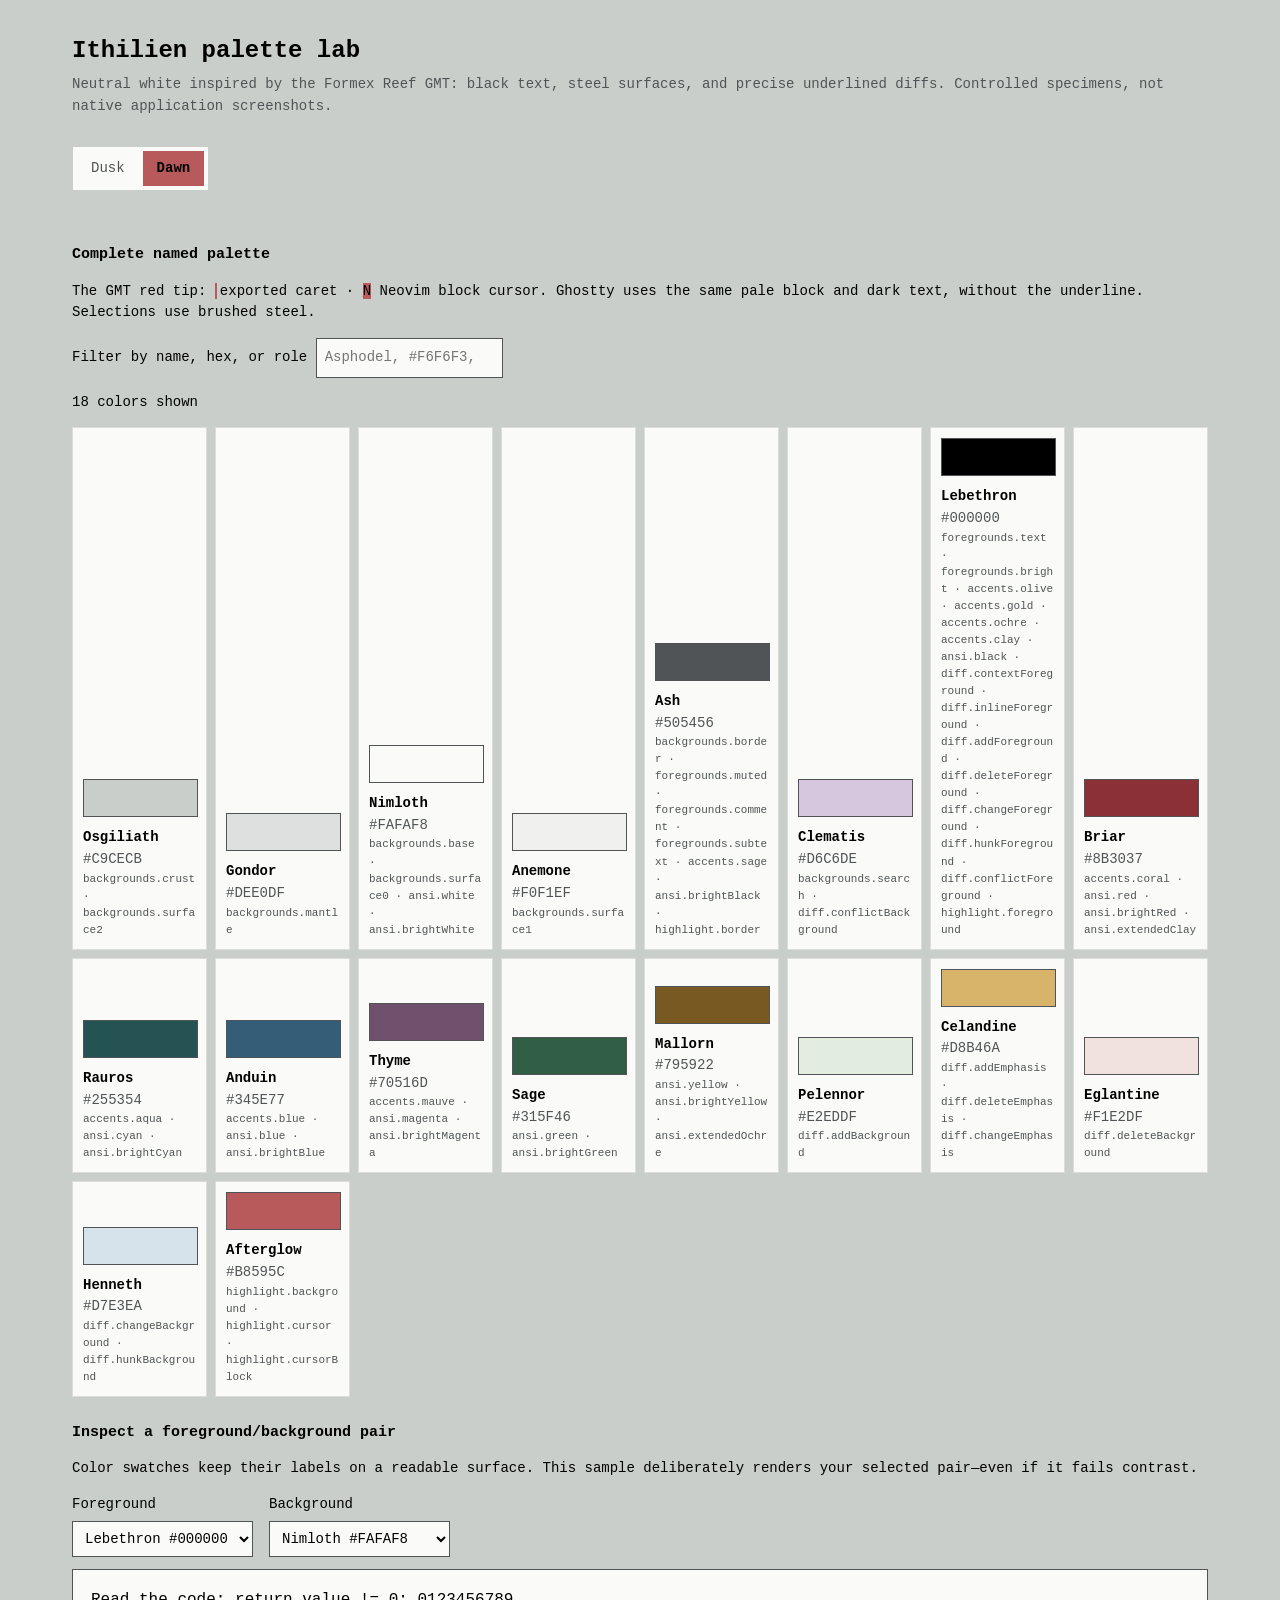
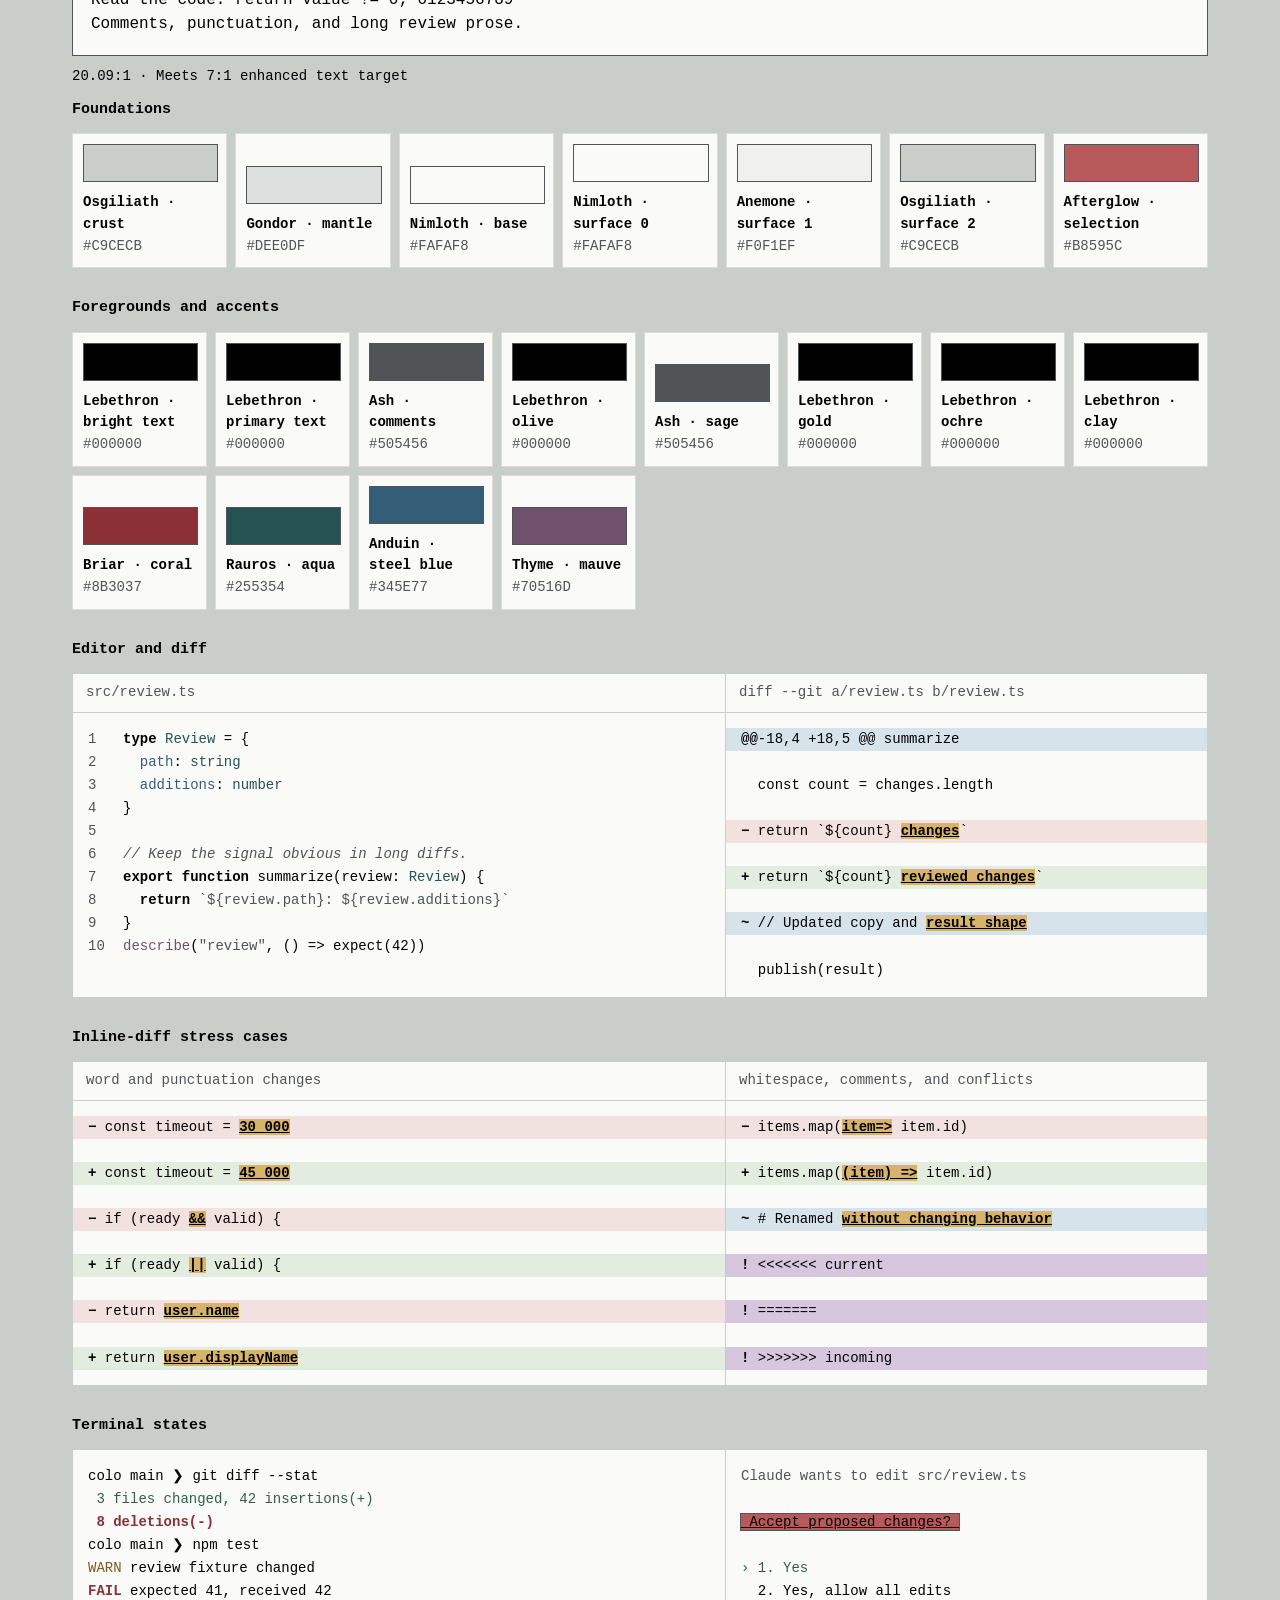
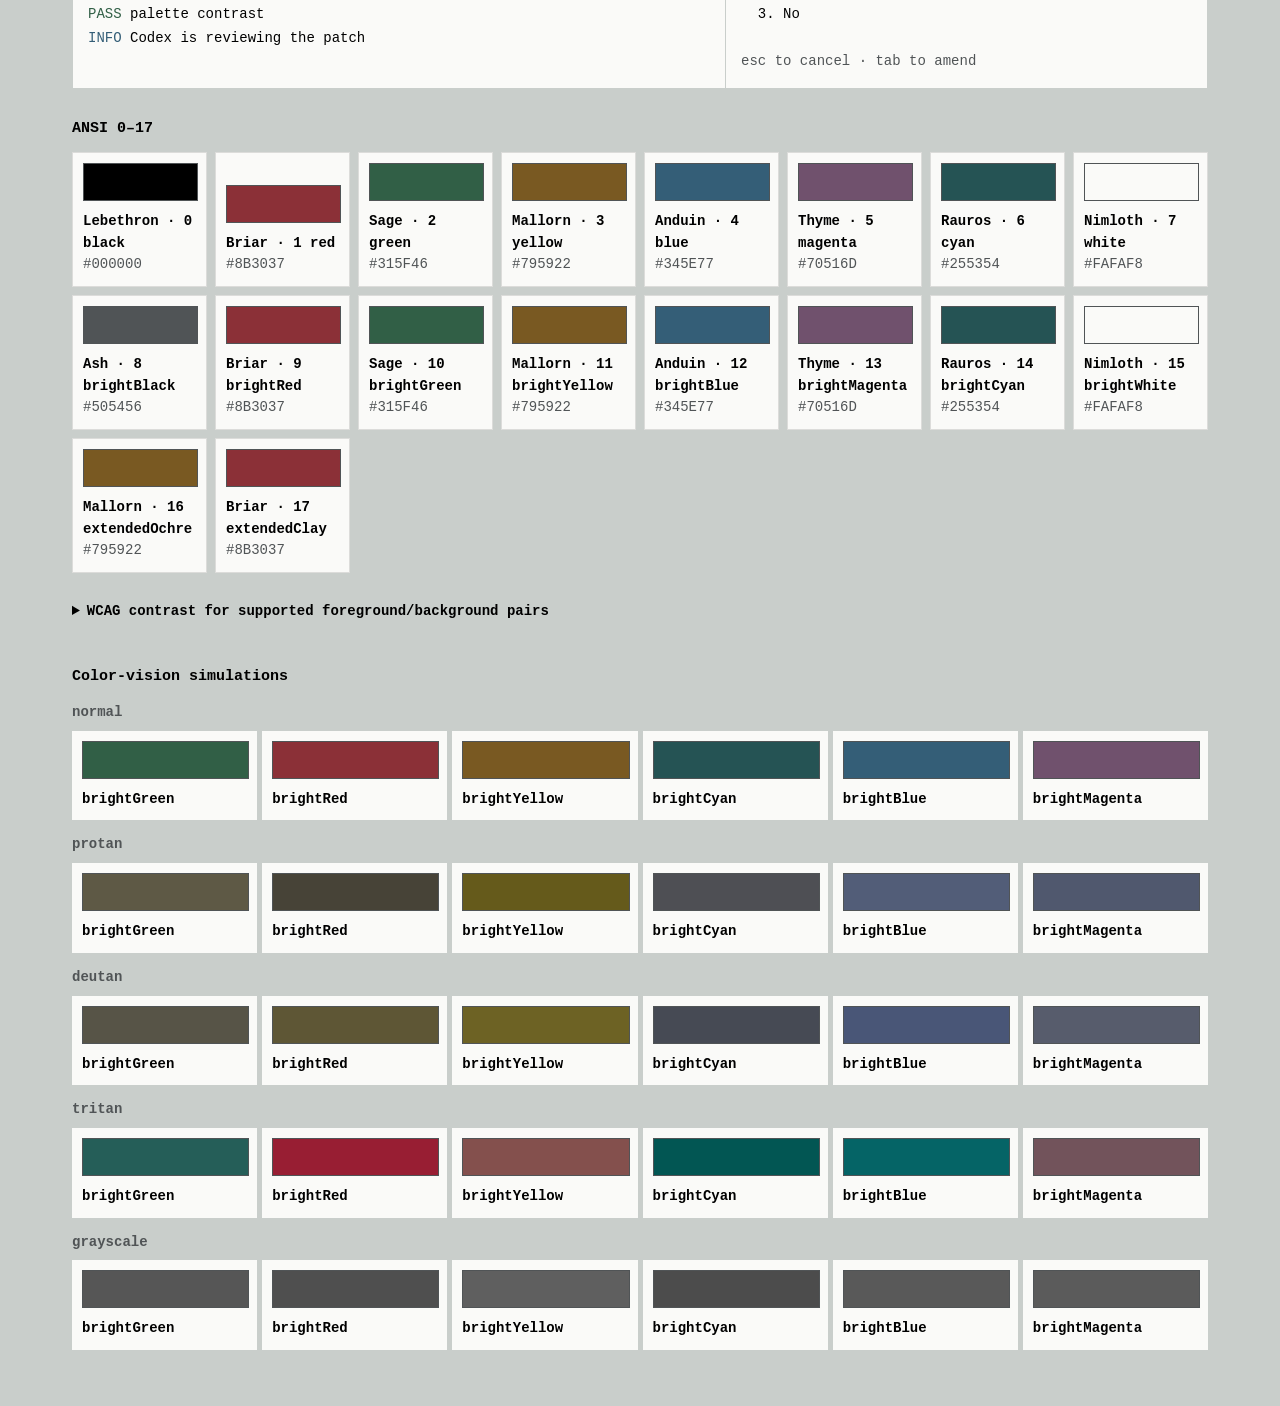
==== commit bf6caa49: "Rename Spray to Henneth for the changed-line blue" ====
--- a/palette-preview.html
+++ b/palette-preview.html
@@ -298,7 +298,7 @@
   </main>
   <script>
     /* GENERATED_DATA_START */
-    const generatedPalettes = {"night":{"colorSpace":"sRGB","highlight":{"background":"#B17232","foreground":"#000000"},"name":"Ithilien Dusk","slug":"ithilien-dusk","polarity":"dark","backgrounds":{"crust":"#10110D","mantle":"#13140F","base":"#171812","surface0":"#202219","surface1":"#292C20","surface2":"#35392A"},"foregrounds":{"muted":"#777264","comment":"#A09880","subtext":"#B9AD91","text":"#C9BA99","bright":"#E4D3AD"},"accents":{"olive":"#A6AD7C","sage":"#9FB483","gold":"#D1B56F","ochre":"#C99B62","clay":"#CC8668","coral":"#DA8075","aqua":"#82AAA0","blue":"#94B0BA","mauve":"#B09BA9"},"ansi":{"black":"#13140F","red":"#DA8075","green":"#9FB483","yellow":"#D1B56F","blue":"#94B0BA","magenta":"#B09BA9","cyan":"#82AAA0","white":"#B9AD91","brightBlack":"#777264","brightRed":"#EEAAA1","brightGreen":"#C4DCA9","brightYellow":"#E2C77E","brightBlue":"#B3C5CF","brightMagenta":"#D8B4C2","brightCyan":"#A9C9C1","brightWhite":"#E4D3AD","extendedOchre":"#C99B62","extendedClay":"#CC8668"},"diff":{"contextForeground":"#B9AD91","inlineForeground":"#E4D3AD","addForeground":"#C4DCA9","addBackground":"#202B1C","addEmphasis":"#304526","deleteForeground":"#EEAAA1","deleteBackground":"#301C1A","deleteEmphasis":"#52302B","changeForeground":"#E2C77E","changeBackground":"#3A301C","changeEmphasis":"#4A3B20","hunkForeground":"#A9C9C1","hunkBackground":"#1D2724","conflictForeground":"#D8B4C2","conflictBackground":"#35242D"},"colorNames":{}},"day":{"colorSpace":"sRGB","highlight":{"background":"#B8595C","foreground":"#000000","border":"#505456","cursor":"#B8595C","cursorBlock":"#B8595C"},"name":"Ithilien Dawn","slug":"ithilien-dawn","polarity":"light","backgrounds":{"crust":"#C9CECB","mantle":"#DEE0DF","base":"#FAFAF8","surface0":"#FAFAF8","surface1":"#F0F1EF","surface2":"#C9CECB","border":"#505456","search":"#D6C6DE"},"foregrounds":{"muted":"#505456","comment":"#505456","subtext":"#505456","text":"#000000","bright":"#000000"},"accents":{"olive":"#000000","sage":"#505456","gold":"#000000","ochre":"#000000","clay":"#000000","coral":"#8B3037","aqua":"#255354","blue":"#345E77","mauve":"#70516D"},"ansi":{"black":"#000000","red":"#8B3037","green":"#315F46","yellow":"#795922","blue":"#345E77","magenta":"#70516D","cyan":"#255354","white":"#FAFAF8","brightBlack":"#505456","brightRed":"#8B3037","brightGreen":"#315F46","brightYellow":"#795922","brightBlue":"#345E77","brightMagenta":"#70516D","brightCyan":"#255354","brightWhite":"#FAFAF8","extendedOchre":"#795922","extendedClay":"#8B3037"},"diff":{"contextForeground":"#000000","inlineForeground":"#000000","addForeground":"#000000","addBackground":"#E2EDDF","addEmphasis":"#D8B46A","deleteForeground":"#000000","deleteBackground":"#F1E2DF","deleteEmphasis":"#D8B46A","changeForeground":"#000000","changeBackground":"#D7E3EA","changeEmphasis":"#D8B46A","hunkForeground":"#000000","hunkBackground":"#D7E3EA","conflictForeground":"#000000","conflictBackground":"#D6C6DE"},"colorNames":{"#000000":"Lebethron","#505456":"Ash","#B8595C":"Afterglow","#315F46":"Sage","#345E77":"Anduin","#795922":"Mallorn","#70516D":"Thyme","#E2EDDF":"Pelennor","#F1E2DF":"Eglantine","#D7E3EA":"Spray","#D8B46A":"Celandine","#D6C6DE":"Clematis","#FAFAF8":"Nimloth","#DEE0DF":"Gondor","#F0F1EF":"Anemone","#C9CECB":"Osgiliath","#8B3037":"Briar","#255354":"Rauros"}}};
+    const generatedPalettes = {"night":{"colorSpace":"sRGB","highlight":{"background":"#B17232","foreground":"#000000"},"name":"Ithilien Dusk","slug":"ithilien-dusk","polarity":"dark","backgrounds":{"crust":"#10110D","mantle":"#13140F","base":"#171812","surface0":"#202219","surface1":"#292C20","surface2":"#35392A"},"foregrounds":{"muted":"#777264","comment":"#A09880","subtext":"#B9AD91","text":"#C9BA99","bright":"#E4D3AD"},"accents":{"olive":"#A6AD7C","sage":"#9FB483","gold":"#D1B56F","ochre":"#C99B62","clay":"#CC8668","coral":"#DA8075","aqua":"#82AAA0","blue":"#94B0BA","mauve":"#B09BA9"},"ansi":{"black":"#13140F","red":"#DA8075","green":"#9FB483","yellow":"#D1B56F","blue":"#94B0BA","magenta":"#B09BA9","cyan":"#82AAA0","white":"#B9AD91","brightBlack":"#777264","brightRed":"#EEAAA1","brightGreen":"#C4DCA9","brightYellow":"#E2C77E","brightBlue":"#B3C5CF","brightMagenta":"#D8B4C2","brightCyan":"#A9C9C1","brightWhite":"#E4D3AD","extendedOchre":"#C99B62","extendedClay":"#CC8668"},"diff":{"contextForeground":"#B9AD91","inlineForeground":"#E4D3AD","addForeground":"#C4DCA9","addBackground":"#202B1C","addEmphasis":"#304526","deleteForeground":"#EEAAA1","deleteBackground":"#301C1A","deleteEmphasis":"#52302B","changeForeground":"#E2C77E","changeBackground":"#3A301C","changeEmphasis":"#4A3B20","hunkForeground":"#A9C9C1","hunkBackground":"#1D2724","conflictForeground":"#D8B4C2","conflictBackground":"#35242D"},"colorNames":{}},"day":{"colorSpace":"sRGB","highlight":{"background":"#B8595C","foreground":"#000000","border":"#505456","cursor":"#B8595C","cursorBlock":"#B8595C"},"name":"Ithilien Dawn","slug":"ithilien-dawn","polarity":"light","backgrounds":{"crust":"#C9CECB","mantle":"#DEE0DF","base":"#FAFAF8","surface0":"#FAFAF8","surface1":"#F0F1EF","surface2":"#C9CECB","border":"#505456","search":"#D6C6DE"},"foregrounds":{"muted":"#505456","comment":"#505456","subtext":"#505456","text":"#000000","bright":"#000000"},"accents":{"olive":"#000000","sage":"#505456","gold":"#000000","ochre":"#000000","clay":"#000000","coral":"#8B3037","aqua":"#255354","blue":"#345E77","mauve":"#70516D"},"ansi":{"black":"#000000","red":"#8B3037","green":"#315F46","yellow":"#795922","blue":"#345E77","magenta":"#70516D","cyan":"#255354","white":"#FAFAF8","brightBlack":"#505456","brightRed":"#8B3037","brightGreen":"#315F46","brightYellow":"#795922","brightBlue":"#345E77","brightMagenta":"#70516D","brightCyan":"#255354","brightWhite":"#FAFAF8","extendedOchre":"#795922","extendedClay":"#8B3037"},"diff":{"contextForeground":"#000000","inlineForeground":"#000000","addForeground":"#000000","addBackground":"#E2EDDF","addEmphasis":"#D8B46A","deleteForeground":"#000000","deleteBackground":"#F1E2DF","deleteEmphasis":"#D8B46A","changeForeground":"#000000","changeBackground":"#D7E3EA","changeEmphasis":"#D8B46A","hunkForeground":"#000000","hunkBackground":"#D7E3EA","conflictForeground":"#000000","conflictBackground":"#D6C6DE"},"colorNames":{"#000000":"Lebethron","#505456":"Ash","#B8595C":"Afterglow","#315F46":"Sage","#345E77":"Anduin","#795922":"Mallorn","#70516D":"Thyme","#E2EDDF":"Pelennor","#F1E2DF":"Eglantine","#D7E3EA":"Henneth","#D8B46A":"Celandine","#D6C6DE":"Clematis","#FAFAF8":"Nimloth","#DEE0DF":"Gondor","#F0F1EF":"Anemone","#C9CECB":"Osgiliath","#8B3037":"Briar","#255354":"Rauros"}}};
     const generatedAudits = {"night":{"palette":"Ithilien Dusk","colorSpace":"sRGB","passed":true,"failures":[],"contrast":[{"name":"muted UI","foreground":"#777264","background":"#171812","wcag":3.72,"wcagTarget":3.0,"apcaLc":-27.3,"apcaTarget":25,"passed":true},{"name":"comments","foreground":"#A09880","background":"#171812","wcag":6.21,"wcagTarget":4.5,"apcaLc":-45.7,"apcaTarget":45,"passed":true},{"name":"secondary text","foreground":"#B9AD91","background":"#171812","wcag":8.04,"wcagTarget":7.0,"apcaLc":-57.3,"apcaTarget":55,"passed":true},{"name":"normal text","foreground":"#C9BA99","background":"#171812","wcag":9.33,"wcagTarget":7.0,"apcaLc":-64.8,"apcaTarget":60,"passed":true},{"name":"bright text","foreground":"#E4D3AD","background":"#171812","wcag":12.09,"wcagTarget":7.0,"apcaLc":-79.7,"apcaTarget":75,"passed":true},{"name":"highlighted text","foreground":"#000000","background":"#B17232","wcag":5.32,"wcagTarget":4.5,"apcaLc":37.5,"apcaTarget":35,"passed":true},{"name":"highlight edge on Ithilien Dusk","foreground":"#B17232","background":"#171812","wcag":4.53,"wcagTarget":3.0,"apcaLc":-34.0,"apcaTarget":0,"passed":true},{"name":"highlight edge on white","foreground":"#B17232","background":"#FFFFFF","wcag":3.95,"wcagTarget":3.0,"apcaLc":66.6,"apcaTarget":0,"passed":true},{"name":"syntax olive","foreground":"#A6AD7C","background":"#171812","wcag":7.56,"wcagTarget":4.5,"apcaLc":-54.4,"apcaTarget":44,"passed":true},{"name":"syntax sage","foreground":"#9FB483","background":"#171812","wcag":7.94,"wcagTarget":4.5,"apcaLc":-56.7,"apcaTarget":44,"passed":true},{"name":"syntax gold","foreground":"#D1B56F","background":"#171812","wcag":8.97,"wcagTarget":4.5,"apcaLc":-62.9,"apcaTarget":44,"passed":true},{"name":"syntax ochre","foreground":"#C99B62","background":"#171812","wcag":7.1,"wcagTarget":4.5,"apcaLc":-51.6,"apcaTarget":44,"passed":true},{"name":"syntax clay","foreground":"#CC8668","background":"#171812","wcag":6.1,"wcagTarget":4.5,"apcaLc":-45.2,"apcaTarget":44,"passed":true},{"name":"syntax coral","foreground":"#DA8075","background":"#171812","wcag":6.23,"wcagTarget":4.5,"apcaLc":-46.2,"apcaTarget":44,"passed":true},{"name":"syntax aqua","foreground":"#82AAA0","background":"#171812","wcag":6.98,"wcagTarget":4.5,"apcaLc":-50.8,"apcaTarget":44,"passed":true},{"name":"syntax blue","foreground":"#94B0BA","background":"#171812","wcag":7.81,"wcagTarget":4.5,"apcaLc":-55.9,"apcaTarget":44,"passed":true},{"name":"syntax mauve","foreground":"#B09BA9","background":"#171812","wcag":6.9,"wcagTarget":4.5,"apcaLc":-50.2,"apcaTarget":44,"passed":true},{"name":"diff add","foreground":"#C4DCA9","background":"#202B1C","wcag":9.94,"wcagTarget":7.0,"apcaLc":-77.0,"apcaTarget":60,"passed":true},{"name":"diff delete","foreground":"#EEAAA1","background":"#301C1A","wcag":8.34,"wcagTarget":7.0,"apcaLc":-63.3,"apcaTarget":60,"passed":true},{"name":"diff change","foreground":"#E2C77E","background":"#3A301C","wcag":7.84,"wcagTarget":7.0,"apcaLc":-68.6,"apcaTarget":60,"passed":true},{"name":"diff hunk","foreground":"#A9C9C1","background":"#1D2724","wcag":8.63,"wcagTarget":7.0,"apcaLc":-67.0,"apcaTarget":60,"passed":true},{"name":"inline add","foreground":"#E4D3AD","background":"#304526","wcag":7.09,"wcagTarget":7.0,"apcaLc":-71.1,"apcaTarget":60,"passed":true},{"name":"inline delete","foreground":"#E4D3AD","background":"#52302B","wcag":7.83,"wcagTarget":7.0,"apcaLc":-73.0,"apcaTarget":60,"passed":true},{"name":"inline change","foreground":"#E4D3AD","background":"#4A3B20","wcag":7.34,"wcagTarget":7.0,"apcaLc":-71.8,"apcaTarget":60,"passed":true},{"name":"inline diff marker","foreground":"#000000","background":"#B17232","wcag":5.32,"wcagTarget":4.5,"apcaLc":37.5,"apcaTarget":35,"passed":true},{"name":"conflict marker","foreground":"#D8B4C2","background":"#35242D","wcag":7.79,"wcagTarget":7.0,"apcaLc":-63.5,"apcaTarget":60,"passed":true},{"name":"ANSI red","foreground":"#DA8075","background":"#171812","wcag":6.23,"wcagTarget":4.5,"apcaLc":-46.2,"apcaTarget":44,"passed":true},{"name":"ANSI green","foreground":"#9FB483","background":"#171812","wcag":7.94,"wcagTarget":4.5,"apcaLc":-56.7,"apcaTarget":44,"passed":true},{"name":"ANSI yellow","foreground":"#D1B56F","background":"#171812","wcag":8.97,"wcagTarget":4.5,"apcaLc":-62.9,"apcaTarget":44,"passed":true},{"name":"ANSI blue","foreground":"#94B0BA","background":"#171812","wcag":7.81,"wcagTarget":4.5,"apcaLc":-55.9,"apcaTarget":44,"passed":true},{"name":"ANSI magenta","foreground":"#B09BA9","background":"#171812","wcag":6.9,"wcagTarget":4.5,"apcaLc":-50.2,"apcaTarget":44,"passed":true},{"name":"ANSI cyan","foreground":"#82AAA0","background":"#171812","wcag":6.98,"wcagTarget":4.5,"apcaLc":-50.8,"apcaTarget":44,"passed":true},{"name":"ANSI white","foreground":"#B9AD91","background":"#171812","wcag":8.04,"wcagTarget":4.5,"apcaLc":-57.3,"apcaTarget":44,"passed":true},{"name":"ANSI brightBlack","foreground":"#777264","background":"#171812","wcag":3.72,"wcagTarget":3.0,"apcaLc":-27.3,"apcaTarget":20,"passed":true},{"name":"ANSI brightRed","foreground":"#EEAAA1","background":"#171812","wcag":9.27,"wcagTarget":4.5,"apcaLc":-64.6,"apcaTarget":44,"passed":true},{"name":"ANSI brightGreen","foreground":"#C4DCA9","background":"#171812","wcag":12.04,"wcagTarget":4.5,"apcaLc":-79.4,"apcaTarget":44,"passed":true},{"name":"ANSI brightYellow","foreground":"#E2C77E","background":"#171812","wcag":10.8,"wcagTarget":4.5,"apcaLc":-73.0,"apcaTarget":44,"passed":true},{"name":"ANSI brightBlue","foreground":"#B3C5CF","background":"#171812","wcag":10.04,"wcagTarget":4.5,"apcaLc":-68.8,"apcaTarget":44,"passed":true},{"name":"ANSI brightMagenta","foreground":"#D8B4C2","background":"#171812","wcag":9.55,"wcagTarget":4.5,"apcaLc":-66.1,"apcaTarget":44,"passed":true},{"name":"ANSI brightCyan","foreground":"#A9C9C1","background":"#171812","wcag":10.05,"wcagTarget":4.5,"apcaLc":-68.8,"apcaTarget":44,"passed":true},{"name":"ANSI brightWhite","foreground":"#E4D3AD","background":"#171812","wcag":12.09,"wcagTarget":4.5,"apcaLc":-79.7,"apcaTarget":44,"passed":true},{"name":"ANSI extendedOchre","foreground":"#C99B62","background":"#171812","wcag":7.1,"wcagTarget":4.5,"apcaLc":-51.6,"apcaTarget":44,"passed":true},{"name":"ANSI extendedClay","foreground":"#CC8668","background":"#171812","wcag":6.1,"wcagTarget":4.5,"apcaLc":-45.2,"apcaTarget":44,"passed":true}],"inlineEmphasisReview":[{"state":"add","lineContrast":1.408,"lineDeltaEOK":{"normal":0.0938,"protan":0.0961,"deutan":0.0924,"tritan":0.0909,"grayscale":0.0923}},{"state":"delete","lineContrast":1.39,"lineDeltaEOK":{"normal":0.0997,"protan":0.0899,"deutan":0.1001,"tritan":0.1017,"grayscale":0.0959}},{"state":"change","lineContrast":1.196,"lineDeltaEOK":{"normal":0.0483,"protan":0.0451,"deutan":0.0491,"tritan":0.0486,"grayscale":0.0465}}],"changedLineCanvasReview":{"normal":0.112,"protan":0.1042,"deutan":0.1138,"tritan":0.1129,"grayscale":0.1077},"surfaceObservations":[{"name":"muted on base","foreground":"#777264","background":"#171812","wcag":3.72,"target":4.5,"passed":false},{"name":"comment on base","foreground":"#A09880","background":"#171812","wcag":6.21,"target":4.5,"passed":true},{"name":"subtext on base","foreground":"#B9AD91","background":"#171812","wcag":8.04,"target":4.5,"passed":true},{"name":"text on base","foreground":"#C9BA99","background":"#171812","wcag":9.33,"target":4.5,"passed":true},{"name":"bright on base","foreground":"#E4D3AD","background":"#171812","wcag":12.09,"target":4.5,"passed":true},{"name":"olive on base","foreground":"#A6AD7C","background":"#171812","wcag":7.56,"target":4.5,"passed":true},{"name":"sage on base","foreground":"#9FB483","background":"#171812","wcag":7.94,"target":4.5,"passed":true},{"name":"gold on base","foreground":"#D1B56F","background":"#171812","wcag":8.97,"target":4.5,"passed":true},{"name":"ochre on base","foreground":"#C99B62","background":"#171812","wcag":7.1,"target":4.5,"passed":true},{"name":"clay on base","foreground":"#CC8668","background":"#171812","wcag":6.1,"target":4.5,"passed":true},{"name":"coral on base","foreground":"#DA8075","background":"#171812","wcag":6.23,"target":4.5,"passed":true},{"name":"aqua on base","foreground":"#82AAA0","background":"#171812","wcag":6.98,"target":4.5,"passed":true},{"name":"blue on base","foreground":"#94B0BA","background":"#171812","wcag":7.81,"target":4.5,"passed":true},{"name":"mauve on base","foreground":"#B09BA9","background":"#171812","wcag":6.9,"target":4.5,"passed":true},{"name":"muted on mantle","foreground":"#777264","background":"#13140F","wcag":3.86,"target":4.5,"passed":false},{"name":"comment on mantle","foreground":"#A09880","background":"#13140F","wcag":6.43,"target":4.5,"passed":true},{"name":"subtext on mantle","foreground":"#B9AD91","background":"#13140F","wcag":8.33,"target":4.5,"passed":true},{"name":"text on mantle","foreground":"#C9BA99","background":"#13140F","wcag":9.67,"target":4.5,"passed":true},{"name":"bright on mantle","foreground":"#E4D3AD","background":"#13140F","wcag":12.53,"target":4.5,"passed":true},{"name":"olive on mantle","foreground":"#A6AD7C","background":"#13140F","wcag":7.83,"target":4.5,"passed":true},{"name":"sage on mantle","foreground":"#9FB483","background":"#13140F","wcag":8.22,"target":4.5,"passed":true},{"name":"gold on mantle","foreground":"#D1B56F","background":"#13140F","wcag":9.3,"target":4.5,"passed":true},{"name":"ochre on mantle","foreground":"#C99B62","background":"#13140F","wcag":7.36,"target":4.5,"passed":true},{"name":"clay on mantle","foreground":"#CC8668","background":"#13140F","wcag":6.33,"target":4.5,"passed":true},{"name":"coral on mantle","foreground":"#DA8075","background":"#13140F","wcag":6.46,"target":4.5,"passed":true},{"name":"aqua on mantle","foreground":"#82AAA0","background":"#13140F","wcag":7.23,"target":4.5,"passed":true},{"name":"blue on mantle","foreground":"#94B0BA","background":"#13140F","wcag":8.09,"target":4.5,"passed":true},{"name":"mauve on mantle","foreground":"#B09BA9","background":"#13140F","wcag":7.15,"target":4.5,"passed":true},{"name":"muted on surface0","foreground":"#777264","background":"#202219","wcag":3.35,"target":4.5,"passed":false},{"name":"comment on surface0","foreground":"#A09880","background":"#202219","wcag":5.6,"target":4.5,"passed":true},{"name":"subtext on surface0","foreground":"#B9AD91","background":"#202219","wcag":7.24,"target":4.5,"passed":true},{"name":"text on surface0","foreground":"#C9BA99","background":"#202219","wcag":8.41,"target":4.5,"passed":true},{"name":"bright on surface0","foreground":"#E4D3AD","background":"#202219","wcag":10.9,"target":4.5,"passed":true},{"name":"olive on surface0","foreground":"#A6AD7C","background":"#202219","wcag":6.82,"target":4.5,"passed":true},{"name":"sage on surface0","foreground":"#9FB483","background":"#202219","wcag":7.15,"target":4.5,"passed":true},{"name":"gold on surface0","foreground":"#D1B56F","background":"#202219","wcag":8.09,"target":4.5,"passed":true},{"name":"ochre on surface0","foreground":"#C99B62","background":"#202219","wcag":6.4,"target":4.5,"passed":true},{"name":"clay on surface0","foreground":"#CC8668","background":"#202219","wcag":5.5,"target":4.5,"passed":true},{"name":"coral on surface0","foreground":"#DA8075","background":"#202219","wcag":5.62,"target":4.5,"passed":true},{"name":"aqua on surface0","foreground":"#82AAA0","background":"#202219","wcag":6.29,"target":4.5,"passed":true},{"name":"blue on surface0","foreground":"#94B0BA","background":"#202219","wcag":7.04,"target":4.5,"passed":true},{"name":"mauve on surface0","foreground":"#B09BA9","background":"#202219","wcag":6.22,"target":4.5,"passed":true},{"name":"muted on surface1","foreground":"#777264","background":"#292C20","wcag":2.97,"target":4.5,"passed":false},{"name":"comment on surface1","foreground":"#A09880","background":"#292C20","wcag":4.95,"target":4.5,"passed":true},{"name":"subtext on surface1","foreground":"#B9AD91","background":"#292C20","wcag":6.4,"target":4.5,"passed":true},{"name":"text on surface1","foreground":"#C9BA99","background":"#292C20","wcag":7.43,"target":4.5,"passed":true},{"name":"bright on surface1","foreground":"#E4D3AD","background":"#292C20","wcag":9.64,"target":4.5,"passed":true},{"name":"olive on surface1","foreground":"#A6AD7C","background":"#292C20","wcag":6.03,"target":4.5,"passed":true},{"name":"sage on surface1","foreground":"#9FB483","background":"#292C20","wcag":6.32,"target":4.5,"passed":true},{"name":"gold on surface1","foreground":"#D1B56F","background":"#292C20","wcag":7.15,"target":4.5,"passed":true},{"name":"ochre on surface1","foreground":"#C99B62","background":"#292C20","wcag":5.66,"target":4.5,"passed":true},{"name":"clay on surface1","foreground":"#CC8668","background":"#292C20","wcag":4.86,"target":4.5,"passed":true},{"name":"coral on surface1","foreground":"#DA8075","background":"#292C20","wcag":4.97,"target":4.5,"passed":true},{"name":"aqua on surface1","foreground":"#82AAA0","background":"#292C20","wcag":5.56,"target":4.5,"passed":true},{"name":"blue on surface1","foreground":"#94B0BA","background":"#292C20","wcag":6.22,"target":4.5,"passed":true},{"name":"mauve on surface1","foreground":"#B09BA9","background":"#292C20","wcag":5.5,"target":4.5,"passed":true},{"name":"chrome text on crust","foreground":"#C9BA99","background":"#10110D","wcag":9.9,"target":4.5,"passed":true},{"name":"chrome subtext on crust","foreground":"#B9AD91","background":"#10110D","wcag":8.53,"target":4.5,"passed":true},{"name":"chrome bright on crust","foreground":"#E4D3AD","background":"#10110D","wcag":12.83,"target":4.5,"passed":true},{"name":"chrome text on surface2","foreground":"#C9BA99","background":"#35392A","wcag":6.2,"target":4.5,"passed":true},{"name":"chrome subtext on surface2","foreground":"#B9AD91","background":"#35392A","wcag":5.34,"target":4.5,"passed":true},{"name":"chrome bright on surface2","foreground":"#E4D3AD","background":"#35392A","wcag":8.03,"target":4.5,"passed":true},{"name":"inactive status label","foreground":"#777264","background":"#13140F","wcag":3.86,"target":4.5,"passed":false},{"name":"popup border","foreground":"#35392A","background":"#202219","wcag":1.36,"target":3.0,"passed":false},{"name":"search result","foreground":"#C9BA99","background":"#4A3B20","wcag":5.66,"target":4.5,"passed":true},{"name":"selected popup kind","foreground":"#B9AD91","background":"#B17232","wcag":1.78,"target":4.5,"passed":false},{"name":"selected popup extra","foreground":"#777264","background":"#B17232","wcag":1.22,"target":4.5,"passed":false},{"name":"substitution","foreground":"#C9BA99","background":"#EEAAA1","wcag":1.01,"target":4.5,"passed":false},{"name":"error annotation","foreground":"#C9BA99","background":"#DA8075","wcag":1.5,"target":4.5,"passed":false},{"name":"tab label on crust","foreground":"#777264","background":"#10110D","wcag":3.95,"target":4.5,"passed":false},{"name":"Neovim DiffText","foreground":"#000000","background":"#B17232","wcag":5.32,"target":4.5,"passed":true},{"name":"selection edge on mantle","foreground":"#B17232","background":"#13140F","wcag":4.69,"target":3.0,"passed":true},{"name":"selection edge on surface0","foreground":"#B17232","background":"#202219","wcag":4.08,"target":3.0,"passed":true},{"name":"selection edge on surface1","foreground":"#B17232","background":"#292C20","wcag":3.61,"target":3.0,"passed":true},{"name":"git add sign","foreground":"#C4DCA9","background":"#171812","wcag":12.04,"target":4.5,"passed":true},{"name":"git delete sign","foreground":"#EEAAA1","background":"#171812","wcag":9.27,"target":4.5,"passed":true},{"name":"git change sign","foreground":"#E2C77E","background":"#171812","wcag":10.8,"target":4.5,"passed":true},{"name":"status olive","foreground":"#171812","background":"#A6AD7C","wcag":7.56,"target":4.5,"passed":true},{"name":"status sage","foreground":"#171812","background":"#9FB483","wcag":7.94,"target":4.5,"passed":true},{"name":"status mauve","foreground":"#171812","background":"#B09BA9","wcag":6.9,"target":4.5,"passed":true},{"name":"status coral","foreground":"#171812","background":"#DA8075","wcag":6.23,"target":4.5,"passed":true},{"name":"status gold","foreground":"#171812","background":"#D1B56F","wcag":8.97,"target":4.5,"passed":true}],"semanticRoleReview":[{"name":"numbers/keywords","deltaEOK":{"normal":0.0572,"protan":0.056,"deutan":0.0389,"tritan":0.0486,"grayscale":0.0403}},{"name":"information/hints","deltaEOK":{"normal":0.0461,"protan":0.0399,"deutan":0.0396,"tritan":0.0349,"grayscale":0.0306}},{"name":"operators/strings","deltaEOK":{"normal":0.0192,"protan":0.0177,"deutan":0.0119,"tritan":0.0231,"grayscale":0.0134}},{"name":"keywords/errors","deltaEOK":{"normal":0.0352,"protan":0.0202,"deutan":0.0152,"tritan":0.0286,"grayscale":0.0054}}],"colors":{"backgrounds.crust":{"hex":"#10110D","oklch":[0.1749,0.0082,118.7],"inSrgb":true,"simulations":{"protan":"#12110D","deutan":"#11110D","tritan":"#101110","grayscale":"#111111"}},"backgrounds.mantle":{"hex":"#13140F","oklch":[0.1882,0.0099,116.5],"inSrgb":true,"simulations":{"protan":"#15130F","deutan":"#15140F","tritan":"#141313","grayscale":"#131313"}},"backgrounds.base":{"hex":"#171812","oklch":[0.2057,0.0116,115.1],"inSrgb":true,"simulations":{"protan":"#191712","deutan":"#191712","tritan":"#181716","grayscale":"#171717"}},"backgrounds.surface0":{"hex":"#202219","oklch":[0.2467,0.0167,117.8],"inSrgb":true,"simulations":{"protan":"#232118","deutan":"#232119","tritan":"#212120","grayscale":"#212121"}},"backgrounds.surface1":{"hex":"#292C20","oklch":[0.2861,0.0215,119.2],"inSrgb":true,"simulations":{"protan":"#2E2B1F","deutan":"#2D2B20","tritan":"#2A2B29","grayscale":"#2B2B2B"}},"backgrounds.surface2":{"hex":"#35392A","oklch":[0.3359,0.0259,119.9],"inSrgb":true,"simulations":{"protan":"#3B3729","deutan":"#3A372B","tritan":"#363735","grayscale":"#373737"}},"highlight.background":{"hex":"#B17232","oklch":[0.6072,0.1119,63.1],"inSrgb":true,"simulations":{"protan":"#86772B","deutan":"#958633","tritan":"#C16464","grayscale":"#808080"}},"highlight.foreground":{"hex":"#000000","oklch":[0.0,0.0,null],"inSrgb":true,"simulations":{"protan":"#000000","deutan":"#000000","tritan":"#000000","grayscale":"#000000"}},"foregrounds.muted":{"hex":"#777264","oklch":[0.5524,0.0219,90.6],"inSrgb":true,"simulations":{"protan":"#757163","deutan":"#777364","tritan":"#7A706E","grayscale":"#727272"}},"foregrounds.comment":{"hex":"#A09880","oklch":[0.6799,0.0353,91.8],"inSrgb":true,"simulations":{"protan":"#9E977F","deutan":"#A09981","tritan":"#A59491","grayscale":"#989898"}},"foregrounds.subtext":{"hex":"#B9AD91","oklch":[0.7503,0.041,87.6],"inSrgb":true,"simulations":{"protan":"#B4AC8F","deutan":"#B7AF92","tritan":"#C0A8A5","grayscale":"#AEAEAE"}},"foregrounds.text":{"hex":"#C9BA99","oklch":[0.7929,0.0479,86.4],"inSrgb":true,"simulations":{"protan":"#C2B997","deutan":"#C6BD9A","tritan":"#D1B4B1","grayscale":"#BBBBBB"}},"foregrounds.bright":{"hex":"#E4D3AD","oklch":[0.8712,0.0537,86.7],"inSrgb":true,"simulations":{"protan":"#DCD2AB","deutan":"#E1D6AE","tritan":"#EDCDC9","grayscale":"#D4D4D4"}},"accents.olive":{"hex":"#A6AD7C","oklch":[0.7296,0.0675,114.7],"inSrgb":true,"simulations":{"protan":"#B4A879","deutan":"#B4A97E","tritan":"#ACA7A0","grayscale":"#A9A9A9"}},"accents.sage":{"hex":"#9FB483","oklch":[0.7411,0.0716,126.9],"inSrgb":true,"simulations":{"protan":"#B9AE80","deutan":"#B6AC85","tritan":"#A2AFA7","grayscale":"#ADADAD"}},"accents.gold":{"hex":"#D1B56F","oklch":[0.782,0.0949,88.4],"inSrgb":true,"simulations":{"protan":"#C4B369","deutan":"#CBBB71","tritan":"#DFAAA4","grayscale":"#B8B8B8"}},"accents.ochre":{"hex":"#C99B62","oklch":[0.7201,0.0923,71.4],"inSrgb":true,"simulations":{"protan":"#AB9D5D","deutan":"#B6A863","tritan":"#D8908D","grayscale":"#A3A3A3"}},"accents.clay":{"hex":"#CC8668","oklch":[0.6848,0.0964,43.9],"inSrgb":true,"simulations":{"protan":"#988E66","deutan":"#A99D68","tritan":"#DC7A7E","grayscale":"#979797"}},"accents.coral":{"hex":"#DA8075","oklch":[0.6941,0.1134,27.8],"inSrgb":true,"simulations":{"protan":"#948D74","deutan":"#AAA074","tritan":"#EB737D","grayscale":"#999999"}},"accents.aqua":{"hex":"#82AAA0","oklch":[0.7058,0.0458,177.9],"inSrgb":true,"simulations":{"protan":"#A7A5A0","deutan":"#9FA0A1","tritan":"#78ABA7","grayscale":"#A2A2A2"}},"accents.blue":{"hex":"#94B0BA","oklch":[0.7394,0.034,221.4],"inSrgb":true,"simulations":{"protan":"#AAAEBB","deutan":"#A4A9BA","tritan":"#89B3B3","grayscale":"#ABABAB"}},"accents.mauve":{"hex":"#B09BA9","oklch":[0.7122,0.0314,338.1],"inSrgb":true,"simulations":{"protan":"#9B9FAA","deutan":"#A0A2A8","tritan":"#B39BA0","grayscale":"#A1A1A1"}},"ansi.black":{"hex":"#13140F","oklch":[0.1882,0.0099,116.5],"inSrgb":true,"simulations":{"protan":"#15130F","deutan":"#15140F","tritan":"#141313","grayscale":"#131313"}},"ansi.red":{"hex":"#DA8075","oklch":[0.6941,0.1134,27.8],"inSrgb":true,"simulations":{"protan":"#948D74","deutan":"#AAA074","tritan":"#EB737D","grayscale":"#999999"}},"ansi.green":{"hex":"#9FB483","oklch":[0.7411,0.0716,126.9],"inSrgb":true,"simulations":{"protan":"#B9AE80","deutan":"#B6AC85","tritan":"#A2AFA7","grayscale":"#ADADAD"}},"ansi.yellow":{"hex":"#D1B56F","oklch":[0.782,0.0949,88.4],"inSrgb":true,"simulations":{"protan":"#C4B369","deutan":"#CBBB71","tritan":"#DFAAA4","grayscale":"#B8B8B8"}},"ansi.blue":{"hex":"#94B0BA","oklch":[0.7394,0.034,221.4],"inSrgb":true,"simulations":{"protan":"#AAAEBB","deutan":"#A4A9BA","tritan":"#89B3B3","grayscale":"#ABABAB"}},"ansi.magenta":{"hex":"#B09BA9","oklch":[0.7122,0.0314,338.1],"inSrgb":true,"simulations":{"protan":"#9B9FAA","deutan":"#A0A2A8","tritan":"#B39BA0","grayscale":"#A1A1A1"}},"ansi.cyan":{"hex":"#82AAA0","oklch":[0.7058,0.0458,177.9],"inSrgb":true,"simulations":{"protan":"#A7A5A0","deutan":"#9FA0A1","tritan":"#78ABA7","grayscale":"#A2A2A2"}},"ansi.white":{"hex":"#B9AD91","oklch":[0.7503,0.041,87.6],"inSrgb":true,"simulations":{"protan":"#B4AC8F","deutan":"#B7AF92","tritan":"#C0A8A5","grayscale":"#AEAEAE"}},"ansi.brightBlack":{"hex":"#777264","oklch":[0.5524,0.0219,90.6],"inSrgb":true,"simulations":{"protan":"#757163","deutan":"#777364","tritan":"#7A706E","grayscale":"#727272"}},"ansi.brightRed":{"hex":"#EEAAA1","oklch":[0.8001,0.0818,27.5],"inSrgb":true,"simulations":{"protan":"#B8B3A0","deutan":"#C8C0A0","tritan":"#FDA2A8","grayscale":"#BBBBBB"}},"ansi.brightGreen":{"hex":"#C4DCA9","oklch":[0.8637,0.0729,128.3],"inSrgb":true,"simulations":{"protan":"#E1D5A6","deutan":"#DED3AB","tritan":"#C6D7CE","grayscale":"#D4D4D4"}},"ansi.brightYellow":{"hex":"#E2C77E","oklch":[0.8365,0.0971,89.9],"inSrgb":true,"simulations":{"protan":"#D6C578","deutan":"#DDCC80","tritan":"#F0BCB5","grayscale":"#C9C9C9"}},"ansi.brightBlue":{"hex":"#B3C5CF","oklch":[0.8128,0.0242,231.9],"inSrgb":true,"simulations":{"protan":"#C0C4D0","deutan":"#BCC1CF","tritan":"#ACC8C8","grayscale":"#C2C2C2"}},"ansi.brightMagenta":{"hex":"#D8B4C2","oklch":[0.8055,0.0453,352.8],"inSrgb":true,"simulations":{"protan":"#B7BAC3","deutan":"#BFC0C1","tritan":"#DEB3B9","grayscale":"#BDBDBD"}},"ansi.brightCyan":{"hex":"#A9C9C1","oklch":[0.81,0.0361,178.5],"inSrgb":true,"simulations":{"protan":"#C6C5C1","deutan":"#C0C0C2","tritan":"#A1CAC6","grayscale":"#C2C2C2"}},"ansi.brightWhite":{"hex":"#E4D3AD","oklch":[0.8712,0.0537,86.7],"inSrgb":true,"simulations":{"protan":"#DCD2AB","deutan":"#E1D6AE","tritan":"#EDCDC9","grayscale":"#D4D4D4"}},"ansi.extendedOchre":{"hex":"#C99B62","oklch":[0.7201,0.0923,71.4],"inSrgb":true,"simulations":{"protan":"#AB9D5D","deutan":"#B6A863","tritan":"#D8908D","grayscale":"#A3A3A3"}},"ansi.extendedClay":{"hex":"#CC8668","oklch":[0.6848,0.0964,43.9],"inSrgb":true,"simulations":{"protan":"#988E66","deutan":"#A99D68","tritan":"#DC7A7E","grayscale":"#979797"}},"diff.contextForeground":{"hex":"#B9AD91","oklch":[0.7503,0.041,87.6],"inSrgb":true,"simulations":{"protan":"#B4AC8F","deutan":"#B7AF92","tritan":"#C0A8A5","grayscale":"#AEAEAE"}},"diff.inlineForeground":{"hex":"#E4D3AD","oklch":[0.8712,0.0537,86.7],"inSrgb":true,"simulations":{"protan":"#DCD2AB","deutan":"#E1D6AE","tritan":"#EDCDC9","grayscale":"#D4D4D4"}},"diff.addForeground":{"hex":"#C4DCA9","oklch":[0.8637,0.0729,128.3],"inSrgb":true,"simulations":{"protan":"#E1D5A6","deutan":"#DED3AB","tritan":"#C6D7CE","grayscale":"#D4D4D4"}},"diff.addBackground":{"hex":"#202B1C","oklch":[0.2737,0.0309,137.5],"inSrgb":true,"simulations":{"protan":"#2C291B","deutan":"#2A281D","tritan":"#202A27","grayscale":"#282828"}},"diff.addEmphasis":{"hex":"#304526","oklch":[0.3637,0.0573,136.1],"inSrgb":true,"simulations":{"protan":"#474124","deutan":"#443F28","tritan":"#30433D","grayscale":"#3F3F3F"}},"diff.deleteForeground":{"hex":"#EEAAA1","oklch":[0.8001,0.0818,27.5],"inSrgb":true,"simulations":{"protan":"#B8B3A0","deutan":"#C8C0A0","tritan":"#FDA2A8","grayscale":"#BBBBBB"}},"diff.deleteBackground":{"hex":"#301C1A","oklch":[0.2521,0.0322,25.8],"inSrgb":true,"simulations":{"protan":"#201F1A","deutan":"#25231A","tritan":"#34191C","grayscale":"#212121"}},"diff.deleteEmphasis":{"hex":"#52302B","oklch":[0.35,0.051,28.9],"inSrgb":true,"simulations":{"protan":"#38352B","deutan":"#403C2B","tritan":"#592B2F","grayscale":"#393939"}},"diff.changeForeground":{"hex":"#E2C77E","oklch":[0.8365,0.0971,89.9],"inSrgb":true,"simulations":{"protan":"#D6C578","deutan":"#DDCC80","tritan":"#F0BCB5","grayscale":"#C9C9C9"}},"diff.changeBackground":{"hex":"#3A301C","oklch":[0.3145,0.0355,83.9],"inSrgb":true,"simulations":{"protan":"#35301A","deutan":"#37321D","tritan":"#3E2D2B","grayscale":"#313131"}},"diff.changeEmphasis":{"hex":"#4A3B20","oklch":[0.3615,0.0464,81.1],"inSrgb":true,"simulations":{"protan":"#413B1E","deutan":"#453F21","tritan":"#503634","grayscale":"#3D3D3D"}},"diff.hunkForeground":{"hex":"#A9C9C1","oklch":[0.81,0.0361,178.5],"inSrgb":true,"simulations":{"protan":"#C6C5C1","deutan":"#C0C0C2","tritan":"#A1CAC6","grayscale":"#C2C2C2"}},"diff.hunkBackground":{"hex":"#1D2724","oklch":[0.2621,0.0151,174.9],"inSrgb":true,"simulations":{"protan":"#262624","deutan":"#242424","tritan":"#1B2726","grayscale":"#252525"}},"diff.conflictForeground":{"hex":"#D8B4C2","oklch":[0.8055,0.0453,352.8],"inSrgb":true,"simulations":{"protan":"#B7BAC3","deutan":"#BFC0C1","tritan":"#DEB3B9","grayscale":"#BDBDBD"}},"diff.conflictBackground":{"hex":"#35242D","oklch":[0.2844,0.0298,346.1],"inSrgb":true,"simulations":{"protan":"#25272D","deutan":"#292A2D","tritan":"#372427","grayscale":"#292929"}}},"semanticSeparation":[{"name":"diff add/delete","deltaEOK":{"normal":0.135,"protan":0.112,"deutan":0.061,"tritan":0.141,"grayscale":0.079},"floor":0.03,"passed":true},{"name":"diff add/change","deltaEOK":{"normal":0.066,"protan":0.062,"deutan":0.049,"tritan":0.082,"grayscale":0.037},"floor":0.03,"passed":true},{"name":"diff delete/change","deltaEOK":{"normal":0.1,"protan":0.091,"deutan":0.066,"tritan":0.065,"grayscale":0.066},"floor":0.03,"passed":true},{"name":"error/warning","deltaEOK":{"normal":0.138,"protan":0.135,"deutan":0.093,"tritan":0.123,"grayscale":0.1},"floor":0.05,"passed":true},{"name":"ANSI blue/bright blue","deltaEOK":{"normal":0.074,"protan":0.069,"deutan":0.074,"tritan":0.075,"grayscale":0.072},"floor":0.03,"passed":true},{"name":"ANSI cyan/bright cyan","deltaEOK":{"normal":0.105,"protan":0.101,"deutan":0.104,"tritan":0.105,"grayscale":0.103},"floor":0.03,"passed":true}],"accentProximityReview":[{"pair":"olive/sage","deltaEOK":0.019},{"pair":"clay/coral","deltaEOK":0.035},{"pair":"aqua/blue","deltaEOK":0.046}]},"day":{"palette":"Ithilien Dawn","colorSpace":"sRGB","passed":true,"failures":[],"contrast":[{"name":"muted UI","foreground":"#505456","background":"#FAFAF8","wcag":7.32,"wcagTarget":4.5,"apcaLc":83.5,"apcaTarget":25,"passed":true},{"name":"comments","foreground":"#505456","background":"#FAFAF8","wcag":7.32,"wcagTarget":4.5,"apcaLc":83.5,"apcaTarget":45,"passed":true},{"name":"secondary text","foreground":"#505456","background":"#FAFAF8","wcag":7.32,"wcagTarget":7.0,"apcaLc":83.5,"apcaTarget":55,"passed":true},{"name":"normal text","foreground":"#000000","background":"#FAFAF8","wcag":20.09,"wcagTarget":7.0,"apcaLc":103.0,"apcaTarget":60,"passed":true},{"name":"bright text","foreground":"#000000","background":"#FAFAF8","wcag":20.09,"wcagTarget":7.0,"apcaLc":103.0,"apcaTarget":75,"passed":true},{"name":"highlighted text","foreground":"#000000","background":"#B8595C","wcag":4.62,"wcagTarget":4.5,"apcaLc":33.0,"apcaTarget":0,"passed":true},{"name":"highlight edge on Ithilien Dawn","foreground":"#505456","background":"#FAFAF8","wcag":7.32,"wcagTarget":3.0,"apcaLc":83.5,"apcaTarget":0,"passed":true},{"name":"highlight edge on white","foreground":"#505456","background":"#FFFFFF","wcag":7.65,"wcagTarget":3.0,"apcaLc":86.6,"apcaTarget":0,"passed":true},{"name":"syntax olive","foreground":"#000000","background":"#FAFAF8","wcag":20.09,"wcagTarget":4.5,"apcaLc":103.0,"apcaTarget":44,"passed":true},{"name":"syntax sage","foreground":"#505456","background":"#FAFAF8","wcag":7.32,"wcagTarget":4.5,"apcaLc":83.5,"apcaTarget":44,"passed":true},{"name":"syntax gold","foreground":"#000000","background":"#FAFAF8","wcag":20.09,"wcagTarget":4.5,"apcaLc":103.0,"apcaTarget":44,"passed":true},{"name":"syntax ochre","foreground":"#000000","background":"#FAFAF8","wcag":20.09,"wcagTarget":4.5,"apcaLc":103.0,"apcaTarget":44,"passed":true},{"name":"syntax clay","foreground":"#000000","background":"#FAFAF8","wcag":20.09,"wcagTarget":4.5,"apcaLc":103.0,"apcaTarget":44,"passed":true},{"name":"syntax coral","foreground":"#8B3037","background":"#FAFAF8","wcag":7.8,"wcagTarget":4.5,"apcaLc":84.3,"apcaTarget":44,"passed":true},{"name":"syntax aqua","foreground":"#255354","background":"#FAFAF8","wcag":8.22,"wcagTarget":4.5,"apcaLc":86.3,"apcaTarget":44,"passed":true},{"name":"syntax blue","foreground":"#345E77","background":"#FAFAF8","wcag":6.67,"wcagTarget":4.5,"apcaLc":80.9,"apcaTarget":44,"passed":true},{"name":"syntax mauve","foreground":"#70516D","background":"#FAFAF8","wcag":6.51,"wcagTarget":4.5,"apcaLc":80.3,"apcaTarget":44,"passed":true},{"name":"diff add","foreground":"#000000","background":"#E2EDDF","wcag":17.41,"wcagTarget":7.0,"apcaLc":93.5,"apcaTarget":60,"passed":true},{"name":"diff delete","foreground":"#000000","background":"#F1E2DF","wcag":16.68,"wcagTarget":7.0,"apcaLc":90.8,"apcaTarget":60,"passed":true},{"name":"diff change","foreground":"#000000","background":"#D7E3EA","wcag":16.07,"wcagTarget":7.0,"apcaLc":88.4,"apcaTarget":60,"passed":true},{"name":"diff hunk","foreground":"#000000","background":"#D7E3EA","wcag":16.07,"wcagTarget":7.0,"apcaLc":88.4,"apcaTarget":60,"passed":true},{"name":"inline add","foreground":"#000000","background":"#D8B46A","wcag":10.66,"wcagTarget":7.0,"apcaLc":66.0,"apcaTarget":60,"passed":true},{"name":"inline delete","foreground":"#000000","background":"#D8B46A","wcag":10.66,"wcagTarget":7.0,"apcaLc":66.0,"apcaTarget":60,"passed":true},{"name":"inline change","foreground":"#000000","background":"#D8B46A","wcag":10.66,"wcagTarget":7.0,"apcaLc":66.0,"apcaTarget":60,"passed":true},{"name":"inline diff marker","foreground":"#000000","background":"#B8595C","wcag":4.62,"wcagTarget":4.5,"apcaLc":33.0,"apcaTarget":0,"passed":true},{"name":"conflict marker","foreground":"#000000","background":"#D6C6DE","wcag":12.99,"wcagTarget":7.0,"apcaLc":76.2,"apcaTarget":60,"passed":true},{"name":"ANSI black","foreground":"#000000","background":"#FAFAF8","wcag":20.09,"wcagTarget":4.5,"apcaLc":103.0,"apcaTarget":44,"passed":true},{"name":"ANSI red","foreground":"#8B3037","background":"#FAFAF8","wcag":7.8,"wcagTarget":4.5,"apcaLc":84.3,"apcaTarget":44,"passed":true},{"name":"ANSI green","foreground":"#315F46","background":"#FAFAF8","wcag":7.04,"wcagTarget":4.5,"apcaLc":82.3,"apcaTarget":44,"passed":true},{"name":"ANSI yellow","foreground":"#795922","background":"#FAFAF8","wcag":6.15,"wcagTarget":4.5,"apcaLc":78.7,"apcaTarget":44,"passed":true},{"name":"ANSI blue","foreground":"#345E77","background":"#FAFAF8","wcag":6.67,"wcagTarget":4.5,"apcaLc":80.9,"apcaTarget":44,"passed":true},{"name":"ANSI magenta","foreground":"#70516D","background":"#FAFAF8","wcag":6.51,"wcagTarget":4.5,"apcaLc":80.3,"apcaTarget":44,"passed":true},{"name":"ANSI cyan","foreground":"#255354","background":"#FAFAF8","wcag":8.22,"wcagTarget":4.5,"apcaLc":86.3,"apcaTarget":44,"passed":true},{"name":"ANSI brightBlack","foreground":"#505456","background":"#FAFAF8","wcag":7.32,"wcagTarget":4.5,"apcaLc":83.5,"apcaTarget":20,"passed":true},{"name":"ANSI brightRed","foreground":"#8B3037","background":"#FAFAF8","wcag":7.8,"wcagTarget":4.5,"apcaLc":84.3,"apcaTarget":44,"passed":true},{"name":"ANSI brightGreen","foreground":"#315F46","background":"#FAFAF8","wcag":7.04,"wcagTarget":4.5,"apcaLc":82.3,"apcaTarget":44,"passed":true},{"name":"ANSI brightYellow","foreground":"#795922","background":"#FAFAF8","wcag":6.15,"wcagTarget":4.5,"apcaLc":78.7,"apcaTarget":44,"passed":true},{"name":"ANSI brightBlue","foreground":"#345E77","background":"#FAFAF8","wcag":6.67,"wcagTarget":4.5,"apcaLc":80.9,"apcaTarget":44,"passed":true},{"name":"ANSI brightMagenta","foreground":"#70516D","background":"#FAFAF8","wcag":6.51,"wcagTarget":4.5,"apcaLc":80.3,"apcaTarget":44,"passed":true},{"name":"ANSI brightCyan","foreground":"#255354","background":"#FAFAF8","wcag":8.22,"wcagTarget":4.5,"apcaLc":86.3,"apcaTarget":44,"passed":true},{"name":"ANSI extendedOchre","foreground":"#795922","background":"#FAFAF8","wcag":6.15,"wcagTarget":4.5,"apcaLc":78.7,"apcaTarget":44,"passed":true},{"name":"ANSI extendedClay","foreground":"#8B3037","background":"#FAFAF8","wcag":7.8,"wcagTarget":4.5,"apcaLc":84.3,"apcaTarget":44,"passed":true},{"name":"muted on base","foreground":"#505456","background":"#FAFAF8","wcag":7.32,"wcagTarget":4.5,"apcaLc":83.5,"apcaTarget":0,"passed":true},{"name":"comment on base","foreground":"#505456","background":"#FAFAF8","wcag":7.32,"wcagTarget":4.5,"apcaLc":83.5,"apcaTarget":0,"passed":true},{"name":"subtext on base","foreground":"#505456","background":"#FAFAF8","wcag":7.32,"wcagTarget":4.5,"apcaLc":83.5,"apcaTarget":0,"passed":true},{"name":"text on base","foreground":"#000000","background":"#FAFAF8","wcag":20.09,"wcagTarget":4.5,"apcaLc":103.0,"apcaTarget":0,"passed":true},{"name":"bright on base","foreground":"#000000","background":"#FAFAF8","wcag":20.09,"wcagTarget":4.5,"apcaLc":103.0,"apcaTarget":0,"passed":true},{"name":"olive on base","foreground":"#000000","background":"#FAFAF8","wcag":20.09,"wcagTarget":4.5,"apcaLc":103.0,"apcaTarget":0,"passed":true},{"name":"sage on base","foreground":"#505456","background":"#FAFAF8","wcag":7.32,"wcagTarget":4.5,"apcaLc":83.5,"apcaTarget":0,"passed":true},{"name":"gold on base","foreground":"#000000","background":"#FAFAF8","wcag":20.09,"wcagTarget":4.5,"apcaLc":103.0,"apcaTarget":0,"passed":true},{"name":"ochre on base","foreground":"#000000","background":"#FAFAF8","wcag":20.09,"wcagTarget":4.5,"apcaLc":103.0,"apcaTarget":0,"passed":true},{"name":"clay on base","foreground":"#000000","background":"#FAFAF8","wcag":20.09,"wcagTarget":4.5,"apcaLc":103.0,"apcaTarget":0,"passed":true},{"name":"coral on base","foreground":"#8B3037","background":"#FAFAF8","wcag":7.8,"wcagTarget":4.5,"apcaLc":84.3,"apcaTarget":0,"passed":true},{"name":"aqua on base","foreground":"#255354","background":"#FAFAF8","wcag":8.22,"wcagTarget":4.5,"apcaLc":86.3,"apcaTarget":0,"passed":true},{"name":"blue on base","foreground":"#345E77","background":"#FAFAF8","wcag":6.67,"wcagTarget":4.5,"apcaLc":80.9,"apcaTarget":0,"passed":true},{"name":"mauve on base","foreground":"#70516D","background":"#FAFAF8","wcag":6.51,"wcagTarget":4.5,"apcaLc":80.3,"apcaTarget":0,"passed":true},{"name":"muted on mantle","foreground":"#505456","background":"#DEE0DF","wcag":5.77,"wcagTarget":4.5,"apcaLc":68.1,"apcaTarget":0,"passed":true},{"name":"comment on mantle","foreground":"#505456","background":"#DEE0DF","wcag":5.77,"wcagTarget":4.5,"apcaLc":68.1,"apcaTarget":0,"passed":true},{"name":"subtext on mantle","foreground":"#505456","background":"#DEE0DF","wcag":5.77,"wcagTarget":4.5,"apcaLc":68.1,"apcaTarget":0,"passed":true},{"name":"text on mantle","foreground":"#000000","background":"#DEE0DF","wcag":15.83,"wcagTarget":4.5,"apcaLc":87.5,"apcaTarget":0,"passed":true},{"name":"bright on mantle","foreground":"#000000","background":"#DEE0DF","wcag":15.83,"wcagTarget":4.5,"apcaLc":87.5,"apcaTarget":0,"passed":true},{"name":"olive on mantle","foreground":"#000000","background":"#DEE0DF","wcag":15.83,"wcagTarget":4.5,"apcaLc":87.5,"apcaTarget":0,"passed":true},{"name":"sage on mantle","foreground":"#505456","background":"#DEE0DF","wcag":5.77,"wcagTarget":4.5,"apcaLc":68.1,"apcaTarget":0,"passed":true},{"name":"gold on mantle","foreground":"#000000","background":"#DEE0DF","wcag":15.83,"wcagTarget":4.5,"apcaLc":87.5,"apcaTarget":0,"passed":true},{"name":"ochre on mantle","foreground":"#000000","background":"#DEE0DF","wcag":15.83,"wcagTarget":4.5,"apcaLc":87.5,"apcaTarget":0,"passed":true},{"name":"clay on mantle","foreground":"#000000","background":"#DEE0DF","wcag":15.83,"wcagTarget":4.5,"apcaLc":87.5,"apcaTarget":0,"passed":true},{"name":"coral on mantle","foreground":"#8B3037","background":"#DEE0DF","wcag":6.15,"wcagTarget":4.5,"apcaLc":68.9,"apcaTarget":0,"passed":true},{"name":"aqua on mantle","foreground":"#255354","background":"#DEE0DF","wcag":6.48,"wcagTarget":4.5,"apcaLc":70.9,"apcaTarget":0,"passed":true},{"name":"blue on mantle","foreground":"#345E77","background":"#DEE0DF","wcag":5.25,"wcagTarget":4.5,"apcaLc":65.5,"apcaTarget":0,"passed":true},{"name":"mauve on mantle","foreground":"#70516D","background":"#DEE0DF","wcag":5.13,"wcagTarget":4.5,"apcaLc":64.9,"apcaTarget":0,"passed":true},{"name":"muted on surface0","foreground":"#505456","background":"#FAFAF8","wcag":7.32,"wcagTarget":4.5,"apcaLc":83.5,"apcaTarget":0,"passed":true},{"name":"comment on surface0","foreground":"#505456","background":"#FAFAF8","wcag":7.32,"wcagTarget":4.5,"apcaLc":83.5,"apcaTarget":0,"passed":true},{"name":"subtext on surface0","foreground":"#505456","background":"#FAFAF8","wcag":7.32,"wcagTarget":4.5,"apcaLc":83.5,"apcaTarget":0,"passed":true},{"name":"text on surface0","foreground":"#000000","background":"#FAFAF8","wcag":20.09,"wcagTarget":4.5,"apcaLc":103.0,"apcaTarget":0,"passed":true},{"name":"bright on surface0","foreground":"#000000","background":"#FAFAF8","wcag":20.09,"wcagTarget":4.5,"apcaLc":103.0,"apcaTarget":0,"passed":true},{"name":"olive on surface0","foreground":"#000000","background":"#FAFAF8","wcag":20.09,"wcagTarget":4.5,"apcaLc":103.0,"apcaTarget":0,"passed":true},{"name":"sage on surface0","foreground":"#505456","background":"#FAFAF8","wcag":7.32,"wcagTarget":4.5,"apcaLc":83.5,"apcaTarget":0,"passed":true},{"name":"gold on surface0","foreground":"#000000","background":"#FAFAF8","wcag":20.09,"wcagTarget":4.5,"apcaLc":103.0,"apcaTarget":0,"passed":true},{"name":"ochre on surface0","foreground":"#000000","background":"#FAFAF8","wcag":20.09,"wcagTarget":4.5,"apcaLc":103.0,"apcaTarget":0,"passed":true},{"name":"clay on surface0","foreground":"#000000","background":"#FAFAF8","wcag":20.09,"wcagTarget":4.5,"apcaLc":103.0,"apcaTarget":0,"passed":true},{"name":"coral on surface0","foreground":"#8B3037","background":"#FAFAF8","wcag":7.8,"wcagTarget":4.5,"apcaLc":84.3,"apcaTarget":0,"passed":true},{"name":"aqua on surface0","foreground":"#255354","background":"#FAFAF8","wcag":8.22,"wcagTarget":4.5,"apcaLc":86.3,"apcaTarget":0,"passed":true},{"name":"blue on surface0","foreground":"#345E77","background":"#FAFAF8","wcag":6.67,"wcagTarget":4.5,"apcaLc":80.9,"apcaTarget":0,"passed":true},{"name":"mauve on surface0","foreground":"#70516D","background":"#FAFAF8","wcag":6.51,"wcagTarget":4.5,"apcaLc":80.3,"apcaTarget":0,"passed":true},{"name":"muted on surface1","foreground":"#505456","background":"#F0F1EF","wcag":6.76,"wcagTarget":4.5,"apcaLc":78.1,"apcaTarget":0,"passed":true},{"name":"comment on surface1","foreground":"#505456","background":"#F0F1EF","wcag":6.76,"wcagTarget":4.5,"apcaLc":78.1,"apcaTarget":0,"passed":true},{"name":"subtext on surface1","foreground":"#505456","background":"#F0F1EF","wcag":6.76,"wcagTarget":4.5,"apcaLc":78.1,"apcaTarget":0,"passed":true},{"name":"text on surface1","foreground":"#000000","background":"#F0F1EF","wcag":18.53,"wcagTarget":4.5,"apcaLc":97.5,"apcaTarget":0,"passed":true},{"name":"bright on surface1","foreground":"#000000","background":"#F0F1EF","wcag":18.53,"wcagTarget":4.5,"apcaLc":97.5,"apcaTarget":0,"passed":true},{"name":"olive on surface1","foreground":"#000000","background":"#F0F1EF","wcag":18.53,"wcagTarget":4.5,"apcaLc":97.5,"apcaTarget":0,"passed":true},{"name":"sage on surface1","foreground":"#505456","background":"#F0F1EF","wcag":6.76,"wcagTarget":4.5,"apcaLc":78.1,"apcaTarget":0,"passed":true},{"name":"gold on surface1","foreground":"#000000","background":"#F0F1EF","wcag":18.53,"wcagTarget":4.5,"apcaLc":97.5,"apcaTarget":0,"passed":true},{"name":"ochre on surface1","foreground":"#000000","background":"#F0F1EF","wcag":18.53,"wcagTarget":4.5,"apcaLc":97.5,"apcaTarget":0,"passed":true},{"name":"clay on surface1","foreground":"#000000","background":"#F0F1EF","wcag":18.53,"wcagTarget":4.5,"apcaLc":97.5,"apcaTarget":0,"passed":true},{"name":"coral on surface1","foreground":"#8B3037","background":"#F0F1EF","wcag":7.19,"wcagTarget":4.5,"apcaLc":78.9,"apcaTarget":0,"passed":true},{"name":"aqua on surface1","foreground":"#255354","background":"#F0F1EF","wcag":7.58,"wcagTarget":4.5,"apcaLc":80.8,"apcaTarget":0,"passed":true},{"name":"blue on surface1","foreground":"#345E77","background":"#F0F1EF","wcag":6.15,"wcagTarget":4.5,"apcaLc":75.5,"apcaTarget":0,"passed":true},{"name":"mauve on surface1","foreground":"#70516D","background":"#F0F1EF","wcag":6.0,"wcagTarget":4.5,"apcaLc":74.9,"apcaTarget":0,"passed":true},{"name":"chrome muted on crust","foreground":"#505456","background":"#C9CECB","wcag":4.8,"wcagTarget":4.5,"apcaLc":57.5,"apcaTarget":0,"passed":true},{"name":"chrome comment on crust","foreground":"#505456","background":"#C9CECB","wcag":4.8,"wcagTarget":4.5,"apcaLc":57.5,"apcaTarget":0,"passed":true},{"name":"chrome subtext on crust","foreground":"#505456","background":"#C9CECB","wcag":4.8,"wcagTarget":4.5,"apcaLc":57.5,"apcaTarget":0,"passed":true},{"name":"chrome text on crust","foreground":"#000000","background":"#C9CECB","wcag":13.17,"wcagTarget":4.5,"apcaLc":76.9,"apcaTarget":0,"passed":true},{"name":"chrome bright on crust","foreground":"#000000","background":"#C9CECB","wcag":13.17,"wcagTarget":4.5,"apcaLc":76.9,"apcaTarget":0,"passed":true},{"name":"chrome text on surface2","foreground":"#000000","background":"#C9CECB","wcag":13.17,"wcagTarget":4.5,"apcaLc":76.9,"apcaTarget":0,"passed":true},{"name":"chrome subtext on surface2","foreground":"#505456","background":"#C9CECB","wcag":4.8,"wcagTarget":4.5,"apcaLc":57.5,"apcaTarget":0,"passed":true},{"name":"chrome bright on surface2","foreground":"#000000","background":"#C9CECB","wcag":13.17,"wcagTarget":4.5,"apcaLc":76.9,"apcaTarget":0,"passed":true},{"name":"inactive status label","foreground":"#505456","background":"#DEE0DF","wcag":5.77,"wcagTarget":4.5,"apcaLc":68.1,"apcaTarget":0,"passed":true},{"name":"popup border","foreground":"#505456","background":"#FAFAF8","wcag":7.32,"wcagTarget":3.0,"apcaLc":83.5,"apcaTarget":0,"passed":true},{"name":"search result","foreground":"#000000","background":"#B8595C","wcag":4.62,"wcagTarget":4.5,"apcaLc":33.0,"apcaTarget":0,"passed":true},{"name":"selected popup kind","foreground":"#000000","background":"#B8595C","wcag":4.62,"wcagTarget":4.5,"apcaLc":33.0,"apcaTarget":0,"passed":true},{"name":"selected popup extra","foreground":"#000000","background":"#B8595C","wcag":4.62,"wcagTarget":4.5,"apcaLc":33.0,"apcaTarget":0,"passed":true},{"name":"substitution","foreground":"#000000","background":"#B8595C","wcag":4.62,"wcagTarget":4.5,"apcaLc":33.0,"apcaTarget":0,"passed":true},{"name":"error annotation","foreground":"#000000","background":"#F1E2DF","wcag":16.68,"wcagTarget":4.5,"apcaLc":90.8,"apcaTarget":0,"passed":true},{"name":"tab label on crust","foreground":"#505456","background":"#C9CECB","wcag":4.8,"wcagTarget":4.5,"apcaLc":57.5,"apcaTarget":0,"passed":true},{"name":"Neovim DiffText","foreground":"#000000","background":"#B8595C","wcag":4.62,"wcagTarget":4.5,"apcaLc":33.0,"apcaTarget":0,"passed":true},{"name":"selection edge on mantle","foreground":"#505456","background":"#DEE0DF","wcag":5.77,"wcagTarget":3.0,"apcaLc":68.1,"apcaTarget":0,"passed":true},{"name":"selection edge on surface0","foreground":"#505456","background":"#FAFAF8","wcag":7.32,"wcagTarget":3.0,"apcaLc":83.5,"apcaTarget":0,"passed":true},{"name":"selection edge on surface1","foreground":"#505456","background":"#F0F1EF","wcag":6.76,"wcagTarget":3.0,"apcaLc":78.1,"apcaTarget":0,"passed":true},{"name":"git add sign","foreground":"#000000","background":"#FAFAF8","wcag":20.09,"wcagTarget":4.5,"apcaLc":103.0,"apcaTarget":0,"passed":true},{"name":"git delete sign","foreground":"#000000","background":"#FAFAF8","wcag":20.09,"wcagTarget":4.5,"apcaLc":103.0,"apcaTarget":0,"passed":true},{"name":"git change sign","foreground":"#000000","background":"#FAFAF8","wcag":20.09,"wcagTarget":4.5,"apcaLc":103.0,"apcaTarget":0,"passed":true},{"name":"status olive","foreground":"#000000","background":"#B8595C","wcag":4.62,"wcagTarget":4.5,"apcaLc":33.0,"apcaTarget":0,"passed":true},{"name":"status sage","foreground":"#000000","background":"#B8595C","wcag":4.62,"wcagTarget":4.5,"apcaLc":33.0,"apcaTarget":0,"passed":true},{"name":"status mauve","foreground":"#000000","background":"#B8595C","wcag":4.62,"wcagTarget":4.5,"apcaLc":33.0,"apcaTarget":0,"passed":true},{"name":"status coral","foreground":"#000000","background":"#B8595C","wcag":4.62,"wcagTarget":4.5,"apcaLc":33.0,"apcaTarget":0,"passed":true},{"name":"status gold","foreground":"#000000","background":"#B8595C","wcag":4.62,"wcagTarget":4.5,"apcaLc":33.0,"apcaTarget":0,"passed":true},{"name":"ANSI white on black","foreground":"#FAFAF8","background":"#000000","wcag":20.09,"wcagTarget":4.5,"apcaLc":-104.5,"apcaTarget":0,"passed":true},{"name":"ANSI white on red","foreground":"#FAFAF8","background":"#8B3037","wcag":7.8,"wcagTarget":4.5,"apcaLc":-88.7,"apcaTarget":0,"passed":true},{"name":"ANSI white on green","foreground":"#FAFAF8","background":"#315F46","wcag":7.04,"wcagTarget":4.5,"apcaLc":-86.9,"apcaTarget":0,"passed":true},{"name":"ANSI white on yellow","foreground":"#FAFAF8","background":"#795922","wcag":6.15,"wcagTarget":4.5,"apcaLc":-83.5,"apcaTarget":0,"passed":true},{"name":"ANSI white on blue","foreground":"#FAFAF8","background":"#345E77","wcag":6.67,"wcagTarget":4.5,"apcaLc":-85.6,"apcaTarget":0,"passed":true},{"name":"ANSI white on magenta","foreground":"#FAFAF8","background":"#70516D","wcag":6.51,"wcagTarget":4.5,"apcaLc":-85.0,"apcaTarget":0,"passed":true},{"name":"ANSI white on cyan","foreground":"#FAFAF8","background":"#255354","wcag":8.22,"wcagTarget":4.5,"apcaLc":-90.5,"apcaTarget":0,"passed":true},{"name":"ANSI white on brightRed","foreground":"#FAFAF8","background":"#8B3037","wcag":7.8,"wcagTarget":4.5,"apcaLc":-88.7,"apcaTarget":0,"passed":true},{"name":"ANSI white on brightGreen","foreground":"#FAFAF8","background":"#315F46","wcag":7.04,"wcagTarget":4.5,"apcaLc":-86.9,"apcaTarget":0,"passed":true},{"name":"ANSI white on brightYellow","foreground":"#FAFAF8","background":"#795922","wcag":6.15,"wcagTarget":4.5,"apcaLc":-83.5,"apcaTarget":0,"passed":true},{"name":"ANSI white on brightBlue","foreground":"#FAFAF8","background":"#345E77","wcag":6.67,"wcagTarget":4.5,"apcaLc":-85.6,"apcaTarget":0,"passed":true},{"name":"ANSI white on brightMagenta","foreground":"#FAFAF8","background":"#70516D","wcag":6.51,"wcagTarget":4.5,"apcaLc":-85.0,"apcaTarget":0,"passed":true},{"name":"ANSI white on brightCyan","foreground":"#FAFAF8","background":"#255354","wcag":8.22,"wcagTarget":4.5,"apcaLc":-90.5,"apcaTarget":0,"passed":true},{"name":"ANSI brightWhite on black","foreground":"#FAFAF8","background":"#000000","wcag":20.09,"wcagTarget":4.5,"apcaLc":-104.5,"apcaTarget":0,"passed":true},{"name":"ANSI brightWhite on red","foreground":"#FAFAF8","background":"#8B3037","wcag":7.8,"wcagTarget":4.5,"apcaLc":-88.7,"apcaTarget":0,"passed":true},{"name":"ANSI brightWhite on green","foreground":"#FAFAF8","background":"#315F46","wcag":7.04,"wcagTarget":4.5,"apcaLc":-86.9,"apcaTarget":0,"passed":true},{"name":"ANSI brightWhite on yellow","foreground":"#FAFAF8","background":"#795922","wcag":6.15,"wcagTarget":4.5,"apcaLc":-83.5,"apcaTarget":0,"passed":true},{"name":"ANSI brightWhite on blue","foreground":"#FAFAF8","background":"#345E77","wcag":6.67,"wcagTarget":4.5,"apcaLc":-85.6,"apcaTarget":0,"passed":true},{"name":"ANSI brightWhite on magenta","foreground":"#FAFAF8","background":"#70516D","wcag":6.51,"wcagTarget":4.5,"apcaLc":-85.0,"apcaTarget":0,"passed":true},{"name":"ANSI brightWhite on cyan","foreground":"#FAFAF8","background":"#255354","wcag":8.22,"wcagTarget":4.5,"apcaLc":-90.5,"apcaTarget":0,"passed":true},{"name":"ANSI brightWhite on brightRed","foreground":"#FAFAF8","background":"#8B3037","wcag":7.8,"wcagTarget":4.5,"apcaLc":-88.7,"apcaTarget":0,"passed":true},{"name":"ANSI brightWhite on brightGreen","foreground":"#FAFAF8","background":"#315F46","wcag":7.04,"wcagTarget":4.5,"apcaLc":-86.9,"apcaTarget":0,"passed":true},{"name":"ANSI brightWhite on brightYellow","foreground":"#FAFAF8","background":"#795922","wcag":6.15,"wcagTarget":4.5,"apcaLc":-83.5,"apcaTarget":0,"passed":true},{"name":"ANSI brightWhite on brightBlue","foreground":"#FAFAF8","background":"#345E77","wcag":6.67,"wcagTarget":4.5,"apcaLc":-85.6,"apcaTarget":0,"passed":true},{"name":"ANSI brightWhite on brightMagenta","foreground":"#FAFAF8","background":"#70516D","wcag":6.51,"wcagTarget":4.5,"apcaLc":-85.0,"apcaTarget":0,"passed":true},{"name":"ANSI brightWhite on brightCyan","foreground":"#FAFAF8","background":"#255354","wcag":8.22,"wcagTarget":4.5,"apcaLc":-90.5,"apcaTarget":0,"passed":true},{"name":"ANSI black on white","foreground":"#000000","background":"#FAFAF8","wcag":20.09,"wcagTarget":7.0,"apcaLc":103.0,"apcaTarget":0,"passed":true},{"name":"ANSI black on brightWhite","foreground":"#000000","background":"#FAFAF8","wcag":20.09,"wcagTarget":7.0,"apcaLc":103.0,"apcaTarget":0,"passed":true},{"name":"diff add syntax muted","foreground":"#505456","background":"#E2EDDF","wcag":6.35,"wcagTarget":4.5,"apcaLc":74.0,"apcaTarget":0,"passed":true},{"name":"diff add syntax comment","foreground":"#505456","background":"#E2EDDF","wcag":6.35,"wcagTarget":4.5,"apcaLc":74.0,"apcaTarget":0,"passed":true},{"name":"diff add syntax subtext","foreground":"#505456","background":"#E2EDDF","wcag":6.35,"wcagTarget":4.5,"apcaLc":74.0,"apcaTarget":0,"passed":true},{"name":"diff add syntax text","foreground":"#000000","background":"#E2EDDF","wcag":17.41,"wcagTarget":4.5,"apcaLc":93.5,"apcaTarget":0,"passed":true},{"name":"diff add syntax bright","foreground":"#000000","background":"#E2EDDF","wcag":17.41,"wcagTarget":4.5,"apcaLc":93.5,"apcaTarget":0,"passed":true},{"name":"diff add syntax olive","foreground":"#000000","background":"#E2EDDF","wcag":17.41,"wcagTarget":4.5,"apcaLc":93.5,"apcaTarget":0,"passed":true},{"name":"diff add syntax sage","foreground":"#505456","background":"#E2EDDF","wcag":6.35,"wcagTarget":4.5,"apcaLc":74.0,"apcaTarget":0,"passed":true},{"name":"diff add syntax gold","foreground":"#000000","background":"#E2EDDF","wcag":17.41,"wcagTarget":4.5,"apcaLc":93.5,"apcaTarget":0,"passed":true},{"name":"diff add syntax ochre","foreground":"#000000","background":"#E2EDDF","wcag":17.41,"wcagTarget":4.5,"apcaLc":93.5,"apcaTarget":0,"passed":true},{"name":"diff add syntax clay","foreground":"#000000","background":"#E2EDDF","wcag":17.41,"wcagTarget":4.5,"apcaLc":93.5,"apcaTarget":0,"passed":true},{"name":"diff add syntax coral","foreground":"#8B3037","background":"#E2EDDF","wcag":6.76,"wcagTarget":4.5,"apcaLc":74.8,"apcaTarget":0,"passed":true},{"name":"diff add syntax aqua","foreground":"#255354","background":"#E2EDDF","wcag":7.12,"wcagTarget":4.5,"apcaLc":76.8,"apcaTarget":0,"passed":true},{"name":"diff add syntax blue","foreground":"#345E77","background":"#E2EDDF","wcag":5.78,"wcagTarget":4.5,"apcaLc":71.4,"apcaTarget":0,"passed":true},{"name":"diff add syntax mauve","foreground":"#70516D","background":"#E2EDDF","wcag":5.64,"wcagTarget":4.5,"apcaLc":70.8,"apcaTarget":0,"passed":true},{"name":"diff delete syntax muted","foreground":"#505456","background":"#F1E2DF","wcag":6.08,"wcagTarget":4.5,"apcaLc":71.3,"apcaTarget":0,"passed":true},{"name":"diff delete syntax comment","foreground":"#505456","background":"#F1E2DF","wcag":6.08,"wcagTarget":4.5,"apcaLc":71.3,"apcaTarget":0,"passed":true},{"name":"diff delete syntax subtext","foreground":"#505456","background":"#F1E2DF","wcag":6.08,"wcagTarget":4.5,"apcaLc":71.3,"apcaTarget":0,"passed":true},{"name":"diff delete syntax text","foreground":"#000000","background":"#F1E2DF","wcag":16.68,"wcagTarget":4.5,"apcaLc":90.8,"apcaTarget":0,"passed":true},{"name":"diff delete syntax bright","foreground":"#000000","background":"#F1E2DF","wcag":16.68,"wcagTarget":4.5,"apcaLc":90.8,"apcaTarget":0,"passed":true},{"name":"diff delete syntax olive","foreground":"#000000","background":"#F1E2DF","wcag":16.68,"wcagTarget":4.5,"apcaLc":90.8,"apcaTarget":0,"passed":true},{"name":"diff delete syntax sage","foreground":"#505456","background":"#F1E2DF","wcag":6.08,"wcagTarget":4.5,"apcaLc":71.3,"apcaTarget":0,"passed":true},{"name":"diff delete syntax gold","foreground":"#000000","background":"#F1E2DF","wcag":16.68,"wcagTarget":4.5,"apcaLc":90.8,"apcaTarget":0,"passed":true},{"name":"diff delete syntax ochre","foreground":"#000000","background":"#F1E2DF","wcag":16.68,"wcagTarget":4.5,"apcaLc":90.8,"apcaTarget":0,"passed":true},{"name":"diff delete syntax clay","foreground":"#000000","background":"#F1E2DF","wcag":16.68,"wcagTarget":4.5,"apcaLc":90.8,"apcaTarget":0,"passed":true},{"name":"diff delete syntax coral","foreground":"#8B3037","background":"#F1E2DF","wcag":6.48,"wcagTarget":4.5,"apcaLc":72.1,"apcaTarget":0,"passed":true},{"name":"diff delete syntax aqua","foreground":"#255354","background":"#F1E2DF","wcag":6.83,"wcagTarget":4.5,"apcaLc":74.1,"apcaTarget":0,"passed":true},{"name":"diff delete syntax blue","foreground":"#345E77","background":"#F1E2DF","wcag":5.54,"wcagTarget":4.5,"apcaLc":68.7,"apcaTarget":0,"passed":true},{"name":"diff delete syntax mauve","foreground":"#70516D","background":"#F1E2DF","wcag":5.41,"wcagTarget":4.5,"apcaLc":68.1,"apcaTarget":0,"passed":true},{"name":"diff change syntax muted","foreground":"#505456","background":"#D7E3EA","wcag":5.86,"wcagTarget":4.5,"apcaLc":69.0,"apcaTarget":0,"passed":true},{"name":"diff change syntax comment","foreground":"#505456","background":"#D7E3EA","wcag":5.86,"wcagTarget":4.5,"apcaLc":69.0,"apcaTarget":0,"passed":true},{"name":"diff change syntax subtext","foreground":"#505456","background":"#D7E3EA","wcag":5.86,"wcagTarget":4.5,"apcaLc":69.0,"apcaTarget":0,"passed":true},{"name":"diff change syntax text","foreground":"#000000","background":"#D7E3EA","wcag":16.07,"wcagTarget":4.5,"apcaLc":88.4,"apcaTarget":0,"passed":true},{"name":"diff change syntax bright","foreground":"#000000","background":"#D7E3EA","wcag":16.07,"wcagTarget":4.5,"apcaLc":88.4,"apcaTarget":0,"passed":true},{"name":"diff change syntax olive","foreground":"#000000","background":"#D7E3EA","wcag":16.07,"wcagTarget":4.5,"apcaLc":88.4,"apcaTarget":0,"passed":true},{"name":"diff change syntax sage","foreground":"#505456","background":"#D7E3EA","wcag":5.86,"wcagTarget":4.5,"apcaLc":69.0,"apcaTarget":0,"passed":true},{"name":"diff change syntax gold","foreground":"#000000","background":"#D7E3EA","wcag":16.07,"wcagTarget":4.5,"apcaLc":88.4,"apcaTarget":0,"passed":true},{"name":"diff change syntax ochre","foreground":"#000000","background":"#D7E3EA","wcag":16.07,"wcagTarget":4.5,"apcaLc":88.4,"apcaTarget":0,"passed":true},{"name":"diff change syntax clay","foreground":"#000000","background":"#D7E3EA","wcag":16.07,"wcagTarget":4.5,"apcaLc":88.4,"apcaTarget":0,"passed":true},{"name":"diff change syntax coral","foreground":"#8B3037","background":"#D7E3EA","wcag":6.24,"wcagTarget":4.5,"apcaLc":69.8,"apcaTarget":0,"passed":true},{"name":"diff change syntax aqua","foreground":"#255354","background":"#D7E3EA","wcag":6.57,"wcagTarget":4.5,"apcaLc":71.8,"apcaTarget":0,"passed":true},{"name":"diff change syntax blue","foreground":"#345E77","background":"#D7E3EA","wcag":5.33,"wcagTarget":4.5,"apcaLc":66.4,"apcaTarget":0,"passed":true},{"name":"diff change syntax mauve","foreground":"#70516D","background":"#D7E3EA","wcag":5.2,"wcagTarget":4.5,"apcaLc":65.8,"apcaTarget":0,"passed":true}],"inlineEmphasisReview":[{"state":"add","lineContrast":1.634,"lineDeltaEOK":{"normal":0.1737,"protan":0.1929,"deutan":0.167,"tritan":0.1678,"grayscale":0.1517}},{"state":"delete","lineContrast":1.566,"lineDeltaEOK":{"normal":0.1662,"protan":0.1797,"deutan":0.161,"tritan":0.1449,"grayscale":0.1377}},{"state":"change","lineContrast":1.508,"lineDeltaEOK":{"normal":0.1689,"protan":0.1874,"deutan":0.1629,"tritan":0.1516,"grayscale":0.1254}}],"changedLineCanvasReview":{"normal":0.0778,"protan":0.0715,"deutan":0.079,"tritan":0.0793,"grayscale":0.0748},"surfaceObservations":[{"name":"muted on base","foreground":"#505456","background":"#FAFAF8","wcag":7.32,"target":4.5,"passed":true},{"name":"comment on base","foreground":"#505456","background":"#FAFAF8","wcag":7.32,"target":4.5,"passed":true},{"name":"subtext on base","foreground":"#505456","background":"#FAFAF8","wcag":7.32,"target":4.5,"passed":true},{"name":"text on base","foreground":"#000000","background":"#FAFAF8","wcag":20.09,"target":4.5,"passed":true},{"name":"bright on base","foreground":"#000000","background":"#FAFAF8","wcag":20.09,"target":4.5,"passed":true},{"name":"olive on base","foreground":"#000000","background":"#FAFAF8","wcag":20.09,"target":4.5,"passed":true},{"name":"sage on base","foreground":"#505456","background":"#FAFAF8","wcag":7.32,"target":4.5,"passed":true},{"name":"gold on base","foreground":"#000000","background":"#FAFAF8","wcag":20.09,"target":4.5,"passed":true},{"name":"ochre on base","foreground":"#000000","background":"#FAFAF8","wcag":20.09,"target":4.5,"passed":true},{"name":"clay on base","foreground":"#000000","background":"#FAFAF8","wcag":20.09,"target":4.5,"passed":true},{"name":"coral on base","foreground":"#8B3037","background":"#FAFAF8","wcag":7.8,"target":4.5,"passed":true},{"name":"aqua on base","foreground":"#255354","background":"#FAFAF8","wcag":8.22,"target":4.5,"passed":true},{"name":"blue on base","foreground":"#345E77","background":"#FAFAF8","wcag":6.67,"target":4.5,"passed":true},{"name":"mauve on base","foreground":"#70516D","background":"#FAFAF8","wcag":6.51,"target":4.5,"passed":true},{"name":"muted on mantle","foreground":"#505456","background":"#DEE0DF","wcag":5.77,"target":4.5,"passed":true},{"name":"comment on mantle","foreground":"#505456","background":"#DEE0DF","wcag":5.77,"target":4.5,"passed":true},{"name":"subtext on mantle","foreground":"#505456","background":"#DEE0DF","wcag":5.77,"target":4.5,"passed":true},{"name":"text on mantle","foreground":"#000000","background":"#DEE0DF","wcag":15.83,"target":4.5,"passed":true},{"name":"bright on mantle","foreground":"#000000","background":"#DEE0DF","wcag":15.83,"target":4.5,"passed":true},{"name":"olive on mantle","foreground":"#000000","background":"#DEE0DF","wcag":15.83,"target":4.5,"passed":true},{"name":"sage on mantle","foreground":"#505456","background":"#DEE0DF","wcag":5.77,"target":4.5,"passed":true},{"name":"gold on mantle","foreground":"#000000","background":"#DEE0DF","wcag":15.83,"target":4.5,"passed":true},{"name":"ochre on mantle","foreground":"#000000","background":"#DEE0DF","wcag":15.83,"target":4.5,"passed":true},{"name":"clay on mantle","foreground":"#000000","background":"#DEE0DF","wcag":15.83,"target":4.5,"passed":true},{"name":"coral on mantle","foreground":"#8B3037","background":"#DEE0DF","wcag":6.15,"target":4.5,"passed":true},{"name":"aqua on mantle","foreground":"#255354","background":"#DEE0DF","wcag":6.48,"target":4.5,"passed":true},{"name":"blue on mantle","foreground":"#345E77","background":"#DEE0DF","wcag":5.25,"target":4.5,"passed":true},{"name":"mauve on mantle","foreground":"#70516D","background":"#DEE0DF","wcag":5.13,"target":4.5,"passed":true},{"name":"muted on surface0","foreground":"#505456","background":"#FAFAF8","wcag":7.32,"target":4.5,"passed":true},{"name":"comment on surface0","foreground":"#505456","background":"#FAFAF8","wcag":7.32,"target":4.5,"passed":true},{"name":"subtext on surface0","foreground":"#505456","background":"#FAFAF8","wcag":7.32,"target":4.5,"passed":true},{"name":"text on surface0","foreground":"#000000","background":"#FAFAF8","wcag":20.09,"target":4.5,"passed":true},{"name":"bright on surface0","foreground":"#000000","background":"#FAFAF8","wcag":20.09,"target":4.5,"passed":true},{"name":"olive on surface0","foreground":"#000000","background":"#FAFAF8","wcag":20.09,"target":4.5,"passed":true},{"name":"sage on surface0","foreground":"#505456","background":"#FAFAF8","wcag":7.32,"target":4.5,"passed":true},{"name":"gold on surface0","foreground":"#000000","background":"#FAFAF8","wcag":20.09,"target":4.5,"passed":true},{"name":"ochre on surface0","foreground":"#000000","background":"#FAFAF8","wcag":20.09,"target":4.5,"passed":true},{"name":"clay on surface0","foreground":"#000000","background":"#FAFAF8","wcag":20.09,"target":4.5,"passed":true},{"name":"coral on surface0","foreground":"#8B3037","background":"#FAFAF8","wcag":7.8,"target":4.5,"passed":true},{"name":"aqua on surface0","foreground":"#255354","background":"#FAFAF8","wcag":8.22,"target":4.5,"passed":true},{"name":"blue on surface0","foreground":"#345E77","background":"#FAFAF8","wcag":6.67,"target":4.5,"passed":true},{"name":"mauve on surface0","foreground":"#70516D","background":"#FAFAF8","wcag":6.51,"target":4.5,"passed":true},{"name":"muted on surface1","foreground":"#505456","background":"#F0F1EF","wcag":6.76,"target":4.5,"passed":true},{"name":"comment on surface1","foreground":"#505456","background":"#F0F1EF","wcag":6.76,"target":4.5,"passed":true},{"name":"subtext on surface1","foreground":"#505456","background":"#F0F1EF","wcag":6.76,"target":4.5,"passed":true},{"name":"text on surface1","foreground":"#000000","background":"#F0F1EF","wcag":18.53,"target":4.5,"passed":true},{"name":"bright on surface1","foreground":"#000000","background":"#F0F1EF","wcag":18.53,"target":4.5,"passed":true},{"name":"olive on surface1","foreground":"#000000","background":"#F0F1EF","wcag":18.53,"target":4.5,"passed":true},{"name":"sage on surface1","foreground":"#505456","background":"#F0F1EF","wcag":6.76,"target":4.5,"passed":true},{"name":"gold on surface1","foreground":"#000000","background":"#F0F1EF","wcag":18.53,"target":4.5,"passed":true},{"name":"ochre on surface1","foreground":"#000000","background":"#F0F1EF","wcag":18.53,"target":4.5,"passed":true},{"name":"clay on surface1","foreground":"#000000","background":"#F0F1EF","wcag":18.53,"target":4.5,"passed":true},{"name":"coral on surface1","foreground":"#8B3037","background":"#F0F1EF","wcag":7.19,"target":4.5,"passed":true},{"name":"aqua on surface1","foreground":"#255354","background":"#F0F1EF","wcag":7.58,"target":4.5,"passed":true},{"name":"blue on surface1","foreground":"#345E77","background":"#F0F1EF","wcag":6.15,"target":4.5,"passed":true},{"name":"mauve on surface1","foreground":"#70516D","background":"#F0F1EF","wcag":6.0,"target":4.5,"passed":true},{"name":"chrome muted on crust","foreground":"#505456","background":"#C9CECB","wcag":4.8,"target":4.5,"passed":true},{"name":"chrome comment on crust","foreground":"#505456","background":"#C9CECB","wcag":4.8,"target":4.5,"passed":true},{"name":"chrome subtext on crust","foreground":"#505456","background":"#C9CECB","wcag":4.8,"target":4.5,"passed":true},{"name":"chrome text on crust","foreground":"#000000","background":"#C9CECB","wcag":13.17,"target":4.5,"passed":true},{"name":"chrome bright on crust","foreground":"#000000","background":"#C9CECB","wcag":13.17,"target":4.5,"passed":true},{"name":"chrome text on surface2","foreground":"#000000","background":"#C9CECB","wcag":13.17,"target":4.5,"passed":true},{"name":"chrome subtext on surface2","foreground":"#505456","background":"#C9CECB","wcag":4.8,"target":4.5,"passed":true},{"name":"chrome bright on surface2","foreground":"#000000","background":"#C9CECB","wcag":13.17,"target":4.5,"passed":true},{"name":"inactive status label","foreground":"#505456","background":"#DEE0DF","wcag":5.77,"target":4.5,"passed":true},{"name":"popup border","foreground":"#505456","background":"#FAFAF8","wcag":7.32,"target":3.0,"passed":true},{"name":"search result","foreground":"#000000","background":"#B8595C","wcag":4.62,"target":4.5,"passed":true},{"name":"selected popup kind","foreground":"#000000","background":"#B8595C","wcag":4.62,"target":4.5,"passed":true},{"name":"selected popup extra","foreground":"#000000","background":"#B8595C","wcag":4.62,"target":4.5,"passed":true},{"name":"substitution","foreground":"#000000","background":"#B8595C","wcag":4.62,"target":4.5,"passed":true},{"name":"error annotation","foreground":"#000000","background":"#F1E2DF","wcag":16.68,"target":4.5,"passed":true},{"name":"tab label on crust","foreground":"#505456","background":"#C9CECB","wcag":4.8,"target":4.5,"passed":true},{"name":"Neovim DiffText","foreground":"#000000","background":"#B8595C","wcag":4.62,"target":4.5,"passed":true},{"name":"selection edge on mantle","foreground":"#505456","background":"#DEE0DF","wcag":5.77,"target":3.0,"passed":true},{"name":"selection edge on surface0","foreground":"#505456","background":"#FAFAF8","wcag":7.32,"target":3.0,"passed":true},{"name":"selection edge on surface1","foreground":"#505456","background":"#F0F1EF","wcag":6.76,"target":3.0,"passed":true},{"name":"git add sign","foreground":"#000000","background":"#FAFAF8","wcag":20.09,"target":4.5,"passed":true},{"name":"git delete sign","foreground":"#000000","background":"#FAFAF8","wcag":20.09,"target":4.5,"passed":true},{"name":"git change sign","foreground":"#000000","background":"#FAFAF8","wcag":20.09,"target":4.5,"passed":true},{"name":"status olive","foreground":"#000000","background":"#B8595C","wcag":4.62,"target":4.5,"passed":true},{"name":"status sage","foreground":"#000000","background":"#B8595C","wcag":4.62,"target":4.5,"passed":true},{"name":"status mauve","foreground":"#000000","background":"#B8595C","wcag":4.62,"target":4.5,"passed":true},{"name":"status coral","foreground":"#000000","background":"#B8595C","wcag":4.62,"target":4.5,"passed":true},{"name":"status gold","foreground":"#000000","background":"#B8595C","wcag":4.62,"target":4.5,"passed":true}],"semanticRoleReview":[{"name":"numbers/keywords","deltaEOK":{"normal":0.0,"protan":0.0,"deutan":0.0,"tritan":0.0,"grayscale":0.0}},{"name":"information/hints","deltaEOK":{"normal":0.0649,"protan":0.0638,"deutan":0.061,"tritan":0.0512,"grayscale":0.0488}},{"name":"operators/strings","deltaEOK":{"normal":0.443,"protan":0.4451,"deutan":0.4425,"tritan":0.4427,"grayscale":0.4434}},{"name":"keywords/errors","deltaEOK":{"normal":0.4608,"protan":0.384,"deutan":0.4559,"tritan":0.4746,"grayscale":0.4287}}],"colors":{"backgrounds.crust":{"hex":"#C9CECB","oklch":[0.8467,0.0068,160.0],"inSrgb":true,"simulations":{"protan":"#CECDCB","deutan":"#CDCCCB","tritan":"#C8CECD","grayscale":"#CDCDCD"}},"backgrounds.mantle":{"hex":"#DEE0DF","oklch":[0.9049,0.0025,165.1],"inSrgb":true,"simulations":{"protan":"#E0E0DF","deutan":"#DFDFDF","tritan":"#DEE0E0","grayscale":"#E0E0E0"}},"backgrounds.base":{"hex":"#FAFAF8","oklch":[0.9845,0.0026,106.4],"inSrgb":true,"simulations":{"protan":"#FAFAF8","deutan":"#FAFAF8","tritan":"#FAFAF9","grayscale":"#FAFAFA"}},"backgrounds.surface0":{"hex":"#FAFAF8","oklch":[0.9845,0.0026,106.4],"inSrgb":true,"simulations":{"protan":"#FAFAF8","deutan":"#FAFAF8","tritan":"#FAFAF9","grayscale":"#FAFAFA"}},"backgrounds.surface1":{"hex":"#F0F1EF","oklch":[0.9568,0.0029,128.5],"inSrgb":true,"simulations":{"protan":"#F1F1EF","deutan":"#F1F1EF","tritan":"#F0F1F0","grayscale":"#F1F1F1"}},"backgrounds.surface2":{"hex":"#C9CECB","oklch":[0.8467,0.0068,160.0],"inSrgb":true,"simulations":{"protan":"#CECDCB","deutan":"#CDCCCB","tritan":"#C8CECD","grayscale":"#CDCDCD"}},"backgrounds.border":{"hex":"#505456","oklch":[0.443,0.0061,228.9],"inSrgb":true,"simulations":{"protan":"#535456","deutan":"#525356","tritan":"#4F5555","grayscale":"#535353"}},"backgrounds.search":{"hex":"#D6C6DE","oklch":[0.847,0.0371,314.6],"inSrgb":true,"simulations":{"protan":"#C3CADF","deutan":"#C6CCDD","tritan":"#D6C8CE","grayscale":"#CBCBCB"}},"highlight.background":{"hex":"#B8595C","oklch":[0.5806,0.1231,19.7],"inSrgb":true,"simulations":{"protan":"#6E6A5C","deutan":"#867D5A","tritan":"#C84B5B","grayscale":"#767676"}},"highlight.foreground":{"hex":"#000000","oklch":[0.0,0.0,null],"inSrgb":true,"simulations":{"protan":"#000000","deutan":"#000000","tritan":"#000000","grayscale":"#000000"}},"highlight.border":{"hex":"#505456","oklch":[0.443,0.0061,228.9],"inSrgb":true,"simulations":{"protan":"#535456","deutan":"#525356","tritan":"#4F5555","grayscale":"#535353"}},"highlight.cursor":{"hex":"#B8595C","oklch":[0.5806,0.1231,19.7],"inSrgb":true,"simulations":{"protan":"#6E6A5C","deutan":"#867D5A","tritan":"#C84B5B","grayscale":"#767676"}},"highlight.cursorBlock":{"hex":"#B8595C","oklch":[0.5806,0.1231,19.7],"inSrgb":true,"simulations":{"protan":"#6E6A5C","deutan":"#867D5A","tritan":"#C84B5B","grayscale":"#767676"}},"foregrounds.muted":{"hex":"#505456","oklch":[0.443,0.0061,228.9],"inSrgb":true,"simulations":{"protan":"#535456","deutan":"#525356","tritan":"#4F5555","grayscale":"#535353"}},"foregrounds.comment":{"hex":"#505456","oklch":[0.443,0.0061,228.9],"inSrgb":true,"simulations":{"protan":"#535456","deutan":"#525356","tritan":"#4F5555","grayscale":"#535353"}},"foregrounds.subtext":{"hex":"#505456","oklch":[0.443,0.0061,228.9],"inSrgb":true,"simulations":{"protan":"#535456","deutan":"#525356","tritan":"#4F5555","grayscale":"#535353"}},"foregrounds.text":{"hex":"#000000","oklch":[0.0,0.0,null],"inSrgb":true,"simulations":{"protan":"#000000","deutan":"#000000","tritan":"#000000","grayscale":"#000000"}},"foregrounds.bright":{"hex":"#000000","oklch":[0.0,0.0,null],"inSrgb":true,"simulations":{"protan":"#000000","deutan":"#000000","tritan":"#000000","grayscale":"#000000"}},"accents.olive":{"hex":"#000000","oklch":[0.0,0.0,null],"inSrgb":true,"simulations":{"protan":"#000000","deutan":"#000000","tritan":"#000000","grayscale":"#000000"}},"accents.sage":{"hex":"#505456","oklch":[0.443,0.0061,228.9],"inSrgb":true,"simulations":{"protan":"#535456","deutan":"#525356","tritan":"#4F5555","grayscale":"#535353"}},"accents.gold":{"hex":"#000000","oklch":[0.0,0.0,null],"inSrgb":true,"simulations":{"protan":"#000000","deutan":"#000000","tritan":"#000000","grayscale":"#000000"}},"accents.ochre":{"hex":"#000000","oklch":[0.0,0.0,null],"inSrgb":true,"simulations":{"protan":"#000000","deutan":"#000000","tritan":"#000000","grayscale":"#000000"}},"accents.clay":{"hex":"#000000","oklch":[0.0,0.0,null],"inSrgb":true,"simulations":{"protan":"#000000","deutan":"#000000","tritan":"#000000","grayscale":"#000000"}},"accents.coral":{"hex":"#8B3037","oklch":[0.4439,0.1237,19.3],"inSrgb":true,"simulations":{"protan":"#474337","deutan":"#5E5635","tritan":"#981E33","grayscale":"#4F4F4F"}},"accents.aqua":{"hex":"#255354","oklch":[0.4106,0.0503,197.3],"inSrgb":true,"simulations":{"protan":"#4E4F54","deutan":"#464A54","tritan":"#025653","grayscale":"#4C4C4C"}},"accents.blue":{"hex":"#345E77","oklch":[0.4622,0.0622,236.4],"inSrgb":true,"simulations":{"protan":"#525D78","deutan":"#495677","tritan":"#056466","grayscale":"#595959"}},"accents.mauve":{"hex":"#70516D","oklch":[0.4779,0.0587,329.8],"inSrgb":true,"simulations":{"protan":"#50586E","deutan":"#575C6C","tritan":"#72535B","grayscale":"#5B5B5B"}},"ansi.black":{"hex":"#000000","oklch":[0.0,0.0,null],"inSrgb":true,"simulations":{"protan":"#000000","deutan":"#000000","tritan":"#000000","grayscale":"#000000"}},"ansi.red":{"hex":"#8B3037","oklch":[0.4439,0.1237,19.3],"inSrgb":true,"simulations":{"protan":"#474337","deutan":"#5E5635","tritan":"#981E33","grayscale":"#4F4F4F"}},"ansi.green":{"hex":"#315F46","oklch":[0.4448,0.066,158.4],"inSrgb":true,"simulations":{"protan":"#5E5945","deutan":"#575447","tritan":"#255E58","grayscale":"#565656"}},"ansi.yellow":{"hex":"#795922","oklch":[0.4865,0.0826,78.0],"inSrgb":true,"simulations":{"protan":"#655A1B","deutan":"#6D6224","tritan":"#84504D","grayscale":"#5F5F5F"}},"ansi.blue":{"hex":"#345E77","oklch":[0.4622,0.0622,236.4],"inSrgb":true,"simulations":{"protan":"#525D78","deutan":"#495677","tritan":"#056466","grayscale":"#595959"}},"ansi.magenta":{"hex":"#70516D","oklch":[0.4779,0.0587,329.8],"inSrgb":true,"simulations":{"protan":"#50586E","deutan":"#575C6C","tritan":"#72535B","grayscale":"#5B5B5B"}},"ansi.cyan":{"hex":"#255354","oklch":[0.4106,0.0503,197.3],"inSrgb":true,"simulations":{"protan":"#4E4F54","deutan":"#464A54","tritan":"#025653","grayscale":"#4C4C4C"}},"ansi.white":{"hex":"#FAFAF8","oklch":[0.9845,0.0026,106.4],"inSrgb":true,"simulations":{"protan":"#FAFAF8","deutan":"#FAFAF8","tritan":"#FAFAF9","grayscale":"#FAFAFA"}},"ansi.brightBlack":{"hex":"#505456","oklch":[0.443,0.0061,228.9],"inSrgb":true,"simulations":{"protan":"#535456","deutan":"#525356","tritan":"#4F5555","grayscale":"#535353"}},"ansi.brightRed":{"hex":"#8B3037","oklch":[0.4439,0.1237,19.3],"inSrgb":true,"simulations":{"protan":"#474337","deutan":"#5E5635","tritan":"#981E33","grayscale":"#4F4F4F"}},"ansi.brightGreen":{"hex":"#315F46","oklch":[0.4448,0.066,158.4],"inSrgb":true,"simulations":{"protan":"#5E5945","deutan":"#575447","tritan":"#255E58","grayscale":"#565656"}},"ansi.brightYellow":{"hex":"#795922","oklch":[0.4865,0.0826,78.0],"inSrgb":true,"simulations":{"protan":"#655A1B","deutan":"#6D6224","tritan":"#84504D","grayscale":"#5F5F5F"}},"ansi.brightBlue":{"hex":"#345E77","oklch":[0.4622,0.0622,236.4],"inSrgb":true,"simulations":{"protan":"#525D78","deutan":"#495677","tritan":"#056466","grayscale":"#595959"}},"ansi.brightMagenta":{"hex":"#70516D","oklch":[0.4779,0.0587,329.8],"inSrgb":true,"simulations":{"protan":"#50586E","deutan":"#575C6C","tritan":"#72535B","grayscale":"#5B5B5B"}},"ansi.brightCyan":{"hex":"#255354","oklch":[0.4106,0.0503,197.3],"inSrgb":true,"simulations":{"protan":"#4E4F54","deutan":"#464A54","tritan":"#025653","grayscale":"#4C4C4C"}},"ansi.brightWhite":{"hex":"#FAFAF8","oklch":[0.9845,0.0026,106.4],"inSrgb":true,"simulations":{"protan":"#FAFAF8","deutan":"#FAFAF8","tritan":"#FAFAF9","grayscale":"#FAFAFA"}},"ansi.extendedOchre":{"hex":"#795922","oklch":[0.4865,0.0826,78.0],"inSrgb":true,"simulations":{"protan":"#655A1B","deutan":"#6D6224","tritan":"#84504D","grayscale":"#5F5F5F"}},"ansi.extendedClay":{"hex":"#8B3037","oklch":[0.4439,0.1237,19.3],"inSrgb":true,"simulations":{"protan":"#474337","deutan":"#5E5635","tritan":"#981E33","grayscale":"#4F4F4F"}},"diff.contextForeground":{"hex":"#000000","oklch":[0.0,0.0,null],"inSrgb":true,"simulations":{"protan":"#000000","deutan":"#000000","tritan":"#000000","grayscale":"#000000"}},"diff.inlineForeground":{"hex":"#000000","oklch":[0.0,0.0,null],"inSrgb":true,"simulations":{"protan":"#000000","deutan":"#000000","tritan":"#000000","grayscale":"#000000"}},"diff.addForeground":{"hex":"#000000","oklch":[0.0,0.0,null],"inSrgb":true,"simulations":{"protan":"#000000","deutan":"#000000","tritan":"#000000","grayscale":"#000000"}},"diff.addBackground":{"hex":"#E2EDDF","oklch":[0.934,0.022,139.0],"inSrgb":true,"simulations":{"protan":"#EEEADE","deutan":"#ECE9E0","tritan":"#E2ECE9","grayscale":"#EAEAEA"}},"diff.addEmphasis":{"hex":"#D8B46A","oklch":[0.786,0.1018,84.2],"inSrgb":true,"simulations":{"protan":"#C5B364","deutan":"#CDBD6C","tritan":"#E7A8A2","grayscale":"#B9B9B9"}},"diff.deleteForeground":{"hex":"#000000","oklch":[0.0,0.0,null],"inSrgb":true,"simulations":{"protan":"#000000","deutan":"#000000","tritan":"#000000","grayscale":"#000000"}},"diff.deleteBackground":{"hex":"#F1E2DF","oklch":[0.9239,0.017,31.1],"inSrgb":true,"simulations":{"protan":"#E5E3DF","deutan":"#E8E6DF","tritan":"#F5E0E1","grayscale":"#E5E5E5"}},"diff.deleteEmphasis":{"hex":"#D8B46A","oklch":[0.786,0.1018,84.2],"inSrgb":true,"simulations":{"protan":"#C5B364","deutan":"#CDBD6C","tritan":"#E7A8A2","grayscale":"#B9B9B9"}},"diff.changeForeground":{"hex":"#000000","oklch":[0.0,0.0,null],"inSrgb":true,"simulations":{"protan":"#000000","deutan":"#000000","tritan":"#000000","grayscale":"#000000"}},"diff.changeBackground":{"hex":"#D7E3EA","oklch":[0.9088,0.0161,233.0],"inSrgb":true,"simulations":{"protan":"#E0E2EA","deutan":"#DDE0EA","tritan":"#D2E5E5","grayscale":"#E1E1E1"}},"diff.changeEmphasis":{"hex":"#D8B46A","oklch":[0.786,0.1018,84.2],"inSrgb":true,"simulations":{"protan":"#C5B364","deutan":"#CDBD6C","tritan":"#E7A8A2","grayscale":"#B9B9B9"}},"diff.hunkForeground":{"hex":"#000000","oklch":[0.0,0.0,null],"inSrgb":true,"simulations":{"protan":"#000000","deutan":"#000000","tritan":"#000000","grayscale":"#000000"}},"diff.hunkBackground":{"hex":"#D7E3EA","oklch":[0.9088,0.0161,233.0],"inSrgb":true,"simulations":{"protan":"#E0E2EA","deutan":"#DDE0EA","tritan":"#D2E5E5","grayscale":"#E1E1E1"}},"diff.conflictForeground":{"hex":"#000000","oklch":[0.0,0.0,null],"inSrgb":true,"simulations":{"protan":"#000000","deutan":"#000000","tritan":"#000000","grayscale":"#000000"}},"diff.conflictBackground":{"hex":"#D6C6DE","oklch":[0.847,0.0371,314.6],"inSrgb":true,"simulations":{"protan":"#C3CADF","deutan":"#C6CCDD","tritan":"#D6C8CE","grayscale":"#CBCBCB"}}},"semanticSeparation":[{"name":"diff add/delete","deltaEOK":{"normal":0.033,"protan":0.023,"deutan":0.01,"tritan":0.035,"grayscale":0.014},"floor":0.03,"passed":false,"informational":true},{"name":"diff add/change","deltaEOK":{"normal":0.038,"protan":0.037,"deutan":0.038,"tritan":0.028,"grayscale":0.026},"floor":0.03,"passed":false,"informational":true},{"name":"diff delete/change","deltaEOK":{"normal":0.036,"protan":0.018,"deutan":0.03,"tritan":0.046,"grayscale":0.012},"floor":0.03,"passed":false,"informational":true},{"name":"error/warning","deltaEOK":{"normal":0.461,"protan":0.384,"deutan":0.456,"tritan":0.475,"grayscale":0.429},"floor":0.05,"passed":true},{"name":"ANSI blue/bright blue","deltaEOK":{"normal":0.0,"protan":0.0,"deutan":0.0,"tritan":0.0,"grayscale":0.0},"floor":0.03,"passed":false,"informational":true},{"name":"ANSI cyan/bright cyan","deltaEOK":{"normal":0.0,"protan":0.0,"deutan":0.0,"tritan":0.0,"grayscale":0.0},"floor":0.03,"passed":false,"informational":true}],"accentProximityReview":[{"pair":"olive/gold","deltaEOK":0.0},{"pair":"olive/ochre","deltaEOK":0.0},{"pair":"olive/clay","deltaEOK":0.0},{"pair":"gold/ochre","deltaEOK":0.0},{"pair":"gold/clay","deltaEOK":0.0},{"pair":"ochre/clay","deltaEOK":0.0}]}};
     /* GENERATED_DATA_END */
     const cssTokens = {
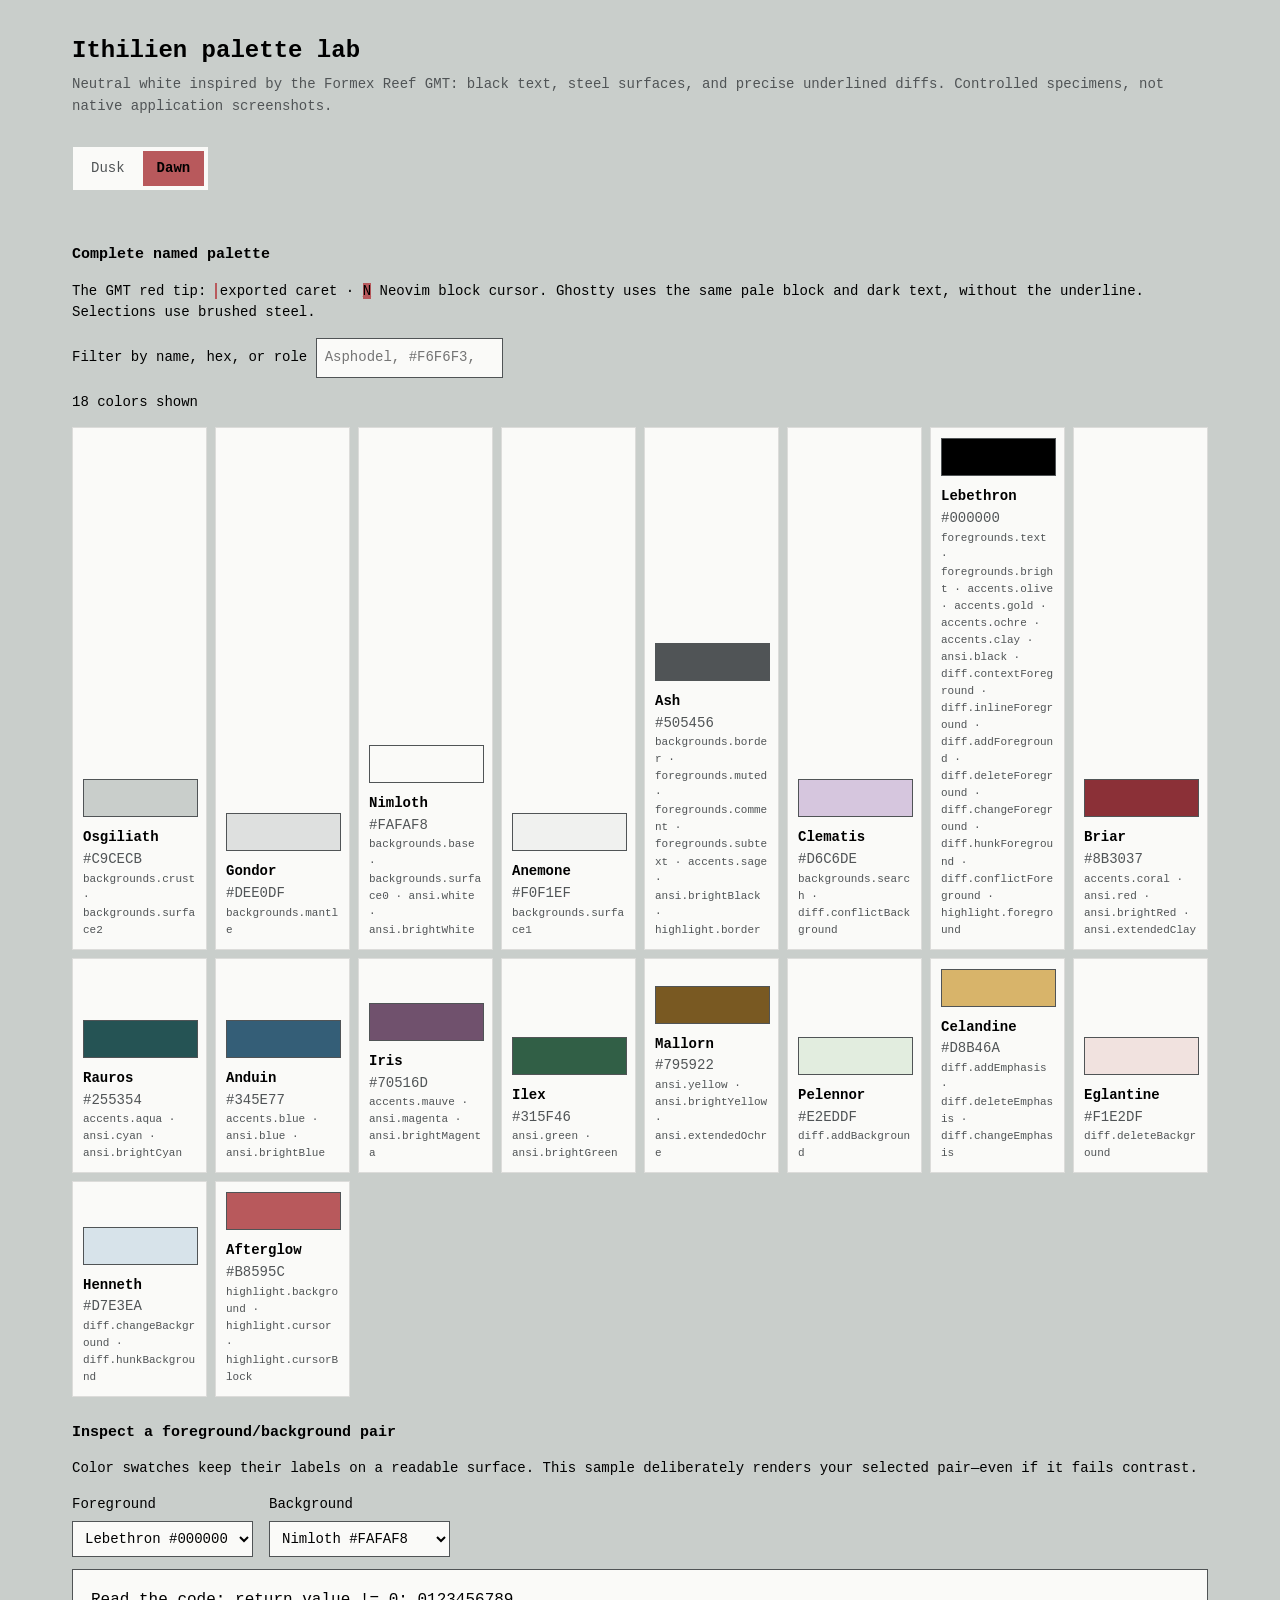
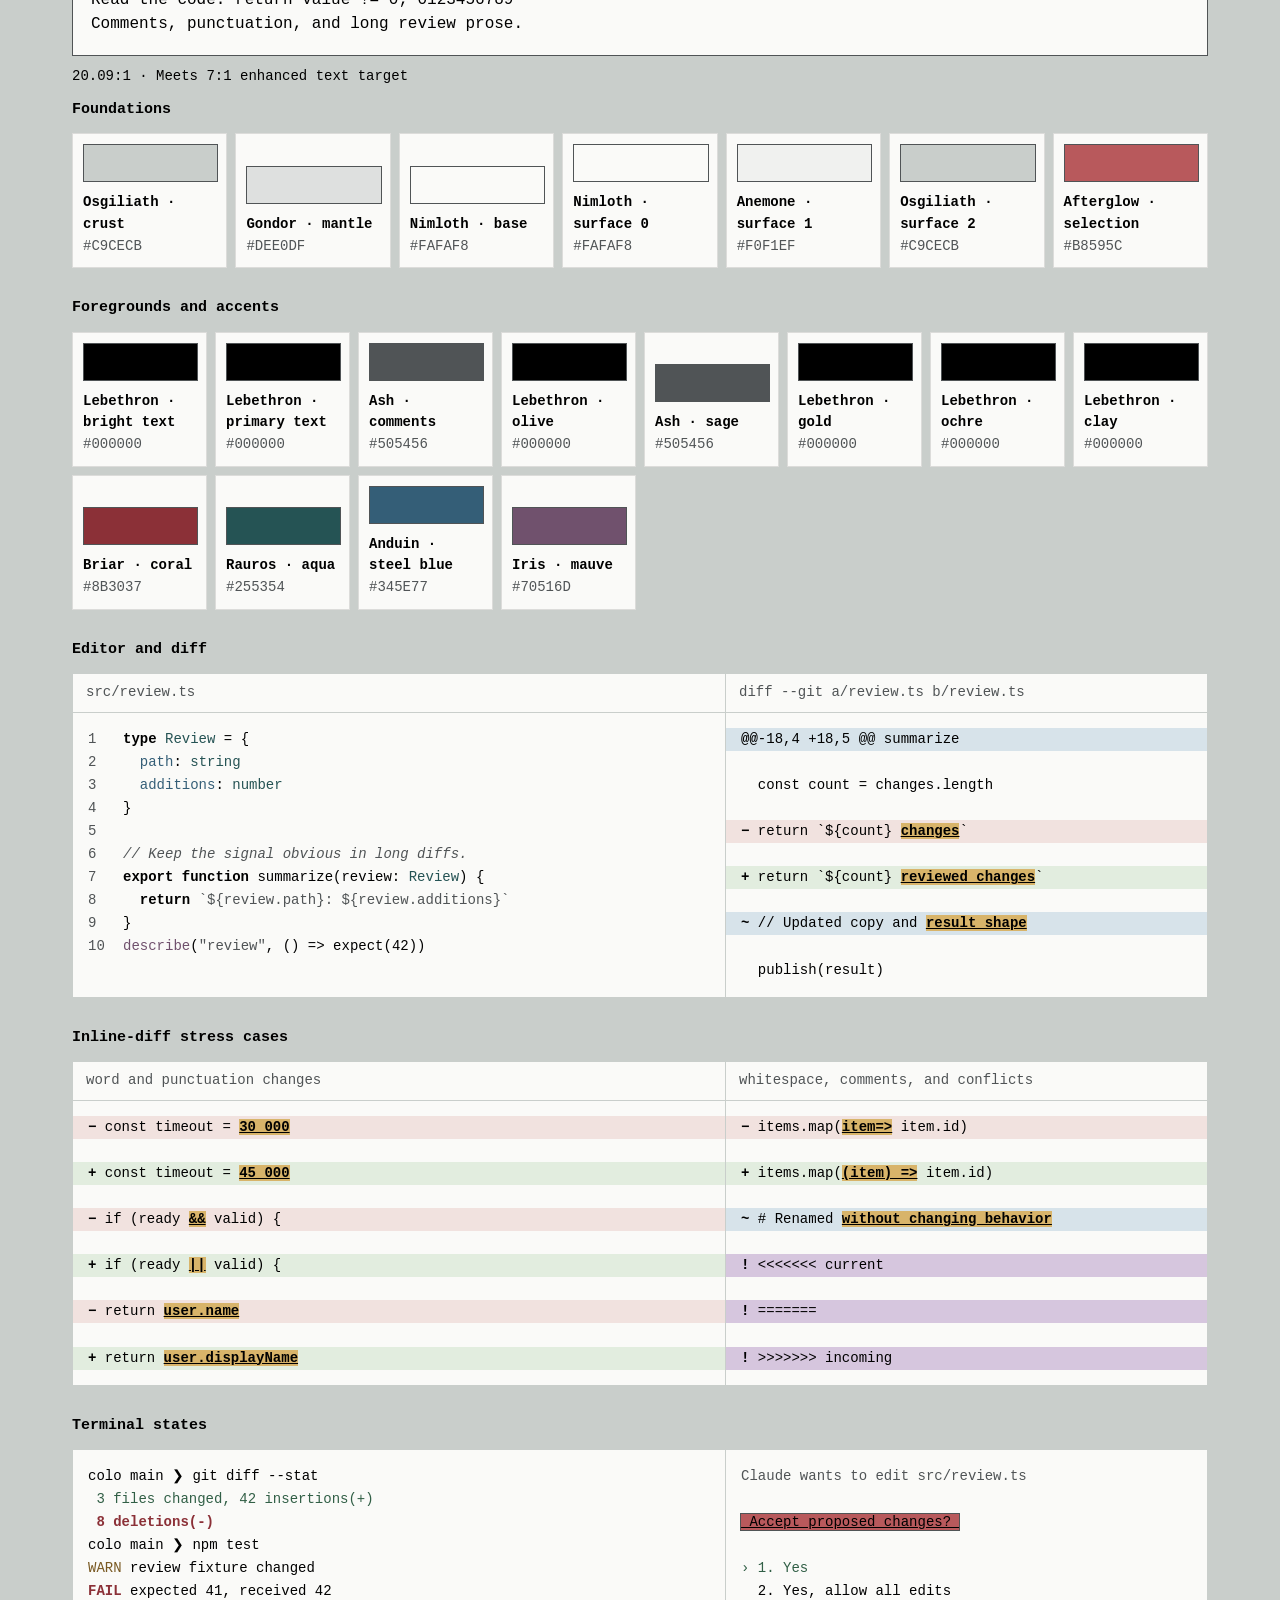
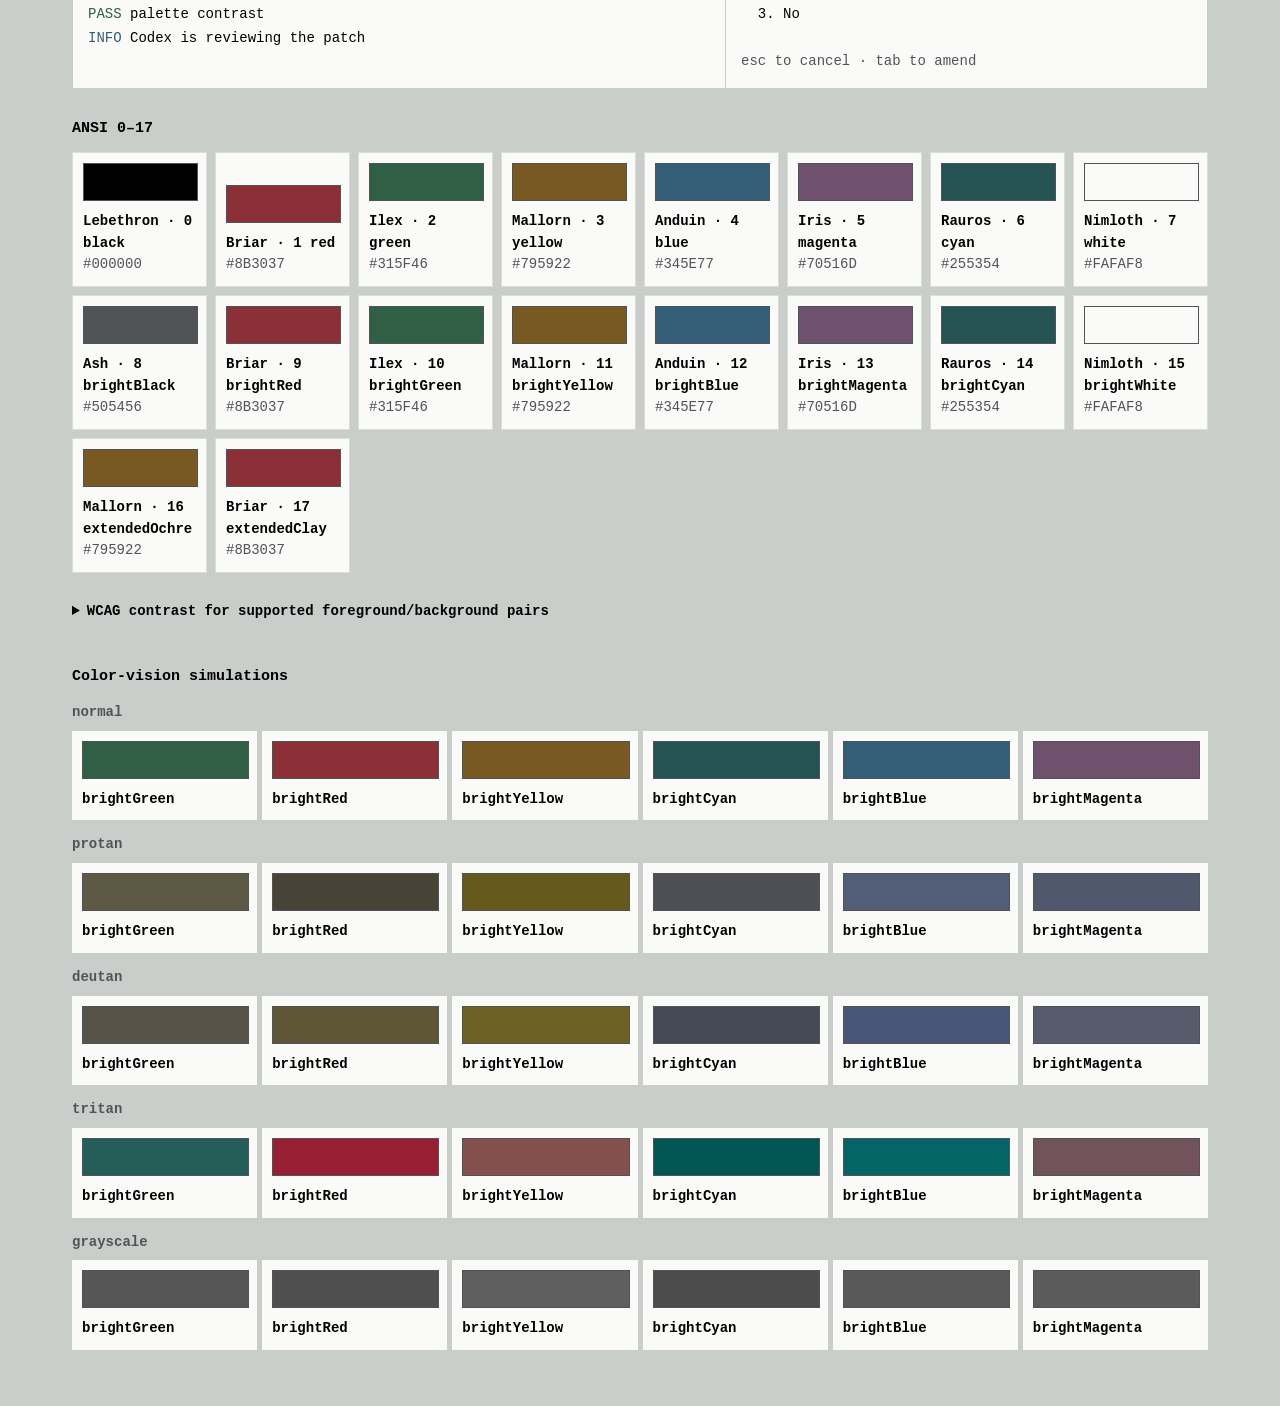
==== commit 273b9dfc: "Rename green and purple palette colors to Ilex and Iris" ====
--- a/palette-preview.html
+++ b/palette-preview.html
@@ -298,7 +298,7 @@
   </main>
   <script>
     /* GENERATED_DATA_START */
-    const generatedPalettes = {"night":{"colorSpace":"sRGB","highlight":{"background":"#B17232","foreground":"#000000"},"name":"Ithilien Dusk","slug":"ithilien-dusk","polarity":"dark","backgrounds":{"crust":"#10110D","mantle":"#13140F","base":"#171812","surface0":"#202219","surface1":"#292C20","surface2":"#35392A"},"foregrounds":{"muted":"#777264","comment":"#A09880","subtext":"#B9AD91","text":"#C9BA99","bright":"#E4D3AD"},"accents":{"olive":"#A6AD7C","sage":"#9FB483","gold":"#D1B56F","ochre":"#C99B62","clay":"#CC8668","coral":"#DA8075","aqua":"#82AAA0","blue":"#94B0BA","mauve":"#B09BA9"},"ansi":{"black":"#13140F","red":"#DA8075","green":"#9FB483","yellow":"#D1B56F","blue":"#94B0BA","magenta":"#B09BA9","cyan":"#82AAA0","white":"#B9AD91","brightBlack":"#777264","brightRed":"#EEAAA1","brightGreen":"#C4DCA9","brightYellow":"#E2C77E","brightBlue":"#B3C5CF","brightMagenta":"#D8B4C2","brightCyan":"#A9C9C1","brightWhite":"#E4D3AD","extendedOchre":"#C99B62","extendedClay":"#CC8668"},"diff":{"contextForeground":"#B9AD91","inlineForeground":"#E4D3AD","addForeground":"#C4DCA9","addBackground":"#202B1C","addEmphasis":"#304526","deleteForeground":"#EEAAA1","deleteBackground":"#301C1A","deleteEmphasis":"#52302B","changeForeground":"#E2C77E","changeBackground":"#3A301C","changeEmphasis":"#4A3B20","hunkForeground":"#A9C9C1","hunkBackground":"#1D2724","conflictForeground":"#D8B4C2","conflictBackground":"#35242D"},"colorNames":{}},"day":{"colorSpace":"sRGB","highlight":{"background":"#B8595C","foreground":"#000000","border":"#505456","cursor":"#B8595C","cursorBlock":"#B8595C"},"name":"Ithilien Dawn","slug":"ithilien-dawn","polarity":"light","backgrounds":{"crust":"#C9CECB","mantle":"#DEE0DF","base":"#FAFAF8","surface0":"#FAFAF8","surface1":"#F0F1EF","surface2":"#C9CECB","border":"#505456","search":"#D6C6DE"},"foregrounds":{"muted":"#505456","comment":"#505456","subtext":"#505456","text":"#000000","bright":"#000000"},"accents":{"olive":"#000000","sage":"#505456","gold":"#000000","ochre":"#000000","clay":"#000000","coral":"#8B3037","aqua":"#255354","blue":"#345E77","mauve":"#70516D"},"ansi":{"black":"#000000","red":"#8B3037","green":"#315F46","yellow":"#795922","blue":"#345E77","magenta":"#70516D","cyan":"#255354","white":"#FAFAF8","brightBlack":"#505456","brightRed":"#8B3037","brightGreen":"#315F46","brightYellow":"#795922","brightBlue":"#345E77","brightMagenta":"#70516D","brightCyan":"#255354","brightWhite":"#FAFAF8","extendedOchre":"#795922","extendedClay":"#8B3037"},"diff":{"contextForeground":"#000000","inlineForeground":"#000000","addForeground":"#000000","addBackground":"#E2EDDF","addEmphasis":"#D8B46A","deleteForeground":"#000000","deleteBackground":"#F1E2DF","deleteEmphasis":"#D8B46A","changeForeground":"#000000","changeBackground":"#D7E3EA","changeEmphasis":"#D8B46A","hunkForeground":"#000000","hunkBackground":"#D7E3EA","conflictForeground":"#000000","conflictBackground":"#D6C6DE"},"colorNames":{"#000000":"Lebethron","#505456":"Ash","#B8595C":"Afterglow","#315F46":"Sage","#345E77":"Anduin","#795922":"Mallorn","#70516D":"Thyme","#E2EDDF":"Pelennor","#F1E2DF":"Eglantine","#D7E3EA":"Henneth","#D8B46A":"Celandine","#D6C6DE":"Clematis","#FAFAF8":"Nimloth","#DEE0DF":"Gondor","#F0F1EF":"Anemone","#C9CECB":"Osgiliath","#8B3037":"Briar","#255354":"Rauros"}}};
+    const generatedPalettes = {"night":{"colorSpace":"sRGB","highlight":{"background":"#B17232","foreground":"#000000"},"name":"Ithilien Dusk","slug":"ithilien-dusk","polarity":"dark","backgrounds":{"crust":"#10110D","mantle":"#13140F","base":"#171812","surface0":"#202219","surface1":"#292C20","surface2":"#35392A"},"foregrounds":{"muted":"#777264","comment":"#A09880","subtext":"#B9AD91","text":"#C9BA99","bright":"#E4D3AD"},"accents":{"olive":"#A6AD7C","sage":"#9FB483","gold":"#D1B56F","ochre":"#C99B62","clay":"#CC8668","coral":"#DA8075","aqua":"#82AAA0","blue":"#94B0BA","mauve":"#B09BA9"},"ansi":{"black":"#13140F","red":"#DA8075","green":"#9FB483","yellow":"#D1B56F","blue":"#94B0BA","magenta":"#B09BA9","cyan":"#82AAA0","white":"#B9AD91","brightBlack":"#777264","brightRed":"#EEAAA1","brightGreen":"#C4DCA9","brightYellow":"#E2C77E","brightBlue":"#B3C5CF","brightMagenta":"#D8B4C2","brightCyan":"#A9C9C1","brightWhite":"#E4D3AD","extendedOchre":"#C99B62","extendedClay":"#CC8668"},"diff":{"contextForeground":"#B9AD91","inlineForeground":"#E4D3AD","addForeground":"#C4DCA9","addBackground":"#202B1C","addEmphasis":"#304526","deleteForeground":"#EEAAA1","deleteBackground":"#301C1A","deleteEmphasis":"#52302B","changeForeground":"#E2C77E","changeBackground":"#3A301C","changeEmphasis":"#4A3B20","hunkForeground":"#A9C9C1","hunkBackground":"#1D2724","conflictForeground":"#D8B4C2","conflictBackground":"#35242D"},"colorNames":{}},"day":{"colorSpace":"sRGB","highlight":{"background":"#B8595C","foreground":"#000000","border":"#505456","cursor":"#B8595C","cursorBlock":"#B8595C"},"name":"Ithilien Dawn","slug":"ithilien-dawn","polarity":"light","backgrounds":{"crust":"#C9CECB","mantle":"#DEE0DF","base":"#FAFAF8","surface0":"#FAFAF8","surface1":"#F0F1EF","surface2":"#C9CECB","border":"#505456","search":"#D6C6DE"},"foregrounds":{"muted":"#505456","comment":"#505456","subtext":"#505456","text":"#000000","bright":"#000000"},"accents":{"olive":"#000000","sage":"#505456","gold":"#000000","ochre":"#000000","clay":"#000000","coral":"#8B3037","aqua":"#255354","blue":"#345E77","mauve":"#70516D"},"ansi":{"black":"#000000","red":"#8B3037","green":"#315F46","yellow":"#795922","blue":"#345E77","magenta":"#70516D","cyan":"#255354","white":"#FAFAF8","brightBlack":"#505456","brightRed":"#8B3037","brightGreen":"#315F46","brightYellow":"#795922","brightBlue":"#345E77","brightMagenta":"#70516D","brightCyan":"#255354","brightWhite":"#FAFAF8","extendedOchre":"#795922","extendedClay":"#8B3037"},"diff":{"contextForeground":"#000000","inlineForeground":"#000000","addForeground":"#000000","addBackground":"#E2EDDF","addEmphasis":"#D8B46A","deleteForeground":"#000000","deleteBackground":"#F1E2DF","deleteEmphasis":"#D8B46A","changeForeground":"#000000","changeBackground":"#D7E3EA","changeEmphasis":"#D8B46A","hunkForeground":"#000000","hunkBackground":"#D7E3EA","conflictForeground":"#000000","conflictBackground":"#D6C6DE"},"colorNames":{"#000000":"Lebethron","#505456":"Ash","#B8595C":"Afterglow","#315F46":"Ilex","#345E77":"Anduin","#795922":"Mallorn","#70516D":"Iris","#E2EDDF":"Pelennor","#F1E2DF":"Eglantine","#D7E3EA":"Henneth","#D8B46A":"Celandine","#D6C6DE":"Clematis","#FAFAF8":"Nimloth","#DEE0DF":"Gondor","#F0F1EF":"Anemone","#C9CECB":"Osgiliath","#8B3037":"Briar","#255354":"Rauros"}}};
     const generatedAudits = {"night":{"palette":"Ithilien Dusk","colorSpace":"sRGB","passed":true,"failures":[],"contrast":[{"name":"muted UI","foreground":"#777264","background":"#171812","wcag":3.72,"wcagTarget":3.0,"apcaLc":-27.3,"apcaTarget":25,"passed":true},{"name":"comments","foreground":"#A09880","background":"#171812","wcag":6.21,"wcagTarget":4.5,"apcaLc":-45.7,"apcaTarget":45,"passed":true},{"name":"secondary text","foreground":"#B9AD91","background":"#171812","wcag":8.04,"wcagTarget":7.0,"apcaLc":-57.3,"apcaTarget":55,"passed":true},{"name":"normal text","foreground":"#C9BA99","background":"#171812","wcag":9.33,"wcagTarget":7.0,"apcaLc":-64.8,"apcaTarget":60,"passed":true},{"name":"bright text","foreground":"#E4D3AD","background":"#171812","wcag":12.09,"wcagTarget":7.0,"apcaLc":-79.7,"apcaTarget":75,"passed":true},{"name":"highlighted text","foreground":"#000000","background":"#B17232","wcag":5.32,"wcagTarget":4.5,"apcaLc":37.5,"apcaTarget":35,"passed":true},{"name":"highlight edge on Ithilien Dusk","foreground":"#B17232","background":"#171812","wcag":4.53,"wcagTarget":3.0,"apcaLc":-34.0,"apcaTarget":0,"passed":true},{"name":"highlight edge on white","foreground":"#B17232","background":"#FFFFFF","wcag":3.95,"wcagTarget":3.0,"apcaLc":66.6,"apcaTarget":0,"passed":true},{"name":"syntax olive","foreground":"#A6AD7C","background":"#171812","wcag":7.56,"wcagTarget":4.5,"apcaLc":-54.4,"apcaTarget":44,"passed":true},{"name":"syntax sage","foreground":"#9FB483","background":"#171812","wcag":7.94,"wcagTarget":4.5,"apcaLc":-56.7,"apcaTarget":44,"passed":true},{"name":"syntax gold","foreground":"#D1B56F","background":"#171812","wcag":8.97,"wcagTarget":4.5,"apcaLc":-62.9,"apcaTarget":44,"passed":true},{"name":"syntax ochre","foreground":"#C99B62","background":"#171812","wcag":7.1,"wcagTarget":4.5,"apcaLc":-51.6,"apcaTarget":44,"passed":true},{"name":"syntax clay","foreground":"#CC8668","background":"#171812","wcag":6.1,"wcagTarget":4.5,"apcaLc":-45.2,"apcaTarget":44,"passed":true},{"name":"syntax coral","foreground":"#DA8075","background":"#171812","wcag":6.23,"wcagTarget":4.5,"apcaLc":-46.2,"apcaTarget":44,"passed":true},{"name":"syntax aqua","foreground":"#82AAA0","background":"#171812","wcag":6.98,"wcagTarget":4.5,"apcaLc":-50.8,"apcaTarget":44,"passed":true},{"name":"syntax blue","foreground":"#94B0BA","background":"#171812","wcag":7.81,"wcagTarget":4.5,"apcaLc":-55.9,"apcaTarget":44,"passed":true},{"name":"syntax mauve","foreground":"#B09BA9","background":"#171812","wcag":6.9,"wcagTarget":4.5,"apcaLc":-50.2,"apcaTarget":44,"passed":true},{"name":"diff add","foreground":"#C4DCA9","background":"#202B1C","wcag":9.94,"wcagTarget":7.0,"apcaLc":-77.0,"apcaTarget":60,"passed":true},{"name":"diff delete","foreground":"#EEAAA1","background":"#301C1A","wcag":8.34,"wcagTarget":7.0,"apcaLc":-63.3,"apcaTarget":60,"passed":true},{"name":"diff change","foreground":"#E2C77E","background":"#3A301C","wcag":7.84,"wcagTarget":7.0,"apcaLc":-68.6,"apcaTarget":60,"passed":true},{"name":"diff hunk","foreground":"#A9C9C1","background":"#1D2724","wcag":8.63,"wcagTarget":7.0,"apcaLc":-67.0,"apcaTarget":60,"passed":true},{"name":"inline add","foreground":"#E4D3AD","background":"#304526","wcag":7.09,"wcagTarget":7.0,"apcaLc":-71.1,"apcaTarget":60,"passed":true},{"name":"inline delete","foreground":"#E4D3AD","background":"#52302B","wcag":7.83,"wcagTarget":7.0,"apcaLc":-73.0,"apcaTarget":60,"passed":true},{"name":"inline change","foreground":"#E4D3AD","background":"#4A3B20","wcag":7.34,"wcagTarget":7.0,"apcaLc":-71.8,"apcaTarget":60,"passed":true},{"name":"inline diff marker","foreground":"#000000","background":"#B17232","wcag":5.32,"wcagTarget":4.5,"apcaLc":37.5,"apcaTarget":35,"passed":true},{"name":"conflict marker","foreground":"#D8B4C2","background":"#35242D","wcag":7.79,"wcagTarget":7.0,"apcaLc":-63.5,"apcaTarget":60,"passed":true},{"name":"ANSI red","foreground":"#DA8075","background":"#171812","wcag":6.23,"wcagTarget":4.5,"apcaLc":-46.2,"apcaTarget":44,"passed":true},{"name":"ANSI green","foreground":"#9FB483","background":"#171812","wcag":7.94,"wcagTarget":4.5,"apcaLc":-56.7,"apcaTarget":44,"passed":true},{"name":"ANSI yellow","foreground":"#D1B56F","background":"#171812","wcag":8.97,"wcagTarget":4.5,"apcaLc":-62.9,"apcaTarget":44,"passed":true},{"name":"ANSI blue","foreground":"#94B0BA","background":"#171812","wcag":7.81,"wcagTarget":4.5,"apcaLc":-55.9,"apcaTarget":44,"passed":true},{"name":"ANSI magenta","foreground":"#B09BA9","background":"#171812","wcag":6.9,"wcagTarget":4.5,"apcaLc":-50.2,"apcaTarget":44,"passed":true},{"name":"ANSI cyan","foreground":"#82AAA0","background":"#171812","wcag":6.98,"wcagTarget":4.5,"apcaLc":-50.8,"apcaTarget":44,"passed":true},{"name":"ANSI white","foreground":"#B9AD91","background":"#171812","wcag":8.04,"wcagTarget":4.5,"apcaLc":-57.3,"apcaTarget":44,"passed":true},{"name":"ANSI brightBlack","foreground":"#777264","background":"#171812","wcag":3.72,"wcagTarget":3.0,"apcaLc":-27.3,"apcaTarget":20,"passed":true},{"name":"ANSI brightRed","foreground":"#EEAAA1","background":"#171812","wcag":9.27,"wcagTarget":4.5,"apcaLc":-64.6,"apcaTarget":44,"passed":true},{"name":"ANSI brightGreen","foreground":"#C4DCA9","background":"#171812","wcag":12.04,"wcagTarget":4.5,"apcaLc":-79.4,"apcaTarget":44,"passed":true},{"name":"ANSI brightYellow","foreground":"#E2C77E","background":"#171812","wcag":10.8,"wcagTarget":4.5,"apcaLc":-73.0,"apcaTarget":44,"passed":true},{"name":"ANSI brightBlue","foreground":"#B3C5CF","background":"#171812","wcag":10.04,"wcagTarget":4.5,"apcaLc":-68.8,"apcaTarget":44,"passed":true},{"name":"ANSI brightMagenta","foreground":"#D8B4C2","background":"#171812","wcag":9.55,"wcagTarget":4.5,"apcaLc":-66.1,"apcaTarget":44,"passed":true},{"name":"ANSI brightCyan","foreground":"#A9C9C1","background":"#171812","wcag":10.05,"wcagTarget":4.5,"apcaLc":-68.8,"apcaTarget":44,"passed":true},{"name":"ANSI brightWhite","foreground":"#E4D3AD","background":"#171812","wcag":12.09,"wcagTarget":4.5,"apcaLc":-79.7,"apcaTarget":44,"passed":true},{"name":"ANSI extendedOchre","foreground":"#C99B62","background":"#171812","wcag":7.1,"wcagTarget":4.5,"apcaLc":-51.6,"apcaTarget":44,"passed":true},{"name":"ANSI extendedClay","foreground":"#CC8668","background":"#171812","wcag":6.1,"wcagTarget":4.5,"apcaLc":-45.2,"apcaTarget":44,"passed":true}],"inlineEmphasisReview":[{"state":"add","lineContrast":1.408,"lineDeltaEOK":{"normal":0.0938,"protan":0.0961,"deutan":0.0924,"tritan":0.0909,"grayscale":0.0923}},{"state":"delete","lineContrast":1.39,"lineDeltaEOK":{"normal":0.0997,"protan":0.0899,"deutan":0.1001,"tritan":0.1017,"grayscale":0.0959}},{"state":"change","lineContrast":1.196,"lineDeltaEOK":{"normal":0.0483,"protan":0.0451,"deutan":0.0491,"tritan":0.0486,"grayscale":0.0465}}],"changedLineCanvasReview":{"normal":0.112,"protan":0.1042,"deutan":0.1138,"tritan":0.1129,"grayscale":0.1077},"surfaceObservations":[{"name":"muted on base","foreground":"#777264","background":"#171812","wcag":3.72,"target":4.5,"passed":false},{"name":"comment on base","foreground":"#A09880","background":"#171812","wcag":6.21,"target":4.5,"passed":true},{"name":"subtext on base","foreground":"#B9AD91","background":"#171812","wcag":8.04,"target":4.5,"passed":true},{"name":"text on base","foreground":"#C9BA99","background":"#171812","wcag":9.33,"target":4.5,"passed":true},{"name":"bright on base","foreground":"#E4D3AD","background":"#171812","wcag":12.09,"target":4.5,"passed":true},{"name":"olive on base","foreground":"#A6AD7C","background":"#171812","wcag":7.56,"target":4.5,"passed":true},{"name":"sage on base","foreground":"#9FB483","background":"#171812","wcag":7.94,"target":4.5,"passed":true},{"name":"gold on base","foreground":"#D1B56F","background":"#171812","wcag":8.97,"target":4.5,"passed":true},{"name":"ochre on base","foreground":"#C99B62","background":"#171812","wcag":7.1,"target":4.5,"passed":true},{"name":"clay on base","foreground":"#CC8668","background":"#171812","wcag":6.1,"target":4.5,"passed":true},{"name":"coral on base","foreground":"#DA8075","background":"#171812","wcag":6.23,"target":4.5,"passed":true},{"name":"aqua on base","foreground":"#82AAA0","background":"#171812","wcag":6.98,"target":4.5,"passed":true},{"name":"blue on base","foreground":"#94B0BA","background":"#171812","wcag":7.81,"target":4.5,"passed":true},{"name":"mauve on base","foreground":"#B09BA9","background":"#171812","wcag":6.9,"target":4.5,"passed":true},{"name":"muted on mantle","foreground":"#777264","background":"#13140F","wcag":3.86,"target":4.5,"passed":false},{"name":"comment on mantle","foreground":"#A09880","background":"#13140F","wcag":6.43,"target":4.5,"passed":true},{"name":"subtext on mantle","foreground":"#B9AD91","background":"#13140F","wcag":8.33,"target":4.5,"passed":true},{"name":"text on mantle","foreground":"#C9BA99","background":"#13140F","wcag":9.67,"target":4.5,"passed":true},{"name":"bright on mantle","foreground":"#E4D3AD","background":"#13140F","wcag":12.53,"target":4.5,"passed":true},{"name":"olive on mantle","foreground":"#A6AD7C","background":"#13140F","wcag":7.83,"target":4.5,"passed":true},{"name":"sage on mantle","foreground":"#9FB483","background":"#13140F","wcag":8.22,"target":4.5,"passed":true},{"name":"gold on mantle","foreground":"#D1B56F","background":"#13140F","wcag":9.3,"target":4.5,"passed":true},{"name":"ochre on mantle","foreground":"#C99B62","background":"#13140F","wcag":7.36,"target":4.5,"passed":true},{"name":"clay on mantle","foreground":"#CC8668","background":"#13140F","wcag":6.33,"target":4.5,"passed":true},{"name":"coral on mantle","foreground":"#DA8075","background":"#13140F","wcag":6.46,"target":4.5,"passed":true},{"name":"aqua on mantle","foreground":"#82AAA0","background":"#13140F","wcag":7.23,"target":4.5,"passed":true},{"name":"blue on mantle","foreground":"#94B0BA","background":"#13140F","wcag":8.09,"target":4.5,"passed":true},{"name":"mauve on mantle","foreground":"#B09BA9","background":"#13140F","wcag":7.15,"target":4.5,"passed":true},{"name":"muted on surface0","foreground":"#777264","background":"#202219","wcag":3.35,"target":4.5,"passed":false},{"name":"comment on surface0","foreground":"#A09880","background":"#202219","wcag":5.6,"target":4.5,"passed":true},{"name":"subtext on surface0","foreground":"#B9AD91","background":"#202219","wcag":7.24,"target":4.5,"passed":true},{"name":"text on surface0","foreground":"#C9BA99","background":"#202219","wcag":8.41,"target":4.5,"passed":true},{"name":"bright on surface0","foreground":"#E4D3AD","background":"#202219","wcag":10.9,"target":4.5,"passed":true},{"name":"olive on surface0","foreground":"#A6AD7C","background":"#202219","wcag":6.82,"target":4.5,"passed":true},{"name":"sage on surface0","foreground":"#9FB483","background":"#202219","wcag":7.15,"target":4.5,"passed":true},{"name":"gold on surface0","foreground":"#D1B56F","background":"#202219","wcag":8.09,"target":4.5,"passed":true},{"name":"ochre on surface0","foreground":"#C99B62","background":"#202219","wcag":6.4,"target":4.5,"passed":true},{"name":"clay on surface0","foreground":"#CC8668","background":"#202219","wcag":5.5,"target":4.5,"passed":true},{"name":"coral on surface0","foreground":"#DA8075","background":"#202219","wcag":5.62,"target":4.5,"passed":true},{"name":"aqua on surface0","foreground":"#82AAA0","background":"#202219","wcag":6.29,"target":4.5,"passed":true},{"name":"blue on surface0","foreground":"#94B0BA","background":"#202219","wcag":7.04,"target":4.5,"passed":true},{"name":"mauve on surface0","foreground":"#B09BA9","background":"#202219","wcag":6.22,"target":4.5,"passed":true},{"name":"muted on surface1","foreground":"#777264","background":"#292C20","wcag":2.97,"target":4.5,"passed":false},{"name":"comment on surface1","foreground":"#A09880","background":"#292C20","wcag":4.95,"target":4.5,"passed":true},{"name":"subtext on surface1","foreground":"#B9AD91","background":"#292C20","wcag":6.4,"target":4.5,"passed":true},{"name":"text on surface1","foreground":"#C9BA99","background":"#292C20","wcag":7.43,"target":4.5,"passed":true},{"name":"bright on surface1","foreground":"#E4D3AD","background":"#292C20","wcag":9.64,"target":4.5,"passed":true},{"name":"olive on surface1","foreground":"#A6AD7C","background":"#292C20","wcag":6.03,"target":4.5,"passed":true},{"name":"sage on surface1","foreground":"#9FB483","background":"#292C20","wcag":6.32,"target":4.5,"passed":true},{"name":"gold on surface1","foreground":"#D1B56F","background":"#292C20","wcag":7.15,"target":4.5,"passed":true},{"name":"ochre on surface1","foreground":"#C99B62","background":"#292C20","wcag":5.66,"target":4.5,"passed":true},{"name":"clay on surface1","foreground":"#CC8668","background":"#292C20","wcag":4.86,"target":4.5,"passed":true},{"name":"coral on surface1","foreground":"#DA8075","background":"#292C20","wcag":4.97,"target":4.5,"passed":true},{"name":"aqua on surface1","foreground":"#82AAA0","background":"#292C20","wcag":5.56,"target":4.5,"passed":true},{"name":"blue on surface1","foreground":"#94B0BA","background":"#292C20","wcag":6.22,"target":4.5,"passed":true},{"name":"mauve on surface1","foreground":"#B09BA9","background":"#292C20","wcag":5.5,"target":4.5,"passed":true},{"name":"chrome text on crust","foreground":"#C9BA99","background":"#10110D","wcag":9.9,"target":4.5,"passed":true},{"name":"chrome subtext on crust","foreground":"#B9AD91","background":"#10110D","wcag":8.53,"target":4.5,"passed":true},{"name":"chrome bright on crust","foreground":"#E4D3AD","background":"#10110D","wcag":12.83,"target":4.5,"passed":true},{"name":"chrome text on surface2","foreground":"#C9BA99","background":"#35392A","wcag":6.2,"target":4.5,"passed":true},{"name":"chrome subtext on surface2","foreground":"#B9AD91","background":"#35392A","wcag":5.34,"target":4.5,"passed":true},{"name":"chrome bright on surface2","foreground":"#E4D3AD","background":"#35392A","wcag":8.03,"target":4.5,"passed":true},{"name":"inactive status label","foreground":"#777264","background":"#13140F","wcag":3.86,"target":4.5,"passed":false},{"name":"popup border","foreground":"#35392A","background":"#202219","wcag":1.36,"target":3.0,"passed":false},{"name":"search result","foreground":"#C9BA99","background":"#4A3B20","wcag":5.66,"target":4.5,"passed":true},{"name":"selected popup kind","foreground":"#B9AD91","background":"#B17232","wcag":1.78,"target":4.5,"passed":false},{"name":"selected popup extra","foreground":"#777264","background":"#B17232","wcag":1.22,"target":4.5,"passed":false},{"name":"substitution","foreground":"#C9BA99","background":"#EEAAA1","wcag":1.01,"target":4.5,"passed":false},{"name":"error annotation","foreground":"#C9BA99","background":"#DA8075","wcag":1.5,"target":4.5,"passed":false},{"name":"tab label on crust","foreground":"#777264","background":"#10110D","wcag":3.95,"target":4.5,"passed":false},{"name":"Neovim DiffText","foreground":"#000000","background":"#B17232","wcag":5.32,"target":4.5,"passed":true},{"name":"selection edge on mantle","foreground":"#B17232","background":"#13140F","wcag":4.69,"target":3.0,"passed":true},{"name":"selection edge on surface0","foreground":"#B17232","background":"#202219","wcag":4.08,"target":3.0,"passed":true},{"name":"selection edge on surface1","foreground":"#B17232","background":"#292C20","wcag":3.61,"target":3.0,"passed":true},{"name":"git add sign","foreground":"#C4DCA9","background":"#171812","wcag":12.04,"target":4.5,"passed":true},{"name":"git delete sign","foreground":"#EEAAA1","background":"#171812","wcag":9.27,"target":4.5,"passed":true},{"name":"git change sign","foreground":"#E2C77E","background":"#171812","wcag":10.8,"target":4.5,"passed":true},{"name":"status olive","foreground":"#171812","background":"#A6AD7C","wcag":7.56,"target":4.5,"passed":true},{"name":"status sage","foreground":"#171812","background":"#9FB483","wcag":7.94,"target":4.5,"passed":true},{"name":"status mauve","foreground":"#171812","background":"#B09BA9","wcag":6.9,"target":4.5,"passed":true},{"name":"status coral","foreground":"#171812","background":"#DA8075","wcag":6.23,"target":4.5,"passed":true},{"name":"status gold","foreground":"#171812","background":"#D1B56F","wcag":8.97,"target":4.5,"passed":true}],"semanticRoleReview":[{"name":"numbers/keywords","deltaEOK":{"normal":0.0572,"protan":0.056,"deutan":0.0389,"tritan":0.0486,"grayscale":0.0403}},{"name":"information/hints","deltaEOK":{"normal":0.0461,"protan":0.0399,"deutan":0.0396,"tritan":0.0349,"grayscale":0.0306}},{"name":"operators/strings","deltaEOK":{"normal":0.0192,"protan":0.0177,"deutan":0.0119,"tritan":0.0231,"grayscale":0.0134}},{"name":"keywords/errors","deltaEOK":{"normal":0.0352,"protan":0.0202,"deutan":0.0152,"tritan":0.0286,"grayscale":0.0054}}],"colors":{"backgrounds.crust":{"hex":"#10110D","oklch":[0.1749,0.0082,118.7],"inSrgb":true,"simulations":{"protan":"#12110D","deutan":"#11110D","tritan":"#101110","grayscale":"#111111"}},"backgrounds.mantle":{"hex":"#13140F","oklch":[0.1882,0.0099,116.5],"inSrgb":true,"simulations":{"protan":"#15130F","deutan":"#15140F","tritan":"#141313","grayscale":"#131313"}},"backgrounds.base":{"hex":"#171812","oklch":[0.2057,0.0116,115.1],"inSrgb":true,"simulations":{"protan":"#191712","deutan":"#191712","tritan":"#181716","grayscale":"#171717"}},"backgrounds.surface0":{"hex":"#202219","oklch":[0.2467,0.0167,117.8],"inSrgb":true,"simulations":{"protan":"#232118","deutan":"#232119","tritan":"#212120","grayscale":"#212121"}},"backgrounds.surface1":{"hex":"#292C20","oklch":[0.2861,0.0215,119.2],"inSrgb":true,"simulations":{"protan":"#2E2B1F","deutan":"#2D2B20","tritan":"#2A2B29","grayscale":"#2B2B2B"}},"backgrounds.surface2":{"hex":"#35392A","oklch":[0.3359,0.0259,119.9],"inSrgb":true,"simulations":{"protan":"#3B3729","deutan":"#3A372B","tritan":"#363735","grayscale":"#373737"}},"highlight.background":{"hex":"#B17232","oklch":[0.6072,0.1119,63.1],"inSrgb":true,"simulations":{"protan":"#86772B","deutan":"#958633","tritan":"#C16464","grayscale":"#808080"}},"highlight.foreground":{"hex":"#000000","oklch":[0.0,0.0,null],"inSrgb":true,"simulations":{"protan":"#000000","deutan":"#000000","tritan":"#000000","grayscale":"#000000"}},"foregrounds.muted":{"hex":"#777264","oklch":[0.5524,0.0219,90.6],"inSrgb":true,"simulations":{"protan":"#757163","deutan":"#777364","tritan":"#7A706E","grayscale":"#727272"}},"foregrounds.comment":{"hex":"#A09880","oklch":[0.6799,0.0353,91.8],"inSrgb":true,"simulations":{"protan":"#9E977F","deutan":"#A09981","tritan":"#A59491","grayscale":"#989898"}},"foregrounds.subtext":{"hex":"#B9AD91","oklch":[0.7503,0.041,87.6],"inSrgb":true,"simulations":{"protan":"#B4AC8F","deutan":"#B7AF92","tritan":"#C0A8A5","grayscale":"#AEAEAE"}},"foregrounds.text":{"hex":"#C9BA99","oklch":[0.7929,0.0479,86.4],"inSrgb":true,"simulations":{"protan":"#C2B997","deutan":"#C6BD9A","tritan":"#D1B4B1","grayscale":"#BBBBBB"}},"foregrounds.bright":{"hex":"#E4D3AD","oklch":[0.8712,0.0537,86.7],"inSrgb":true,"simulations":{"protan":"#DCD2AB","deutan":"#E1D6AE","tritan":"#EDCDC9","grayscale":"#D4D4D4"}},"accents.olive":{"hex":"#A6AD7C","oklch":[0.7296,0.0675,114.7],"inSrgb":true,"simulations":{"protan":"#B4A879","deutan":"#B4A97E","tritan":"#ACA7A0","grayscale":"#A9A9A9"}},"accents.sage":{"hex":"#9FB483","oklch":[0.7411,0.0716,126.9],"inSrgb":true,"simulations":{"protan":"#B9AE80","deutan":"#B6AC85","tritan":"#A2AFA7","grayscale":"#ADADAD"}},"accents.gold":{"hex":"#D1B56F","oklch":[0.782,0.0949,88.4],"inSrgb":true,"simulations":{"protan":"#C4B369","deutan":"#CBBB71","tritan":"#DFAAA4","grayscale":"#B8B8B8"}},"accents.ochre":{"hex":"#C99B62","oklch":[0.7201,0.0923,71.4],"inSrgb":true,"simulations":{"protan":"#AB9D5D","deutan":"#B6A863","tritan":"#D8908D","grayscale":"#A3A3A3"}},"accents.clay":{"hex":"#CC8668","oklch":[0.6848,0.0964,43.9],"inSrgb":true,"simulations":{"protan":"#988E66","deutan":"#A99D68","tritan":"#DC7A7E","grayscale":"#979797"}},"accents.coral":{"hex":"#DA8075","oklch":[0.6941,0.1134,27.8],"inSrgb":true,"simulations":{"protan":"#948D74","deutan":"#AAA074","tritan":"#EB737D","grayscale":"#999999"}},"accents.aqua":{"hex":"#82AAA0","oklch":[0.7058,0.0458,177.9],"inSrgb":true,"simulations":{"protan":"#A7A5A0","deutan":"#9FA0A1","tritan":"#78ABA7","grayscale":"#A2A2A2"}},"accents.blue":{"hex":"#94B0BA","oklch":[0.7394,0.034,221.4],"inSrgb":true,"simulations":{"protan":"#AAAEBB","deutan":"#A4A9BA","tritan":"#89B3B3","grayscale":"#ABABAB"}},"accents.mauve":{"hex":"#B09BA9","oklch":[0.7122,0.0314,338.1],"inSrgb":true,"simulations":{"protan":"#9B9FAA","deutan":"#A0A2A8","tritan":"#B39BA0","grayscale":"#A1A1A1"}},"ansi.black":{"hex":"#13140F","oklch":[0.1882,0.0099,116.5],"inSrgb":true,"simulations":{"protan":"#15130F","deutan":"#15140F","tritan":"#141313","grayscale":"#131313"}},"ansi.red":{"hex":"#DA8075","oklch":[0.6941,0.1134,27.8],"inSrgb":true,"simulations":{"protan":"#948D74","deutan":"#AAA074","tritan":"#EB737D","grayscale":"#999999"}},"ansi.green":{"hex":"#9FB483","oklch":[0.7411,0.0716,126.9],"inSrgb":true,"simulations":{"protan":"#B9AE80","deutan":"#B6AC85","tritan":"#A2AFA7","grayscale":"#ADADAD"}},"ansi.yellow":{"hex":"#D1B56F","oklch":[0.782,0.0949,88.4],"inSrgb":true,"simulations":{"protan":"#C4B369","deutan":"#CBBB71","tritan":"#DFAAA4","grayscale":"#B8B8B8"}},"ansi.blue":{"hex":"#94B0BA","oklch":[0.7394,0.034,221.4],"inSrgb":true,"simulations":{"protan":"#AAAEBB","deutan":"#A4A9BA","tritan":"#89B3B3","grayscale":"#ABABAB"}},"ansi.magenta":{"hex":"#B09BA9","oklch":[0.7122,0.0314,338.1],"inSrgb":true,"simulations":{"protan":"#9B9FAA","deutan":"#A0A2A8","tritan":"#B39BA0","grayscale":"#A1A1A1"}},"ansi.cyan":{"hex":"#82AAA0","oklch":[0.7058,0.0458,177.9],"inSrgb":true,"simulations":{"protan":"#A7A5A0","deutan":"#9FA0A1","tritan":"#78ABA7","grayscale":"#A2A2A2"}},"ansi.white":{"hex":"#B9AD91","oklch":[0.7503,0.041,87.6],"inSrgb":true,"simulations":{"protan":"#B4AC8F","deutan":"#B7AF92","tritan":"#C0A8A5","grayscale":"#AEAEAE"}},"ansi.brightBlack":{"hex":"#777264","oklch":[0.5524,0.0219,90.6],"inSrgb":true,"simulations":{"protan":"#757163","deutan":"#777364","tritan":"#7A706E","grayscale":"#727272"}},"ansi.brightRed":{"hex":"#EEAAA1","oklch":[0.8001,0.0818,27.5],"inSrgb":true,"simulations":{"protan":"#B8B3A0","deutan":"#C8C0A0","tritan":"#FDA2A8","grayscale":"#BBBBBB"}},"ansi.brightGreen":{"hex":"#C4DCA9","oklch":[0.8637,0.0729,128.3],"inSrgb":true,"simulations":{"protan":"#E1D5A6","deutan":"#DED3AB","tritan":"#C6D7CE","grayscale":"#D4D4D4"}},"ansi.brightYellow":{"hex":"#E2C77E","oklch":[0.8365,0.0971,89.9],"inSrgb":true,"simulations":{"protan":"#D6C578","deutan":"#DDCC80","tritan":"#F0BCB5","grayscale":"#C9C9C9"}},"ansi.brightBlue":{"hex":"#B3C5CF","oklch":[0.8128,0.0242,231.9],"inSrgb":true,"simulations":{"protan":"#C0C4D0","deutan":"#BCC1CF","tritan":"#ACC8C8","grayscale":"#C2C2C2"}},"ansi.brightMagenta":{"hex":"#D8B4C2","oklch":[0.8055,0.0453,352.8],"inSrgb":true,"simulations":{"protan":"#B7BAC3","deutan":"#BFC0C1","tritan":"#DEB3B9","grayscale":"#BDBDBD"}},"ansi.brightCyan":{"hex":"#A9C9C1","oklch":[0.81,0.0361,178.5],"inSrgb":true,"simulations":{"protan":"#C6C5C1","deutan":"#C0C0C2","tritan":"#A1CAC6","grayscale":"#C2C2C2"}},"ansi.brightWhite":{"hex":"#E4D3AD","oklch":[0.8712,0.0537,86.7],"inSrgb":true,"simulations":{"protan":"#DCD2AB","deutan":"#E1D6AE","tritan":"#EDCDC9","grayscale":"#D4D4D4"}},"ansi.extendedOchre":{"hex":"#C99B62","oklch":[0.7201,0.0923,71.4],"inSrgb":true,"simulations":{"protan":"#AB9D5D","deutan":"#B6A863","tritan":"#D8908D","grayscale":"#A3A3A3"}},"ansi.extendedClay":{"hex":"#CC8668","oklch":[0.6848,0.0964,43.9],"inSrgb":true,"simulations":{"protan":"#988E66","deutan":"#A99D68","tritan":"#DC7A7E","grayscale":"#979797"}},"diff.contextForeground":{"hex":"#B9AD91","oklch":[0.7503,0.041,87.6],"inSrgb":true,"simulations":{"protan":"#B4AC8F","deutan":"#B7AF92","tritan":"#C0A8A5","grayscale":"#AEAEAE"}},"diff.inlineForeground":{"hex":"#E4D3AD","oklch":[0.8712,0.0537,86.7],"inSrgb":true,"simulations":{"protan":"#DCD2AB","deutan":"#E1D6AE","tritan":"#EDCDC9","grayscale":"#D4D4D4"}},"diff.addForeground":{"hex":"#C4DCA9","oklch":[0.8637,0.0729,128.3],"inSrgb":true,"simulations":{"protan":"#E1D5A6","deutan":"#DED3AB","tritan":"#C6D7CE","grayscale":"#D4D4D4"}},"diff.addBackground":{"hex":"#202B1C","oklch":[0.2737,0.0309,137.5],"inSrgb":true,"simulations":{"protan":"#2C291B","deutan":"#2A281D","tritan":"#202A27","grayscale":"#282828"}},"diff.addEmphasis":{"hex":"#304526","oklch":[0.3637,0.0573,136.1],"inSrgb":true,"simulations":{"protan":"#474124","deutan":"#443F28","tritan":"#30433D","grayscale":"#3F3F3F"}},"diff.deleteForeground":{"hex":"#EEAAA1","oklch":[0.8001,0.0818,27.5],"inSrgb":true,"simulations":{"protan":"#B8B3A0","deutan":"#C8C0A0","tritan":"#FDA2A8","grayscale":"#BBBBBB"}},"diff.deleteBackground":{"hex":"#301C1A","oklch":[0.2521,0.0322,25.8],"inSrgb":true,"simulations":{"protan":"#201F1A","deutan":"#25231A","tritan":"#34191C","grayscale":"#212121"}},"diff.deleteEmphasis":{"hex":"#52302B","oklch":[0.35,0.051,28.9],"inSrgb":true,"simulations":{"protan":"#38352B","deutan":"#403C2B","tritan":"#592B2F","grayscale":"#393939"}},"diff.changeForeground":{"hex":"#E2C77E","oklch":[0.8365,0.0971,89.9],"inSrgb":true,"simulations":{"protan":"#D6C578","deutan":"#DDCC80","tritan":"#F0BCB5","grayscale":"#C9C9C9"}},"diff.changeBackground":{"hex":"#3A301C","oklch":[0.3145,0.0355,83.9],"inSrgb":true,"simulations":{"protan":"#35301A","deutan":"#37321D","tritan":"#3E2D2B","grayscale":"#313131"}},"diff.changeEmphasis":{"hex":"#4A3B20","oklch":[0.3615,0.0464,81.1],"inSrgb":true,"simulations":{"protan":"#413B1E","deutan":"#453F21","tritan":"#503634","grayscale":"#3D3D3D"}},"diff.hunkForeground":{"hex":"#A9C9C1","oklch":[0.81,0.0361,178.5],"inSrgb":true,"simulations":{"protan":"#C6C5C1","deutan":"#C0C0C2","tritan":"#A1CAC6","grayscale":"#C2C2C2"}},"diff.hunkBackground":{"hex":"#1D2724","oklch":[0.2621,0.0151,174.9],"inSrgb":true,"simulations":{"protan":"#262624","deutan":"#242424","tritan":"#1B2726","grayscale":"#252525"}},"diff.conflictForeground":{"hex":"#D8B4C2","oklch":[0.8055,0.0453,352.8],"inSrgb":true,"simulations":{"protan":"#B7BAC3","deutan":"#BFC0C1","tritan":"#DEB3B9","grayscale":"#BDBDBD"}},"diff.conflictBackground":{"hex":"#35242D","oklch":[0.2844,0.0298,346.1],"inSrgb":true,"simulations":{"protan":"#25272D","deutan":"#292A2D","tritan":"#372427","grayscale":"#292929"}}},"semanticSeparation":[{"name":"diff add/delete","deltaEOK":{"normal":0.135,"protan":0.112,"deutan":0.061,"tritan":0.141,"grayscale":0.079},"floor":0.03,"passed":true},{"name":"diff add/change","deltaEOK":{"normal":0.066,"protan":0.062,"deutan":0.049,"tritan":0.082,"grayscale":0.037},"floor":0.03,"passed":true},{"name":"diff delete/change","deltaEOK":{"normal":0.1,"protan":0.091,"deutan":0.066,"tritan":0.065,"grayscale":0.066},"floor":0.03,"passed":true},{"name":"error/warning","deltaEOK":{"normal":0.138,"protan":0.135,"deutan":0.093,"tritan":0.123,"grayscale":0.1},"floor":0.05,"passed":true},{"name":"ANSI blue/bright blue","deltaEOK":{"normal":0.074,"protan":0.069,"deutan":0.074,"tritan":0.075,"grayscale":0.072},"floor":0.03,"passed":true},{"name":"ANSI cyan/bright cyan","deltaEOK":{"normal":0.105,"protan":0.101,"deutan":0.104,"tritan":0.105,"grayscale":0.103},"floor":0.03,"passed":true}],"accentProximityReview":[{"pair":"olive/sage","deltaEOK":0.019},{"pair":"clay/coral","deltaEOK":0.035},{"pair":"aqua/blue","deltaEOK":0.046}]},"day":{"palette":"Ithilien Dawn","colorSpace":"sRGB","passed":true,"failures":[],"contrast":[{"name":"muted UI","foreground":"#505456","background":"#FAFAF8","wcag":7.32,"wcagTarget":4.5,"apcaLc":83.5,"apcaTarget":25,"passed":true},{"name":"comments","foreground":"#505456","background":"#FAFAF8","wcag":7.32,"wcagTarget":4.5,"apcaLc":83.5,"apcaTarget":45,"passed":true},{"name":"secondary text","foreground":"#505456","background":"#FAFAF8","wcag":7.32,"wcagTarget":7.0,"apcaLc":83.5,"apcaTarget":55,"passed":true},{"name":"normal text","foreground":"#000000","background":"#FAFAF8","wcag":20.09,"wcagTarget":7.0,"apcaLc":103.0,"apcaTarget":60,"passed":true},{"name":"bright text","foreground":"#000000","background":"#FAFAF8","wcag":20.09,"wcagTarget":7.0,"apcaLc":103.0,"apcaTarget":75,"passed":true},{"name":"highlighted text","foreground":"#000000","background":"#B8595C","wcag":4.62,"wcagTarget":4.5,"apcaLc":33.0,"apcaTarget":0,"passed":true},{"name":"highlight edge on Ithilien Dawn","foreground":"#505456","background":"#FAFAF8","wcag":7.32,"wcagTarget":3.0,"apcaLc":83.5,"apcaTarget":0,"passed":true},{"name":"highlight edge on white","foreground":"#505456","background":"#FFFFFF","wcag":7.65,"wcagTarget":3.0,"apcaLc":86.6,"apcaTarget":0,"passed":true},{"name":"syntax olive","foreground":"#000000","background":"#FAFAF8","wcag":20.09,"wcagTarget":4.5,"apcaLc":103.0,"apcaTarget":44,"passed":true},{"name":"syntax sage","foreground":"#505456","background":"#FAFAF8","wcag":7.32,"wcagTarget":4.5,"apcaLc":83.5,"apcaTarget":44,"passed":true},{"name":"syntax gold","foreground":"#000000","background":"#FAFAF8","wcag":20.09,"wcagTarget":4.5,"apcaLc":103.0,"apcaTarget":44,"passed":true},{"name":"syntax ochre","foreground":"#000000","background":"#FAFAF8","wcag":20.09,"wcagTarget":4.5,"apcaLc":103.0,"apcaTarget":44,"passed":true},{"name":"syntax clay","foreground":"#000000","background":"#FAFAF8","wcag":20.09,"wcagTarget":4.5,"apcaLc":103.0,"apcaTarget":44,"passed":true},{"name":"syntax coral","foreground":"#8B3037","background":"#FAFAF8","wcag":7.8,"wcagTarget":4.5,"apcaLc":84.3,"apcaTarget":44,"passed":true},{"name":"syntax aqua","foreground":"#255354","background":"#FAFAF8","wcag":8.22,"wcagTarget":4.5,"apcaLc":86.3,"apcaTarget":44,"passed":true},{"name":"syntax blue","foreground":"#345E77","background":"#FAFAF8","wcag":6.67,"wcagTarget":4.5,"apcaLc":80.9,"apcaTarget":44,"passed":true},{"name":"syntax mauve","foreground":"#70516D","background":"#FAFAF8","wcag":6.51,"wcagTarget":4.5,"apcaLc":80.3,"apcaTarget":44,"passed":true},{"name":"diff add","foreground":"#000000","background":"#E2EDDF","wcag":17.41,"wcagTarget":7.0,"apcaLc":93.5,"apcaTarget":60,"passed":true},{"name":"diff delete","foreground":"#000000","background":"#F1E2DF","wcag":16.68,"wcagTarget":7.0,"apcaLc":90.8,"apcaTarget":60,"passed":true},{"name":"diff change","foreground":"#000000","background":"#D7E3EA","wcag":16.07,"wcagTarget":7.0,"apcaLc":88.4,"apcaTarget":60,"passed":true},{"name":"diff hunk","foreground":"#000000","background":"#D7E3EA","wcag":16.07,"wcagTarget":7.0,"apcaLc":88.4,"apcaTarget":60,"passed":true},{"name":"inline add","foreground":"#000000","background":"#D8B46A","wcag":10.66,"wcagTarget":7.0,"apcaLc":66.0,"apcaTarget":60,"passed":true},{"name":"inline delete","foreground":"#000000","background":"#D8B46A","wcag":10.66,"wcagTarget":7.0,"apcaLc":66.0,"apcaTarget":60,"passed":true},{"name":"inline change","foreground":"#000000","background":"#D8B46A","wcag":10.66,"wcagTarget":7.0,"apcaLc":66.0,"apcaTarget":60,"passed":true},{"name":"inline diff marker","foreground":"#000000","background":"#B8595C","wcag":4.62,"wcagTarget":4.5,"apcaLc":33.0,"apcaTarget":0,"passed":true},{"name":"conflict marker","foreground":"#000000","background":"#D6C6DE","wcag":12.99,"wcagTarget":7.0,"apcaLc":76.2,"apcaTarget":60,"passed":true},{"name":"ANSI black","foreground":"#000000","background":"#FAFAF8","wcag":20.09,"wcagTarget":4.5,"apcaLc":103.0,"apcaTarget":44,"passed":true},{"name":"ANSI red","foreground":"#8B3037","background":"#FAFAF8","wcag":7.8,"wcagTarget":4.5,"apcaLc":84.3,"apcaTarget":44,"passed":true},{"name":"ANSI green","foreground":"#315F46","background":"#FAFAF8","wcag":7.04,"wcagTarget":4.5,"apcaLc":82.3,"apcaTarget":44,"passed":true},{"name":"ANSI yellow","foreground":"#795922","background":"#FAFAF8","wcag":6.15,"wcagTarget":4.5,"apcaLc":78.7,"apcaTarget":44,"passed":true},{"name":"ANSI blue","foreground":"#345E77","background":"#FAFAF8","wcag":6.67,"wcagTarget":4.5,"apcaLc":80.9,"apcaTarget":44,"passed":true},{"name":"ANSI magenta","foreground":"#70516D","background":"#FAFAF8","wcag":6.51,"wcagTarget":4.5,"apcaLc":80.3,"apcaTarget":44,"passed":true},{"name":"ANSI cyan","foreground":"#255354","background":"#FAFAF8","wcag":8.22,"wcagTarget":4.5,"apcaLc":86.3,"apcaTarget":44,"passed":true},{"name":"ANSI brightBlack","foreground":"#505456","background":"#FAFAF8","wcag":7.32,"wcagTarget":4.5,"apcaLc":83.5,"apcaTarget":20,"passed":true},{"name":"ANSI brightRed","foreground":"#8B3037","background":"#FAFAF8","wcag":7.8,"wcagTarget":4.5,"apcaLc":84.3,"apcaTarget":44,"passed":true},{"name":"ANSI brightGreen","foreground":"#315F46","background":"#FAFAF8","wcag":7.04,"wcagTarget":4.5,"apcaLc":82.3,"apcaTarget":44,"passed":true},{"name":"ANSI brightYellow","foreground":"#795922","background":"#FAFAF8","wcag":6.15,"wcagTarget":4.5,"apcaLc":78.7,"apcaTarget":44,"passed":true},{"name":"ANSI brightBlue","foreground":"#345E77","background":"#FAFAF8","wcag":6.67,"wcagTarget":4.5,"apcaLc":80.9,"apcaTarget":44,"passed":true},{"name":"ANSI brightMagenta","foreground":"#70516D","background":"#FAFAF8","wcag":6.51,"wcagTarget":4.5,"apcaLc":80.3,"apcaTarget":44,"passed":true},{"name":"ANSI brightCyan","foreground":"#255354","background":"#FAFAF8","wcag":8.22,"wcagTarget":4.5,"apcaLc":86.3,"apcaTarget":44,"passed":true},{"name":"ANSI extendedOchre","foreground":"#795922","background":"#FAFAF8","wcag":6.15,"wcagTarget":4.5,"apcaLc":78.7,"apcaTarget":44,"passed":true},{"name":"ANSI extendedClay","foreground":"#8B3037","background":"#FAFAF8","wcag":7.8,"wcagTarget":4.5,"apcaLc":84.3,"apcaTarget":44,"passed":true},{"name":"muted on base","foreground":"#505456","background":"#FAFAF8","wcag":7.32,"wcagTarget":4.5,"apcaLc":83.5,"apcaTarget":0,"passed":true},{"name":"comment on base","foreground":"#505456","background":"#FAFAF8","wcag":7.32,"wcagTarget":4.5,"apcaLc":83.5,"apcaTarget":0,"passed":true},{"name":"subtext on base","foreground":"#505456","background":"#FAFAF8","wcag":7.32,"wcagTarget":4.5,"apcaLc":83.5,"apcaTarget":0,"passed":true},{"name":"text on base","foreground":"#000000","background":"#FAFAF8","wcag":20.09,"wcagTarget":4.5,"apcaLc":103.0,"apcaTarget":0,"passed":true},{"name":"bright on base","foreground":"#000000","background":"#FAFAF8","wcag":20.09,"wcagTarget":4.5,"apcaLc":103.0,"apcaTarget":0,"passed":true},{"name":"olive on base","foreground":"#000000","background":"#FAFAF8","wcag":20.09,"wcagTarget":4.5,"apcaLc":103.0,"apcaTarget":0,"passed":true},{"name":"sage on base","foreground":"#505456","background":"#FAFAF8","wcag":7.32,"wcagTarget":4.5,"apcaLc":83.5,"apcaTarget":0,"passed":true},{"name":"gold on base","foreground":"#000000","background":"#FAFAF8","wcag":20.09,"wcagTarget":4.5,"apcaLc":103.0,"apcaTarget":0,"passed":true},{"name":"ochre on base","foreground":"#000000","background":"#FAFAF8","wcag":20.09,"wcagTarget":4.5,"apcaLc":103.0,"apcaTarget":0,"passed":true},{"name":"clay on base","foreground":"#000000","background":"#FAFAF8","wcag":20.09,"wcagTarget":4.5,"apcaLc":103.0,"apcaTarget":0,"passed":true},{"name":"coral on base","foreground":"#8B3037","background":"#FAFAF8","wcag":7.8,"wcagTarget":4.5,"apcaLc":84.3,"apcaTarget":0,"passed":true},{"name":"aqua on base","foreground":"#255354","background":"#FAFAF8","wcag":8.22,"wcagTarget":4.5,"apcaLc":86.3,"apcaTarget":0,"passed":true},{"name":"blue on base","foreground":"#345E77","background":"#FAFAF8","wcag":6.67,"wcagTarget":4.5,"apcaLc":80.9,"apcaTarget":0,"passed":true},{"name":"mauve on base","foreground":"#70516D","background":"#FAFAF8","wcag":6.51,"wcagTarget":4.5,"apcaLc":80.3,"apcaTarget":0,"passed":true},{"name":"muted on mantle","foreground":"#505456","background":"#DEE0DF","wcag":5.77,"wcagTarget":4.5,"apcaLc":68.1,"apcaTarget":0,"passed":true},{"name":"comment on mantle","foreground":"#505456","background":"#DEE0DF","wcag":5.77,"wcagTarget":4.5,"apcaLc":68.1,"apcaTarget":0,"passed":true},{"name":"subtext on mantle","foreground":"#505456","background":"#DEE0DF","wcag":5.77,"wcagTarget":4.5,"apcaLc":68.1,"apcaTarget":0,"passed":true},{"name":"text on mantle","foreground":"#000000","background":"#DEE0DF","wcag":15.83,"wcagTarget":4.5,"apcaLc":87.5,"apcaTarget":0,"passed":true},{"name":"bright on mantle","foreground":"#000000","background":"#DEE0DF","wcag":15.83,"wcagTarget":4.5,"apcaLc":87.5,"apcaTarget":0,"passed":true},{"name":"olive on mantle","foreground":"#000000","background":"#DEE0DF","wcag":15.83,"wcagTarget":4.5,"apcaLc":87.5,"apcaTarget":0,"passed":true},{"name":"sage on mantle","foreground":"#505456","background":"#DEE0DF","wcag":5.77,"wcagTarget":4.5,"apcaLc":68.1,"apcaTarget":0,"passed":true},{"name":"gold on mantle","foreground":"#000000","background":"#DEE0DF","wcag":15.83,"wcagTarget":4.5,"apcaLc":87.5,"apcaTarget":0,"passed":true},{"name":"ochre on mantle","foreground":"#000000","background":"#DEE0DF","wcag":15.83,"wcagTarget":4.5,"apcaLc":87.5,"apcaTarget":0,"passed":true},{"name":"clay on mantle","foreground":"#000000","background":"#DEE0DF","wcag":15.83,"wcagTarget":4.5,"apcaLc":87.5,"apcaTarget":0,"passed":true},{"name":"coral on mantle","foreground":"#8B3037","background":"#DEE0DF","wcag":6.15,"wcagTarget":4.5,"apcaLc":68.9,"apcaTarget":0,"passed":true},{"name":"aqua on mantle","foreground":"#255354","background":"#DEE0DF","wcag":6.48,"wcagTarget":4.5,"apcaLc":70.9,"apcaTarget":0,"passed":true},{"name":"blue on mantle","foreground":"#345E77","background":"#DEE0DF","wcag":5.25,"wcagTarget":4.5,"apcaLc":65.5,"apcaTarget":0,"passed":true},{"name":"mauve on mantle","foreground":"#70516D","background":"#DEE0DF","wcag":5.13,"wcagTarget":4.5,"apcaLc":64.9,"apcaTarget":0,"passed":true},{"name":"muted on surface0","foreground":"#505456","background":"#FAFAF8","wcag":7.32,"wcagTarget":4.5,"apcaLc":83.5,"apcaTarget":0,"passed":true},{"name":"comment on surface0","foreground":"#505456","background":"#FAFAF8","wcag":7.32,"wcagTarget":4.5,"apcaLc":83.5,"apcaTarget":0,"passed":true},{"name":"subtext on surface0","foreground":"#505456","background":"#FAFAF8","wcag":7.32,"wcagTarget":4.5,"apcaLc":83.5,"apcaTarget":0,"passed":true},{"name":"text on surface0","foreground":"#000000","background":"#FAFAF8","wcag":20.09,"wcagTarget":4.5,"apcaLc":103.0,"apcaTarget":0,"passed":true},{"name":"bright on surface0","foreground":"#000000","background":"#FAFAF8","wcag":20.09,"wcagTarget":4.5,"apcaLc":103.0,"apcaTarget":0,"passed":true},{"name":"olive on surface0","foreground":"#000000","background":"#FAFAF8","wcag":20.09,"wcagTarget":4.5,"apcaLc":103.0,"apcaTarget":0,"passed":true},{"name":"sage on surface0","foreground":"#505456","background":"#FAFAF8","wcag":7.32,"wcagTarget":4.5,"apcaLc":83.5,"apcaTarget":0,"passed":true},{"name":"gold on surface0","foreground":"#000000","background":"#FAFAF8","wcag":20.09,"wcagTarget":4.5,"apcaLc":103.0,"apcaTarget":0,"passed":true},{"name":"ochre on surface0","foreground":"#000000","background":"#FAFAF8","wcag":20.09,"wcagTarget":4.5,"apcaLc":103.0,"apcaTarget":0,"passed":true},{"name":"clay on surface0","foreground":"#000000","background":"#FAFAF8","wcag":20.09,"wcagTarget":4.5,"apcaLc":103.0,"apcaTarget":0,"passed":true},{"name":"coral on surface0","foreground":"#8B3037","background":"#FAFAF8","wcag":7.8,"wcagTarget":4.5,"apcaLc":84.3,"apcaTarget":0,"passed":true},{"name":"aqua on surface0","foreground":"#255354","background":"#FAFAF8","wcag":8.22,"wcagTarget":4.5,"apcaLc":86.3,"apcaTarget":0,"passed":true},{"name":"blue on surface0","foreground":"#345E77","background":"#FAFAF8","wcag":6.67,"wcagTarget":4.5,"apcaLc":80.9,"apcaTarget":0,"passed":true},{"name":"mauve on surface0","foreground":"#70516D","background":"#FAFAF8","wcag":6.51,"wcagTarget":4.5,"apcaLc":80.3,"apcaTarget":0,"passed":true},{"name":"muted on surface1","foreground":"#505456","background":"#F0F1EF","wcag":6.76,"wcagTarget":4.5,"apcaLc":78.1,"apcaTarget":0,"passed":true},{"name":"comment on surface1","foreground":"#505456","background":"#F0F1EF","wcag":6.76,"wcagTarget":4.5,"apcaLc":78.1,"apcaTarget":0,"passed":true},{"name":"subtext on surface1","foreground":"#505456","background":"#F0F1EF","wcag":6.76,"wcagTarget":4.5,"apcaLc":78.1,"apcaTarget":0,"passed":true},{"name":"text on surface1","foreground":"#000000","background":"#F0F1EF","wcag":18.53,"wcagTarget":4.5,"apcaLc":97.5,"apcaTarget":0,"passed":true},{"name":"bright on surface1","foreground":"#000000","background":"#F0F1EF","wcag":18.53,"wcagTarget":4.5,"apcaLc":97.5,"apcaTarget":0,"passed":true},{"name":"olive on surface1","foreground":"#000000","background":"#F0F1EF","wcag":18.53,"wcagTarget":4.5,"apcaLc":97.5,"apcaTarget":0,"passed":true},{"name":"sage on surface1","foreground":"#505456","background":"#F0F1EF","wcag":6.76,"wcagTarget":4.5,"apcaLc":78.1,"apcaTarget":0,"passed":true},{"name":"gold on surface1","foreground":"#000000","background":"#F0F1EF","wcag":18.53,"wcagTarget":4.5,"apcaLc":97.5,"apcaTarget":0,"passed":true},{"name":"ochre on surface1","foreground":"#000000","background":"#F0F1EF","wcag":18.53,"wcagTarget":4.5,"apcaLc":97.5,"apcaTarget":0,"passed":true},{"name":"clay on surface1","foreground":"#000000","background":"#F0F1EF","wcag":18.53,"wcagTarget":4.5,"apcaLc":97.5,"apcaTarget":0,"passed":true},{"name":"coral on surface1","foreground":"#8B3037","background":"#F0F1EF","wcag":7.19,"wcagTarget":4.5,"apcaLc":78.9,"apcaTarget":0,"passed":true},{"name":"aqua on surface1","foreground":"#255354","background":"#F0F1EF","wcag":7.58,"wcagTarget":4.5,"apcaLc":80.8,"apcaTarget":0,"passed":true},{"name":"blue on surface1","foreground":"#345E77","background":"#F0F1EF","wcag":6.15,"wcagTarget":4.5,"apcaLc":75.5,"apcaTarget":0,"passed":true},{"name":"mauve on surface1","foreground":"#70516D","background":"#F0F1EF","wcag":6.0,"wcagTarget":4.5,"apcaLc":74.9,"apcaTarget":0,"passed":true},{"name":"chrome muted on crust","foreground":"#505456","background":"#C9CECB","wcag":4.8,"wcagTarget":4.5,"apcaLc":57.5,"apcaTarget":0,"passed":true},{"name":"chrome comment on crust","foreground":"#505456","background":"#C9CECB","wcag":4.8,"wcagTarget":4.5,"apcaLc":57.5,"apcaTarget":0,"passed":true},{"name":"chrome subtext on crust","foreground":"#505456","background":"#C9CECB","wcag":4.8,"wcagTarget":4.5,"apcaLc":57.5,"apcaTarget":0,"passed":true},{"name":"chrome text on crust","foreground":"#000000","background":"#C9CECB","wcag":13.17,"wcagTarget":4.5,"apcaLc":76.9,"apcaTarget":0,"passed":true},{"name":"chrome bright on crust","foreground":"#000000","background":"#C9CECB","wcag":13.17,"wcagTarget":4.5,"apcaLc":76.9,"apcaTarget":0,"passed":true},{"name":"chrome text on surface2","foreground":"#000000","background":"#C9CECB","wcag":13.17,"wcagTarget":4.5,"apcaLc":76.9,"apcaTarget":0,"passed":true},{"name":"chrome subtext on surface2","foreground":"#505456","background":"#C9CECB","wcag":4.8,"wcagTarget":4.5,"apcaLc":57.5,"apcaTarget":0,"passed":true},{"name":"chrome bright on surface2","foreground":"#000000","background":"#C9CECB","wcag":13.17,"wcagTarget":4.5,"apcaLc":76.9,"apcaTarget":0,"passed":true},{"name":"inactive status label","foreground":"#505456","background":"#DEE0DF","wcag":5.77,"wcagTarget":4.5,"apcaLc":68.1,"apcaTarget":0,"passed":true},{"name":"popup border","foreground":"#505456","background":"#FAFAF8","wcag":7.32,"wcagTarget":3.0,"apcaLc":83.5,"apcaTarget":0,"passed":true},{"name":"search result","foreground":"#000000","background":"#B8595C","wcag":4.62,"wcagTarget":4.5,"apcaLc":33.0,"apcaTarget":0,"passed":true},{"name":"selected popup kind","foreground":"#000000","background":"#B8595C","wcag":4.62,"wcagTarget":4.5,"apcaLc":33.0,"apcaTarget":0,"passed":true},{"name":"selected popup extra","foreground":"#000000","background":"#B8595C","wcag":4.62,"wcagTarget":4.5,"apcaLc":33.0,"apcaTarget":0,"passed":true},{"name":"substitution","foreground":"#000000","background":"#B8595C","wcag":4.62,"wcagTarget":4.5,"apcaLc":33.0,"apcaTarget":0,"passed":true},{"name":"error annotation","foreground":"#000000","background":"#F1E2DF","wcag":16.68,"wcagTarget":4.5,"apcaLc":90.8,"apcaTarget":0,"passed":true},{"name":"tab label on crust","foreground":"#505456","background":"#C9CECB","wcag":4.8,"wcagTarget":4.5,"apcaLc":57.5,"apcaTarget":0,"passed":true},{"name":"Neovim DiffText","foreground":"#000000","background":"#B8595C","wcag":4.62,"wcagTarget":4.5,"apcaLc":33.0,"apcaTarget":0,"passed":true},{"name":"selection edge on mantle","foreground":"#505456","background":"#DEE0DF","wcag":5.77,"wcagTarget":3.0,"apcaLc":68.1,"apcaTarget":0,"passed":true},{"name":"selection edge on surface0","foreground":"#505456","background":"#FAFAF8","wcag":7.32,"wcagTarget":3.0,"apcaLc":83.5,"apcaTarget":0,"passed":true},{"name":"selection edge on surface1","foreground":"#505456","background":"#F0F1EF","wcag":6.76,"wcagTarget":3.0,"apcaLc":78.1,"apcaTarget":0,"passed":true},{"name":"git add sign","foreground":"#000000","background":"#FAFAF8","wcag":20.09,"wcagTarget":4.5,"apcaLc":103.0,"apcaTarget":0,"passed":true},{"name":"git delete sign","foreground":"#000000","background":"#FAFAF8","wcag":20.09,"wcagTarget":4.5,"apcaLc":103.0,"apcaTarget":0,"passed":true},{"name":"git change sign","foreground":"#000000","background":"#FAFAF8","wcag":20.09,"wcagTarget":4.5,"apcaLc":103.0,"apcaTarget":0,"passed":true},{"name":"status olive","foreground":"#000000","background":"#B8595C","wcag":4.62,"wcagTarget":4.5,"apcaLc":33.0,"apcaTarget":0,"passed":true},{"name":"status sage","foreground":"#000000","background":"#B8595C","wcag":4.62,"wcagTarget":4.5,"apcaLc":33.0,"apcaTarget":0,"passed":true},{"name":"status mauve","foreground":"#000000","background":"#B8595C","wcag":4.62,"wcagTarget":4.5,"apcaLc":33.0,"apcaTarget":0,"passed":true},{"name":"status coral","foreground":"#000000","background":"#B8595C","wcag":4.62,"wcagTarget":4.5,"apcaLc":33.0,"apcaTarget":0,"passed":true},{"name":"status gold","foreground":"#000000","background":"#B8595C","wcag":4.62,"wcagTarget":4.5,"apcaLc":33.0,"apcaTarget":0,"passed":true},{"name":"ANSI white on black","foreground":"#FAFAF8","background":"#000000","wcag":20.09,"wcagTarget":4.5,"apcaLc":-104.5,"apcaTarget":0,"passed":true},{"name":"ANSI white on red","foreground":"#FAFAF8","background":"#8B3037","wcag":7.8,"wcagTarget":4.5,"apcaLc":-88.7,"apcaTarget":0,"passed":true},{"name":"ANSI white on green","foreground":"#FAFAF8","background":"#315F46","wcag":7.04,"wcagTarget":4.5,"apcaLc":-86.9,"apcaTarget":0,"passed":true},{"name":"ANSI white on yellow","foreground":"#FAFAF8","background":"#795922","wcag":6.15,"wcagTarget":4.5,"apcaLc":-83.5,"apcaTarget":0,"passed":true},{"name":"ANSI white on blue","foreground":"#FAFAF8","background":"#345E77","wcag":6.67,"wcagTarget":4.5,"apcaLc":-85.6,"apcaTarget":0,"passed":true},{"name":"ANSI white on magenta","foreground":"#FAFAF8","background":"#70516D","wcag":6.51,"wcagTarget":4.5,"apcaLc":-85.0,"apcaTarget":0,"passed":true},{"name":"ANSI white on cyan","foreground":"#FAFAF8","background":"#255354","wcag":8.22,"wcagTarget":4.5,"apcaLc":-90.5,"apcaTarget":0,"passed":true},{"name":"ANSI white on brightRed","foreground":"#FAFAF8","background":"#8B3037","wcag":7.8,"wcagTarget":4.5,"apcaLc":-88.7,"apcaTarget":0,"passed":true},{"name":"ANSI white on brightGreen","foreground":"#FAFAF8","background":"#315F46","wcag":7.04,"wcagTarget":4.5,"apcaLc":-86.9,"apcaTarget":0,"passed":true},{"name":"ANSI white on brightYellow","foreground":"#FAFAF8","background":"#795922","wcag":6.15,"wcagTarget":4.5,"apcaLc":-83.5,"apcaTarget":0,"passed":true},{"name":"ANSI white on brightBlue","foreground":"#FAFAF8","background":"#345E77","wcag":6.67,"wcagTarget":4.5,"apcaLc":-85.6,"apcaTarget":0,"passed":true},{"name":"ANSI white on brightMagenta","foreground":"#FAFAF8","background":"#70516D","wcag":6.51,"wcagTarget":4.5,"apcaLc":-85.0,"apcaTarget":0,"passed":true},{"name":"ANSI white on brightCyan","foreground":"#FAFAF8","background":"#255354","wcag":8.22,"wcagTarget":4.5,"apcaLc":-90.5,"apcaTarget":0,"passed":true},{"name":"ANSI brightWhite on black","foreground":"#FAFAF8","background":"#000000","wcag":20.09,"wcagTarget":4.5,"apcaLc":-104.5,"apcaTarget":0,"passed":true},{"name":"ANSI brightWhite on red","foreground":"#FAFAF8","background":"#8B3037","wcag":7.8,"wcagTarget":4.5,"apcaLc":-88.7,"apcaTarget":0,"passed":true},{"name":"ANSI brightWhite on green","foreground":"#FAFAF8","background":"#315F46","wcag":7.04,"wcagTarget":4.5,"apcaLc":-86.9,"apcaTarget":0,"passed":true},{"name":"ANSI brightWhite on yellow","foreground":"#FAFAF8","background":"#795922","wcag":6.15,"wcagTarget":4.5,"apcaLc":-83.5,"apcaTarget":0,"passed":true},{"name":"ANSI brightWhite on blue","foreground":"#FAFAF8","background":"#345E77","wcag":6.67,"wcagTarget":4.5,"apcaLc":-85.6,"apcaTarget":0,"passed":true},{"name":"ANSI brightWhite on magenta","foreground":"#FAFAF8","background":"#70516D","wcag":6.51,"wcagTarget":4.5,"apcaLc":-85.0,"apcaTarget":0,"passed":true},{"name":"ANSI brightWhite on cyan","foreground":"#FAFAF8","background":"#255354","wcag":8.22,"wcagTarget":4.5,"apcaLc":-90.5,"apcaTarget":0,"passed":true},{"name":"ANSI brightWhite on brightRed","foreground":"#FAFAF8","background":"#8B3037","wcag":7.8,"wcagTarget":4.5,"apcaLc":-88.7,"apcaTarget":0,"passed":true},{"name":"ANSI brightWhite on brightGreen","foreground":"#FAFAF8","background":"#315F46","wcag":7.04,"wcagTarget":4.5,"apcaLc":-86.9,"apcaTarget":0,"passed":true},{"name":"ANSI brightWhite on brightYellow","foreground":"#FAFAF8","background":"#795922","wcag":6.15,"wcagTarget":4.5,"apcaLc":-83.5,"apcaTarget":0,"passed":true},{"name":"ANSI brightWhite on brightBlue","foreground":"#FAFAF8","background":"#345E77","wcag":6.67,"wcagTarget":4.5,"apcaLc":-85.6,"apcaTarget":0,"passed":true},{"name":"ANSI brightWhite on brightMagenta","foreground":"#FAFAF8","background":"#70516D","wcag":6.51,"wcagTarget":4.5,"apcaLc":-85.0,"apcaTarget":0,"passed":true},{"name":"ANSI brightWhite on brightCyan","foreground":"#FAFAF8","background":"#255354","wcag":8.22,"wcagTarget":4.5,"apcaLc":-90.5,"apcaTarget":0,"passed":true},{"name":"ANSI black on white","foreground":"#000000","background":"#FAFAF8","wcag":20.09,"wcagTarget":7.0,"apcaLc":103.0,"apcaTarget":0,"passed":true},{"name":"ANSI black on brightWhite","foreground":"#000000","background":"#FAFAF8","wcag":20.09,"wcagTarget":7.0,"apcaLc":103.0,"apcaTarget":0,"passed":true},{"name":"diff add syntax muted","foreground":"#505456","background":"#E2EDDF","wcag":6.35,"wcagTarget":4.5,"apcaLc":74.0,"apcaTarget":0,"passed":true},{"name":"diff add syntax comment","foreground":"#505456","background":"#E2EDDF","wcag":6.35,"wcagTarget":4.5,"apcaLc":74.0,"apcaTarget":0,"passed":true},{"name":"diff add syntax subtext","foreground":"#505456","background":"#E2EDDF","wcag":6.35,"wcagTarget":4.5,"apcaLc":74.0,"apcaTarget":0,"passed":true},{"name":"diff add syntax text","foreground":"#000000","background":"#E2EDDF","wcag":17.41,"wcagTarget":4.5,"apcaLc":93.5,"apcaTarget":0,"passed":true},{"name":"diff add syntax bright","foreground":"#000000","background":"#E2EDDF","wcag":17.41,"wcagTarget":4.5,"apcaLc":93.5,"apcaTarget":0,"passed":true},{"name":"diff add syntax olive","foreground":"#000000","background":"#E2EDDF","wcag":17.41,"wcagTarget":4.5,"apcaLc":93.5,"apcaTarget":0,"passed":true},{"name":"diff add syntax sage","foreground":"#505456","background":"#E2EDDF","wcag":6.35,"wcagTarget":4.5,"apcaLc":74.0,"apcaTarget":0,"passed":true},{"name":"diff add syntax gold","foreground":"#000000","background":"#E2EDDF","wcag":17.41,"wcagTarget":4.5,"apcaLc":93.5,"apcaTarget":0,"passed":true},{"name":"diff add syntax ochre","foreground":"#000000","background":"#E2EDDF","wcag":17.41,"wcagTarget":4.5,"apcaLc":93.5,"apcaTarget":0,"passed":true},{"name":"diff add syntax clay","foreground":"#000000","background":"#E2EDDF","wcag":17.41,"wcagTarget":4.5,"apcaLc":93.5,"apcaTarget":0,"passed":true},{"name":"diff add syntax coral","foreground":"#8B3037","background":"#E2EDDF","wcag":6.76,"wcagTarget":4.5,"apcaLc":74.8,"apcaTarget":0,"passed":true},{"name":"diff add syntax aqua","foreground":"#255354","background":"#E2EDDF","wcag":7.12,"wcagTarget":4.5,"apcaLc":76.8,"apcaTarget":0,"passed":true},{"name":"diff add syntax blue","foreground":"#345E77","background":"#E2EDDF","wcag":5.78,"wcagTarget":4.5,"apcaLc":71.4,"apcaTarget":0,"passed":true},{"name":"diff add syntax mauve","foreground":"#70516D","background":"#E2EDDF","wcag":5.64,"wcagTarget":4.5,"apcaLc":70.8,"apcaTarget":0,"passed":true},{"name":"diff delete syntax muted","foreground":"#505456","background":"#F1E2DF","wcag":6.08,"wcagTarget":4.5,"apcaLc":71.3,"apcaTarget":0,"passed":true},{"name":"diff delete syntax comment","foreground":"#505456","background":"#F1E2DF","wcag":6.08,"wcagTarget":4.5,"apcaLc":71.3,"apcaTarget":0,"passed":true},{"name":"diff delete syntax subtext","foreground":"#505456","background":"#F1E2DF","wcag":6.08,"wcagTarget":4.5,"apcaLc":71.3,"apcaTarget":0,"passed":true},{"name":"diff delete syntax text","foreground":"#000000","background":"#F1E2DF","wcag":16.68,"wcagTarget":4.5,"apcaLc":90.8,"apcaTarget":0,"passed":true},{"name":"diff delete syntax bright","foreground":"#000000","background":"#F1E2DF","wcag":16.68,"wcagTarget":4.5,"apcaLc":90.8,"apcaTarget":0,"passed":true},{"name":"diff delete syntax olive","foreground":"#000000","background":"#F1E2DF","wcag":16.68,"wcagTarget":4.5,"apcaLc":90.8,"apcaTarget":0,"passed":true},{"name":"diff delete syntax sage","foreground":"#505456","background":"#F1E2DF","wcag":6.08,"wcagTarget":4.5,"apcaLc":71.3,"apcaTarget":0,"passed":true},{"name":"diff delete syntax gold","foreground":"#000000","background":"#F1E2DF","wcag":16.68,"wcagTarget":4.5,"apcaLc":90.8,"apcaTarget":0,"passed":true},{"name":"diff delete syntax ochre","foreground":"#000000","background":"#F1E2DF","wcag":16.68,"wcagTarget":4.5,"apcaLc":90.8,"apcaTarget":0,"passed":true},{"name":"diff delete syntax clay","foreground":"#000000","background":"#F1E2DF","wcag":16.68,"wcagTarget":4.5,"apcaLc":90.8,"apcaTarget":0,"passed":true},{"name":"diff delete syntax coral","foreground":"#8B3037","background":"#F1E2DF","wcag":6.48,"wcagTarget":4.5,"apcaLc":72.1,"apcaTarget":0,"passed":true},{"name":"diff delete syntax aqua","foreground":"#255354","background":"#F1E2DF","wcag":6.83,"wcagTarget":4.5,"apcaLc":74.1,"apcaTarget":0,"passed":true},{"name":"diff delete syntax blue","foreground":"#345E77","background":"#F1E2DF","wcag":5.54,"wcagTarget":4.5,"apcaLc":68.7,"apcaTarget":0,"passed":true},{"name":"diff delete syntax mauve","foreground":"#70516D","background":"#F1E2DF","wcag":5.41,"wcagTarget":4.5,"apcaLc":68.1,"apcaTarget":0,"passed":true},{"name":"diff change syntax muted","foreground":"#505456","background":"#D7E3EA","wcag":5.86,"wcagTarget":4.5,"apcaLc":69.0,"apcaTarget":0,"passed":true},{"name":"diff change syntax comment","foreground":"#505456","background":"#D7E3EA","wcag":5.86,"wcagTarget":4.5,"apcaLc":69.0,"apcaTarget":0,"passed":true},{"name":"diff change syntax subtext","foreground":"#505456","background":"#D7E3EA","wcag":5.86,"wcagTarget":4.5,"apcaLc":69.0,"apcaTarget":0,"passed":true},{"name":"diff change syntax text","foreground":"#000000","background":"#D7E3EA","wcag":16.07,"wcagTarget":4.5,"apcaLc":88.4,"apcaTarget":0,"passed":true},{"name":"diff change syntax bright","foreground":"#000000","background":"#D7E3EA","wcag":16.07,"wcagTarget":4.5,"apcaLc":88.4,"apcaTarget":0,"passed":true},{"name":"diff change syntax olive","foreground":"#000000","background":"#D7E3EA","wcag":16.07,"wcagTarget":4.5,"apcaLc":88.4,"apcaTarget":0,"passed":true},{"name":"diff change syntax sage","foreground":"#505456","background":"#D7E3EA","wcag":5.86,"wcagTarget":4.5,"apcaLc":69.0,"apcaTarget":0,"passed":true},{"name":"diff change syntax gold","foreground":"#000000","background":"#D7E3EA","wcag":16.07,"wcagTarget":4.5,"apcaLc":88.4,"apcaTarget":0,"passed":true},{"name":"diff change syntax ochre","foreground":"#000000","background":"#D7E3EA","wcag":16.07,"wcagTarget":4.5,"apcaLc":88.4,"apcaTarget":0,"passed":true},{"name":"diff change syntax clay","foreground":"#000000","background":"#D7E3EA","wcag":16.07,"wcagTarget":4.5,"apcaLc":88.4,"apcaTarget":0,"passed":true},{"name":"diff change syntax coral","foreground":"#8B3037","background":"#D7E3EA","wcag":6.24,"wcagTarget":4.5,"apcaLc":69.8,"apcaTarget":0,"passed":true},{"name":"diff change syntax aqua","foreground":"#255354","background":"#D7E3EA","wcag":6.57,"wcagTarget":4.5,"apcaLc":71.8,"apcaTarget":0,"passed":true},{"name":"diff change syntax blue","foreground":"#345E77","background":"#D7E3EA","wcag":5.33,"wcagTarget":4.5,"apcaLc":66.4,"apcaTarget":0,"passed":true},{"name":"diff change syntax mauve","foreground":"#70516D","background":"#D7E3EA","wcag":5.2,"wcagTarget":4.5,"apcaLc":65.8,"apcaTarget":0,"passed":true}],"inlineEmphasisReview":[{"state":"add","lineContrast":1.634,"lineDeltaEOK":{"normal":0.1737,"protan":0.1929,"deutan":0.167,"tritan":0.1678,"grayscale":0.1517}},{"state":"delete","lineContrast":1.566,"lineDeltaEOK":{"normal":0.1662,"protan":0.1797,"deutan":0.161,"tritan":0.1449,"grayscale":0.1377}},{"state":"change","lineContrast":1.508,"lineDeltaEOK":{"normal":0.1689,"protan":0.1874,"deutan":0.1629,"tritan":0.1516,"grayscale":0.1254}}],"changedLineCanvasReview":{"normal":0.0778,"protan":0.0715,"deutan":0.079,"tritan":0.0793,"grayscale":0.0748},"surfaceObservations":[{"name":"muted on base","foreground":"#505456","background":"#FAFAF8","wcag":7.32,"target":4.5,"passed":true},{"name":"comment on base","foreground":"#505456","background":"#FAFAF8","wcag":7.32,"target":4.5,"passed":true},{"name":"subtext on base","foreground":"#505456","background":"#FAFAF8","wcag":7.32,"target":4.5,"passed":true},{"name":"text on base","foreground":"#000000","background":"#FAFAF8","wcag":20.09,"target":4.5,"passed":true},{"name":"bright on base","foreground":"#000000","background":"#FAFAF8","wcag":20.09,"target":4.5,"passed":true},{"name":"olive on base","foreground":"#000000","background":"#FAFAF8","wcag":20.09,"target":4.5,"passed":true},{"name":"sage on base","foreground":"#505456","background":"#FAFAF8","wcag":7.32,"target":4.5,"passed":true},{"name":"gold on base","foreground":"#000000","background":"#FAFAF8","wcag":20.09,"target":4.5,"passed":true},{"name":"ochre on base","foreground":"#000000","background":"#FAFAF8","wcag":20.09,"target":4.5,"passed":true},{"name":"clay on base","foreground":"#000000","background":"#FAFAF8","wcag":20.09,"target":4.5,"passed":true},{"name":"coral on base","foreground":"#8B3037","background":"#FAFAF8","wcag":7.8,"target":4.5,"passed":true},{"name":"aqua on base","foreground":"#255354","background":"#FAFAF8","wcag":8.22,"target":4.5,"passed":true},{"name":"blue on base","foreground":"#345E77","background":"#FAFAF8","wcag":6.67,"target":4.5,"passed":true},{"name":"mauve on base","foreground":"#70516D","background":"#FAFAF8","wcag":6.51,"target":4.5,"passed":true},{"name":"muted on mantle","foreground":"#505456","background":"#DEE0DF","wcag":5.77,"target":4.5,"passed":true},{"name":"comment on mantle","foreground":"#505456","background":"#DEE0DF","wcag":5.77,"target":4.5,"passed":true},{"name":"subtext on mantle","foreground":"#505456","background":"#DEE0DF","wcag":5.77,"target":4.5,"passed":true},{"name":"text on mantle","foreground":"#000000","background":"#DEE0DF","wcag":15.83,"target":4.5,"passed":true},{"name":"bright on mantle","foreground":"#000000","background":"#DEE0DF","wcag":15.83,"target":4.5,"passed":true},{"name":"olive on mantle","foreground":"#000000","background":"#DEE0DF","wcag":15.83,"target":4.5,"passed":true},{"name":"sage on mantle","foreground":"#505456","background":"#DEE0DF","wcag":5.77,"target":4.5,"passed":true},{"name":"gold on mantle","foreground":"#000000","background":"#DEE0DF","wcag":15.83,"target":4.5,"passed":true},{"name":"ochre on mantle","foreground":"#000000","background":"#DEE0DF","wcag":15.83,"target":4.5,"passed":true},{"name":"clay on mantle","foreground":"#000000","background":"#DEE0DF","wcag":15.83,"target":4.5,"passed":true},{"name":"coral on mantle","foreground":"#8B3037","background":"#DEE0DF","wcag":6.15,"target":4.5,"passed":true},{"name":"aqua on mantle","foreground":"#255354","background":"#DEE0DF","wcag":6.48,"target":4.5,"passed":true},{"name":"blue on mantle","foreground":"#345E77","background":"#DEE0DF","wcag":5.25,"target":4.5,"passed":true},{"name":"mauve on mantle","foreground":"#70516D","background":"#DEE0DF","wcag":5.13,"target":4.5,"passed":true},{"name":"muted on surface0","foreground":"#505456","background":"#FAFAF8","wcag":7.32,"target":4.5,"passed":true},{"name":"comment on surface0","foreground":"#505456","background":"#FAFAF8","wcag":7.32,"target":4.5,"passed":true},{"name":"subtext on surface0","foreground":"#505456","background":"#FAFAF8","wcag":7.32,"target":4.5,"passed":true},{"name":"text on surface0","foreground":"#000000","background":"#FAFAF8","wcag":20.09,"target":4.5,"passed":true},{"name":"bright on surface0","foreground":"#000000","background":"#FAFAF8","wcag":20.09,"target":4.5,"passed":true},{"name":"olive on surface0","foreground":"#000000","background":"#FAFAF8","wcag":20.09,"target":4.5,"passed":true},{"name":"sage on surface0","foreground":"#505456","background":"#FAFAF8","wcag":7.32,"target":4.5,"passed":true},{"name":"gold on surface0","foreground":"#000000","background":"#FAFAF8","wcag":20.09,"target":4.5,"passed":true},{"name":"ochre on surface0","foreground":"#000000","background":"#FAFAF8","wcag":20.09,"target":4.5,"passed":true},{"name":"clay on surface0","foreground":"#000000","background":"#FAFAF8","wcag":20.09,"target":4.5,"passed":true},{"name":"coral on surface0","foreground":"#8B3037","background":"#FAFAF8","wcag":7.8,"target":4.5,"passed":true},{"name":"aqua on surface0","foreground":"#255354","background":"#FAFAF8","wcag":8.22,"target":4.5,"passed":true},{"name":"blue on surface0","foreground":"#345E77","background":"#FAFAF8","wcag":6.67,"target":4.5,"passed":true},{"name":"mauve on surface0","foreground":"#70516D","background":"#FAFAF8","wcag":6.51,"target":4.5,"passed":true},{"name":"muted on surface1","foreground":"#505456","background":"#F0F1EF","wcag":6.76,"target":4.5,"passed":true},{"name":"comment on surface1","foreground":"#505456","background":"#F0F1EF","wcag":6.76,"target":4.5,"passed":true},{"name":"subtext on surface1","foreground":"#505456","background":"#F0F1EF","wcag":6.76,"target":4.5,"passed":true},{"name":"text on surface1","foreground":"#000000","background":"#F0F1EF","wcag":18.53,"target":4.5,"passed":true},{"name":"bright on surface1","foreground":"#000000","background":"#F0F1EF","wcag":18.53,"target":4.5,"passed":true},{"name":"olive on surface1","foreground":"#000000","background":"#F0F1EF","wcag":18.53,"target":4.5,"passed":true},{"name":"sage on surface1","foreground":"#505456","background":"#F0F1EF","wcag":6.76,"target":4.5,"passed":true},{"name":"gold on surface1","foreground":"#000000","background":"#F0F1EF","wcag":18.53,"target":4.5,"passed":true},{"name":"ochre on surface1","foreground":"#000000","background":"#F0F1EF","wcag":18.53,"target":4.5,"passed":true},{"name":"clay on surface1","foreground":"#000000","background":"#F0F1EF","wcag":18.53,"target":4.5,"passed":true},{"name":"coral on surface1","foreground":"#8B3037","background":"#F0F1EF","wcag":7.19,"target":4.5,"passed":true},{"name":"aqua on surface1","foreground":"#255354","background":"#F0F1EF","wcag":7.58,"target":4.5,"passed":true},{"name":"blue on surface1","foreground":"#345E77","background":"#F0F1EF","wcag":6.15,"target":4.5,"passed":true},{"name":"mauve on surface1","foreground":"#70516D","background":"#F0F1EF","wcag":6.0,"target":4.5,"passed":true},{"name":"chrome muted on crust","foreground":"#505456","background":"#C9CECB","wcag":4.8,"target":4.5,"passed":true},{"name":"chrome comment on crust","foreground":"#505456","background":"#C9CECB","wcag":4.8,"target":4.5,"passed":true},{"name":"chrome subtext on crust","foreground":"#505456","background":"#C9CECB","wcag":4.8,"target":4.5,"passed":true},{"name":"chrome text on crust","foreground":"#000000","background":"#C9CECB","wcag":13.17,"target":4.5,"passed":true},{"name":"chrome bright on crust","foreground":"#000000","background":"#C9CECB","wcag":13.17,"target":4.5,"passed":true},{"name":"chrome text on surface2","foreground":"#000000","background":"#C9CECB","wcag":13.17,"target":4.5,"passed":true},{"name":"chrome subtext on surface2","foreground":"#505456","background":"#C9CECB","wcag":4.8,"target":4.5,"passed":true},{"name":"chrome bright on surface2","foreground":"#000000","background":"#C9CECB","wcag":13.17,"target":4.5,"passed":true},{"name":"inactive status label","foreground":"#505456","background":"#DEE0DF","wcag":5.77,"target":4.5,"passed":true},{"name":"popup border","foreground":"#505456","background":"#FAFAF8","wcag":7.32,"target":3.0,"passed":true},{"name":"search result","foreground":"#000000","background":"#B8595C","wcag":4.62,"target":4.5,"passed":true},{"name":"selected popup kind","foreground":"#000000","background":"#B8595C","wcag":4.62,"target":4.5,"passed":true},{"name":"selected popup extra","foreground":"#000000","background":"#B8595C","wcag":4.62,"target":4.5,"passed":true},{"name":"substitution","foreground":"#000000","background":"#B8595C","wcag":4.62,"target":4.5,"passed":true},{"name":"error annotation","foreground":"#000000","background":"#F1E2DF","wcag":16.68,"target":4.5,"passed":true},{"name":"tab label on crust","foreground":"#505456","background":"#C9CECB","wcag":4.8,"target":4.5,"passed":true},{"name":"Neovim DiffText","foreground":"#000000","background":"#B8595C","wcag":4.62,"target":4.5,"passed":true},{"name":"selection edge on mantle","foreground":"#505456","background":"#DEE0DF","wcag":5.77,"target":3.0,"passed":true},{"name":"selection edge on surface0","foreground":"#505456","background":"#FAFAF8","wcag":7.32,"target":3.0,"passed":true},{"name":"selection edge on surface1","foreground":"#505456","background":"#F0F1EF","wcag":6.76,"target":3.0,"passed":true},{"name":"git add sign","foreground":"#000000","background":"#FAFAF8","wcag":20.09,"target":4.5,"passed":true},{"name":"git delete sign","foreground":"#000000","background":"#FAFAF8","wcag":20.09,"target":4.5,"passed":true},{"name":"git change sign","foreground":"#000000","background":"#FAFAF8","wcag":20.09,"target":4.5,"passed":true},{"name":"status olive","foreground":"#000000","background":"#B8595C","wcag":4.62,"target":4.5,"passed":true},{"name":"status sage","foreground":"#000000","background":"#B8595C","wcag":4.62,"target":4.5,"passed":true},{"name":"status mauve","foreground":"#000000","background":"#B8595C","wcag":4.62,"target":4.5,"passed":true},{"name":"status coral","foreground":"#000000","background":"#B8595C","wcag":4.62,"target":4.5,"passed":true},{"name":"status gold","foreground":"#000000","background":"#B8595C","wcag":4.62,"target":4.5,"passed":true}],"semanticRoleReview":[{"name":"numbers/keywords","deltaEOK":{"normal":0.0,"protan":0.0,"deutan":0.0,"tritan":0.0,"grayscale":0.0}},{"name":"information/hints","deltaEOK":{"normal":0.0649,"protan":0.0638,"deutan":0.061,"tritan":0.0512,"grayscale":0.0488}},{"name":"operators/strings","deltaEOK":{"normal":0.443,"protan":0.4451,"deutan":0.4425,"tritan":0.4427,"grayscale":0.4434}},{"name":"keywords/errors","deltaEOK":{"normal":0.4608,"protan":0.384,"deutan":0.4559,"tritan":0.4746,"grayscale":0.4287}}],"colors":{"backgrounds.crust":{"hex":"#C9CECB","oklch":[0.8467,0.0068,160.0],"inSrgb":true,"simulations":{"protan":"#CECDCB","deutan":"#CDCCCB","tritan":"#C8CECD","grayscale":"#CDCDCD"}},"backgrounds.mantle":{"hex":"#DEE0DF","oklch":[0.9049,0.0025,165.1],"inSrgb":true,"simulations":{"protan":"#E0E0DF","deutan":"#DFDFDF","tritan":"#DEE0E0","grayscale":"#E0E0E0"}},"backgrounds.base":{"hex":"#FAFAF8","oklch":[0.9845,0.0026,106.4],"inSrgb":true,"simulations":{"protan":"#FAFAF8","deutan":"#FAFAF8","tritan":"#FAFAF9","grayscale":"#FAFAFA"}},"backgrounds.surface0":{"hex":"#FAFAF8","oklch":[0.9845,0.0026,106.4],"inSrgb":true,"simulations":{"protan":"#FAFAF8","deutan":"#FAFAF8","tritan":"#FAFAF9","grayscale":"#FAFAFA"}},"backgrounds.surface1":{"hex":"#F0F1EF","oklch":[0.9568,0.0029,128.5],"inSrgb":true,"simulations":{"protan":"#F1F1EF","deutan":"#F1F1EF","tritan":"#F0F1F0","grayscale":"#F1F1F1"}},"backgrounds.surface2":{"hex":"#C9CECB","oklch":[0.8467,0.0068,160.0],"inSrgb":true,"simulations":{"protan":"#CECDCB","deutan":"#CDCCCB","tritan":"#C8CECD","grayscale":"#CDCDCD"}},"backgrounds.border":{"hex":"#505456","oklch":[0.443,0.0061,228.9],"inSrgb":true,"simulations":{"protan":"#535456","deutan":"#525356","tritan":"#4F5555","grayscale":"#535353"}},"backgrounds.search":{"hex":"#D6C6DE","oklch":[0.847,0.0371,314.6],"inSrgb":true,"simulations":{"protan":"#C3CADF","deutan":"#C6CCDD","tritan":"#D6C8CE","grayscale":"#CBCBCB"}},"highlight.background":{"hex":"#B8595C","oklch":[0.5806,0.1231,19.7],"inSrgb":true,"simulations":{"protan":"#6E6A5C","deutan":"#867D5A","tritan":"#C84B5B","grayscale":"#767676"}},"highlight.foreground":{"hex":"#000000","oklch":[0.0,0.0,null],"inSrgb":true,"simulations":{"protan":"#000000","deutan":"#000000","tritan":"#000000","grayscale":"#000000"}},"highlight.border":{"hex":"#505456","oklch":[0.443,0.0061,228.9],"inSrgb":true,"simulations":{"protan":"#535456","deutan":"#525356","tritan":"#4F5555","grayscale":"#535353"}},"highlight.cursor":{"hex":"#B8595C","oklch":[0.5806,0.1231,19.7],"inSrgb":true,"simulations":{"protan":"#6E6A5C","deutan":"#867D5A","tritan":"#C84B5B","grayscale":"#767676"}},"highlight.cursorBlock":{"hex":"#B8595C","oklch":[0.5806,0.1231,19.7],"inSrgb":true,"simulations":{"protan":"#6E6A5C","deutan":"#867D5A","tritan":"#C84B5B","grayscale":"#767676"}},"foregrounds.muted":{"hex":"#505456","oklch":[0.443,0.0061,228.9],"inSrgb":true,"simulations":{"protan":"#535456","deutan":"#525356","tritan":"#4F5555","grayscale":"#535353"}},"foregrounds.comment":{"hex":"#505456","oklch":[0.443,0.0061,228.9],"inSrgb":true,"simulations":{"protan":"#535456","deutan":"#525356","tritan":"#4F5555","grayscale":"#535353"}},"foregrounds.subtext":{"hex":"#505456","oklch":[0.443,0.0061,228.9],"inSrgb":true,"simulations":{"protan":"#535456","deutan":"#525356","tritan":"#4F5555","grayscale":"#535353"}},"foregrounds.text":{"hex":"#000000","oklch":[0.0,0.0,null],"inSrgb":true,"simulations":{"protan":"#000000","deutan":"#000000","tritan":"#000000","grayscale":"#000000"}},"foregrounds.bright":{"hex":"#000000","oklch":[0.0,0.0,null],"inSrgb":true,"simulations":{"protan":"#000000","deutan":"#000000","tritan":"#000000","grayscale":"#000000"}},"accents.olive":{"hex":"#000000","oklch":[0.0,0.0,null],"inSrgb":true,"simulations":{"protan":"#000000","deutan":"#000000","tritan":"#000000","grayscale":"#000000"}},"accents.sage":{"hex":"#505456","oklch":[0.443,0.0061,228.9],"inSrgb":true,"simulations":{"protan":"#535456","deutan":"#525356","tritan":"#4F5555","grayscale":"#535353"}},"accents.gold":{"hex":"#000000","oklch":[0.0,0.0,null],"inSrgb":true,"simulations":{"protan":"#000000","deutan":"#000000","tritan":"#000000","grayscale":"#000000"}},"accents.ochre":{"hex":"#000000","oklch":[0.0,0.0,null],"inSrgb":true,"simulations":{"protan":"#000000","deutan":"#000000","tritan":"#000000","grayscale":"#000000"}},"accents.clay":{"hex":"#000000","oklch":[0.0,0.0,null],"inSrgb":true,"simulations":{"protan":"#000000","deutan":"#000000","tritan":"#000000","grayscale":"#000000"}},"accents.coral":{"hex":"#8B3037","oklch":[0.4439,0.1237,19.3],"inSrgb":true,"simulations":{"protan":"#474337","deutan":"#5E5635","tritan":"#981E33","grayscale":"#4F4F4F"}},"accents.aqua":{"hex":"#255354","oklch":[0.4106,0.0503,197.3],"inSrgb":true,"simulations":{"protan":"#4E4F54","deutan":"#464A54","tritan":"#025653","grayscale":"#4C4C4C"}},"accents.blue":{"hex":"#345E77","oklch":[0.4622,0.0622,236.4],"inSrgb":true,"simulations":{"protan":"#525D78","deutan":"#495677","tritan":"#056466","grayscale":"#595959"}},"accents.mauve":{"hex":"#70516D","oklch":[0.4779,0.0587,329.8],"inSrgb":true,"simulations":{"protan":"#50586E","deutan":"#575C6C","tritan":"#72535B","grayscale":"#5B5B5B"}},"ansi.black":{"hex":"#000000","oklch":[0.0,0.0,null],"inSrgb":true,"simulations":{"protan":"#000000","deutan":"#000000","tritan":"#000000","grayscale":"#000000"}},"ansi.red":{"hex":"#8B3037","oklch":[0.4439,0.1237,19.3],"inSrgb":true,"simulations":{"protan":"#474337","deutan":"#5E5635","tritan":"#981E33","grayscale":"#4F4F4F"}},"ansi.green":{"hex":"#315F46","oklch":[0.4448,0.066,158.4],"inSrgb":true,"simulations":{"protan":"#5E5945","deutan":"#575447","tritan":"#255E58","grayscale":"#565656"}},"ansi.yellow":{"hex":"#795922","oklch":[0.4865,0.0826,78.0],"inSrgb":true,"simulations":{"protan":"#655A1B","deutan":"#6D6224","tritan":"#84504D","grayscale":"#5F5F5F"}},"ansi.blue":{"hex":"#345E77","oklch":[0.4622,0.0622,236.4],"inSrgb":true,"simulations":{"protan":"#525D78","deutan":"#495677","tritan":"#056466","grayscale":"#595959"}},"ansi.magenta":{"hex":"#70516D","oklch":[0.4779,0.0587,329.8],"inSrgb":true,"simulations":{"protan":"#50586E","deutan":"#575C6C","tritan":"#72535B","grayscale":"#5B5B5B"}},"ansi.cyan":{"hex":"#255354","oklch":[0.4106,0.0503,197.3],"inSrgb":true,"simulations":{"protan":"#4E4F54","deutan":"#464A54","tritan":"#025653","grayscale":"#4C4C4C"}},"ansi.white":{"hex":"#FAFAF8","oklch":[0.9845,0.0026,106.4],"inSrgb":true,"simulations":{"protan":"#FAFAF8","deutan":"#FAFAF8","tritan":"#FAFAF9","grayscale":"#FAFAFA"}},"ansi.brightBlack":{"hex":"#505456","oklch":[0.443,0.0061,228.9],"inSrgb":true,"simulations":{"protan":"#535456","deutan":"#525356","tritan":"#4F5555","grayscale":"#535353"}},"ansi.brightRed":{"hex":"#8B3037","oklch":[0.4439,0.1237,19.3],"inSrgb":true,"simulations":{"protan":"#474337","deutan":"#5E5635","tritan":"#981E33","grayscale":"#4F4F4F"}},"ansi.brightGreen":{"hex":"#315F46","oklch":[0.4448,0.066,158.4],"inSrgb":true,"simulations":{"protan":"#5E5945","deutan":"#575447","tritan":"#255E58","grayscale":"#565656"}},"ansi.brightYellow":{"hex":"#795922","oklch":[0.4865,0.0826,78.0],"inSrgb":true,"simulations":{"protan":"#655A1B","deutan":"#6D6224","tritan":"#84504D","grayscale":"#5F5F5F"}},"ansi.brightBlue":{"hex":"#345E77","oklch":[0.4622,0.0622,236.4],"inSrgb":true,"simulations":{"protan":"#525D78","deutan":"#495677","tritan":"#056466","grayscale":"#595959"}},"ansi.brightMagenta":{"hex":"#70516D","oklch":[0.4779,0.0587,329.8],"inSrgb":true,"simulations":{"protan":"#50586E","deutan":"#575C6C","tritan":"#72535B","grayscale":"#5B5B5B"}},"ansi.brightCyan":{"hex":"#255354","oklch":[0.4106,0.0503,197.3],"inSrgb":true,"simulations":{"protan":"#4E4F54","deutan":"#464A54","tritan":"#025653","grayscale":"#4C4C4C"}},"ansi.brightWhite":{"hex":"#FAFAF8","oklch":[0.9845,0.0026,106.4],"inSrgb":true,"simulations":{"protan":"#FAFAF8","deutan":"#FAFAF8","tritan":"#FAFAF9","grayscale":"#FAFAFA"}},"ansi.extendedOchre":{"hex":"#795922","oklch":[0.4865,0.0826,78.0],"inSrgb":true,"simulations":{"protan":"#655A1B","deutan":"#6D6224","tritan":"#84504D","grayscale":"#5F5F5F"}},"ansi.extendedClay":{"hex":"#8B3037","oklch":[0.4439,0.1237,19.3],"inSrgb":true,"simulations":{"protan":"#474337","deutan":"#5E5635","tritan":"#981E33","grayscale":"#4F4F4F"}},"diff.contextForeground":{"hex":"#000000","oklch":[0.0,0.0,null],"inSrgb":true,"simulations":{"protan":"#000000","deutan":"#000000","tritan":"#000000","grayscale":"#000000"}},"diff.inlineForeground":{"hex":"#000000","oklch":[0.0,0.0,null],"inSrgb":true,"simulations":{"protan":"#000000","deutan":"#000000","tritan":"#000000","grayscale":"#000000"}},"diff.addForeground":{"hex":"#000000","oklch":[0.0,0.0,null],"inSrgb":true,"simulations":{"protan":"#000000","deutan":"#000000","tritan":"#000000","grayscale":"#000000"}},"diff.addBackground":{"hex":"#E2EDDF","oklch":[0.934,0.022,139.0],"inSrgb":true,"simulations":{"protan":"#EEEADE","deutan":"#ECE9E0","tritan":"#E2ECE9","grayscale":"#EAEAEA"}},"diff.addEmphasis":{"hex":"#D8B46A","oklch":[0.786,0.1018,84.2],"inSrgb":true,"simulations":{"protan":"#C5B364","deutan":"#CDBD6C","tritan":"#E7A8A2","grayscale":"#B9B9B9"}},"diff.deleteForeground":{"hex":"#000000","oklch":[0.0,0.0,null],"inSrgb":true,"simulations":{"protan":"#000000","deutan":"#000000","tritan":"#000000","grayscale":"#000000"}},"diff.deleteBackground":{"hex":"#F1E2DF","oklch":[0.9239,0.017,31.1],"inSrgb":true,"simulations":{"protan":"#E5E3DF","deutan":"#E8E6DF","tritan":"#F5E0E1","grayscale":"#E5E5E5"}},"diff.deleteEmphasis":{"hex":"#D8B46A","oklch":[0.786,0.1018,84.2],"inSrgb":true,"simulations":{"protan":"#C5B364","deutan":"#CDBD6C","tritan":"#E7A8A2","grayscale":"#B9B9B9"}},"diff.changeForeground":{"hex":"#000000","oklch":[0.0,0.0,null],"inSrgb":true,"simulations":{"protan":"#000000","deutan":"#000000","tritan":"#000000","grayscale":"#000000"}},"diff.changeBackground":{"hex":"#D7E3EA","oklch":[0.9088,0.0161,233.0],"inSrgb":true,"simulations":{"protan":"#E0E2EA","deutan":"#DDE0EA","tritan":"#D2E5E5","grayscale":"#E1E1E1"}},"diff.changeEmphasis":{"hex":"#D8B46A","oklch":[0.786,0.1018,84.2],"inSrgb":true,"simulations":{"protan":"#C5B364","deutan":"#CDBD6C","tritan":"#E7A8A2","grayscale":"#B9B9B9"}},"diff.hunkForeground":{"hex":"#000000","oklch":[0.0,0.0,null],"inSrgb":true,"simulations":{"protan":"#000000","deutan":"#000000","tritan":"#000000","grayscale":"#000000"}},"diff.hunkBackground":{"hex":"#D7E3EA","oklch":[0.9088,0.0161,233.0],"inSrgb":true,"simulations":{"protan":"#E0E2EA","deutan":"#DDE0EA","tritan":"#D2E5E5","grayscale":"#E1E1E1"}},"diff.conflictForeground":{"hex":"#000000","oklch":[0.0,0.0,null],"inSrgb":true,"simulations":{"protan":"#000000","deutan":"#000000","tritan":"#000000","grayscale":"#000000"}},"diff.conflictBackground":{"hex":"#D6C6DE","oklch":[0.847,0.0371,314.6],"inSrgb":true,"simulations":{"protan":"#C3CADF","deutan":"#C6CCDD","tritan":"#D6C8CE","grayscale":"#CBCBCB"}}},"semanticSeparation":[{"name":"diff add/delete","deltaEOK":{"normal":0.033,"protan":0.023,"deutan":0.01,"tritan":0.035,"grayscale":0.014},"floor":0.03,"passed":false,"informational":true},{"name":"diff add/change","deltaEOK":{"normal":0.038,"protan":0.037,"deutan":0.038,"tritan":0.028,"grayscale":0.026},"floor":0.03,"passed":false,"informational":true},{"name":"diff delete/change","deltaEOK":{"normal":0.036,"protan":0.018,"deutan":0.03,"tritan":0.046,"grayscale":0.012},"floor":0.03,"passed":false,"informational":true},{"name":"error/warning","deltaEOK":{"normal":0.461,"protan":0.384,"deutan":0.456,"tritan":0.475,"grayscale":0.429},"floor":0.05,"passed":true},{"name":"ANSI blue/bright blue","deltaEOK":{"normal":0.0,"protan":0.0,"deutan":0.0,"tritan":0.0,"grayscale":0.0},"floor":0.03,"passed":false,"informational":true},{"name":"ANSI cyan/bright cyan","deltaEOK":{"normal":0.0,"protan":0.0,"deutan":0.0,"tritan":0.0,"grayscale":0.0},"floor":0.03,"passed":false,"informational":true}],"accentProximityReview":[{"pair":"olive/gold","deltaEOK":0.0},{"pair":"olive/ochre","deltaEOK":0.0},{"pair":"olive/clay","deltaEOK":0.0},{"pair":"gold/ochre","deltaEOK":0.0},{"pair":"gold/clay","deltaEOK":0.0},{"pair":"ochre/clay","deltaEOK":0.0}]}};
     /* GENERATED_DATA_END */
     const cssTokens = {
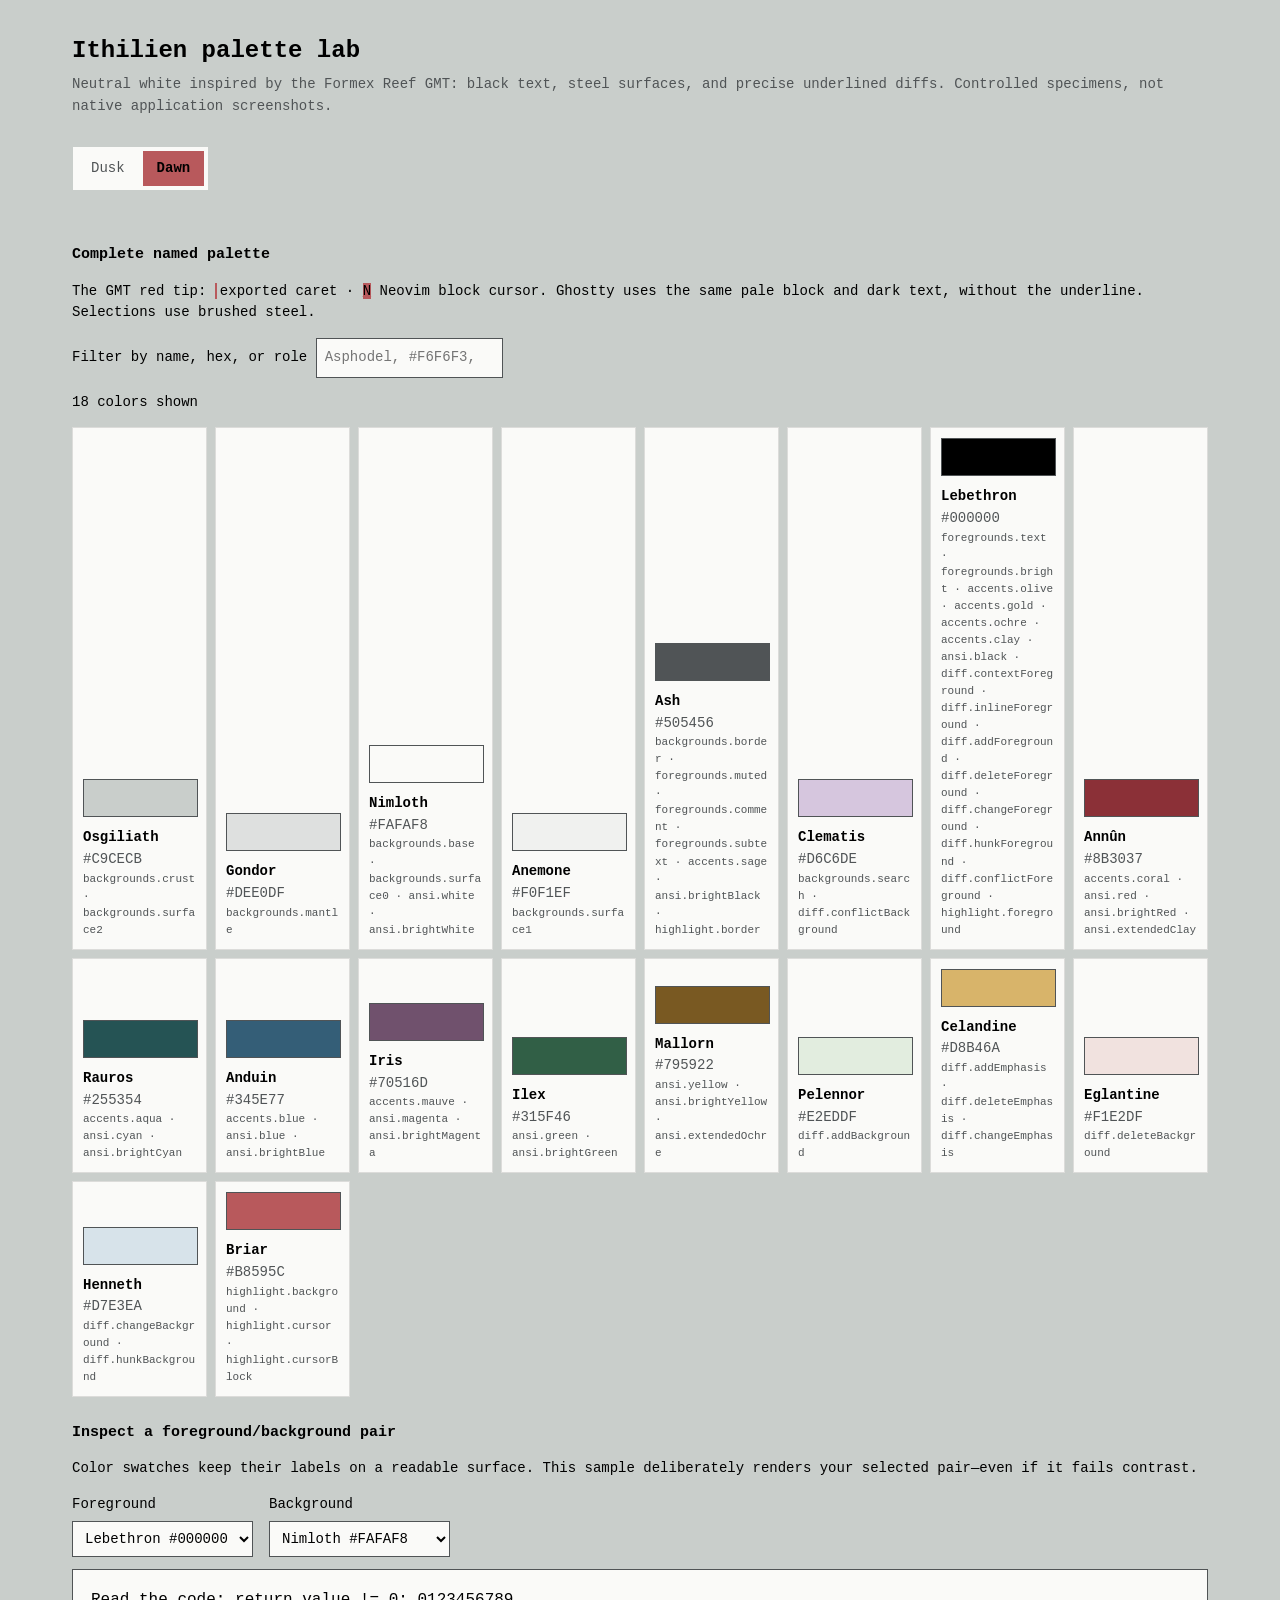
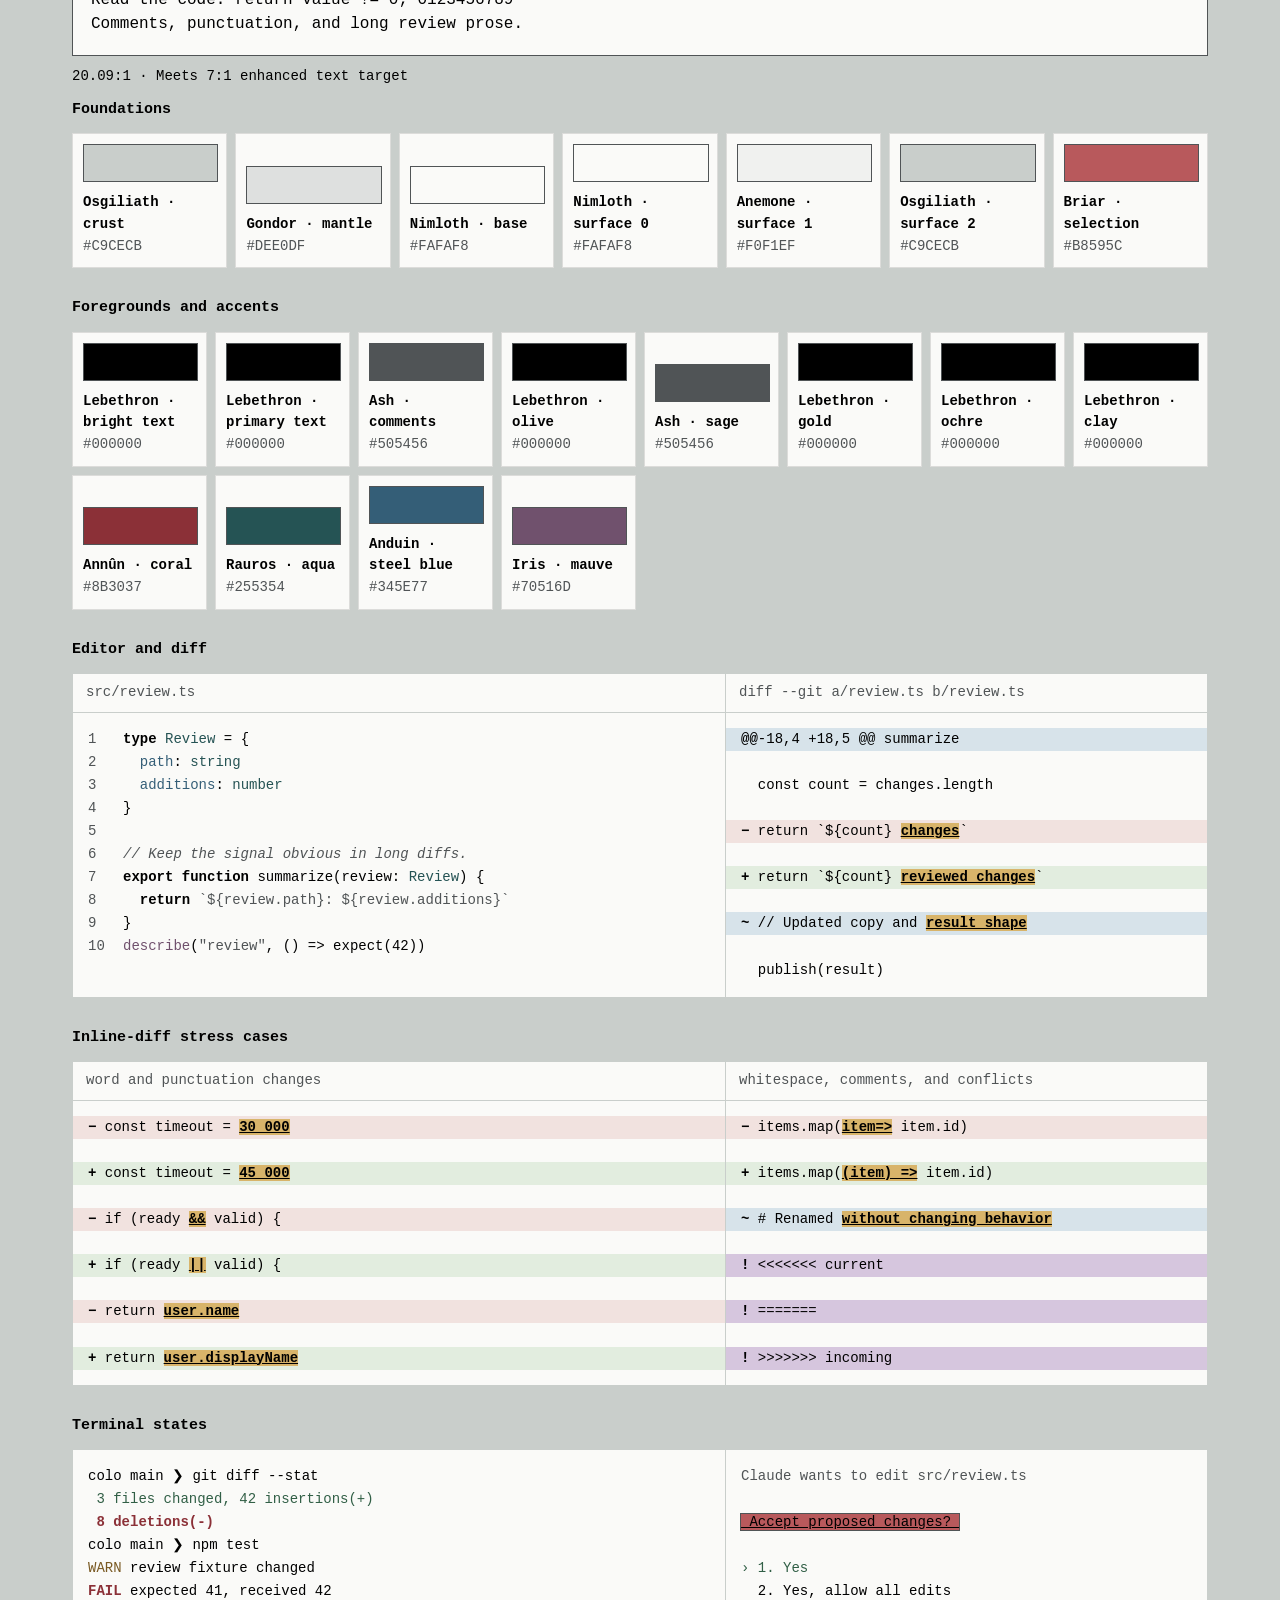
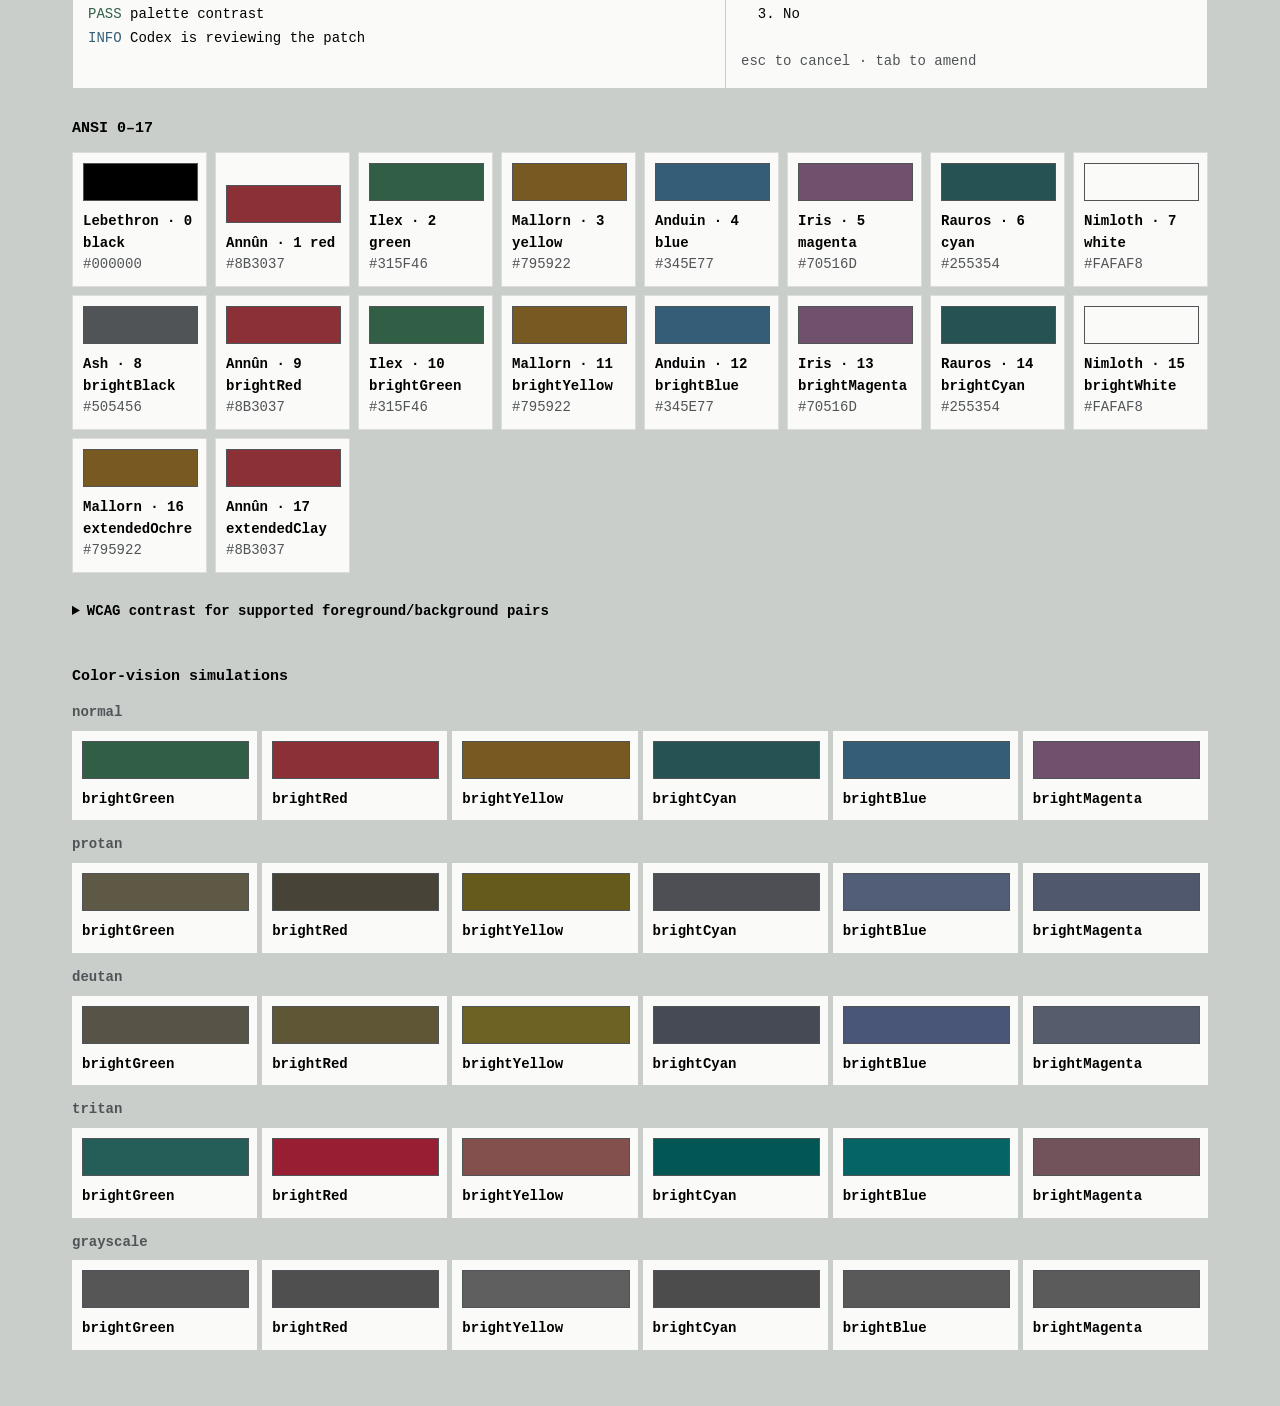
==== commit 3215b4da: "Rename Dawn reds to Briar and Annun" ====
--- a/palette-preview.html
+++ b/palette-preview.html
@@ -298,7 +298,7 @@
   </main>
   <script>
     /* GENERATED_DATA_START */
-    const generatedPalettes = {"night":{"colorSpace":"sRGB","highlight":{"background":"#B17232","foreground":"#000000"},"name":"Ithilien Dusk","slug":"ithilien-dusk","polarity":"dark","backgrounds":{"crust":"#10110D","mantle":"#13140F","base":"#171812","surface0":"#202219","surface1":"#292C20","surface2":"#35392A"},"foregrounds":{"muted":"#777264","comment":"#A09880","subtext":"#B9AD91","text":"#C9BA99","bright":"#E4D3AD"},"accents":{"olive":"#A6AD7C","sage":"#9FB483","gold":"#D1B56F","ochre":"#C99B62","clay":"#CC8668","coral":"#DA8075","aqua":"#82AAA0","blue":"#94B0BA","mauve":"#B09BA9"},"ansi":{"black":"#13140F","red":"#DA8075","green":"#9FB483","yellow":"#D1B56F","blue":"#94B0BA","magenta":"#B09BA9","cyan":"#82AAA0","white":"#B9AD91","brightBlack":"#777264","brightRed":"#EEAAA1","brightGreen":"#C4DCA9","brightYellow":"#E2C77E","brightBlue":"#B3C5CF","brightMagenta":"#D8B4C2","brightCyan":"#A9C9C1","brightWhite":"#E4D3AD","extendedOchre":"#C99B62","extendedClay":"#CC8668"},"diff":{"contextForeground":"#B9AD91","inlineForeground":"#E4D3AD","addForeground":"#C4DCA9","addBackground":"#202B1C","addEmphasis":"#304526","deleteForeground":"#EEAAA1","deleteBackground":"#301C1A","deleteEmphasis":"#52302B","changeForeground":"#E2C77E","changeBackground":"#3A301C","changeEmphasis":"#4A3B20","hunkForeground":"#A9C9C1","hunkBackground":"#1D2724","conflictForeground":"#D8B4C2","conflictBackground":"#35242D"},"colorNames":{}},"day":{"colorSpace":"sRGB","highlight":{"background":"#B8595C","foreground":"#000000","border":"#505456","cursor":"#B8595C","cursorBlock":"#B8595C"},"name":"Ithilien Dawn","slug":"ithilien-dawn","polarity":"light","backgrounds":{"crust":"#C9CECB","mantle":"#DEE0DF","base":"#FAFAF8","surface0":"#FAFAF8","surface1":"#F0F1EF","surface2":"#C9CECB","border":"#505456","search":"#D6C6DE"},"foregrounds":{"muted":"#505456","comment":"#505456","subtext":"#505456","text":"#000000","bright":"#000000"},"accents":{"olive":"#000000","sage":"#505456","gold":"#000000","ochre":"#000000","clay":"#000000","coral":"#8B3037","aqua":"#255354","blue":"#345E77","mauve":"#70516D"},"ansi":{"black":"#000000","red":"#8B3037","green":"#315F46","yellow":"#795922","blue":"#345E77","magenta":"#70516D","cyan":"#255354","white":"#FAFAF8","brightBlack":"#505456","brightRed":"#8B3037","brightGreen":"#315F46","brightYellow":"#795922","brightBlue":"#345E77","brightMagenta":"#70516D","brightCyan":"#255354","brightWhite":"#FAFAF8","extendedOchre":"#795922","extendedClay":"#8B3037"},"diff":{"contextForeground":"#000000","inlineForeground":"#000000","addForeground":"#000000","addBackground":"#E2EDDF","addEmphasis":"#D8B46A","deleteForeground":"#000000","deleteBackground":"#F1E2DF","deleteEmphasis":"#D8B46A","changeForeground":"#000000","changeBackground":"#D7E3EA","changeEmphasis":"#D8B46A","hunkForeground":"#000000","hunkBackground":"#D7E3EA","conflictForeground":"#000000","conflictBackground":"#D6C6DE"},"colorNames":{"#000000":"Lebethron","#505456":"Ash","#B8595C":"Afterglow","#315F46":"Ilex","#345E77":"Anduin","#795922":"Mallorn","#70516D":"Iris","#E2EDDF":"Pelennor","#F1E2DF":"Eglantine","#D7E3EA":"Henneth","#D8B46A":"Celandine","#D6C6DE":"Clematis","#FAFAF8":"Nimloth","#DEE0DF":"Gondor","#F0F1EF":"Anemone","#C9CECB":"Osgiliath","#8B3037":"Briar","#255354":"Rauros"}}};
+    const generatedPalettes = {"night":{"colorSpace":"sRGB","highlight":{"background":"#B17232","foreground":"#000000"},"name":"Ithilien Dusk","slug":"ithilien-dusk","polarity":"dark","backgrounds":{"crust":"#10110D","mantle":"#13140F","base":"#171812","surface0":"#202219","surface1":"#292C20","surface2":"#35392A"},"foregrounds":{"muted":"#777264","comment":"#A09880","subtext":"#B9AD91","text":"#C9BA99","bright":"#E4D3AD"},"accents":{"olive":"#A6AD7C","sage":"#9FB483","gold":"#D1B56F","ochre":"#C99B62","clay":"#CC8668","coral":"#DA8075","aqua":"#82AAA0","blue":"#94B0BA","mauve":"#B09BA9"},"ansi":{"black":"#13140F","red":"#DA8075","green":"#9FB483","yellow":"#D1B56F","blue":"#94B0BA","magenta":"#B09BA9","cyan":"#82AAA0","white":"#B9AD91","brightBlack":"#777264","brightRed":"#EEAAA1","brightGreen":"#C4DCA9","brightYellow":"#E2C77E","brightBlue":"#B3C5CF","brightMagenta":"#D8B4C2","brightCyan":"#A9C9C1","brightWhite":"#E4D3AD","extendedOchre":"#C99B62","extendedClay":"#CC8668"},"diff":{"contextForeground":"#B9AD91","inlineForeground":"#E4D3AD","addForeground":"#C4DCA9","addBackground":"#202B1C","addEmphasis":"#304526","deleteForeground":"#EEAAA1","deleteBackground":"#301C1A","deleteEmphasis":"#52302B","changeForeground":"#E2C77E","changeBackground":"#3A301C","changeEmphasis":"#4A3B20","hunkForeground":"#A9C9C1","hunkBackground":"#1D2724","conflictForeground":"#D8B4C2","conflictBackground":"#35242D"},"colorNames":{}},"day":{"colorSpace":"sRGB","highlight":{"background":"#B8595C","foreground":"#000000","border":"#505456","cursor":"#B8595C","cursorBlock":"#B8595C"},"name":"Ithilien Dawn","slug":"ithilien-dawn","polarity":"light","backgrounds":{"crust":"#C9CECB","mantle":"#DEE0DF","base":"#FAFAF8","surface0":"#FAFAF8","surface1":"#F0F1EF","surface2":"#C9CECB","border":"#505456","search":"#D6C6DE"},"foregrounds":{"muted":"#505456","comment":"#505456","subtext":"#505456","text":"#000000","bright":"#000000"},"accents":{"olive":"#000000","sage":"#505456","gold":"#000000","ochre":"#000000","clay":"#000000","coral":"#8B3037","aqua":"#255354","blue":"#345E77","mauve":"#70516D"},"ansi":{"black":"#000000","red":"#8B3037","green":"#315F46","yellow":"#795922","blue":"#345E77","magenta":"#70516D","cyan":"#255354","white":"#FAFAF8","brightBlack":"#505456","brightRed":"#8B3037","brightGreen":"#315F46","brightYellow":"#795922","brightBlue":"#345E77","brightMagenta":"#70516D","brightCyan":"#255354","brightWhite":"#FAFAF8","extendedOchre":"#795922","extendedClay":"#8B3037"},"diff":{"contextForeground":"#000000","inlineForeground":"#000000","addForeground":"#000000","addBackground":"#E2EDDF","addEmphasis":"#D8B46A","deleteForeground":"#000000","deleteBackground":"#F1E2DF","deleteEmphasis":"#D8B46A","changeForeground":"#000000","changeBackground":"#D7E3EA","changeEmphasis":"#D8B46A","hunkForeground":"#000000","hunkBackground":"#D7E3EA","conflictForeground":"#000000","conflictBackground":"#D6C6DE"},"colorNames":{"#000000":"Lebethron","#505456":"Ash","#B8595C":"Briar","#315F46":"Ilex","#345E77":"Anduin","#795922":"Mallorn","#70516D":"Iris","#E2EDDF":"Pelennor","#F1E2DF":"Eglantine","#D7E3EA":"Henneth","#D8B46A":"Celandine","#D6C6DE":"Clematis","#FAFAF8":"Nimloth","#DEE0DF":"Gondor","#F0F1EF":"Anemone","#C9CECB":"Osgiliath","#8B3037":"Ann\u00fbn","#255354":"Rauros"}}};
     const generatedAudits = {"night":{"palette":"Ithilien Dusk","colorSpace":"sRGB","passed":true,"failures":[],"contrast":[{"name":"muted UI","foreground":"#777264","background":"#171812","wcag":3.72,"wcagTarget":3.0,"apcaLc":-27.3,"apcaTarget":25,"passed":true},{"name":"comments","foreground":"#A09880","background":"#171812","wcag":6.21,"wcagTarget":4.5,"apcaLc":-45.7,"apcaTarget":45,"passed":true},{"name":"secondary text","foreground":"#B9AD91","background":"#171812","wcag":8.04,"wcagTarget":7.0,"apcaLc":-57.3,"apcaTarget":55,"passed":true},{"name":"normal text","foreground":"#C9BA99","background":"#171812","wcag":9.33,"wcagTarget":7.0,"apcaLc":-64.8,"apcaTarget":60,"passed":true},{"name":"bright text","foreground":"#E4D3AD","background":"#171812","wcag":12.09,"wcagTarget":7.0,"apcaLc":-79.7,"apcaTarget":75,"passed":true},{"name":"highlighted text","foreground":"#000000","background":"#B17232","wcag":5.32,"wcagTarget":4.5,"apcaLc":37.5,"apcaTarget":35,"passed":true},{"name":"highlight edge on Ithilien Dusk","foreground":"#B17232","background":"#171812","wcag":4.53,"wcagTarget":3.0,"apcaLc":-34.0,"apcaTarget":0,"passed":true},{"name":"highlight edge on white","foreground":"#B17232","background":"#FFFFFF","wcag":3.95,"wcagTarget":3.0,"apcaLc":66.6,"apcaTarget":0,"passed":true},{"name":"syntax olive","foreground":"#A6AD7C","background":"#171812","wcag":7.56,"wcagTarget":4.5,"apcaLc":-54.4,"apcaTarget":44,"passed":true},{"name":"syntax sage","foreground":"#9FB483","background":"#171812","wcag":7.94,"wcagTarget":4.5,"apcaLc":-56.7,"apcaTarget":44,"passed":true},{"name":"syntax gold","foreground":"#D1B56F","background":"#171812","wcag":8.97,"wcagTarget":4.5,"apcaLc":-62.9,"apcaTarget":44,"passed":true},{"name":"syntax ochre","foreground":"#C99B62","background":"#171812","wcag":7.1,"wcagTarget":4.5,"apcaLc":-51.6,"apcaTarget":44,"passed":true},{"name":"syntax clay","foreground":"#CC8668","background":"#171812","wcag":6.1,"wcagTarget":4.5,"apcaLc":-45.2,"apcaTarget":44,"passed":true},{"name":"syntax coral","foreground":"#DA8075","background":"#171812","wcag":6.23,"wcagTarget":4.5,"apcaLc":-46.2,"apcaTarget":44,"passed":true},{"name":"syntax aqua","foreground":"#82AAA0","background":"#171812","wcag":6.98,"wcagTarget":4.5,"apcaLc":-50.8,"apcaTarget":44,"passed":true},{"name":"syntax blue","foreground":"#94B0BA","background":"#171812","wcag":7.81,"wcagTarget":4.5,"apcaLc":-55.9,"apcaTarget":44,"passed":true},{"name":"syntax mauve","foreground":"#B09BA9","background":"#171812","wcag":6.9,"wcagTarget":4.5,"apcaLc":-50.2,"apcaTarget":44,"passed":true},{"name":"diff add","foreground":"#C4DCA9","background":"#202B1C","wcag":9.94,"wcagTarget":7.0,"apcaLc":-77.0,"apcaTarget":60,"passed":true},{"name":"diff delete","foreground":"#EEAAA1","background":"#301C1A","wcag":8.34,"wcagTarget":7.0,"apcaLc":-63.3,"apcaTarget":60,"passed":true},{"name":"diff change","foreground":"#E2C77E","background":"#3A301C","wcag":7.84,"wcagTarget":7.0,"apcaLc":-68.6,"apcaTarget":60,"passed":true},{"name":"diff hunk","foreground":"#A9C9C1","background":"#1D2724","wcag":8.63,"wcagTarget":7.0,"apcaLc":-67.0,"apcaTarget":60,"passed":true},{"name":"inline add","foreground":"#E4D3AD","background":"#304526","wcag":7.09,"wcagTarget":7.0,"apcaLc":-71.1,"apcaTarget":60,"passed":true},{"name":"inline delete","foreground":"#E4D3AD","background":"#52302B","wcag":7.83,"wcagTarget":7.0,"apcaLc":-73.0,"apcaTarget":60,"passed":true},{"name":"inline change","foreground":"#E4D3AD","background":"#4A3B20","wcag":7.34,"wcagTarget":7.0,"apcaLc":-71.8,"apcaTarget":60,"passed":true},{"name":"inline diff marker","foreground":"#000000","background":"#B17232","wcag":5.32,"wcagTarget":4.5,"apcaLc":37.5,"apcaTarget":35,"passed":true},{"name":"conflict marker","foreground":"#D8B4C2","background":"#35242D","wcag":7.79,"wcagTarget":7.0,"apcaLc":-63.5,"apcaTarget":60,"passed":true},{"name":"ANSI red","foreground":"#DA8075","background":"#171812","wcag":6.23,"wcagTarget":4.5,"apcaLc":-46.2,"apcaTarget":44,"passed":true},{"name":"ANSI green","foreground":"#9FB483","background":"#171812","wcag":7.94,"wcagTarget":4.5,"apcaLc":-56.7,"apcaTarget":44,"passed":true},{"name":"ANSI yellow","foreground":"#D1B56F","background":"#171812","wcag":8.97,"wcagTarget":4.5,"apcaLc":-62.9,"apcaTarget":44,"passed":true},{"name":"ANSI blue","foreground":"#94B0BA","background":"#171812","wcag":7.81,"wcagTarget":4.5,"apcaLc":-55.9,"apcaTarget":44,"passed":true},{"name":"ANSI magenta","foreground":"#B09BA9","background":"#171812","wcag":6.9,"wcagTarget":4.5,"apcaLc":-50.2,"apcaTarget":44,"passed":true},{"name":"ANSI cyan","foreground":"#82AAA0","background":"#171812","wcag":6.98,"wcagTarget":4.5,"apcaLc":-50.8,"apcaTarget":44,"passed":true},{"name":"ANSI white","foreground":"#B9AD91","background":"#171812","wcag":8.04,"wcagTarget":4.5,"apcaLc":-57.3,"apcaTarget":44,"passed":true},{"name":"ANSI brightBlack","foreground":"#777264","background":"#171812","wcag":3.72,"wcagTarget":3.0,"apcaLc":-27.3,"apcaTarget":20,"passed":true},{"name":"ANSI brightRed","foreground":"#EEAAA1","background":"#171812","wcag":9.27,"wcagTarget":4.5,"apcaLc":-64.6,"apcaTarget":44,"passed":true},{"name":"ANSI brightGreen","foreground":"#C4DCA9","background":"#171812","wcag":12.04,"wcagTarget":4.5,"apcaLc":-79.4,"apcaTarget":44,"passed":true},{"name":"ANSI brightYellow","foreground":"#E2C77E","background":"#171812","wcag":10.8,"wcagTarget":4.5,"apcaLc":-73.0,"apcaTarget":44,"passed":true},{"name":"ANSI brightBlue","foreground":"#B3C5CF","background":"#171812","wcag":10.04,"wcagTarget":4.5,"apcaLc":-68.8,"apcaTarget":44,"passed":true},{"name":"ANSI brightMagenta","foreground":"#D8B4C2","background":"#171812","wcag":9.55,"wcagTarget":4.5,"apcaLc":-66.1,"apcaTarget":44,"passed":true},{"name":"ANSI brightCyan","foreground":"#A9C9C1","background":"#171812","wcag":10.05,"wcagTarget":4.5,"apcaLc":-68.8,"apcaTarget":44,"passed":true},{"name":"ANSI brightWhite","foreground":"#E4D3AD","background":"#171812","wcag":12.09,"wcagTarget":4.5,"apcaLc":-79.7,"apcaTarget":44,"passed":true},{"name":"ANSI extendedOchre","foreground":"#C99B62","background":"#171812","wcag":7.1,"wcagTarget":4.5,"apcaLc":-51.6,"apcaTarget":44,"passed":true},{"name":"ANSI extendedClay","foreground":"#CC8668","background":"#171812","wcag":6.1,"wcagTarget":4.5,"apcaLc":-45.2,"apcaTarget":44,"passed":true}],"inlineEmphasisReview":[{"state":"add","lineContrast":1.408,"lineDeltaEOK":{"normal":0.0938,"protan":0.0961,"deutan":0.0924,"tritan":0.0909,"grayscale":0.0923}},{"state":"delete","lineContrast":1.39,"lineDeltaEOK":{"normal":0.0997,"protan":0.0899,"deutan":0.1001,"tritan":0.1017,"grayscale":0.0959}},{"state":"change","lineContrast":1.196,"lineDeltaEOK":{"normal":0.0483,"protan":0.0451,"deutan":0.0491,"tritan":0.0486,"grayscale":0.0465}}],"changedLineCanvasReview":{"normal":0.112,"protan":0.1042,"deutan":0.1138,"tritan":0.1129,"grayscale":0.1077},"surfaceObservations":[{"name":"muted on base","foreground":"#777264","background":"#171812","wcag":3.72,"target":4.5,"passed":false},{"name":"comment on base","foreground":"#A09880","background":"#171812","wcag":6.21,"target":4.5,"passed":true},{"name":"subtext on base","foreground":"#B9AD91","background":"#171812","wcag":8.04,"target":4.5,"passed":true},{"name":"text on base","foreground":"#C9BA99","background":"#171812","wcag":9.33,"target":4.5,"passed":true},{"name":"bright on base","foreground":"#E4D3AD","background":"#171812","wcag":12.09,"target":4.5,"passed":true},{"name":"olive on base","foreground":"#A6AD7C","background":"#171812","wcag":7.56,"target":4.5,"passed":true},{"name":"sage on base","foreground":"#9FB483","background":"#171812","wcag":7.94,"target":4.5,"passed":true},{"name":"gold on base","foreground":"#D1B56F","background":"#171812","wcag":8.97,"target":4.5,"passed":true},{"name":"ochre on base","foreground":"#C99B62","background":"#171812","wcag":7.1,"target":4.5,"passed":true},{"name":"clay on base","foreground":"#CC8668","background":"#171812","wcag":6.1,"target":4.5,"passed":true},{"name":"coral on base","foreground":"#DA8075","background":"#171812","wcag":6.23,"target":4.5,"passed":true},{"name":"aqua on base","foreground":"#82AAA0","background":"#171812","wcag":6.98,"target":4.5,"passed":true},{"name":"blue on base","foreground":"#94B0BA","background":"#171812","wcag":7.81,"target":4.5,"passed":true},{"name":"mauve on base","foreground":"#B09BA9","background":"#171812","wcag":6.9,"target":4.5,"passed":true},{"name":"muted on mantle","foreground":"#777264","background":"#13140F","wcag":3.86,"target":4.5,"passed":false},{"name":"comment on mantle","foreground":"#A09880","background":"#13140F","wcag":6.43,"target":4.5,"passed":true},{"name":"subtext on mantle","foreground":"#B9AD91","background":"#13140F","wcag":8.33,"target":4.5,"passed":true},{"name":"text on mantle","foreground":"#C9BA99","background":"#13140F","wcag":9.67,"target":4.5,"passed":true},{"name":"bright on mantle","foreground":"#E4D3AD","background":"#13140F","wcag":12.53,"target":4.5,"passed":true},{"name":"olive on mantle","foreground":"#A6AD7C","background":"#13140F","wcag":7.83,"target":4.5,"passed":true},{"name":"sage on mantle","foreground":"#9FB483","background":"#13140F","wcag":8.22,"target":4.5,"passed":true},{"name":"gold on mantle","foreground":"#D1B56F","background":"#13140F","wcag":9.3,"target":4.5,"passed":true},{"name":"ochre on mantle","foreground":"#C99B62","background":"#13140F","wcag":7.36,"target":4.5,"passed":true},{"name":"clay on mantle","foreground":"#CC8668","background":"#13140F","wcag":6.33,"target":4.5,"passed":true},{"name":"coral on mantle","foreground":"#DA8075","background":"#13140F","wcag":6.46,"target":4.5,"passed":true},{"name":"aqua on mantle","foreground":"#82AAA0","background":"#13140F","wcag":7.23,"target":4.5,"passed":true},{"name":"blue on mantle","foreground":"#94B0BA","background":"#13140F","wcag":8.09,"target":4.5,"passed":true},{"name":"mauve on mantle","foreground":"#B09BA9","background":"#13140F","wcag":7.15,"target":4.5,"passed":true},{"name":"muted on surface0","foreground":"#777264","background":"#202219","wcag":3.35,"target":4.5,"passed":false},{"name":"comment on surface0","foreground":"#A09880","background":"#202219","wcag":5.6,"target":4.5,"passed":true},{"name":"subtext on surface0","foreground":"#B9AD91","background":"#202219","wcag":7.24,"target":4.5,"passed":true},{"name":"text on surface0","foreground":"#C9BA99","background":"#202219","wcag":8.41,"target":4.5,"passed":true},{"name":"bright on surface0","foreground":"#E4D3AD","background":"#202219","wcag":10.9,"target":4.5,"passed":true},{"name":"olive on surface0","foreground":"#A6AD7C","background":"#202219","wcag":6.82,"target":4.5,"passed":true},{"name":"sage on surface0","foreground":"#9FB483","background":"#202219","wcag":7.15,"target":4.5,"passed":true},{"name":"gold on surface0","foreground":"#D1B56F","background":"#202219","wcag":8.09,"target":4.5,"passed":true},{"name":"ochre on surface0","foreground":"#C99B62","background":"#202219","wcag":6.4,"target":4.5,"passed":true},{"name":"clay on surface0","foreground":"#CC8668","background":"#202219","wcag":5.5,"target":4.5,"passed":true},{"name":"coral on surface0","foreground":"#DA8075","background":"#202219","wcag":5.62,"target":4.5,"passed":true},{"name":"aqua on surface0","foreground":"#82AAA0","background":"#202219","wcag":6.29,"target":4.5,"passed":true},{"name":"blue on surface0","foreground":"#94B0BA","background":"#202219","wcag":7.04,"target":4.5,"passed":true},{"name":"mauve on surface0","foreground":"#B09BA9","background":"#202219","wcag":6.22,"target":4.5,"passed":true},{"name":"muted on surface1","foreground":"#777264","background":"#292C20","wcag":2.97,"target":4.5,"passed":false},{"name":"comment on surface1","foreground":"#A09880","background":"#292C20","wcag":4.95,"target":4.5,"passed":true},{"name":"subtext on surface1","foreground":"#B9AD91","background":"#292C20","wcag":6.4,"target":4.5,"passed":true},{"name":"text on surface1","foreground":"#C9BA99","background":"#292C20","wcag":7.43,"target":4.5,"passed":true},{"name":"bright on surface1","foreground":"#E4D3AD","background":"#292C20","wcag":9.64,"target":4.5,"passed":true},{"name":"olive on surface1","foreground":"#A6AD7C","background":"#292C20","wcag":6.03,"target":4.5,"passed":true},{"name":"sage on surface1","foreground":"#9FB483","background":"#292C20","wcag":6.32,"target":4.5,"passed":true},{"name":"gold on surface1","foreground":"#D1B56F","background":"#292C20","wcag":7.15,"target":4.5,"passed":true},{"name":"ochre on surface1","foreground":"#C99B62","background":"#292C20","wcag":5.66,"target":4.5,"passed":true},{"name":"clay on surface1","foreground":"#CC8668","background":"#292C20","wcag":4.86,"target":4.5,"passed":true},{"name":"coral on surface1","foreground":"#DA8075","background":"#292C20","wcag":4.97,"target":4.5,"passed":true},{"name":"aqua on surface1","foreground":"#82AAA0","background":"#292C20","wcag":5.56,"target":4.5,"passed":true},{"name":"blue on surface1","foreground":"#94B0BA","background":"#292C20","wcag":6.22,"target":4.5,"passed":true},{"name":"mauve on surface1","foreground":"#B09BA9","background":"#292C20","wcag":5.5,"target":4.5,"passed":true},{"name":"chrome text on crust","foreground":"#C9BA99","background":"#10110D","wcag":9.9,"target":4.5,"passed":true},{"name":"chrome subtext on crust","foreground":"#B9AD91","background":"#10110D","wcag":8.53,"target":4.5,"passed":true},{"name":"chrome bright on crust","foreground":"#E4D3AD","background":"#10110D","wcag":12.83,"target":4.5,"passed":true},{"name":"chrome text on surface2","foreground":"#C9BA99","background":"#35392A","wcag":6.2,"target":4.5,"passed":true},{"name":"chrome subtext on surface2","foreground":"#B9AD91","background":"#35392A","wcag":5.34,"target":4.5,"passed":true},{"name":"chrome bright on surface2","foreground":"#E4D3AD","background":"#35392A","wcag":8.03,"target":4.5,"passed":true},{"name":"inactive status label","foreground":"#777264","background":"#13140F","wcag":3.86,"target":4.5,"passed":false},{"name":"popup border","foreground":"#35392A","background":"#202219","wcag":1.36,"target":3.0,"passed":false},{"name":"search result","foreground":"#C9BA99","background":"#4A3B20","wcag":5.66,"target":4.5,"passed":true},{"name":"selected popup kind","foreground":"#B9AD91","background":"#B17232","wcag":1.78,"target":4.5,"passed":false},{"name":"selected popup extra","foreground":"#777264","background":"#B17232","wcag":1.22,"target":4.5,"passed":false},{"name":"substitution","foreground":"#C9BA99","background":"#EEAAA1","wcag":1.01,"target":4.5,"passed":false},{"name":"error annotation","foreground":"#C9BA99","background":"#DA8075","wcag":1.5,"target":4.5,"passed":false},{"name":"tab label on crust","foreground":"#777264","background":"#10110D","wcag":3.95,"target":4.5,"passed":false},{"name":"Neovim DiffText","foreground":"#000000","background":"#B17232","wcag":5.32,"target":4.5,"passed":true},{"name":"selection edge on mantle","foreground":"#B17232","background":"#13140F","wcag":4.69,"target":3.0,"passed":true},{"name":"selection edge on surface0","foreground":"#B17232","background":"#202219","wcag":4.08,"target":3.0,"passed":true},{"name":"selection edge on surface1","foreground":"#B17232","background":"#292C20","wcag":3.61,"target":3.0,"passed":true},{"name":"git add sign","foreground":"#C4DCA9","background":"#171812","wcag":12.04,"target":4.5,"passed":true},{"name":"git delete sign","foreground":"#EEAAA1","background":"#171812","wcag":9.27,"target":4.5,"passed":true},{"name":"git change sign","foreground":"#E2C77E","background":"#171812","wcag":10.8,"target":4.5,"passed":true},{"name":"status olive","foreground":"#171812","background":"#A6AD7C","wcag":7.56,"target":4.5,"passed":true},{"name":"status sage","foreground":"#171812","background":"#9FB483","wcag":7.94,"target":4.5,"passed":true},{"name":"status mauve","foreground":"#171812","background":"#B09BA9","wcag":6.9,"target":4.5,"passed":true},{"name":"status coral","foreground":"#171812","background":"#DA8075","wcag":6.23,"target":4.5,"passed":true},{"name":"status gold","foreground":"#171812","background":"#D1B56F","wcag":8.97,"target":4.5,"passed":true}],"semanticRoleReview":[{"name":"numbers/keywords","deltaEOK":{"normal":0.0572,"protan":0.056,"deutan":0.0389,"tritan":0.0486,"grayscale":0.0403}},{"name":"information/hints","deltaEOK":{"normal":0.0461,"protan":0.0399,"deutan":0.0396,"tritan":0.0349,"grayscale":0.0306}},{"name":"operators/strings","deltaEOK":{"normal":0.0192,"protan":0.0177,"deutan":0.0119,"tritan":0.0231,"grayscale":0.0134}},{"name":"keywords/errors","deltaEOK":{"normal":0.0352,"protan":0.0202,"deutan":0.0152,"tritan":0.0286,"grayscale":0.0054}}],"colors":{"backgrounds.crust":{"hex":"#10110D","oklch":[0.1749,0.0082,118.7],"inSrgb":true,"simulations":{"protan":"#12110D","deutan":"#11110D","tritan":"#101110","grayscale":"#111111"}},"backgrounds.mantle":{"hex":"#13140F","oklch":[0.1882,0.0099,116.5],"inSrgb":true,"simulations":{"protan":"#15130F","deutan":"#15140F","tritan":"#141313","grayscale":"#131313"}},"backgrounds.base":{"hex":"#171812","oklch":[0.2057,0.0116,115.1],"inSrgb":true,"simulations":{"protan":"#191712","deutan":"#191712","tritan":"#181716","grayscale":"#171717"}},"backgrounds.surface0":{"hex":"#202219","oklch":[0.2467,0.0167,117.8],"inSrgb":true,"simulations":{"protan":"#232118","deutan":"#232119","tritan":"#212120","grayscale":"#212121"}},"backgrounds.surface1":{"hex":"#292C20","oklch":[0.2861,0.0215,119.2],"inSrgb":true,"simulations":{"protan":"#2E2B1F","deutan":"#2D2B20","tritan":"#2A2B29","grayscale":"#2B2B2B"}},"backgrounds.surface2":{"hex":"#35392A","oklch":[0.3359,0.0259,119.9],"inSrgb":true,"simulations":{"protan":"#3B3729","deutan":"#3A372B","tritan":"#363735","grayscale":"#373737"}},"highlight.background":{"hex":"#B17232","oklch":[0.6072,0.1119,63.1],"inSrgb":true,"simulations":{"protan":"#86772B","deutan":"#958633","tritan":"#C16464","grayscale":"#808080"}},"highlight.foreground":{"hex":"#000000","oklch":[0.0,0.0,null],"inSrgb":true,"simulations":{"protan":"#000000","deutan":"#000000","tritan":"#000000","grayscale":"#000000"}},"foregrounds.muted":{"hex":"#777264","oklch":[0.5524,0.0219,90.6],"inSrgb":true,"simulations":{"protan":"#757163","deutan":"#777364","tritan":"#7A706E","grayscale":"#727272"}},"foregrounds.comment":{"hex":"#A09880","oklch":[0.6799,0.0353,91.8],"inSrgb":true,"simulations":{"protan":"#9E977F","deutan":"#A09981","tritan":"#A59491","grayscale":"#989898"}},"foregrounds.subtext":{"hex":"#B9AD91","oklch":[0.7503,0.041,87.6],"inSrgb":true,"simulations":{"protan":"#B4AC8F","deutan":"#B7AF92","tritan":"#C0A8A5","grayscale":"#AEAEAE"}},"foregrounds.text":{"hex":"#C9BA99","oklch":[0.7929,0.0479,86.4],"inSrgb":true,"simulations":{"protan":"#C2B997","deutan":"#C6BD9A","tritan":"#D1B4B1","grayscale":"#BBBBBB"}},"foregrounds.bright":{"hex":"#E4D3AD","oklch":[0.8712,0.0537,86.7],"inSrgb":true,"simulations":{"protan":"#DCD2AB","deutan":"#E1D6AE","tritan":"#EDCDC9","grayscale":"#D4D4D4"}},"accents.olive":{"hex":"#A6AD7C","oklch":[0.7296,0.0675,114.7],"inSrgb":true,"simulations":{"protan":"#B4A879","deutan":"#B4A97E","tritan":"#ACA7A0","grayscale":"#A9A9A9"}},"accents.sage":{"hex":"#9FB483","oklch":[0.7411,0.0716,126.9],"inSrgb":true,"simulations":{"protan":"#B9AE80","deutan":"#B6AC85","tritan":"#A2AFA7","grayscale":"#ADADAD"}},"accents.gold":{"hex":"#D1B56F","oklch":[0.782,0.0949,88.4],"inSrgb":true,"simulations":{"protan":"#C4B369","deutan":"#CBBB71","tritan":"#DFAAA4","grayscale":"#B8B8B8"}},"accents.ochre":{"hex":"#C99B62","oklch":[0.7201,0.0923,71.4],"inSrgb":true,"simulations":{"protan":"#AB9D5D","deutan":"#B6A863","tritan":"#D8908D","grayscale":"#A3A3A3"}},"accents.clay":{"hex":"#CC8668","oklch":[0.6848,0.0964,43.9],"inSrgb":true,"simulations":{"protan":"#988E66","deutan":"#A99D68","tritan":"#DC7A7E","grayscale":"#979797"}},"accents.coral":{"hex":"#DA8075","oklch":[0.6941,0.1134,27.8],"inSrgb":true,"simulations":{"protan":"#948D74","deutan":"#AAA074","tritan":"#EB737D","grayscale":"#999999"}},"accents.aqua":{"hex":"#82AAA0","oklch":[0.7058,0.0458,177.9],"inSrgb":true,"simulations":{"protan":"#A7A5A0","deutan":"#9FA0A1","tritan":"#78ABA7","grayscale":"#A2A2A2"}},"accents.blue":{"hex":"#94B0BA","oklch":[0.7394,0.034,221.4],"inSrgb":true,"simulations":{"protan":"#AAAEBB","deutan":"#A4A9BA","tritan":"#89B3B3","grayscale":"#ABABAB"}},"accents.mauve":{"hex":"#B09BA9","oklch":[0.7122,0.0314,338.1],"inSrgb":true,"simulations":{"protan":"#9B9FAA","deutan":"#A0A2A8","tritan":"#B39BA0","grayscale":"#A1A1A1"}},"ansi.black":{"hex":"#13140F","oklch":[0.1882,0.0099,116.5],"inSrgb":true,"simulations":{"protan":"#15130F","deutan":"#15140F","tritan":"#141313","grayscale":"#131313"}},"ansi.red":{"hex":"#DA8075","oklch":[0.6941,0.1134,27.8],"inSrgb":true,"simulations":{"protan":"#948D74","deutan":"#AAA074","tritan":"#EB737D","grayscale":"#999999"}},"ansi.green":{"hex":"#9FB483","oklch":[0.7411,0.0716,126.9],"inSrgb":true,"simulations":{"protan":"#B9AE80","deutan":"#B6AC85","tritan":"#A2AFA7","grayscale":"#ADADAD"}},"ansi.yellow":{"hex":"#D1B56F","oklch":[0.782,0.0949,88.4],"inSrgb":true,"simulations":{"protan":"#C4B369","deutan":"#CBBB71","tritan":"#DFAAA4","grayscale":"#B8B8B8"}},"ansi.blue":{"hex":"#94B0BA","oklch":[0.7394,0.034,221.4],"inSrgb":true,"simulations":{"protan":"#AAAEBB","deutan":"#A4A9BA","tritan":"#89B3B3","grayscale":"#ABABAB"}},"ansi.magenta":{"hex":"#B09BA9","oklch":[0.7122,0.0314,338.1],"inSrgb":true,"simulations":{"protan":"#9B9FAA","deutan":"#A0A2A8","tritan":"#B39BA0","grayscale":"#A1A1A1"}},"ansi.cyan":{"hex":"#82AAA0","oklch":[0.7058,0.0458,177.9],"inSrgb":true,"simulations":{"protan":"#A7A5A0","deutan":"#9FA0A1","tritan":"#78ABA7","grayscale":"#A2A2A2"}},"ansi.white":{"hex":"#B9AD91","oklch":[0.7503,0.041,87.6],"inSrgb":true,"simulations":{"protan":"#B4AC8F","deutan":"#B7AF92","tritan":"#C0A8A5","grayscale":"#AEAEAE"}},"ansi.brightBlack":{"hex":"#777264","oklch":[0.5524,0.0219,90.6],"inSrgb":true,"simulations":{"protan":"#757163","deutan":"#777364","tritan":"#7A706E","grayscale":"#727272"}},"ansi.brightRed":{"hex":"#EEAAA1","oklch":[0.8001,0.0818,27.5],"inSrgb":true,"simulations":{"protan":"#B8B3A0","deutan":"#C8C0A0","tritan":"#FDA2A8","grayscale":"#BBBBBB"}},"ansi.brightGreen":{"hex":"#C4DCA9","oklch":[0.8637,0.0729,128.3],"inSrgb":true,"simulations":{"protan":"#E1D5A6","deutan":"#DED3AB","tritan":"#C6D7CE","grayscale":"#D4D4D4"}},"ansi.brightYellow":{"hex":"#E2C77E","oklch":[0.8365,0.0971,89.9],"inSrgb":true,"simulations":{"protan":"#D6C578","deutan":"#DDCC80","tritan":"#F0BCB5","grayscale":"#C9C9C9"}},"ansi.brightBlue":{"hex":"#B3C5CF","oklch":[0.8128,0.0242,231.9],"inSrgb":true,"simulations":{"protan":"#C0C4D0","deutan":"#BCC1CF","tritan":"#ACC8C8","grayscale":"#C2C2C2"}},"ansi.brightMagenta":{"hex":"#D8B4C2","oklch":[0.8055,0.0453,352.8],"inSrgb":true,"simulations":{"protan":"#B7BAC3","deutan":"#BFC0C1","tritan":"#DEB3B9","grayscale":"#BDBDBD"}},"ansi.brightCyan":{"hex":"#A9C9C1","oklch":[0.81,0.0361,178.5],"inSrgb":true,"simulations":{"protan":"#C6C5C1","deutan":"#C0C0C2","tritan":"#A1CAC6","grayscale":"#C2C2C2"}},"ansi.brightWhite":{"hex":"#E4D3AD","oklch":[0.8712,0.0537,86.7],"inSrgb":true,"simulations":{"protan":"#DCD2AB","deutan":"#E1D6AE","tritan":"#EDCDC9","grayscale":"#D4D4D4"}},"ansi.extendedOchre":{"hex":"#C99B62","oklch":[0.7201,0.0923,71.4],"inSrgb":true,"simulations":{"protan":"#AB9D5D","deutan":"#B6A863","tritan":"#D8908D","grayscale":"#A3A3A3"}},"ansi.extendedClay":{"hex":"#CC8668","oklch":[0.6848,0.0964,43.9],"inSrgb":true,"simulations":{"protan":"#988E66","deutan":"#A99D68","tritan":"#DC7A7E","grayscale":"#979797"}},"diff.contextForeground":{"hex":"#B9AD91","oklch":[0.7503,0.041,87.6],"inSrgb":true,"simulations":{"protan":"#B4AC8F","deutan":"#B7AF92","tritan":"#C0A8A5","grayscale":"#AEAEAE"}},"diff.inlineForeground":{"hex":"#E4D3AD","oklch":[0.8712,0.0537,86.7],"inSrgb":true,"simulations":{"protan":"#DCD2AB","deutan":"#E1D6AE","tritan":"#EDCDC9","grayscale":"#D4D4D4"}},"diff.addForeground":{"hex":"#C4DCA9","oklch":[0.8637,0.0729,128.3],"inSrgb":true,"simulations":{"protan":"#E1D5A6","deutan":"#DED3AB","tritan":"#C6D7CE","grayscale":"#D4D4D4"}},"diff.addBackground":{"hex":"#202B1C","oklch":[0.2737,0.0309,137.5],"inSrgb":true,"simulations":{"protan":"#2C291B","deutan":"#2A281D","tritan":"#202A27","grayscale":"#282828"}},"diff.addEmphasis":{"hex":"#304526","oklch":[0.3637,0.0573,136.1],"inSrgb":true,"simulations":{"protan":"#474124","deutan":"#443F28","tritan":"#30433D","grayscale":"#3F3F3F"}},"diff.deleteForeground":{"hex":"#EEAAA1","oklch":[0.8001,0.0818,27.5],"inSrgb":true,"simulations":{"protan":"#B8B3A0","deutan":"#C8C0A0","tritan":"#FDA2A8","grayscale":"#BBBBBB"}},"diff.deleteBackground":{"hex":"#301C1A","oklch":[0.2521,0.0322,25.8],"inSrgb":true,"simulations":{"protan":"#201F1A","deutan":"#25231A","tritan":"#34191C","grayscale":"#212121"}},"diff.deleteEmphasis":{"hex":"#52302B","oklch":[0.35,0.051,28.9],"inSrgb":true,"simulations":{"protan":"#38352B","deutan":"#403C2B","tritan":"#592B2F","grayscale":"#393939"}},"diff.changeForeground":{"hex":"#E2C77E","oklch":[0.8365,0.0971,89.9],"inSrgb":true,"simulations":{"protan":"#D6C578","deutan":"#DDCC80","tritan":"#F0BCB5","grayscale":"#C9C9C9"}},"diff.changeBackground":{"hex":"#3A301C","oklch":[0.3145,0.0355,83.9],"inSrgb":true,"simulations":{"protan":"#35301A","deutan":"#37321D","tritan":"#3E2D2B","grayscale":"#313131"}},"diff.changeEmphasis":{"hex":"#4A3B20","oklch":[0.3615,0.0464,81.1],"inSrgb":true,"simulations":{"protan":"#413B1E","deutan":"#453F21","tritan":"#503634","grayscale":"#3D3D3D"}},"diff.hunkForeground":{"hex":"#A9C9C1","oklch":[0.81,0.0361,178.5],"inSrgb":true,"simulations":{"protan":"#C6C5C1","deutan":"#C0C0C2","tritan":"#A1CAC6","grayscale":"#C2C2C2"}},"diff.hunkBackground":{"hex":"#1D2724","oklch":[0.2621,0.0151,174.9],"inSrgb":true,"simulations":{"protan":"#262624","deutan":"#242424","tritan":"#1B2726","grayscale":"#252525"}},"diff.conflictForeground":{"hex":"#D8B4C2","oklch":[0.8055,0.0453,352.8],"inSrgb":true,"simulations":{"protan":"#B7BAC3","deutan":"#BFC0C1","tritan":"#DEB3B9","grayscale":"#BDBDBD"}},"diff.conflictBackground":{"hex":"#35242D","oklch":[0.2844,0.0298,346.1],"inSrgb":true,"simulations":{"protan":"#25272D","deutan":"#292A2D","tritan":"#372427","grayscale":"#292929"}}},"semanticSeparation":[{"name":"diff add/delete","deltaEOK":{"normal":0.135,"protan":0.112,"deutan":0.061,"tritan":0.141,"grayscale":0.079},"floor":0.03,"passed":true},{"name":"diff add/change","deltaEOK":{"normal":0.066,"protan":0.062,"deutan":0.049,"tritan":0.082,"grayscale":0.037},"floor":0.03,"passed":true},{"name":"diff delete/change","deltaEOK":{"normal":0.1,"protan":0.091,"deutan":0.066,"tritan":0.065,"grayscale":0.066},"floor":0.03,"passed":true},{"name":"error/warning","deltaEOK":{"normal":0.138,"protan":0.135,"deutan":0.093,"tritan":0.123,"grayscale":0.1},"floor":0.05,"passed":true},{"name":"ANSI blue/bright blue","deltaEOK":{"normal":0.074,"protan":0.069,"deutan":0.074,"tritan":0.075,"grayscale":0.072},"floor":0.03,"passed":true},{"name":"ANSI cyan/bright cyan","deltaEOK":{"normal":0.105,"protan":0.101,"deutan":0.104,"tritan":0.105,"grayscale":0.103},"floor":0.03,"passed":true}],"accentProximityReview":[{"pair":"olive/sage","deltaEOK":0.019},{"pair":"clay/coral","deltaEOK":0.035},{"pair":"aqua/blue","deltaEOK":0.046}]},"day":{"palette":"Ithilien Dawn","colorSpace":"sRGB","passed":true,"failures":[],"contrast":[{"name":"muted UI","foreground":"#505456","background":"#FAFAF8","wcag":7.32,"wcagTarget":4.5,"apcaLc":83.5,"apcaTarget":25,"passed":true},{"name":"comments","foreground":"#505456","background":"#FAFAF8","wcag":7.32,"wcagTarget":4.5,"apcaLc":83.5,"apcaTarget":45,"passed":true},{"name":"secondary text","foreground":"#505456","background":"#FAFAF8","wcag":7.32,"wcagTarget":7.0,"apcaLc":83.5,"apcaTarget":55,"passed":true},{"name":"normal text","foreground":"#000000","background":"#FAFAF8","wcag":20.09,"wcagTarget":7.0,"apcaLc":103.0,"apcaTarget":60,"passed":true},{"name":"bright text","foreground":"#000000","background":"#FAFAF8","wcag":20.09,"wcagTarget":7.0,"apcaLc":103.0,"apcaTarget":75,"passed":true},{"name":"highlighted text","foreground":"#000000","background":"#B8595C","wcag":4.62,"wcagTarget":4.5,"apcaLc":33.0,"apcaTarget":0,"passed":true},{"name":"highlight edge on Ithilien Dawn","foreground":"#505456","background":"#FAFAF8","wcag":7.32,"wcagTarget":3.0,"apcaLc":83.5,"apcaTarget":0,"passed":true},{"name":"highlight edge on white","foreground":"#505456","background":"#FFFFFF","wcag":7.65,"wcagTarget":3.0,"apcaLc":86.6,"apcaTarget":0,"passed":true},{"name":"syntax olive","foreground":"#000000","background":"#FAFAF8","wcag":20.09,"wcagTarget":4.5,"apcaLc":103.0,"apcaTarget":44,"passed":true},{"name":"syntax sage","foreground":"#505456","background":"#FAFAF8","wcag":7.32,"wcagTarget":4.5,"apcaLc":83.5,"apcaTarget":44,"passed":true},{"name":"syntax gold","foreground":"#000000","background":"#FAFAF8","wcag":20.09,"wcagTarget":4.5,"apcaLc":103.0,"apcaTarget":44,"passed":true},{"name":"syntax ochre","foreground":"#000000","background":"#FAFAF8","wcag":20.09,"wcagTarget":4.5,"apcaLc":103.0,"apcaTarget":44,"passed":true},{"name":"syntax clay","foreground":"#000000","background":"#FAFAF8","wcag":20.09,"wcagTarget":4.5,"apcaLc":103.0,"apcaTarget":44,"passed":true},{"name":"syntax coral","foreground":"#8B3037","background":"#FAFAF8","wcag":7.8,"wcagTarget":4.5,"apcaLc":84.3,"apcaTarget":44,"passed":true},{"name":"syntax aqua","foreground":"#255354","background":"#FAFAF8","wcag":8.22,"wcagTarget":4.5,"apcaLc":86.3,"apcaTarget":44,"passed":true},{"name":"syntax blue","foreground":"#345E77","background":"#FAFAF8","wcag":6.67,"wcagTarget":4.5,"apcaLc":80.9,"apcaTarget":44,"passed":true},{"name":"syntax mauve","foreground":"#70516D","background":"#FAFAF8","wcag":6.51,"wcagTarget":4.5,"apcaLc":80.3,"apcaTarget":44,"passed":true},{"name":"diff add","foreground":"#000000","background":"#E2EDDF","wcag":17.41,"wcagTarget":7.0,"apcaLc":93.5,"apcaTarget":60,"passed":true},{"name":"diff delete","foreground":"#000000","background":"#F1E2DF","wcag":16.68,"wcagTarget":7.0,"apcaLc":90.8,"apcaTarget":60,"passed":true},{"name":"diff change","foreground":"#000000","background":"#D7E3EA","wcag":16.07,"wcagTarget":7.0,"apcaLc":88.4,"apcaTarget":60,"passed":true},{"name":"diff hunk","foreground":"#000000","background":"#D7E3EA","wcag":16.07,"wcagTarget":7.0,"apcaLc":88.4,"apcaTarget":60,"passed":true},{"name":"inline add","foreground":"#000000","background":"#D8B46A","wcag":10.66,"wcagTarget":7.0,"apcaLc":66.0,"apcaTarget":60,"passed":true},{"name":"inline delete","foreground":"#000000","background":"#D8B46A","wcag":10.66,"wcagTarget":7.0,"apcaLc":66.0,"apcaTarget":60,"passed":true},{"name":"inline change","foreground":"#000000","background":"#D8B46A","wcag":10.66,"wcagTarget":7.0,"apcaLc":66.0,"apcaTarget":60,"passed":true},{"name":"inline diff marker","foreground":"#000000","background":"#B8595C","wcag":4.62,"wcagTarget":4.5,"apcaLc":33.0,"apcaTarget":0,"passed":true},{"name":"conflict marker","foreground":"#000000","background":"#D6C6DE","wcag":12.99,"wcagTarget":7.0,"apcaLc":76.2,"apcaTarget":60,"passed":true},{"name":"ANSI black","foreground":"#000000","background":"#FAFAF8","wcag":20.09,"wcagTarget":4.5,"apcaLc":103.0,"apcaTarget":44,"passed":true},{"name":"ANSI red","foreground":"#8B3037","background":"#FAFAF8","wcag":7.8,"wcagTarget":4.5,"apcaLc":84.3,"apcaTarget":44,"passed":true},{"name":"ANSI green","foreground":"#315F46","background":"#FAFAF8","wcag":7.04,"wcagTarget":4.5,"apcaLc":82.3,"apcaTarget":44,"passed":true},{"name":"ANSI yellow","foreground":"#795922","background":"#FAFAF8","wcag":6.15,"wcagTarget":4.5,"apcaLc":78.7,"apcaTarget":44,"passed":true},{"name":"ANSI blue","foreground":"#345E77","background":"#FAFAF8","wcag":6.67,"wcagTarget":4.5,"apcaLc":80.9,"apcaTarget":44,"passed":true},{"name":"ANSI magenta","foreground":"#70516D","background":"#FAFAF8","wcag":6.51,"wcagTarget":4.5,"apcaLc":80.3,"apcaTarget":44,"passed":true},{"name":"ANSI cyan","foreground":"#255354","background":"#FAFAF8","wcag":8.22,"wcagTarget":4.5,"apcaLc":86.3,"apcaTarget":44,"passed":true},{"name":"ANSI brightBlack","foreground":"#505456","background":"#FAFAF8","wcag":7.32,"wcagTarget":4.5,"apcaLc":83.5,"apcaTarget":20,"passed":true},{"name":"ANSI brightRed","foreground":"#8B3037","background":"#FAFAF8","wcag":7.8,"wcagTarget":4.5,"apcaLc":84.3,"apcaTarget":44,"passed":true},{"name":"ANSI brightGreen","foreground":"#315F46","background":"#FAFAF8","wcag":7.04,"wcagTarget":4.5,"apcaLc":82.3,"apcaTarget":44,"passed":true},{"name":"ANSI brightYellow","foreground":"#795922","background":"#FAFAF8","wcag":6.15,"wcagTarget":4.5,"apcaLc":78.7,"apcaTarget":44,"passed":true},{"name":"ANSI brightBlue","foreground":"#345E77","background":"#FAFAF8","wcag":6.67,"wcagTarget":4.5,"apcaLc":80.9,"apcaTarget":44,"passed":true},{"name":"ANSI brightMagenta","foreground":"#70516D","background":"#FAFAF8","wcag":6.51,"wcagTarget":4.5,"apcaLc":80.3,"apcaTarget":44,"passed":true},{"name":"ANSI brightCyan","foreground":"#255354","background":"#FAFAF8","wcag":8.22,"wcagTarget":4.5,"apcaLc":86.3,"apcaTarget":44,"passed":true},{"name":"ANSI extendedOchre","foreground":"#795922","background":"#FAFAF8","wcag":6.15,"wcagTarget":4.5,"apcaLc":78.7,"apcaTarget":44,"passed":true},{"name":"ANSI extendedClay","foreground":"#8B3037","background":"#FAFAF8","wcag":7.8,"wcagTarget":4.5,"apcaLc":84.3,"apcaTarget":44,"passed":true},{"name":"muted on base","foreground":"#505456","background":"#FAFAF8","wcag":7.32,"wcagTarget":4.5,"apcaLc":83.5,"apcaTarget":0,"passed":true},{"name":"comment on base","foreground":"#505456","background":"#FAFAF8","wcag":7.32,"wcagTarget":4.5,"apcaLc":83.5,"apcaTarget":0,"passed":true},{"name":"subtext on base","foreground":"#505456","background":"#FAFAF8","wcag":7.32,"wcagTarget":4.5,"apcaLc":83.5,"apcaTarget":0,"passed":true},{"name":"text on base","foreground":"#000000","background":"#FAFAF8","wcag":20.09,"wcagTarget":4.5,"apcaLc":103.0,"apcaTarget":0,"passed":true},{"name":"bright on base","foreground":"#000000","background":"#FAFAF8","wcag":20.09,"wcagTarget":4.5,"apcaLc":103.0,"apcaTarget":0,"passed":true},{"name":"olive on base","foreground":"#000000","background":"#FAFAF8","wcag":20.09,"wcagTarget":4.5,"apcaLc":103.0,"apcaTarget":0,"passed":true},{"name":"sage on base","foreground":"#505456","background":"#FAFAF8","wcag":7.32,"wcagTarget":4.5,"apcaLc":83.5,"apcaTarget":0,"passed":true},{"name":"gold on base","foreground":"#000000","background":"#FAFAF8","wcag":20.09,"wcagTarget":4.5,"apcaLc":103.0,"apcaTarget":0,"passed":true},{"name":"ochre on base","foreground":"#000000","background":"#FAFAF8","wcag":20.09,"wcagTarget":4.5,"apcaLc":103.0,"apcaTarget":0,"passed":true},{"name":"clay on base","foreground":"#000000","background":"#FAFAF8","wcag":20.09,"wcagTarget":4.5,"apcaLc":103.0,"apcaTarget":0,"passed":true},{"name":"coral on base","foreground":"#8B3037","background":"#FAFAF8","wcag":7.8,"wcagTarget":4.5,"apcaLc":84.3,"apcaTarget":0,"passed":true},{"name":"aqua on base","foreground":"#255354","background":"#FAFAF8","wcag":8.22,"wcagTarget":4.5,"apcaLc":86.3,"apcaTarget":0,"passed":true},{"name":"blue on base","foreground":"#345E77","background":"#FAFAF8","wcag":6.67,"wcagTarget":4.5,"apcaLc":80.9,"apcaTarget":0,"passed":true},{"name":"mauve on base","foreground":"#70516D","background":"#FAFAF8","wcag":6.51,"wcagTarget":4.5,"apcaLc":80.3,"apcaTarget":0,"passed":true},{"name":"muted on mantle","foreground":"#505456","background":"#DEE0DF","wcag":5.77,"wcagTarget":4.5,"apcaLc":68.1,"apcaTarget":0,"passed":true},{"name":"comment on mantle","foreground":"#505456","background":"#DEE0DF","wcag":5.77,"wcagTarget":4.5,"apcaLc":68.1,"apcaTarget":0,"passed":true},{"name":"subtext on mantle","foreground":"#505456","background":"#DEE0DF","wcag":5.77,"wcagTarget":4.5,"apcaLc":68.1,"apcaTarget":0,"passed":true},{"name":"text on mantle","foreground":"#000000","background":"#DEE0DF","wcag":15.83,"wcagTarget":4.5,"apcaLc":87.5,"apcaTarget":0,"passed":true},{"name":"bright on mantle","foreground":"#000000","background":"#DEE0DF","wcag":15.83,"wcagTarget":4.5,"apcaLc":87.5,"apcaTarget":0,"passed":true},{"name":"olive on mantle","foreground":"#000000","background":"#DEE0DF","wcag":15.83,"wcagTarget":4.5,"apcaLc":87.5,"apcaTarget":0,"passed":true},{"name":"sage on mantle","foreground":"#505456","background":"#DEE0DF","wcag":5.77,"wcagTarget":4.5,"apcaLc":68.1,"apcaTarget":0,"passed":true},{"name":"gold on mantle","foreground":"#000000","background":"#DEE0DF","wcag":15.83,"wcagTarget":4.5,"apcaLc":87.5,"apcaTarget":0,"passed":true},{"name":"ochre on mantle","foreground":"#000000","background":"#DEE0DF","wcag":15.83,"wcagTarget":4.5,"apcaLc":87.5,"apcaTarget":0,"passed":true},{"name":"clay on mantle","foreground":"#000000","background":"#DEE0DF","wcag":15.83,"wcagTarget":4.5,"apcaLc":87.5,"apcaTarget":0,"passed":true},{"name":"coral on mantle","foreground":"#8B3037","background":"#DEE0DF","wcag":6.15,"wcagTarget":4.5,"apcaLc":68.9,"apcaTarget":0,"passed":true},{"name":"aqua on mantle","foreground":"#255354","background":"#DEE0DF","wcag":6.48,"wcagTarget":4.5,"apcaLc":70.9,"apcaTarget":0,"passed":true},{"name":"blue on mantle","foreground":"#345E77","background":"#DEE0DF","wcag":5.25,"wcagTarget":4.5,"apcaLc":65.5,"apcaTarget":0,"passed":true},{"name":"mauve on mantle","foreground":"#70516D","background":"#DEE0DF","wcag":5.13,"wcagTarget":4.5,"apcaLc":64.9,"apcaTarget":0,"passed":true},{"name":"muted on surface0","foreground":"#505456","background":"#FAFAF8","wcag":7.32,"wcagTarget":4.5,"apcaLc":83.5,"apcaTarget":0,"passed":true},{"name":"comment on surface0","foreground":"#505456","background":"#FAFAF8","wcag":7.32,"wcagTarget":4.5,"apcaLc":83.5,"apcaTarget":0,"passed":true},{"name":"subtext on surface0","foreground":"#505456","background":"#FAFAF8","wcag":7.32,"wcagTarget":4.5,"apcaLc":83.5,"apcaTarget":0,"passed":true},{"name":"text on surface0","foreground":"#000000","background":"#FAFAF8","wcag":20.09,"wcagTarget":4.5,"apcaLc":103.0,"apcaTarget":0,"passed":true},{"name":"bright on surface0","foreground":"#000000","background":"#FAFAF8","wcag":20.09,"wcagTarget":4.5,"apcaLc":103.0,"apcaTarget":0,"passed":true},{"name":"olive on surface0","foreground":"#000000","background":"#FAFAF8","wcag":20.09,"wcagTarget":4.5,"apcaLc":103.0,"apcaTarget":0,"passed":true},{"name":"sage on surface0","foreground":"#505456","background":"#FAFAF8","wcag":7.32,"wcagTarget":4.5,"apcaLc":83.5,"apcaTarget":0,"passed":true},{"name":"gold on surface0","foreground":"#000000","background":"#FAFAF8","wcag":20.09,"wcagTarget":4.5,"apcaLc":103.0,"apcaTarget":0,"passed":true},{"name":"ochre on surface0","foreground":"#000000","background":"#FAFAF8","wcag":20.09,"wcagTarget":4.5,"apcaLc":103.0,"apcaTarget":0,"passed":true},{"name":"clay on surface0","foreground":"#000000","background":"#FAFAF8","wcag":20.09,"wcagTarget":4.5,"apcaLc":103.0,"apcaTarget":0,"passed":true},{"name":"coral on surface0","foreground":"#8B3037","background":"#FAFAF8","wcag":7.8,"wcagTarget":4.5,"apcaLc":84.3,"apcaTarget":0,"passed":true},{"name":"aqua on surface0","foreground":"#255354","background":"#FAFAF8","wcag":8.22,"wcagTarget":4.5,"apcaLc":86.3,"apcaTarget":0,"passed":true},{"name":"blue on surface0","foreground":"#345E77","background":"#FAFAF8","wcag":6.67,"wcagTarget":4.5,"apcaLc":80.9,"apcaTarget":0,"passed":true},{"name":"mauve on surface0","foreground":"#70516D","background":"#FAFAF8","wcag":6.51,"wcagTarget":4.5,"apcaLc":80.3,"apcaTarget":0,"passed":true},{"name":"muted on surface1","foreground":"#505456","background":"#F0F1EF","wcag":6.76,"wcagTarget":4.5,"apcaLc":78.1,"apcaTarget":0,"passed":true},{"name":"comment on surface1","foreground":"#505456","background":"#F0F1EF","wcag":6.76,"wcagTarget":4.5,"apcaLc":78.1,"apcaTarget":0,"passed":true},{"name":"subtext on surface1","foreground":"#505456","background":"#F0F1EF","wcag":6.76,"wcagTarget":4.5,"apcaLc":78.1,"apcaTarget":0,"passed":true},{"name":"text on surface1","foreground":"#000000","background":"#F0F1EF","wcag":18.53,"wcagTarget":4.5,"apcaLc":97.5,"apcaTarget":0,"passed":true},{"name":"bright on surface1","foreground":"#000000","background":"#F0F1EF","wcag":18.53,"wcagTarget":4.5,"apcaLc":97.5,"apcaTarget":0,"passed":true},{"name":"olive on surface1","foreground":"#000000","background":"#F0F1EF","wcag":18.53,"wcagTarget":4.5,"apcaLc":97.5,"apcaTarget":0,"passed":true},{"name":"sage on surface1","foreground":"#505456","background":"#F0F1EF","wcag":6.76,"wcagTarget":4.5,"apcaLc":78.1,"apcaTarget":0,"passed":true},{"name":"gold on surface1","foreground":"#000000","background":"#F0F1EF","wcag":18.53,"wcagTarget":4.5,"apcaLc":97.5,"apcaTarget":0,"passed":true},{"name":"ochre on surface1","foreground":"#000000","background":"#F0F1EF","wcag":18.53,"wcagTarget":4.5,"apcaLc":97.5,"apcaTarget":0,"passed":true},{"name":"clay on surface1","foreground":"#000000","background":"#F0F1EF","wcag":18.53,"wcagTarget":4.5,"apcaLc":97.5,"apcaTarget":0,"passed":true},{"name":"coral on surface1","foreground":"#8B3037","background":"#F0F1EF","wcag":7.19,"wcagTarget":4.5,"apcaLc":78.9,"apcaTarget":0,"passed":true},{"name":"aqua on surface1","foreground":"#255354","background":"#F0F1EF","wcag":7.58,"wcagTarget":4.5,"apcaLc":80.8,"apcaTarget":0,"passed":true},{"name":"blue on surface1","foreground":"#345E77","background":"#F0F1EF","wcag":6.15,"wcagTarget":4.5,"apcaLc":75.5,"apcaTarget":0,"passed":true},{"name":"mauve on surface1","foreground":"#70516D","background":"#F0F1EF","wcag":6.0,"wcagTarget":4.5,"apcaLc":74.9,"apcaTarget":0,"passed":true},{"name":"chrome muted on crust","foreground":"#505456","background":"#C9CECB","wcag":4.8,"wcagTarget":4.5,"apcaLc":57.5,"apcaTarget":0,"passed":true},{"name":"chrome comment on crust","foreground":"#505456","background":"#C9CECB","wcag":4.8,"wcagTarget":4.5,"apcaLc":57.5,"apcaTarget":0,"passed":true},{"name":"chrome subtext on crust","foreground":"#505456","background":"#C9CECB","wcag":4.8,"wcagTarget":4.5,"apcaLc":57.5,"apcaTarget":0,"passed":true},{"name":"chrome text on crust","foreground":"#000000","background":"#C9CECB","wcag":13.17,"wcagTarget":4.5,"apcaLc":76.9,"apcaTarget":0,"passed":true},{"name":"chrome bright on crust","foreground":"#000000","background":"#C9CECB","wcag":13.17,"wcagTarget":4.5,"apcaLc":76.9,"apcaTarget":0,"passed":true},{"name":"chrome text on surface2","foreground":"#000000","background":"#C9CECB","wcag":13.17,"wcagTarget":4.5,"apcaLc":76.9,"apcaTarget":0,"passed":true},{"name":"chrome subtext on surface2","foreground":"#505456","background":"#C9CECB","wcag":4.8,"wcagTarget":4.5,"apcaLc":57.5,"apcaTarget":0,"passed":true},{"name":"chrome bright on surface2","foreground":"#000000","background":"#C9CECB","wcag":13.17,"wcagTarget":4.5,"apcaLc":76.9,"apcaTarget":0,"passed":true},{"name":"inactive status label","foreground":"#505456","background":"#DEE0DF","wcag":5.77,"wcagTarget":4.5,"apcaLc":68.1,"apcaTarget":0,"passed":true},{"name":"popup border","foreground":"#505456","background":"#FAFAF8","wcag":7.32,"wcagTarget":3.0,"apcaLc":83.5,"apcaTarget":0,"passed":true},{"name":"search result","foreground":"#000000","background":"#B8595C","wcag":4.62,"wcagTarget":4.5,"apcaLc":33.0,"apcaTarget":0,"passed":true},{"name":"selected popup kind","foreground":"#000000","background":"#B8595C","wcag":4.62,"wcagTarget":4.5,"apcaLc":33.0,"apcaTarget":0,"passed":true},{"name":"selected popup extra","foreground":"#000000","background":"#B8595C","wcag":4.62,"wcagTarget":4.5,"apcaLc":33.0,"apcaTarget":0,"passed":true},{"name":"substitution","foreground":"#000000","background":"#B8595C","wcag":4.62,"wcagTarget":4.5,"apcaLc":33.0,"apcaTarget":0,"passed":true},{"name":"error annotation","foreground":"#000000","background":"#F1E2DF","wcag":16.68,"wcagTarget":4.5,"apcaLc":90.8,"apcaTarget":0,"passed":true},{"name":"tab label on crust","foreground":"#505456","background":"#C9CECB","wcag":4.8,"wcagTarget":4.5,"apcaLc":57.5,"apcaTarget":0,"passed":true},{"name":"Neovim DiffText","foreground":"#000000","background":"#B8595C","wcag":4.62,"wcagTarget":4.5,"apcaLc":33.0,"apcaTarget":0,"passed":true},{"name":"selection edge on mantle","foreground":"#505456","background":"#DEE0DF","wcag":5.77,"wcagTarget":3.0,"apcaLc":68.1,"apcaTarget":0,"passed":true},{"name":"selection edge on surface0","foreground":"#505456","background":"#FAFAF8","wcag":7.32,"wcagTarget":3.0,"apcaLc":83.5,"apcaTarget":0,"passed":true},{"name":"selection edge on surface1","foreground":"#505456","background":"#F0F1EF","wcag":6.76,"wcagTarget":3.0,"apcaLc":78.1,"apcaTarget":0,"passed":true},{"name":"git add sign","foreground":"#000000","background":"#FAFAF8","wcag":20.09,"wcagTarget":4.5,"apcaLc":103.0,"apcaTarget":0,"passed":true},{"name":"git delete sign","foreground":"#000000","background":"#FAFAF8","wcag":20.09,"wcagTarget":4.5,"apcaLc":103.0,"apcaTarget":0,"passed":true},{"name":"git change sign","foreground":"#000000","background":"#FAFAF8","wcag":20.09,"wcagTarget":4.5,"apcaLc":103.0,"apcaTarget":0,"passed":true},{"name":"status olive","foreground":"#000000","background":"#B8595C","wcag":4.62,"wcagTarget":4.5,"apcaLc":33.0,"apcaTarget":0,"passed":true},{"name":"status sage","foreground":"#000000","background":"#B8595C","wcag":4.62,"wcagTarget":4.5,"apcaLc":33.0,"apcaTarget":0,"passed":true},{"name":"status mauve","foreground":"#000000","background":"#B8595C","wcag":4.62,"wcagTarget":4.5,"apcaLc":33.0,"apcaTarget":0,"passed":true},{"name":"status coral","foreground":"#000000","background":"#B8595C","wcag":4.62,"wcagTarget":4.5,"apcaLc":33.0,"apcaTarget":0,"passed":true},{"name":"status gold","foreground":"#000000","background":"#B8595C","wcag":4.62,"wcagTarget":4.5,"apcaLc":33.0,"apcaTarget":0,"passed":true},{"name":"ANSI white on black","foreground":"#FAFAF8","background":"#000000","wcag":20.09,"wcagTarget":4.5,"apcaLc":-104.5,"apcaTarget":0,"passed":true},{"name":"ANSI white on red","foreground":"#FAFAF8","background":"#8B3037","wcag":7.8,"wcagTarget":4.5,"apcaLc":-88.7,"apcaTarget":0,"passed":true},{"name":"ANSI white on green","foreground":"#FAFAF8","background":"#315F46","wcag":7.04,"wcagTarget":4.5,"apcaLc":-86.9,"apcaTarget":0,"passed":true},{"name":"ANSI white on yellow","foreground":"#FAFAF8","background":"#795922","wcag":6.15,"wcagTarget":4.5,"apcaLc":-83.5,"apcaTarget":0,"passed":true},{"name":"ANSI white on blue","foreground":"#FAFAF8","background":"#345E77","wcag":6.67,"wcagTarget":4.5,"apcaLc":-85.6,"apcaTarget":0,"passed":true},{"name":"ANSI white on magenta","foreground":"#FAFAF8","background":"#70516D","wcag":6.51,"wcagTarget":4.5,"apcaLc":-85.0,"apcaTarget":0,"passed":true},{"name":"ANSI white on cyan","foreground":"#FAFAF8","background":"#255354","wcag":8.22,"wcagTarget":4.5,"apcaLc":-90.5,"apcaTarget":0,"passed":true},{"name":"ANSI white on brightRed","foreground":"#FAFAF8","background":"#8B3037","wcag":7.8,"wcagTarget":4.5,"apcaLc":-88.7,"apcaTarget":0,"passed":true},{"name":"ANSI white on brightGreen","foreground":"#FAFAF8","background":"#315F46","wcag":7.04,"wcagTarget":4.5,"apcaLc":-86.9,"apcaTarget":0,"passed":true},{"name":"ANSI white on brightYellow","foreground":"#FAFAF8","background":"#795922","wcag":6.15,"wcagTarget":4.5,"apcaLc":-83.5,"apcaTarget":0,"passed":true},{"name":"ANSI white on brightBlue","foreground":"#FAFAF8","background":"#345E77","wcag":6.67,"wcagTarget":4.5,"apcaLc":-85.6,"apcaTarget":0,"passed":true},{"name":"ANSI white on brightMagenta","foreground":"#FAFAF8","background":"#70516D","wcag":6.51,"wcagTarget":4.5,"apcaLc":-85.0,"apcaTarget":0,"passed":true},{"name":"ANSI white on brightCyan","foreground":"#FAFAF8","background":"#255354","wcag":8.22,"wcagTarget":4.5,"apcaLc":-90.5,"apcaTarget":0,"passed":true},{"name":"ANSI brightWhite on black","foreground":"#FAFAF8","background":"#000000","wcag":20.09,"wcagTarget":4.5,"apcaLc":-104.5,"apcaTarget":0,"passed":true},{"name":"ANSI brightWhite on red","foreground":"#FAFAF8","background":"#8B3037","wcag":7.8,"wcagTarget":4.5,"apcaLc":-88.7,"apcaTarget":0,"passed":true},{"name":"ANSI brightWhite on green","foreground":"#FAFAF8","background":"#315F46","wcag":7.04,"wcagTarget":4.5,"apcaLc":-86.9,"apcaTarget":0,"passed":true},{"name":"ANSI brightWhite on yellow","foreground":"#FAFAF8","background":"#795922","wcag":6.15,"wcagTarget":4.5,"apcaLc":-83.5,"apcaTarget":0,"passed":true},{"name":"ANSI brightWhite on blue","foreground":"#FAFAF8","background":"#345E77","wcag":6.67,"wcagTarget":4.5,"apcaLc":-85.6,"apcaTarget":0,"passed":true},{"name":"ANSI brightWhite on magenta","foreground":"#FAFAF8","background":"#70516D","wcag":6.51,"wcagTarget":4.5,"apcaLc":-85.0,"apcaTarget":0,"passed":true},{"name":"ANSI brightWhite on cyan","foreground":"#FAFAF8","background":"#255354","wcag":8.22,"wcagTarget":4.5,"apcaLc":-90.5,"apcaTarget":0,"passed":true},{"name":"ANSI brightWhite on brightRed","foreground":"#FAFAF8","background":"#8B3037","wcag":7.8,"wcagTarget":4.5,"apcaLc":-88.7,"apcaTarget":0,"passed":true},{"name":"ANSI brightWhite on brightGreen","foreground":"#FAFAF8","background":"#315F46","wcag":7.04,"wcagTarget":4.5,"apcaLc":-86.9,"apcaTarget":0,"passed":true},{"name":"ANSI brightWhite on brightYellow","foreground":"#FAFAF8","background":"#795922","wcag":6.15,"wcagTarget":4.5,"apcaLc":-83.5,"apcaTarget":0,"passed":true},{"name":"ANSI brightWhite on brightBlue","foreground":"#FAFAF8","background":"#345E77","wcag":6.67,"wcagTarget":4.5,"apcaLc":-85.6,"apcaTarget":0,"passed":true},{"name":"ANSI brightWhite on brightMagenta","foreground":"#FAFAF8","background":"#70516D","wcag":6.51,"wcagTarget":4.5,"apcaLc":-85.0,"apcaTarget":0,"passed":true},{"name":"ANSI brightWhite on brightCyan","foreground":"#FAFAF8","background":"#255354","wcag":8.22,"wcagTarget":4.5,"apcaLc":-90.5,"apcaTarget":0,"passed":true},{"name":"ANSI black on white","foreground":"#000000","background":"#FAFAF8","wcag":20.09,"wcagTarget":7.0,"apcaLc":103.0,"apcaTarget":0,"passed":true},{"name":"ANSI black on brightWhite","foreground":"#000000","background":"#FAFAF8","wcag":20.09,"wcagTarget":7.0,"apcaLc":103.0,"apcaTarget":0,"passed":true},{"name":"diff add syntax muted","foreground":"#505456","background":"#E2EDDF","wcag":6.35,"wcagTarget":4.5,"apcaLc":74.0,"apcaTarget":0,"passed":true},{"name":"diff add syntax comment","foreground":"#505456","background":"#E2EDDF","wcag":6.35,"wcagTarget":4.5,"apcaLc":74.0,"apcaTarget":0,"passed":true},{"name":"diff add syntax subtext","foreground":"#505456","background":"#E2EDDF","wcag":6.35,"wcagTarget":4.5,"apcaLc":74.0,"apcaTarget":0,"passed":true},{"name":"diff add syntax text","foreground":"#000000","background":"#E2EDDF","wcag":17.41,"wcagTarget":4.5,"apcaLc":93.5,"apcaTarget":0,"passed":true},{"name":"diff add syntax bright","foreground":"#000000","background":"#E2EDDF","wcag":17.41,"wcagTarget":4.5,"apcaLc":93.5,"apcaTarget":0,"passed":true},{"name":"diff add syntax olive","foreground":"#000000","background":"#E2EDDF","wcag":17.41,"wcagTarget":4.5,"apcaLc":93.5,"apcaTarget":0,"passed":true},{"name":"diff add syntax sage","foreground":"#505456","background":"#E2EDDF","wcag":6.35,"wcagTarget":4.5,"apcaLc":74.0,"apcaTarget":0,"passed":true},{"name":"diff add syntax gold","foreground":"#000000","background":"#E2EDDF","wcag":17.41,"wcagTarget":4.5,"apcaLc":93.5,"apcaTarget":0,"passed":true},{"name":"diff add syntax ochre","foreground":"#000000","background":"#E2EDDF","wcag":17.41,"wcagTarget":4.5,"apcaLc":93.5,"apcaTarget":0,"passed":true},{"name":"diff add syntax clay","foreground":"#000000","background":"#E2EDDF","wcag":17.41,"wcagTarget":4.5,"apcaLc":93.5,"apcaTarget":0,"passed":true},{"name":"diff add syntax coral","foreground":"#8B3037","background":"#E2EDDF","wcag":6.76,"wcagTarget":4.5,"apcaLc":74.8,"apcaTarget":0,"passed":true},{"name":"diff add syntax aqua","foreground":"#255354","background":"#E2EDDF","wcag":7.12,"wcagTarget":4.5,"apcaLc":76.8,"apcaTarget":0,"passed":true},{"name":"diff add syntax blue","foreground":"#345E77","background":"#E2EDDF","wcag":5.78,"wcagTarget":4.5,"apcaLc":71.4,"apcaTarget":0,"passed":true},{"name":"diff add syntax mauve","foreground":"#70516D","background":"#E2EDDF","wcag":5.64,"wcagTarget":4.5,"apcaLc":70.8,"apcaTarget":0,"passed":true},{"name":"diff delete syntax muted","foreground":"#505456","background":"#F1E2DF","wcag":6.08,"wcagTarget":4.5,"apcaLc":71.3,"apcaTarget":0,"passed":true},{"name":"diff delete syntax comment","foreground":"#505456","background":"#F1E2DF","wcag":6.08,"wcagTarget":4.5,"apcaLc":71.3,"apcaTarget":0,"passed":true},{"name":"diff delete syntax subtext","foreground":"#505456","background":"#F1E2DF","wcag":6.08,"wcagTarget":4.5,"apcaLc":71.3,"apcaTarget":0,"passed":true},{"name":"diff delete syntax text","foreground":"#000000","background":"#F1E2DF","wcag":16.68,"wcagTarget":4.5,"apcaLc":90.8,"apcaTarget":0,"passed":true},{"name":"diff delete syntax bright","foreground":"#000000","background":"#F1E2DF","wcag":16.68,"wcagTarget":4.5,"apcaLc":90.8,"apcaTarget":0,"passed":true},{"name":"diff delete syntax olive","foreground":"#000000","background":"#F1E2DF","wcag":16.68,"wcagTarget":4.5,"apcaLc":90.8,"apcaTarget":0,"passed":true},{"name":"diff delete syntax sage","foreground":"#505456","background":"#F1E2DF","wcag":6.08,"wcagTarget":4.5,"apcaLc":71.3,"apcaTarget":0,"passed":true},{"name":"diff delete syntax gold","foreground":"#000000","background":"#F1E2DF","wcag":16.68,"wcagTarget":4.5,"apcaLc":90.8,"apcaTarget":0,"passed":true},{"name":"diff delete syntax ochre","foreground":"#000000","background":"#F1E2DF","wcag":16.68,"wcagTarget":4.5,"apcaLc":90.8,"apcaTarget":0,"passed":true},{"name":"diff delete syntax clay","foreground":"#000000","background":"#F1E2DF","wcag":16.68,"wcagTarget":4.5,"apcaLc":90.8,"apcaTarget":0,"passed":true},{"name":"diff delete syntax coral","foreground":"#8B3037","background":"#F1E2DF","wcag":6.48,"wcagTarget":4.5,"apcaLc":72.1,"apcaTarget":0,"passed":true},{"name":"diff delete syntax aqua","foreground":"#255354","background":"#F1E2DF","wcag":6.83,"wcagTarget":4.5,"apcaLc":74.1,"apcaTarget":0,"passed":true},{"name":"diff delete syntax blue","foreground":"#345E77","background":"#F1E2DF","wcag":5.54,"wcagTarget":4.5,"apcaLc":68.7,"apcaTarget":0,"passed":true},{"name":"diff delete syntax mauve","foreground":"#70516D","background":"#F1E2DF","wcag":5.41,"wcagTarget":4.5,"apcaLc":68.1,"apcaTarget":0,"passed":true},{"name":"diff change syntax muted","foreground":"#505456","background":"#D7E3EA","wcag":5.86,"wcagTarget":4.5,"apcaLc":69.0,"apcaTarget":0,"passed":true},{"name":"diff change syntax comment","foreground":"#505456","background":"#D7E3EA","wcag":5.86,"wcagTarget":4.5,"apcaLc":69.0,"apcaTarget":0,"passed":true},{"name":"diff change syntax subtext","foreground":"#505456","background":"#D7E3EA","wcag":5.86,"wcagTarget":4.5,"apcaLc":69.0,"apcaTarget":0,"passed":true},{"name":"diff change syntax text","foreground":"#000000","background":"#D7E3EA","wcag":16.07,"wcagTarget":4.5,"apcaLc":88.4,"apcaTarget":0,"passed":true},{"name":"diff change syntax bright","foreground":"#000000","background":"#D7E3EA","wcag":16.07,"wcagTarget":4.5,"apcaLc":88.4,"apcaTarget":0,"passed":true},{"name":"diff change syntax olive","foreground":"#000000","background":"#D7E3EA","wcag":16.07,"wcagTarget":4.5,"apcaLc":88.4,"apcaTarget":0,"passed":true},{"name":"diff change syntax sage","foreground":"#505456","background":"#D7E3EA","wcag":5.86,"wcagTarget":4.5,"apcaLc":69.0,"apcaTarget":0,"passed":true},{"name":"diff change syntax gold","foreground":"#000000","background":"#D7E3EA","wcag":16.07,"wcagTarget":4.5,"apcaLc":88.4,"apcaTarget":0,"passed":true},{"name":"diff change syntax ochre","foreground":"#000000","background":"#D7E3EA","wcag":16.07,"wcagTarget":4.5,"apcaLc":88.4,"apcaTarget":0,"passed":true},{"name":"diff change syntax clay","foreground":"#000000","background":"#D7E3EA","wcag":16.07,"wcagTarget":4.5,"apcaLc":88.4,"apcaTarget":0,"passed":true},{"name":"diff change syntax coral","foreground":"#8B3037","background":"#D7E3EA","wcag":6.24,"wcagTarget":4.5,"apcaLc":69.8,"apcaTarget":0,"passed":true},{"name":"diff change syntax aqua","foreground":"#255354","background":"#D7E3EA","wcag":6.57,"wcagTarget":4.5,"apcaLc":71.8,"apcaTarget":0,"passed":true},{"name":"diff change syntax blue","foreground":"#345E77","background":"#D7E3EA","wcag":5.33,"wcagTarget":4.5,"apcaLc":66.4,"apcaTarget":0,"passed":true},{"name":"diff change syntax mauve","foreground":"#70516D","background":"#D7E3EA","wcag":5.2,"wcagTarget":4.5,"apcaLc":65.8,"apcaTarget":0,"passed":true}],"inlineEmphasisReview":[{"state":"add","lineContrast":1.634,"lineDeltaEOK":{"normal":0.1737,"protan":0.1929,"deutan":0.167,"tritan":0.1678,"grayscale":0.1517}},{"state":"delete","lineContrast":1.566,"lineDeltaEOK":{"normal":0.1662,"protan":0.1797,"deutan":0.161,"tritan":0.1449,"grayscale":0.1377}},{"state":"change","lineContrast":1.508,"lineDeltaEOK":{"normal":0.1689,"protan":0.1874,"deutan":0.1629,"tritan":0.1516,"grayscale":0.1254}}],"changedLineCanvasReview":{"normal":0.0778,"protan":0.0715,"deutan":0.079,"tritan":0.0793,"grayscale":0.0748},"surfaceObservations":[{"name":"muted on base","foreground":"#505456","background":"#FAFAF8","wcag":7.32,"target":4.5,"passed":true},{"name":"comment on base","foreground":"#505456","background":"#FAFAF8","wcag":7.32,"target":4.5,"passed":true},{"name":"subtext on base","foreground":"#505456","background":"#FAFAF8","wcag":7.32,"target":4.5,"passed":true},{"name":"text on base","foreground":"#000000","background":"#FAFAF8","wcag":20.09,"target":4.5,"passed":true},{"name":"bright on base","foreground":"#000000","background":"#FAFAF8","wcag":20.09,"target":4.5,"passed":true},{"name":"olive on base","foreground":"#000000","background":"#FAFAF8","wcag":20.09,"target":4.5,"passed":true},{"name":"sage on base","foreground":"#505456","background":"#FAFAF8","wcag":7.32,"target":4.5,"passed":true},{"name":"gold on base","foreground":"#000000","background":"#FAFAF8","wcag":20.09,"target":4.5,"passed":true},{"name":"ochre on base","foreground":"#000000","background":"#FAFAF8","wcag":20.09,"target":4.5,"passed":true},{"name":"clay on base","foreground":"#000000","background":"#FAFAF8","wcag":20.09,"target":4.5,"passed":true},{"name":"coral on base","foreground":"#8B3037","background":"#FAFAF8","wcag":7.8,"target":4.5,"passed":true},{"name":"aqua on base","foreground":"#255354","background":"#FAFAF8","wcag":8.22,"target":4.5,"passed":true},{"name":"blue on base","foreground":"#345E77","background":"#FAFAF8","wcag":6.67,"target":4.5,"passed":true},{"name":"mauve on base","foreground":"#70516D","background":"#FAFAF8","wcag":6.51,"target":4.5,"passed":true},{"name":"muted on mantle","foreground":"#505456","background":"#DEE0DF","wcag":5.77,"target":4.5,"passed":true},{"name":"comment on mantle","foreground":"#505456","background":"#DEE0DF","wcag":5.77,"target":4.5,"passed":true},{"name":"subtext on mantle","foreground":"#505456","background":"#DEE0DF","wcag":5.77,"target":4.5,"passed":true},{"name":"text on mantle","foreground":"#000000","background":"#DEE0DF","wcag":15.83,"target":4.5,"passed":true},{"name":"bright on mantle","foreground":"#000000","background":"#DEE0DF","wcag":15.83,"target":4.5,"passed":true},{"name":"olive on mantle","foreground":"#000000","background":"#DEE0DF","wcag":15.83,"target":4.5,"passed":true},{"name":"sage on mantle","foreground":"#505456","background":"#DEE0DF","wcag":5.77,"target":4.5,"passed":true},{"name":"gold on mantle","foreground":"#000000","background":"#DEE0DF","wcag":15.83,"target":4.5,"passed":true},{"name":"ochre on mantle","foreground":"#000000","background":"#DEE0DF","wcag":15.83,"target":4.5,"passed":true},{"name":"clay on mantle","foreground":"#000000","background":"#DEE0DF","wcag":15.83,"target":4.5,"passed":true},{"name":"coral on mantle","foreground":"#8B3037","background":"#DEE0DF","wcag":6.15,"target":4.5,"passed":true},{"name":"aqua on mantle","foreground":"#255354","background":"#DEE0DF","wcag":6.48,"target":4.5,"passed":true},{"name":"blue on mantle","foreground":"#345E77","background":"#DEE0DF","wcag":5.25,"target":4.5,"passed":true},{"name":"mauve on mantle","foreground":"#70516D","background":"#DEE0DF","wcag":5.13,"target":4.5,"passed":true},{"name":"muted on surface0","foreground":"#505456","background":"#FAFAF8","wcag":7.32,"target":4.5,"passed":true},{"name":"comment on surface0","foreground":"#505456","background":"#FAFAF8","wcag":7.32,"target":4.5,"passed":true},{"name":"subtext on surface0","foreground":"#505456","background":"#FAFAF8","wcag":7.32,"target":4.5,"passed":true},{"name":"text on surface0","foreground":"#000000","background":"#FAFAF8","wcag":20.09,"target":4.5,"passed":true},{"name":"bright on surface0","foreground":"#000000","background":"#FAFAF8","wcag":20.09,"target":4.5,"passed":true},{"name":"olive on surface0","foreground":"#000000","background":"#FAFAF8","wcag":20.09,"target":4.5,"passed":true},{"name":"sage on surface0","foreground":"#505456","background":"#FAFAF8","wcag":7.32,"target":4.5,"passed":true},{"name":"gold on surface0","foreground":"#000000","background":"#FAFAF8","wcag":20.09,"target":4.5,"passed":true},{"name":"ochre on surface0","foreground":"#000000","background":"#FAFAF8","wcag":20.09,"target":4.5,"passed":true},{"name":"clay on surface0","foreground":"#000000","background":"#FAFAF8","wcag":20.09,"target":4.5,"passed":true},{"name":"coral on surface0","foreground":"#8B3037","background":"#FAFAF8","wcag":7.8,"target":4.5,"passed":true},{"name":"aqua on surface0","foreground":"#255354","background":"#FAFAF8","wcag":8.22,"target":4.5,"passed":true},{"name":"blue on surface0","foreground":"#345E77","background":"#FAFAF8","wcag":6.67,"target":4.5,"passed":true},{"name":"mauve on surface0","foreground":"#70516D","background":"#FAFAF8","wcag":6.51,"target":4.5,"passed":true},{"name":"muted on surface1","foreground":"#505456","background":"#F0F1EF","wcag":6.76,"target":4.5,"passed":true},{"name":"comment on surface1","foreground":"#505456","background":"#F0F1EF","wcag":6.76,"target":4.5,"passed":true},{"name":"subtext on surface1","foreground":"#505456","background":"#F0F1EF","wcag":6.76,"target":4.5,"passed":true},{"name":"text on surface1","foreground":"#000000","background":"#F0F1EF","wcag":18.53,"target":4.5,"passed":true},{"name":"bright on surface1","foreground":"#000000","background":"#F0F1EF","wcag":18.53,"target":4.5,"passed":true},{"name":"olive on surface1","foreground":"#000000","background":"#F0F1EF","wcag":18.53,"target":4.5,"passed":true},{"name":"sage on surface1","foreground":"#505456","background":"#F0F1EF","wcag":6.76,"target":4.5,"passed":true},{"name":"gold on surface1","foreground":"#000000","background":"#F0F1EF","wcag":18.53,"target":4.5,"passed":true},{"name":"ochre on surface1","foreground":"#000000","background":"#F0F1EF","wcag":18.53,"target":4.5,"passed":true},{"name":"clay on surface1","foreground":"#000000","background":"#F0F1EF","wcag":18.53,"target":4.5,"passed":true},{"name":"coral on surface1","foreground":"#8B3037","background":"#F0F1EF","wcag":7.19,"target":4.5,"passed":true},{"name":"aqua on surface1","foreground":"#255354","background":"#F0F1EF","wcag":7.58,"target":4.5,"passed":true},{"name":"blue on surface1","foreground":"#345E77","background":"#F0F1EF","wcag":6.15,"target":4.5,"passed":true},{"name":"mauve on surface1","foreground":"#70516D","background":"#F0F1EF","wcag":6.0,"target":4.5,"passed":true},{"name":"chrome muted on crust","foreground":"#505456","background":"#C9CECB","wcag":4.8,"target":4.5,"passed":true},{"name":"chrome comment on crust","foreground":"#505456","background":"#C9CECB","wcag":4.8,"target":4.5,"passed":true},{"name":"chrome subtext on crust","foreground":"#505456","background":"#C9CECB","wcag":4.8,"target":4.5,"passed":true},{"name":"chrome text on crust","foreground":"#000000","background":"#C9CECB","wcag":13.17,"target":4.5,"passed":true},{"name":"chrome bright on crust","foreground":"#000000","background":"#C9CECB","wcag":13.17,"target":4.5,"passed":true},{"name":"chrome text on surface2","foreground":"#000000","background":"#C9CECB","wcag":13.17,"target":4.5,"passed":true},{"name":"chrome subtext on surface2","foreground":"#505456","background":"#C9CECB","wcag":4.8,"target":4.5,"passed":true},{"name":"chrome bright on surface2","foreground":"#000000","background":"#C9CECB","wcag":13.17,"target":4.5,"passed":true},{"name":"inactive status label","foreground":"#505456","background":"#DEE0DF","wcag":5.77,"target":4.5,"passed":true},{"name":"popup border","foreground":"#505456","background":"#FAFAF8","wcag":7.32,"target":3.0,"passed":true},{"name":"search result","foreground":"#000000","background":"#B8595C","wcag":4.62,"target":4.5,"passed":true},{"name":"selected popup kind","foreground":"#000000","background":"#B8595C","wcag":4.62,"target":4.5,"passed":true},{"name":"selected popup extra","foreground":"#000000","background":"#B8595C","wcag":4.62,"target":4.5,"passed":true},{"name":"substitution","foreground":"#000000","background":"#B8595C","wcag":4.62,"target":4.5,"passed":true},{"name":"error annotation","foreground":"#000000","background":"#F1E2DF","wcag":16.68,"target":4.5,"passed":true},{"name":"tab label on crust","foreground":"#505456","background":"#C9CECB","wcag":4.8,"target":4.5,"passed":true},{"name":"Neovim DiffText","foreground":"#000000","background":"#B8595C","wcag":4.62,"target":4.5,"passed":true},{"name":"selection edge on mantle","foreground":"#505456","background":"#DEE0DF","wcag":5.77,"target":3.0,"passed":true},{"name":"selection edge on surface0","foreground":"#505456","background":"#FAFAF8","wcag":7.32,"target":3.0,"passed":true},{"name":"selection edge on surface1","foreground":"#505456","background":"#F0F1EF","wcag":6.76,"target":3.0,"passed":true},{"name":"git add sign","foreground":"#000000","background":"#FAFAF8","wcag":20.09,"target":4.5,"passed":true},{"name":"git delete sign","foreground":"#000000","background":"#FAFAF8","wcag":20.09,"target":4.5,"passed":true},{"name":"git change sign","foreground":"#000000","background":"#FAFAF8","wcag":20.09,"target":4.5,"passed":true},{"name":"status olive","foreground":"#000000","background":"#B8595C","wcag":4.62,"target":4.5,"passed":true},{"name":"status sage","foreground":"#000000","background":"#B8595C","wcag":4.62,"target":4.5,"passed":true},{"name":"status mauve","foreground":"#000000","background":"#B8595C","wcag":4.62,"target":4.5,"passed":true},{"name":"status coral","foreground":"#000000","background":"#B8595C","wcag":4.62,"target":4.5,"passed":true},{"name":"status gold","foreground":"#000000","background":"#B8595C","wcag":4.62,"target":4.5,"passed":true}],"semanticRoleReview":[{"name":"numbers/keywords","deltaEOK":{"normal":0.0,"protan":0.0,"deutan":0.0,"tritan":0.0,"grayscale":0.0}},{"name":"information/hints","deltaEOK":{"normal":0.0649,"protan":0.0638,"deutan":0.061,"tritan":0.0512,"grayscale":0.0488}},{"name":"operators/strings","deltaEOK":{"normal":0.443,"protan":0.4451,"deutan":0.4425,"tritan":0.4427,"grayscale":0.4434}},{"name":"keywords/errors","deltaEOK":{"normal":0.4608,"protan":0.384,"deutan":0.4559,"tritan":0.4746,"grayscale":0.4287}}],"colors":{"backgrounds.crust":{"hex":"#C9CECB","oklch":[0.8467,0.0068,160.0],"inSrgb":true,"simulations":{"protan":"#CECDCB","deutan":"#CDCCCB","tritan":"#C8CECD","grayscale":"#CDCDCD"}},"backgrounds.mantle":{"hex":"#DEE0DF","oklch":[0.9049,0.0025,165.1],"inSrgb":true,"simulations":{"protan":"#E0E0DF","deutan":"#DFDFDF","tritan":"#DEE0E0","grayscale":"#E0E0E0"}},"backgrounds.base":{"hex":"#FAFAF8","oklch":[0.9845,0.0026,106.4],"inSrgb":true,"simulations":{"protan":"#FAFAF8","deutan":"#FAFAF8","tritan":"#FAFAF9","grayscale":"#FAFAFA"}},"backgrounds.surface0":{"hex":"#FAFAF8","oklch":[0.9845,0.0026,106.4],"inSrgb":true,"simulations":{"protan":"#FAFAF8","deutan":"#FAFAF8","tritan":"#FAFAF9","grayscale":"#FAFAFA"}},"backgrounds.surface1":{"hex":"#F0F1EF","oklch":[0.9568,0.0029,128.5],"inSrgb":true,"simulations":{"protan":"#F1F1EF","deutan":"#F1F1EF","tritan":"#F0F1F0","grayscale":"#F1F1F1"}},"backgrounds.surface2":{"hex":"#C9CECB","oklch":[0.8467,0.0068,160.0],"inSrgb":true,"simulations":{"protan":"#CECDCB","deutan":"#CDCCCB","tritan":"#C8CECD","grayscale":"#CDCDCD"}},"backgrounds.border":{"hex":"#505456","oklch":[0.443,0.0061,228.9],"inSrgb":true,"simulations":{"protan":"#535456","deutan":"#525356","tritan":"#4F5555","grayscale":"#535353"}},"backgrounds.search":{"hex":"#D6C6DE","oklch":[0.847,0.0371,314.6],"inSrgb":true,"simulations":{"protan":"#C3CADF","deutan":"#C6CCDD","tritan":"#D6C8CE","grayscale":"#CBCBCB"}},"highlight.background":{"hex":"#B8595C","oklch":[0.5806,0.1231,19.7],"inSrgb":true,"simulations":{"protan":"#6E6A5C","deutan":"#867D5A","tritan":"#C84B5B","grayscale":"#767676"}},"highlight.foreground":{"hex":"#000000","oklch":[0.0,0.0,null],"inSrgb":true,"simulations":{"protan":"#000000","deutan":"#000000","tritan":"#000000","grayscale":"#000000"}},"highlight.border":{"hex":"#505456","oklch":[0.443,0.0061,228.9],"inSrgb":true,"simulations":{"protan":"#535456","deutan":"#525356","tritan":"#4F5555","grayscale":"#535353"}},"highlight.cursor":{"hex":"#B8595C","oklch":[0.5806,0.1231,19.7],"inSrgb":true,"simulations":{"protan":"#6E6A5C","deutan":"#867D5A","tritan":"#C84B5B","grayscale":"#767676"}},"highlight.cursorBlock":{"hex":"#B8595C","oklch":[0.5806,0.1231,19.7],"inSrgb":true,"simulations":{"protan":"#6E6A5C","deutan":"#867D5A","tritan":"#C84B5B","grayscale":"#767676"}},"foregrounds.muted":{"hex":"#505456","oklch":[0.443,0.0061,228.9],"inSrgb":true,"simulations":{"protan":"#535456","deutan":"#525356","tritan":"#4F5555","grayscale":"#535353"}},"foregrounds.comment":{"hex":"#505456","oklch":[0.443,0.0061,228.9],"inSrgb":true,"simulations":{"protan":"#535456","deutan":"#525356","tritan":"#4F5555","grayscale":"#535353"}},"foregrounds.subtext":{"hex":"#505456","oklch":[0.443,0.0061,228.9],"inSrgb":true,"simulations":{"protan":"#535456","deutan":"#525356","tritan":"#4F5555","grayscale":"#535353"}},"foregrounds.text":{"hex":"#000000","oklch":[0.0,0.0,null],"inSrgb":true,"simulations":{"protan":"#000000","deutan":"#000000","tritan":"#000000","grayscale":"#000000"}},"foregrounds.bright":{"hex":"#000000","oklch":[0.0,0.0,null],"inSrgb":true,"simulations":{"protan":"#000000","deutan":"#000000","tritan":"#000000","grayscale":"#000000"}},"accents.olive":{"hex":"#000000","oklch":[0.0,0.0,null],"inSrgb":true,"simulations":{"protan":"#000000","deutan":"#000000","tritan":"#000000","grayscale":"#000000"}},"accents.sage":{"hex":"#505456","oklch":[0.443,0.0061,228.9],"inSrgb":true,"simulations":{"protan":"#535456","deutan":"#525356","tritan":"#4F5555","grayscale":"#535353"}},"accents.gold":{"hex":"#000000","oklch":[0.0,0.0,null],"inSrgb":true,"simulations":{"protan":"#000000","deutan":"#000000","tritan":"#000000","grayscale":"#000000"}},"accents.ochre":{"hex":"#000000","oklch":[0.0,0.0,null],"inSrgb":true,"simulations":{"protan":"#000000","deutan":"#000000","tritan":"#000000","grayscale":"#000000"}},"accents.clay":{"hex":"#000000","oklch":[0.0,0.0,null],"inSrgb":true,"simulations":{"protan":"#000000","deutan":"#000000","tritan":"#000000","grayscale":"#000000"}},"accents.coral":{"hex":"#8B3037","oklch":[0.4439,0.1237,19.3],"inSrgb":true,"simulations":{"protan":"#474337","deutan":"#5E5635","tritan":"#981E33","grayscale":"#4F4F4F"}},"accents.aqua":{"hex":"#255354","oklch":[0.4106,0.0503,197.3],"inSrgb":true,"simulations":{"protan":"#4E4F54","deutan":"#464A54","tritan":"#025653","grayscale":"#4C4C4C"}},"accents.blue":{"hex":"#345E77","oklch":[0.4622,0.0622,236.4],"inSrgb":true,"simulations":{"protan":"#525D78","deutan":"#495677","tritan":"#056466","grayscale":"#595959"}},"accents.mauve":{"hex":"#70516D","oklch":[0.4779,0.0587,329.8],"inSrgb":true,"simulations":{"protan":"#50586E","deutan":"#575C6C","tritan":"#72535B","grayscale":"#5B5B5B"}},"ansi.black":{"hex":"#000000","oklch":[0.0,0.0,null],"inSrgb":true,"simulations":{"protan":"#000000","deutan":"#000000","tritan":"#000000","grayscale":"#000000"}},"ansi.red":{"hex":"#8B3037","oklch":[0.4439,0.1237,19.3],"inSrgb":true,"simulations":{"protan":"#474337","deutan":"#5E5635","tritan":"#981E33","grayscale":"#4F4F4F"}},"ansi.green":{"hex":"#315F46","oklch":[0.4448,0.066,158.4],"inSrgb":true,"simulations":{"protan":"#5E5945","deutan":"#575447","tritan":"#255E58","grayscale":"#565656"}},"ansi.yellow":{"hex":"#795922","oklch":[0.4865,0.0826,78.0],"inSrgb":true,"simulations":{"protan":"#655A1B","deutan":"#6D6224","tritan":"#84504D","grayscale":"#5F5F5F"}},"ansi.blue":{"hex":"#345E77","oklch":[0.4622,0.0622,236.4],"inSrgb":true,"simulations":{"protan":"#525D78","deutan":"#495677","tritan":"#056466","grayscale":"#595959"}},"ansi.magenta":{"hex":"#70516D","oklch":[0.4779,0.0587,329.8],"inSrgb":true,"simulations":{"protan":"#50586E","deutan":"#575C6C","tritan":"#72535B","grayscale":"#5B5B5B"}},"ansi.cyan":{"hex":"#255354","oklch":[0.4106,0.0503,197.3],"inSrgb":true,"simulations":{"protan":"#4E4F54","deutan":"#464A54","tritan":"#025653","grayscale":"#4C4C4C"}},"ansi.white":{"hex":"#FAFAF8","oklch":[0.9845,0.0026,106.4],"inSrgb":true,"simulations":{"protan":"#FAFAF8","deutan":"#FAFAF8","tritan":"#FAFAF9","grayscale":"#FAFAFA"}},"ansi.brightBlack":{"hex":"#505456","oklch":[0.443,0.0061,228.9],"inSrgb":true,"simulations":{"protan":"#535456","deutan":"#525356","tritan":"#4F5555","grayscale":"#535353"}},"ansi.brightRed":{"hex":"#8B3037","oklch":[0.4439,0.1237,19.3],"inSrgb":true,"simulations":{"protan":"#474337","deutan":"#5E5635","tritan":"#981E33","grayscale":"#4F4F4F"}},"ansi.brightGreen":{"hex":"#315F46","oklch":[0.4448,0.066,158.4],"inSrgb":true,"simulations":{"protan":"#5E5945","deutan":"#575447","tritan":"#255E58","grayscale":"#565656"}},"ansi.brightYellow":{"hex":"#795922","oklch":[0.4865,0.0826,78.0],"inSrgb":true,"simulations":{"protan":"#655A1B","deutan":"#6D6224","tritan":"#84504D","grayscale":"#5F5F5F"}},"ansi.brightBlue":{"hex":"#345E77","oklch":[0.4622,0.0622,236.4],"inSrgb":true,"simulations":{"protan":"#525D78","deutan":"#495677","tritan":"#056466","grayscale":"#595959"}},"ansi.brightMagenta":{"hex":"#70516D","oklch":[0.4779,0.0587,329.8],"inSrgb":true,"simulations":{"protan":"#50586E","deutan":"#575C6C","tritan":"#72535B","grayscale":"#5B5B5B"}},"ansi.brightCyan":{"hex":"#255354","oklch":[0.4106,0.0503,197.3],"inSrgb":true,"simulations":{"protan":"#4E4F54","deutan":"#464A54","tritan":"#025653","grayscale":"#4C4C4C"}},"ansi.brightWhite":{"hex":"#FAFAF8","oklch":[0.9845,0.0026,106.4],"inSrgb":true,"simulations":{"protan":"#FAFAF8","deutan":"#FAFAF8","tritan":"#FAFAF9","grayscale":"#FAFAFA"}},"ansi.extendedOchre":{"hex":"#795922","oklch":[0.4865,0.0826,78.0],"inSrgb":true,"simulations":{"protan":"#655A1B","deutan":"#6D6224","tritan":"#84504D","grayscale":"#5F5F5F"}},"ansi.extendedClay":{"hex":"#8B3037","oklch":[0.4439,0.1237,19.3],"inSrgb":true,"simulations":{"protan":"#474337","deutan":"#5E5635","tritan":"#981E33","grayscale":"#4F4F4F"}},"diff.contextForeground":{"hex":"#000000","oklch":[0.0,0.0,null],"inSrgb":true,"simulations":{"protan":"#000000","deutan":"#000000","tritan":"#000000","grayscale":"#000000"}},"diff.inlineForeground":{"hex":"#000000","oklch":[0.0,0.0,null],"inSrgb":true,"simulations":{"protan":"#000000","deutan":"#000000","tritan":"#000000","grayscale":"#000000"}},"diff.addForeground":{"hex":"#000000","oklch":[0.0,0.0,null],"inSrgb":true,"simulations":{"protan":"#000000","deutan":"#000000","tritan":"#000000","grayscale":"#000000"}},"diff.addBackground":{"hex":"#E2EDDF","oklch":[0.934,0.022,139.0],"inSrgb":true,"simulations":{"protan":"#EEEADE","deutan":"#ECE9E0","tritan":"#E2ECE9","grayscale":"#EAEAEA"}},"diff.addEmphasis":{"hex":"#D8B46A","oklch":[0.786,0.1018,84.2],"inSrgb":true,"simulations":{"protan":"#C5B364","deutan":"#CDBD6C","tritan":"#E7A8A2","grayscale":"#B9B9B9"}},"diff.deleteForeground":{"hex":"#000000","oklch":[0.0,0.0,null],"inSrgb":true,"simulations":{"protan":"#000000","deutan":"#000000","tritan":"#000000","grayscale":"#000000"}},"diff.deleteBackground":{"hex":"#F1E2DF","oklch":[0.9239,0.017,31.1],"inSrgb":true,"simulations":{"protan":"#E5E3DF","deutan":"#E8E6DF","tritan":"#F5E0E1","grayscale":"#E5E5E5"}},"diff.deleteEmphasis":{"hex":"#D8B46A","oklch":[0.786,0.1018,84.2],"inSrgb":true,"simulations":{"protan":"#C5B364","deutan":"#CDBD6C","tritan":"#E7A8A2","grayscale":"#B9B9B9"}},"diff.changeForeground":{"hex":"#000000","oklch":[0.0,0.0,null],"inSrgb":true,"simulations":{"protan":"#000000","deutan":"#000000","tritan":"#000000","grayscale":"#000000"}},"diff.changeBackground":{"hex":"#D7E3EA","oklch":[0.9088,0.0161,233.0],"inSrgb":true,"simulations":{"protan":"#E0E2EA","deutan":"#DDE0EA","tritan":"#D2E5E5","grayscale":"#E1E1E1"}},"diff.changeEmphasis":{"hex":"#D8B46A","oklch":[0.786,0.1018,84.2],"inSrgb":true,"simulations":{"protan":"#C5B364","deutan":"#CDBD6C","tritan":"#E7A8A2","grayscale":"#B9B9B9"}},"diff.hunkForeground":{"hex":"#000000","oklch":[0.0,0.0,null],"inSrgb":true,"simulations":{"protan":"#000000","deutan":"#000000","tritan":"#000000","grayscale":"#000000"}},"diff.hunkBackground":{"hex":"#D7E3EA","oklch":[0.9088,0.0161,233.0],"inSrgb":true,"simulations":{"protan":"#E0E2EA","deutan":"#DDE0EA","tritan":"#D2E5E5","grayscale":"#E1E1E1"}},"diff.conflictForeground":{"hex":"#000000","oklch":[0.0,0.0,null],"inSrgb":true,"simulations":{"protan":"#000000","deutan":"#000000","tritan":"#000000","grayscale":"#000000"}},"diff.conflictBackground":{"hex":"#D6C6DE","oklch":[0.847,0.0371,314.6],"inSrgb":true,"simulations":{"protan":"#C3CADF","deutan":"#C6CCDD","tritan":"#D6C8CE","grayscale":"#CBCBCB"}}},"semanticSeparation":[{"name":"diff add/delete","deltaEOK":{"normal":0.033,"protan":0.023,"deutan":0.01,"tritan":0.035,"grayscale":0.014},"floor":0.03,"passed":false,"informational":true},{"name":"diff add/change","deltaEOK":{"normal":0.038,"protan":0.037,"deutan":0.038,"tritan":0.028,"grayscale":0.026},"floor":0.03,"passed":false,"informational":true},{"name":"diff delete/change","deltaEOK":{"normal":0.036,"protan":0.018,"deutan":0.03,"tritan":0.046,"grayscale":0.012},"floor":0.03,"passed":false,"informational":true},{"name":"error/warning","deltaEOK":{"normal":0.461,"protan":0.384,"deutan":0.456,"tritan":0.475,"grayscale":0.429},"floor":0.05,"passed":true},{"name":"ANSI blue/bright blue","deltaEOK":{"normal":0.0,"protan":0.0,"deutan":0.0,"tritan":0.0,"grayscale":0.0},"floor":0.03,"passed":false,"informational":true},{"name":"ANSI cyan/bright cyan","deltaEOK":{"normal":0.0,"protan":0.0,"deutan":0.0,"tritan":0.0,"grayscale":0.0},"floor":0.03,"passed":false,"informational":true}],"accentProximityReview":[{"pair":"olive/gold","deltaEOK":0.0},{"pair":"olive/ochre","deltaEOK":0.0},{"pair":"olive/clay","deltaEOK":0.0},{"pair":"gold/ochre","deltaEOK":0.0},{"pair":"gold/clay","deltaEOK":0.0},{"pair":"ochre/clay","deltaEOK":0.0}]}};
     /* GENERATED_DATA_END */
     const cssTokens = {
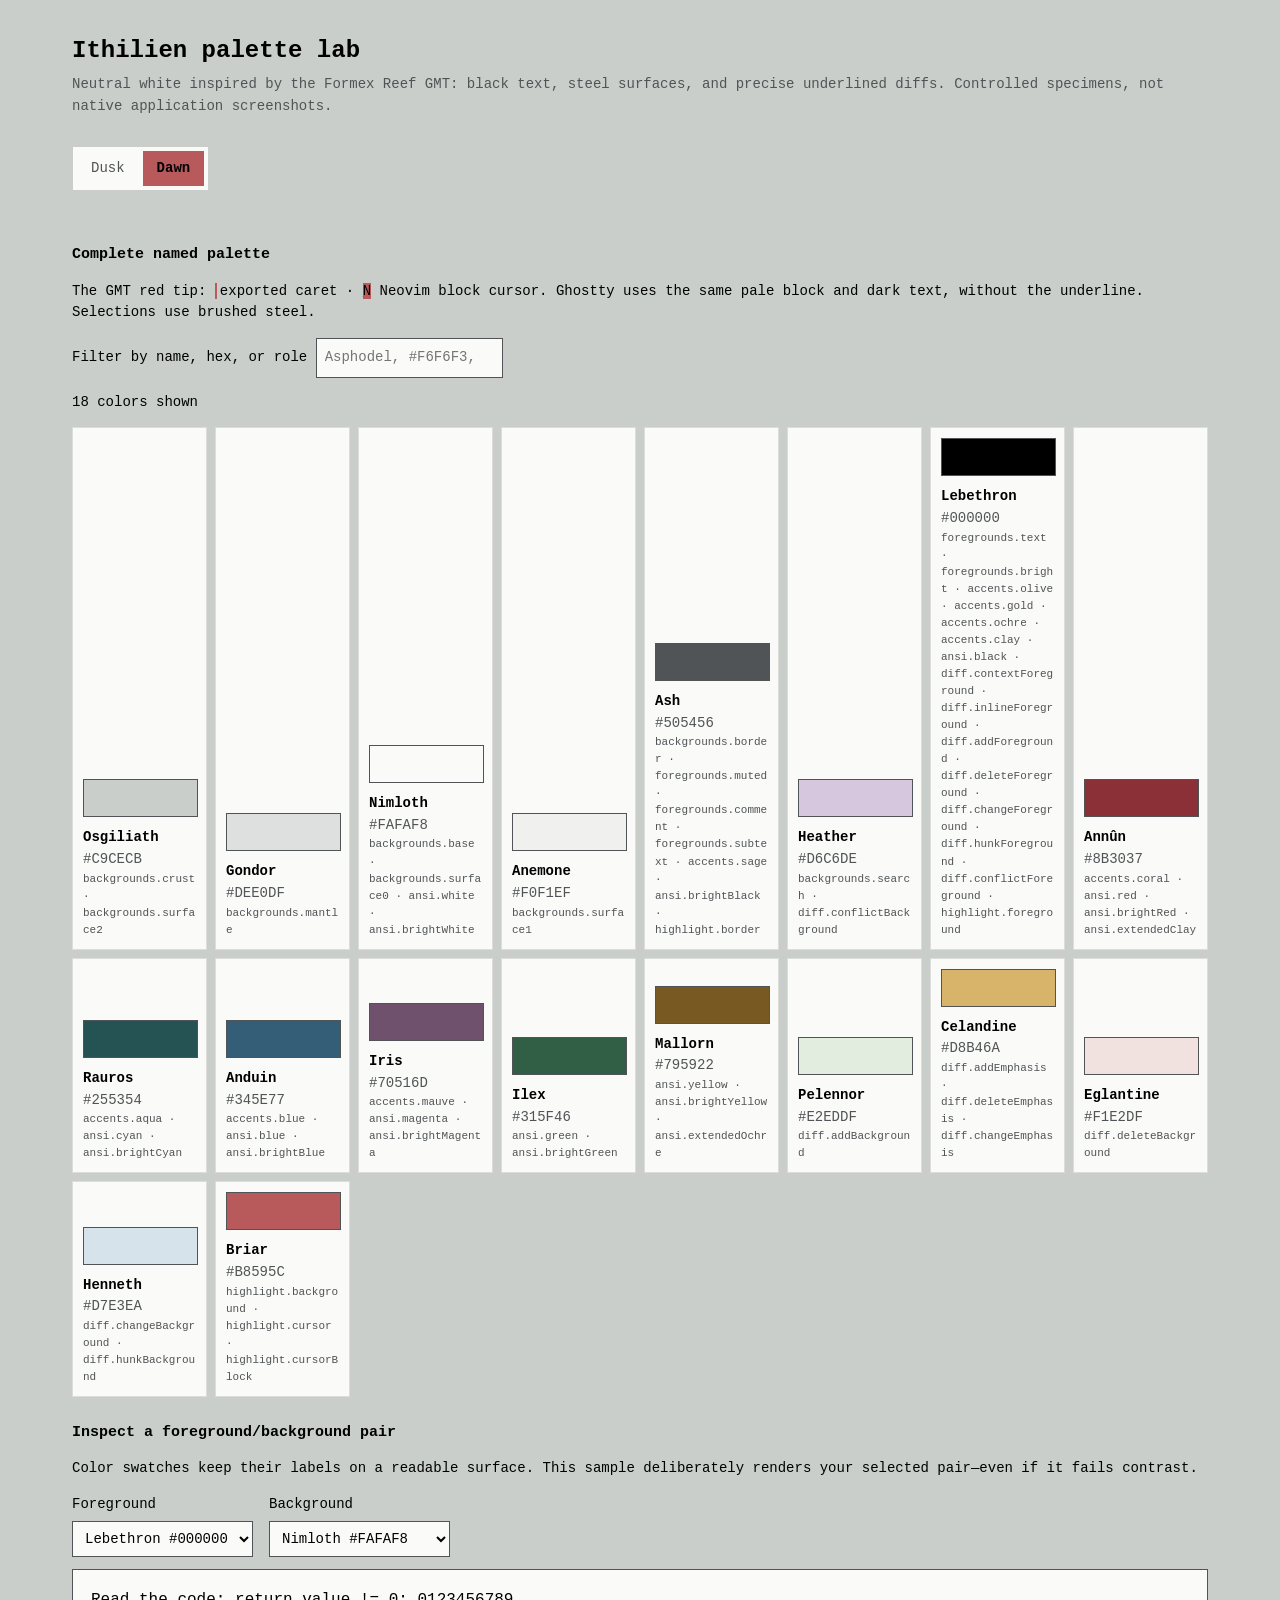
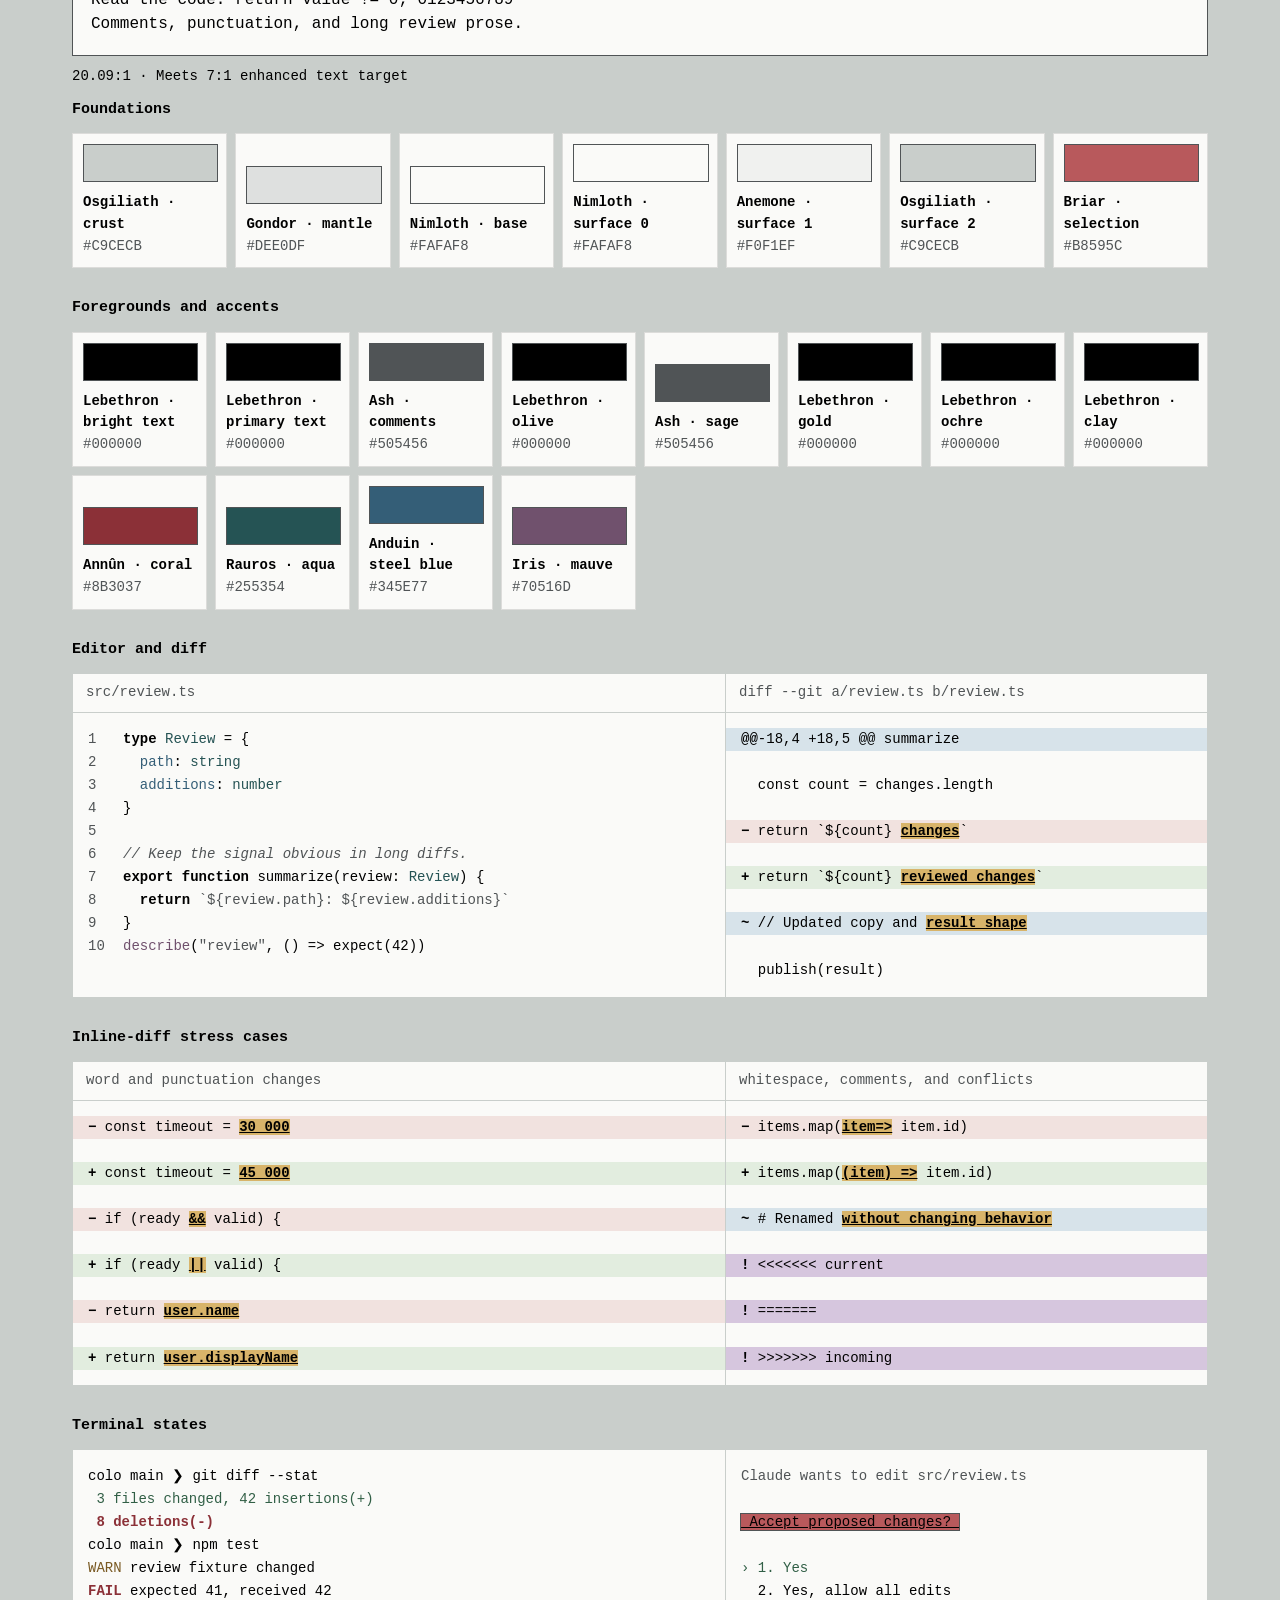
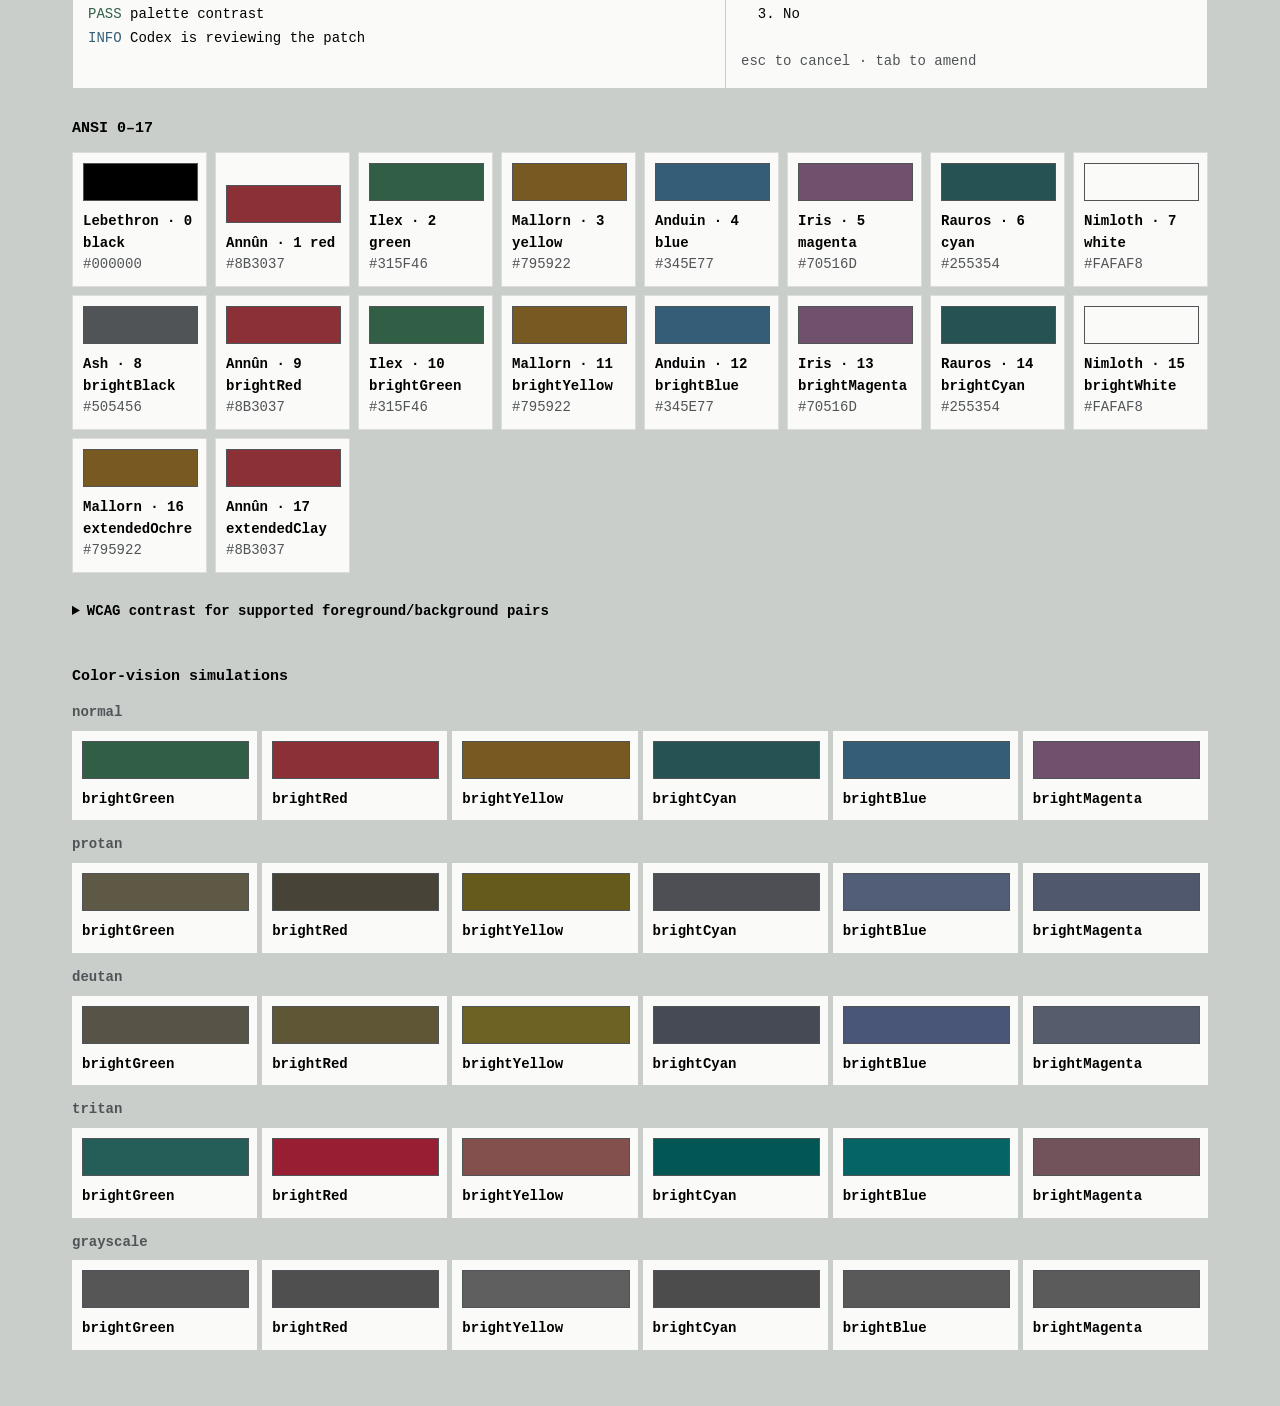
==== commit 05a222eb: "Rename Dawn search color from Clematis to Heather" ====
--- a/palette-preview.html
+++ b/palette-preview.html
@@ -298,7 +298,7 @@
   </main>
   <script>
     /* GENERATED_DATA_START */
-    const generatedPalettes = {"night":{"colorSpace":"sRGB","highlight":{"background":"#B17232","foreground":"#000000"},"name":"Ithilien Dusk","slug":"ithilien-dusk","polarity":"dark","backgrounds":{"crust":"#10110D","mantle":"#13140F","base":"#171812","surface0":"#202219","surface1":"#292C20","surface2":"#35392A"},"foregrounds":{"muted":"#777264","comment":"#A09880","subtext":"#B9AD91","text":"#C9BA99","bright":"#E4D3AD"},"accents":{"olive":"#A6AD7C","sage":"#9FB483","gold":"#D1B56F","ochre":"#C99B62","clay":"#CC8668","coral":"#DA8075","aqua":"#82AAA0","blue":"#94B0BA","mauve":"#B09BA9"},"ansi":{"black":"#13140F","red":"#DA8075","green":"#9FB483","yellow":"#D1B56F","blue":"#94B0BA","magenta":"#B09BA9","cyan":"#82AAA0","white":"#B9AD91","brightBlack":"#777264","brightRed":"#EEAAA1","brightGreen":"#C4DCA9","brightYellow":"#E2C77E","brightBlue":"#B3C5CF","brightMagenta":"#D8B4C2","brightCyan":"#A9C9C1","brightWhite":"#E4D3AD","extendedOchre":"#C99B62","extendedClay":"#CC8668"},"diff":{"contextForeground":"#B9AD91","inlineForeground":"#E4D3AD","addForeground":"#C4DCA9","addBackground":"#202B1C","addEmphasis":"#304526","deleteForeground":"#EEAAA1","deleteBackground":"#301C1A","deleteEmphasis":"#52302B","changeForeground":"#E2C77E","changeBackground":"#3A301C","changeEmphasis":"#4A3B20","hunkForeground":"#A9C9C1","hunkBackground":"#1D2724","conflictForeground":"#D8B4C2","conflictBackground":"#35242D"},"colorNames":{}},"day":{"colorSpace":"sRGB","highlight":{"background":"#B8595C","foreground":"#000000","border":"#505456","cursor":"#B8595C","cursorBlock":"#B8595C"},"name":"Ithilien Dawn","slug":"ithilien-dawn","polarity":"light","backgrounds":{"crust":"#C9CECB","mantle":"#DEE0DF","base":"#FAFAF8","surface0":"#FAFAF8","surface1":"#F0F1EF","surface2":"#C9CECB","border":"#505456","search":"#D6C6DE"},"foregrounds":{"muted":"#505456","comment":"#505456","subtext":"#505456","text":"#000000","bright":"#000000"},"accents":{"olive":"#000000","sage":"#505456","gold":"#000000","ochre":"#000000","clay":"#000000","coral":"#8B3037","aqua":"#255354","blue":"#345E77","mauve":"#70516D"},"ansi":{"black":"#000000","red":"#8B3037","green":"#315F46","yellow":"#795922","blue":"#345E77","magenta":"#70516D","cyan":"#255354","white":"#FAFAF8","brightBlack":"#505456","brightRed":"#8B3037","brightGreen":"#315F46","brightYellow":"#795922","brightBlue":"#345E77","brightMagenta":"#70516D","brightCyan":"#255354","brightWhite":"#FAFAF8","extendedOchre":"#795922","extendedClay":"#8B3037"},"diff":{"contextForeground":"#000000","inlineForeground":"#000000","addForeground":"#000000","addBackground":"#E2EDDF","addEmphasis":"#D8B46A","deleteForeground":"#000000","deleteBackground":"#F1E2DF","deleteEmphasis":"#D8B46A","changeForeground":"#000000","changeBackground":"#D7E3EA","changeEmphasis":"#D8B46A","hunkForeground":"#000000","hunkBackground":"#D7E3EA","conflictForeground":"#000000","conflictBackground":"#D6C6DE"},"colorNames":{"#000000":"Lebethron","#505456":"Ash","#B8595C":"Briar","#315F46":"Ilex","#345E77":"Anduin","#795922":"Mallorn","#70516D":"Iris","#E2EDDF":"Pelennor","#F1E2DF":"Eglantine","#D7E3EA":"Henneth","#D8B46A":"Celandine","#D6C6DE":"Clematis","#FAFAF8":"Nimloth","#DEE0DF":"Gondor","#F0F1EF":"Anemone","#C9CECB":"Osgiliath","#8B3037":"Ann\u00fbn","#255354":"Rauros"}}};
+    const generatedPalettes = {"night":{"colorSpace":"sRGB","highlight":{"background":"#B17232","foreground":"#000000"},"name":"Ithilien Dusk","slug":"ithilien-dusk","polarity":"dark","backgrounds":{"crust":"#10110D","mantle":"#13140F","base":"#171812","surface0":"#202219","surface1":"#292C20","surface2":"#35392A"},"foregrounds":{"muted":"#777264","comment":"#A09880","subtext":"#B9AD91","text":"#C9BA99","bright":"#E4D3AD"},"accents":{"olive":"#A6AD7C","sage":"#9FB483","gold":"#D1B56F","ochre":"#C99B62","clay":"#CC8668","coral":"#DA8075","aqua":"#82AAA0","blue":"#94B0BA","mauve":"#B09BA9"},"ansi":{"black":"#13140F","red":"#DA8075","green":"#9FB483","yellow":"#D1B56F","blue":"#94B0BA","magenta":"#B09BA9","cyan":"#82AAA0","white":"#B9AD91","brightBlack":"#777264","brightRed":"#EEAAA1","brightGreen":"#C4DCA9","brightYellow":"#E2C77E","brightBlue":"#B3C5CF","brightMagenta":"#D8B4C2","brightCyan":"#A9C9C1","brightWhite":"#E4D3AD","extendedOchre":"#C99B62","extendedClay":"#CC8668"},"diff":{"contextForeground":"#B9AD91","inlineForeground":"#E4D3AD","addForeground":"#C4DCA9","addBackground":"#202B1C","addEmphasis":"#304526","deleteForeground":"#EEAAA1","deleteBackground":"#301C1A","deleteEmphasis":"#52302B","changeForeground":"#E2C77E","changeBackground":"#3A301C","changeEmphasis":"#4A3B20","hunkForeground":"#A9C9C1","hunkBackground":"#1D2724","conflictForeground":"#D8B4C2","conflictBackground":"#35242D"},"colorNames":{}},"day":{"colorSpace":"sRGB","highlight":{"background":"#B8595C","foreground":"#000000","border":"#505456","cursor":"#B8595C","cursorBlock":"#B8595C"},"name":"Ithilien Dawn","slug":"ithilien-dawn","polarity":"light","backgrounds":{"crust":"#C9CECB","mantle":"#DEE0DF","base":"#FAFAF8","surface0":"#FAFAF8","surface1":"#F0F1EF","surface2":"#C9CECB","border":"#505456","search":"#D6C6DE"},"foregrounds":{"muted":"#505456","comment":"#505456","subtext":"#505456","text":"#000000","bright":"#000000"},"accents":{"olive":"#000000","sage":"#505456","gold":"#000000","ochre":"#000000","clay":"#000000","coral":"#8B3037","aqua":"#255354","blue":"#345E77","mauve":"#70516D"},"ansi":{"black":"#000000","red":"#8B3037","green":"#315F46","yellow":"#795922","blue":"#345E77","magenta":"#70516D","cyan":"#255354","white":"#FAFAF8","brightBlack":"#505456","brightRed":"#8B3037","brightGreen":"#315F46","brightYellow":"#795922","brightBlue":"#345E77","brightMagenta":"#70516D","brightCyan":"#255354","brightWhite":"#FAFAF8","extendedOchre":"#795922","extendedClay":"#8B3037"},"diff":{"contextForeground":"#000000","inlineForeground":"#000000","addForeground":"#000000","addBackground":"#E2EDDF","addEmphasis":"#D8B46A","deleteForeground":"#000000","deleteBackground":"#F1E2DF","deleteEmphasis":"#D8B46A","changeForeground":"#000000","changeBackground":"#D7E3EA","changeEmphasis":"#D8B46A","hunkForeground":"#000000","hunkBackground":"#D7E3EA","conflictForeground":"#000000","conflictBackground":"#D6C6DE"},"colorNames":{"#000000":"Lebethron","#505456":"Ash","#B8595C":"Briar","#315F46":"Ilex","#345E77":"Anduin","#795922":"Mallorn","#70516D":"Iris","#E2EDDF":"Pelennor","#F1E2DF":"Eglantine","#D7E3EA":"Henneth","#D8B46A":"Celandine","#D6C6DE":"Heather","#FAFAF8":"Nimloth","#DEE0DF":"Gondor","#F0F1EF":"Anemone","#C9CECB":"Osgiliath","#8B3037":"Ann\u00fbn","#255354":"Rauros"}}};
     const generatedAudits = {"night":{"palette":"Ithilien Dusk","colorSpace":"sRGB","passed":true,"failures":[],"contrast":[{"name":"muted UI","foreground":"#777264","background":"#171812","wcag":3.72,"wcagTarget":3.0,"apcaLc":-27.3,"apcaTarget":25,"passed":true},{"name":"comments","foreground":"#A09880","background":"#171812","wcag":6.21,"wcagTarget":4.5,"apcaLc":-45.7,"apcaTarget":45,"passed":true},{"name":"secondary text","foreground":"#B9AD91","background":"#171812","wcag":8.04,"wcagTarget":7.0,"apcaLc":-57.3,"apcaTarget":55,"passed":true},{"name":"normal text","foreground":"#C9BA99","background":"#171812","wcag":9.33,"wcagTarget":7.0,"apcaLc":-64.8,"apcaTarget":60,"passed":true},{"name":"bright text","foreground":"#E4D3AD","background":"#171812","wcag":12.09,"wcagTarget":7.0,"apcaLc":-79.7,"apcaTarget":75,"passed":true},{"name":"highlighted text","foreground":"#000000","background":"#B17232","wcag":5.32,"wcagTarget":4.5,"apcaLc":37.5,"apcaTarget":35,"passed":true},{"name":"highlight edge on Ithilien Dusk","foreground":"#B17232","background":"#171812","wcag":4.53,"wcagTarget":3.0,"apcaLc":-34.0,"apcaTarget":0,"passed":true},{"name":"highlight edge on white","foreground":"#B17232","background":"#FFFFFF","wcag":3.95,"wcagTarget":3.0,"apcaLc":66.6,"apcaTarget":0,"passed":true},{"name":"syntax olive","foreground":"#A6AD7C","background":"#171812","wcag":7.56,"wcagTarget":4.5,"apcaLc":-54.4,"apcaTarget":44,"passed":true},{"name":"syntax sage","foreground":"#9FB483","background":"#171812","wcag":7.94,"wcagTarget":4.5,"apcaLc":-56.7,"apcaTarget":44,"passed":true},{"name":"syntax gold","foreground":"#D1B56F","background":"#171812","wcag":8.97,"wcagTarget":4.5,"apcaLc":-62.9,"apcaTarget":44,"passed":true},{"name":"syntax ochre","foreground":"#C99B62","background":"#171812","wcag":7.1,"wcagTarget":4.5,"apcaLc":-51.6,"apcaTarget":44,"passed":true},{"name":"syntax clay","foreground":"#CC8668","background":"#171812","wcag":6.1,"wcagTarget":4.5,"apcaLc":-45.2,"apcaTarget":44,"passed":true},{"name":"syntax coral","foreground":"#DA8075","background":"#171812","wcag":6.23,"wcagTarget":4.5,"apcaLc":-46.2,"apcaTarget":44,"passed":true},{"name":"syntax aqua","foreground":"#82AAA0","background":"#171812","wcag":6.98,"wcagTarget":4.5,"apcaLc":-50.8,"apcaTarget":44,"passed":true},{"name":"syntax blue","foreground":"#94B0BA","background":"#171812","wcag":7.81,"wcagTarget":4.5,"apcaLc":-55.9,"apcaTarget":44,"passed":true},{"name":"syntax mauve","foreground":"#B09BA9","background":"#171812","wcag":6.9,"wcagTarget":4.5,"apcaLc":-50.2,"apcaTarget":44,"passed":true},{"name":"diff add","foreground":"#C4DCA9","background":"#202B1C","wcag":9.94,"wcagTarget":7.0,"apcaLc":-77.0,"apcaTarget":60,"passed":true},{"name":"diff delete","foreground":"#EEAAA1","background":"#301C1A","wcag":8.34,"wcagTarget":7.0,"apcaLc":-63.3,"apcaTarget":60,"passed":true},{"name":"diff change","foreground":"#E2C77E","background":"#3A301C","wcag":7.84,"wcagTarget":7.0,"apcaLc":-68.6,"apcaTarget":60,"passed":true},{"name":"diff hunk","foreground":"#A9C9C1","background":"#1D2724","wcag":8.63,"wcagTarget":7.0,"apcaLc":-67.0,"apcaTarget":60,"passed":true},{"name":"inline add","foreground":"#E4D3AD","background":"#304526","wcag":7.09,"wcagTarget":7.0,"apcaLc":-71.1,"apcaTarget":60,"passed":true},{"name":"inline delete","foreground":"#E4D3AD","background":"#52302B","wcag":7.83,"wcagTarget":7.0,"apcaLc":-73.0,"apcaTarget":60,"passed":true},{"name":"inline change","foreground":"#E4D3AD","background":"#4A3B20","wcag":7.34,"wcagTarget":7.0,"apcaLc":-71.8,"apcaTarget":60,"passed":true},{"name":"inline diff marker","foreground":"#000000","background":"#B17232","wcag":5.32,"wcagTarget":4.5,"apcaLc":37.5,"apcaTarget":35,"passed":true},{"name":"conflict marker","foreground":"#D8B4C2","background":"#35242D","wcag":7.79,"wcagTarget":7.0,"apcaLc":-63.5,"apcaTarget":60,"passed":true},{"name":"ANSI red","foreground":"#DA8075","background":"#171812","wcag":6.23,"wcagTarget":4.5,"apcaLc":-46.2,"apcaTarget":44,"passed":true},{"name":"ANSI green","foreground":"#9FB483","background":"#171812","wcag":7.94,"wcagTarget":4.5,"apcaLc":-56.7,"apcaTarget":44,"passed":true},{"name":"ANSI yellow","foreground":"#D1B56F","background":"#171812","wcag":8.97,"wcagTarget":4.5,"apcaLc":-62.9,"apcaTarget":44,"passed":true},{"name":"ANSI blue","foreground":"#94B0BA","background":"#171812","wcag":7.81,"wcagTarget":4.5,"apcaLc":-55.9,"apcaTarget":44,"passed":true},{"name":"ANSI magenta","foreground":"#B09BA9","background":"#171812","wcag":6.9,"wcagTarget":4.5,"apcaLc":-50.2,"apcaTarget":44,"passed":true},{"name":"ANSI cyan","foreground":"#82AAA0","background":"#171812","wcag":6.98,"wcagTarget":4.5,"apcaLc":-50.8,"apcaTarget":44,"passed":true},{"name":"ANSI white","foreground":"#B9AD91","background":"#171812","wcag":8.04,"wcagTarget":4.5,"apcaLc":-57.3,"apcaTarget":44,"passed":true},{"name":"ANSI brightBlack","foreground":"#777264","background":"#171812","wcag":3.72,"wcagTarget":3.0,"apcaLc":-27.3,"apcaTarget":20,"passed":true},{"name":"ANSI brightRed","foreground":"#EEAAA1","background":"#171812","wcag":9.27,"wcagTarget":4.5,"apcaLc":-64.6,"apcaTarget":44,"passed":true},{"name":"ANSI brightGreen","foreground":"#C4DCA9","background":"#171812","wcag":12.04,"wcagTarget":4.5,"apcaLc":-79.4,"apcaTarget":44,"passed":true},{"name":"ANSI brightYellow","foreground":"#E2C77E","background":"#171812","wcag":10.8,"wcagTarget":4.5,"apcaLc":-73.0,"apcaTarget":44,"passed":true},{"name":"ANSI brightBlue","foreground":"#B3C5CF","background":"#171812","wcag":10.04,"wcagTarget":4.5,"apcaLc":-68.8,"apcaTarget":44,"passed":true},{"name":"ANSI brightMagenta","foreground":"#D8B4C2","background":"#171812","wcag":9.55,"wcagTarget":4.5,"apcaLc":-66.1,"apcaTarget":44,"passed":true},{"name":"ANSI brightCyan","foreground":"#A9C9C1","background":"#171812","wcag":10.05,"wcagTarget":4.5,"apcaLc":-68.8,"apcaTarget":44,"passed":true},{"name":"ANSI brightWhite","foreground":"#E4D3AD","background":"#171812","wcag":12.09,"wcagTarget":4.5,"apcaLc":-79.7,"apcaTarget":44,"passed":true},{"name":"ANSI extendedOchre","foreground":"#C99B62","background":"#171812","wcag":7.1,"wcagTarget":4.5,"apcaLc":-51.6,"apcaTarget":44,"passed":true},{"name":"ANSI extendedClay","foreground":"#CC8668","background":"#171812","wcag":6.1,"wcagTarget":4.5,"apcaLc":-45.2,"apcaTarget":44,"passed":true}],"inlineEmphasisReview":[{"state":"add","lineContrast":1.408,"lineDeltaEOK":{"normal":0.0938,"protan":0.0961,"deutan":0.0924,"tritan":0.0909,"grayscale":0.0923}},{"state":"delete","lineContrast":1.39,"lineDeltaEOK":{"normal":0.0997,"protan":0.0899,"deutan":0.1001,"tritan":0.1017,"grayscale":0.0959}},{"state":"change","lineContrast":1.196,"lineDeltaEOK":{"normal":0.0483,"protan":0.0451,"deutan":0.0491,"tritan":0.0486,"grayscale":0.0465}}],"changedLineCanvasReview":{"normal":0.112,"protan":0.1042,"deutan":0.1138,"tritan":0.1129,"grayscale":0.1077},"surfaceObservations":[{"name":"muted on base","foreground":"#777264","background":"#171812","wcag":3.72,"target":4.5,"passed":false},{"name":"comment on base","foreground":"#A09880","background":"#171812","wcag":6.21,"target":4.5,"passed":true},{"name":"subtext on base","foreground":"#B9AD91","background":"#171812","wcag":8.04,"target":4.5,"passed":true},{"name":"text on base","foreground":"#C9BA99","background":"#171812","wcag":9.33,"target":4.5,"passed":true},{"name":"bright on base","foreground":"#E4D3AD","background":"#171812","wcag":12.09,"target":4.5,"passed":true},{"name":"olive on base","foreground":"#A6AD7C","background":"#171812","wcag":7.56,"target":4.5,"passed":true},{"name":"sage on base","foreground":"#9FB483","background":"#171812","wcag":7.94,"target":4.5,"passed":true},{"name":"gold on base","foreground":"#D1B56F","background":"#171812","wcag":8.97,"target":4.5,"passed":true},{"name":"ochre on base","foreground":"#C99B62","background":"#171812","wcag":7.1,"target":4.5,"passed":true},{"name":"clay on base","foreground":"#CC8668","background":"#171812","wcag":6.1,"target":4.5,"passed":true},{"name":"coral on base","foreground":"#DA8075","background":"#171812","wcag":6.23,"target":4.5,"passed":true},{"name":"aqua on base","foreground":"#82AAA0","background":"#171812","wcag":6.98,"target":4.5,"passed":true},{"name":"blue on base","foreground":"#94B0BA","background":"#171812","wcag":7.81,"target":4.5,"passed":true},{"name":"mauve on base","foreground":"#B09BA9","background":"#171812","wcag":6.9,"target":4.5,"passed":true},{"name":"muted on mantle","foreground":"#777264","background":"#13140F","wcag":3.86,"target":4.5,"passed":false},{"name":"comment on mantle","foreground":"#A09880","background":"#13140F","wcag":6.43,"target":4.5,"passed":true},{"name":"subtext on mantle","foreground":"#B9AD91","background":"#13140F","wcag":8.33,"target":4.5,"passed":true},{"name":"text on mantle","foreground":"#C9BA99","background":"#13140F","wcag":9.67,"target":4.5,"passed":true},{"name":"bright on mantle","foreground":"#E4D3AD","background":"#13140F","wcag":12.53,"target":4.5,"passed":true},{"name":"olive on mantle","foreground":"#A6AD7C","background":"#13140F","wcag":7.83,"target":4.5,"passed":true},{"name":"sage on mantle","foreground":"#9FB483","background":"#13140F","wcag":8.22,"target":4.5,"passed":true},{"name":"gold on mantle","foreground":"#D1B56F","background":"#13140F","wcag":9.3,"target":4.5,"passed":true},{"name":"ochre on mantle","foreground":"#C99B62","background":"#13140F","wcag":7.36,"target":4.5,"passed":true},{"name":"clay on mantle","foreground":"#CC8668","background":"#13140F","wcag":6.33,"target":4.5,"passed":true},{"name":"coral on mantle","foreground":"#DA8075","background":"#13140F","wcag":6.46,"target":4.5,"passed":true},{"name":"aqua on mantle","foreground":"#82AAA0","background":"#13140F","wcag":7.23,"target":4.5,"passed":true},{"name":"blue on mantle","foreground":"#94B0BA","background":"#13140F","wcag":8.09,"target":4.5,"passed":true},{"name":"mauve on mantle","foreground":"#B09BA9","background":"#13140F","wcag":7.15,"target":4.5,"passed":true},{"name":"muted on surface0","foreground":"#777264","background":"#202219","wcag":3.35,"target":4.5,"passed":false},{"name":"comment on surface0","foreground":"#A09880","background":"#202219","wcag":5.6,"target":4.5,"passed":true},{"name":"subtext on surface0","foreground":"#B9AD91","background":"#202219","wcag":7.24,"target":4.5,"passed":true},{"name":"text on surface0","foreground":"#C9BA99","background":"#202219","wcag":8.41,"target":4.5,"passed":true},{"name":"bright on surface0","foreground":"#E4D3AD","background":"#202219","wcag":10.9,"target":4.5,"passed":true},{"name":"olive on surface0","foreground":"#A6AD7C","background":"#202219","wcag":6.82,"target":4.5,"passed":true},{"name":"sage on surface0","foreground":"#9FB483","background":"#202219","wcag":7.15,"target":4.5,"passed":true},{"name":"gold on surface0","foreground":"#D1B56F","background":"#202219","wcag":8.09,"target":4.5,"passed":true},{"name":"ochre on surface0","foreground":"#C99B62","background":"#202219","wcag":6.4,"target":4.5,"passed":true},{"name":"clay on surface0","foreground":"#CC8668","background":"#202219","wcag":5.5,"target":4.5,"passed":true},{"name":"coral on surface0","foreground":"#DA8075","background":"#202219","wcag":5.62,"target":4.5,"passed":true},{"name":"aqua on surface0","foreground":"#82AAA0","background":"#202219","wcag":6.29,"target":4.5,"passed":true},{"name":"blue on surface0","foreground":"#94B0BA","background":"#202219","wcag":7.04,"target":4.5,"passed":true},{"name":"mauve on surface0","foreground":"#B09BA9","background":"#202219","wcag":6.22,"target":4.5,"passed":true},{"name":"muted on surface1","foreground":"#777264","background":"#292C20","wcag":2.97,"target":4.5,"passed":false},{"name":"comment on surface1","foreground":"#A09880","background":"#292C20","wcag":4.95,"target":4.5,"passed":true},{"name":"subtext on surface1","foreground":"#B9AD91","background":"#292C20","wcag":6.4,"target":4.5,"passed":true},{"name":"text on surface1","foreground":"#C9BA99","background":"#292C20","wcag":7.43,"target":4.5,"passed":true},{"name":"bright on surface1","foreground":"#E4D3AD","background":"#292C20","wcag":9.64,"target":4.5,"passed":true},{"name":"olive on surface1","foreground":"#A6AD7C","background":"#292C20","wcag":6.03,"target":4.5,"passed":true},{"name":"sage on surface1","foreground":"#9FB483","background":"#292C20","wcag":6.32,"target":4.5,"passed":true},{"name":"gold on surface1","foreground":"#D1B56F","background":"#292C20","wcag":7.15,"target":4.5,"passed":true},{"name":"ochre on surface1","foreground":"#C99B62","background":"#292C20","wcag":5.66,"target":4.5,"passed":true},{"name":"clay on surface1","foreground":"#CC8668","background":"#292C20","wcag":4.86,"target":4.5,"passed":true},{"name":"coral on surface1","foreground":"#DA8075","background":"#292C20","wcag":4.97,"target":4.5,"passed":true},{"name":"aqua on surface1","foreground":"#82AAA0","background":"#292C20","wcag":5.56,"target":4.5,"passed":true},{"name":"blue on surface1","foreground":"#94B0BA","background":"#292C20","wcag":6.22,"target":4.5,"passed":true},{"name":"mauve on surface1","foreground":"#B09BA9","background":"#292C20","wcag":5.5,"target":4.5,"passed":true},{"name":"chrome text on crust","foreground":"#C9BA99","background":"#10110D","wcag":9.9,"target":4.5,"passed":true},{"name":"chrome subtext on crust","foreground":"#B9AD91","background":"#10110D","wcag":8.53,"target":4.5,"passed":true},{"name":"chrome bright on crust","foreground":"#E4D3AD","background":"#10110D","wcag":12.83,"target":4.5,"passed":true},{"name":"chrome text on surface2","foreground":"#C9BA99","background":"#35392A","wcag":6.2,"target":4.5,"passed":true},{"name":"chrome subtext on surface2","foreground":"#B9AD91","background":"#35392A","wcag":5.34,"target":4.5,"passed":true},{"name":"chrome bright on surface2","foreground":"#E4D3AD","background":"#35392A","wcag":8.03,"target":4.5,"passed":true},{"name":"inactive status label","foreground":"#777264","background":"#13140F","wcag":3.86,"target":4.5,"passed":false},{"name":"popup border","foreground":"#35392A","background":"#202219","wcag":1.36,"target":3.0,"passed":false},{"name":"search result","foreground":"#C9BA99","background":"#4A3B20","wcag":5.66,"target":4.5,"passed":true},{"name":"selected popup kind","foreground":"#B9AD91","background":"#B17232","wcag":1.78,"target":4.5,"passed":false},{"name":"selected popup extra","foreground":"#777264","background":"#B17232","wcag":1.22,"target":4.5,"passed":false},{"name":"substitution","foreground":"#C9BA99","background":"#EEAAA1","wcag":1.01,"target":4.5,"passed":false},{"name":"error annotation","foreground":"#C9BA99","background":"#DA8075","wcag":1.5,"target":4.5,"passed":false},{"name":"tab label on crust","foreground":"#777264","background":"#10110D","wcag":3.95,"target":4.5,"passed":false},{"name":"Neovim DiffText","foreground":"#000000","background":"#B17232","wcag":5.32,"target":4.5,"passed":true},{"name":"selection edge on mantle","foreground":"#B17232","background":"#13140F","wcag":4.69,"target":3.0,"passed":true},{"name":"selection edge on surface0","foreground":"#B17232","background":"#202219","wcag":4.08,"target":3.0,"passed":true},{"name":"selection edge on surface1","foreground":"#B17232","background":"#292C20","wcag":3.61,"target":3.0,"passed":true},{"name":"git add sign","foreground":"#C4DCA9","background":"#171812","wcag":12.04,"target":4.5,"passed":true},{"name":"git delete sign","foreground":"#EEAAA1","background":"#171812","wcag":9.27,"target":4.5,"passed":true},{"name":"git change sign","foreground":"#E2C77E","background":"#171812","wcag":10.8,"target":4.5,"passed":true},{"name":"status olive","foreground":"#171812","background":"#A6AD7C","wcag":7.56,"target":4.5,"passed":true},{"name":"status sage","foreground":"#171812","background":"#9FB483","wcag":7.94,"target":4.5,"passed":true},{"name":"status mauve","foreground":"#171812","background":"#B09BA9","wcag":6.9,"target":4.5,"passed":true},{"name":"status coral","foreground":"#171812","background":"#DA8075","wcag":6.23,"target":4.5,"passed":true},{"name":"status gold","foreground":"#171812","background":"#D1B56F","wcag":8.97,"target":4.5,"passed":true}],"semanticRoleReview":[{"name":"numbers/keywords","deltaEOK":{"normal":0.0572,"protan":0.056,"deutan":0.0389,"tritan":0.0486,"grayscale":0.0403}},{"name":"information/hints","deltaEOK":{"normal":0.0461,"protan":0.0399,"deutan":0.0396,"tritan":0.0349,"grayscale":0.0306}},{"name":"operators/strings","deltaEOK":{"normal":0.0192,"protan":0.0177,"deutan":0.0119,"tritan":0.0231,"grayscale":0.0134}},{"name":"keywords/errors","deltaEOK":{"normal":0.0352,"protan":0.0202,"deutan":0.0152,"tritan":0.0286,"grayscale":0.0054}}],"colors":{"backgrounds.crust":{"hex":"#10110D","oklch":[0.1749,0.0082,118.7],"inSrgb":true,"simulations":{"protan":"#12110D","deutan":"#11110D","tritan":"#101110","grayscale":"#111111"}},"backgrounds.mantle":{"hex":"#13140F","oklch":[0.1882,0.0099,116.5],"inSrgb":true,"simulations":{"protan":"#15130F","deutan":"#15140F","tritan":"#141313","grayscale":"#131313"}},"backgrounds.base":{"hex":"#171812","oklch":[0.2057,0.0116,115.1],"inSrgb":true,"simulations":{"protan":"#191712","deutan":"#191712","tritan":"#181716","grayscale":"#171717"}},"backgrounds.surface0":{"hex":"#202219","oklch":[0.2467,0.0167,117.8],"inSrgb":true,"simulations":{"protan":"#232118","deutan":"#232119","tritan":"#212120","grayscale":"#212121"}},"backgrounds.surface1":{"hex":"#292C20","oklch":[0.2861,0.0215,119.2],"inSrgb":true,"simulations":{"protan":"#2E2B1F","deutan":"#2D2B20","tritan":"#2A2B29","grayscale":"#2B2B2B"}},"backgrounds.surface2":{"hex":"#35392A","oklch":[0.3359,0.0259,119.9],"inSrgb":true,"simulations":{"protan":"#3B3729","deutan":"#3A372B","tritan":"#363735","grayscale":"#373737"}},"highlight.background":{"hex":"#B17232","oklch":[0.6072,0.1119,63.1],"inSrgb":true,"simulations":{"protan":"#86772B","deutan":"#958633","tritan":"#C16464","grayscale":"#808080"}},"highlight.foreground":{"hex":"#000000","oklch":[0.0,0.0,null],"inSrgb":true,"simulations":{"protan":"#000000","deutan":"#000000","tritan":"#000000","grayscale":"#000000"}},"foregrounds.muted":{"hex":"#777264","oklch":[0.5524,0.0219,90.6],"inSrgb":true,"simulations":{"protan":"#757163","deutan":"#777364","tritan":"#7A706E","grayscale":"#727272"}},"foregrounds.comment":{"hex":"#A09880","oklch":[0.6799,0.0353,91.8],"inSrgb":true,"simulations":{"protan":"#9E977F","deutan":"#A09981","tritan":"#A59491","grayscale":"#989898"}},"foregrounds.subtext":{"hex":"#B9AD91","oklch":[0.7503,0.041,87.6],"inSrgb":true,"simulations":{"protan":"#B4AC8F","deutan":"#B7AF92","tritan":"#C0A8A5","grayscale":"#AEAEAE"}},"foregrounds.text":{"hex":"#C9BA99","oklch":[0.7929,0.0479,86.4],"inSrgb":true,"simulations":{"protan":"#C2B997","deutan":"#C6BD9A","tritan":"#D1B4B1","grayscale":"#BBBBBB"}},"foregrounds.bright":{"hex":"#E4D3AD","oklch":[0.8712,0.0537,86.7],"inSrgb":true,"simulations":{"protan":"#DCD2AB","deutan":"#E1D6AE","tritan":"#EDCDC9","grayscale":"#D4D4D4"}},"accents.olive":{"hex":"#A6AD7C","oklch":[0.7296,0.0675,114.7],"inSrgb":true,"simulations":{"protan":"#B4A879","deutan":"#B4A97E","tritan":"#ACA7A0","grayscale":"#A9A9A9"}},"accents.sage":{"hex":"#9FB483","oklch":[0.7411,0.0716,126.9],"inSrgb":true,"simulations":{"protan":"#B9AE80","deutan":"#B6AC85","tritan":"#A2AFA7","grayscale":"#ADADAD"}},"accents.gold":{"hex":"#D1B56F","oklch":[0.782,0.0949,88.4],"inSrgb":true,"simulations":{"protan":"#C4B369","deutan":"#CBBB71","tritan":"#DFAAA4","grayscale":"#B8B8B8"}},"accents.ochre":{"hex":"#C99B62","oklch":[0.7201,0.0923,71.4],"inSrgb":true,"simulations":{"protan":"#AB9D5D","deutan":"#B6A863","tritan":"#D8908D","grayscale":"#A3A3A3"}},"accents.clay":{"hex":"#CC8668","oklch":[0.6848,0.0964,43.9],"inSrgb":true,"simulations":{"protan":"#988E66","deutan":"#A99D68","tritan":"#DC7A7E","grayscale":"#979797"}},"accents.coral":{"hex":"#DA8075","oklch":[0.6941,0.1134,27.8],"inSrgb":true,"simulations":{"protan":"#948D74","deutan":"#AAA074","tritan":"#EB737D","grayscale":"#999999"}},"accents.aqua":{"hex":"#82AAA0","oklch":[0.7058,0.0458,177.9],"inSrgb":true,"simulations":{"protan":"#A7A5A0","deutan":"#9FA0A1","tritan":"#78ABA7","grayscale":"#A2A2A2"}},"accents.blue":{"hex":"#94B0BA","oklch":[0.7394,0.034,221.4],"inSrgb":true,"simulations":{"protan":"#AAAEBB","deutan":"#A4A9BA","tritan":"#89B3B3","grayscale":"#ABABAB"}},"accents.mauve":{"hex":"#B09BA9","oklch":[0.7122,0.0314,338.1],"inSrgb":true,"simulations":{"protan":"#9B9FAA","deutan":"#A0A2A8","tritan":"#B39BA0","grayscale":"#A1A1A1"}},"ansi.black":{"hex":"#13140F","oklch":[0.1882,0.0099,116.5],"inSrgb":true,"simulations":{"protan":"#15130F","deutan":"#15140F","tritan":"#141313","grayscale":"#131313"}},"ansi.red":{"hex":"#DA8075","oklch":[0.6941,0.1134,27.8],"inSrgb":true,"simulations":{"protan":"#948D74","deutan":"#AAA074","tritan":"#EB737D","grayscale":"#999999"}},"ansi.green":{"hex":"#9FB483","oklch":[0.7411,0.0716,126.9],"inSrgb":true,"simulations":{"protan":"#B9AE80","deutan":"#B6AC85","tritan":"#A2AFA7","grayscale":"#ADADAD"}},"ansi.yellow":{"hex":"#D1B56F","oklch":[0.782,0.0949,88.4],"inSrgb":true,"simulations":{"protan":"#C4B369","deutan":"#CBBB71","tritan":"#DFAAA4","grayscale":"#B8B8B8"}},"ansi.blue":{"hex":"#94B0BA","oklch":[0.7394,0.034,221.4],"inSrgb":true,"simulations":{"protan":"#AAAEBB","deutan":"#A4A9BA","tritan":"#89B3B3","grayscale":"#ABABAB"}},"ansi.magenta":{"hex":"#B09BA9","oklch":[0.7122,0.0314,338.1],"inSrgb":true,"simulations":{"protan":"#9B9FAA","deutan":"#A0A2A8","tritan":"#B39BA0","grayscale":"#A1A1A1"}},"ansi.cyan":{"hex":"#82AAA0","oklch":[0.7058,0.0458,177.9],"inSrgb":true,"simulations":{"protan":"#A7A5A0","deutan":"#9FA0A1","tritan":"#78ABA7","grayscale":"#A2A2A2"}},"ansi.white":{"hex":"#B9AD91","oklch":[0.7503,0.041,87.6],"inSrgb":true,"simulations":{"protan":"#B4AC8F","deutan":"#B7AF92","tritan":"#C0A8A5","grayscale":"#AEAEAE"}},"ansi.brightBlack":{"hex":"#777264","oklch":[0.5524,0.0219,90.6],"inSrgb":true,"simulations":{"protan":"#757163","deutan":"#777364","tritan":"#7A706E","grayscale":"#727272"}},"ansi.brightRed":{"hex":"#EEAAA1","oklch":[0.8001,0.0818,27.5],"inSrgb":true,"simulations":{"protan":"#B8B3A0","deutan":"#C8C0A0","tritan":"#FDA2A8","grayscale":"#BBBBBB"}},"ansi.brightGreen":{"hex":"#C4DCA9","oklch":[0.8637,0.0729,128.3],"inSrgb":true,"simulations":{"protan":"#E1D5A6","deutan":"#DED3AB","tritan":"#C6D7CE","grayscale":"#D4D4D4"}},"ansi.brightYellow":{"hex":"#E2C77E","oklch":[0.8365,0.0971,89.9],"inSrgb":true,"simulations":{"protan":"#D6C578","deutan":"#DDCC80","tritan":"#F0BCB5","grayscale":"#C9C9C9"}},"ansi.brightBlue":{"hex":"#B3C5CF","oklch":[0.8128,0.0242,231.9],"inSrgb":true,"simulations":{"protan":"#C0C4D0","deutan":"#BCC1CF","tritan":"#ACC8C8","grayscale":"#C2C2C2"}},"ansi.brightMagenta":{"hex":"#D8B4C2","oklch":[0.8055,0.0453,352.8],"inSrgb":true,"simulations":{"protan":"#B7BAC3","deutan":"#BFC0C1","tritan":"#DEB3B9","grayscale":"#BDBDBD"}},"ansi.brightCyan":{"hex":"#A9C9C1","oklch":[0.81,0.0361,178.5],"inSrgb":true,"simulations":{"protan":"#C6C5C1","deutan":"#C0C0C2","tritan":"#A1CAC6","grayscale":"#C2C2C2"}},"ansi.brightWhite":{"hex":"#E4D3AD","oklch":[0.8712,0.0537,86.7],"inSrgb":true,"simulations":{"protan":"#DCD2AB","deutan":"#E1D6AE","tritan":"#EDCDC9","grayscale":"#D4D4D4"}},"ansi.extendedOchre":{"hex":"#C99B62","oklch":[0.7201,0.0923,71.4],"inSrgb":true,"simulations":{"protan":"#AB9D5D","deutan":"#B6A863","tritan":"#D8908D","grayscale":"#A3A3A3"}},"ansi.extendedClay":{"hex":"#CC8668","oklch":[0.6848,0.0964,43.9],"inSrgb":true,"simulations":{"protan":"#988E66","deutan":"#A99D68","tritan":"#DC7A7E","grayscale":"#979797"}},"diff.contextForeground":{"hex":"#B9AD91","oklch":[0.7503,0.041,87.6],"inSrgb":true,"simulations":{"protan":"#B4AC8F","deutan":"#B7AF92","tritan":"#C0A8A5","grayscale":"#AEAEAE"}},"diff.inlineForeground":{"hex":"#E4D3AD","oklch":[0.8712,0.0537,86.7],"inSrgb":true,"simulations":{"protan":"#DCD2AB","deutan":"#E1D6AE","tritan":"#EDCDC9","grayscale":"#D4D4D4"}},"diff.addForeground":{"hex":"#C4DCA9","oklch":[0.8637,0.0729,128.3],"inSrgb":true,"simulations":{"protan":"#E1D5A6","deutan":"#DED3AB","tritan":"#C6D7CE","grayscale":"#D4D4D4"}},"diff.addBackground":{"hex":"#202B1C","oklch":[0.2737,0.0309,137.5],"inSrgb":true,"simulations":{"protan":"#2C291B","deutan":"#2A281D","tritan":"#202A27","grayscale":"#282828"}},"diff.addEmphasis":{"hex":"#304526","oklch":[0.3637,0.0573,136.1],"inSrgb":true,"simulations":{"protan":"#474124","deutan":"#443F28","tritan":"#30433D","grayscale":"#3F3F3F"}},"diff.deleteForeground":{"hex":"#EEAAA1","oklch":[0.8001,0.0818,27.5],"inSrgb":true,"simulations":{"protan":"#B8B3A0","deutan":"#C8C0A0","tritan":"#FDA2A8","grayscale":"#BBBBBB"}},"diff.deleteBackground":{"hex":"#301C1A","oklch":[0.2521,0.0322,25.8],"inSrgb":true,"simulations":{"protan":"#201F1A","deutan":"#25231A","tritan":"#34191C","grayscale":"#212121"}},"diff.deleteEmphasis":{"hex":"#52302B","oklch":[0.35,0.051,28.9],"inSrgb":true,"simulations":{"protan":"#38352B","deutan":"#403C2B","tritan":"#592B2F","grayscale":"#393939"}},"diff.changeForeground":{"hex":"#E2C77E","oklch":[0.8365,0.0971,89.9],"inSrgb":true,"simulations":{"protan":"#D6C578","deutan":"#DDCC80","tritan":"#F0BCB5","grayscale":"#C9C9C9"}},"diff.changeBackground":{"hex":"#3A301C","oklch":[0.3145,0.0355,83.9],"inSrgb":true,"simulations":{"protan":"#35301A","deutan":"#37321D","tritan":"#3E2D2B","grayscale":"#313131"}},"diff.changeEmphasis":{"hex":"#4A3B20","oklch":[0.3615,0.0464,81.1],"inSrgb":true,"simulations":{"protan":"#413B1E","deutan":"#453F21","tritan":"#503634","grayscale":"#3D3D3D"}},"diff.hunkForeground":{"hex":"#A9C9C1","oklch":[0.81,0.0361,178.5],"inSrgb":true,"simulations":{"protan":"#C6C5C1","deutan":"#C0C0C2","tritan":"#A1CAC6","grayscale":"#C2C2C2"}},"diff.hunkBackground":{"hex":"#1D2724","oklch":[0.2621,0.0151,174.9],"inSrgb":true,"simulations":{"protan":"#262624","deutan":"#242424","tritan":"#1B2726","grayscale":"#252525"}},"diff.conflictForeground":{"hex":"#D8B4C2","oklch":[0.8055,0.0453,352.8],"inSrgb":true,"simulations":{"protan":"#B7BAC3","deutan":"#BFC0C1","tritan":"#DEB3B9","grayscale":"#BDBDBD"}},"diff.conflictBackground":{"hex":"#35242D","oklch":[0.2844,0.0298,346.1],"inSrgb":true,"simulations":{"protan":"#25272D","deutan":"#292A2D","tritan":"#372427","grayscale":"#292929"}}},"semanticSeparation":[{"name":"diff add/delete","deltaEOK":{"normal":0.135,"protan":0.112,"deutan":0.061,"tritan":0.141,"grayscale":0.079},"floor":0.03,"passed":true},{"name":"diff add/change","deltaEOK":{"normal":0.066,"protan":0.062,"deutan":0.049,"tritan":0.082,"grayscale":0.037},"floor":0.03,"passed":true},{"name":"diff delete/change","deltaEOK":{"normal":0.1,"protan":0.091,"deutan":0.066,"tritan":0.065,"grayscale":0.066},"floor":0.03,"passed":true},{"name":"error/warning","deltaEOK":{"normal":0.138,"protan":0.135,"deutan":0.093,"tritan":0.123,"grayscale":0.1},"floor":0.05,"passed":true},{"name":"ANSI blue/bright blue","deltaEOK":{"normal":0.074,"protan":0.069,"deutan":0.074,"tritan":0.075,"grayscale":0.072},"floor":0.03,"passed":true},{"name":"ANSI cyan/bright cyan","deltaEOK":{"normal":0.105,"protan":0.101,"deutan":0.104,"tritan":0.105,"grayscale":0.103},"floor":0.03,"passed":true}],"accentProximityReview":[{"pair":"olive/sage","deltaEOK":0.019},{"pair":"clay/coral","deltaEOK":0.035},{"pair":"aqua/blue","deltaEOK":0.046}]},"day":{"palette":"Ithilien Dawn","colorSpace":"sRGB","passed":true,"failures":[],"contrast":[{"name":"muted UI","foreground":"#505456","background":"#FAFAF8","wcag":7.32,"wcagTarget":4.5,"apcaLc":83.5,"apcaTarget":25,"passed":true},{"name":"comments","foreground":"#505456","background":"#FAFAF8","wcag":7.32,"wcagTarget":4.5,"apcaLc":83.5,"apcaTarget":45,"passed":true},{"name":"secondary text","foreground":"#505456","background":"#FAFAF8","wcag":7.32,"wcagTarget":7.0,"apcaLc":83.5,"apcaTarget":55,"passed":true},{"name":"normal text","foreground":"#000000","background":"#FAFAF8","wcag":20.09,"wcagTarget":7.0,"apcaLc":103.0,"apcaTarget":60,"passed":true},{"name":"bright text","foreground":"#000000","background":"#FAFAF8","wcag":20.09,"wcagTarget":7.0,"apcaLc":103.0,"apcaTarget":75,"passed":true},{"name":"highlighted text","foreground":"#000000","background":"#B8595C","wcag":4.62,"wcagTarget":4.5,"apcaLc":33.0,"apcaTarget":0,"passed":true},{"name":"highlight edge on Ithilien Dawn","foreground":"#505456","background":"#FAFAF8","wcag":7.32,"wcagTarget":3.0,"apcaLc":83.5,"apcaTarget":0,"passed":true},{"name":"highlight edge on white","foreground":"#505456","background":"#FFFFFF","wcag":7.65,"wcagTarget":3.0,"apcaLc":86.6,"apcaTarget":0,"passed":true},{"name":"syntax olive","foreground":"#000000","background":"#FAFAF8","wcag":20.09,"wcagTarget":4.5,"apcaLc":103.0,"apcaTarget":44,"passed":true},{"name":"syntax sage","foreground":"#505456","background":"#FAFAF8","wcag":7.32,"wcagTarget":4.5,"apcaLc":83.5,"apcaTarget":44,"passed":true},{"name":"syntax gold","foreground":"#000000","background":"#FAFAF8","wcag":20.09,"wcagTarget":4.5,"apcaLc":103.0,"apcaTarget":44,"passed":true},{"name":"syntax ochre","foreground":"#000000","background":"#FAFAF8","wcag":20.09,"wcagTarget":4.5,"apcaLc":103.0,"apcaTarget":44,"passed":true},{"name":"syntax clay","foreground":"#000000","background":"#FAFAF8","wcag":20.09,"wcagTarget":4.5,"apcaLc":103.0,"apcaTarget":44,"passed":true},{"name":"syntax coral","foreground":"#8B3037","background":"#FAFAF8","wcag":7.8,"wcagTarget":4.5,"apcaLc":84.3,"apcaTarget":44,"passed":true},{"name":"syntax aqua","foreground":"#255354","background":"#FAFAF8","wcag":8.22,"wcagTarget":4.5,"apcaLc":86.3,"apcaTarget":44,"passed":true},{"name":"syntax blue","foreground":"#345E77","background":"#FAFAF8","wcag":6.67,"wcagTarget":4.5,"apcaLc":80.9,"apcaTarget":44,"passed":true},{"name":"syntax mauve","foreground":"#70516D","background":"#FAFAF8","wcag":6.51,"wcagTarget":4.5,"apcaLc":80.3,"apcaTarget":44,"passed":true},{"name":"diff add","foreground":"#000000","background":"#E2EDDF","wcag":17.41,"wcagTarget":7.0,"apcaLc":93.5,"apcaTarget":60,"passed":true},{"name":"diff delete","foreground":"#000000","background":"#F1E2DF","wcag":16.68,"wcagTarget":7.0,"apcaLc":90.8,"apcaTarget":60,"passed":true},{"name":"diff change","foreground":"#000000","background":"#D7E3EA","wcag":16.07,"wcagTarget":7.0,"apcaLc":88.4,"apcaTarget":60,"passed":true},{"name":"diff hunk","foreground":"#000000","background":"#D7E3EA","wcag":16.07,"wcagTarget":7.0,"apcaLc":88.4,"apcaTarget":60,"passed":true},{"name":"inline add","foreground":"#000000","background":"#D8B46A","wcag":10.66,"wcagTarget":7.0,"apcaLc":66.0,"apcaTarget":60,"passed":true},{"name":"inline delete","foreground":"#000000","background":"#D8B46A","wcag":10.66,"wcagTarget":7.0,"apcaLc":66.0,"apcaTarget":60,"passed":true},{"name":"inline change","foreground":"#000000","background":"#D8B46A","wcag":10.66,"wcagTarget":7.0,"apcaLc":66.0,"apcaTarget":60,"passed":true},{"name":"inline diff marker","foreground":"#000000","background":"#B8595C","wcag":4.62,"wcagTarget":4.5,"apcaLc":33.0,"apcaTarget":0,"passed":true},{"name":"conflict marker","foreground":"#000000","background":"#D6C6DE","wcag":12.99,"wcagTarget":7.0,"apcaLc":76.2,"apcaTarget":60,"passed":true},{"name":"ANSI black","foreground":"#000000","background":"#FAFAF8","wcag":20.09,"wcagTarget":4.5,"apcaLc":103.0,"apcaTarget":44,"passed":true},{"name":"ANSI red","foreground":"#8B3037","background":"#FAFAF8","wcag":7.8,"wcagTarget":4.5,"apcaLc":84.3,"apcaTarget":44,"passed":true},{"name":"ANSI green","foreground":"#315F46","background":"#FAFAF8","wcag":7.04,"wcagTarget":4.5,"apcaLc":82.3,"apcaTarget":44,"passed":true},{"name":"ANSI yellow","foreground":"#795922","background":"#FAFAF8","wcag":6.15,"wcagTarget":4.5,"apcaLc":78.7,"apcaTarget":44,"passed":true},{"name":"ANSI blue","foreground":"#345E77","background":"#FAFAF8","wcag":6.67,"wcagTarget":4.5,"apcaLc":80.9,"apcaTarget":44,"passed":true},{"name":"ANSI magenta","foreground":"#70516D","background":"#FAFAF8","wcag":6.51,"wcagTarget":4.5,"apcaLc":80.3,"apcaTarget":44,"passed":true},{"name":"ANSI cyan","foreground":"#255354","background":"#FAFAF8","wcag":8.22,"wcagTarget":4.5,"apcaLc":86.3,"apcaTarget":44,"passed":true},{"name":"ANSI brightBlack","foreground":"#505456","background":"#FAFAF8","wcag":7.32,"wcagTarget":4.5,"apcaLc":83.5,"apcaTarget":20,"passed":true},{"name":"ANSI brightRed","foreground":"#8B3037","background":"#FAFAF8","wcag":7.8,"wcagTarget":4.5,"apcaLc":84.3,"apcaTarget":44,"passed":true},{"name":"ANSI brightGreen","foreground":"#315F46","background":"#FAFAF8","wcag":7.04,"wcagTarget":4.5,"apcaLc":82.3,"apcaTarget":44,"passed":true},{"name":"ANSI brightYellow","foreground":"#795922","background":"#FAFAF8","wcag":6.15,"wcagTarget":4.5,"apcaLc":78.7,"apcaTarget":44,"passed":true},{"name":"ANSI brightBlue","foreground":"#345E77","background":"#FAFAF8","wcag":6.67,"wcagTarget":4.5,"apcaLc":80.9,"apcaTarget":44,"passed":true},{"name":"ANSI brightMagenta","foreground":"#70516D","background":"#FAFAF8","wcag":6.51,"wcagTarget":4.5,"apcaLc":80.3,"apcaTarget":44,"passed":true},{"name":"ANSI brightCyan","foreground":"#255354","background":"#FAFAF8","wcag":8.22,"wcagTarget":4.5,"apcaLc":86.3,"apcaTarget":44,"passed":true},{"name":"ANSI extendedOchre","foreground":"#795922","background":"#FAFAF8","wcag":6.15,"wcagTarget":4.5,"apcaLc":78.7,"apcaTarget":44,"passed":true},{"name":"ANSI extendedClay","foreground":"#8B3037","background":"#FAFAF8","wcag":7.8,"wcagTarget":4.5,"apcaLc":84.3,"apcaTarget":44,"passed":true},{"name":"muted on base","foreground":"#505456","background":"#FAFAF8","wcag":7.32,"wcagTarget":4.5,"apcaLc":83.5,"apcaTarget":0,"passed":true},{"name":"comment on base","foreground":"#505456","background":"#FAFAF8","wcag":7.32,"wcagTarget":4.5,"apcaLc":83.5,"apcaTarget":0,"passed":true},{"name":"subtext on base","foreground":"#505456","background":"#FAFAF8","wcag":7.32,"wcagTarget":4.5,"apcaLc":83.5,"apcaTarget":0,"passed":true},{"name":"text on base","foreground":"#000000","background":"#FAFAF8","wcag":20.09,"wcagTarget":4.5,"apcaLc":103.0,"apcaTarget":0,"passed":true},{"name":"bright on base","foreground":"#000000","background":"#FAFAF8","wcag":20.09,"wcagTarget":4.5,"apcaLc":103.0,"apcaTarget":0,"passed":true},{"name":"olive on base","foreground":"#000000","background":"#FAFAF8","wcag":20.09,"wcagTarget":4.5,"apcaLc":103.0,"apcaTarget":0,"passed":true},{"name":"sage on base","foreground":"#505456","background":"#FAFAF8","wcag":7.32,"wcagTarget":4.5,"apcaLc":83.5,"apcaTarget":0,"passed":true},{"name":"gold on base","foreground":"#000000","background":"#FAFAF8","wcag":20.09,"wcagTarget":4.5,"apcaLc":103.0,"apcaTarget":0,"passed":true},{"name":"ochre on base","foreground":"#000000","background":"#FAFAF8","wcag":20.09,"wcagTarget":4.5,"apcaLc":103.0,"apcaTarget":0,"passed":true},{"name":"clay on base","foreground":"#000000","background":"#FAFAF8","wcag":20.09,"wcagTarget":4.5,"apcaLc":103.0,"apcaTarget":0,"passed":true},{"name":"coral on base","foreground":"#8B3037","background":"#FAFAF8","wcag":7.8,"wcagTarget":4.5,"apcaLc":84.3,"apcaTarget":0,"passed":true},{"name":"aqua on base","foreground":"#255354","background":"#FAFAF8","wcag":8.22,"wcagTarget":4.5,"apcaLc":86.3,"apcaTarget":0,"passed":true},{"name":"blue on base","foreground":"#345E77","background":"#FAFAF8","wcag":6.67,"wcagTarget":4.5,"apcaLc":80.9,"apcaTarget":0,"passed":true},{"name":"mauve on base","foreground":"#70516D","background":"#FAFAF8","wcag":6.51,"wcagTarget":4.5,"apcaLc":80.3,"apcaTarget":0,"passed":true},{"name":"muted on mantle","foreground":"#505456","background":"#DEE0DF","wcag":5.77,"wcagTarget":4.5,"apcaLc":68.1,"apcaTarget":0,"passed":true},{"name":"comment on mantle","foreground":"#505456","background":"#DEE0DF","wcag":5.77,"wcagTarget":4.5,"apcaLc":68.1,"apcaTarget":0,"passed":true},{"name":"subtext on mantle","foreground":"#505456","background":"#DEE0DF","wcag":5.77,"wcagTarget":4.5,"apcaLc":68.1,"apcaTarget":0,"passed":true},{"name":"text on mantle","foreground":"#000000","background":"#DEE0DF","wcag":15.83,"wcagTarget":4.5,"apcaLc":87.5,"apcaTarget":0,"passed":true},{"name":"bright on mantle","foreground":"#000000","background":"#DEE0DF","wcag":15.83,"wcagTarget":4.5,"apcaLc":87.5,"apcaTarget":0,"passed":true},{"name":"olive on mantle","foreground":"#000000","background":"#DEE0DF","wcag":15.83,"wcagTarget":4.5,"apcaLc":87.5,"apcaTarget":0,"passed":true},{"name":"sage on mantle","foreground":"#505456","background":"#DEE0DF","wcag":5.77,"wcagTarget":4.5,"apcaLc":68.1,"apcaTarget":0,"passed":true},{"name":"gold on mantle","foreground":"#000000","background":"#DEE0DF","wcag":15.83,"wcagTarget":4.5,"apcaLc":87.5,"apcaTarget":0,"passed":true},{"name":"ochre on mantle","foreground":"#000000","background":"#DEE0DF","wcag":15.83,"wcagTarget":4.5,"apcaLc":87.5,"apcaTarget":0,"passed":true},{"name":"clay on mantle","foreground":"#000000","background":"#DEE0DF","wcag":15.83,"wcagTarget":4.5,"apcaLc":87.5,"apcaTarget":0,"passed":true},{"name":"coral on mantle","foreground":"#8B3037","background":"#DEE0DF","wcag":6.15,"wcagTarget":4.5,"apcaLc":68.9,"apcaTarget":0,"passed":true},{"name":"aqua on mantle","foreground":"#255354","background":"#DEE0DF","wcag":6.48,"wcagTarget":4.5,"apcaLc":70.9,"apcaTarget":0,"passed":true},{"name":"blue on mantle","foreground":"#345E77","background":"#DEE0DF","wcag":5.25,"wcagTarget":4.5,"apcaLc":65.5,"apcaTarget":0,"passed":true},{"name":"mauve on mantle","foreground":"#70516D","background":"#DEE0DF","wcag":5.13,"wcagTarget":4.5,"apcaLc":64.9,"apcaTarget":0,"passed":true},{"name":"muted on surface0","foreground":"#505456","background":"#FAFAF8","wcag":7.32,"wcagTarget":4.5,"apcaLc":83.5,"apcaTarget":0,"passed":true},{"name":"comment on surface0","foreground":"#505456","background":"#FAFAF8","wcag":7.32,"wcagTarget":4.5,"apcaLc":83.5,"apcaTarget":0,"passed":true},{"name":"subtext on surface0","foreground":"#505456","background":"#FAFAF8","wcag":7.32,"wcagTarget":4.5,"apcaLc":83.5,"apcaTarget":0,"passed":true},{"name":"text on surface0","foreground":"#000000","background":"#FAFAF8","wcag":20.09,"wcagTarget":4.5,"apcaLc":103.0,"apcaTarget":0,"passed":true},{"name":"bright on surface0","foreground":"#000000","background":"#FAFAF8","wcag":20.09,"wcagTarget":4.5,"apcaLc":103.0,"apcaTarget":0,"passed":true},{"name":"olive on surface0","foreground":"#000000","background":"#FAFAF8","wcag":20.09,"wcagTarget":4.5,"apcaLc":103.0,"apcaTarget":0,"passed":true},{"name":"sage on surface0","foreground":"#505456","background":"#FAFAF8","wcag":7.32,"wcagTarget":4.5,"apcaLc":83.5,"apcaTarget":0,"passed":true},{"name":"gold on surface0","foreground":"#000000","background":"#FAFAF8","wcag":20.09,"wcagTarget":4.5,"apcaLc":103.0,"apcaTarget":0,"passed":true},{"name":"ochre on surface0","foreground":"#000000","background":"#FAFAF8","wcag":20.09,"wcagTarget":4.5,"apcaLc":103.0,"apcaTarget":0,"passed":true},{"name":"clay on surface0","foreground":"#000000","background":"#FAFAF8","wcag":20.09,"wcagTarget":4.5,"apcaLc":103.0,"apcaTarget":0,"passed":true},{"name":"coral on surface0","foreground":"#8B3037","background":"#FAFAF8","wcag":7.8,"wcagTarget":4.5,"apcaLc":84.3,"apcaTarget":0,"passed":true},{"name":"aqua on surface0","foreground":"#255354","background":"#FAFAF8","wcag":8.22,"wcagTarget":4.5,"apcaLc":86.3,"apcaTarget":0,"passed":true},{"name":"blue on surface0","foreground":"#345E77","background":"#FAFAF8","wcag":6.67,"wcagTarget":4.5,"apcaLc":80.9,"apcaTarget":0,"passed":true},{"name":"mauve on surface0","foreground":"#70516D","background":"#FAFAF8","wcag":6.51,"wcagTarget":4.5,"apcaLc":80.3,"apcaTarget":0,"passed":true},{"name":"muted on surface1","foreground":"#505456","background":"#F0F1EF","wcag":6.76,"wcagTarget":4.5,"apcaLc":78.1,"apcaTarget":0,"passed":true},{"name":"comment on surface1","foreground":"#505456","background":"#F0F1EF","wcag":6.76,"wcagTarget":4.5,"apcaLc":78.1,"apcaTarget":0,"passed":true},{"name":"subtext on surface1","foreground":"#505456","background":"#F0F1EF","wcag":6.76,"wcagTarget":4.5,"apcaLc":78.1,"apcaTarget":0,"passed":true},{"name":"text on surface1","foreground":"#000000","background":"#F0F1EF","wcag":18.53,"wcagTarget":4.5,"apcaLc":97.5,"apcaTarget":0,"passed":true},{"name":"bright on surface1","foreground":"#000000","background":"#F0F1EF","wcag":18.53,"wcagTarget":4.5,"apcaLc":97.5,"apcaTarget":0,"passed":true},{"name":"olive on surface1","foreground":"#000000","background":"#F0F1EF","wcag":18.53,"wcagTarget":4.5,"apcaLc":97.5,"apcaTarget":0,"passed":true},{"name":"sage on surface1","foreground":"#505456","background":"#F0F1EF","wcag":6.76,"wcagTarget":4.5,"apcaLc":78.1,"apcaTarget":0,"passed":true},{"name":"gold on surface1","foreground":"#000000","background":"#F0F1EF","wcag":18.53,"wcagTarget":4.5,"apcaLc":97.5,"apcaTarget":0,"passed":true},{"name":"ochre on surface1","foreground":"#000000","background":"#F0F1EF","wcag":18.53,"wcagTarget":4.5,"apcaLc":97.5,"apcaTarget":0,"passed":true},{"name":"clay on surface1","foreground":"#000000","background":"#F0F1EF","wcag":18.53,"wcagTarget":4.5,"apcaLc":97.5,"apcaTarget":0,"passed":true},{"name":"coral on surface1","foreground":"#8B3037","background":"#F0F1EF","wcag":7.19,"wcagTarget":4.5,"apcaLc":78.9,"apcaTarget":0,"passed":true},{"name":"aqua on surface1","foreground":"#255354","background":"#F0F1EF","wcag":7.58,"wcagTarget":4.5,"apcaLc":80.8,"apcaTarget":0,"passed":true},{"name":"blue on surface1","foreground":"#345E77","background":"#F0F1EF","wcag":6.15,"wcagTarget":4.5,"apcaLc":75.5,"apcaTarget":0,"passed":true},{"name":"mauve on surface1","foreground":"#70516D","background":"#F0F1EF","wcag":6.0,"wcagTarget":4.5,"apcaLc":74.9,"apcaTarget":0,"passed":true},{"name":"chrome muted on crust","foreground":"#505456","background":"#C9CECB","wcag":4.8,"wcagTarget":4.5,"apcaLc":57.5,"apcaTarget":0,"passed":true},{"name":"chrome comment on crust","foreground":"#505456","background":"#C9CECB","wcag":4.8,"wcagTarget":4.5,"apcaLc":57.5,"apcaTarget":0,"passed":true},{"name":"chrome subtext on crust","foreground":"#505456","background":"#C9CECB","wcag":4.8,"wcagTarget":4.5,"apcaLc":57.5,"apcaTarget":0,"passed":true},{"name":"chrome text on crust","foreground":"#000000","background":"#C9CECB","wcag":13.17,"wcagTarget":4.5,"apcaLc":76.9,"apcaTarget":0,"passed":true},{"name":"chrome bright on crust","foreground":"#000000","background":"#C9CECB","wcag":13.17,"wcagTarget":4.5,"apcaLc":76.9,"apcaTarget":0,"passed":true},{"name":"chrome text on surface2","foreground":"#000000","background":"#C9CECB","wcag":13.17,"wcagTarget":4.5,"apcaLc":76.9,"apcaTarget":0,"passed":true},{"name":"chrome subtext on surface2","foreground":"#505456","background":"#C9CECB","wcag":4.8,"wcagTarget":4.5,"apcaLc":57.5,"apcaTarget":0,"passed":true},{"name":"chrome bright on surface2","foreground":"#000000","background":"#C9CECB","wcag":13.17,"wcagTarget":4.5,"apcaLc":76.9,"apcaTarget":0,"passed":true},{"name":"inactive status label","foreground":"#505456","background":"#DEE0DF","wcag":5.77,"wcagTarget":4.5,"apcaLc":68.1,"apcaTarget":0,"passed":true},{"name":"popup border","foreground":"#505456","background":"#FAFAF8","wcag":7.32,"wcagTarget":3.0,"apcaLc":83.5,"apcaTarget":0,"passed":true},{"name":"search result","foreground":"#000000","background":"#B8595C","wcag":4.62,"wcagTarget":4.5,"apcaLc":33.0,"apcaTarget":0,"passed":true},{"name":"selected popup kind","foreground":"#000000","background":"#B8595C","wcag":4.62,"wcagTarget":4.5,"apcaLc":33.0,"apcaTarget":0,"passed":true},{"name":"selected popup extra","foreground":"#000000","background":"#B8595C","wcag":4.62,"wcagTarget":4.5,"apcaLc":33.0,"apcaTarget":0,"passed":true},{"name":"substitution","foreground":"#000000","background":"#B8595C","wcag":4.62,"wcagTarget":4.5,"apcaLc":33.0,"apcaTarget":0,"passed":true},{"name":"error annotation","foreground":"#000000","background":"#F1E2DF","wcag":16.68,"wcagTarget":4.5,"apcaLc":90.8,"apcaTarget":0,"passed":true},{"name":"tab label on crust","foreground":"#505456","background":"#C9CECB","wcag":4.8,"wcagTarget":4.5,"apcaLc":57.5,"apcaTarget":0,"passed":true},{"name":"Neovim DiffText","foreground":"#000000","background":"#B8595C","wcag":4.62,"wcagTarget":4.5,"apcaLc":33.0,"apcaTarget":0,"passed":true},{"name":"selection edge on mantle","foreground":"#505456","background":"#DEE0DF","wcag":5.77,"wcagTarget":3.0,"apcaLc":68.1,"apcaTarget":0,"passed":true},{"name":"selection edge on surface0","foreground":"#505456","background":"#FAFAF8","wcag":7.32,"wcagTarget":3.0,"apcaLc":83.5,"apcaTarget":0,"passed":true},{"name":"selection edge on surface1","foreground":"#505456","background":"#F0F1EF","wcag":6.76,"wcagTarget":3.0,"apcaLc":78.1,"apcaTarget":0,"passed":true},{"name":"git add sign","foreground":"#000000","background":"#FAFAF8","wcag":20.09,"wcagTarget":4.5,"apcaLc":103.0,"apcaTarget":0,"passed":true},{"name":"git delete sign","foreground":"#000000","background":"#FAFAF8","wcag":20.09,"wcagTarget":4.5,"apcaLc":103.0,"apcaTarget":0,"passed":true},{"name":"git change sign","foreground":"#000000","background":"#FAFAF8","wcag":20.09,"wcagTarget":4.5,"apcaLc":103.0,"apcaTarget":0,"passed":true},{"name":"status olive","foreground":"#000000","background":"#B8595C","wcag":4.62,"wcagTarget":4.5,"apcaLc":33.0,"apcaTarget":0,"passed":true},{"name":"status sage","foreground":"#000000","background":"#B8595C","wcag":4.62,"wcagTarget":4.5,"apcaLc":33.0,"apcaTarget":0,"passed":true},{"name":"status mauve","foreground":"#000000","background":"#B8595C","wcag":4.62,"wcagTarget":4.5,"apcaLc":33.0,"apcaTarget":0,"passed":true},{"name":"status coral","foreground":"#000000","background":"#B8595C","wcag":4.62,"wcagTarget":4.5,"apcaLc":33.0,"apcaTarget":0,"passed":true},{"name":"status gold","foreground":"#000000","background":"#B8595C","wcag":4.62,"wcagTarget":4.5,"apcaLc":33.0,"apcaTarget":0,"passed":true},{"name":"ANSI white on black","foreground":"#FAFAF8","background":"#000000","wcag":20.09,"wcagTarget":4.5,"apcaLc":-104.5,"apcaTarget":0,"passed":true},{"name":"ANSI white on red","foreground":"#FAFAF8","background":"#8B3037","wcag":7.8,"wcagTarget":4.5,"apcaLc":-88.7,"apcaTarget":0,"passed":true},{"name":"ANSI white on green","foreground":"#FAFAF8","background":"#315F46","wcag":7.04,"wcagTarget":4.5,"apcaLc":-86.9,"apcaTarget":0,"passed":true},{"name":"ANSI white on yellow","foreground":"#FAFAF8","background":"#795922","wcag":6.15,"wcagTarget":4.5,"apcaLc":-83.5,"apcaTarget":0,"passed":true},{"name":"ANSI white on blue","foreground":"#FAFAF8","background":"#345E77","wcag":6.67,"wcagTarget":4.5,"apcaLc":-85.6,"apcaTarget":0,"passed":true},{"name":"ANSI white on magenta","foreground":"#FAFAF8","background":"#70516D","wcag":6.51,"wcagTarget":4.5,"apcaLc":-85.0,"apcaTarget":0,"passed":true},{"name":"ANSI white on cyan","foreground":"#FAFAF8","background":"#255354","wcag":8.22,"wcagTarget":4.5,"apcaLc":-90.5,"apcaTarget":0,"passed":true},{"name":"ANSI white on brightRed","foreground":"#FAFAF8","background":"#8B3037","wcag":7.8,"wcagTarget":4.5,"apcaLc":-88.7,"apcaTarget":0,"passed":true},{"name":"ANSI white on brightGreen","foreground":"#FAFAF8","background":"#315F46","wcag":7.04,"wcagTarget":4.5,"apcaLc":-86.9,"apcaTarget":0,"passed":true},{"name":"ANSI white on brightYellow","foreground":"#FAFAF8","background":"#795922","wcag":6.15,"wcagTarget":4.5,"apcaLc":-83.5,"apcaTarget":0,"passed":true},{"name":"ANSI white on brightBlue","foreground":"#FAFAF8","background":"#345E77","wcag":6.67,"wcagTarget":4.5,"apcaLc":-85.6,"apcaTarget":0,"passed":true},{"name":"ANSI white on brightMagenta","foreground":"#FAFAF8","background":"#70516D","wcag":6.51,"wcagTarget":4.5,"apcaLc":-85.0,"apcaTarget":0,"passed":true},{"name":"ANSI white on brightCyan","foreground":"#FAFAF8","background":"#255354","wcag":8.22,"wcagTarget":4.5,"apcaLc":-90.5,"apcaTarget":0,"passed":true},{"name":"ANSI brightWhite on black","foreground":"#FAFAF8","background":"#000000","wcag":20.09,"wcagTarget":4.5,"apcaLc":-104.5,"apcaTarget":0,"passed":true},{"name":"ANSI brightWhite on red","foreground":"#FAFAF8","background":"#8B3037","wcag":7.8,"wcagTarget":4.5,"apcaLc":-88.7,"apcaTarget":0,"passed":true},{"name":"ANSI brightWhite on green","foreground":"#FAFAF8","background":"#315F46","wcag":7.04,"wcagTarget":4.5,"apcaLc":-86.9,"apcaTarget":0,"passed":true},{"name":"ANSI brightWhite on yellow","foreground":"#FAFAF8","background":"#795922","wcag":6.15,"wcagTarget":4.5,"apcaLc":-83.5,"apcaTarget":0,"passed":true},{"name":"ANSI brightWhite on blue","foreground":"#FAFAF8","background":"#345E77","wcag":6.67,"wcagTarget":4.5,"apcaLc":-85.6,"apcaTarget":0,"passed":true},{"name":"ANSI brightWhite on magenta","foreground":"#FAFAF8","background":"#70516D","wcag":6.51,"wcagTarget":4.5,"apcaLc":-85.0,"apcaTarget":0,"passed":true},{"name":"ANSI brightWhite on cyan","foreground":"#FAFAF8","background":"#255354","wcag":8.22,"wcagTarget":4.5,"apcaLc":-90.5,"apcaTarget":0,"passed":true},{"name":"ANSI brightWhite on brightRed","foreground":"#FAFAF8","background":"#8B3037","wcag":7.8,"wcagTarget":4.5,"apcaLc":-88.7,"apcaTarget":0,"passed":true},{"name":"ANSI brightWhite on brightGreen","foreground":"#FAFAF8","background":"#315F46","wcag":7.04,"wcagTarget":4.5,"apcaLc":-86.9,"apcaTarget":0,"passed":true},{"name":"ANSI brightWhite on brightYellow","foreground":"#FAFAF8","background":"#795922","wcag":6.15,"wcagTarget":4.5,"apcaLc":-83.5,"apcaTarget":0,"passed":true},{"name":"ANSI brightWhite on brightBlue","foreground":"#FAFAF8","background":"#345E77","wcag":6.67,"wcagTarget":4.5,"apcaLc":-85.6,"apcaTarget":0,"passed":true},{"name":"ANSI brightWhite on brightMagenta","foreground":"#FAFAF8","background":"#70516D","wcag":6.51,"wcagTarget":4.5,"apcaLc":-85.0,"apcaTarget":0,"passed":true},{"name":"ANSI brightWhite on brightCyan","foreground":"#FAFAF8","background":"#255354","wcag":8.22,"wcagTarget":4.5,"apcaLc":-90.5,"apcaTarget":0,"passed":true},{"name":"ANSI black on white","foreground":"#000000","background":"#FAFAF8","wcag":20.09,"wcagTarget":7.0,"apcaLc":103.0,"apcaTarget":0,"passed":true},{"name":"ANSI black on brightWhite","foreground":"#000000","background":"#FAFAF8","wcag":20.09,"wcagTarget":7.0,"apcaLc":103.0,"apcaTarget":0,"passed":true},{"name":"diff add syntax muted","foreground":"#505456","background":"#E2EDDF","wcag":6.35,"wcagTarget":4.5,"apcaLc":74.0,"apcaTarget":0,"passed":true},{"name":"diff add syntax comment","foreground":"#505456","background":"#E2EDDF","wcag":6.35,"wcagTarget":4.5,"apcaLc":74.0,"apcaTarget":0,"passed":true},{"name":"diff add syntax subtext","foreground":"#505456","background":"#E2EDDF","wcag":6.35,"wcagTarget":4.5,"apcaLc":74.0,"apcaTarget":0,"passed":true},{"name":"diff add syntax text","foreground":"#000000","background":"#E2EDDF","wcag":17.41,"wcagTarget":4.5,"apcaLc":93.5,"apcaTarget":0,"passed":true},{"name":"diff add syntax bright","foreground":"#000000","background":"#E2EDDF","wcag":17.41,"wcagTarget":4.5,"apcaLc":93.5,"apcaTarget":0,"passed":true},{"name":"diff add syntax olive","foreground":"#000000","background":"#E2EDDF","wcag":17.41,"wcagTarget":4.5,"apcaLc":93.5,"apcaTarget":0,"passed":true},{"name":"diff add syntax sage","foreground":"#505456","background":"#E2EDDF","wcag":6.35,"wcagTarget":4.5,"apcaLc":74.0,"apcaTarget":0,"passed":true},{"name":"diff add syntax gold","foreground":"#000000","background":"#E2EDDF","wcag":17.41,"wcagTarget":4.5,"apcaLc":93.5,"apcaTarget":0,"passed":true},{"name":"diff add syntax ochre","foreground":"#000000","background":"#E2EDDF","wcag":17.41,"wcagTarget":4.5,"apcaLc":93.5,"apcaTarget":0,"passed":true},{"name":"diff add syntax clay","foreground":"#000000","background":"#E2EDDF","wcag":17.41,"wcagTarget":4.5,"apcaLc":93.5,"apcaTarget":0,"passed":true},{"name":"diff add syntax coral","foreground":"#8B3037","background":"#E2EDDF","wcag":6.76,"wcagTarget":4.5,"apcaLc":74.8,"apcaTarget":0,"passed":true},{"name":"diff add syntax aqua","foreground":"#255354","background":"#E2EDDF","wcag":7.12,"wcagTarget":4.5,"apcaLc":76.8,"apcaTarget":0,"passed":true},{"name":"diff add syntax blue","foreground":"#345E77","background":"#E2EDDF","wcag":5.78,"wcagTarget":4.5,"apcaLc":71.4,"apcaTarget":0,"passed":true},{"name":"diff add syntax mauve","foreground":"#70516D","background":"#E2EDDF","wcag":5.64,"wcagTarget":4.5,"apcaLc":70.8,"apcaTarget":0,"passed":true},{"name":"diff delete syntax muted","foreground":"#505456","background":"#F1E2DF","wcag":6.08,"wcagTarget":4.5,"apcaLc":71.3,"apcaTarget":0,"passed":true},{"name":"diff delete syntax comment","foreground":"#505456","background":"#F1E2DF","wcag":6.08,"wcagTarget":4.5,"apcaLc":71.3,"apcaTarget":0,"passed":true},{"name":"diff delete syntax subtext","foreground":"#505456","background":"#F1E2DF","wcag":6.08,"wcagTarget":4.5,"apcaLc":71.3,"apcaTarget":0,"passed":true},{"name":"diff delete syntax text","foreground":"#000000","background":"#F1E2DF","wcag":16.68,"wcagTarget":4.5,"apcaLc":90.8,"apcaTarget":0,"passed":true},{"name":"diff delete syntax bright","foreground":"#000000","background":"#F1E2DF","wcag":16.68,"wcagTarget":4.5,"apcaLc":90.8,"apcaTarget":0,"passed":true},{"name":"diff delete syntax olive","foreground":"#000000","background":"#F1E2DF","wcag":16.68,"wcagTarget":4.5,"apcaLc":90.8,"apcaTarget":0,"passed":true},{"name":"diff delete syntax sage","foreground":"#505456","background":"#F1E2DF","wcag":6.08,"wcagTarget":4.5,"apcaLc":71.3,"apcaTarget":0,"passed":true},{"name":"diff delete syntax gold","foreground":"#000000","background":"#F1E2DF","wcag":16.68,"wcagTarget":4.5,"apcaLc":90.8,"apcaTarget":0,"passed":true},{"name":"diff delete syntax ochre","foreground":"#000000","background":"#F1E2DF","wcag":16.68,"wcagTarget":4.5,"apcaLc":90.8,"apcaTarget":0,"passed":true},{"name":"diff delete syntax clay","foreground":"#000000","background":"#F1E2DF","wcag":16.68,"wcagTarget":4.5,"apcaLc":90.8,"apcaTarget":0,"passed":true},{"name":"diff delete syntax coral","foreground":"#8B3037","background":"#F1E2DF","wcag":6.48,"wcagTarget":4.5,"apcaLc":72.1,"apcaTarget":0,"passed":true},{"name":"diff delete syntax aqua","foreground":"#255354","background":"#F1E2DF","wcag":6.83,"wcagTarget":4.5,"apcaLc":74.1,"apcaTarget":0,"passed":true},{"name":"diff delete syntax blue","foreground":"#345E77","background":"#F1E2DF","wcag":5.54,"wcagTarget":4.5,"apcaLc":68.7,"apcaTarget":0,"passed":true},{"name":"diff delete syntax mauve","foreground":"#70516D","background":"#F1E2DF","wcag":5.41,"wcagTarget":4.5,"apcaLc":68.1,"apcaTarget":0,"passed":true},{"name":"diff change syntax muted","foreground":"#505456","background":"#D7E3EA","wcag":5.86,"wcagTarget":4.5,"apcaLc":69.0,"apcaTarget":0,"passed":true},{"name":"diff change syntax comment","foreground":"#505456","background":"#D7E3EA","wcag":5.86,"wcagTarget":4.5,"apcaLc":69.0,"apcaTarget":0,"passed":true},{"name":"diff change syntax subtext","foreground":"#505456","background":"#D7E3EA","wcag":5.86,"wcagTarget":4.5,"apcaLc":69.0,"apcaTarget":0,"passed":true},{"name":"diff change syntax text","foreground":"#000000","background":"#D7E3EA","wcag":16.07,"wcagTarget":4.5,"apcaLc":88.4,"apcaTarget":0,"passed":true},{"name":"diff change syntax bright","foreground":"#000000","background":"#D7E3EA","wcag":16.07,"wcagTarget":4.5,"apcaLc":88.4,"apcaTarget":0,"passed":true},{"name":"diff change syntax olive","foreground":"#000000","background":"#D7E3EA","wcag":16.07,"wcagTarget":4.5,"apcaLc":88.4,"apcaTarget":0,"passed":true},{"name":"diff change syntax sage","foreground":"#505456","background":"#D7E3EA","wcag":5.86,"wcagTarget":4.5,"apcaLc":69.0,"apcaTarget":0,"passed":true},{"name":"diff change syntax gold","foreground":"#000000","background":"#D7E3EA","wcag":16.07,"wcagTarget":4.5,"apcaLc":88.4,"apcaTarget":0,"passed":true},{"name":"diff change syntax ochre","foreground":"#000000","background":"#D7E3EA","wcag":16.07,"wcagTarget":4.5,"apcaLc":88.4,"apcaTarget":0,"passed":true},{"name":"diff change syntax clay","foreground":"#000000","background":"#D7E3EA","wcag":16.07,"wcagTarget":4.5,"apcaLc":88.4,"apcaTarget":0,"passed":true},{"name":"diff change syntax coral","foreground":"#8B3037","background":"#D7E3EA","wcag":6.24,"wcagTarget":4.5,"apcaLc":69.8,"apcaTarget":0,"passed":true},{"name":"diff change syntax aqua","foreground":"#255354","background":"#D7E3EA","wcag":6.57,"wcagTarget":4.5,"apcaLc":71.8,"apcaTarget":0,"passed":true},{"name":"diff change syntax blue","foreground":"#345E77","background":"#D7E3EA","wcag":5.33,"wcagTarget":4.5,"apcaLc":66.4,"apcaTarget":0,"passed":true},{"name":"diff change syntax mauve","foreground":"#70516D","background":"#D7E3EA","wcag":5.2,"wcagTarget":4.5,"apcaLc":65.8,"apcaTarget":0,"passed":true}],"inlineEmphasisReview":[{"state":"add","lineContrast":1.634,"lineDeltaEOK":{"normal":0.1737,"protan":0.1929,"deutan":0.167,"tritan":0.1678,"grayscale":0.1517}},{"state":"delete","lineContrast":1.566,"lineDeltaEOK":{"normal":0.1662,"protan":0.1797,"deutan":0.161,"tritan":0.1449,"grayscale":0.1377}},{"state":"change","lineContrast":1.508,"lineDeltaEOK":{"normal":0.1689,"protan":0.1874,"deutan":0.1629,"tritan":0.1516,"grayscale":0.1254}}],"changedLineCanvasReview":{"normal":0.0778,"protan":0.0715,"deutan":0.079,"tritan":0.0793,"grayscale":0.0748},"surfaceObservations":[{"name":"muted on base","foreground":"#505456","background":"#FAFAF8","wcag":7.32,"target":4.5,"passed":true},{"name":"comment on base","foreground":"#505456","background":"#FAFAF8","wcag":7.32,"target":4.5,"passed":true},{"name":"subtext on base","foreground":"#505456","background":"#FAFAF8","wcag":7.32,"target":4.5,"passed":true},{"name":"text on base","foreground":"#000000","background":"#FAFAF8","wcag":20.09,"target":4.5,"passed":true},{"name":"bright on base","foreground":"#000000","background":"#FAFAF8","wcag":20.09,"target":4.5,"passed":true},{"name":"olive on base","foreground":"#000000","background":"#FAFAF8","wcag":20.09,"target":4.5,"passed":true},{"name":"sage on base","foreground":"#505456","background":"#FAFAF8","wcag":7.32,"target":4.5,"passed":true},{"name":"gold on base","foreground":"#000000","background":"#FAFAF8","wcag":20.09,"target":4.5,"passed":true},{"name":"ochre on base","foreground":"#000000","background":"#FAFAF8","wcag":20.09,"target":4.5,"passed":true},{"name":"clay on base","foreground":"#000000","background":"#FAFAF8","wcag":20.09,"target":4.5,"passed":true},{"name":"coral on base","foreground":"#8B3037","background":"#FAFAF8","wcag":7.8,"target":4.5,"passed":true},{"name":"aqua on base","foreground":"#255354","background":"#FAFAF8","wcag":8.22,"target":4.5,"passed":true},{"name":"blue on base","foreground":"#345E77","background":"#FAFAF8","wcag":6.67,"target":4.5,"passed":true},{"name":"mauve on base","foreground":"#70516D","background":"#FAFAF8","wcag":6.51,"target":4.5,"passed":true},{"name":"muted on mantle","foreground":"#505456","background":"#DEE0DF","wcag":5.77,"target":4.5,"passed":true},{"name":"comment on mantle","foreground":"#505456","background":"#DEE0DF","wcag":5.77,"target":4.5,"passed":true},{"name":"subtext on mantle","foreground":"#505456","background":"#DEE0DF","wcag":5.77,"target":4.5,"passed":true},{"name":"text on mantle","foreground":"#000000","background":"#DEE0DF","wcag":15.83,"target":4.5,"passed":true},{"name":"bright on mantle","foreground":"#000000","background":"#DEE0DF","wcag":15.83,"target":4.5,"passed":true},{"name":"olive on mantle","foreground":"#000000","background":"#DEE0DF","wcag":15.83,"target":4.5,"passed":true},{"name":"sage on mantle","foreground":"#505456","background":"#DEE0DF","wcag":5.77,"target":4.5,"passed":true},{"name":"gold on mantle","foreground":"#000000","background":"#DEE0DF","wcag":15.83,"target":4.5,"passed":true},{"name":"ochre on mantle","foreground":"#000000","background":"#DEE0DF","wcag":15.83,"target":4.5,"passed":true},{"name":"clay on mantle","foreground":"#000000","background":"#DEE0DF","wcag":15.83,"target":4.5,"passed":true},{"name":"coral on mantle","foreground":"#8B3037","background":"#DEE0DF","wcag":6.15,"target":4.5,"passed":true},{"name":"aqua on mantle","foreground":"#255354","background":"#DEE0DF","wcag":6.48,"target":4.5,"passed":true},{"name":"blue on mantle","foreground":"#345E77","background":"#DEE0DF","wcag":5.25,"target":4.5,"passed":true},{"name":"mauve on mantle","foreground":"#70516D","background":"#DEE0DF","wcag":5.13,"target":4.5,"passed":true},{"name":"muted on surface0","foreground":"#505456","background":"#FAFAF8","wcag":7.32,"target":4.5,"passed":true},{"name":"comment on surface0","foreground":"#505456","background":"#FAFAF8","wcag":7.32,"target":4.5,"passed":true},{"name":"subtext on surface0","foreground":"#505456","background":"#FAFAF8","wcag":7.32,"target":4.5,"passed":true},{"name":"text on surface0","foreground":"#000000","background":"#FAFAF8","wcag":20.09,"target":4.5,"passed":true},{"name":"bright on surface0","foreground":"#000000","background":"#FAFAF8","wcag":20.09,"target":4.5,"passed":true},{"name":"olive on surface0","foreground":"#000000","background":"#FAFAF8","wcag":20.09,"target":4.5,"passed":true},{"name":"sage on surface0","foreground":"#505456","background":"#FAFAF8","wcag":7.32,"target":4.5,"passed":true},{"name":"gold on surface0","foreground":"#000000","background":"#FAFAF8","wcag":20.09,"target":4.5,"passed":true},{"name":"ochre on surface0","foreground":"#000000","background":"#FAFAF8","wcag":20.09,"target":4.5,"passed":true},{"name":"clay on surface0","foreground":"#000000","background":"#FAFAF8","wcag":20.09,"target":4.5,"passed":true},{"name":"coral on surface0","foreground":"#8B3037","background":"#FAFAF8","wcag":7.8,"target":4.5,"passed":true},{"name":"aqua on surface0","foreground":"#255354","background":"#FAFAF8","wcag":8.22,"target":4.5,"passed":true},{"name":"blue on surface0","foreground":"#345E77","background":"#FAFAF8","wcag":6.67,"target":4.5,"passed":true},{"name":"mauve on surface0","foreground":"#70516D","background":"#FAFAF8","wcag":6.51,"target":4.5,"passed":true},{"name":"muted on surface1","foreground":"#505456","background":"#F0F1EF","wcag":6.76,"target":4.5,"passed":true},{"name":"comment on surface1","foreground":"#505456","background":"#F0F1EF","wcag":6.76,"target":4.5,"passed":true},{"name":"subtext on surface1","foreground":"#505456","background":"#F0F1EF","wcag":6.76,"target":4.5,"passed":true},{"name":"text on surface1","foreground":"#000000","background":"#F0F1EF","wcag":18.53,"target":4.5,"passed":true},{"name":"bright on surface1","foreground":"#000000","background":"#F0F1EF","wcag":18.53,"target":4.5,"passed":true},{"name":"olive on surface1","foreground":"#000000","background":"#F0F1EF","wcag":18.53,"target":4.5,"passed":true},{"name":"sage on surface1","foreground":"#505456","background":"#F0F1EF","wcag":6.76,"target":4.5,"passed":true},{"name":"gold on surface1","foreground":"#000000","background":"#F0F1EF","wcag":18.53,"target":4.5,"passed":true},{"name":"ochre on surface1","foreground":"#000000","background":"#F0F1EF","wcag":18.53,"target":4.5,"passed":true},{"name":"clay on surface1","foreground":"#000000","background":"#F0F1EF","wcag":18.53,"target":4.5,"passed":true},{"name":"coral on surface1","foreground":"#8B3037","background":"#F0F1EF","wcag":7.19,"target":4.5,"passed":true},{"name":"aqua on surface1","foreground":"#255354","background":"#F0F1EF","wcag":7.58,"target":4.5,"passed":true},{"name":"blue on surface1","foreground":"#345E77","background":"#F0F1EF","wcag":6.15,"target":4.5,"passed":true},{"name":"mauve on surface1","foreground":"#70516D","background":"#F0F1EF","wcag":6.0,"target":4.5,"passed":true},{"name":"chrome muted on crust","foreground":"#505456","background":"#C9CECB","wcag":4.8,"target":4.5,"passed":true},{"name":"chrome comment on crust","foreground":"#505456","background":"#C9CECB","wcag":4.8,"target":4.5,"passed":true},{"name":"chrome subtext on crust","foreground":"#505456","background":"#C9CECB","wcag":4.8,"target":4.5,"passed":true},{"name":"chrome text on crust","foreground":"#000000","background":"#C9CECB","wcag":13.17,"target":4.5,"passed":true},{"name":"chrome bright on crust","foreground":"#000000","background":"#C9CECB","wcag":13.17,"target":4.5,"passed":true},{"name":"chrome text on surface2","foreground":"#000000","background":"#C9CECB","wcag":13.17,"target":4.5,"passed":true},{"name":"chrome subtext on surface2","foreground":"#505456","background":"#C9CECB","wcag":4.8,"target":4.5,"passed":true},{"name":"chrome bright on surface2","foreground":"#000000","background":"#C9CECB","wcag":13.17,"target":4.5,"passed":true},{"name":"inactive status label","foreground":"#505456","background":"#DEE0DF","wcag":5.77,"target":4.5,"passed":true},{"name":"popup border","foreground":"#505456","background":"#FAFAF8","wcag":7.32,"target":3.0,"passed":true},{"name":"search result","foreground":"#000000","background":"#B8595C","wcag":4.62,"target":4.5,"passed":true},{"name":"selected popup kind","foreground":"#000000","background":"#B8595C","wcag":4.62,"target":4.5,"passed":true},{"name":"selected popup extra","foreground":"#000000","background":"#B8595C","wcag":4.62,"target":4.5,"passed":true},{"name":"substitution","foreground":"#000000","background":"#B8595C","wcag":4.62,"target":4.5,"passed":true},{"name":"error annotation","foreground":"#000000","background":"#F1E2DF","wcag":16.68,"target":4.5,"passed":true},{"name":"tab label on crust","foreground":"#505456","background":"#C9CECB","wcag":4.8,"target":4.5,"passed":true},{"name":"Neovim DiffText","foreground":"#000000","background":"#B8595C","wcag":4.62,"target":4.5,"passed":true},{"name":"selection edge on mantle","foreground":"#505456","background":"#DEE0DF","wcag":5.77,"target":3.0,"passed":true},{"name":"selection edge on surface0","foreground":"#505456","background":"#FAFAF8","wcag":7.32,"target":3.0,"passed":true},{"name":"selection edge on surface1","foreground":"#505456","background":"#F0F1EF","wcag":6.76,"target":3.0,"passed":true},{"name":"git add sign","foreground":"#000000","background":"#FAFAF8","wcag":20.09,"target":4.5,"passed":true},{"name":"git delete sign","foreground":"#000000","background":"#FAFAF8","wcag":20.09,"target":4.5,"passed":true},{"name":"git change sign","foreground":"#000000","background":"#FAFAF8","wcag":20.09,"target":4.5,"passed":true},{"name":"status olive","foreground":"#000000","background":"#B8595C","wcag":4.62,"target":4.5,"passed":true},{"name":"status sage","foreground":"#000000","background":"#B8595C","wcag":4.62,"target":4.5,"passed":true},{"name":"status mauve","foreground":"#000000","background":"#B8595C","wcag":4.62,"target":4.5,"passed":true},{"name":"status coral","foreground":"#000000","background":"#B8595C","wcag":4.62,"target":4.5,"passed":true},{"name":"status gold","foreground":"#000000","background":"#B8595C","wcag":4.62,"target":4.5,"passed":true}],"semanticRoleReview":[{"name":"numbers/keywords","deltaEOK":{"normal":0.0,"protan":0.0,"deutan":0.0,"tritan":0.0,"grayscale":0.0}},{"name":"information/hints","deltaEOK":{"normal":0.0649,"protan":0.0638,"deutan":0.061,"tritan":0.0512,"grayscale":0.0488}},{"name":"operators/strings","deltaEOK":{"normal":0.443,"protan":0.4451,"deutan":0.4425,"tritan":0.4427,"grayscale":0.4434}},{"name":"keywords/errors","deltaEOK":{"normal":0.4608,"protan":0.384,"deutan":0.4559,"tritan":0.4746,"grayscale":0.4287}}],"colors":{"backgrounds.crust":{"hex":"#C9CECB","oklch":[0.8467,0.0068,160.0],"inSrgb":true,"simulations":{"protan":"#CECDCB","deutan":"#CDCCCB","tritan":"#C8CECD","grayscale":"#CDCDCD"}},"backgrounds.mantle":{"hex":"#DEE0DF","oklch":[0.9049,0.0025,165.1],"inSrgb":true,"simulations":{"protan":"#E0E0DF","deutan":"#DFDFDF","tritan":"#DEE0E0","grayscale":"#E0E0E0"}},"backgrounds.base":{"hex":"#FAFAF8","oklch":[0.9845,0.0026,106.4],"inSrgb":true,"simulations":{"protan":"#FAFAF8","deutan":"#FAFAF8","tritan":"#FAFAF9","grayscale":"#FAFAFA"}},"backgrounds.surface0":{"hex":"#FAFAF8","oklch":[0.9845,0.0026,106.4],"inSrgb":true,"simulations":{"protan":"#FAFAF8","deutan":"#FAFAF8","tritan":"#FAFAF9","grayscale":"#FAFAFA"}},"backgrounds.surface1":{"hex":"#F0F1EF","oklch":[0.9568,0.0029,128.5],"inSrgb":true,"simulations":{"protan":"#F1F1EF","deutan":"#F1F1EF","tritan":"#F0F1F0","grayscale":"#F1F1F1"}},"backgrounds.surface2":{"hex":"#C9CECB","oklch":[0.8467,0.0068,160.0],"inSrgb":true,"simulations":{"protan":"#CECDCB","deutan":"#CDCCCB","tritan":"#C8CECD","grayscale":"#CDCDCD"}},"backgrounds.border":{"hex":"#505456","oklch":[0.443,0.0061,228.9],"inSrgb":true,"simulations":{"protan":"#535456","deutan":"#525356","tritan":"#4F5555","grayscale":"#535353"}},"backgrounds.search":{"hex":"#D6C6DE","oklch":[0.847,0.0371,314.6],"inSrgb":true,"simulations":{"protan":"#C3CADF","deutan":"#C6CCDD","tritan":"#D6C8CE","grayscale":"#CBCBCB"}},"highlight.background":{"hex":"#B8595C","oklch":[0.5806,0.1231,19.7],"inSrgb":true,"simulations":{"protan":"#6E6A5C","deutan":"#867D5A","tritan":"#C84B5B","grayscale":"#767676"}},"highlight.foreground":{"hex":"#000000","oklch":[0.0,0.0,null],"inSrgb":true,"simulations":{"protan":"#000000","deutan":"#000000","tritan":"#000000","grayscale":"#000000"}},"highlight.border":{"hex":"#505456","oklch":[0.443,0.0061,228.9],"inSrgb":true,"simulations":{"protan":"#535456","deutan":"#525356","tritan":"#4F5555","grayscale":"#535353"}},"highlight.cursor":{"hex":"#B8595C","oklch":[0.5806,0.1231,19.7],"inSrgb":true,"simulations":{"protan":"#6E6A5C","deutan":"#867D5A","tritan":"#C84B5B","grayscale":"#767676"}},"highlight.cursorBlock":{"hex":"#B8595C","oklch":[0.5806,0.1231,19.7],"inSrgb":true,"simulations":{"protan":"#6E6A5C","deutan":"#867D5A","tritan":"#C84B5B","grayscale":"#767676"}},"foregrounds.muted":{"hex":"#505456","oklch":[0.443,0.0061,228.9],"inSrgb":true,"simulations":{"protan":"#535456","deutan":"#525356","tritan":"#4F5555","grayscale":"#535353"}},"foregrounds.comment":{"hex":"#505456","oklch":[0.443,0.0061,228.9],"inSrgb":true,"simulations":{"protan":"#535456","deutan":"#525356","tritan":"#4F5555","grayscale":"#535353"}},"foregrounds.subtext":{"hex":"#505456","oklch":[0.443,0.0061,228.9],"inSrgb":true,"simulations":{"protan":"#535456","deutan":"#525356","tritan":"#4F5555","grayscale":"#535353"}},"foregrounds.text":{"hex":"#000000","oklch":[0.0,0.0,null],"inSrgb":true,"simulations":{"protan":"#000000","deutan":"#000000","tritan":"#000000","grayscale":"#000000"}},"foregrounds.bright":{"hex":"#000000","oklch":[0.0,0.0,null],"inSrgb":true,"simulations":{"protan":"#000000","deutan":"#000000","tritan":"#000000","grayscale":"#000000"}},"accents.olive":{"hex":"#000000","oklch":[0.0,0.0,null],"inSrgb":true,"simulations":{"protan":"#000000","deutan":"#000000","tritan":"#000000","grayscale":"#000000"}},"accents.sage":{"hex":"#505456","oklch":[0.443,0.0061,228.9],"inSrgb":true,"simulations":{"protan":"#535456","deutan":"#525356","tritan":"#4F5555","grayscale":"#535353"}},"accents.gold":{"hex":"#000000","oklch":[0.0,0.0,null],"inSrgb":true,"simulations":{"protan":"#000000","deutan":"#000000","tritan":"#000000","grayscale":"#000000"}},"accents.ochre":{"hex":"#000000","oklch":[0.0,0.0,null],"inSrgb":true,"simulations":{"protan":"#000000","deutan":"#000000","tritan":"#000000","grayscale":"#000000"}},"accents.clay":{"hex":"#000000","oklch":[0.0,0.0,null],"inSrgb":true,"simulations":{"protan":"#000000","deutan":"#000000","tritan":"#000000","grayscale":"#000000"}},"accents.coral":{"hex":"#8B3037","oklch":[0.4439,0.1237,19.3],"inSrgb":true,"simulations":{"protan":"#474337","deutan":"#5E5635","tritan":"#981E33","grayscale":"#4F4F4F"}},"accents.aqua":{"hex":"#255354","oklch":[0.4106,0.0503,197.3],"inSrgb":true,"simulations":{"protan":"#4E4F54","deutan":"#464A54","tritan":"#025653","grayscale":"#4C4C4C"}},"accents.blue":{"hex":"#345E77","oklch":[0.4622,0.0622,236.4],"inSrgb":true,"simulations":{"protan":"#525D78","deutan":"#495677","tritan":"#056466","grayscale":"#595959"}},"accents.mauve":{"hex":"#70516D","oklch":[0.4779,0.0587,329.8],"inSrgb":true,"simulations":{"protan":"#50586E","deutan":"#575C6C","tritan":"#72535B","grayscale":"#5B5B5B"}},"ansi.black":{"hex":"#000000","oklch":[0.0,0.0,null],"inSrgb":true,"simulations":{"protan":"#000000","deutan":"#000000","tritan":"#000000","grayscale":"#000000"}},"ansi.red":{"hex":"#8B3037","oklch":[0.4439,0.1237,19.3],"inSrgb":true,"simulations":{"protan":"#474337","deutan":"#5E5635","tritan":"#981E33","grayscale":"#4F4F4F"}},"ansi.green":{"hex":"#315F46","oklch":[0.4448,0.066,158.4],"inSrgb":true,"simulations":{"protan":"#5E5945","deutan":"#575447","tritan":"#255E58","grayscale":"#565656"}},"ansi.yellow":{"hex":"#795922","oklch":[0.4865,0.0826,78.0],"inSrgb":true,"simulations":{"protan":"#655A1B","deutan":"#6D6224","tritan":"#84504D","grayscale":"#5F5F5F"}},"ansi.blue":{"hex":"#345E77","oklch":[0.4622,0.0622,236.4],"inSrgb":true,"simulations":{"protan":"#525D78","deutan":"#495677","tritan":"#056466","grayscale":"#595959"}},"ansi.magenta":{"hex":"#70516D","oklch":[0.4779,0.0587,329.8],"inSrgb":true,"simulations":{"protan":"#50586E","deutan":"#575C6C","tritan":"#72535B","grayscale":"#5B5B5B"}},"ansi.cyan":{"hex":"#255354","oklch":[0.4106,0.0503,197.3],"inSrgb":true,"simulations":{"protan":"#4E4F54","deutan":"#464A54","tritan":"#025653","grayscale":"#4C4C4C"}},"ansi.white":{"hex":"#FAFAF8","oklch":[0.9845,0.0026,106.4],"inSrgb":true,"simulations":{"protan":"#FAFAF8","deutan":"#FAFAF8","tritan":"#FAFAF9","grayscale":"#FAFAFA"}},"ansi.brightBlack":{"hex":"#505456","oklch":[0.443,0.0061,228.9],"inSrgb":true,"simulations":{"protan":"#535456","deutan":"#525356","tritan":"#4F5555","grayscale":"#535353"}},"ansi.brightRed":{"hex":"#8B3037","oklch":[0.4439,0.1237,19.3],"inSrgb":true,"simulations":{"protan":"#474337","deutan":"#5E5635","tritan":"#981E33","grayscale":"#4F4F4F"}},"ansi.brightGreen":{"hex":"#315F46","oklch":[0.4448,0.066,158.4],"inSrgb":true,"simulations":{"protan":"#5E5945","deutan":"#575447","tritan":"#255E58","grayscale":"#565656"}},"ansi.brightYellow":{"hex":"#795922","oklch":[0.4865,0.0826,78.0],"inSrgb":true,"simulations":{"protan":"#655A1B","deutan":"#6D6224","tritan":"#84504D","grayscale":"#5F5F5F"}},"ansi.brightBlue":{"hex":"#345E77","oklch":[0.4622,0.0622,236.4],"inSrgb":true,"simulations":{"protan":"#525D78","deutan":"#495677","tritan":"#056466","grayscale":"#595959"}},"ansi.brightMagenta":{"hex":"#70516D","oklch":[0.4779,0.0587,329.8],"inSrgb":true,"simulations":{"protan":"#50586E","deutan":"#575C6C","tritan":"#72535B","grayscale":"#5B5B5B"}},"ansi.brightCyan":{"hex":"#255354","oklch":[0.4106,0.0503,197.3],"inSrgb":true,"simulations":{"protan":"#4E4F54","deutan":"#464A54","tritan":"#025653","grayscale":"#4C4C4C"}},"ansi.brightWhite":{"hex":"#FAFAF8","oklch":[0.9845,0.0026,106.4],"inSrgb":true,"simulations":{"protan":"#FAFAF8","deutan":"#FAFAF8","tritan":"#FAFAF9","grayscale":"#FAFAFA"}},"ansi.extendedOchre":{"hex":"#795922","oklch":[0.4865,0.0826,78.0],"inSrgb":true,"simulations":{"protan":"#655A1B","deutan":"#6D6224","tritan":"#84504D","grayscale":"#5F5F5F"}},"ansi.extendedClay":{"hex":"#8B3037","oklch":[0.4439,0.1237,19.3],"inSrgb":true,"simulations":{"protan":"#474337","deutan":"#5E5635","tritan":"#981E33","grayscale":"#4F4F4F"}},"diff.contextForeground":{"hex":"#000000","oklch":[0.0,0.0,null],"inSrgb":true,"simulations":{"protan":"#000000","deutan":"#000000","tritan":"#000000","grayscale":"#000000"}},"diff.inlineForeground":{"hex":"#000000","oklch":[0.0,0.0,null],"inSrgb":true,"simulations":{"protan":"#000000","deutan":"#000000","tritan":"#000000","grayscale":"#000000"}},"diff.addForeground":{"hex":"#000000","oklch":[0.0,0.0,null],"inSrgb":true,"simulations":{"protan":"#000000","deutan":"#000000","tritan":"#000000","grayscale":"#000000"}},"diff.addBackground":{"hex":"#E2EDDF","oklch":[0.934,0.022,139.0],"inSrgb":true,"simulations":{"protan":"#EEEADE","deutan":"#ECE9E0","tritan":"#E2ECE9","grayscale":"#EAEAEA"}},"diff.addEmphasis":{"hex":"#D8B46A","oklch":[0.786,0.1018,84.2],"inSrgb":true,"simulations":{"protan":"#C5B364","deutan":"#CDBD6C","tritan":"#E7A8A2","grayscale":"#B9B9B9"}},"diff.deleteForeground":{"hex":"#000000","oklch":[0.0,0.0,null],"inSrgb":true,"simulations":{"protan":"#000000","deutan":"#000000","tritan":"#000000","grayscale":"#000000"}},"diff.deleteBackground":{"hex":"#F1E2DF","oklch":[0.9239,0.017,31.1],"inSrgb":true,"simulations":{"protan":"#E5E3DF","deutan":"#E8E6DF","tritan":"#F5E0E1","grayscale":"#E5E5E5"}},"diff.deleteEmphasis":{"hex":"#D8B46A","oklch":[0.786,0.1018,84.2],"inSrgb":true,"simulations":{"protan":"#C5B364","deutan":"#CDBD6C","tritan":"#E7A8A2","grayscale":"#B9B9B9"}},"diff.changeForeground":{"hex":"#000000","oklch":[0.0,0.0,null],"inSrgb":true,"simulations":{"protan":"#000000","deutan":"#000000","tritan":"#000000","grayscale":"#000000"}},"diff.changeBackground":{"hex":"#D7E3EA","oklch":[0.9088,0.0161,233.0],"inSrgb":true,"simulations":{"protan":"#E0E2EA","deutan":"#DDE0EA","tritan":"#D2E5E5","grayscale":"#E1E1E1"}},"diff.changeEmphasis":{"hex":"#D8B46A","oklch":[0.786,0.1018,84.2],"inSrgb":true,"simulations":{"protan":"#C5B364","deutan":"#CDBD6C","tritan":"#E7A8A2","grayscale":"#B9B9B9"}},"diff.hunkForeground":{"hex":"#000000","oklch":[0.0,0.0,null],"inSrgb":true,"simulations":{"protan":"#000000","deutan":"#000000","tritan":"#000000","grayscale":"#000000"}},"diff.hunkBackground":{"hex":"#D7E3EA","oklch":[0.9088,0.0161,233.0],"inSrgb":true,"simulations":{"protan":"#E0E2EA","deutan":"#DDE0EA","tritan":"#D2E5E5","grayscale":"#E1E1E1"}},"diff.conflictForeground":{"hex":"#000000","oklch":[0.0,0.0,null],"inSrgb":true,"simulations":{"protan":"#000000","deutan":"#000000","tritan":"#000000","grayscale":"#000000"}},"diff.conflictBackground":{"hex":"#D6C6DE","oklch":[0.847,0.0371,314.6],"inSrgb":true,"simulations":{"protan":"#C3CADF","deutan":"#C6CCDD","tritan":"#D6C8CE","grayscale":"#CBCBCB"}}},"semanticSeparation":[{"name":"diff add/delete","deltaEOK":{"normal":0.033,"protan":0.023,"deutan":0.01,"tritan":0.035,"grayscale":0.014},"floor":0.03,"passed":false,"informational":true},{"name":"diff add/change","deltaEOK":{"normal":0.038,"protan":0.037,"deutan":0.038,"tritan":0.028,"grayscale":0.026},"floor":0.03,"passed":false,"informational":true},{"name":"diff delete/change","deltaEOK":{"normal":0.036,"protan":0.018,"deutan":0.03,"tritan":0.046,"grayscale":0.012},"floor":0.03,"passed":false,"informational":true},{"name":"error/warning","deltaEOK":{"normal":0.461,"protan":0.384,"deutan":0.456,"tritan":0.475,"grayscale":0.429},"floor":0.05,"passed":true},{"name":"ANSI blue/bright blue","deltaEOK":{"normal":0.0,"protan":0.0,"deutan":0.0,"tritan":0.0,"grayscale":0.0},"floor":0.03,"passed":false,"informational":true},{"name":"ANSI cyan/bright cyan","deltaEOK":{"normal":0.0,"protan":0.0,"deutan":0.0,"tritan":0.0,"grayscale":0.0},"floor":0.03,"passed":false,"informational":true}],"accentProximityReview":[{"pair":"olive/gold","deltaEOK":0.0},{"pair":"olive/ochre","deltaEOK":0.0},{"pair":"olive/clay","deltaEOK":0.0},{"pair":"gold/ochre","deltaEOK":0.0},{"pair":"gold/clay","deltaEOK":0.0},{"pair":"ochre/clay","deltaEOK":0.0}]}};
     /* GENERATED_DATA_END */
     const cssTokens = {
